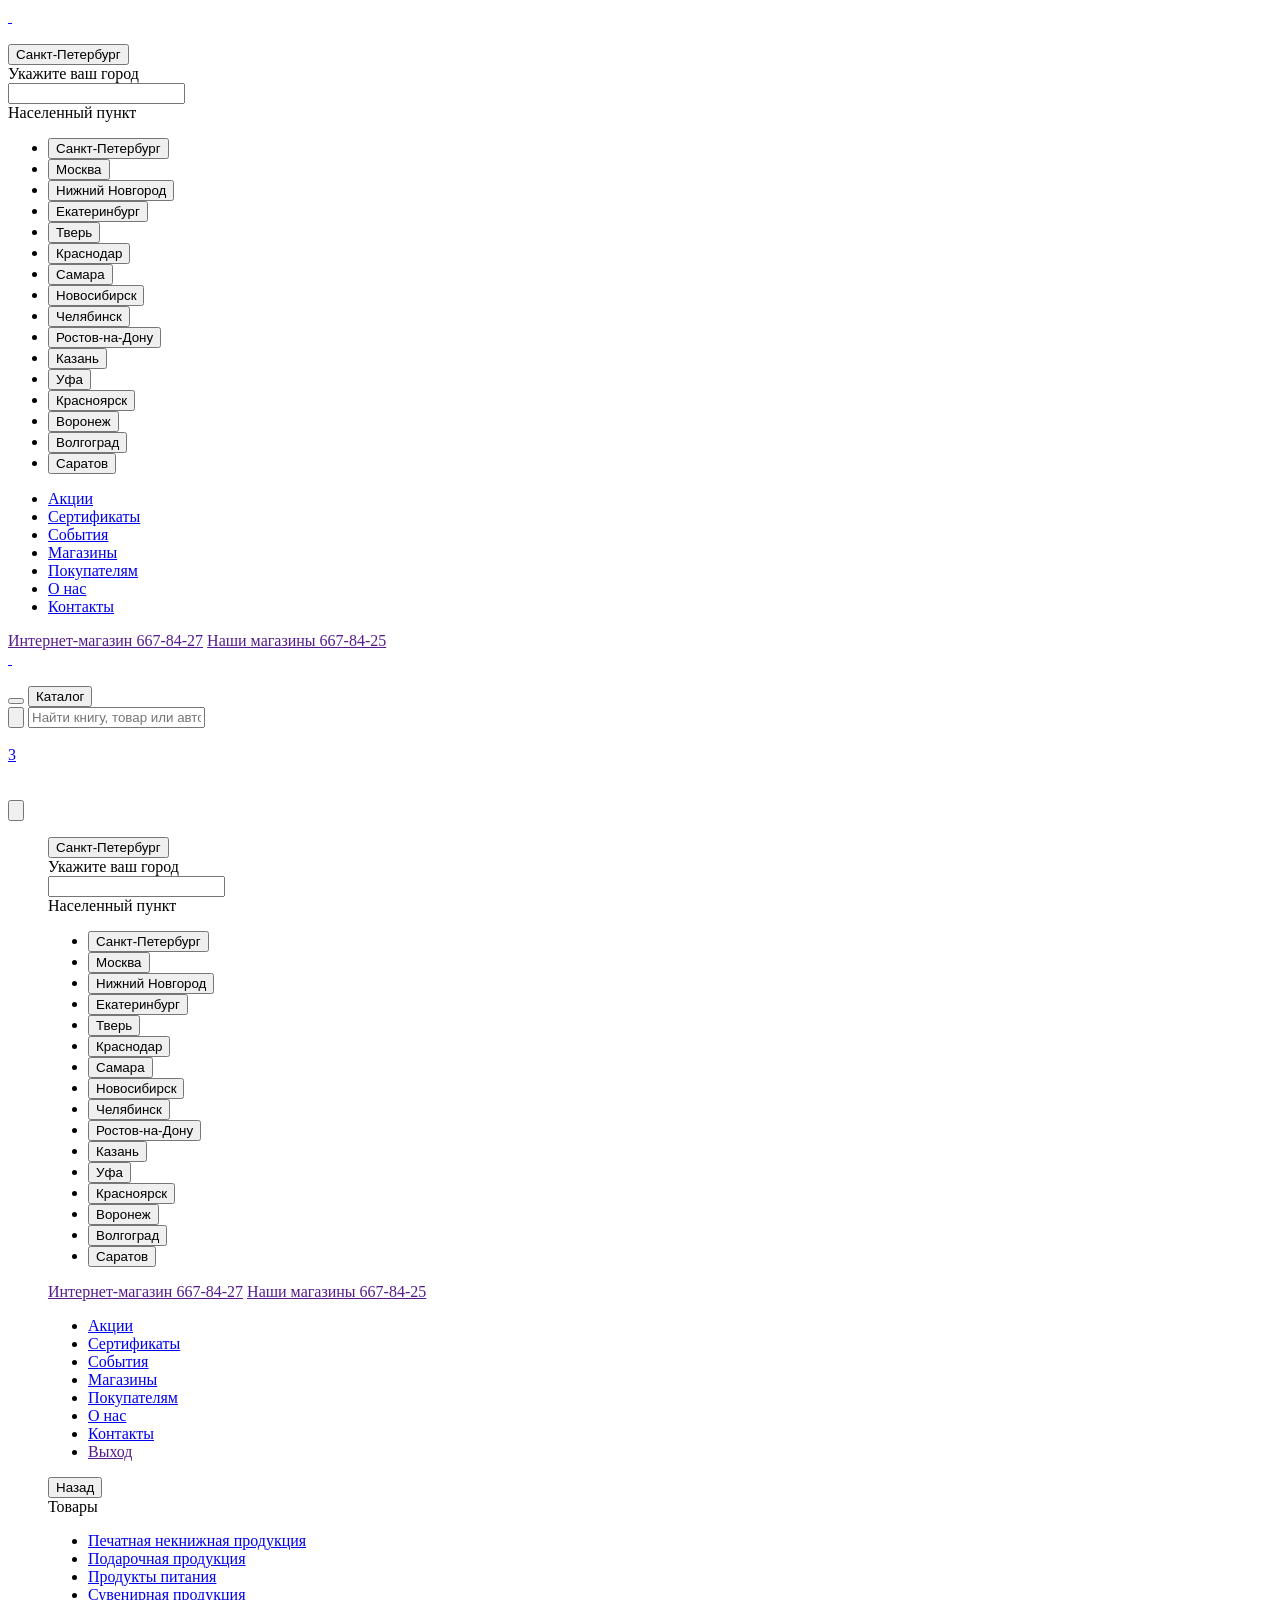
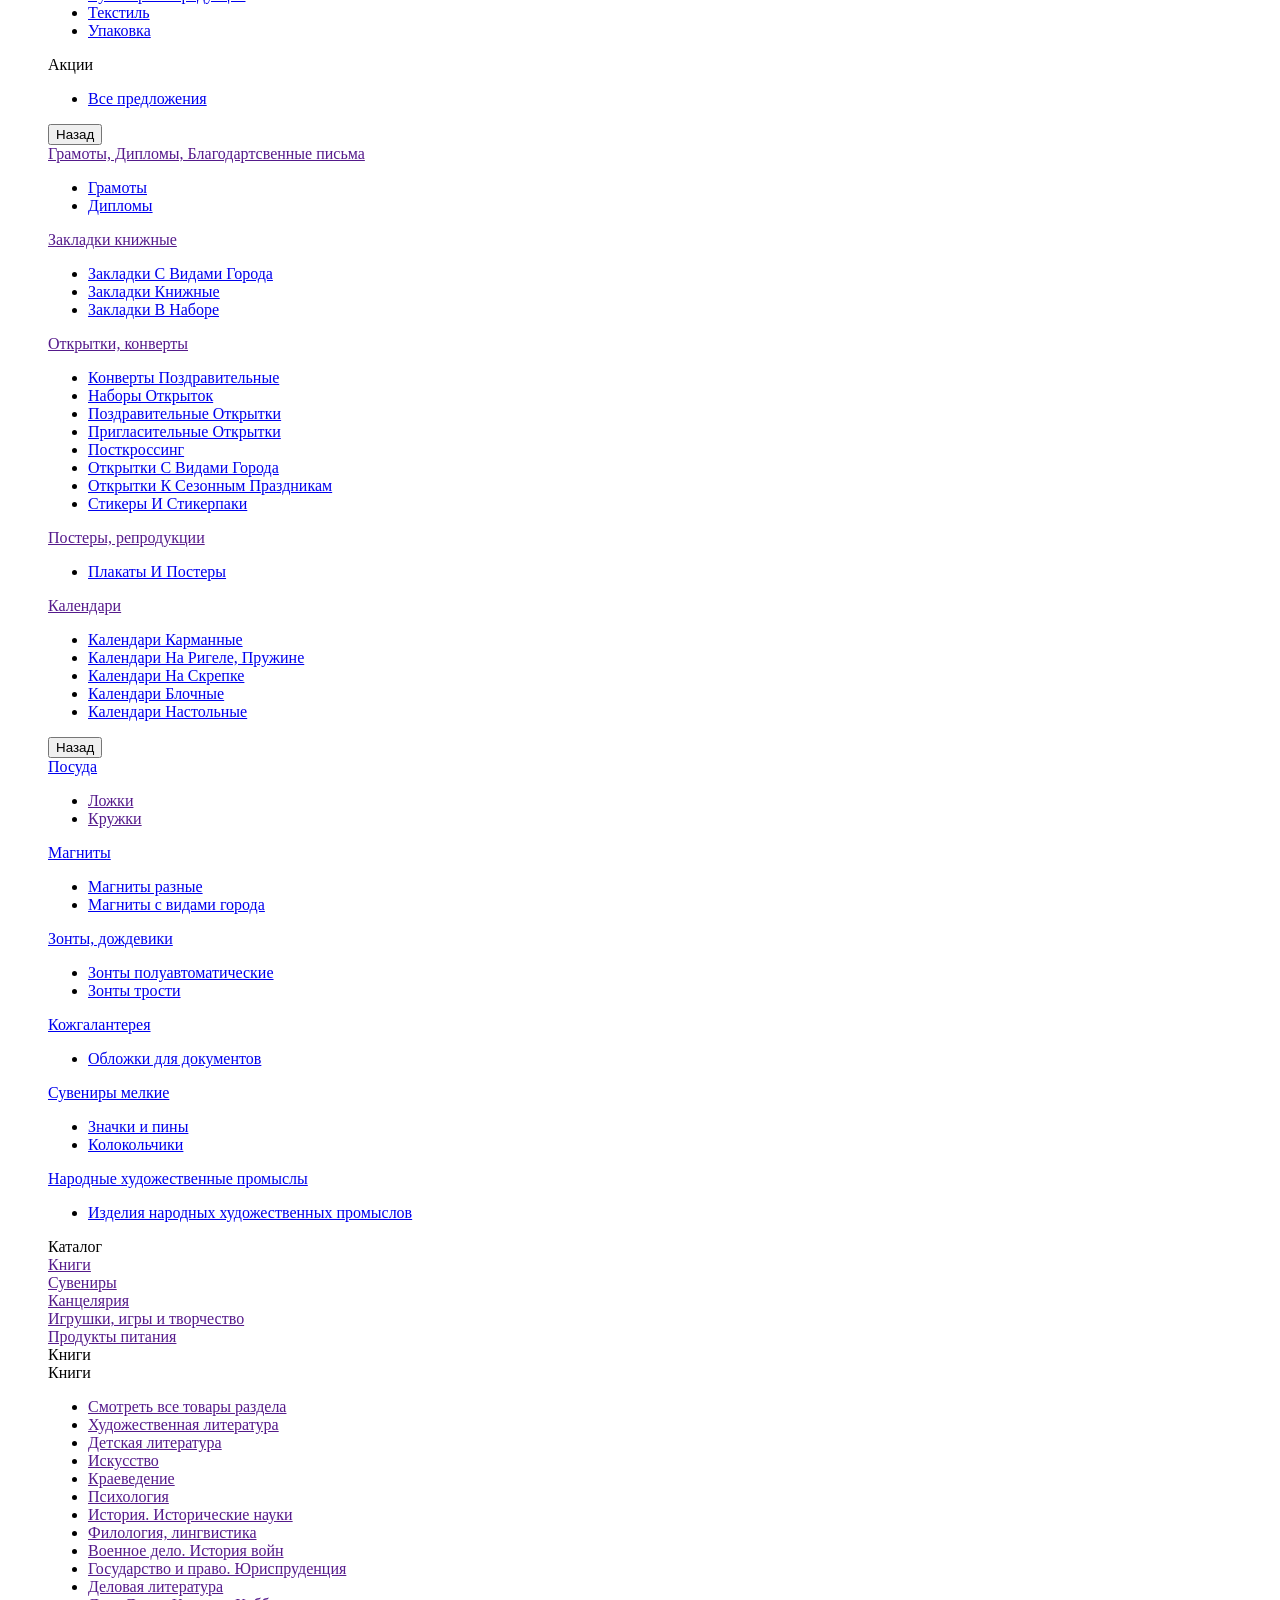
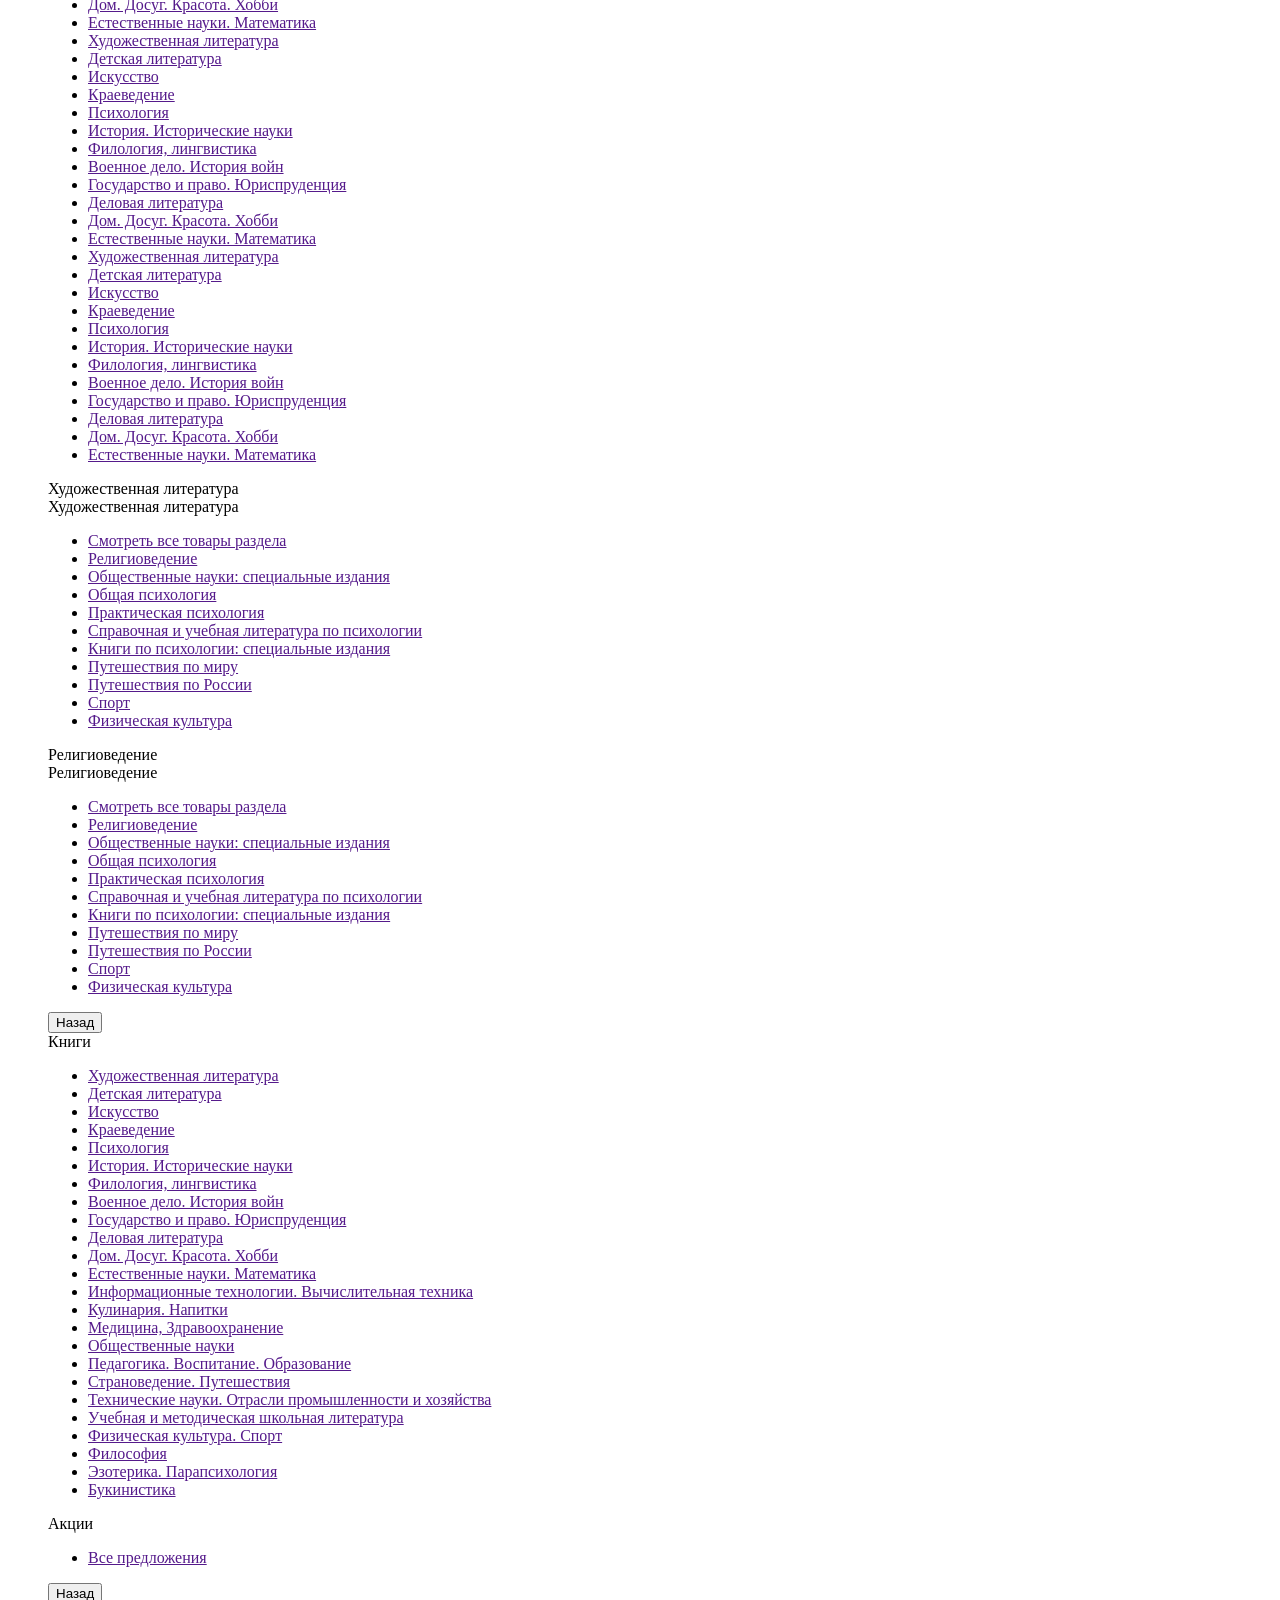
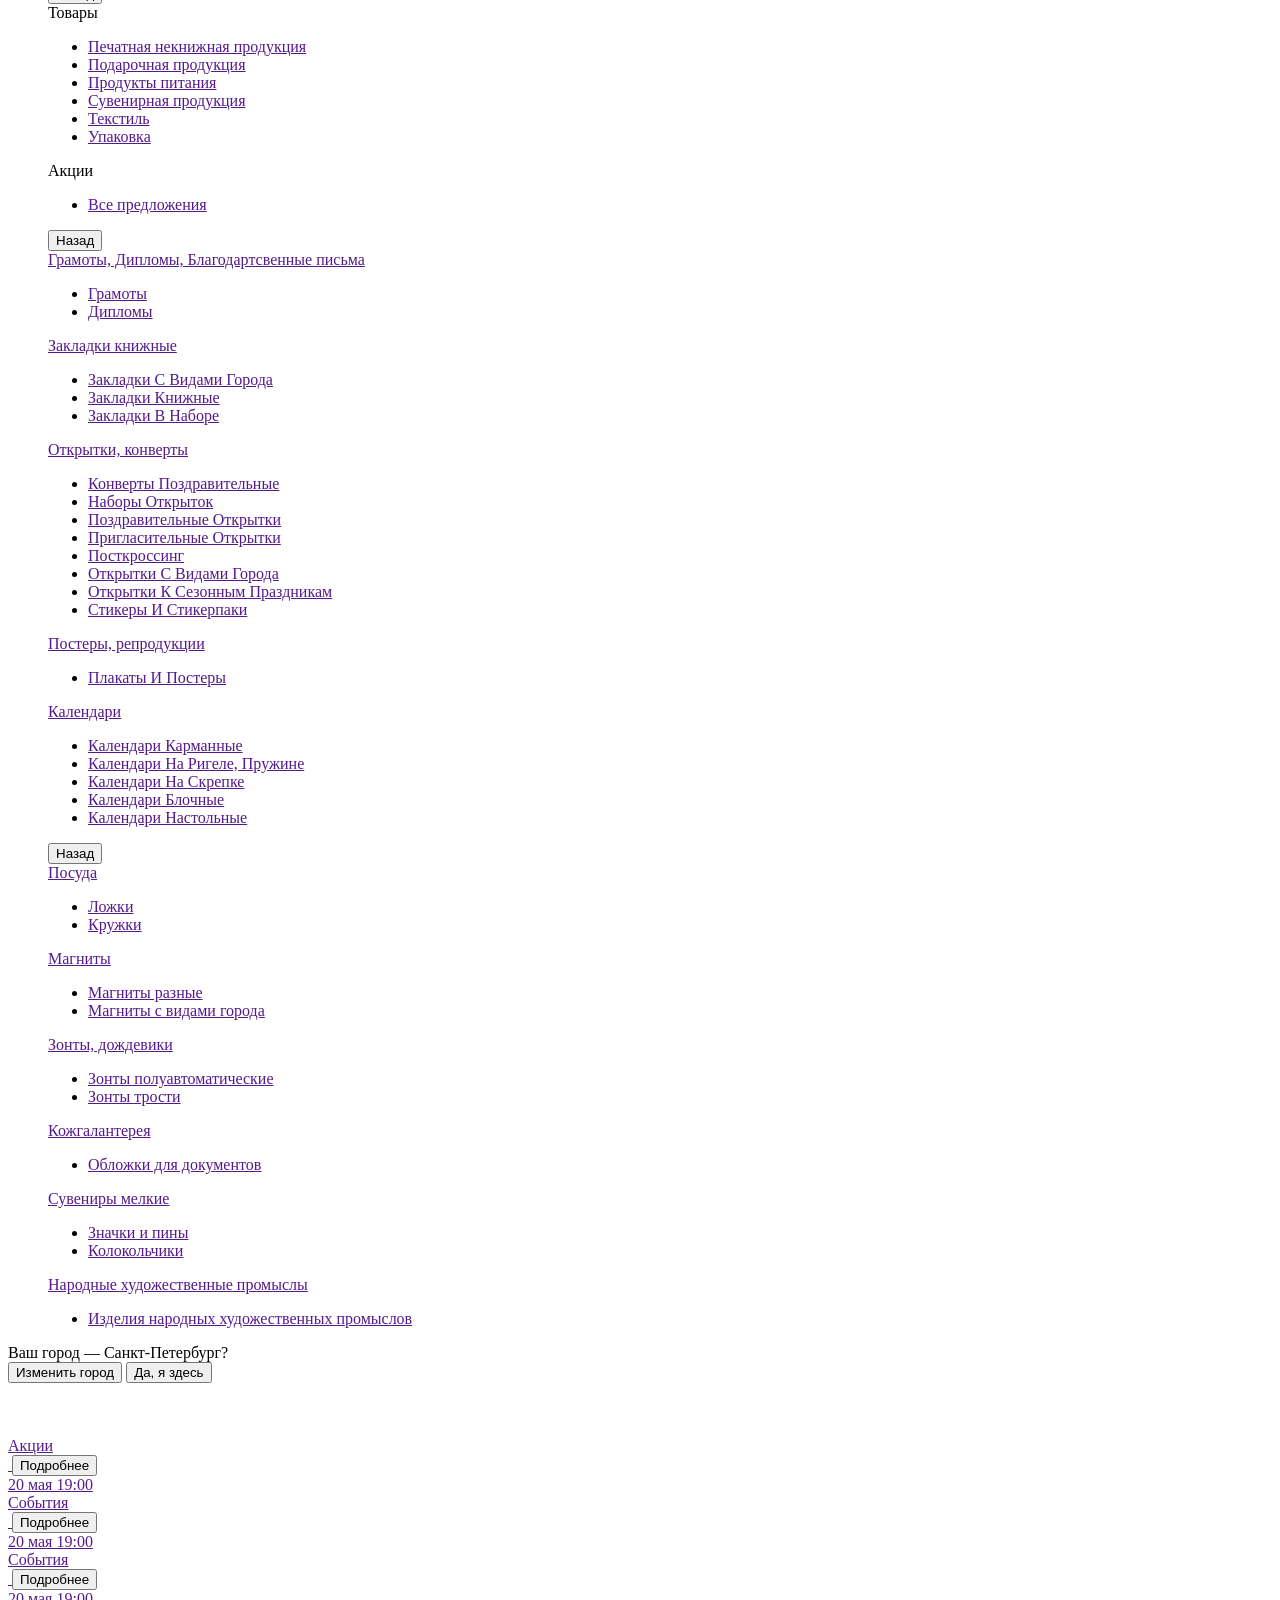
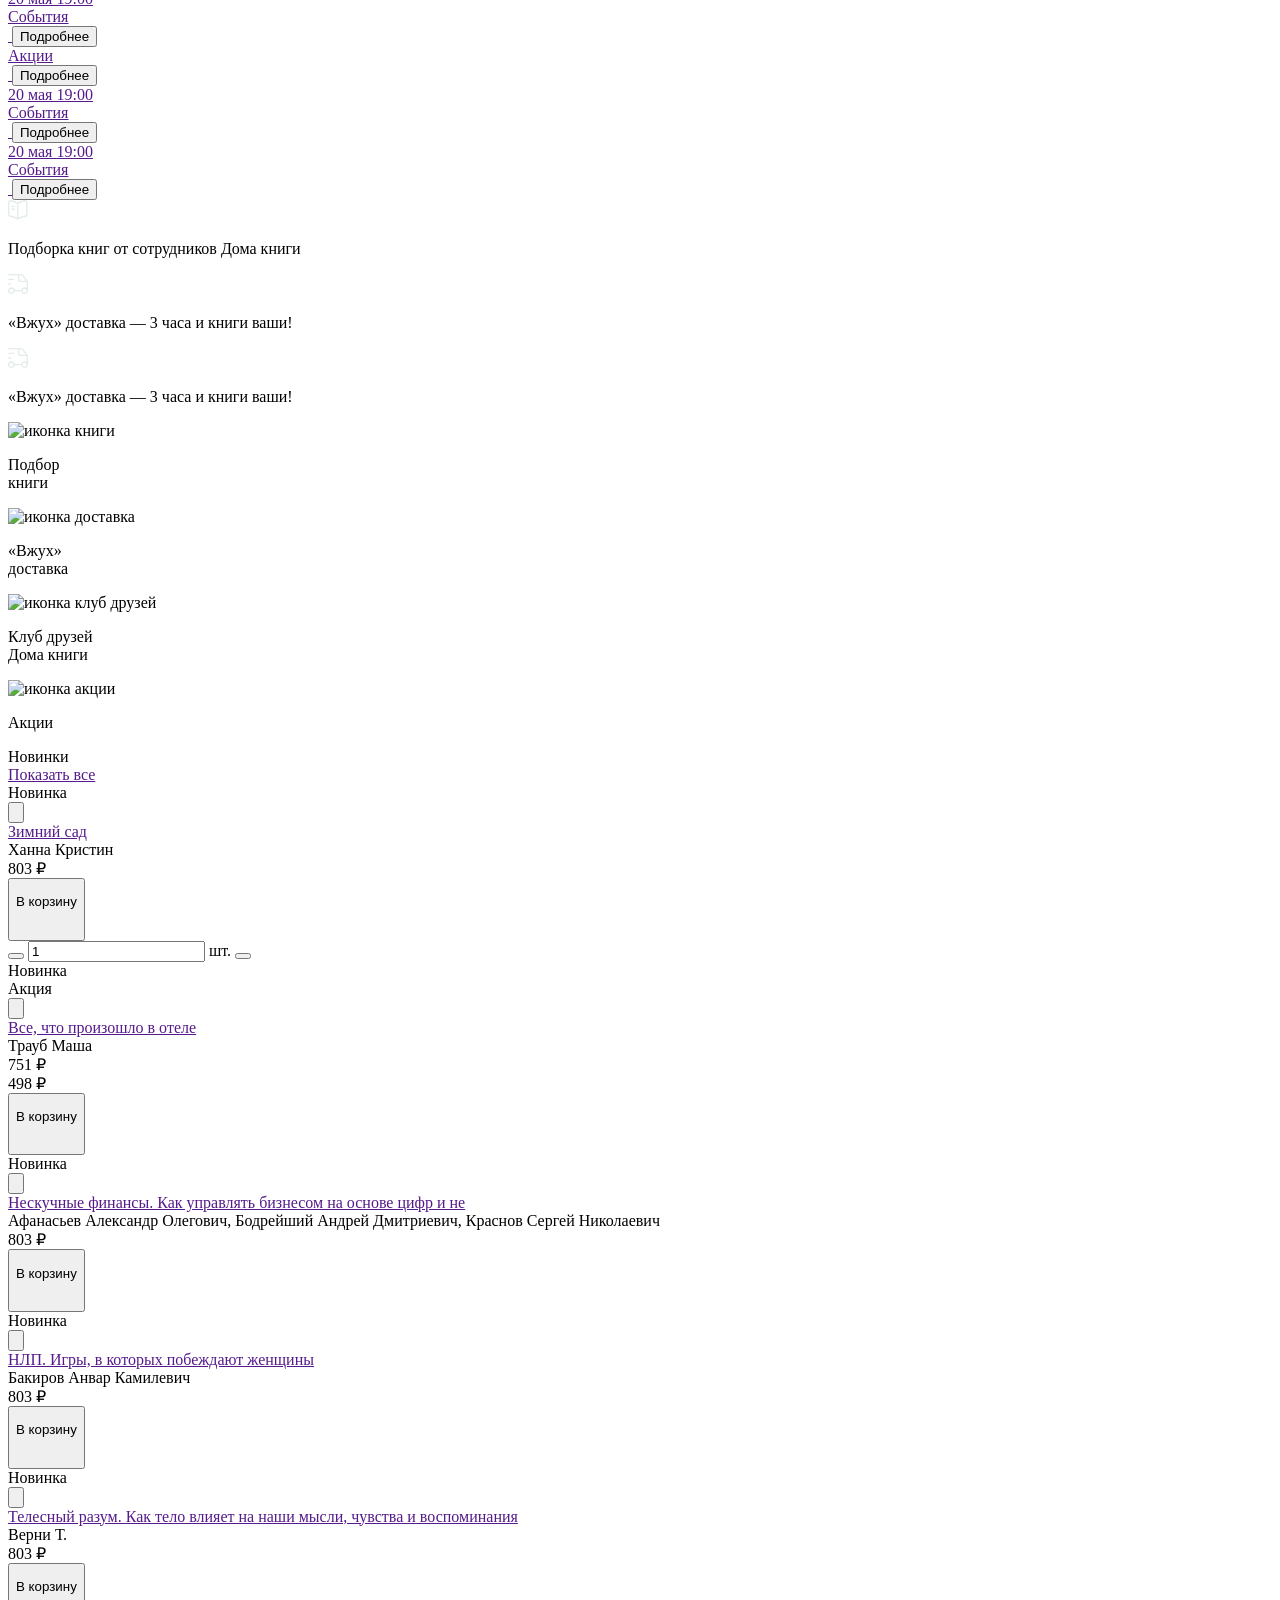
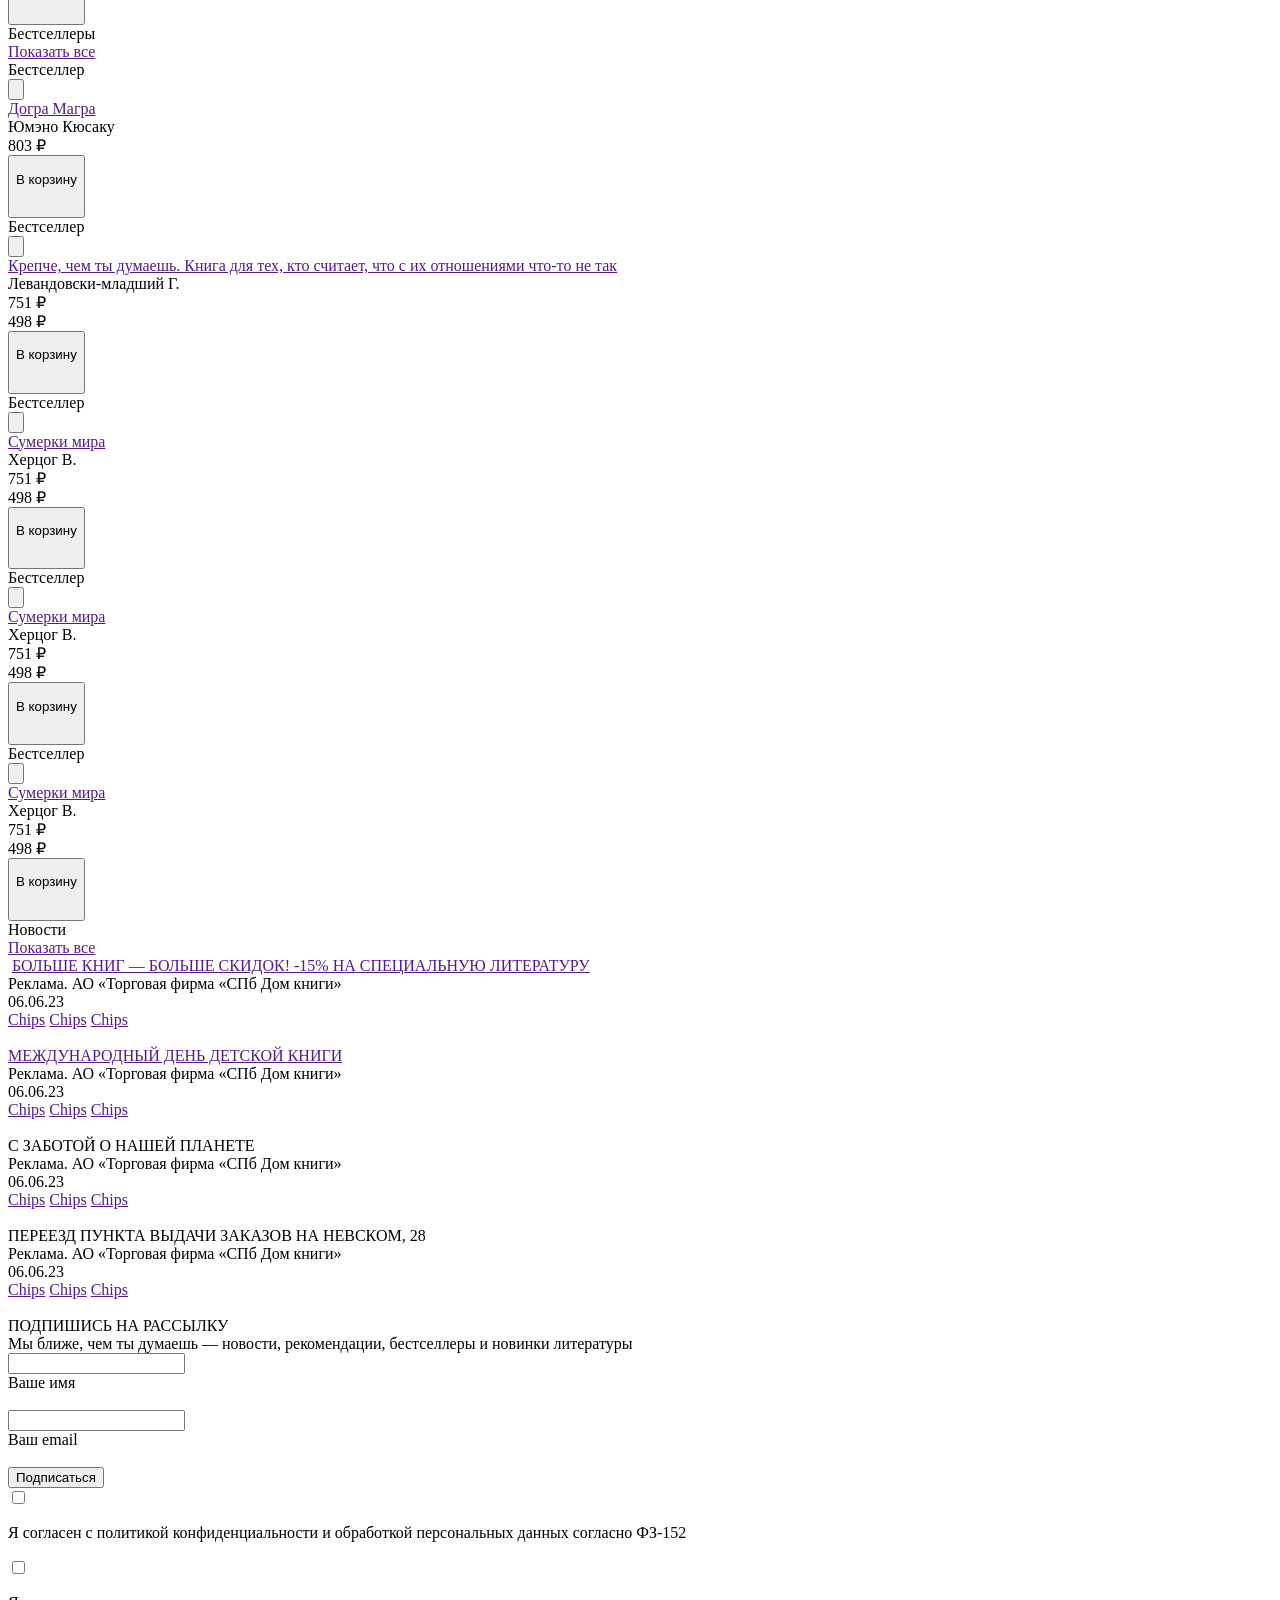
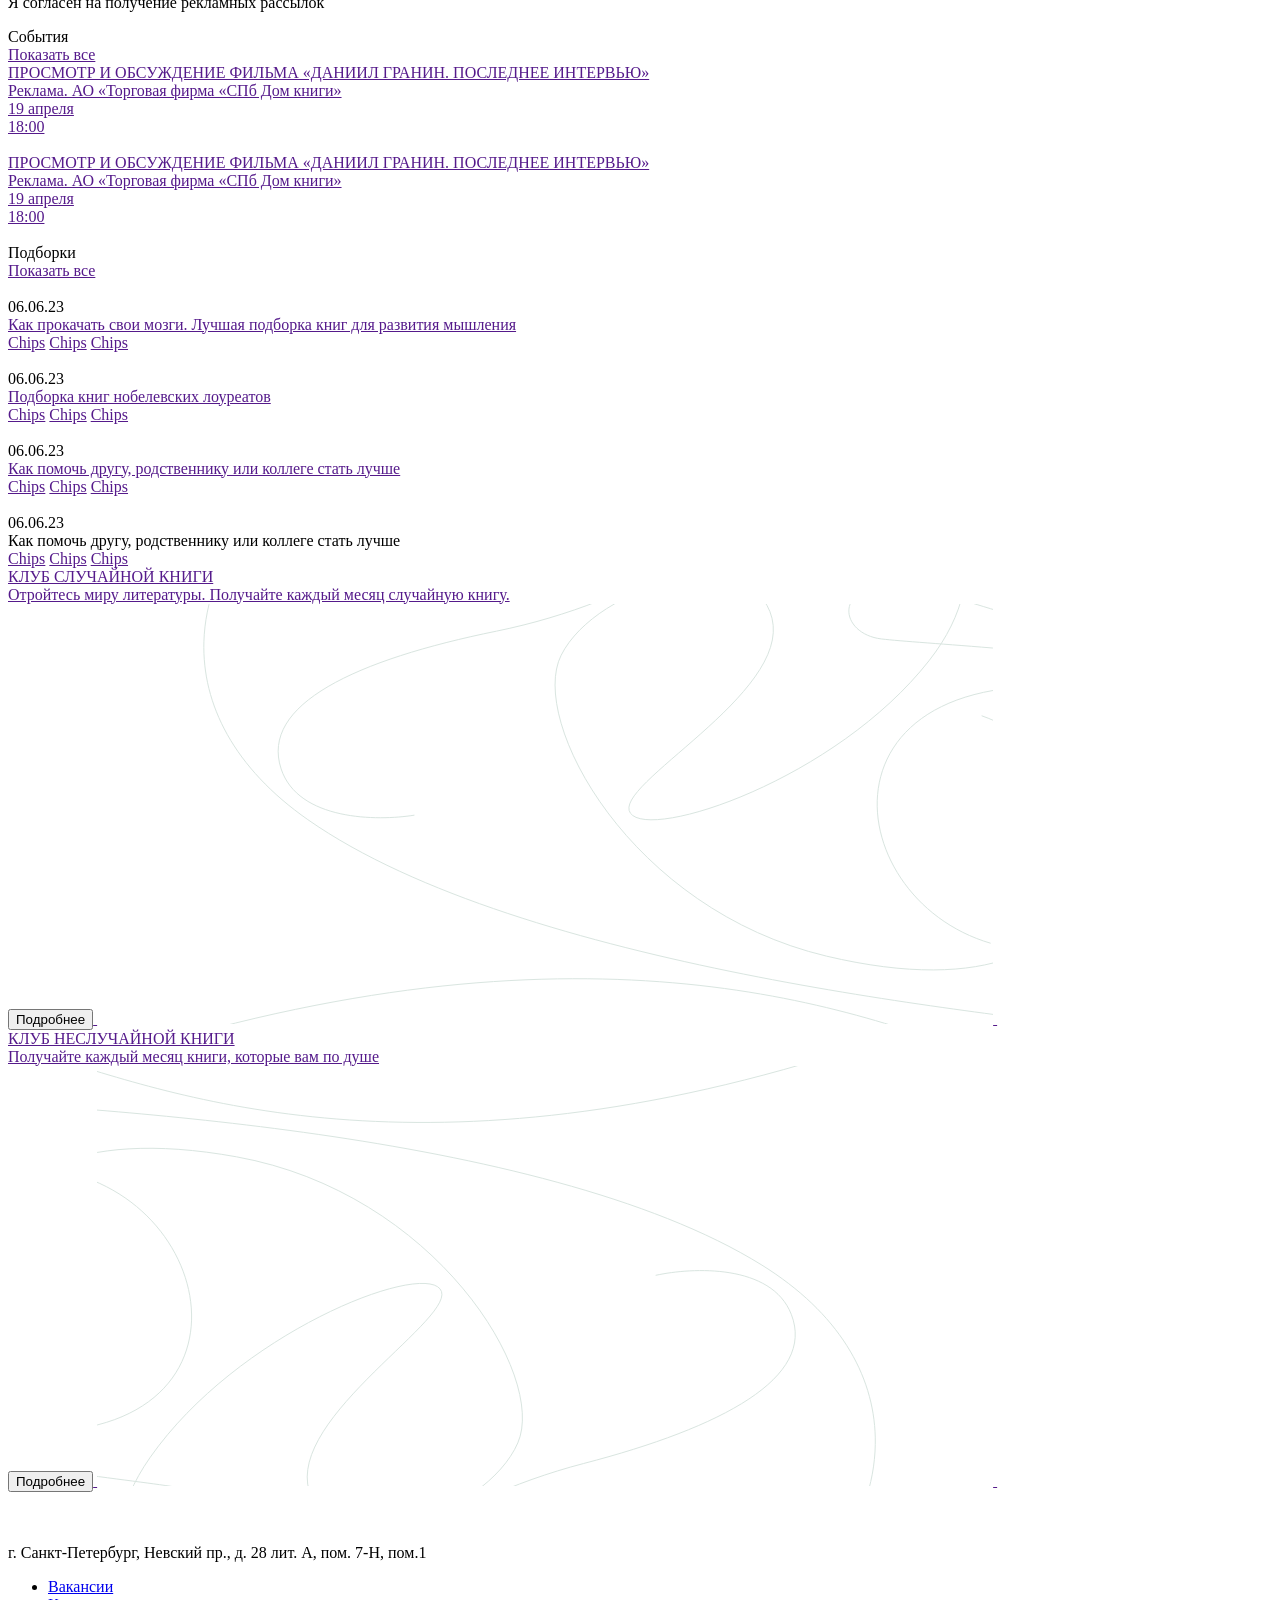
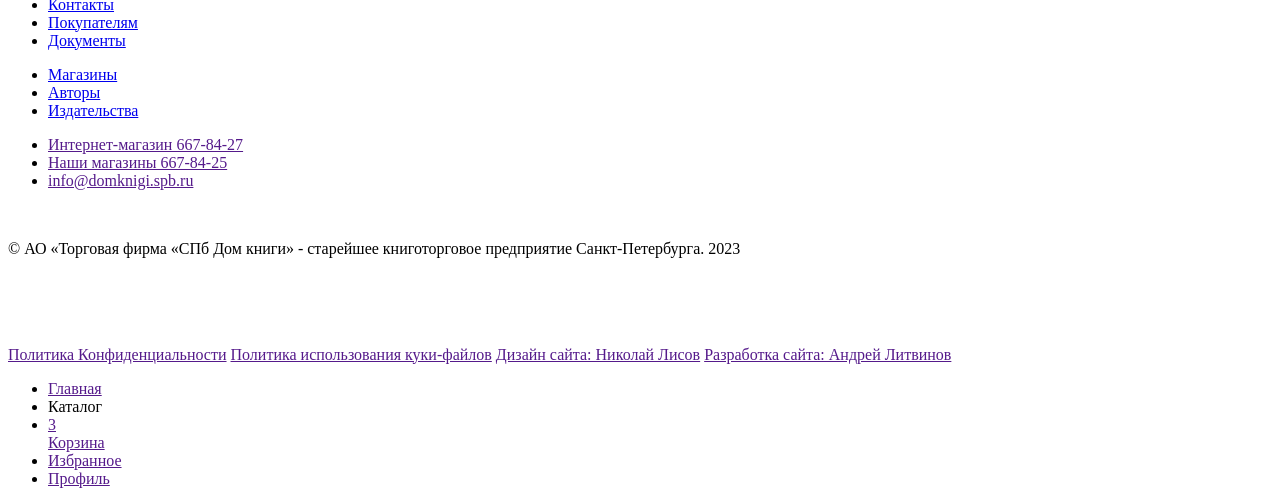
==== index.html @ 486e597c "Add files via upload" ====
<!DOCTYPE html>
<html lang="ru">
<head>
    <meta charset="UTF-8">
    <meta http-equiv="X-UA-Compatible" content="IE=edge">
    <meta name="viewport" content="width=device-width, initial-scale=1.0">
    <link rel="icon" href="favicon.ico">
    <title>Дом книги - Главная</title>
    <meta name="description" content="">
    <link rel="stylesheet" type="text/css" href="assets/css/animate.css">
    <link rel="stylesheet" type="text/css" href="assets/css/slick.css">
    <link rel="stylesheet" type="text/css" href="assets/css/suggestions.min.css">
    <link rel="stylesheet" type="text/css" href="assets/css/jquery-ui.css">
    <link rel="stylesheet" type="text/css" href="assets/css/app.min.css?v=1.55">
    <meta name="robots" content="noindex">
</head>
<body >
    <!-- <div class="info-banner text-h4 text-center text-light" id="info-banner">
    Скоро открытие нового магазина в Кронштадте!
    <div class="info-banner-close">
        
    </div>
</div> -->
    <div class="page-wrapper" id="pageWrapper">

        <div class="header-wrap">
    <header class="header">
        <div class="header-top container">
            <a href="index.html" class="header-logo header-logo--top">
                 
                    <div class="header-logo-top">
                        <img src="assets/img/logo/tt.svg" class="logo-dom" alt="">
                        <img src="assets/img/logo/ff.svg" class="logo-face" alt="">
                    </div>
                    <div class="header-logo-bottom">
                        <img src="assets/img/logo/bt.svg" class="logo-knigi" alt="">
                    </div>
                
            </a>
            <div class="header-location-wrap">
                <button class="header-location text-link">Санкт-Петербург</button>
                <div class="header-location-box">
                    <div class="text-h4">
                        Укажите ваш город
                    </div>
                    <label class="form-input header-location-input">
                        <input type="text" name="city" class="form-input__input text-ph">
                        <div class="form-input__ph text-ph">Населенный пункт</div>
                    </label>
                    <ul class="header-location-list">
                        <li><button data-city="Санкт-Петербург">Санкт-Петербург</button></li>
                        <li><button data-city="Москв">Москва</button></li>
                        <li><button data-city="Нижний Новгород">Нижний Новгород</button></li>
                        <li><button data-city="Екатеринбург">Екатеринбург</button></li>
                        <li><button data-city="Тверь">Тверь</button></li>
                        <li><button data-city="Краснодар">Краснодар</button></li>
                        <li><button data-city="Самара">Самара</button></li>
                        <li><button data-city="Новосибирск">Новосибирск</button></li>
                        <li><button data-city="Челябинск">Челябинск</button></li>
                        <li><button data-city="Ростов-на-Дону">Ростов-на-Дону</button></li>
                        <li><button data-city="Казань">Казань</button></li>
                        <li><button data-city="Уфа">Уфа</button></li>
                        <li><button data-city="Красноярск">Красноярск</button></li>
                        <li><button data-city="Воронеж">Воронеж</button></li>
                        <li><button data-city="Волгоград">Волгоград</button></li>
                        <li><button data-city="Саратов">Саратов</button></li>
                    </ul>
                </div>
            </div>
            
            <nav class="header-menu">
                <ul class="header-menu-list">
                    <li class="header-menu-link"><a href="promo.html" class="text-link">Акции</a></li>
                    <li class="header-menu-link"><a href="certificate.html" class="text-link">Сертификаты</a></li>
                    <li class="header-menu-link"><a href="events.html" class="text-link">События</a></li>
                    <li class="header-menu-link"><a href="shops.html" class="text-link">Магазины</a></li>
                    <li class="header-menu-link"><a href="customers.html" class="text-link">Покупателям</a></li>
                    <li class="header-menu-link"><a href="about.html" class="text-link">О нас</a></li>
                    <li class="header-menu-link"><a href="contacts.html" class="text-link">Контакты</a></li>
                </ul>
            </nav>
            <div class="header-phone">
                <a href="" class="header-phone-item text-link">Интернет-магазин 667-84-27</a>
                <a href="" class="header-phone-item text-link">Наши магазины 667-84-25</a>
            </div>
        </div>
        <div class="header-bottom container">
            
            <a href="index.html" class="header-logo header-logo--bottom">
                 <div class="header-logo-top">
                    <img src="assets/img/logo/tt.svg" class="logo-dom" alt="">
                    <img src="assets/img/logo/ff.svg" class="logo-face" alt="">
                </div>
                <div class="header-logo-bottom">
                    <img src="assets/img/logo/bt.svg" class="logo-knigi" alt="">
                </div>
            </a>
            
            <div class="header-buttons">
                <button class="text-btn header-btn--menu header-btn--expmenu" data-menu="main"></button>
                <button class="header-btn text-btn header-btn--expmenu" data-menu="catalog">Каталог</button>
            </div>
    
            <form action="search_success.html" class="header-search">
                <button class="header-search-btn">
                    <img class="header-search-btn-icon" src="assets/img/Icon/Search.svg" alt="">
                </button>
                <input type="text" required placeholder="Найти книгу, товар или автора" class="header-search-input">
            </form>
    
            <div class="header-right-buttons">
                <div class="header-right-btn__wrap">
                    <a href="lk-favourlist.html" class="header-right-btn">
                        <img src="assets/img/Icon/Favourires-white.svg" alt="" class="header-right-btn-icon">
                    </a>
                </div>
                <div class="header-right-btn__wrap">
                    <a href="cart.html" class="header-right-btn">
                        <div class="header-cart-count">
                            3
                        </div>
                        <img src="assets/img/Icon/Basket-white.svg" alt="" class="header-right-btn-icon">
                    </a>
                </div>
                <div class="header-right-btn__wrap">
                    <a href="lk.html" class="header-right-btn">
                        <img src="assets/img/Icon/Profile-white.svg" alt="" class="header-right-btn-icon">
                    </a>
                </div>
            </div>
            <button class="header-search__btn">
                <img src="assets/img/Icon/Search.svg" alt="">
            </button>
        </div>
    </header>

    <menu class="menu main-menu" id="menu-main">
        <div class="menu-main menu-block" data-menu="main">
            <div class="menu-main-inf">
                <div class="header-location-wrap">
                    <button class="header-location text-link">Санкт-Петербург</button>
                    <div class="header-location-box">
                        <div class="text-h4 header-location-title">
                            Укажите ваш город
                        </div>
                        <label class="form-input header-location-input">
                            <input type="text" name="city" class="form-input__input text-ph">
                            <div class="form-input__ph text-ph">Населенный пункт</div>
                        </label>
                        <ul class="header-location-list">
                            <li><button data-city="Санкт-Петербург">Санкт-Петербург</button></li>
                            <li><button data-city="Москв">Москва</button></li>
                            <li><button data-city="Нижний Новгород">Нижний Новгород</button></li>
                            <li><button data-city="Екатеринбург">Екатеринбург</button></li>
                            <li><button data-city="Тверь">Тверь</button></li>
                            <li><button data-city="Краснодар">Краснодар</button></li>
                            <li><button data-city="Самара">Самара</button></li>
                            <li><button data-city="Новосибирск">Новосибирск</button></li>
                            <li><button data-city="Челябинск">Челябинск</button></li>
                            <li><button data-city="Ростов-на-Дону">Ростов-на-Дону</button></li>
                            <li><button data-city="Казань">Казань</button></li>
                            <li><button data-city="Уфа">Уфа</button></li>
                            <li><button data-city="Красноярск">Красноярск</button></li>
                            <li><button data-city="Воронеж">Воронеж</button></li>
                            <li><button data-city="Волгоград">Волгоград</button></li>
                            <li><button data-city="Саратов">Саратов</button></li>
                        </ul>
                    </div>
                </div>
                <div class="header-phone">
                    <a href="" class="header-phone-item text-link">Интернет-магазин 667-84-27</a>
                    <a href="" class="header-phone-item text-link">Наши магазины 667-84-25</a>
                </div>
            </div>

            <ul class="menu-main__list">
                <!-- <li class="menu-main__item --hassub"><a href="" data-menu="books" class="menu-main__link">Книги</a></li>
                <li class="menu-main__item --hassub"><a href="" data-menu="items" class="menu-main__link">Товары</a></li> -->
                <li class="menu-main__item"><a href="promo.html" class="menu-main__link">Акции</a></li>
                <li class="menu-main__item"><a href="certificate.html" class="menu-main__link">Сертификаты</a></li>
                <li class="menu-main__item"><a href="events.html" class="menu-main__link">События</a></li>
                <li class="menu-main__item"><a href="shops.html" class="menu-main__link">Магазины</a></li>
                <li class="menu-main__item"><a href="customers.html" class="menu-main__link">Покупателям</a></li>
                <li class="menu-main__item"><a href="about.html" class="menu-main__link">О нас</a></li>
                <li class="menu-main__item"><a href="contacts.html" class="menu-main__link">Контакты</a></li>
                <li class="menu-main__item"><a href="" class="menu-main__link">Выход</a></li>
            </ul>
        </div>
        <div class="menu-side menu-block menu-lvl" data-menu="items">
            <button class="menu-back" data-menu="main">
                Назад
            </button>
            <div class="menu-side__block">
                <div class="menu-side__block-title text-h4 text-accent">
                    Товары
                </div>
                <ul class="menu-side__block-list">
                    <li>
                        <a href="catalog.html" data-submenu="25">
                            Печатная некнижная продукция
                        </a>
                    </li>
                    <li>
                        <a href="catalog.html" data-submenu="26">
                            Подарочная продукция
                        </a>
                    </li>
                    <li>
                        <a href="catalog.html" data-submenu="27">
                            Продукты питания
                        </a>
                    </li>
                    <li>
                        <a href="catalog.html" data-submenu="28">
                            Сувенирная продукция
                        </a>
                    </li>
                    <li>
                        <a href="catalog.html" data-submenu="29">
                            Текстиль
                        </a>
                    </li>
                    <li>
                        <a href="catalog.html" data-submenu="30">
                            Упаковка
                        </a>
                    </li>
                </ul>
            </div>
            <div class="menu-side__block">
                <div class="menu-side__block-title text-h4 text-accent">
                    Акции
                </div>
                <ul class="menu-side__block-list">
                    <li>
                        <a href="promo.html">
                            Все предложения
                        </a>
                    </li>
                </ul>
            </div>
        </div>
        <div class="menu-container menu-lvl" data-submenu="25">
            <button class="menu-back"  data-menu="items">
                Назад
            </button>
            <div class="menu-container__block">
                <a href="" class="menu-container__block-title text-h4 text-accent">
                    
Грамоты, Дипломы, Благодартсвенные письма
                </a>
                <ul class="menu-container__block-list">
                    <li><a href="catalog.html">Грамоты</a></li>
                    <li><a href="catalog.html">Дипломы</a></li>
                </ul>
            </div>
            <div class="menu-container__block">
                <a href="" class="menu-container__block-title text-h4 text-accent">
                    Закладки книжные
                </a>
                <ul class="menu-container__block-list">
                    <li><a href="catalog.html">Закладки С Видами Города</a></li>
                    <li><a href="catalog.html">Закладки Книжные</a></li>
                    <li><a href="catalog.html">Закладки В Наборе</a></li>
                </ul>
            </div>
            <div class="menu-container__block">
                <a href="" class="menu-container__block-title text-h4 text-accent">
                    Открытки, конверты
                </a>
                <ul class="menu-container__block-list">
                    <li><a href="catalog.html">Конверты Поздравительные</a></li>
                    <li><a href="catalog.html">Наборы Открыток</a></li>
                    <li><a href="catalog.html">Поздравительные Открытки</a></li>
                    <li><a href="catalog.html">Пригласительные Открытки</a></li>
                    <li><a href="catalog.html">Посткроссинг</a></li>
                    <li><a href="catalog.html">Открытки С Видами Города</a></li>
                    <li><a href="catalog.html">Открытки К Сезонным Праздникам</a></li>
                    <li><a href="catalog.html">Стикеры И Стикерпаки</a></li>
                </ul>
            </div>
            <div class="menu-container__block">
                <a href="" class="menu-container__block-title text-h4 text-accent">
                    Постеры, репродукции
                </a>
                <ul class="menu-container__block-list">
                    <li><a href="catalog.html">Плакаты И Постеры</a></li>
                </ul>
            </div>
            <div class="menu-container__block">
                <a href="" class="menu-container__block-title text-h4 text-accent">       
                    Календари
                </a>
                <ul class="menu-container__block-list">
                    <li><a href="catalog.html">Календари Карманные</a></li>
                    <li><a href="catalog.html">Календари На Ригеле, Пружине</a></li>
                    <li><a href="catalog.html">Календари На Скрепке</a></li>
                    <li><a href="catalog.html">Календари Блочные</a></li>
                    <li><a href="catalog.html">Календари Настольные</a></li>
                </ul>
            </div>
            <div class="menu-container__block --fake-block">

            </div>
        </div>
        <div class="menu-container menu-lvl" data-submenu="28">
            <button class="menu-back"  data-menu="items">
                Назад
            </button>
            <div class="menu-container__block">
                <a href="catalog.html" class="menu-container__block-title text-h4 text-accent">
                    Посуда
                </a>
                <ul class="menu-container__block-list">
                    <li><a href="">Ложки</a></li>
                    <li><a href="">Кружки</a></li>
                </ul>
            </div>
            <div class="menu-container__block">
                <a href="catalog.html" class="menu-container__block-title text-h4 text-accent">
                    Магниты
                </a>
                <ul class="menu-container__block-list">
                    <li><a href="catalog.html">Магниты разные</a></li>
                    <li><a href="catalog.html">Магниты с видами города</a></li>
                </ul>
            </div>
            <div class="menu-container__block">
                <a href="catalog.html" class="menu-container__block-title text-h4 text-accent">
                    Зонты, дождевики
                </a>
                <ul class="menu-container__block-list">
                    <li><a href="catalog.html">Зонты полуавтоматические</a></li>
                    <li><a href="catalog.html">Зонты трости</a></li>
                </ul>
            </div>
            <div class="menu-container__block">
                <a href="catalog.html" class="menu-container__block-title text-h4 text-accent">
                    Кожгалантерея
                </a>
                <ul class="menu-container__block-list">
                    <li><a href="catalog.html">Обложки для документов</a></li>
                </ul>
            </div>
            <div class="menu-container__block">
                <a href="catalog.html" class="menu-container__block-title text-h4 text-accent">
                    Сувениры мелкие
                </a>
                <ul class="menu-container__block-list">
                    <li><a href="catalog.html">Значки и пины</a></li>
                    <li><a href="catalog.html">Колокольчики</a></li>

                </ul>
            </div>
            <div class="menu-container__block">
                <a href="catalog.html" class="menu-container__block-title text-h4 text-accent">
                    Народные художественные промыслы
                </a>
                <ul class="menu-container__block-list">
                    <li><a href="catalog.html">Изделия народных художественных промыслов</a></li>
                </ul>
            </div>
        </div>
    </menu>

    <menu class="menu" id="menu-catalog" style="">
        <div class="menu-side">
            <div class="menu-head">
                <span>Каталог</span>
                <div class="menu-head-close">

                </div>
            </div>
            <div class="menu-side__block">
                <div class="menu-side__block-item active">
                    <a href="" class="text-link menu-side__block-link" data-sub-menu="1">
                        Книги
                    </a>
                </div>
                <div class="menu-side__block-item">
                    <a href="" class="text-link  menu-side__block-link" data-sub-menu="1">
                        Сувениры
                    </a>
                </div>
                <div class="menu-side__block-item">
                    <a href="" class="text-link menu-side__block-link" data-sub-menu="1">
                    Канцелярия
                    </a>
                </div>
                <div class="menu-side__block-item">
                    <a href="" class="text-link menu-side__block-link" data-sub-menu="1">
                        Игрушки, игры и творчество
                    </a>
                </div>
                <div class="menu-side__block-item">
                    <a href="" class="text-link  menu-side__block-link" data-sub-menu="1">
                        Продукты питания 
                    </a>
                </div>
            </div>
        </div>
        <div class="menu-sub active" data-sub-menu="1" data-menu-level="1">
            <div class="menu-head">
                <div class="menu-head-back"></div>
                <span>Книги</span>
                <div class="menu-head-close">

                </div>
            </div>
            <div class="menu-sub-title">
                Книги
            </div>

            <ul class="menu-sub-list">
                <li class="menu-sub-item"><a href="" class="menu-sub-link">Смотреть все товары раздела</a></li>
                <li class="menu-sub-item"><a href="" class="menu-sub-link" data-sub-menu="2">Художественная литература</a></li>
                <li class="menu-sub-item"><a href="" class="menu-sub-link" data-sub-menu="2">Детская литература</a></li>
                <li class="menu-sub-item"><a href="" class="menu-sub-link" data-sub-menu="2">Искусство</a></li>
                <li class="menu-sub-item"><a href="" class="menu-sub-link" data-sub-menu="2">Краеведение</a></li>
                <li class="menu-sub-item"><a href="" class="menu-sub-link" data-sub-menu="2">Психология</a></li>
                <li class="menu-sub-item"><a href="" class="menu-sub-link" data-sub-menu="2">История. Исторические науки</a></li>
                <li class="menu-sub-item"><a href="" class="menu-sub-link" data-sub-menu="2">Филология, лингвистика</a></li>
                <li class="menu-sub-item"><a href="" class="menu-sub-link" data-sub-menu="2">Военное дело. История войн</a></li>
                <li class="menu-sub-item"><a href="" class="menu-sub-link" data-sub-menu="2">Государство и право. Юриспруденция</a></li>
                <li class="menu-sub-item"><a href="" class="menu-sub-link" data-sub-menu="2">Деловая литература</a></li>
                <li class="menu-sub-item"><a href="" class="menu-sub-link" data-sub-menu="2">Дом. Досуг. Красота. Хобби</a></li>
                <li class="menu-sub-item"><a href="" class="menu-sub-link" data-sub-menu="2">Естественные науки. Математика</a></li>
                <li class="menu-sub-item"><a href="" class="menu-sub-link" data-sub-menu="2">Художественная литература</a></li>
                <li class="menu-sub-item"><a href="" class="menu-sub-link" data-sub-menu="2">Детская литература</a></li>
                <li class="menu-sub-item"><a href="" class="menu-sub-link" data-sub-menu="2">Искусство</a></li>
                <li class="menu-sub-item"><a href="" class="menu-sub-link" data-sub-menu="2">Краеведение</a></li>
                <li class="menu-sub-item"><a href="" class="menu-sub-link" data-sub-menu="2">Психология</a></li>
                <li class="menu-sub-item"><a href="" class="menu-sub-link" data-sub-menu="2">История. Исторические науки</a></li>
                <li class="menu-sub-item"><a href="" class="menu-sub-link" data-sub-menu="2">Филология, лингвистика</a></li>
                <li class="menu-sub-item"><a href="" class="menu-sub-link" data-sub-menu="2">Военное дело. История войн</a></li>
                <li class="menu-sub-item"><a href="" class="menu-sub-link" data-sub-menu="2">Государство и право. Юриспруденция</a></li>
                <li class="menu-sub-item"><a href="" class="menu-sub-link" data-sub-menu="2">Деловая литература</a></li>
                <li class="menu-sub-item"><a href="" class="menu-sub-link" data-sub-menu="2">Дом. Досуг. Красота. Хобби</a></li>
                <li class="menu-sub-item"><a href="" class="menu-sub-link" data-sub-menu="2">Естественные науки. Математика</a></li>
                <li class="menu-sub-item"><a href="" class="menu-sub-link" data-sub-menu="2">Художественная литература</a></li>
                <li class="menu-sub-item"><a href="" class="menu-sub-link" data-sub-menu="2">Детская литература</a></li>
                <li class="menu-sub-item"><a href="" class="menu-sub-link" data-sub-menu="2">Искусство</a></li>
                <li class="menu-sub-item"><a href="" class="menu-sub-link" data-sub-menu="2">Краеведение</a></li>
                <li class="menu-sub-item"><a href="" class="menu-sub-link" data-sub-menu="2">Психология</a></li>
                <li class="menu-sub-item"><a href="" class="menu-sub-link" data-sub-menu="2">История. Исторические науки</a></li>
                <li class="menu-sub-item"><a href="" class="menu-sub-link" data-sub-menu="2">Филология, лингвистика</a></li>
                <li class="menu-sub-item"><a href="" class="menu-sub-link" data-sub-menu="2">Военное дело. История войн</a></li>
                <li class="menu-sub-item"><a href="" class="menu-sub-link" data-sub-menu="2">Государство и право. Юриспруденция</a></li>
                <li class="menu-sub-item"><a href="" class="menu-sub-link" data-sub-menu="2">Деловая литература</a></li>
                <li class="menu-sub-item"><a href="" class="menu-sub-link" data-sub-menu="2">Дом. Досуг. Красота. Хобби</a></li>
                <li class="menu-sub-item"><a href="" class="menu-sub-link" data-sub-menu="2">Естественные науки. Математика</a></li>
                
            </ul>
        </div>
        <div class="menu-sub" data-sub-menu="2" data-menu-level="2">

            <div class="menu-head">
                <div class="menu-head-back"></div>
                <span>Художественная литература</span>
                <div class="menu-head-close">

                </div>
            </div>
            <div class="menu-sub-title">
                Художественная литература
            </div>

            <ul class="menu-sub-list">
                <li class="menu-sub-item"><a href="" class="menu-sub-link" data-sub-menu="3">Смотреть все товары раздела</a></li>
                <li class="menu-sub-item"><a href="" class="menu-sub-link" data-sub-menu="3">Религиоведение</a></li>
                <li class="menu-sub-item"><a href="" class="menu-sub-link" data-sub-menu="3">Общественные науки: специальные издания</a></li>
                <li class="menu-sub-item"><a href="" class="menu-sub-link" data-sub-menu="3">Общая психология</a></li>
                <li class="menu-sub-item"><a href="" class="menu-sub-link" data-sub-menu="3">Практическая психология</a></li>
                <li class="menu-sub-item"><a href="" class="menu-sub-link" data-sub-menu="3">Справочная и учебная литература по психологии</a></li>
                <li class="menu-sub-item"><a href="" class="menu-sub-link" data-sub-menu="3">Книги по психологии: специальные издания</a></li>
                <li class="menu-sub-item"><a href="" class="menu-sub-link" data-sub-menu="3">Путешествия по миру</a></li>
                <li class="menu-sub-item"><a href="" class="menu-sub-link" data-sub-menu="3">Путешествия по России</a></li>
                <li class="menu-sub-item"><a href="" class="menu-sub-link" data-sub-menu="3">Спорт</a></li>
                <li class="menu-sub-item"><a href="" class="menu-sub-link" data-sub-menu="3">Физическая культура</a></li>
            </ul>
        </div>
        <div class="menu-sub" data-sub-menu="3" data-menu-level="3">
            <div class="menu-head">
                <div class="menu-head-back"></div>
                <span>Религиоведение</span>
                <div class="menu-head-close">

                </div>
            </div>
            <div class="menu-sub-title">
                Религиоведение
            </div>

            <ul class="menu-sub-list">
                <li class="menu-sub-item"><a href="" class="menu-sub-link">Смотреть все товары раздела</a></li>
                <li class="menu-sub-item"><a href="" class="menu-sub-link">Религиоведение</a></li>
                <li class="menu-sub-item"><a href="" class="menu-sub-link">Общественные науки: специальные издания</a></li>
                <li class="menu-sub-item"><a href="" class="menu-sub-link">Общая психология</a></li>
                <li class="menu-sub-item"><a href="" class="menu-sub-link">Практическая психология</a></li>
                <li class="menu-sub-item"><a href="" class="menu-sub-link">Справочная и учебная литература по психологии</a></li>
                <li class="menu-sub-item"><a href="" class="menu-sub-link">Книги по психологии: специальные издания</a></li>
                <li class="menu-sub-item"><a href="" class="menu-sub-link">Путешествия по миру</a></li>
                <li class="menu-sub-item"><a href="" class="menu-sub-link">Путешествия по России</a></li>
                <li class="menu-sub-item"><a href="" class="menu-sub-link">Спорт</a></li>
                <li class="menu-sub-item"><a href="" class="menu-sub-link">Физическая культура</a></li>
            </ul>
        </div>
        <div class="menu-close">

        </div>
    </menu>

    <menu class="menu" id="menu-books">
        <div class="menu-side menu-block menu-lvl" data-menu="books">
            <button class="menu-back" data-menu="main">
                Назад
            </button>
            <div class="menu-side__block">
                <div class="menu-side__block-title text-h4 text-accent">
                    Книги
                </div>
                <ul class="menu-side__block-list">
                    <li class="strong">
                        <a href="" data-submenu="1">
                        Художественная литература
                        </a>
                    </li>
                    <li class="strong">
                        <a href="" data-submenu="2">
                            Детская литература
                        </a>
                    </li>
                    <li class="strong">
                        <a href="" data-submenu="3">
                            Искусство
                        </a>
                    </li>
                    <li class="strong">
                        <a href="" data-submenu="4">
                            Краеведение
                        </a>
                    </li>
                    <li class="strong">
                        <a href="" data-submenu="5">
                            Психология
                        </a>
                    </li>
                    <li class="strong">
                        <a href="" data-submenu="6">
                            История. Исторические науки
                        </a>
                    </li>
                    <li class="strong">
                        <a href="" data-submenu="7">
                            Филология, лингвистика
                        </a>
                    </li>
                    <li>
                        <a href="" data-submenu="8">
                            Военное дело. История войн
                        </a>
                    </li>
                    <li>
                        <a href="" data-submenu="9">
                            Государство и право. Юриспруденция
                        </a>
                    </li>
                    <li>
                        <a href="" data-submenu="10">
                            Деловая литература
                        </a>
                    </li>
                    <li>
                        <a href="" data-submenu="11">
                            Дом. Досуг. Красота. Хобби
                        </a>
                    </li>
                    <li>
                        <a href="" data-submenu="12">
                            Естественные науки. Математика
                        </a>
                    </li>
                    <li>
                        <a href="" data-submenu="13">
                            Информационные технологии. Вычислительная техника
                        </a>
                    </li>
                    <li>
                        <a href="" data-submenu="14">
                            Кулинария. Напитки
                        </a>
                    </li>
                    <li>
                        <a href="" data-submenu="15">
                            Медицина, Здравоохранение
                        </a>
                    </li>
                    <li>
                        <a href="" data-submenu="16">
                            Общественные науки
                        </a>
                    </li>
                    <li>
                        <a href="" data-submenu="17">
                            Педагогика. Воспитание. Образование
                        </a>
                    </li>
                    <li>
                        <a href="" data-submenu="18">
                            Страноведение. Путешествия
                        </a>
                    </li>
                    <li>
                        <a href="" data-submenu="19">
                            Технические науки. Отрасли промышленности и хозяйства
                        </a>
                    </li>
                    <li>
                        <a href="" data-submenu="20">
                            Учебная и методическая школьная литература
                        </a>
                    </li>
                    <li>
                        <a href="" data-submenu="21">
                            Физическая культура. Спорт
                        </a>
                    </li>
                    <li>
                        <a href="" data-submenu="22">
                            Философия
                        </a>
                    </li>
                    <li>
                        <a href="" data-submenu="23">
                            Эзотерика. Парапсихология
                        </a>
                    </li>
                    <li>
                        <a href="" data-submenu="24">
                            Букинистика
                        </a>
                    </li>
                </ul>
            </div>
            <div class="menu-side__block">
                <div class="menu-side__block-title text-h4 text-accent">
                    Акции
                </div>
                <ul class="menu-side__block-list">
                    <li>
                        <a href="">
                            Все предложения
                        </a>
                    </li>
                </ul>
            </div>
        </div>

        
    </menu>

    <menu class="menu" id="menu-items">
        <div class="menu-side menu-block menu-lvl" data-menu="items">
            <button class="menu-back" data-menu="main">
                Назад
            </button>
            <div class="menu-side__block">
                <div class="menu-side__block-title text-h4 text-accent">
                    Товары
                </div>
                <ul class="menu-side__block-list">
                    <li>
                        <a href="" data-submenu="25">
                            Печатная некнижная продукция
                        </a>
                    </li>
                    <li>
                        <a href="" data-submenu="26">
                            Подарочная продукция
                        </a>
                    </li>
                    <li>
                        <a href="" data-submenu="27">
                            Продукты питания
                        </a>
                    </li>
                    <li>
                        <a href="" data-submenu="28">
                            Сувенирная продукция
                        </a>
                    </li>
                    <li>
                        <a href="" data-submenu="29">
                            Текстиль
                        </a>
                    </li>
                    <li>
                        <a href="" data-submenu="30">
                            Упаковка
                        </a>
                    </li>
                </ul>
            </div>
            <div class="menu-side__block">
                <div class="menu-side__block-title text-h4 text-accent">
                    Акции
                </div>
                <ul class="menu-side__block-list">
                    <li>
                        <a href="">
                            Все предложения
                        </a>
                    </li>
                </ul>
            </div>
        </div>
        <div class="menu-container menu-lvl" data-submenu="25">
            <button class="menu-back"  data-menu="items">
                Назад
            </button>
            <div class="menu-container__block">
                <a href="" class="menu-container__block-title text-h4 text-accent">
                    
Грамоты, Дипломы, Благодартсвенные письма
                </a>
                <ul class="menu-container__block-list">
                    <li><a href="">Грамоты</a></li>
                    <li><a href="">Дипломы</a></li>
                </ul>
            </div>
            <div class="menu-container__block">
                <a href="" class="menu-container__block-title text-h4 text-accent">
                    Закладки книжные
                </a>
                <ul class="menu-container__block-list">
                    <li><a href="">Закладки С Видами Города</a></li>
                    <li><a href="">Закладки Книжные</a></li>
                    <li><a href="">Закладки В Наборе</a></li>
                </ul>
            </div>
            <div class="menu-container__block">
                <a href="" class="menu-container__block-title text-h4 text-accent">
                    Открытки, конверты
                </a>
                <ul class="menu-container__block-list">
                    <li><a href="">Конверты Поздравительные</a></li>
                    <li><a href="">Наборы Открыток</a></li>
                    <li><a href="">Поздравительные Открытки</a></li>
                    <li><a href="">Пригласительные Открытки</a></li>
                    <li><a href="">Посткроссинг</a></li>
                    <li><a href="">Открытки С Видами Города</a></li>
                    <li><a href="">Открытки К Сезонным Праздникам</a></li>
                    <li><a href="">Стикеры И Стикерпаки</a></li>
                </ul>
            </div>
            <div class="menu-container__block">
                <a href="" class="menu-container__block-title text-h4 text-accent">
                    Постеры, репродукции
                </a>
                <ul class="menu-container__block-list">
                    <li><a href="">Плакаты И Постеры</a></li>
                </ul>
            </div>
            <div class="menu-container__block">
                <a href="" class="menu-container__block-title text-h4 text-accent">       
                    Календари
                </a>
                <ul class="menu-container__block-list">
                    <li><a href="">Календари Карманные</a></li>
                    <li><a href="">Календари На Ригеле, Пружине</a></li>
                    <li><a href="">Календари На Скрепке</a></li>
                    <li><a href="">Календари Блочные</a></li>
                    <li><a href="">Календари Настольные</a></li>
                </ul>
            </div>
            <div class="menu-container__block --fake-block">

            </div>
        </div>
        <div class="menu-container menu-lvl" data-submenu="28">
            <button class="menu-back"  data-menu="items">
                Назад
            </button>
            <div class="menu-container__block">
                <a href="" class="menu-container__block-title text-h4 text-accent">
                    Посуда
                </a>
                <ul class="menu-container__block-list">
                    <li><a href="">Ложки</a></li>
                    <li><a href="">Кружки</a></li>
                </ul>
            </div>
            <div class="menu-container__block">
                <a href="" class="menu-container__block-title text-h4 text-accent">
                    Магниты
                </a>
                <ul class="menu-container__block-list">
                    <li><a href="">Магниты разные</a></li>
                    <li><a href="">Магниты с видами города</a></li>
                </ul>
            </div>
            <div class="menu-container__block">
                <a href="" class="menu-container__block-title text-h4 text-accent">
                    Зонты, дождевики
                </a>
                <ul class="menu-container__block-list">
                    <li><a href="">Зонты полуавтоматические</a></li>
                    <li><a href="">Зонты трости</a></li>
                </ul>
            </div>
            <div class="menu-container__block">
                <a href="" class="menu-container__block-title text-h4 text-accent">
                    Кожгалантерея
                </a>
                <ul class="menu-container__block-list">
                    <li><a href="">Обложки для документов</a></li>
                </ul>
            </div>
            <div class="menu-container__block">
                <a href="" class="menu-container__block-title text-h4 text-accent">
                    Сувениры мелкие
                </a>
                <ul class="menu-container__block-list">
                    <li><a href="">Значки и пины</a></li>
                    <li><a href="">Колокольчики</a></li>

                </ul>
            </div>
            <div class="menu-container__block">
                <a href="" class="menu-container__block-title text-h4 text-accent">
                    Народные художественные промыслы
                </a>
                <ul class="menu-container__block-list">
                    <li><a href="">Изделия народных художественных промыслов</a></li>
                </ul>
            </div>
        </div>
    </menu>


                    <div class="header-location-accept">
                    <div class="text-h4 text-accent">
                        Ваш город — Санкт-Петербург?
                    </div>
                    <div class="header-location-buttons">
                        <button class="text-btn btn btn-more text-accent change-location">Изменить город</button>
                        <button class="text-btn btn btn--dark accept-location">Да, я здесь</button>
                    </div>
                </div>
</div>
        

<div class="banner-main container">
    <div class="banner-main__slider">
        <div>
            <div class="banner-main__slider-item" style="--bg-color: #fff;">
                <a href="index.html" class="banner-main__slider-item-wrap">
                    <img class="banner-main__slider-item__bg" src="assets/img/banner-full.png" alt="">
                    <!-- <picture class="banner-main__slider-item__bg">
                        <source srcset="assets/img/banner-m.jpg" media="(max-width: 899px)">
                        <img src="assets/img/banner-full.jpg" alt="">
                    </picture> -->
                </a>
            </div>
        </div>
        <div>
            <div class="banner-main__slider-item" style="--bg-color: #fff;">
                <a href="index.html" class="banner-main__slider-item-wrap">
                    <img class="banner-main__slider-item__bg" src="assets/img/banner-full.png" alt="">
                    <!-- <picture class="banner-main__slider-item__bg">
                        <source srcset="assets/img/banner-m.jpg" media="(max-width: 899px)">
                        <img src="assets/img/banner-full.jpg" alt="">
                    </picture> -->
                </a>
            </div>
        </div>
        <div>
            <div class="banner-main__slider-item" style="--bg-color: #fff;">
                <a href="index.html" class="banner-main__slider-item-wrap">
                    <img class="banner-main__slider-item__bg" src="assets/img/banner-full.png" alt="">
                    <!-- <picture class="banner-main__slider-item__bg">
                        <source srcset="assets/img/banner-m.jpg" media="(max-width: 899px)">
                        <img src="assets/img/banner-full.jpg" alt="">
                    </picture> -->
                </a>
            </div>
        </div>
    </div>

    <div class="banner-main__arrows-lg">

    </div>

    <div class="banner-main-min-banners">
        <a href="" class="banner-main-min-banners-item">
            <div class="banner-main-min-banners-item__info">
                <div class="banner-main-min-banners-item__info-text">Акции</div>
            </div>
            <img src="assets/img/banner-min-new.png" alt="">
            <button class="button btn btn-dark"><span class="btn-text">Подробнее</span></button>
        </a>
        <div class="banner-main-min-banners-slider">
            <div>
                <a href="" class="banner-main-min-banners-item">
                    <div class="banner-main-min-banners-item__info">
                        <div class="banner-main-min-banners-item__info-text">20 мая 19:00</div>
                        <div class="banner-main-min-banners-item__info-text">События</div>
                    </div>
                    <img src="assets/img/banner-min2-new.png" alt="">
                    <button class="button btn btn-dark"><span class="btn-text">Подробнее</span></button>
                </a>
            </div>
            <div>
                <a href="" class="banner-main-min-banners-item">
                    <div class="banner-main-min-banners-item__info">
                        <div class="banner-main-min-banners-item__info-text">20 мая 19:00</div>
                        <div class="banner-main-min-banners-item__info-text">События</div>
                    </div>
                    <img src="assets/img/banner-min2-new.png" alt="">
                    <button class="button btn btn-dark"><span class="btn-text">Подробнее</span></button>
                </a>
            </div>
            <div>
                <a href="" class="banner-main-min-banners-item">
                    <div class="banner-main-min-banners-item__info">
                        <div class="banner-main-min-banners-item__info-text">20 мая 19:00</div>
                        <div class="banner-main-min-banners-item__info-text">События</div>
                    </div>
                    <img src="assets/img/banner-min2-new.png" alt="">
                    <button class="button btn btn-dark"><span class="btn-text">Подробнее</span></button>
                </a>
            </div>
        </div>
        <div class="banner-main__arrows">

        </div>
    </div>
    <div class="container banner-main__controls">
        <div class="banner-main__dots dots">

        </div>
    </div>
</div>

<div class="banner-main-min-banners-m--wrap">
    <div class="container banner-main-min-banners-m">
        <div class="banner-main-min-banners-slider-m">
            <div>
                <a href="" class="banner-main-min-banners-item">
                    <div class="banner-main-min-banners-item__info">
                        <div class="banner-main-min-banners-item__info-text">Акции</div>
                    </div>
                    <img src="assets/img/banner-min-new.png" alt="">
                    <button class="button btn btn-dark"><span class="btn-text">Подробнее</span></button>
                </a>
            </div>
            <div>
                <a href="" class="banner-main-min-banners-item">
                    <div class="banner-main-min-banners-item__info">
                        <div class="banner-main-min-banners-item__info-text">20 мая 19:00</div>
                        <div class="banner-main-min-banners-item__info-text">События</div>
                    </div>
                    <img src="assets/img/banner-min2-new.png" alt="">
                    <button class="button btn btn-dark"><span class="btn-text">Подробнее</span></button>
                </a>
            </div>
            <div>
                <a href="" class="banner-main-min-banners-item">
                    <div class="banner-main-min-banners-item__info">
                        <div class="banner-main-min-banners-item__info-text">20 мая 19:00</div>
                        <div class="banner-main-min-banners-item__info-text">События</div>
                    </div>
                    <img src="assets/img/banner-min2-new.png" alt="">
                    <button class="button btn btn-dark"><span class="btn-text">Подробнее</span></button>
                </a>
            </div>
        </div>
    </div>
</div>
<div class="banner-main-small-banners container">
    <div class="banner-main-small-banners__wrap banner-main-small-banners__wrap--desktop">
        <div class="banner-main-small-banner">
            <svg width="20" height="20" viewBox="0 0 20 20" fill="none" xmlns="http://www.w3.org/2000/svg">
                <path fill-rule="evenodd" clip-rule="evenodd"
                    d="M0 2.66393C0 1.08792 1.22034 -0.122301 2.7029 0.00988148C4.72086 0.184287 7.71331 1.24747 9.42421 2.38289L9.65501 2.5305C9.65732 2.53167 9.66695 2.53637 9.68545 2.54128C9.71023 2.54786 9.74217 2.55244 9.77778 2.55244C9.81338 2.55244 9.84533 2.54786 9.8701 2.54128C9.88764 2.53662 9.89721 2.53216 9.90013 2.53071L10.0511 2.42655C11.7623 1.27889 14.7684 0.204185 16.7868 0.0197724C16.8062 0.0180022 16.8256 0.0171158 16.8451 0.0171158H16.8731C18.336 -0.0960627 19.5556 1.09155 19.5556 2.67363V14.3758C19.5556 15.6676 18.5952 16.8545 17.3754 17.017L17.3728 17.0174L17.0766 17.0557C15.1797 17.3255 12.2114 18.3706 10.5394 19.3533C10.2929 19.5028 10.0131 19.5556 9.77209 19.5556C9.53264 19.5556 9.25943 19.5035 9.01614 19.3639L8.99065 19.3503C8.98316 19.3463 8.97574 19.3422 8.9684 19.3379C7.29528 18.3626 4.32854 17.3243 2.43822 17.055L2.43537 17.0546L2.17557 17.0164C0.957941 16.8515 0 15.666 0 14.3758V2.66393ZM2.5897 1.45916C1.90798 1.3981 1.36434 1.93283 1.36434 2.66393V14.3758C1.36434 14.9456 1.82289 15.5038 2.34942 15.574L2.35803 15.5751L2.61894 15.6136L2.62041 15.6138C4.67338 15.9065 7.79104 16.997 9.61181 18.0554L9.63715 18.0689C9.64563 18.0735 9.65402 18.0782 9.66232 18.0831C9.66232 18.0831 9.6711 18.0875 9.69033 18.0921C9.71269 18.0976 9.74104 18.1013 9.77209 18.1013C9.80322 18.1013 9.83017 18.0976 9.84993 18.0927C9.86015 18.0902 9.86614 18.0879 9.86843 18.087L9.87551 18.0826C11.6959 17.0114 14.8333 15.9066 16.9006 15.6135L16.9085 15.6124L17.2061 15.574L17.2072 15.5738C17.7333 15.5031 18.1912 14.9452 18.1912 14.3758V2.67363C18.1912 1.93985 17.645 1.4072 16.9568 1.46886C16.9378 1.47056 16.9187 1.47141 16.8996 1.47141H16.8749C15.0737 1.64372 12.301 2.63722 10.7813 3.65511L10.6197 3.76662C10.3544 3.94214 10.0464 4.00673 9.77778 4.00673C9.51092 4.00673 9.20523 3.94287 8.94111 3.7699L8.7073 3.62037C7.17961 2.60489 4.39197 1.61468 2.59178 1.45934L2.5897 1.45916Z"
                    fill="#E3ECE8" />
                <path fill-rule="evenodd" clip-rule="evenodd"
                    d="M9.77778 2.74149C10.1545 2.74149 10.4599 3.06705 10.4599 3.46864V18.0116C10.4599 18.4132 10.1545 18.7387 9.77778 18.7387C9.40103 18.7387 9.09561 18.4132 9.09561 18.0116V3.46864C9.09561 3.06705 9.40103 2.74149 9.77778 2.74149Z"
                    fill="#E3ECE8" />
                <path fill-rule="evenodd" clip-rule="evenodd"
                    d="M3.18346 6.37723C3.18346 5.97564 3.48888 5.65008 3.86563 5.65008H5.91214C6.2889 5.65008 6.59432 5.97564 6.59432 6.37723C6.59432 6.77882 6.2889 7.10438 5.91214 7.10438H3.86563C3.48888 7.10438 3.18346 6.77882 3.18346 6.37723Z"
                    fill="#E3ECE8" />
                <path fill-rule="evenodd" clip-rule="evenodd"
                    d="M3.18346 9.28582C3.18346 8.88422 3.48888 8.55867 3.86563 8.55867H6.59432C6.97107 8.55867 7.27649 8.88422 7.27649 9.28582C7.27649 9.68741 6.97107 10.013 6.59432 10.013H3.86563C3.48888 10.013 3.18346 9.68741 3.18346 9.28582Z"
                    fill="#E3ECE8" />
            </svg>
            <p class="banner-main-small-banner__text">
                Подборка книг от сотрудников Дома книги
            </p>
        </div>
        <div class="banner-main-small-banner">
            <svg width="20" height="20" viewBox="0 0 20 20" fill="none" xmlns="http://www.w3.org/2000/svg">
                <path
                    d="M0.666394 5.99784H5.66435C6.0314 5.99784 6.33074 5.69848 6.33074 5.33144C6.33074 4.9644 6.03139 4.66504 5.66435 4.66504H0.666394C0.299344 4.66504 0 4.9644 0 5.33144C0 5.69848 0.299358 5.99784 0.666394 5.99784Z"
                    fill="#E3ECE8" />
                <path
                    d="M0.666394 10.6629H2.66558C3.03263 10.6629 3.33197 10.3635 3.33197 9.99648C3.33197 9.62944 3.03261 9.33008 2.66558 9.33008H0.666394C0.299344 9.33008 0 9.62944 0 9.99648C0 10.3635 0.299358 10.6629 0.666394 10.6629Z"
                    fill="#E3ECE8" />
                <path
                    d="M19.9919 8.26637C19.9919 7.51277 19.7316 6.77346 19.2618 6.18386L15.3167 1.2495C14.6802 0.452952 13.734 0 12.7149 0H0.723801C0.350254 0 0.0339835 0.262915 0.00402909 0.600027C-0.012891 0.792657 0.0469811 0.976177 0.174532 1.11675C0.300784 1.25732 0.481697 1.33672 0.667831 1.33672H9.99735V6.00152C9.99735 7.10395 10.8941 8.00073 11.9965 8.00073H18.6605V14.005C18.1034 13.5846 17.411 13.3321 16.6613 13.3321C15.0526 13.3321 13.7055 14.4788 13.3957 15.9977H6.62879L6.47261 15.5552C5.97931 14.169 4.63353 13.2566 3.14713 13.3399C1.45513 13.4336 0.0754561 14.8328 0.00778376 16.5288C-0.0286613 17.4451 0.300634 18.3119 0.934472 18.9744C1.57094 19.6369 2.42346 20 3.33712 20C4.74018 20 6.0027 19.1071 6.47647 17.7769L6.63266 17.3344H13.3996C13.7093 18.8533 15.0551 20 16.6652 20C18.5016 20 19.9971 18.5045 19.9971 16.668V8.27435L19.9919 8.26637ZM11.9952 6.66414C11.6281 6.66414 11.3288 6.36478 11.3288 5.99774V1.33293H12.715C13.3215 1.33293 13.8981 1.60886 14.2781 2.08264L17.9433 6.66414H11.9952ZM3.33207 18.6593C2.22965 18.6593 1.33289 17.7626 1.33289 16.6601C1.33289 15.5577 2.22965 14.6609 3.33207 14.6609C4.43448 14.6609 5.33125 15.5577 5.33125 16.6601C5.33125 17.7626 4.43448 18.6593 3.33207 18.6593ZM16.66 18.6593C15.5575 18.6593 14.6608 17.7626 14.6608 16.6601C14.6608 15.5577 15.5575 14.6609 16.66 14.6609C17.7624 14.6609 18.6591 15.5577 18.6591 16.6601C18.6591 17.7626 17.7624 18.6593 16.66 18.6593Z"
                    fill="#E3ECE8" />
            </svg>
            <p class="banner-main-small-banner__text">
                «Вжух» доставка — 3 часа и книги ваши!
            </p>
        </div>
        <div class="banner-main-small-banner">
            <svg width="20" height="20" viewBox="0 0 20 20" fill="none" xmlns="http://www.w3.org/2000/svg">
                <path
                    d="M0.666394 5.99784H5.66435C6.0314 5.99784 6.33074 5.69848 6.33074 5.33144C6.33074 4.9644 6.03139 4.66504 5.66435 4.66504H0.666394C0.299344 4.66504 0 4.9644 0 5.33144C0 5.69848 0.299358 5.99784 0.666394 5.99784Z"
                    fill="#E3ECE8" />
                <path
                    d="M0.666394 10.6629H2.66558C3.03263 10.6629 3.33197 10.3635 3.33197 9.99648C3.33197 9.62944 3.03261 9.33008 2.66558 9.33008H0.666394C0.299344 9.33008 0 9.62944 0 9.99648C0 10.3635 0.299358 10.6629 0.666394 10.6629Z"
                    fill="#E3ECE8" />
                <path
                    d="M19.9919 8.26637C19.9919 7.51277 19.7316 6.77346 19.2618 6.18386L15.3167 1.2495C14.6802 0.452952 13.734 0 12.7149 0H0.723801C0.350254 0 0.0339835 0.262915 0.00402909 0.600027C-0.012891 0.792657 0.0469811 0.976177 0.174532 1.11675C0.300784 1.25732 0.481697 1.33672 0.667831 1.33672H9.99735V6.00152C9.99735 7.10395 10.8941 8.00073 11.9965 8.00073H18.6605V14.005C18.1034 13.5846 17.411 13.3321 16.6613 13.3321C15.0526 13.3321 13.7055 14.4788 13.3957 15.9977H6.62879L6.47261 15.5552C5.97931 14.169 4.63353 13.2566 3.14713 13.3399C1.45513 13.4336 0.0754561 14.8328 0.00778376 16.5288C-0.0286613 17.4451 0.300634 18.3119 0.934472 18.9744C1.57094 19.6369 2.42346 20 3.33712 20C4.74018 20 6.0027 19.1071 6.47647 17.7769L6.63266 17.3344H13.3996C13.7093 18.8533 15.0551 20 16.6652 20C18.5016 20 19.9971 18.5045 19.9971 16.668V8.27435L19.9919 8.26637ZM11.9952 6.66414C11.6281 6.66414 11.3288 6.36478 11.3288 5.99774V1.33293H12.715C13.3215 1.33293 13.8981 1.60886 14.2781 2.08264L17.9433 6.66414H11.9952ZM3.33207 18.6593C2.22965 18.6593 1.33289 17.7626 1.33289 16.6601C1.33289 15.5577 2.22965 14.6609 3.33207 14.6609C4.43448 14.6609 5.33125 15.5577 5.33125 16.6601C5.33125 17.7626 4.43448 18.6593 3.33207 18.6593ZM16.66 18.6593C15.5575 18.6593 14.6608 17.7626 14.6608 16.6601C14.6608 15.5577 15.5575 14.6609 16.66 14.6609C17.7624 14.6609 18.6591 15.5577 18.6591 16.6601C18.6591 17.7626 17.7624 18.6593 16.66 18.6593Z"
                    fill="#E3ECE8" />
            </svg>
            <p class="banner-main-small-banner__text">
                «Вжух» доставка — 3 часа и книги ваши!
            </p>
        </div>
    </div>
        <div class="banner-main-small-banners__wrap banner-main-small-banners__wrap--mobile">
        <div class="banner-main-small-banner">
            <img src="assets/img/Icon/banner-books.svg" alt="иконка книги">
            <p class="banner-main-small-banner__text">
                Подбор<br>книги
            </p>
        </div>
        <div class="banner-main-small-banner">
            <img src="assets/img/Icon/banner-box.svg" alt="иконка доставка">
            <p class="banner-main-small-banner__text">
                «Вжух»<br>доставка 
            </p>
        </div>
        <div class="banner-main-small-banner">
            <img src="assets/img/Icon/banner-friends.svg" alt="иконка клуб друзей">
            <p class="banner-main-small-banner__text">
                Клуб друзей<br>Дома книги
            </p>
        </div>
        <div class="banner-main-small-banner">
            <img src="assets/img/Icon/banner-promotion.svg" alt="иконка акции">
            <p class="banner-main-small-banner__text">
                Акции
            </p>
        </div>
    </div>
</div>
<section class="sec-gap container">
    <div class="block-header">
        <div class="text-h2 text-accent">
            Новинки
        </div>
        <a href="" class="btn-more text-btn text-accent">
            Показать все
        </a>
    </div>

    <div class="block-content product-slider--s">
        <div class="product-card product-card--s">
            <div class="product-card-badges">
                <div class="product-card-badge product-card-badge--new">
                    Новинка
                </div>
            </div>
            <button class="product-card-favour active">
                <img src="assets/img/Icon/Favourires.svg" alt="" class="svg">
            </button>
            <a href="" class="product-card__img-box">
                <img src="assets/img/products/Image.png" alt="">
            </a>
            <div class="product-card__info-box">
                <a href="" class="product-card__title text-h4">Зимний сад</a>
                <div class="product-card__author text-secondary">Ханна Кристин</div>
                <div class="product-card__ui">
                    <div class="product-card-cost">
                        <div class="product-card-cost-main">
                            <span class="product-card-cost-main__val">803</span>
                            <span class="product-card-cost-main__cur">₽</span>
                        </div>
                    </div>
                    <div class="product-card-buttons">
                        <button class="product-card-add active">
                            <p class="product-card-add__text text-btn">
                                В корзину
                            </p>
                            <img src="assets/img/Icon/Basket-white.svg" alt="" class="btn__icon">
                        </button>
                        <div class="cart__item-count product-card-counter">
                            <div class="cart__item-count__input">
                                <button type="button" class="cart__item-count__input-btn --minus"></button>
                                <label class="cart__item-count__input-inp">
                                    <input type="text" class="cart__item-count__input-box" maxlength="2" value="1"
                                        name="">
                                    <span>шт.</span>
                                </label>
                                <button type="button" class="cart__item-count__input-btn --plus"></button>
                            </div>
                        </div>
                    </div>
                </div>
            </div>
        </div>
        <div class="product-card product-card--s">
            <div class="product-card-badges">
                <div class="product-card-badge product-card-badge--new">
                    Новинка
                </div>
                <div class="product-card-badge product-card-badge--promo">
                    Акция
                </div>
            </div>
            <button class="product-card-favour">
                <img src="assets/img/Icon/Favourires.svg" alt="" class="svg">
            </button>
            <a href="" class="product-card__img-box">
                <img src="assets/img/products/Image-1.png" alt="">
            </a>
            <div class="product-card__info-box">
                <a href="" class="product-card__title text-h4">Все, что произошло в отеле</a>
                <div class="product-card__author text-secondary">Трауб Маша</div>
                <div class="product-card__ui">
                    <div class="product-card-cost">
                        <div class="product-card-cost-old">
                            <span class="product-card-cost-old__val">751</span>
                            <span class="product-card-cost-old__cur">₽</span>
                        </div>
                        <div class="product-card-cost-main product-card-cost-main--promo">
                            <span class="product-card-cost-main__val">498</span>
                            <span class="product-card-cost-main__cur">₽</span>
                        </div>
                    </div>
                    <div class="product-card-buttons">
                        <button class="product-card-add">
                            <p class="product-card-add__text text-btn">
                                В корзину
                            </p>
                            <img src="assets/img/Icon/Basket-white.svg" alt="" class="btn__icon">
                        </button>
                    </div>
                </div>
            </div>
        </div>
        <div class="product-card product-card--s">
            <div class="product-card-badges">
                <div class="product-card-badge product-card-badge--new">
                    Новинка
                </div>
            </div>
            <button class="product-card-favour">
                <img src="assets/img/Icon/Favourires.svg" alt="" class="svg">
            </button>
            <a href="" class="product-card__img-box">
                <img src="assets/img/products/Image-2.png" alt="">
            </a>
            <div class="product-card__info-box">
                <a href="" class="product-card__title text-h4">Нескучные финансы. Как управлять бизнесом на основе цифр
                    и не</a>
                <div class="product-card__author text-secondary">Афанасьев Александр Олегович, Бодрейший Андрей
                    Дмитриевич, Краснов Сергей Николаевич</div>
                <div class="product-card__ui">
                    <div class="product-card-cost">
                        <div class="product-card-cost-main">
                            <span class="product-card-cost-main__val">803</span>
                            <span class="product-card-cost-main__cur">₽</span>
                        </div>
                    </div>
                    <div class="product-card-buttons">
                        <button class="product-card-add">
                            <p class="product-card-add__text text-btn">
                                В корзину
                            </p>
                            <img src="assets/img/Icon/Basket-white.svg" alt="" class="btn__icon">
                        </button>

                    </div>
                </div>
            </div>
        </div>
        <div class="product-card product-card--s">
            <div class="product-card-badges">
                <div class="product-card-badge product-card-badge--new">
                    Новинка
                </div>
            </div>
            <button class="product-card-favour">
                <img src="assets/img/Icon/Favourires.svg" alt="" class="svg">
            </button>
            <a href="" class="product-card__img-box">
                <img src="assets/img/products/Image-3.png" alt="">
            </a>
            <div href="" class="product-card__info-box">
                <a href="" class="product-card__title text-h4">НЛП. Игры, в которых побеждают женщины</a>
                <div class="product-card__author text-secondary">Бакиров Анвар Камилевич</div>
                <div class="product-card__ui">
                    <div class="product-card-cost">
                        <div class="product-card-cost-main">
                            <span class="product-card-cost-main__val">803</span>
                            <span class="product-card-cost-main__cur">₽</span>
                        </div>
                    </div>
                    <div class="product-card-buttons">
                        <button class="product-card-add">
                            <p class="product-card-add__text text-btn">
                                В корзину
                            </p>
                            <img src="assets/img/Icon/Basket-white.svg" alt="" class="btn__icon">
                        </button>

                    </div>
                </div>
            </div>
        </div>
        <div class="product-card product-card--s">
            <div class="product-card-badges">
                <div class="product-card-badge product-card-badge--new">
                    Новинка
                </div>
            </div>
            <button class="product-card-favour">
                <img src="assets/img/Icon/Favourires.svg" alt="" class="svg">
            </button>
            <a href="" class="product-card__img-box">
                <img src="assets/img/products/Image-4.png" alt="">
            </a>
            <div class="product-card__info-box">
                <a href="" class="product-card__title text-h4">Телесный разум. Как тело влияет на наши мысли, чувства и
                    воспоминания</a>
                <div class="product-card__author text-secondary">Верни Т.</div>
                <div class="product-card__ui">
                    <div class="product-card-cost">
                        <div class="product-card-cost-main">
                            <span class="product-card-cost-main__val">803</span>
                            <span class="product-card-cost-main__cur">₽</span>
                        </div>
                    </div>
                    <div class="product-card-buttons">
                        <button class="product-card-add">
                            <p class="product-card-add__text text-btn">
                                В корзину
                            </p>
                            <img src="assets/img/Icon/Basket-white.svg" alt="" class="btn__icon">
                        </button>

                    </div>
                </div>
            </div>
        </div>
    </div>

</section>


<section class="sec-gap container">
    <div class="block-header">
        <div class="text-h2 text-accent">
            Бестселлеры
        </div>
        <a href="" class="btn-more text-btn text-accent">
            Показать все
        </a>
    </div>

    <div class="block-content product-slider--s">
        <div class="product-card product-card--s">
            <div class="product-card-badges">
                <div class="product-card-badge product-card-badge--best">
                    Бестселлер
                </div>
            </div>
            <button class="product-card-favour">
                <img src="assets/img/Icon/Favourires.svg" alt="" class="svg">
            </button>
            <a href="" class="product-card__img-box product-card__img-box--m">
                <img src="assets/img/Bestsellers/Image.png" alt="">
            </a>
            <div class="product-card__info-box">
                <a href="" class="product-card__title text-h4">Догра Магра</a>
                <div class="product-card__author text-secondary">Юмэно Кюсаку</div>
                <div class="product-card__ui">
                    <div class="product-card-cost">
                        <div class="product-card-cost-main">
                            <span class="product-card-cost-main__val">803</span>
                            <span class="product-card-cost-main__cur">₽</span>
                        </div>
                    </div>
                    <div class="product-card-buttons">
                        <button class="product-card-add">
                            <p class="product-card-add__text text-btn">
                                В корзину
                            </p>
                            <img src="assets/img/Icon/Basket-white.svg" alt="" class="btn__icon">
                        </button>

                    </div>
                </div>
            </div>
        </div>
        <div class="product-card product-card--s">
            <div class="product-card-badges">
                <div class="product-card-badge product-card-badge--best">
                    Бестселлер
                </div>
            </div>
            <button class="product-card-favour">
                <img src="assets/img/Icon/Favourires.svg" alt="" class="svg">
            </button>
            <a href="" class="product-card__img-box product-card__img-box--m">
                <img src="assets/img/Bestsellers/Image-1.png" alt="">
            </a>
            <div class="product-card__info-box">
                <a href="" class="product-card__title text-h4">Крепче, чем ты думаешь. Книга для тех, кто считает, что с
                    их отношениями что-то не так</a>
                <div class="product-card__author text-secondary">Левандовски-младший Г.</div>
                <div class="product-card__ui">
                    <div class="product-card-cost">
                        <div class="product-card-cost-old">
                            <span class="product-card-cost-old__val">751</span>
                            <span class="product-card-cost-old__cur">₽</span>
                        </div>
                        <div class="product-card-cost-main product-card-cost-main--promo">
                            <span class="product-card-cost-main__val">498</span>
                            <span class="product-card-cost-main__cur">₽</span>
                        </div>
                    </div>
                    <div class="product-card-buttons">
                        <button class="product-card-add">
                            <p class="product-card-add__text text-btn">
                                В корзину
                            </p>
                            <img src="assets/img/Icon/Basket-white.svg" alt="" class="btn__icon">
                        </button>

                    </div>
                </div>
            </div>
        </div>

        <div class="product-card product-card--s">
            <div class="product-card-badges">
                <div class="product-card-badge product-card-badge--best">
                    Бестселлер
                </div>
            </div>
            <button class="product-card-favour">
                <img src="assets/img/Icon/Favourires.svg" alt="" class="svg">
            </button>
            <a href="" class="product-card__img-box product-card__img-box--m">
                <img src="assets/img/Bestsellers/Image-2.png" alt="">
            </a>
            <div class="product-card__info-box">
                <a href="" class="product-card__title text-h4">Сумерки мира</a>
                <div class="product-card__author text-secondary">Херцог В.</div>
                <div class="product-card__ui">
                    <div class="product-card-cost">
                        <div class="product-card-cost-old">
                            <span class="product-card-cost-old__val">751</span>
                            <span class="product-card-cost-old__cur">₽</span>
                        </div>
                        <div class="product-card-cost-main product-card-cost-main--promo">
                            <span class="product-card-cost-main__val">498</span>
                            <span class="product-card-cost-main__cur">₽</span>
                        </div>
                    </div>
                    <div class="product-card-buttons">
                        <button class="product-card-add">
                            <p class="product-card-add__text text-btn">
                                В корзину
                            </p>
                            <img src="assets/img/Icon/Basket-white.svg" alt="" class="btn__icon">
                        </button>
                    </div>
                </div>
            </div>
        </div>
        <div class="product-card product-card--s">
            <div class="product-card-badges">
                <div class="product-card-badge product-card-badge--best">
                    Бестселлер
                </div>
            </div>
            <button class="product-card-favour">
                <img src="assets/img/Icon/Favourires.svg" alt="" class="svg">
            </button>
            <a href="" class="product-card__img-box product-card__img-box--m">
                <img src="assets/img/Bestsellers/Image-2.png" alt="">
            </a>
            <div class="product-card__info-box">
                <a href="" class="product-card__title text-h4">Сумерки мира</a>
                <div class="product-card__author text-secondary">Херцог В.</div>
                <div class="product-card__ui">
                    <div class="product-card-cost">
                        <div class="product-card-cost-old">
                            <span class="product-card-cost-old__val">751</span>
                            <span class="product-card-cost-old__cur">₽</span>
                        </div>
                        <div class="product-card-cost-main product-card-cost-main--promo">
                            <span class="product-card-cost-main__val">498</span>
                            <span class="product-card-cost-main__cur">₽</span>
                        </div>
                    </div>
                    <div class="product-card-buttons">
                        <button class="product-card-add">
                            <p class="product-card-add__text text-btn">
                                В корзину
                            </p>
                            <img src="assets/img/Icon/Basket-white.svg" alt="" class="btn__icon">
                        </button>
                    </div>
                </div>
            </div>
        </div>
        <div class="product-card product-card--s">
            <div class="product-card-badges">
                <div class="product-card-badge product-card-badge--best">
                    Бестселлер
                </div>
            </div>
            <button class="product-card-favour">
                <img src="assets/img/Icon/Favourires.svg" alt="" class="svg">
            </button>
            <a href="" class="product-card__img-box product-card__img-box--m">
                <img src="assets/img/Bestsellers/Image-2.png" alt="">
            </a>
            <div class="product-card__info-box">
                <a href="" class="product-card__title text-h4">Сумерки мира</a>
                <div class="product-card__author text-secondary">Херцог В.</div>
                <div class="product-card__ui">
                    <div class="product-card-cost">
                        <div class="product-card-cost-old">
                            <span class="product-card-cost-old__val">751</span>
                            <span class="product-card-cost-old__cur">₽</span>
                        </div>
                        <div class="product-card-cost-main product-card-cost-main--promo">
                            <span class="product-card-cost-main__val">498</span>
                            <span class="product-card-cost-main__cur">₽</span>
                        </div>
                    </div>
                    <div class="product-card-buttons">
                        <button class="product-card-add">
                            <p class="product-card-add__text text-btn">
                                В корзину
                            </p>
                            <img src="assets/img/Icon/Basket-white.svg" alt="" class="btn__icon">
                        </button>
                    </div>
                </div>
            </div>
        </div>
    </div>

</section>

<section class="sec-gap container">
    <div class="block-header">
        <div class="text-h2 text-accent">
            Новости
        </div>
        <a href="" class="btn-more text-btn text-accent">
            Показать все
        </a>
    </div>

    <div class="block-content news-slider">
        <div class="news-card">
            <div class="news-card-main">
                <a href="" class="news-card-img"><img src="assets/img/News/Image.png" alt=""></a>
                <a href="" class="news-card-title text-h5 text-accent">БОЛЬШЕ КНИГ — БОЛЬШЕ СКИДОК! -15% НА СПЕЦИАЛЬНУЮ
                    ЛИТЕРАТУРУ</a>
            </div>
            <div class="news-card-bottom">
                <div class="advinf">
                    Реклама. АО «Торговая фирма «СПб Дом книги»
                </div>
                <div class="news-card-date">
                    06.06.23
                </div>
                <div class="tags">
                    <a href="" class="tags-item">Chips</a>
                    <a href="" class="tags-item">Chips</a>
                    <a href="" class="tags-item">Chips</a>
                </div>
            </div>
        </div>
        <div class="news-card">
            <a href="" class="news-card-main">
                <div class="news-card-img"><img src="assets/img/News/Image-1.png" alt=""></div>
                <a href="" class="news-card-title text-h5 text-accent">МЕЖДУНАРОДНЫЙ ДЕНЬ ДЕТСКОЙ КНИГИ</a>
            </a>
            <div class="news-card-bottom">
                <div class="advinf">
                    Реклама. АО «Торговая фирма «СПб Дом книги»
                </div>
                <div class="news-card-date">
                    06.06.23
                </div>
                <div class="tags">
                    <a href="" class="tags-item">Chips</a>
                    <a href="" class="tags-item">Chips</a>
                    <a href="" class="tags-item">Chips</a>
                </div>
            </div>
        </div>
        <div class="news-card">
            <div class="news-card-main">
                <div class="news-card-img"><img src="assets/img/News/Image-2.png" alt=""></div>
                <div class="news-card-title text-h5 text-accent">С ЗАБОТОЙ О НАШЕЙ ПЛАНЕТЕ</div>
            </div>
            <div class="news-card-bottom">
                <div class="advinf">
                    Реклама. АО «Торговая фирма «СПб Дом книги»
                </div>
                <div class="news-card-date">
                    06.06.23
                </div>
                <div class="tags">
                    <a href="" class="tags-item">Chips</a>
                    <a href="" class="tags-item">Chips</a>
                    <a href="" class="tags-item">Chips</a>
                </div>
            </div>
        </div>
        <div class="news-card">
            <div class="news-card-main">
                <div class="news-card-img"><img src="assets/img/News/Image-3.png" alt=""></div>
                <div class="news-card-title text-h5 text-accent">ПЕРЕЕЗД ПУНКТА ВЫДАЧИ ЗАКАЗОВ НА НЕВСКОМ, 28</div>
            </div>
            <div class="news-card-bottom">
                <div class="advinf">
                    Реклама. АО «Торговая фирма «СПб Дом книги»
                </div>
                <div class="news-card-date">
                    06.06.23
                </div>
                <div class="tags">
                    <a href="" class="tags-item">Chips</a>
                    <a href="" class="tags-item">Chips</a>
                    <a href="" class="tags-item">Chips</a>
                </div>
            </div>
        </div>
    </div>

</section>

<section class="sec-gap container">
    <div class="subscribe">
        <div class="subscribe__c">
            <img src="assets/img/illustration.svg" alt="" class="subscribe-img">
            <div class="subscribe-title text-h2 text-h2--xl-large text-light">
                ПОДПИШИСЬ
                НА&nbsp;РАССЫЛКУ
            </div>
            <div class="subscribe-sub text-light">
                Мы ближе, чем ты думаешь — новости, рекомендации, бестселлеры и новинки литературы
            </div>
            <form action="" class="subscribe-form">
                <div class="subscribe-form-content">
                    <label class="form-input form-input--light">
                        <input type="text" class="form-input__input text-light text-ph">
                        <div class="form-input__ph text-ph text-light">Ваше имя</div>
                        <div class="form-input-icon"><img src="assets/img/Icon/name.svg" alt=""></div>
                    </label>
                    <label class="form-input form-input--light">
                        <input type="text" class="form-input__input text-light text-ph">
                        <div class="form-input__ph text-ph text-light">Ваш email</div>
                        <div class="form-input-icon"><img src="assets/img/Icon/email.svg" alt=""></div>
                    </label>
                    <button class="btn disabled btn-light text-btn text-accent subscribe-btn">
                        Подписаться
                    </button>
                </div>
                <div class="subscribe-form-agree">
                    <label class="form-choose-label">
                        <input type="checkbox" name="agree" value="ok" required class="visually-hidden check-agree" id="">
                        <p>
                            Я согласен с политикой конфиденциальности и обработкой персональных данных согласно ФЗ-152
                        </p>
                    </label>
                    <label class="form-choose-label">
                        <input type="checkbox" name="agree" value="ok" required class="visually-hidden check-agree" id="">
                        <p>
                            Я согласен на получение рекламных рассылок
                        </p>
                    </label>
                </div>
            </form>
        </div>
    </div>
</section>

<section class="sec-gap container">
    <div class="block-header">
        <div class="text-h2 text-accent">
            События
        </div>
        <a href="" class="btn-more text-btn text-accent">
            Показать все
        </a>
    </div>

    <div class="block-content event-content">

        <a href="" class="event-card event-card-lg">
            <div class="event-card-head">
                <div class="event-card-title">
                    ПРОСМОТР И ОБСУЖДЕНИЕ ФИЛЬМА «ДАНИИЛ ГРАНИН. ПОСЛЕДНЕЕ ИНТЕРВЬЮ»
                </div>
                <div class="advinf">
                    Реклама. АО «Торговая фирма «СПб Дом книги»
                </div>
            </div>
            <div class="event-card-bottom">
                <div class="event-card-date">
                    <span class="event-card-day">19</span>
                    <span class="event-card-month">апреля</span>
                </div>
                <div class="event-card-time">
                    18:00
                </div>
            </div>
            <div class="event-card-image event-card-image--circled">
                <img src="assets/img/Events/Image-box.png" alt="">
            </div>
        </a>
        <a href="" class="event-card event-card-lg">
            <div class="event-card-head">
                <div class="event-card-title">
                    ПРОСМОТР И ОБСУЖДЕНИЕ ФИЛЬМА «ДАНИИЛ ГРАНИН. ПОСЛЕДНЕЕ ИНТЕРВЬЮ»
                </div>
                <div class="advinf">
                    Реклама. АО «Торговая фирма «СПб Дом книги»
                </div>
            </div>
            <div class="event-card-bottom">
                <div class="event-card-date">
                    <span class="event-card-day">19</span>
                    <span class="event-card-month">апреля</span>
                </div>
                <div class="event-card-time">
                    18:00
                </div>
            </div>
            <div class="event-card-image event-card-image--circled">
                <img src="assets/img/Events/Image-box.png" alt="">
            </div>
        </a>
        <!-- <div class="event-card-side">
            <a href="" class="event-card">
                <div class="event-card-head">
                    <div class="event-card-title">
                        ПРЕЗЕНТАЦИЯ КНИГИ ТАНИ БОРИСОВОЙ «ПРИВЕТ, ПЕТЕРБУРГ»
                    </div>
                    <div class="advinf">
                        Реклама. АО «Торговая фирма «СПб Дом книги»
                    </div>
                </div>
                <div class="event-card-bottom">
                    <div class="event-card-date">
                        <span class="event-card-day">24</span>
                        <span class="event-card-month">апреля</span>
                    </div>
                    <div class="event-card-time">
                        13:00
                    </div>
                </div>
                <div class="event-card-image event-card-image--circled">
                    <img src="assets/img/Events/Image-box-0.png" alt="">
                </div>
            </a>
            <a href="" class="event-card">
                <div class="event-card-head">
                    <div class="event-card-title">
                        ПРЕЗЕНТАЦИЯ КНИГИ «АЗБУКА ДИКОВИННЫХ РЫБ. ДЛЯ ВЗРОСЛЫХ И ДЕТЕЙ»
                    </div>
                    <div class="advinf">
                        Реклама. АО «Торговая фирма «СПб Дом книги»
                    </div>
                </div>
                <div class="event-card-bottom">
                    <div class="event-card-date">
                        <span class="event-card-day">12</span>
                        <span class="event-card-month">апреля</span>
                    </div>
                    <div class="event-card-time">
                        16:30
                    </div>
                </div>
                <div class="event-card-image">
                    <img src="assets/img/Events/Image-box-1.png" alt="">
                </div>
            </a>
            <a href="" class="event-card">
                <div class="event-card-head">
                    <div class="event-card-title">
                        ПРЕЗЕНТАЦИЯ КНИГИ ТАНИ БОРИСОВОЙ «ПРИВЕТ, ПЕТЕРБУРГ»
                    </div>
                    <div class="advinf">
                        Реклама. АО «Торговая фирма «СПб Дом книги»
                    </div>
                </div>
                <div class="event-card-bottom">
                    <div class="event-card-date">
                        <span class="event-card-day">24</span>
                        <span class="event-card-month">апреля</span>
                    </div>
                    <div class="event-card-time">
                        13:00
                    </div>
                </div>
                <div class="event-card-image">
                    <img src="assets/img/Events/Image-box-2.png" alt="">
                </div>
            </a>
        </div> -->

    </div>

</section>

<section class="sec-gap container">
    <div class="block-header">
        <div class="text-h2 text-accent">
            Подборки
        </div>
        <a href="" class="btn-more text-btn text-accent">
            Показать все
        </a>
    </div>

    <div class="block-content selection-slider">
        <div href="" class="selection-card">
            <div class="selection-card-top">
                <a href="" class="selection-card-img"><img src="assets/img/Selection-block/Image.png" alt=""></a>
                <div class="selection-card-date">
                    06.06.23
                </div>
                <a href="" class="selection-card-title text-h4 text-accent">Как прокачать свои мозги. Лучшая подборка
                    книг для развития мышления</a>
            </div>

            <div class="tags selection-card-tags">
                <a href="" class="tags-item">Chips</a>
                <a href="" class="tags-item">Chips</a>
                <a href="" class="tags-item">Chips</a>
            </div>
        </div>
        <div class="selection-card">
            <div class="selection-card-top">
                <a href="" class="selection-card-img"><img src="assets/img/Selection-block/Image-1.png" alt=""></a>
                <div class="selection-card-date">
                    06.06.23
                </div>
                <a href="" class="selection-card-title text-h4 text-accent">Подборка книг нобелевских лоуреатов</a>
            </div>

            <div class="tags selection-card-tags">
                <a href="" class="tags-item">Chips</a>
                <a href="" class="tags-item">Chips</a>
                <a href="" class="tags-item">Chips</a>
            </div>
        </div>
        <div class="selection-card">
            <div class="selection-card-top">
                <a href="" class="selection-card-img"><img src="assets/img/Selection-block/Image-2.png" alt=""></a>
                <div class="selection-card-date">
                    06.06.23
                </div>
                <a href="" class="selection-card-title text-h4 text-accent">Как помочь другу, родственнику
                    или коллеге стать лучше</a>
            </div>

            <div class="tags selection-card-tags">
                <a href="" class="tags-item">Chips</a>
                <a href="" class="tags-item">Chips</a>
                <a href="" class="tags-item">Chips</a>
            </div>
        </div>
        <div class="selection-card">
            <div class="selection-card-top">
                <div class="selection-card-img"><img src="assets/img/Selection-block/Image-2.png" alt=""></div>
                <div class="selection-card-date">
                    06.06.23
                </div>
                <div class="selection-card-title text-h4 text-accent">Как помочь другу, родственнику
                    или коллеге стать лучше</div>
            </div>

            <div class="tags selection-card-tags">
                <a href="" class="tags-item">Chips</a>
                <a href="" class="tags-item">Chips</a>
                <a href="" class="tags-item">Chips</a>
            </div>
        </div>
    </div>

</section>

<section class="sec-gap container">
    <div class="club-block">
        <a href="" class="club-card">
            <div class="club-card-title text-h2 text-h2--xl-large">
                КЛУБ
                СЛУЧАЙНОЙ
                КНИГИ
            </div>
            <div class="club-card-desc">
                Отройтесь миру литературы. Получайте каждый месяц случайную книгу.
            </div>
            <button class="club-card-btn text-btn">
                Подробнее
            </button>
            <svg class="club-card-stripes" xmlns="http://www.w3.org/2000/svg" width="896" height="420" viewBox="0 0 896 420" fill="none">
                <g clip-path="url(#clip0_2916_5890)">
                <path d="M-482.695 783.611C-429.461 701.908 -234.764 515.637 118.154 424.177C559.301 309.853 802.277 424.202 915.137 463.406C1023.25 500.962 1027.7 430.341 977.186 421.496C902.834 408.476 425.798 366.09 210.812 215.624C-50.7152 32.5844 214.733 -297.818 632.813 -209.711" stroke="#D9E5E0"/>
                <path d="M317.442 211.137C280.11 217.234 201.183 216.525 184.126 164.907C162.806 100.384 258.942 55.7041 399.66 27.1116C540.378 -1.4809 676.546 -82.2035 673.446 -157.998" stroke="#D9E5E0"/>
                <path d="M815.68 -148.464C852.208 -119.598 906.598 -38.124 831.932 56.8442C738.599 175.555 553.429 236.941 533.434 209.205C513.439 181.47 693.609 90.2537 675.029 14.2967C656.449 -61.6603 499.95 -20.1607 464.135 51.2848C431.305 116.777 533.226 305.56 729.498 352.127C1050.42 428.267 1041.69 167.061 884.669 111.758" stroke="#D9E5E0"/>
                <path d="M2222.67 -405.571C2173.93 -321.109 1989.59 -124.582 1642.14 -14.1719C1207.82 123.841 959.012 22.7978 844.197 -10.246C734.21 -41.9006 733.586 28.8579 784.505 34.9587C859.453 43.9384 1338.08 60.4666 1560.89 199.087C1831.93 367.716 1584.74 711.989 1162.51 646.62" stroke="#D9E5E0"/>
                <path d="M976.597 595.351C938.561 568.503 879.845 490.089 949.267 391.222C1036.04 267.638 1217.62 196.328 1239.09 222.942C1260.55 249.555 1085.58 350.381 1108.24 425.222C1130.9 500.064 1284.93 450.162 1316.83 376.884C1346.07 309.713 1234.09 126.717 1035.58 90.832C711.012 32.1573 733.858 292.509 893.637 339.24" stroke="#D9E5E0"/>
                </g>
                <defs>
                <clipPath id="clip0_2916_5890">
                <rect width="896" height="420" fill="white"/>
                </clipPath>
                </defs>
                </svg>
                <img src="assets/img/book.svg" alt="" class="club-card-book">
        </a>
        <a href="" class="club-card">
            <div class="club-card-title text-h2 text-h2--xl-large">
                КЛУБ
                НЕСЛУЧАЙНОЙ
                КНИГИ
            </div>
            <div class="club-card-desc">
                Получайте каждый месяц книги,
                которые&nbsp;вам по душе
            </div>
            <button class="club-card-btn text-btn">
                Подробнее
            </button>
            <svg class="club-card-stripes" xmlns="http://www.w3.org/2000/svg" width="896" height="420" viewBox="0 0 896 420" fill="none">
                <g clip-path="url(#clip0_2916_5838)">
                <path d="M-1378.7 783.611C-1325.46 701.908 -1130.76 515.637 -777.846 424.177C-336.699 309.853 -93.7231 424.202 19.1368 463.406C127.252 500.962 131.7 430.341 81.186 421.496C6.83381 408.476 -470.202 366.09 -685.188 215.624C-946.715 32.5844 -681.267 -297.818 -263.187 -209.711" stroke="#D9E5E0"/>
                <path d="M-80.3197 -148.464C-43.7917 -119.598 10.5978 -38.124 -64.0683 56.8442C-157.401 175.555 -342.571 236.941 -362.566 209.205C-382.561 181.47 -202.391 90.2537 -220.971 14.2967C-239.551 -61.6603 -396.05 -20.1607 -431.865 51.2848C-464.695 116.777 -362.774 305.56 -166.502 352.127C154.421 428.267 145.687 167.061 -11.3311 111.758" stroke="#D9E5E0"/>
                <path d="M1326.67 -405.571C1277.93 -321.109 1093.59 -124.582 746.135 -14.1719C311.816 123.841 63.0119 22.7978 -51.8028 -10.246C-161.79 -41.9006 -162.414 28.8579 -111.495 34.9587C-36.5474 43.9384 442.083 60.4666 664.891 199.087C935.933 367.716 688.741 711.989 266.508 646.62" stroke="#D9E5E0"/>
                <path d="M558.659 209.333C595.606 201.226 674.457 197.666 694.28 248.286C719.058 311.562 625.478 361.375 486.513 397.535C347.547 433.696 215.943 521.664 223.138 597.18" stroke="#D9E5E0"/>
                <path d="M80.5966 595.351C42.5611 568.503 -16.1546 490.089 53.2667 391.222C140.043 267.638 321.623 196.328 343.089 222.942C364.554 249.555 189.581 350.381 212.241 425.222C234.901 500.064 388.926 450.162 420.826 376.884C450.066 309.713 338.086 126.717 139.583 90.832C-184.988 32.1573 -162.142 292.509 -2.36291 339.24" stroke="#D9E5E0"/>
                </g>
                <defs>
                <clipPath id="clip0_2916_5838">
                <rect width="896" height="420" fill="white"/>
                </clipPath>
                </defs>
            </svg>
            <img src="assets/img/book.svg" alt="" class="club-card-book">
        </a>
    </div>
</section>



        <footer class="footer sec-gap">
    <div class="container footer-bg">
        <div class="footer__c">
            <div class="footer-col footer-col--first">
                <div class="footer-main">
                    <a href="" class="footer-logo">
                        <svg xmlns="http://www.w3.org/2000/svg" width="108" height="48" viewBox="0 0 108 48" fill="none">
                            <path fill-rule="evenodd" clip-rule="evenodd" d="M64.3375 11.2948L64.3375 11.2979C64.3374 11.3294 64.3373 11.358 64.3373 11.3835C64.3373 11.4424 64.3388 11.5194 64.3407 11.613C64.3826 13.6679 64.5861 23.6678 51.9627 23.6678C40.3726 23.6678 40.0832 13.8813 40.0832 11.8339C40.0832 9.78652 41.0318 0 51.9627 0C64.3793 0 64.3436 9.64511 64.3375 11.2948ZM63.4304 11.3835C63.4304 7.53439 60.2131 4.13573 51.9627 4.13573C44.3311 4.13573 40.9913 8.14861 40.9913 11.8339C40.9913 15.5192 43.0537 19.5321 51.9627 19.5321C60.8718 19.5321 63.4304 15.2326 63.4304 11.3835ZM37.8088 5.26748V19.6959H39.888C39.9958 19.6959 40.0832 19.7833 40.0832 19.8912V23.4726C40.0832 23.5804 39.9958 23.6678 39.888 23.6678H15.7711C15.6633 23.6678 15.5758 23.5804 15.5758 23.4726V19.8912C15.5758 19.7833 15.6633 19.6959 15.7711 19.6959H18.723C18.8127 19.6959 18.8903 19.6373 18.9103 19.5498C19.0207 19.0681 19.2312 18.0324 19.5066 16.6772L19.5068 16.6762C19.8995 14.7435 20.4244 12.1608 20.9794 9.60794C22.2168 3.9162 27.7029 0.00568441 33.1477 0.00568441C35.0864 0.00568441 37.8088 0.681323 37.8088 5.26748ZM20.2724 19.6959H36.4888V7.08965C36.4888 5.28795 35.4988 4.67373 33.7664 4.67373C24.898 4.67373 22.4734 8.59215 21.789 11.4972C21.4124 13.0954 20.7509 16.2592 20.3412 18.2188C20.234 18.7316 20.144 19.162 20.0809 19.4603C20.0551 19.582 20.148 19.6959 20.2724 19.6959ZM22.8766 47.9999H26.008C26.1729 47.9999 26.2537 47.7852 26.1376 47.6681C25.2205 46.7432 23.8852 44.8071 23.8852 42.3655V37.1026C23.8852 37.0055 23.9638 36.9278 24.0609 36.9278H42.1252C42.2222 36.9278 42.3009 37.0063 42.3009 37.1034V42.3655C42.3009 45.1913 40.8914 46.7705 39.9359 47.6964C39.8219 47.8069 39.8993 47.9999 40.0581 47.9999H43.1868C43.2839 47.9999 43.3626 47.9212 43.3626 47.8242V25.1515C43.3626 25.0545 43.2839 24.9758 43.1868 24.9758L40.0844 24.9758C39.9233 24.9758 39.8423 25.1784 39.954 25.2944C40.8826 26.2596 42.3009 28.2338 42.3009 30.4481V32.5736C42.3009 32.6246 42.2792 32.6068 42.2445 32.5785C42.2132 32.5529 42.1712 32.5187 42.1252 32.5187H24.0609C23.9638 32.5187 23.8852 32.4402 23.8852 32.3431V30.4481C23.8852 29.0187 24.4062 26.8214 26.1454 25.3138C26.2743 25.202 26.1989 24.9755 26.0283 24.9751C25.7637 24.9746 25.4846 24.9737 25.2034 24.9729H25.2027C24.3182 24.9701 23.4128 24.9674 22.8729 24.9734C22.7771 24.9744 22.7008 25.0526 22.7008 25.1484V47.8242C22.7008 47.9212 22.7795 47.9999 22.8766 47.9999ZM0 25.1516V47.8243C0 47.9213 0.0786793 48 0.175735 48H3.40681C3.58018 48 3.65396 47.7685 3.51936 47.6593C2.57173 46.89 1.20479 45.2873 1.20479 41.9399V37.0884C1.20479 36.9913 1.28041 36.9135 1.37747 36.9135L15.1697 36.9135C16.507 36.9135 17.8749 37.258 16.507 39.7712C15.3975 41.8097 15.1543 42.2881 14.7861 43.0126C14.7004 43.1813 14.6078 43.3634 14.496 43.5816C13.9039 44.7369 12.5972 48 16.9664 48H21.4717C21.5746 48 21.6554 47.912 21.6471 47.8094C21.5919 47.1272 21.4686 46.3467 19.743 45.8313C17.436 45.1422 15.507 44.416 17.1195 41.19C17.2649 40.899 17.4118 40.6042 17.5592 40.3083L17.5599 40.3069C18.0848 39.2533 18.6161 38.1869 19.1101 37.2378C19.6855 36.1322 21.0395 32.8802 16.8745 32.8802H13.3489C13.1474 32.8802 13.1028 32.5908 13.2938 32.5267C14.7729 32.0304 16.879 31.2099 18.2526 30.0428C20.5361 28.1025 21.0037 26.2533 21.0463 25.1509C21.05 25.054 20.9721 24.9758 20.875 24.9758H14.5023C14.3344 24.9758 14.2628 25.1891 14.3915 25.297C14.9822 25.7923 15.7618 26.6108 15.7618 27.7525C15.7618 29.0699 14.1489 32.5154 8.47309 32.5154H3.98145C2.24604 32.5154 1.18278 32.1303 1.18278 29.759C1.18278 27.6679 2.29104 26.11 3.12982 25.3421C3.25882 25.2241 3.17611 24.9758 3.00122 24.9758L0.175734 24.9758C0.0786783 24.9758 0 25.0545 0 25.1516ZM47.6396 24.9758H45.042C44.9342 24.9758 44.8467 25.0589 44.8467 25.1667V47.8112C44.8467 47.919 44.9366 48 45.0445 47.9993C50.8663 47.9609 53.0442 46.1859 55.79 37.6125C57.9451 30.8833 61.94 29.2406 63.8294 29.3852C63.9262 29.3926 63.9974 29.4724 63.9974 29.5696V43.5423C63.9974 45.3279 62.961 46.8349 62.1935 47.6272C62.0657 47.7591 62.1569 47.9999 62.3405 47.9999H64.9455C65.0533 47.9999 65.1407 47.9168 65.1407 47.809V25.1658C65.1407 25.0579 65.0533 24.9756 64.9455 24.9774C61.4586 25.0356 57.9944 26.7065 55.4633 35.8949C53.6974 42.3055 50.0995 43.5783 46.2263 43.6187C46.1185 43.6198 46.0308 43.5348 46.0308 43.4269V30.5785C46.0308 28.081 46.9718 26.2724 47.7973 25.3841C47.9268 25.2447 47.8299 24.9758 47.6396 24.9758ZM87.6748 24.9758H90.2724C90.4628 24.9758 90.5597 25.2447 90.4301 25.3841C89.6047 26.2724 88.6637 28.081 88.6637 30.5785V43.4269C88.6637 43.5348 88.7513 43.6198 88.8592 43.6187C92.7324 43.5783 96.3302 42.3055 98.0961 35.8949C100.627 26.7065 104.091 25.0356 107.578 24.9774C107.686 24.9756 107.774 25.0579 107.774 25.1658V47.809C107.774 47.9168 107.686 47.9999 107.578 47.9999H104.973C104.79 47.9999 104.699 47.7591 104.826 47.6272C105.594 46.8349 106.63 45.3279 106.63 43.5423V29.5746C106.63 29.4775 106.559 29.3977 106.462 29.3902C104.573 29.2454 100.578 30.8833 98.4228 37.6125C95.677 46.1859 93.4992 47.9609 87.6773 47.9993C87.5695 48 87.4796 47.919 87.4796 47.8112V25.1667C87.4796 25.0589 87.567 24.9758 87.6748 24.9758ZM66.4313 25.1711V47.8047C66.4313 47.9126 66.5187 48 66.6265 48H69.2213C69.4028 48 69.4934 47.7664 69.3694 47.6337C68.5591 46.7668 67.5862 45.1216 67.5862 42.3984V29.2048C67.5862 29.0969 67.6706 29.0122 67.7784 29.0122H81.7757C83.702 29.0122 85.1097 29.699 85.8245 30.2256C85.9655 30.3295 86.1893 30.2312 86.1893 30.056V25.1711C86.1893 25.0632 86.1019 24.9758 85.994 24.9758H66.6265C66.5187 24.9758 66.4313 25.0632 66.4313 25.1711ZM64.5739 23.6679H72.8557C72.9635 23.6679 73.0515 23.5803 73.034 23.4739C72.9134 22.7423 72.1149 21.4402 69.5861 20.8425C66.8142 20.1873 66.3687 17.8397 66.4924 16.7477L67.9774 7.10709C68.0324 6.13799 68.7941 4.1998 71.401 4.1998C74.4841 4.1998 75.4831 6.13799 75.8131 7.10709L78.7067 15.0396L75.8608 22.4292C75.6309 23.0261 76.0715 23.6679 76.7111 23.6679H81.9629C82.5996 23.6679 83.04 23.0315 82.8157 22.4356L80.0328 15.045L82.9978 7.42007C83.4377 6.36908 84.3813 4.1998 87.1579 4.1998C89.9345 4.1998 90.499 6.13799 90.6228 7.10709L92.0665 16.7477C92.5011 19.6377 90.4012 20.3627 88.4509 21.0361C88.3214 21.0808 88.1927 21.1252 88.0654 21.1701C86.2008 21.8269 85.7934 22.919 85.8191 23.5104C85.8231 23.6029 85.9044 23.6679 85.997 23.6679H94.0673C94.1866 23.6679 94.278 23.5618 94.2604 23.4438L91.4477 4.60928C91.4409 4.58133 91.4341 4.55286 91.427 4.52392C91.0508 2.96978 90.3374 0.0231236 87.1579 0.0231236C84.3114 0.0231236 83.205 3.08056 82.7237 4.60928L79.3762 13.3013L76.1033 4.60928C76.0328 4.42358 75.9649 4.24108 75.8983 4.06224C75.03 1.73015 74.3945 0.0231236 71.401 0.0231236C67.9774 0.0231236 67.3174 3.76302 67.0286 5.63297L64.3808 23.4439C64.3633 23.5619 64.4547 23.6679 64.5739 23.6679Z" fill="#fff"/>
                        </svg>
                    </a>
                    <div class="footer-addr text-secondary text-light">
                        г.&nbsp;Санкт-Петербург, Невский пр.,
                        д.&nbsp;28 лит.&nbsp;А, пом.&nbsp;7-Н, пом.1
                    </div>
                </div>
            </div>
            <div class="footer-col">
                <ul class="footer-menu">
                    <li class="footer-menu-item"><a href="about.html#vacancy" class="footer-menu-link text-light text-link">Вакансии</a></li>
                    <li class="footer-menu-item"><a href="contacts.html" class="footer-menu-link text-light text-link">Контакты</a></li>
                    <li class="footer-menu-item"><a href="customers.html" class="footer-menu-link text-light text-link">Покупателям</a></li>
                    <li class="footer-menu-item"><a href="docs.html" class="footer-menu-link text-light text-link">Документы</a></li>
                </ul>
            </div>
            <div class="footer-col">
                <ul class="footer-menu">
                    <li class="footer-menu-item"><a href="shops.html" class="footer-menu-link text-light text-link">Магазины</a></li>
                    <li class="footer-menu-item"><a href="authors.html" class="footer-menu-link text-light text-link">Авторы</a></li>
                    <li class="footer-menu-item"><a href="publishers.html" class="footer-menu-link text-light text-link">Издательства</a></li>
                </ul>
            </div>
            <div class="footer-col footer-col--contacts">
                <ul class="footer-menu">
                    <li class="footer-menu-item"><a href="" class="footer-menu-phone text-light text-link">Интернет-магазин 667-84-27</a></li>
                    <li class="footer-menu-item"><a href="" class="footer-menu-phone text-light text-link">Наши магазины 667-84-25</a></li>
                    <li class="footer-menu-item footer-menu-item-s"><a href="" class="text-light text-link">info@domknigi.spb.ru</a></li>
                </ul>
                <div class="footer-social">
                    <a href="" class="footer-social-item"><img src="assets/img/Icon/VK.svg" alt=""></a>
                    <a href="" class="footer-social-item"><img src="assets/img/Icon/Telegram.svg" alt=""></a>
                    <a href="" class="footer-social-item"><img src="assets/img/Icon/Dzen.svg" alt=""></a></div>
            </div>
            <div class="footer-col footer-col--info">
                <p class="text-secondary text-light">
                    © АО «Торговая фирма «СПб Дом книги» - старейшее книготорговое предприятие Санкт‑Петербурга. 2023
                </p>
                <div class="footer-pay">
                    <a href="" class="footer-pay-item"><img src="assets/img/Icon/pay/Pay-system.svg" alt=""></a>
                    <a href="" class="footer-pay-item"><img src="assets/img/Icon/pay/Pay-system-1.svg" alt=""></a>
                    <a href="" class="footer-pay-item"><img src="assets/img/Icon/pay/Pay-system-2.svg" alt=""></a>
                </div>
            </div>
            <div class="footer-col--last-wrap">
                <div class="footer-col footer-col--last">
                    <iframe class="footer-rating" src="https://yandex.ru/sprav/widget/rating-badge/141826972057?type=rating" width="150" height="50" frameborder="0"></iframe>
                    <div class="footer-info-links">
                        <a href="" class="footer-info-link">Политика Конфиденциальности</a>
                        <a href="" class="footer-info-link">Политика использования куки-файлов</a>
                        <a href="" class="footer-info-link">Дизайн сайта: Николай Лисов</a>
                        <a href="" class="footer-info-link">Разработка сайта: Андрей Литвинов</a>
                    </div>
                </div>
            </div>
        
        </div>
        <!-- <div class="footer__c">
            
        </div> -->
    </div>

</footer>

<script src="assets/js/jquery-1.11.0.js"></script>
<script src="assets/js/slick.js"></script>
<script src="assets/js/jquery.suggestions.min.js"></script>
<script src="assets/js/jquery-ui.js"></script>
<script src="assets/js/app.min.js?v=1.18"></script>


        

        
    </div>

    <div class="mobile-nav">
    <ul class="container mobile-nav__list">
        <li class="mobile-nav__item active">
            <a href="" class="mobile-nav__link">
                <span class="mobile-nav__link-icon icon-Home"></span>
                <span class="mobile-nav__link-text">Главная</span>
            </a>
        </li>
        <li class="mobile-nav__item">
            <div class="mobile-nav__link" data-menu="catalog">
                <span class="mobile-nav__link-icon icon-Book"></span>
                <span class="mobile-nav__link-text">Каталог</span>
            </div>
        </li>
        <li class="mobile-nav__item">
            <a href="" class="mobile-nav__link">
                <span class="mobile-nav__link-icon icon-Basket">
                    <div class="mobile-nav-cart-count">
                        3
                    </div>
                </span>
                <span class="mobile-nav__link-text">Корзина</span>
            </a>
        </li>
        <li class="mobile-nav__item">
            <a href="" class="mobile-nav__link">
                <span class="mobile-nav__link-icon icon-Favourites"></span>
                <span class="mobile-nav__link-text">Избранное</span>
            </a>
        </li>
        <li class="mobile-nav__item">
            <a href="" class="mobile-nav__link">
                <span class="mobile-nav__link-icon icon-Profile"></span>
                <span class="mobile-nav__link-text">Профиль</span>
            </a>
        </li>
    </ul>
</div>
</body>
</html>
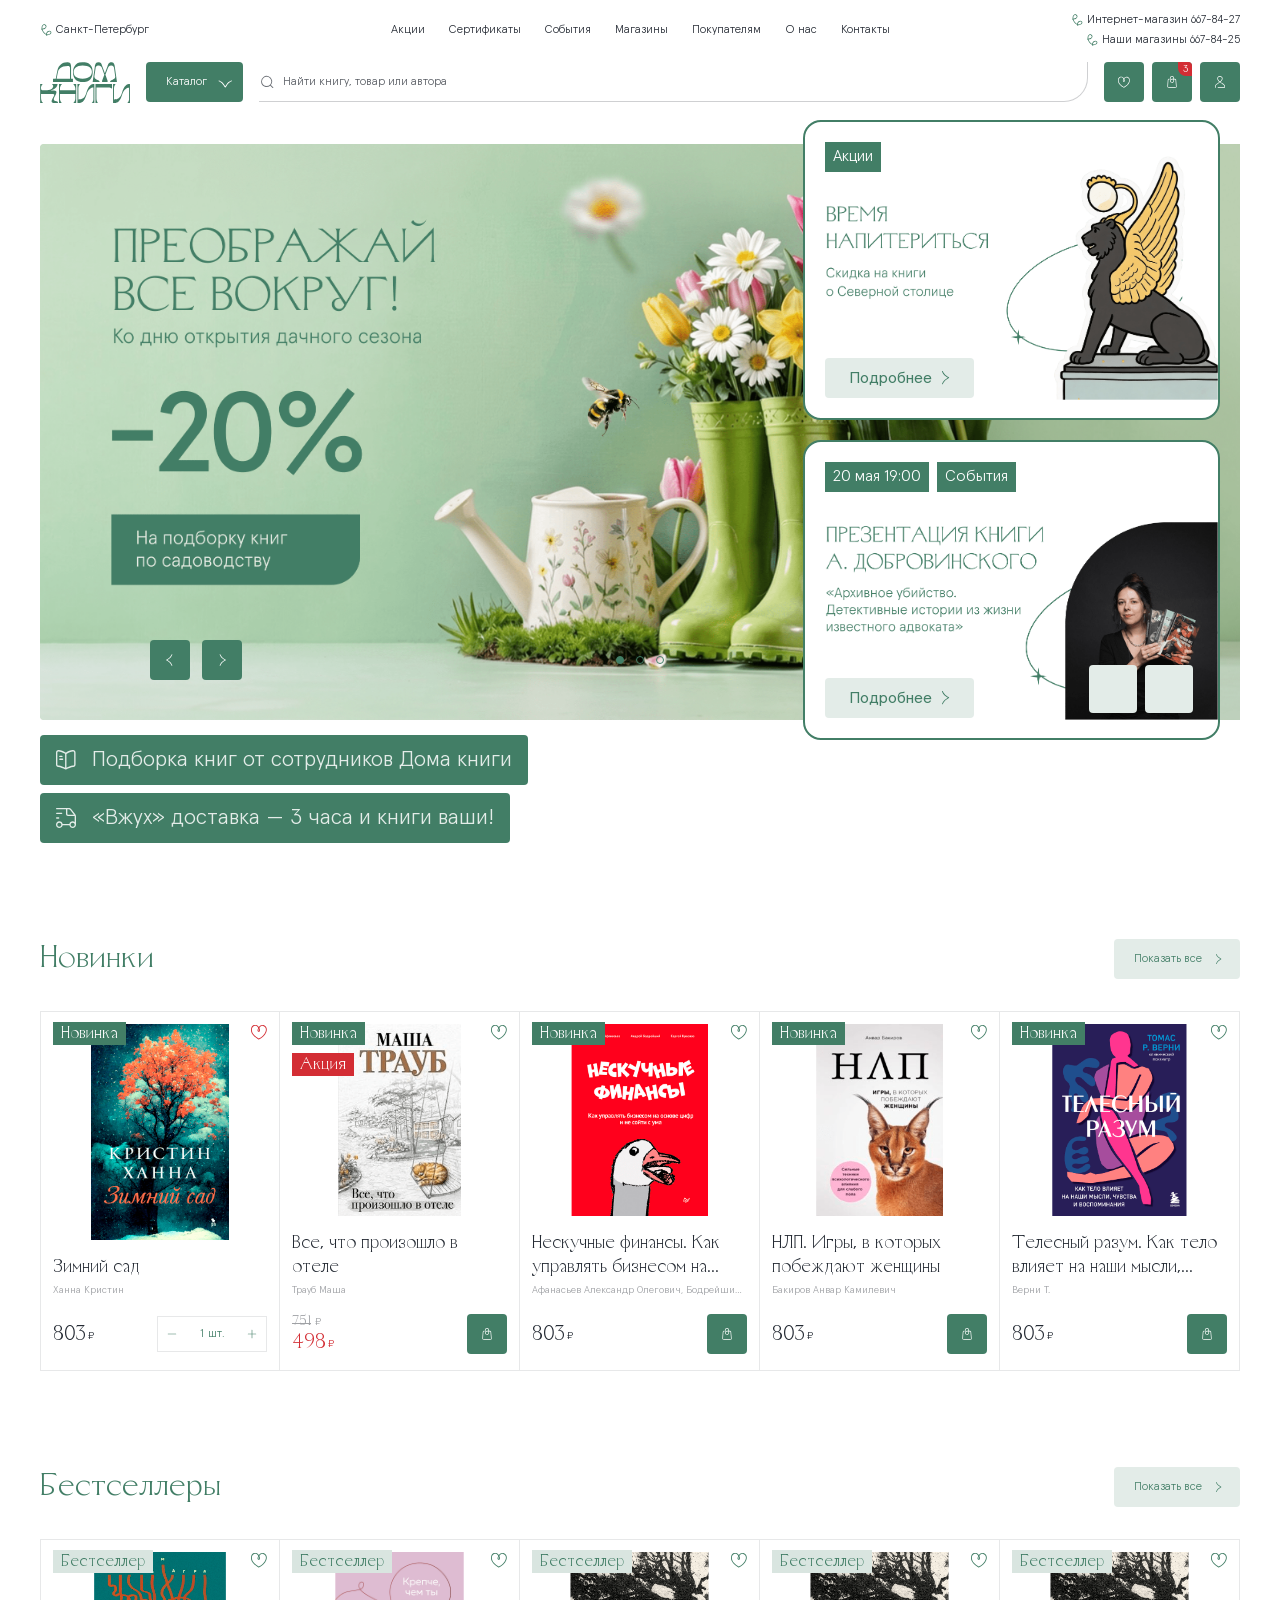
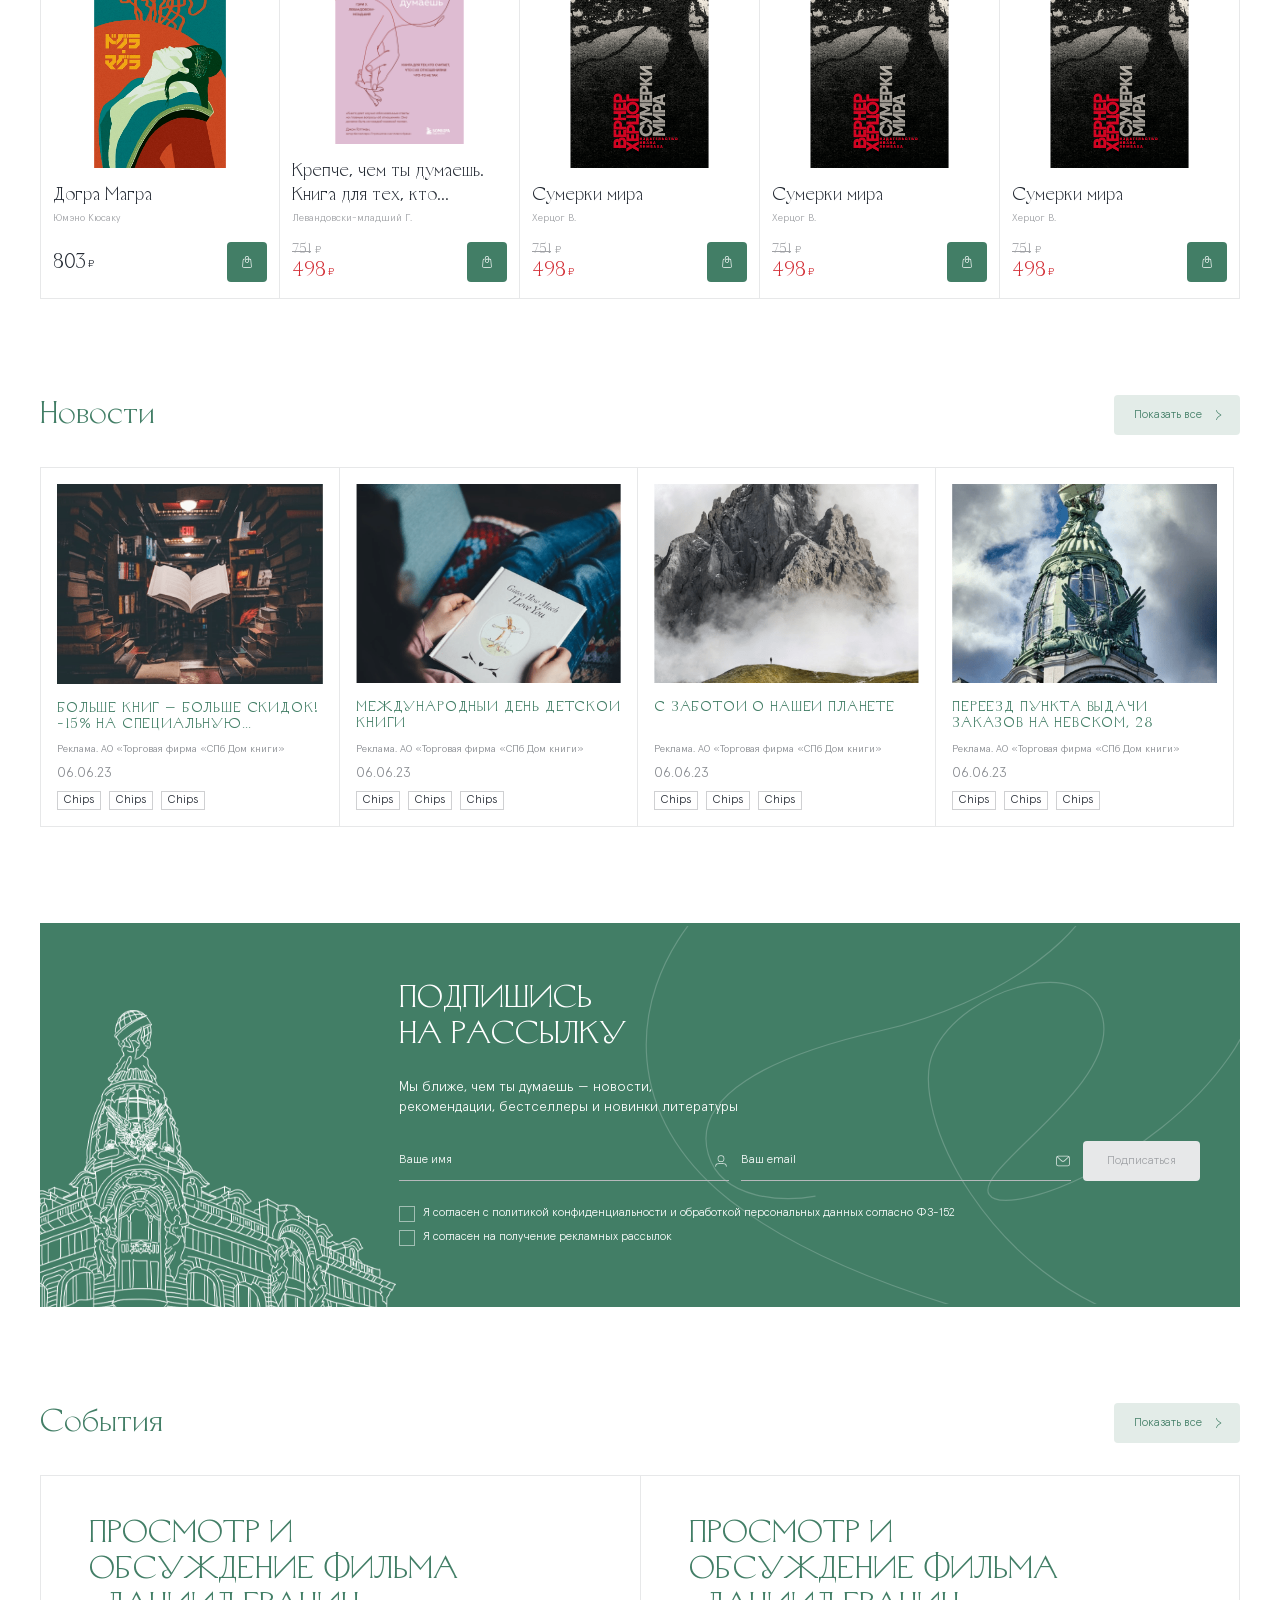
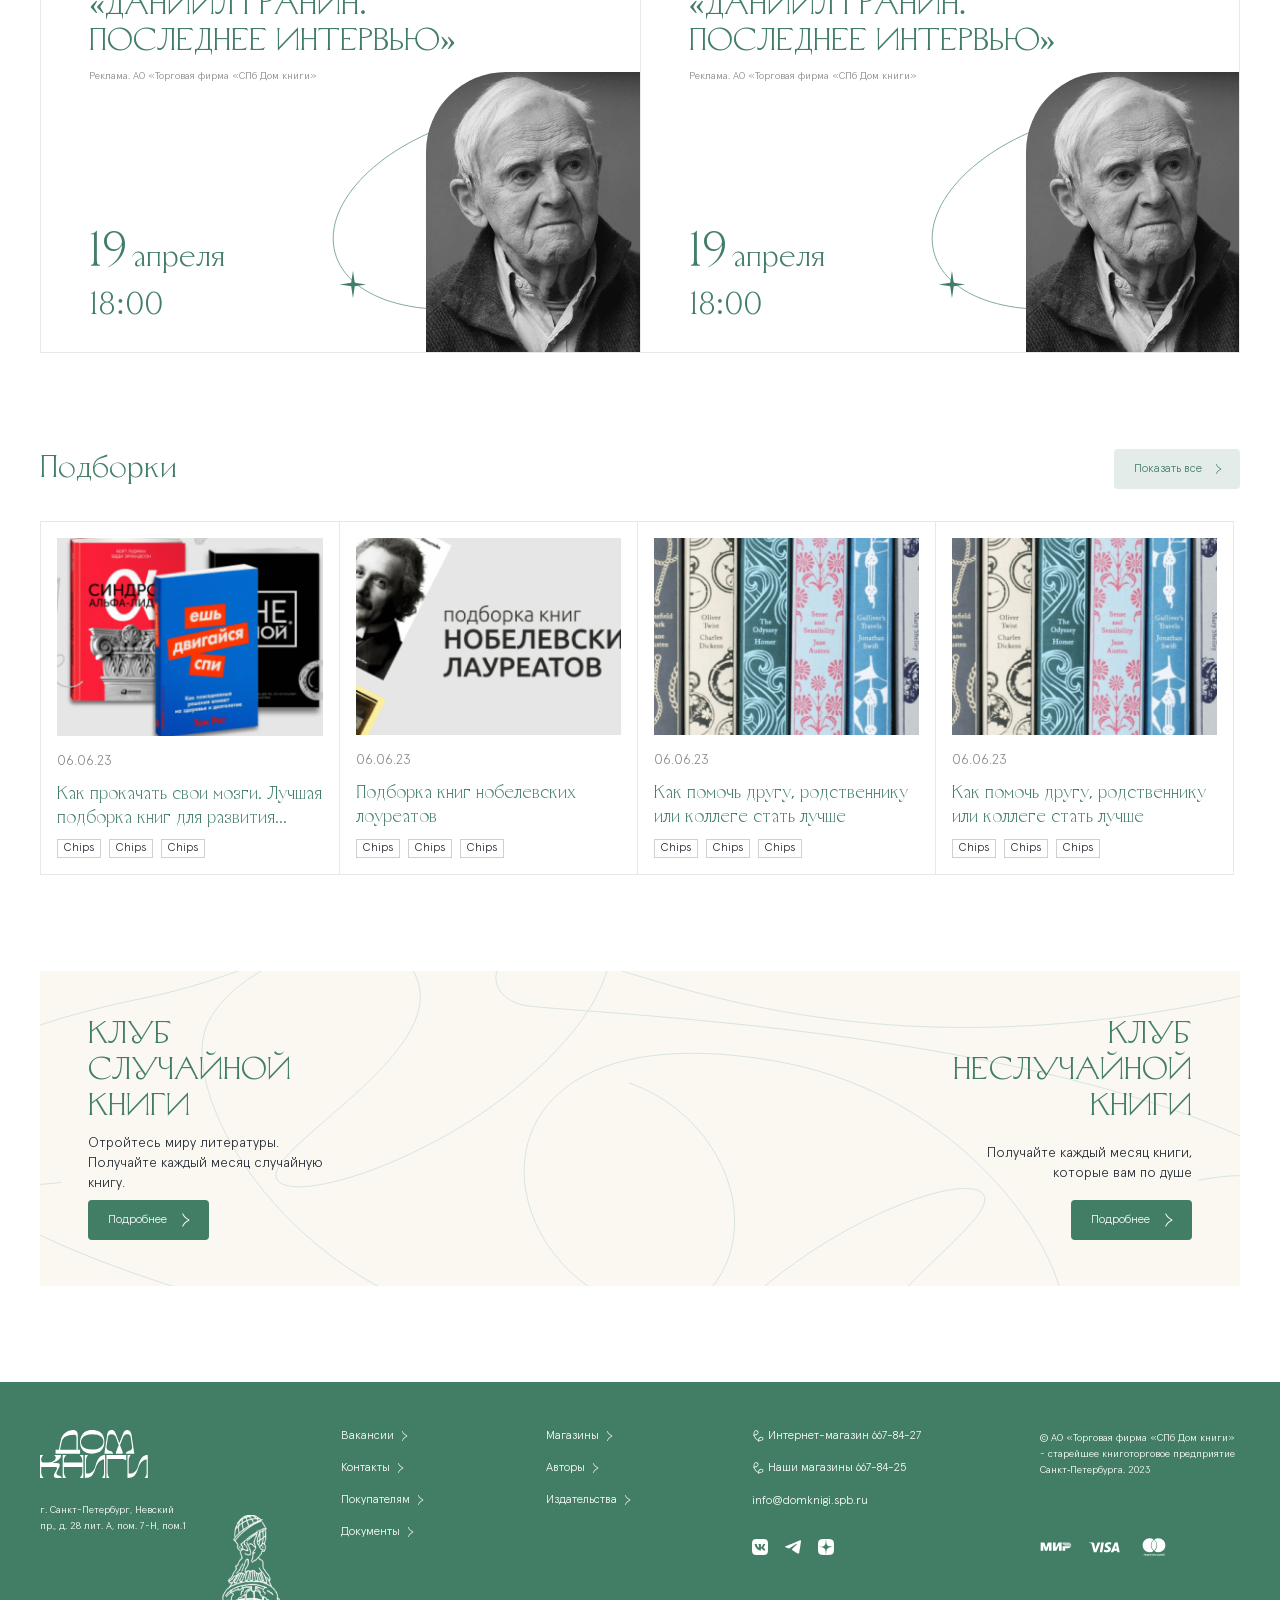
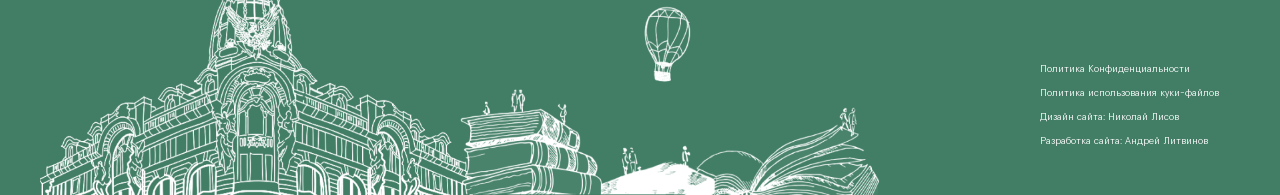
==== commit 0f95fd44: "Update index.html" ====
--- a/index.html
+++ b/index.html
@@ -1014,22 +1014,6 @@
                 «Вжух» доставка — 3 часа и книги ваши!
             </p>
         </div>
-        <div class="banner-main-small-banner">
-            <svg width="20" height="20" viewBox="0 0 20 20" fill="none" xmlns="http://www.w3.org/2000/svg">
-                <path
-                    d="M0.666394 5.99784H5.66435C6.0314 5.99784 6.33074 5.69848 6.33074 5.33144C6.33074 4.9644 6.03139 4.66504 5.66435 4.66504H0.666394C0.299344 4.66504 0 4.9644 0 5.33144C0 5.69848 0.299358 5.99784 0.666394 5.99784Z"
-                    fill="#E3ECE8" />
-                <path
-                    d="M0.666394 10.6629H2.66558C3.03263 10.6629 3.33197 10.3635 3.33197 9.99648C3.33197 9.62944 3.03261 9.33008 2.66558 9.33008H0.666394C0.299344 9.33008 0 9.62944 0 9.99648C0 10.3635 0.299358 10.6629 0.666394 10.6629Z"
-                    fill="#E3ECE8" />
-                <path
-                    d="M19.9919 8.26637C19.9919 7.51277 19.7316 6.77346 19.2618 6.18386L15.3167 1.2495C14.6802 0.452952 13.734 0 12.7149 0H0.723801C0.350254 0 0.0339835 0.262915 0.00402909 0.600027C-0.012891 0.792657 0.0469811 0.976177 0.174532 1.11675C0.300784 1.25732 0.481697 1.33672 0.667831 1.33672H9.99735V6.00152C9.99735 7.10395 10.8941 8.00073 11.9965 8.00073H18.6605V14.005C18.1034 13.5846 17.411 13.3321 16.6613 13.3321C15.0526 13.3321 13.7055 14.4788 13.3957 15.9977H6.62879L6.47261 15.5552C5.97931 14.169 4.63353 13.2566 3.14713 13.3399C1.45513 13.4336 0.0754561 14.8328 0.00778376 16.5288C-0.0286613 17.4451 0.300634 18.3119 0.934472 18.9744C1.57094 19.6369 2.42346 20 3.33712 20C4.74018 20 6.0027 19.1071 6.47647 17.7769L6.63266 17.3344H13.3996C13.7093 18.8533 15.0551 20 16.6652 20C18.5016 20 19.9971 18.5045 19.9971 16.668V8.27435L19.9919 8.26637ZM11.9952 6.66414C11.6281 6.66414 11.3288 6.36478 11.3288 5.99774V1.33293H12.715C13.3215 1.33293 13.8981 1.60886 14.2781 2.08264L17.9433 6.66414H11.9952ZM3.33207 18.6593C2.22965 18.6593 1.33289 17.7626 1.33289 16.6601C1.33289 15.5577 2.22965 14.6609 3.33207 14.6609C4.43448 14.6609 5.33125 15.5577 5.33125 16.6601C5.33125 17.7626 4.43448 18.6593 3.33207 18.6593ZM16.66 18.6593C15.5575 18.6593 14.6608 17.7626 14.6608 16.6601C14.6608 15.5577 15.5575 14.6609 16.66 14.6609C17.7624 14.6609 18.6591 15.5577 18.6591 16.6601C18.6591 17.7626 17.7624 18.6593 16.66 18.6593Z"
-                    fill="#E3ECE8" />
-            </svg>
-            <p class="banner-main-small-banner__text">
-                «Вжух» доставка — 3 часа и книги ваши!
-            </p>
-        </div>
     </div>
         <div class="banner-main-small-banners__wrap banner-main-small-banners__wrap--mobile">
         <div class="banner-main-small-banner">
@@ -1995,4 +1979,4 @@
     </ul>
 </div>
 </body>
-</html>+</html>
--- a/assets/css/suggestions.min.css
+++ b/assets/css/suggestions.min.css
@@ -0,0 +1,163 @@
+.suggestions-nowrap {
+    white-space: nowrap;
+  }
+  /**
+   * Основной INPUT
+   */
+  .suggestions-input {
+    -ms-box-sizing: border-box;
+    -moz-box-sizing: border-box;
+    -webkit-box-sizing: border-box;
+    box-sizing: border-box;
+    width: 100%;
+  }
+  .suggestions-input::-ms-clear {
+    display: none;
+  }
+  .suggestions-wrapper {
+    position: relative;
+    margin: 0;
+    padding: 0;
+    vertical-align: top;
+    -webkit-text-size-adjust: 100%;
+  }
+  /**
+   * Выпадающий блок с найденными подсказками
+   */
+  .suggestions-suggestions {
+    background: #fff;
+    box-shadow: 0 0 16px 0 rgba(73,74,82,.08);
+    -ms-box-sizing: border-box;
+    -moz-box-sizing: border-box;
+    -webkit-box-sizing: border-box;
+    box-sizing: border-box;
+    cursor: default;
+    left: 0;
+    min-width: 100%;
+    position: absolute;
+    z-index: 9999;
+    -webkit-text-size-adjust: 100%;
+  }
+  .suggestions-suggestions strong {
+    font-weight: 300;
+    color: #427E66;
+  }
+  .suggestions-suggestions{
+    font-size: 16px;
+  }
+  .suggestions-suggestions.suggestions-mobile {
+    border-style: none;
+  }
+  .suggestions-suggestions.suggestions-mobile .suggestions-suggestion {
+    border-bottom: 1px solid #ddd;
+  }
+  /**
+   * Контейнер для одной подсказки
+   */
+  .suggestions-suggestion {
+    padding: 4px 16px;
+    overflow: hidden;
+  }
+  .suggestions-suggestion:hover {
+    background: #f7f7f7;
+  }
+  /**
+   * Выбранная (активная) подсказка
+   */
+  .suggestions-selected {
+    background: #f0f0f0;
+  }
+  .suggestions-selected:hover {
+    background: #f0f0f0;
+  }
+  /**
+   * Информационный блок в верхней части выпадашки с подсказками
+   */
+  .suggestions-hint {
+    padding: 4px 4px;
+    white-space: nowrap;
+    overflow: hidden;
+    color: #777;
+    font-size: 85%;
+    line-height: 20px;
+  }
+  /**
+   * Дополнительный текст в подсказке, который идет второй строкой
+   */
+  .suggestions-subtext {
+    color: #777;
+  }
+  /**
+   * Размещает дополнительный текст в одну строку с основным текстом подсказки
+   */
+  .suggestions-subtext_inline {
+    display: inline-block;
+    min-width: 6em;
+    vertical-align: bottom;
+    margin: 0 0.5em 0 0;
+  }
+  /**
+   * Разделитель нескольких дополнительных текстов
+   */
+  .suggestions-subtext-delimiter {
+    display: inline-block;
+    width: 2px;
+  }
+  /**
+   * Выделяет подсказку
+   */
+  .suggestions-subtext_label {
+    margin: 0 0 0 0.25em;
+    -webkit-border-radius: 3px;
+    -moz-border-radius: 3px;
+    border-radius: 3px;
+    padding: 0 3px;
+    background: #f5f5f5;
+    font-size: 85%;
+  }
+  .suggestions-value[data-suggestion-status="LIQUIDATED"] {
+    position: relative;
+  }
+  .suggestions-value[data-suggestion-status="LIQUIDATED"]:after {
+    position: absolute;
+    left: 0;
+    right: 0;
+    top: 50%;
+    border-top: 1px solid rgba(0, 0, 0, 0.4);
+    content: "";
+  }
+  /**
+   * Промо-блок
+   */
+  .suggestions-promo {
+    font-size: 85%;
+    display: none;
+    color: #777;
+    padding: 4px;
+    text-align: center;
+  }
+  .suggestions-promo a {
+    color: #777;
+    display: block;
+    filter: grayscale(100%);
+    line-height: 20px;
+    text-decoration: none;
+  }
+  .suggestions-promo a:hover {
+    filter: grayscale(0);
+  }
+  .suggestions-promo svg {
+    height: 20px;
+    vertical-align: bottom;
+  }
+  @media screen and (min-width: 600px) {
+    .suggestions-promo {
+      position: absolute;
+      top: 0;
+      right: 0;
+      text-align: left;
+    }
+    .suggestions-suggestions{
+        font-size: 14px;
+      }
+  }
--- a/assets/css/app.min.css
+++ b/assets/css/app.min.css
@@ -0,0 +1 @@
+@charset "UTF-8";@-webkit-keyframes slideme{0%{left:-30px;margin-left:0}30%,to{left:110%;margin-left:80px}}@keyframes slideme{0%{left:-30px;margin-left:0}30%,to{left:110%;margin-left:80px}}@-webkit-keyframes shine{0%{opacity:.3;-webkit-transform:scale(1);transform:scale(1)}to{opacity:1;-webkit-transform:scale(1.1);transform:scale(1.1)}}@keyframes shine{0%{opacity:.3;-webkit-transform:scale(1);transform:scale(1)}to{opacity:1;-webkit-transform:scale(1.1);transform:scale(1.1)}}@-webkit-keyframes blink{0%{-webkit-transform:scale(0);transform:scale(0);opacity:1}50%{-webkit-transform:scale(1);transform:scale(1);opacity:.8}to{-webkit-transform:scale(2);transform:scale(2);opacity:0}}@keyframes blink{0%{-webkit-transform:scale(0);transform:scale(0);opacity:1}50%{-webkit-transform:scale(1);transform:scale(1);opacity:.8}to{-webkit-transform:scale(2);transform:scale(2);opacity:0}}@-webkit-keyframes nxt{0%{-webkit-transform:translateX(-.1rem);transform:translateX(-.1rem)}to{-webkit-transform:translateX(.1rem);transform:translateX(.1rem)}}@keyframes nxt{0%{-webkit-transform:translateX(-.1rem);transform:translateX(-.1rem)}to{-webkit-transform:translateX(.1rem);transform:translateX(.1rem)}}@-webkit-keyframes pulsation{0%{opacity:1;-webkit-transform:scale(0);transform:scale(0)}75%{opacity:.6;-webkit-transform:scale(.75);transform:scale(.75)}to{opacity:0;-webkit-transform:scale(1);transform:scale(1)}}@keyframes pulsation{0%{opacity:1;-webkit-transform:scale(0);transform:scale(0)}75%{opacity:.6;-webkit-transform:scale(.75);transform:scale(.75)}to{opacity:0;-webkit-transform:scale(1);transform:scale(1)}}@-webkit-keyframes floating{0%{-webkit-transform:translateY(0);transform:translateY(0)}to{-webkit-transform:translateY(-.8em);transform:translateY(-.8em)}}@keyframes floating{0%{-webkit-transform:translateY(0);transform:translateY(0)}to{-webkit-transform:translateY(-.8em);transform:translateY(-.8em)}}@-webkit-keyframes roll{0%{-webkit-transform:rotate(0deg);transform:rotate(0deg)}to{-webkit-transform:rotate(360deg);transform:rotate(360deg)}}@keyframes roll{0%{-webkit-transform:rotate(0deg);transform:rotate(0deg)}to{-webkit-transform:rotate(360deg);transform:rotate(360deg)}}@-webkit-keyframes pulse1{0%{-webkit-box-shadow:0 0 0 0 rgba(242,90,199,.6);box-shadow:0 0 0 0 rgba(242,90,199,.6)}70%{-webkit-box-shadow:0 0 0 20px transparent;box-shadow:0 0 0 20px transparent}to{-webkit-box-shadow:0 0 0 0 transparent;box-shadow:0 0 0 0 transparent}}@keyframes pulse1{0%{-webkit-box-shadow:0 0 0 0 rgba(242,90,199,.6);box-shadow:0 0 0 0 rgba(242,90,199,.6)}70%{-webkit-box-shadow:0 0 0 20px transparent;box-shadow:0 0 0 20px transparent}to{-webkit-box-shadow:0 0 0 0 transparent;box-shadow:0 0 0 0 transparent}}@-webkit-keyframes stroke{0%{stroke-dashoffset:0}to{stroke-dashoffset:1000rem}}@keyframes stroke{0%{stroke-dashoffset:0}to{stroke-dashoffset:1000rem}}@-webkit-keyframes strokeback{0%{stroke-dashoffset:1000rem}to{stroke-dashoffset:0}}@keyframes strokeback{0%{stroke-dashoffset:1000rem}to{stroke-dashoffset:0}}@font-face{font-family:"Manege Demo";src:url(../fonts/ManegeDemo-Light.woff);font-weight:300;font-style:normal;font-display:swap}@font-face{font-family:"Apercu Pro";src:url(../fonts/ApercuPro-Light.ttf);font-weight:300;font-style:normal;font-display:swap}@font-face{font-family:"Apercu Pro";src:url(../fonts/ApercuPro-Regular.ttf);font-weight:400;font-style:normal;font-display:swap}@font-face{font-family:"Apercu Pro";src:url(../fonts/ApercuPro-Medium.ttf);font-weight:500;font-style:normal;font-display:swap}.container,.container-min{max-width:1792px;width:calc(100% - 128px);margin-right:auto;margin-left:auto;padding:0;position:relative;z-index:1}.container-min{max-width:1080px}:root{--info-banner-h:0px;--app-height:100%}body{margin:0;-webkit-tap-highlight-color:transparent;width:100%;font-family:"Apercu Pro";-webkit-font-feature-settings:"clig" off,"liga" off;font-feature-settings:"clig" off,"liga" off;font-style:normal;font-weight:300;font-size:18px;line-height:24px;color:#242a33}body.fixed{overflow:hidden}body::-webkit-scrollbar{width:.4rem;background-color:#fff}body::-webkit-scrollbar-thumb{background-color:#427e66;width:.4rem}body.redTheme::-webkit-scrollbar-thumb{background-color:#a80e07}li{list-style:none}ul{padding:0}h1,h2,h3,h4,h5,h6,p,ul{margin:0}a{text-decoration:none;outline:0;color:inherit}img{-webkit-user-select:none;-moz-user-select:none;-ms-user-select:none;user-select:none}button,input{border:0;outline:0;background:0 0;padding:0;font-family:inherit}button{cursor:pointer}*{-webkit-box-sizing:border-box;box-sizing:border-box}.text-left{text-align:left}.fw-bold{font-weight:700}.fw-black{font-weight:900}.fw-normal{font-weight:400}.crossed{text-decoration:line-through}.visually-hidden{position:absolute!important;clip:rect(1px 1px 1px 1px);clip:rect(1px,1px,1px,1px);padding:0!important;border:0!important;height:1px!important;width:1px!important;overflow:hidden}.decor{position:absolute}picture img{height:100%;width:100%;-o-object-fit:contain;object-fit:contain}.slick-initialized .slick-slide,picture{display:block}.slick-initialized .slick-slide,.slick-track{height:-webkit-max-content;height:-moz-max-content;height:max-content}section{position:relative;z-index:1;width:100%}footer,header{z-index:2}input:not([type=checkbox]):not([type=radio]),select,textarea{-webkit-appearance:none;-moz-appearance:none;appearance:none}.page-wrapper{width:100%;overflow:hidden}[class*=ymaps-2-1][class*=-ground-pane]{filter:hue-rotate(180deg);-ms-filter:hue-rotate(180deg);-webkit-filter:grayscale(89%);-moz-filter:hue-rotate(180deg);-o-filter:hue-rotate(180deg)}.page-content{position:relative;z-index:2}.sec-gap{margin-top:122px}.sec-gap--min{margin-top:48px}.sec-gap--sm{margin-top:24px}.page-content{padding-top:120px;margin-top:36px}.page-wrapper{position:relative}.shop-list-arrows{position:absolute;display:-webkit-box;display:-ms-flexbox;display:flex;right:0;bottom:0;gap:8px}.formatted-text h1,.text-h1{font-size:72px;line-height:72px;color:#427e66}.formatted-text h2,.text-h2{font-size:48px;line-height:52px}.formatted-text h3,.text-h3{font-size:36px;line-height:44px}.formatted-text h4,.text-h4{font-size:28px;line-height:32px}.text-h5{font-size:20px;line-height:24px}.text-h1,.text-h2,.text-h3,.text-h4,.text-h5,.text-h6{font-family:"Manege Demo",Apercu Pro;font-style:normal;font-weight:300}.text-center{text-align:center}.text-link{font-family:"Apercu Pro";font-style:normal;font-weight:300;font-size:16px;line-height:16px;color:#242a33;-webkit-transition:all .3s;-o-transition:all .3s;transition:all .3s}.text-link:not(.text-accent):not(.text-light):hover{color:#427e66}.text-link.text-light:hover{color:#d9e5e0}.text-upper{text-transform:uppercase}.text-info{display:-webkit-box;display:-ms-flexbox;display:flex;-webkit-box-align:center;-ms-flex-align:center;align-items:center;margin-top:24px}.text-info::before{height:24px;width:24px;content:"";background-size:contain;background-repeat:no-repeat;background-image:url(../img/Icon/Alert.svg);margin-right:4px}.text-main{color:var(--absolute-1000, #242A33);-webkit-font-feature-settings:"clig" off,"liga" off;font-feature-settings:"clig" off,"liga" off;font-family:Apercu Pro;font-size:20px;font-weight:300;line-height:28px}.text-btn,.text-sub{font-style:normal;font-weight:300}.text-btn{font-family:"Apercu Pro";font-size:16px;line-height:16px;color:#fff}.text-sub{font-family:Apercu Pro;font-size:12px;line-height:12px;margin-top:8px}.formatted-text blockquote,.text-secondary{font-family:"Apercu Pro";font-style:normal;font-weight:300;font-size:14px;line-height:20px;color:#9fa1a5}.advinf,.text-ph{font-weight:300;font-size:16px;line-height:16px}.advinf{font-size:14px;margin-top:12px;line-height:20px;color:#878a8f}.text-deleted{color:#9fa1a5;-webkit-text-decoration-line:line-through;text-decoration-line:line-through}.disabled{opacity:.4}.text-justify{text-align:justify}.formatted-text{max-width:896px;margin-right:auto;margin-left:auto;line-height:36px}.formatted-text blockquote{margin:0;border-top:1px solid #427e66;border-bottom:1px solid #427e66;padding:24px 48px;color:#242a33;text-align:justify;font-family:Manege Demo;font-size:20px;line-height:32px;position:relative}.formatted-text blockquote:not(:first-child){margin-top:48px}.formatted-text blockquote:not(:last-child){margin-bottom:48px}.formatted-text blockquote::after,.formatted-text blockquote::before{content:"";position:absolute;background-image:url("data:image/svg+xml,%3Csvg xmlns='http://www.w3.org/2000/svg' width='18' height='13' viewBox='0 0 18 13' fill='none'%3E%3Cpath d='M17.031 0.727998C16.743 1.944 16.439 3.256 16.119 4.664C15.799 6.072 15.511 7.448 15.255 8.792C14.999 10.136 14.791 11.368 14.631 12.488H10.071L9.735 11.96C10.023 10.84 10.391 9.64 10.839 8.36C11.287 7.048 11.783 5.736 12.327 4.424C12.871 3.112 13.399 1.88 13.911 0.727998H17.031ZM8.151 0.727998C7.863 1.944 7.559 3.256 7.239 4.664C6.919 6.072 6.631 7.448 6.375 8.792C6.119 10.136 5.911 11.368 5.751 12.488H1.239L0.951 11.96C1.239 10.84 1.607 9.64 2.055 8.36C2.503 7.048 2.983 5.736 3.495 4.424C4.039 3.112 4.567 1.88 5.079 0.727998H8.151Z' fill='%23427E66'/%3E%3C/svg%3E");width:18px;height:13px;background-size:contain;background-repeat:no-repeat}.formatted-text blockquote::before{top:24px;left:0}.formatted-text blockquote::after{bottom:24px;right:0}.formatted-text a:not(.btn){text-decoration:underline}.formatted-text.--full{max-width:100%;width:100%;padding-left:0;padding-right:0}.formatted-text ul{margin-top:12px}.formatted-text ul li{padding-left:1.5em;position:relative}.formatted-text ul li::before,.questions-item-answ ul li::before{content:"";height:4px;width:4px;top:16px;left:12px;background-color:#242a33;position:absolute;border-radius:50%}.formatted-text ol li{list-style:auto}.formatted-text ol:last-child,.formatted-text ul:last-child,.questions-item-answ ol:last-child,.questions-item-answ ul:last-child{margin-bottom:0}.formatted-text p{text-indent:1.75em}.formatted-text p:not(:first-child){margin-top:12px}.formatted-text .article-book+p{margin-top:46px}.formatted-text h3+p:nth-child(n){margin-top:24px}.formatted-text h5{font-size:20px;line-height:24px;margin-top:24px}.formatted-text h1,.formatted-text h2,.formatted-text h3,.formatted-text h4,.formatted-text h5,.formatted-text h6{font-family:"Manege Demo";font-style:normal;font-weight:300;text-align:left}.customers__content__wrap .card-accept-list+h3:not(:first-child),.formatted-text h1:not(:first-child),.formatted-text h2:not(:first-child),.formatted-text h3:not(:first-child),.formatted-text h4:not(:first-child),.formatted-text h5:not(:first-child),.formatted-text h6:not(:first-child){margin-top:1em}.formatted-text h1.text-center,.formatted-text h2.text-center,.formatted-text h3.text-center,.formatted-text h4.text-center,.formatted-text h5.text-center,.formatted-text h6.text-center{text-align:center}.formatted-text h5+p:not(:first-child){margin-top:4px}.article-book__card.product-card p,.formatted-text h5+p{text-indent:0}.formatted-text table,.formatted-text table th{font-style:normal;font-weight:300;line-height:20px}.formatted-text table{font-size:14px;margin-top:24px;margin-bottom:24px}.formatted-text table th{color:#427e66;font-family:Manege Demo;font-size:16px}.formatted-text table td,.formatted-text table th{width:50%;padding-top:15px;padding-bottom:15px;text-align:left;vertical-align:top}.formatted-text table td:not(:first-child),.formatted-text table th:not(:first-child){padding-left:8px}.formatted-text table td:not(:last-child),.formatted-text table th:not(:last-child){padding-right:8px}.formatted-text table,.formatted-text tr{border:1px solid #e7e8e9;border-left:none;border-right:none;border-collapse:collapse}.form-input-error{font-family:"Apercu Pro";font-style:normal;font-weight:275;font-size:12px;line-height:16px;margin-top:8px}.text-light{color:#fff}.text-accent{color:#427e66}.text-alert{color:#d32d34}.info-banner{background-color:#427e66;padding-top:8px;padding-bottom:8px;position:sticky;top:0;width:100%;z-index:999999}.info-banner-close{position:absolute;right:12px;height:20px;width:20px;background-image:url("data:image/svg+xml,%3Csvg xmlns='http://www.w3.org/2000/svg' width='20' height='20' viewBox='0 0 20 20' fill='none'%3E%3Cpath fill-rule='evenodd' clip-rule='evenodd' d='M3.14645 3.14645C3.34171 2.95118 3.65829 2.95118 3.85355 3.14645L10 9.29289L16.1464 3.14645C16.3417 2.95118 16.6583 2.95118 16.8536 3.14645C17.0488 3.34171 17.0488 3.65829 16.8536 3.85355L10.7071 10L16.8536 16.1464C17.0488 16.3417 17.0488 16.6583 16.8536 16.8536C16.6583 17.0488 16.3417 17.0488 16.1464 16.8536L10 10.7071L3.85355 16.8536C3.65829 17.0488 3.34171 17.0488 3.14645 16.8536C2.95118 16.6583 2.95118 16.3417 3.14645 16.1464L9.29289 10L3.14645 3.85355C2.95118 3.65829 2.95118 3.34171 3.14645 3.14645Z' fill='white'/%3E%3C/svg%3E");background-repeat:no-repeat;background-size:contain;cursor:pointer;top:50%;-webkit-transform:translateY(-50%);-ms-transform:translateY(-50%);transform:translateY(-50%)}.btn,.btn-more{border-radius:4px;display:-webkit-box;display:-ms-flexbox;display:flex;-webkit-box-align:center;-ms-flex-align:center;align-items:center}.btn-more{padding:14px 20px 14px 24px;background-color:#e3ece8;-ms-flex-negative:0;flex-shrink:0;-webkit-transition:all .3s;-o-transition:all .3s;transition:all .3s}.btn--arrow-right::after,.btn-more::after{content:"";height:16px;width:16px;margin-left:10px;background-size:contain;background-image:url(../img/Icon/Chevron-Right.svg)}.btn-more:hover{background-color:#bdd2ca}.btn{height:48px;-webkit-box-pack:center;-ms-flex-pack:center;justify-content:center;width:-webkit-max-content;width:-moz-max-content;width:max-content;text-decoration:none}.btn__icon{height:16px;width:16px}.btn--dark{background-color:#427e66;padding-left:24px;padding-right:24px;-webkit-transition:all .3s;-o-transition:all .3s;transition:all .3s}.btn--dark:hover{background-color:#689885}.btn--arrow-right{padding-right:20px}.btn--arrow-right::after{margin-left:8px;background-repeat:no-repeat;background-image:url(../img/Icon/Chevron-Right-white.svg)}.btn-light{border-radius:4px;height:48px;padding:0 32px;display:-webkit-box;display:-ms-flexbox;display:flex;-webkit-box-align:center;-ms-flex-align:center;align-items:center;background:#e3ece8;-webkit-transition:all .3s;-o-transition:all .3s;transition:all .3s}.btn-light:hover{background-color:#bdd2ca}.btn-dark,.btn-light,.dots ul{-webkit-box-pack:center;-ms-flex-pack:center;justify-content:center}.btn-dark{display:-webkit-box;display:-ms-flexbox;height:48px;padding:0 32px;display:flex;-webkit-box-align:center;-ms-flex-align:center;align-items:center;border-radius:4px;background:#427e66;color:#fff;width:-webkit-max-content;width:-moz-max-content;width:max-content;-webkit-transition:all .3s;-o-transition:all .3s;transition:all .3s}.btn-dark:hover{background-color:#84ab9b}.redTheme{background:#999}.redTheme .btn,.redTheme .header-btn,.redTheme .header-right-btn{background-color:#a80d08}.redTheme .btn:hover,.redTheme .header-btn:hover,.redTheme .header-right-btn:hover{background-color:#bb0f09}.dots button,.slider-arrow{-webkit-transition:all .3s;-o-transition:all .3s;transition:all .3s}.slider-arrow{width:48px;height:48px;border-radius:4px;background:#427e66;display:-webkit-box;display:-ms-flexbox;display:flex;background-size:16px;background-repeat:no-repeat;background-position:center;background-image:url(../img/Icon/Chevron-Right-white.svg);pointer-events:all}.slider-arrow--prev{-webkit-transform:scaleX(-1);-ms-transform:scaleX(-1);transform:scaleX(-1)}.slider-arrow:hover{background-color:#689885}.slider-arrow--light{background-color:#e3ece8;background-image:url(../img/Icon/Chevron-Right.svg)}.slider-arrow--light:hover{background-color:#bdd2ca}.dots ul{font-size:0;gap:12px}.dots button{font-size:0;height:8px;width:8px;border-radius:50%;border:1px solid #427e66}.dots .slick-active button,.dots button:hover{background-color:#427e66}.dots ul,.tags,.tags-item{display:-webkit-box;display:-ms-flexbox;display:flex}.tags{gap:12px;margin-top:12px}.tags-item{-webkit-box-pack:center;-ms-flex-pack:center;justify-content:center;-webkit-box-align:center;-ms-flex-align:center;align-items:center;padding:6px 12px;border:1px solid #cfd0d2;color:#242a33;font-size:16px;font-weight:300;line-height:16px;-webkit-transition:all .5s;-o-transition:all .5s;transition:all .5s}.tags-item:hover{border:1px solid #427e66;background:#f5f8f7;color:#427e66}.tags-item:focus{border:1px solid #427e66;background:#d9e5e0;color:#427e66}.breadcumbs{display:-webkit-box;display:-ms-flexbox;display:flex;padding-bottom:29px}.breadcumbs-item:not(:last-child)::after{content:"";-ms-flex-negative:0;flex-shrink:0;height:16px;width:16px;margin-right:16px;margin-left:16px;display:inline-block;background-size:contain;background-repeat:no-repeat;background-image:url(../img/Icon/Chevron-Right-dark.svg);position:relative;top:3px}.pagination,.pagination-list{display:-webkit-box;display:-ms-flexbox;display:flex}.pagination{margin-top:19px;width:100%;-webkit-box-pack:center;-ms-flex-pack:center;justify-content:center;-webkit-box-align:center;-ms-flex-align:center;align-items:center}.pagination-list{font-size:20px;font-style:normal;font-weight:300;line-height:28px;gap:24px;padding-left:36px;padding-right:36px;margin-left:8px;margin-right:8px;color:#427e66}.pagination-arrow,.pagination-list a.current{display:-webkit-box;display:-ms-flexbox;display:flex;-webkit-box-pack:center;-ms-flex-pack:center;justify-content:center;-webkit-box-align:center;-ms-flex-align:center;align-items:center;position:relative}.pagination-list a.current{color:#fff;padding-left:14px;padding-right:14px}.pagination-list a.current::before{height:auto;aspect-ratio:1/1;width:100%;background-color:#427e66;border-radius:50%;content:"";position:absolute;top:50%;left:50%;-webkit-transform:translate(-50%,-50%);-ms-transform:translate(-50%,-50%);transform:translate(-50%,-50%);z-index:-1}.pagination-arrow{height:48px;width:48px;-ms-flex-negative:0;flex-shrink:0;padding:16px;gap:8px;border-radius:4px;-webkit-transition:all .5s;-o-transition:all .5s;transition:all .5s}.pagination-arrow--prev{-webkit-transform:scaleX(-1);-ms-transform:scaleX(-1);transform:scaleX(-1)}.pagination-arrow:hover{background-color:#e3ece8}.pagination-arrow:focus{background-color:#bdd2ca}.pagination-arrow::after{content:"";position:absolute;top:50%;left:50%;-webkit-transform:translate(-50%,-50%);-ms-transform:translate(-50%,-50%);transform:translate(-50%,-50%);height:16px;width:16px;background-size:contain;background-repeat:no-repeat;background-image:url(../img/Icon/Chevron-Right.svg)}.tab-list{display:-webkit-box;display:-ms-flexbox;display:flex}.tab-item{padding:18px 36px;cursor:pointer;text-align:center;border-radius:0 0 24px 0;border-right:1px solid #cfd0d2;border-bottom:1px solid #cfd0d2;background:#fff;display:-webkit-inline-box;display:-ms-inline-flexbox;display:inline-flex;position:relative;-webkit-box-pack:center;-ms-flex-pack:center;justify-content:center;font-family:Manege Demo;font-size:20px;font-style:normal;font-weight:300;line-height:24px;-webkit-transition:all .3s;-o-transition:all .3s;transition:all .3s}.tab-item:not(:first-child){padding-left:60px;margin-left:-24px}.tab-item:first-child{border-radius:24px 0}.tab-item.active{color:#427e66;border-color:#427e66;background-color:#e3ece8}.tab-item:hover{color:#427e66}.tab-item[disabled]{border-color:#cfd0d2!important;color:#cfd0d2;pointer-events:none;cursor:no-drop}.tab-mobile{display:none}.tab-content:not(.active){display:none}.share--wrap::after{font-size:10px;padding:2px 4px;background-color:#bdd2ca;border-radius:4px;content:"Скопировано!";position:absolute;bottom:-10px;left:50%;-webkit-transform:translate(-50%,100%);-ms-transform:translate(-50%,100%);transform:translate(-50%,100%);color:#427e66}.share--wrap:not(.active)::after{opacity:0;pointer-events:none}.share-list{position:absolute;display:none;z-index:10;right:0;width:-webkit-max-content;width:-moz-max-content;width:max-content}.share__btn{display:-webkit-box;display:-ms-flexbox;display:flex;-webkit-box-pack:center;-ms-flex-pack:center;justify-content:center;-webkit-box-align:center;-ms-flex-align:center;align-items:center;height:48px;width:48px;border-radius:4px;background:#e3ece8;margin-top:12px;-webkit-transition:all .3s;-o-transition:all .3s;transition:all .3s}.share__btn:hover{background-color:#bdd2ca}.share--wrap,.share__btn{position:relative}.page-head__back{display:-webkit-box;display:-ms-flexbox;display:flex;-webkit-box-align:center;-ms-flex-align:center;align-items:center;color:#242a33;position:absolute;bottom:0;left:0;-webkit-transition:all .3s;-o-transition:all .3s;transition:all .3s}.page-head__back::before{content:"";height:16px;width:16px;margin-right:8px;background-size:contain;background-repeat:no-repeat;background-image:url(../img/Icon/Chevron-Left.svg)}.auth-form-agree a,.form-choose-label p a:hover,.header-location-list button:hover,.header-location-list label:hover,.page-head__back:hover,.subscribe-success-popup__ins-list li span{color:#427e66}.page-head{position:relative}.person-info{display:-webkit-box;display:-ms-flexbox;display:flex;-webkit-box-align:center;-ms-flex-align:center;align-items:center;margin-top:24px;padding-bottom:16px}.person-info__img{width:96px;height:96px;border-radius:50%;overflow:hidden;margin-right:24px;-ms-flex-negative:0;flex-shrink:0}.person-info__img img{height:100%;width:100%;-o-object-fit:cover;object-fit:cover}.person-info__desc,.person-info__name{font-family:Manege Demo;font-size:28px;font-style:normal;font-weight:300;line-height:32px}.person-info__desc{font-family:Apercu Pro;font-size:14px;line-height:20px;margin-top:8px}.article-book{border:1px solid #cfd0d2;background:#edf3f0;padding:48px;margin-top:24px;margin-bottom:12px;display:-webkit-box;display:-ms-flexbox;display:flex;gap:48px}.article-book__card.product-card{height:540px;min-width:360px;max-width:360px;min-height:540px;max-height:540px;background-color:#fff}.article-book__card.product-card a{text-decoration:none!important}.article-book--l{-webkit-box-orient:horizontal;-webkit-box-direction:reverse;-ms-flex-direction:row-reverse;flex-direction:row-reverse}.article-book--r h1,.article-book--r h2,.article-book--r h3,.article-book--r h4,.article-book--r h5,.article-book--r h6{text-align:right}.article-book+.article-book{margin-top:12px}.page-404-img{width:1080px;height:360px;display:block}.page-404-btn,.page-404-img{margin-right:auto;margin-left:auto;margin-top:72px}.tech-page-content{height:720px;background:#f5f8f7;padding:72px;display:-webkit-box;display:-ms-flexbox;display:flex;-webkit-box-pack:center;-ms-flex-pack:center;justify-content:center;-webkit-box-align:center;-ms-flex-align:center;align-items:center;-webkit-box-orient:vertical;-webkit-box-direction:normal;-ms-flex-direction:column;flex-direction:column;position:relative;overflow:hidden}.tech-page__img{margin-right:auto;margin-left:auto;width:480px}.tech-page-sub{margin-top:24px}.tech-page-btn{margin-top:48px}.tech-page-btn-wrap .tech-page-btn{width:100%}.tech-page-btn-wrap .tech-page-btn:not(:first-child){margin-top:8px}.tech-page-btn,.tech-page-sub,.tech-page-title{position:relative;z-index:2}.tech-page-img{position:absolute;top:50%;left:50%;-webkit-transform:translate(-50%,-50%);-ms-transform:translate(-50%,-50%);transform:translate(-50%,-50%);width:1137.722px}.tech-page-content--bg{background-size:1137px auto;background-repeat:no-repeat;background-position:center;background-image:url(../img/bg1.png)}.subscribe-success{background:#f5f8f7;padding:72px;text-align:center}.subscribe-success__img{margin-right:auto;margin-left:auto;width:480px}.subscribe-success-title{margin-top:38px;margin-bottom:36px}.subscribe-success-form{margin-top:36px}.subscribe-success-form__line{display:-webkit-box;display:-ms-flexbox;display:flex;-webkit-box-pack:center;-ms-flex-pack:center;justify-content:center;gap:36px}.subscribe-success-form .form-choose-label:nth-child(n){margin-bottom:0}.subscribe-success-form__btn{margin-right:auto;margin-left:auto;margin-top:36px}.subscribe-success-reg{display:-webkit-box;display:-ms-flexbox;display:flex;-webkit-box-pack:center;-ms-flex-pack:center;justify-content:center;-webkit-box-align:center;-ms-flex-align:center;align-items:center;margin-top:24px}.subscribe-success-reg::after{margin-left:8px;background-position:center;background-image:url(../img/Icon/Chevron-Right-dark.svg)}.subscribe-success-popup{margin:auto;position:relative;background-color:#fff;padding:48px;-webkit-box-shadow:0 0 16px 0 rgba(73,74,82,.08);box-shadow:0 0 16px 0 rgba(73,74,82,.08);width:480px}.subscribe-success-popup__img{width:100%;max-width:360px;margin-right:auto;margin-left:auto;display:block;height:auto;margin-bottom:36px}.subscribe-success-popup__sub{font-family:Apercu Pro;font-size:14px;font-style:normal;font-weight:300;line-height:20px;margin-top:8px;text-align:center}.subscribe-success-popup__ins,.subscribe-success-popup__ins-list{color:#242a33;font-size:14px;font-style:normal;font-weight:300;line-height:20px}.subscribe-success-popup__ins{text-align:center;margin-top:24px}.subscribe-success-popup__ins-list{margin-top:8px}.subscribe-success-popup__ins-list li{position:relative;left:1.5em;padding-right:1.5em}.subscribe-success-popup__ins-list li::before{height:3px;width:3px;border-radius:50%;content:"";position:absolute;top:8px;left:-13px;background-color:#6f7379}.popup,.popup-wrap{width:100%;height:100%}.popup{background-color:rgba(66,126,102,.4);top:0;left:0;position:fixed;z-index:9999999;display:none}.popup-wrap{overflow:auto;padding:17px;display:-webkit-box;display:-ms-flexbox;display:flex;padding-top:1rem;padding-bottom:1rem}.popup-msg{width:480px;max-width:calc(100vw - 34px);margin:auto;position:relative;padding:48px;background-color:#fff;-webkit-box-shadow:0 0 16px 0 rgba(73,74,82,.08);box-shadow:0 0 16px 0 rgba(73,74,82,.08)}.popup-msg-text{margin:24px 0}.popup-msg-buttons{display:-webkit-box;display:-ms-flexbox;display:flex;-webkit-box-pack:justify;-ms-flex-pack:justify;justify-content:space-between}.popup-msg-buttons .btn{width:calc(50% - 4px)}.close{height:24px;width:24px;position:absolute;background-image:url(../img/Icon/Close.svg);top:24px;right:24px;background-size:contain;background-repeat:no-repeat;cursor:pointer}.reg-required{position:relative;width:450px;padding:48px;margin:auto;background-color:#fff;background-size:cover}.reg-required-buttons{display:-webkit-box;display:-ms-flexbox;display:flex;margin-top:24px;-webkit-box-pack:center;-ms-flex-pack:center;justify-content:center;gap:12px}.page-form-wrap{width:360px;margin-right:auto;margin-left:auto;margin-top:72px}.auth-form{width:100%}.auth-form-social,.auth-form-switch,.auth-form-switch--back{display:-webkit-box;display:-ms-flexbox;display:flex;-webkit-box-pack:center;-ms-flex-pack:center;justify-content:center}.auth-form-switch,.auth-form-switch--back{-webkit-box-align:center;-ms-flex-align:center;align-items:center;margin:24px auto 0}.auth-form-switch--back::before,.auth-form-switch::after,.subscribe-success-reg::after{height:16px;width:16px;background-size:contain;content:"";background-repeat:no-repeat}.auth-form-switch::after{margin-left:8px;background-image:url(../img/Icon/Chevron-Right-dark.svg)}.auth-form-switch--back::before{margin-right:8px;background-image:url(../img/Icon/Chevron-Left-dark.svg)}.auth-form-social{margin-top:36px}.auth-form-social__item:not(:last-child),.ui-datepicker .ui-datepicker-title select:not(:last-child){margin-right:8px}.auth-form-social__link{display:-webkit-box;display:-ms-flexbox;display:flex;height:48px;width:48px;-webkit-box-pack:center;-ms-flex-pack:center;justify-content:center;-webkit-box-align:center;-ms-flex-align:center;align-items:center;gap:8px;border-radius:4px;background:#e3ece8;-webkit-transition:all .3s;-o-transition:all .3s;transition:all .3s}.auth-form-social__link img{height:16px;width:16px}.auth-form-social__link:hover{background-color:#bdd2ca}.auth-form-form,.auth-form-tabs{margin-top:36px}.auth-form-tabs .tab-item{-webkit-box-flex:1;-ms-flex-positive:1;flex-grow:1}.auth-form .form-input{margin-bottom:12px}.auth-form-btn{width:100%;margin-top:24px}.auth-form-agree{font-family:Apercu Pro;font-size:14px;font-style:normal;font-weight:300;line-height:20px;margin-top:16px;text-align:center}.auth-form-forgot{margin-top:24px;text-align:center;display:-webkit-box;display:-ms-flexbox;display:flex;margin-right:auto;margin-left:auto}.auth-form-msg{font-family:Apercu Pro;font-size:16px;font-weight:300;line-height:100%;letter-spacing:0;text-align:center;margin-top:16px}.auth-form-msg:empty{margin-top:0}.auth-form-success{color:#13a463}.auth-form-error{color:#de3500}.shop-map{margin:auto;width:1280px;background-color:#fff;padding:72px 0 72px 128px;position:relative}.shop-map-wrap{position:relative;width:1045px}.shop-map-content{width:100%;height:100%;-o-object-fit:cover;object-fit:cover;position:absolute;top:0;left:0}.shop-map-content .active{z-index:3}.shop-map-d{position:absolute;display:-webkit-box;display:-ms-flexbox;display:flex}.shop-map-d.--hor{-webkit-box-orient:vertical;-webkit-box-direction:normal;-ms-flex-direction:column;flex-direction:column}.shop-map-d--1{bottom:265px;left:25px}.shop-map-d--2{bottom:142px;left:5px}.shop-map-d--3{bottom:196px;left:152px}.shop-map-d--4{bottom:33px;left:243px}.shop-map-d--5{top:34px;left:318px}.shop-map-d--6{top:119px;left:692px}.shop-map-d--7{top:145px;right:45px}.shop-map-d--8{top:315px;right:19px}.shop-map-d--9{top:167px;right:5px}.shop-map-d--10{top:235px;right:5px}.shop-map-d--11{top:331px;right:79px}.shop-map-d--12{top:138px;left:420px}.shop-map-d--13{top:138px;left:510px}.shop-map-d--14{top:138px;left:318px}.shop-map-d--15{left:308px;top:68px}.shop-map-d--16{left:644px;top:303px}.shop-map-d--17{left:824px;top:373px}.shop-map-d--18{left:875px;top:373px}.shop-map-d--19{left:827px;top:388px}.shop-map-d--20{right:309px;bottom:34px}.shop-map-d--21{right:221px;bottom:34px}.shop-map-d--22{right:163px;bottom:65px}.shop-map-d--23{right:250px;bottom:209px}.shop-map-d--24{left:612px;top:184px}.shop-map-d--25{top:141px;left:653px}.shop-map-d--26{top:155px;left:784px}.shop-map-d--27{right:211px;top:35px}.shop-map-d--28{right:79px;bottom:217px}.shop-map-d--29{right:79px;bottom:136px}.shop-map-d--30{right:79px;bottom:40px}.shop-map-d--31{left:258px;bottom:10px}.shop-map-d--32{left:361px;bottom:10px}.shop-map-d--33{left:458px;bottom:10px}.shop-map-d--34{left:555px;bottom:10px}.shop-map-d--35{left:733px;bottom:10px}.shop-map-d--36{left:65px;bottom:18px}.shop-map-d--37{right:381px;bottom:10px}.shop-map-d--38{right:209px;bottom:10px}.shop-map-d--39{right:149px;bottom:10px}.shop-map-d--40{top:34px;right:173px}.shop-map-d--41{top:34px;right:73px}.shop-map-d--42{top:34px;right:23px}.shop-map-d--43{top:283px;left:189px}.shop-map-d--44{bottom:33px;left:175px}.shop-map-d--45{right:5px;top:46px}.shop-map-d--46{right:5px;top:211px}.shop-map-d--47{top:393px;left:5px}.shop-map-d--48{top:290px;left:5px}.shop-map-d--49{top:260px;left:160px}.shop-map-d--50{right:121px;bottom:203px}.shop-map-d--51{left:609px;top:310px}.shop-map-d--52{left:626px;top:229px}.shop-map-d--53{left:633px;top:203px}.shop-map-d--54{top:265px;left:784px}.shop-map-d--55{top:222px;left:794px;border-bottom:2px solid #427e66}.shop-map-d--56{bottom:257px;left:16px}.shop-map-d--57{bottom:229px;left:5px}.shop-map-d--58{bottom:113px;left:5px}.shop-map-d--59{bottom:55px;left:5px}.shop-map-d--59 .shop-map-shelve-hor-m,.shop-map-d--60 .shop-map-shelve-hor-m{width:7px;height:13px;background-size:contain;background-repeat:no-repeat;margin-top:-1px;position:relative}.shop-map-d--60{bottom:12px;left:29px;-webkit-transform:rotate(-45deg);-ms-transform:rotate(-45deg);transform:rotate(-45deg)}.shop-map-d--60 .shop-map-shelve-hor-m{width:9px;height:17px}.shop-map-d--62{bottom:10px;left:245px}.shop-map-d--63{bottom:10px;left:369px}.shop-map-d--64{bottom:10px;left:492px}.shop-map-d--65{bottom:10px;left:593px}.shop-map-d--66{bottom:20px;left:685px}.shop-map-d--67{bottom:152px;left:685px}.shop-map-d--68{bottom:180px;left:587px}.shop-map-d--69{bottom:180px;left:485px}.shop-map-d--70{bottom:182px;left:320px}.shop-map-d--70 .shop-map-shelve{width:18.4px;height:8.8px;background-size:contain;background-repeat:no-repeat}.shop-map-d--71{bottom:180px;left:230px}.shop-map-d--72{bottom:219px;left:485px}.shop-map-d--73{bottom:219px;left:587px}.shop-map-d--74{bottom:219px;left:382px}.shop-map-d--75{bottom:229px;left:381px}.shop-map-d--76{left:381px;top:35px}.shop-map-d--77{left:407px;top:35px}.shop-map-d--78{left:682px;top:168px}.shop-map-d--79{left:683px;top:35px}.shop-map-d--80{left:692px;top:325px}.shop-map-d--81{bottom:150px;left:723px}.shop-map-d--82{bottom:178px;left:734px}.shop-map-d--82 .shop-map-shelve--usm,.shop-map-d--86 .shop-map-shelve--usm{width:15.3px;height:9.9px;background-size:contain}.shop-map-d--83{bottom:178px;left:890px}.shop-map-d--84{bottom:13px;left:956px}.shop-map-d--85{bottom:10px;left:770px}.shop-map-d--86{bottom:10px;left:870px}.shop-map-d--87{bottom:10px;left:53px}.shop-map-d--88{bottom:25px;left:140px}.shop-map-d--89{bottom:64px;left:151px}.shop-map-d--90{bottom:128px;left:152px}.shop-map-d--91{bottom:138px;left:145px}.shop-map-d--92{bottom:192px;left:671px}.shop-map-d--93{left:694px;top:405px}.shop-map-i{background-image:url("data:image/svg+xml,%3Csvg xmlns='http://www.w3.org/2000/svg' width='20' height='31' viewBox='0 0 20 31' fill='none'%3E%3Cpath fill-rule='evenodd' clip-rule='evenodd' d='M20 1H0V7V25V31H20V25V7V1Z' fill='white'/%3E%3Cpath fill-rule='evenodd' clip-rule='evenodd' d='M19 2H1V7H19V2ZM1 24V8H19V24H1ZM1 25H19V30H1V25ZM0 7V25V31H20V25V7V1H0V7ZM9 20V12H4V10H16V12H11V20H16V22H4V20H9Z' fill='%23427E66'/%3E%3C/svg%3E");width:20px;height:31px;position:absolute}.shop-map-i--1{top:257px;left:782px}.shop-map-i--2{top:257px;left:844px}.shop-map-i--3{top:257px;left:895px}.shop-map-shelve,.shop-map-shelve--m{background-image:url("data:image/svg+xml,%3Csvg width='23' height='11' viewBox='0 0 23 11' fill='none' xmlns='http://www.w3.org/2000/svg'%3E%3Cpath d='M0 11L-4.80825e-07 0L23 -1.00536e-06L23 11L0 11Z' fill='white' /%3E%3Cpath fill-rule='evenodd' clip-rule='evenodd' d='M1 1L1 10L22 10L22 0.999999L1 1ZM0 11L23 11L23 -1.00536e-06L-4.80825e-07 0L0 11Z' fill='%23427E66' /%3E%3C/svg%3E");width:23px;height:11px;background-size:contain;margin-left:-1px;position:relative}.shop-map-shelve--m{background-image:url("data:image/svg+xml,%3Csvg width='17' height='7' viewBox='0 0 17 7' fill='none' xmlns='http://www.w3.org/2000/svg'%3E%3Cpath d='M0 7L-3.0598e-07 0L17 -7.43094e-07L17 7L0 7Z' fill='white' /%3E%3Cpath fill-rule='evenodd' clip-rule='evenodd' d='M1 1L1 6L16 6L16 0.999999L1 1ZM0 7L17 7L17 -7.43094e-07L-3.0598e-07 0L0 7Z' fill='%23427E66' /%3E%3C/svg%3E");width:17px;height:7px}.shop-map-shelve--s{background-image:url("data:image/svg+xml,%3Csvg xmlns='http://www.w3.org/2000/svg' width='19' height='10' viewBox='0 0 19 10' fill='none'%3E%3Crect width='10' height='18.9269' transform='translate(0 10) rotate(-90)' fill='white'/%3E%3Cpath fill-rule='evenodd' clip-rule='evenodd' d='M-4.37114e-08 9L-4.37114e-07 0L1 -4.37113e-08L1 9L17.9268 9L17.9268 10L1 10L0 10L-4.37114e-08 9ZM17.9269 10L17.9269 1.70066e-07L18.9269 1.26354e-07L18.9269 10L17.9269 10Z' fill='%23427E66'/%3E%3C/svg%3E");width:19px;height:10px;margin-left:-1px;position:relative}.shop-map-shelve--sm,.shop-map-shelve--ush,.shop-map-shelve--usm{background-image:url("data:image/svg+xml,%3Csvg xmlns='http://www.w3.org/2000/svg' width='20' height='11' viewBox='0 0 20 11' fill='none'%3E%3Cpath d='M20 0L20 11L-4.80825e-07 11L0 -7.0733e-07L20 0Z' fill='white'/%3E%3Cpath fill-rule='evenodd' clip-rule='evenodd' d='M19 10L19 1L1 0.999999L1 10L19 10ZM20 0L0 -7.0733e-07L-4.80825e-07 11L20 11L20 0Z' fill='%23427E66'/%3E%3C/svg%3E");width:20px;height:11px;margin-left:-1px;position:relative}.shop-map-shelve--ush,.shop-map-shelve--usm{background-image:url("data:image/svg+xml,%3Csvg xmlns='http://www.w3.org/2000/svg' width='17' height='11' viewBox='0 0 17 11' fill='none'%3E%3Cpath d='M17 0L17 11L-4.80825e-07 11L0 -6.0123e-07L17 0Z' fill='white'/%3E%3Cpath fill-rule='evenodd' clip-rule='evenodd' d='M16 10L16 1L1 0.999999L1 10L16 10ZM17 0L0 -6.0123e-07L-4.80825e-07 11L17 11L17 0Z' fill='%23427E66'/%3E%3C/svg%3E");width:17px}.shop-map-shelve--ush{background-image:url("data:image/svg+xml,%3Csvg xmlns='http://www.w3.org/2000/svg' width='17' height='9' viewBox='0 0 17 9' fill='none'%3E%3Cpath d='M17 0L17 9L-3.93403e-07 9L0 -6.0123e-07L17 0Z' fill='white'/%3E%3Cpath fill-rule='evenodd' clip-rule='evenodd' d='M16 8L16 1L1 0.999999L1 8L16 8ZM17 0L0 -6.0123e-07L-3.93403e-07 9L17 9L17 0Z' fill='%23427E66'/%3E%3C/svg%3E");height:9px}.shop-map-shelve-hor,.shop-map-shelve-hor-m{background-image:url("data:image/svg+xml,%3Csvg width='11' height='20' viewBox='0 0 11 20' fill='none' xmlns='http://www.w3.org/2000/svg'%3E%3Cpath d='M0 0H11V20H0V0Z' fill='white' /%3E%3Cpath fill-rule='evenodd' clip-rule='evenodd' d='M10 1H1V19H10V1ZM0 0V20H11V0H0Z' fill='%23427E66' /%3E%3C/svg%3E");width:11px;height:20px;margin-top:-1px;position:relative}.shop-map-shelve-hor-m{background-image:url("data:image/svg+xml,%3Csvg xmlns='http://www.w3.org/2000/svg' width='10' height='18' viewBox='0 0 10 18' fill='none'%3E%3Cpath d='M0 0H10V18H0V0Z' fill='white'/%3E%3Cpath fill-rule='evenodd' clip-rule='evenodd' d='M9 1H1V17H9V1ZM0 0V18H10V0H0Z' fill='%23427E66'/%3E%3C/svg%3E");width:10px;height:18px}.shop-map-shelve-hor-sm{background-image:url("data:image/svg+xml,%3Csvg xmlns='http://www.w3.org/2000/svg' width='7' height='15' viewBox='0 0 7 15' fill='none'%3E%3Cpath d='M0 0H7V15H0V0Z' fill='white'/%3E%3Cpath fill-rule='evenodd' clip-rule='evenodd' d='M6 0.882353H1V14.1176H6V0.882353ZM0 0V15H7V0H0Z' fill='%23427E66'/%3E%3C/svg%3E");width:7px;height:15px;margin-top:-1px}.shop-map-shelve-hor-lg{width:9px;height:33px;background-image:url("data:image/svg+xml,%3Csvg xmlns='http://www.w3.org/2000/svg' width='9' height='33' viewBox='0 0 9 33' fill='none'%3E%3Cpath d='M0 0L9 0L9 33L0 33L0 0Z' fill='white'/%3E%3Cpath fill-rule='evenodd' clip-rule='evenodd' d='M8 1L1 1L1 32L8 32L8 1ZM0 0L0 33L9 33L9 0L0 0Z' fill='%23427E66'/%3E%3C/svg%3E")}.shop-map-shelve--h{background-image:url("data:image/svg+xml,%3Csvg width='23' height='7' viewBox='0 0 23 7' fill='none' xmlns='http://www.w3.org/2000/svg'%3E%3Cpath d='M0 7L-3.0598e-07 9.53674e-07L23 -5.16876e-08L23 7L0 7Z' fill='white' /%3E%3Cpath fill-rule='evenodd' clip-rule='evenodd' d='M1 1L1 6L22 6L22 1L1 1ZM0 7L23 7L23 -5.16876e-08L-3.0598e-07 9.53674e-07L0 7Z' fill='%23427E66' /%3E%3C/svg%3E");height:7px;width:23px;background-size:contain;position:absolute}.shop-map-shelve--h--0{top:-7px;left:5px}.shop-map-shelve--h--1{left:442px;bottom:33px}.shop-map-shelve--h--2{left:526px;bottom:33px}.shop-map-shelve--h--3{left:428px;bottom:206px}.shop-map-shelve--h--4{left:518px;bottom:206px}.shop-map-shelve--h--5{top:350px;left:414px}.shop-map-shelve--h--6{top:350px;left:444px}.shop-map-shelve--h--7{left:505px;top:350px}.shop-map-shelve--h--8{left:535px;top:350px}.shop-map-shelve--h--9{top:180px;left:416px}.shop-map-shelve--h--10{top:180px;left:445px}.shop-map-shelve--h--11{left:506px;top:180px}.shop-map-shelve--h--12{left:535px;top:180px}.shop-map-shelve--h--13{left:582px;top:287px}.shop-map-shelve--h--14{left:510px;top:287px}.shop-map-shelve--h--15{left:437px;top:287px}.shop-map-shelve--v{background-size:contain;position:absolute;background-image:url("data:image/svg+xml,%3Csvg xmlns='http://www.w3.org/2000/svg' width='7' height='35' viewBox='0 0 7 35' fill='none'%3E%3Crect x='6.5' y='34.5' width='6' height='34' transform='rotate(-180 6.5 34.5)' fill='white' stroke='%23427E66'/%3E%3C/svg%3E");width:7px;height:35px}.shop-map-shelve--v--1{left:414px;bottom:212px}.shop-map-shelve--v--2{left:460px;bottom:212px}.shop-map-shelve--v--3{left:505px;bottom:212px}.shop-map-shelve--v--4{left:551px;bottom:212px}.shop-map-shelve--v--5{left:646px;bottom:188px}.shop-map-shelve--v--6{left:585px;bottom:188px}.shop-map-shelve--v--7{left:546px;bottom:188px;z-index:2}.shop-map-shelve--v--8{left:483px;bottom:188px;z-index:2}.shop-map-shelve--v--9{left:443px;bottom:184px;z-index:2}.shop-map-shelve--vh{background-size:contain;position:absolute;background-image:url("data:image/svg+xml,%3Csvg xmlns='http://www.w3.org/2000/svg' width='7' height='44' viewBox='0 0 7 44' fill='none'%3E%3Cpath d='M0 0L7.00001 1.22392e-06L7 44L-7.6932e-06 44L0 0Z' fill='white'/%3E%3Cpath fill-rule='evenodd' clip-rule='evenodd' d='M6.00001 1L1 1L0.999992 43L6 43L6.00001 1ZM0 0L-7.6932e-06 44L7 44L7.00001 1.22392e-06L0 0Z' fill='%23427E66'/%3E%3C/svg%3E");width:7px;height:44px}.shop-map-shelve--vh--1{left:416px;top:138px}.shop-map-shelve--vh--2{left:461px;top:138px}.shop-map-shelve--vh--3{left:506px;top:138px}.shop-map-shelve--vh--4{left:551px;top:138px}.shop-map-sh{position:absolute;background-image:url("data:image/svg+xml,%3Csvg width='20' height='43' viewBox='0 0 20 43' fill='none' xmlns='http://www.w3.org/2000/svg'%3E%3Cpath d='M0 0H20V43H0V0Z' fill='white' /%3E%3Cpath fill-rule='evenodd' clip-rule='evenodd' d='M4.5 1H9.5V42H4.5V1ZM10.5 0H9.5H4.5H3.5H0V43H20V0H16.5H15.5H10.5ZM15.5 1H10.5V42H15.5V1ZM16.5 42H19V1H16.5V42ZM3.5 1V42H1V1H3.5Z' fill='%23427E66' /%3E%3C/svg%3E");width:20px;height:43px}.shop-map-sh--1{bottom:152px;left:226px}.shop-map-sh--2{top:187px;right:163px}.shop-map-sh--3{top:187px;right:123px}.shop-map-sh--4{top:187px;right:83px}.shop-map-sh--5{top:187px;right:43px}.shop-map-sh--6{top:257px;right:163px}.shop-map-sh--7{top:257px;right:123px}.shop-map-sh--8{top:257px;right:83px}.shop-map-sh--9{top:257px;right:43px}.shop-map-sh--10{bottom:44px;left:452px}.shop-map-sh--11{bottom:44px;left:499px}.shop-map-sh--12{bottom:44px;left:546px}.shop-map-d4{background-image:url("data:image/svg+xml,%3Csvg width='13' height='47' viewBox='0 0 13 47' fill='none' xmlns='http://www.w3.org/2000/svg'%3E%3Cpath fill-rule='evenodd' clip-rule='evenodd' d='M1 0H12V3H13V44H12V47H1V44H0V3H1V0Z' fill='white' /%3E%3Cpath fill-rule='evenodd' clip-rule='evenodd' d='M11 1H2V3H11V1ZM1 0V3H0V44H1V47H12V44H13V3H12V0H1ZM11 44H7H6H2V46H11V44ZM12 43V24H7V43H12ZM6 43V24H1V43H6ZM7 4H12V23H7V4ZM1 4H6V23H1V4Z' fill='%23427E66' /%3E%3C/svg%3E");width:13px;height:47px;position:absolute}.shop-map-d4--1{left:388px;bottom:55px}.shop-map-d4--2{left:420px;bottom:55px}.shop-map-d4--3{left:452px;bottom:55px}.shop-map-d4--4{left:484px;bottom:55px}.shop-map-d4--5{left:516px;bottom:55px}.shop-map-d4--6{left:548px;bottom:55px}.shop-map-d4--7{top:71px;left:345px}.shop-map-d4--8{top:71px;left:396px}.shop-map-d4--9{top:71px;left:447px}.shop-map-d4--10{top:71px;left:498px}.shop-map-d4--11{bottom:128px;left:231px}.shop-map-d4--12{bottom:128px;left:269px}.shop-map-d4--13{bottom:128px;left:307px}.shop-map-d4--14{bottom:45px;left:231px}.shop-map-d4--15{bottom:45px;left:269px}.shop-map-d4--16{bottom:45px;left:307px}.shop-map-d4--17{bottom:45px;right:347px}.shop-map-d4--18{bottom:45px;right:309px}.shop-map-d4--19{bottom:45px;right:271px}.shop-map-d4--20{bottom:45px;right:233px}.shop-map-d4--21{bottom:45px;right:195px}.shop-map-d4--22{bottom:45px;right:158px}.shop-map-d4--23{bottom:45px;right:120px}.shop-map-d4--24{bottom:125px;right:195px}.shop-map-d4--25{bottom:125px;right:158px}.shop-map-d4--26{bottom:125px;right:120px}.shop-map-d4--27{bottom:40px;left:244px}.shop-map-d4--28{bottom:40px;left:284px}.shop-map-d4--29{bottom:40px;left:323px}.shop-map-d4--30{bottom:40px;left:362px}.shop-map-d4--31{bottom:40px;left:401px}.shop-map-d4--41{bottom:40px;left:441px}.shop-map-d4--42{bottom:40px;left:481px}.shop-map-d4--43{bottom:40px;left:521px}.shop-map-d4--32{bottom:40px;left:596px}.shop-map-d4--33{bottom:53px;left:806px}.shop-map-d4--34{bottom:53px;left:878px}.shop-map-d4--35{bottom:53px;left:914px}.shop-map-d4--36{bottom:259px;left:424px}.shop-map-d4--37{bottom:259px;left:491px}.shop-map-d4--38{bottom:259px;left:528px}.shop-map-d4--39{bottom:259px;left:595px}.shop-map-d4--40{bottom:259px;left:632px}.shop-map-d6{background-image:url("data:image/svg+xml,%3Csvg xmlns='http://www.w3.org/2000/svg' width='58' height='58' viewBox='0 0 58 58' fill='none'%3E%3Cpath fill-rule='evenodd' clip-rule='evenodd' d='M48.7904 0.707107L56.5685 8.48528L54.4472 10.6066L55.1543 11.3137L11.3137 55.1543L10.6066 54.4472L8.48527 56.5685L0.707094 48.7904L2.82841 46.669L2.12131 45.9619L45.9619 2.12132L46.669 2.82843L48.7904 0.707107Z' fill='white'/%3E%3Cpath fill-rule='evenodd' clip-rule='evenodd' d='M55.1543 8.48528L48.7904 2.12132L47.3761 3.53553L53.7401 9.8995L55.1543 8.48528ZM48.7904 0.707107L46.669 2.82843L45.9619 2.12132L2.12131 45.9619L2.82841 46.669L0.707094 48.7904L8.48527 56.5685L10.6066 54.4472L11.3137 55.1543L55.1543 11.3137L54.4472 10.6066L56.5685 8.48528L48.7904 0.707107ZM9.89948 53.7401L3.53552 47.3762L2.12131 48.7904L8.48527 55.1543L9.89948 53.7401ZM11.3137 53.7401L24.7487 40.3051L21.2132 36.7696L7.77816 50.2046L11.3137 53.7401ZM7.07106 49.4975L20.5061 36.0624L16.9706 32.5269L3.53552 45.9619L7.07106 49.4975ZM50.2046 7.77817L53.7401 11.3137L40.3051 24.7487L36.7695 21.2132L50.2046 7.77817ZM45.9619 3.53553L49.4975 7.07107L36.0624 20.5061L32.5269 16.9706L45.9619 3.53553ZM36.0624 21.9203L39.598 25.4558L25.4558 39.598L21.9203 36.0624L36.0624 21.9203ZM21.2132 35.3553L35.3553 21.2132L31.8198 17.6777L17.6777 31.8198L21.2132 35.3553Z' fill='%23427E66'/%3E%3C/svg%3E");height:57px;width:57px;position:absolute}.shop-map-d6.--rev{background-image:url("data:image/svg+xml,%3Csvg xmlns='http://www.w3.org/2000/svg' width='52' height='63' viewBox='0 0 52 63' fill='none'%3E%3Cpath fill-rule='evenodd' clip-rule='evenodd' d='M1.43025 7.76476L10.2101 1.13803L12.0174 3.53255L12.8156 2.93012L50.1662 52.4168L49.3681 53.0192L51.1754 55.4137L42.3955 62.0404L40.5882 59.6459L39.79 60.2484L2.43937 10.7617L3.23754 10.1593L1.43025 7.76476Z' fill='white'/%3E%3Cpath fill-rule='evenodd' clip-rule='evenodd' d='M10.0144 2.53863L2.83085 7.9605L4.03571 9.55684L11.2193 4.13498L10.0144 2.53863ZM1.43025 7.76476L3.23754 10.1593L2.43937 10.7617L39.79 60.2484L40.5882 59.6459L42.3955 62.0404L51.1754 55.4137L49.3681 53.0192L50.1662 52.4168L12.8156 2.93012L12.0174 3.53255L10.2101 1.13803L1.43025 7.76476ZM48.5699 53.6216L41.3864 59.0435L42.5912 60.6398L49.7748 55.218L48.5699 53.6216ZM48.7656 52.221L37.3195 37.0558L33.3286 40.0679L44.7748 55.2332L48.7656 52.221ZM43.9766 55.8356L32.5305 40.6703L28.5396 43.6825L39.9858 58.8478L43.9766 55.8356ZM8.629 7.34287L12.6199 4.33072L24.066 19.496L20.0752 22.5081L8.629 7.34287ZM3.83997 10.9574L7.83083 7.9453L19.277 23.1106L15.2861 26.1227L3.83997 10.9574ZM20.6776 23.3063L24.6685 20.2942L36.7171 36.2576L32.7262 39.2697L20.6776 23.3063ZM31.928 39.8722L19.8794 23.9087L15.8886 26.9209L27.9372 42.8843L31.928 39.8722Z' fill='%23427E66'/%3E%3C/svg%3E");width:52px;height:63px}.shop-map-d6--1{bottom:80px;left:56px}.shop-map-d6--2{bottom:50px;left:85px}.shop-map-d6--3{bottom:52px;left:371px}.shop-map-d6--4{bottom:52px;left:410px}.shop-map-d6--5{bottom:52px;left:449px}.shop-map-d6--6{bottom:52px;left:488px}.shop-map-d6--7{bottom:52px;left:527px}.shop-map-d6--8{bottom:52px;left:566px}.shop-map-d6--9{bottom:52px;left:605px}.shop-map-ds{width:13px;height:68px;background-image:url("data:image/svg+xml,%3Csvg xmlns='http://www.w3.org/2000/svg' width='13' height='68' viewBox='0 0 13 68' fill='none'%3E%3Cpath fill-rule='evenodd' clip-rule='evenodd' d='M1 0H12V3H13V65H12V68H1V65H0V3H1V0Z' fill='white'/%3E%3Cpath fill-rule='evenodd' clip-rule='evenodd' d='M11 1H2V3H11V1ZM1 0V3H0V65H1V68H12V65H13V3H12V0H1ZM11 65H2V67H11V65ZM12 64V45H7V64H12ZM6 64V45H1V64H6ZM7 4H12V23H7V4ZM1 4H6V23H1V4ZM7 24H12V44H7V24ZM6 44V24H1V44H6Z' fill='%23427E66'/%3E%3C/svg%3E");background-size:contain;position:absolute}.shop-map-ds--1{left:424px;top:69px}.shop-map-ds--2{top:69px;left:491px}.shop-map-ds--3{left:528px;top:69px}.shop-map-ds--4{top:69px;left:595px}.shop-map-ds--5{top:69px;left:632px}.shop-map-df,.shop-map-tooltip::after{background-image:url("data:image/svg+xml,%3Csvg xmlns='http://www.w3.org/2000/svg' width='16' height='36' viewBox='0 0 16 36' fill='none'%3E%3Crect x='3.5' y='0.5' width='9' height='35' fill='white' stroke='%23427E66'/%3E%3Crect x='0.5' y='1.5' width='3' height='34' fill='white' stroke='%23427E66'/%3E%3Crect x='12.5' y='1.5' width='3' height='34' fill='white' stroke='%23427E66'/%3E%3Crect y='18' width='16' height='1' fill='%23427E66'/%3E%3C/svg%3E");width:16px;height:36px;position:absolute}.shop-map-df--1{left:432px;bottom:246px}.shop-map-df--2{left:523px;bottom:246px}.shop-map-df--3,.shop-map-df--4{left:434px;top:180px;background-image:url("data:image/svg+xml,%3Csvg xmlns='http://www.w3.org/2000/svg' width='16' height='36' viewBox='0 0 16 36' fill='none'%3E%3Crect x='3.5' y='0.5' width='9' height='35' fill='white' stroke='%23427E66' transform='rotate(180, 8, 18)'/%3E%3Crect x='0.5' y='0.5' width='3' height='34' fill='white' stroke='%23427E66' transform='rotate(180, 8, 18)'/%3E%3Crect x='12.5' y='0.5' width='3' height='34' fill='white' stroke='%23427E66' transform='rotate(180, 8, 18)'/%3E%3Crect x='0' y='17' width='16' height='1' fill='%23427E66' transform='rotate(180, 8, 18)'/%3E%3C/svg%3E")}.shop-map-df--4{left:524px}.shop-map-sv{background-image:url("data:image/svg+xml,%3Csvg xmlns='http://www.w3.org/2000/svg' width='43' height='20' viewBox='0 0 43 20' fill='none'%3E%3Cpath d='M43 0L43 20L-8.74228e-07 20L0 -1.87959e-06L43 0Z' fill='white'/%3E%3Cpath fill-rule='evenodd' clip-rule='evenodd' d='M42 4.5L42 9.5L1 9.5L1 4.5L42 4.5ZM43 10.5L43 9.5L43 4.5L43 3.5L43 0L0 -1.87959e-06L-8.74228e-07 20L43 20L43 16.5L43 15.5L43 10.5ZM42 15.5L42 10.5L1 10.5L0.999999 15.5L42 15.5ZM0.999999 16.5L0.999999 19L42 19L42 16.5L0.999999 16.5ZM42 3.5L1 3.5L1 0.999998L42 1L42 3.5Z' fill='%23427E66'/%3E%3C/svg%3E");width:43px;height:20px;position:absolute}.shop-map-sv--1{top:61px;right:145px}.shop-map-sv--2{top:103px;right:145px}.shop-map-sv--3{top:143px;right:145px}.shop-map-sv--4{top:185px;right:145px}.shop-map-sv--5{top:61px;right:46px}.shop-map-sv--6{top:103px;right:46px}.shop-map-dv{background-image:url("data:image/svg+xml,%3Csvg xmlns='http://www.w3.org/2000/svg' width='16' height='20' viewBox='0 0 16 20' fill='none'%3E%3Cpath fill-rule='evenodd' clip-rule='evenodd' d='M3 0H13V1H16V19H13V20H3V19H0V1H3V0Z' fill='white'/%3E%3Cpath fill-rule='evenodd' clip-rule='evenodd' d='M12 1H4V19H12V1ZM13 1V0H3V1H0V19H3V20H13V19H16V1H13ZM13 2V18H15V2H13ZM1 2H3V18H1V2Z' fill='%23427E66'/%3E%3C/svg%3E");width:16px;height:20px;position:relative}.shop-map-dfr{background-image:url("data:image/svg+xml,%3Csvg xmlns='http://www.w3.org/2000/svg' width='13' height='27' viewBox='0 0 13 27' fill='none'%3E%3Cpath fill-rule='evenodd' clip-rule='evenodd' d='M11 1H2V3H11V1ZM1 0V3H0V24H1V27H12V24H13V3H12V0H1ZM11 24H7H6H2V26H11V24ZM12 23V4H7V23H12ZM6 23V4H1V23H6Z' fill='%23427E66'/%3E%3C/svg%3E");background-size:contain;position:absolute;width:13px;height:27px}.shop-map-dfr--1{top:0;left:0}.shop-map-d4a{background-image:url("data:image/svg+xml,%3Csvg xmlns='http://www.w3.org/2000/svg' width='42' height='42' viewBox='0 0 42 42' fill='none'%3E%3Cpath fill-rule='evenodd' clip-rule='evenodd' d='M33.2337 7.55191e-05L41.0119 7.77825L38.8906 9.89957L39.5977 10.6067L10.6063 39.5981L9.89919 38.8909L7.77787 41.0123L-0.00030005 33.2341L2.12102 31.1128L1.41391 30.4057L30.4053 1.41429L31.1124 2.1214L33.2337 7.55191e-05Z' fill='white'/%3E%3Cpath fill-rule='evenodd' clip-rule='evenodd' d='M39.5977 7.77825L33.2337 1.41429L31.8195 2.8285L38.1835 9.19246L39.5977 7.77825ZM33.2337 7.55191e-05L31.1124 2.1214L30.4053 1.41429L1.41391 30.4057L2.12102 31.1128L-0.00030005 33.2341L7.77787 41.0123L9.89919 38.8909L10.6063 39.5981L39.5977 10.6067L38.8906 9.89957L41.0119 7.77825L33.2337 7.55191e-05ZM9.19209 38.1838L6.36366 35.3554L5.65655 34.6483L2.82813 31.8199L1.41391 33.2341L7.77787 39.5981L9.19209 38.1838ZM10.6063 38.1838L24.0413 24.7488L20.5058 21.2133L7.07077 34.6483L10.6063 38.1838ZM6.36366 33.9412L19.7987 20.5062L16.2632 16.9706L2.82813 30.4057L6.36366 33.9412ZM34.6479 7.07114L38.1835 10.6067L24.7484 24.0417L21.2129 20.5062L34.6479 7.07114ZM30.4053 2.8285L33.9408 6.36404L20.5058 19.7991L16.9703 16.2635L30.4053 2.8285Z' fill='%23427E66'/%3E%3C/svg%3E");height:42px;width:42px;position:absolute;background-size:contain}.shop-map-d4a--1{left:50px;top:400px}.shop-map-d4a--2{left:50px;top:350px}.shop-map-d4a--3{left:50px;top:300px}.shop-map-d4a--4{left:50px;top:250px}.shop-map-d2a{background-image:url("data:image/svg+xml,%3Csvg xmlns='http://www.w3.org/2000/svg' width='29' height='29' viewBox='0 0 29 29' fill='none'%3E%3Cpath fill-rule='evenodd' clip-rule='evenodd' d='M20.1568 0.707107L27.935 8.48528L25.8137 10.6066L26.5208 11.3137L11.6715 26.163L10.9644 25.4558L8.84311 27.5772L1.06493 19.799L3.18625 17.6777L2.47914 16.9706L17.3284 2.12132L18.0355 2.82843L20.1568 0.707107Z' fill='white'/%3E%3Cpath fill-rule='evenodd' clip-rule='evenodd' d='M26.5208 8.48528L20.1568 2.12132L18.7426 3.53553L25.1066 9.89949L26.5208 8.48528ZM20.1568 0.707107L18.0355 2.82843L17.3284 2.12132L2.47914 16.9706L3.18625 17.6777L1.06493 19.799L8.84311 27.5772L10.9644 25.4558L11.6715 26.163L26.5208 11.3137L25.8137 10.6066L27.935 8.48528L20.1568 0.707107ZM10.2573 24.7487L7.42889 21.9203L6.72179 21.2132L3.89336 18.3848L2.47914 19.799L8.84311 26.163L10.2573 24.7487ZM11.6715 24.7487L25.1066 11.3137L21.571 7.77817L8.136 21.2132L11.6715 24.7487ZM7.42889 20.5061L20.8639 7.07107L17.3284 3.53553L3.89336 16.9706L7.42889 20.5061Z' fill='%23427E66'/%3E%3C/svg%3E");height:29px;width:29px;position:absolute;background-size:contain}.shop-map-d2a--1{left:50px;top:200px}.shop-map-d2{background-image:url("data:image/svg+xml,%3Csvg xmlns='http://www.w3.org/2000/svg' width='13' height='27' viewBox='0 0 13 27' fill='none'%3E%3Cpath fill-rule='evenodd' clip-rule='evenodd' d='M1 0H12V3H13V24H12V27H1V24H0V3H1V0Z' fill='white'/%3E%3Cpath fill-rule='evenodd' clip-rule='evenodd' d='M11 1H2V3H11V1ZM1 0V3H0V24H1V27H12V24H13V3H12V0H1ZM11 24H7H6H2V26H11V24ZM12 23V4H7V23H12ZM6 23V4H1V23H6Z' fill='%23427E66'/%3E%3C/svg%3E");width:13px;height:27px;position:absolute;background-size:contain}.shop-map-d2--1{bottom:40px;left:561px}.shop-map-tooltip{border-radius:8px;padding:20px;width:320px;background-color:rgba(255,255,255,.95);position:absolute;top:-16px;left:50%;-webkit-transform:translate(-50%,-100%);-ms-transform:translate(-50%,-100%);transform:translate(-50%,-100%)}.shop-map-tooltip::after{background-image:url("data:image/svg+xml,%3Csvg width='16' height='8' viewBox='0 0 16 8' fill='none' xmlns='http://www.w3.org/2000/svg'%3E%3Cpath opacity='0.95' d='M0 0L16 1.90798e-07L7.9841 8L0 0Z' fill='white' /%3E%3C/svg%3E");height:8px;bottom:-8px;left:50%;-webkit-transform:translateX(-50%);-ms-transform:translateX(-50%);transform:translateX(-50%);content:""}.shop-map-tooltip-inf{display:-webkit-box;display:-ms-flexbox;display:flex}.shop-map-tooltip-img{border:1px solid #e7e8e9;width:58px;height:63px;-ms-flex-negative:0;flex-shrink:0;margin-left:16px;padding:10px}.shop-map-tooltip-img img{width:100%;height:100%;-o-object-fit:contain;object-fit:contain}.shop-map-tooltip-adr{text-align:center;margin-top:29px}.shop-map-tooltip .text-secondary{color:#242a33}.shop-map-svg{margin-top:29px;width:1045px}.shop-map-svg .zone{pointer-events:none;fill:#e3ece8}.shop-map-svg .zone_active{fill:#84ab9b}.shop-map-svg--3{width:972px}.shop-map-d--5 .shop-map-shelve{width:19.4px;height:9px}.shop-map-bg{position:absolute;width:20px;height:57px;background:#fff;border:1px solid #427e66}.shop-map-bg--1{left:694px;top:155px}.shop-map-bg--2{left:735px;top:155px}.shop-map-i.active{background-image:url("data:image/svg+xml,%3Csvg xmlns='http://www.w3.org/2000/svg' width='20' height='31' viewBox='0 0 20 31' fill='none'%3E%3Cpath fill-rule='evenodd' clip-rule='evenodd' d='M20 1H0V7V25V31H20V25V7V1Z' fill='%23FFF4B3'/%3E%3Cpath fill-rule='evenodd' clip-rule='evenodd' d='M19 2H1V7H19V2ZM1 24V8H19V24H1ZM1 25H19V30H1V25ZM0 7V25V31H20V25V7V1H0V7ZM9 20V12H4V10H16V12H11V20H16V22H4V20H9Z' fill='%23427E66'/%3E%3C/svg%3E")}.shop-map-shelve.active{background-image:url("data:image/svg+xml,%3Csvg width='23' height='11' viewBox='0 0 23 11' fill='none' xmlns='http://www.w3.org/2000/svg'%3E%3Cpath d='M0 11L-4.80825e-07 0L23 -1.00536e-06L23 11L0 11Z' fill='%23FFF4B3' /%3E%3Cpath fill-rule='evenodd' clip-rule='evenodd' d='M1 1L1 10L22 10L22 0.999999L1 1ZM0 11L23 11L23 -1.00536e-06L-4.80825e-07 0L0 11Z' fill='%23427E66' /%3E%3C/svg%3E")}.shop-map-shelve--m.active{background-image:url("data:image/svg+xml,%3Csvg width='17' height='7' viewBox='0 0 17 7' fill='none' xmlns='http://www.w3.org/2000/svg'%3E%3Cpath d='M0 7L-3.0598e-07 0L17 -7.43094e-07L17 7L0 7Z' fill='%23FFF4B3' /%3E%3Cpath fill-rule='evenodd' clip-rule='evenodd' d='M1 1L1 6L16 6L16 0.999999L1 1ZM0 7L17 7L17 -7.43094e-07L-3.0598e-07 0L0 7Z' fill='%23427E66' /%3E%3C/svg%3E")}.shop-map-shelve--s.active{background-image:url("data:image/svg+xml,%3Csvg xmlns='http://www.w3.org/2000/svg' width='19' height='10' viewBox='0 0 19 10' fill='none'%3E%3Crect width='10' height='18.9269' transform='translate(0 10) rotate(-90)' fill='%23FFF4B3'/%3E%3Cpath fill-rule='evenodd' clip-rule='evenodd' d='M-4.37114e-08 9L-4.37114e-07 0L1 -4.37113e-08L1 9L17.9268 9L17.9268 10L1 10L0 10L-4.37114e-08 9ZM17.9269 10L17.9269 1.70066e-07L18.9269 1.26354e-07L18.9269 10L17.9269 10Z' fill='%23427E66'/%3E%3C/svg%3E")}.shop-map-shelve--sm.active{background-image:url("data:image/svg+xml,%3Csvg xmlns='http://www.w3.org/2000/svg' width='20' height='11' viewBox='0 0 20 11' fill='none'%3E%3Cpath d='M20 0L20 11L-4.80825e-07 11L0 -7.0733e-07L20 0Z' fill='%23FFF4B3'/%3E%3Cpath fill-rule='evenodd' clip-rule='evenodd' d='M19 10L19 1L1 0.999999L1 10L19 10ZM20 0L0 -7.0733e-07L-4.80825e-07 11L20 11L20 0Z' fill='%23427E66'/%3E%3C/svg%3E")}.shop-map-shelve--usm.active{background-image:url("data:image/svg+xml,%3Csvg xmlns='http://www.w3.org/2000/svg' width='17' height='11' viewBox='0 0 17 11' fill='none'%3E%3Cpath d='M17 0L17 11L-4.80825e-07 11L0 -6.0123e-07L17 0Z' fill='%23FFF4B3'/%3E%3Cpath fill-rule='evenodd' clip-rule='evenodd' d='M16 10L16 1L1 0.999999L1 10L16 10ZM17 0L0 -6.0123e-07L-4.80825e-07 11L17 11L17 0Z' fill='%23427E66'/%3E%3C/svg%3E")}.shop-map-shelve--ush.active{background-image:url("data:image/svg+xml,%3Csvg xmlns='http://www.w3.org/2000/svg' width='17' height='9' viewBox='0 0 17 9' fill='none'%3E%3Cpath d='M17 0L17 9L-3.93403e-07 9L0 -6.0123e-07L17 0Z' fill='%23FFF4B3'/%3E%3Cpath fill-rule='evenodd' clip-rule='evenodd' d='M16 8L16 1L1 0.999999L1 8L16 8ZM17 0L0 -6.0123e-07L-3.93403e-07 9L17 9L17 0Z' fill='%23427E66'/%3E%3C/svg%3E")}.shop-map-shelve-hor.active{background-image:url("data:image/svg+xml,%3Csvg width='11' height='20' viewBox='0 0 11 20' fill='none' xmlns='http://www.w3.org/2000/svg'%3E%3Cpath d='M0 0H11V20H0V0Z' fill='%23FFF4B3' /%3E%3Cpath fill-rule='evenodd' clip-rule='evenodd' d='M10 1H1V19H10V1ZM0 0V20H11V0H0Z' fill='%23427E66' /%3E%3C/svg%3E")}.shop-map-shelve-hor-m.active{background-image:url("data:image/svg+xml,%3Csvg xmlns='http://www.w3.org/2000/svg' width='10' height='18' viewBox='0 0 10 18' fill='none'%3E%3Cpath d='M0 0H10V18H0V0Z' fill='%23FFF4B3'/%3E%3Cpath fill-rule='evenodd' clip-rule='evenodd' d='M9 1H1V17H9V1ZM0 0V18H10V0H0Z' fill='%23427E66'/%3E%3C/svg%3E")}.shop-map-shelve-hor-sm.active{background-image:url("data:image/svg+xml,%3Csvg xmlns='http://www.w3.org/2000/svg' width='7' height='15' viewBox='0 0 7 15' fill='none'%3E%3Cpath d='M0 0H7V15H0V0Z' fill='%23FFF4B3'/%3E%3Cpath fill-rule='evenodd' clip-rule='evenodd' d='M6 0.882353H1V14.1176H6V0.882353ZM0 0V15H7V0H0Z' fill='%23427E66'/%3E%3C/svg%3E")}.shop-map-shelve-hor-lg.active{background-image:url("data:image/svg+xml,%3Csvg xmlns='http://www.w3.org/2000/svg' width='9' height='33' viewBox='0 0 9 33' fill='none'%3E%3Cpath d='M0 0L9 0L9 33L0 33L0 0Z' fill='%23FFF4B3'/%3E%3Cpath fill-rule='evenodd' clip-rule='evenodd' d='M8 1L1 1L1 32L8 32L8 1ZM0 0L0 33L9 33L9 0L0 0Z' fill='%23427E66'/%3E%3C/svg%3E")}.shop-map-shelve--h.active{background-image:url("data:image/svg+xml,%3Csvg width='23' height='7' viewBox='0 0 23 7' fill='none' xmlns='http://www.w3.org/2000/svg'%3E%3Cpath d='M0 7L-3.0598e-07 9.53674e-07L23 -5.16876e-08L23 7L0 7Z' fill='%23FFF4B3' /%3E%3Cpath fill-rule='evenodd' clip-rule='evenodd' d='M1 1L1 6L22 6L22 1L1 1ZM0 7L23 7L23 -5.16876e-08L-3.0598e-07 9.53674e-07L0 7Z' fill='%23427E66' /%3E%3C/svg%3E")}.shop-map-shelve--v.active{background-image:url("data:image/svg+xml,%3Csvg xmlns='http://www.w3.org/2000/svg' width='7' height='35' viewBox='0 0 7 35' fill='none'%3E%3Crect x='6.5' y='34.5' width='6' height='34' transform='rotate(-180 6.5 34.5)' fill='%23FFF4B3' stroke='%23427E66'/%3E%3C/svg%3E")}.shop-map-shelve--vh.active{background-image:url("data:image/svg+xml,%3Csvg xmlns='http://www.w3.org/2000/svg' width='7' height='44' viewBox='0 0 7 44' fill='none'%3E%3Cpath d='M0 0L7.00001 1.22392e-06L7 44L-7.6932e-06 44L0 0Z' fill='%23FFF4B3'/%3E%3Cpath fill-rule='evenodd' clip-rule='evenodd' d='M6.00001 1L1 1L0.999992 43L6 43L6.00001 1ZM0 0L-7.6932e-06 44L7 44L7.00001 1.22392e-06L0 0Z' fill='%23427E66'/%3E%3C/svg%3E")}.shop-map-sh.active{background-image:url("data:image/svg+xml,%3Csvg width='20' height='43' viewBox='0 0 20 43' fill='none' xmlns='http://www.w3.org/2000/svg'%3E%3Cpath d='M0 0H20V43H0V0Z' fill='%23FFF4B3' /%3E%3Cpath fill-rule='evenodd' clip-rule='evenodd' d='M4.5 1H9.5V42H4.5V1ZM10.5 0H9.5H4.5H3.5H0V43H20V0H16.5H15.5H10.5ZM15.5 1H10.5V42H15.5V1ZM16.5 42H19V1H16.5V42ZM3.5 1V42H1V1H3.5Z' fill='%23427E66' /%3E%3C/svg%3E")}.shop-map-d4.active{background-image:url("data:image/svg+xml,%3Csvg width='13' height='47' viewBox='0 0 13 47' fill='none' xmlns='http://www.w3.org/2000/svg'%3E%3Cpath fill-rule='evenodd' clip-rule='evenodd' d='M1 0H12V3H13V44H12V47H1V44H0V3H1V0Z' fill='%23FFF4B3' /%3E%3Cpath fill-rule='evenodd' clip-rule='evenodd' d='M11 1H2V3H11V1ZM1 0V3H0V44H1V47H12V44H13V3H12V0H1ZM11 44H7H6H2V46H11V44ZM12 43V24H7V43H12ZM6 43V24H1V43H6ZM7 4H12V23H7V4ZM1 4H6V23H1V4Z' fill='%23427E66' /%3E%3C/svg%3E")}.shop-map-d6.active{background-image:url("data:image/svg+xml,%3Csvg xmlns='http://www.w3.org/2000/svg' width='58' height='58' viewBox='0 0 58 58' fill='none'%3E%3Cpath fill-rule='evenodd' clip-rule='evenodd' d='M48.7904 0.707107L56.5685 8.48528L54.4472 10.6066L55.1543 11.3137L11.3137 55.1543L10.6066 54.4472L8.48527 56.5685L0.707094 48.7904L2.82841 46.669L2.12131 45.9619L45.9619 2.12132L46.669 2.82843L48.7904 0.707107Z' fill='%23FFF4B3'/%3E%3Cpath fill-rule='evenodd' clip-rule='evenodd' d='M55.1543 8.48528L48.7904 2.12132L47.3761 3.53553L53.7401 9.8995L55.1543 8.48528ZM48.7904 0.707107L46.669 2.82843L45.9619 2.12132L2.12131 45.9619L2.82841 46.669L0.707094 48.7904L8.48527 56.5685L10.6066 54.4472L11.3137 55.1543L55.1543 11.3137L54.4472 10.6066L56.5685 8.48528L48.7904 0.707107ZM9.89948 53.7401L3.53552 47.3762L2.12131 48.7904L8.48527 55.1543L9.89948 53.7401ZM11.3137 53.7401L24.7487 40.3051L21.2132 36.7696L7.77816 50.2046L11.3137 53.7401ZM7.07106 49.4975L20.5061 36.0624L16.9706 32.5269L3.53552 45.9619L7.07106 49.4975ZM50.2046 7.77817L53.7401 11.3137L40.3051 24.7487L36.7695 21.2132L50.2046 7.77817ZM45.9619 3.53553L49.4975 7.07107L36.0624 20.5061L32.5269 16.9706L45.9619 3.53553ZM36.0624 21.9203L39.598 25.4558L25.4558 39.598L21.9203 36.0624L36.0624 21.9203ZM21.2132 35.3553L35.3553 21.2132L31.8198 17.6777L17.6777 31.8198L21.2132 35.3553Z' fill='%23427E66'/%3E%3C/svg%3E")}.shop-map-d6.--rev.active{background-image:url("data:image/svg+xml,%3Csvg xmlns='http://www.w3.org/2000/svg' width='52' height='63' viewBox='0 0 52 63' fill='none'%3E%3Cpath fill-rule='evenodd' clip-rule='evenodd' d='M1.43025 7.76476L10.2101 1.13803L12.0174 3.53255L12.8156 2.93012L50.1662 52.4168L49.3681 53.0192L51.1754 55.4137L42.3955 62.0404L40.5882 59.6459L39.79 60.2484L2.43937 10.7617L3.23754 10.1593L1.43025 7.76476Z' fill='%23FFF4B3'/%3E%3Cpath fill-rule='evenodd' clip-rule='evenodd' d='M10.0144 2.53863L2.83085 7.9605L4.03571 9.55684L11.2193 4.13498L10.0144 2.53863ZM1.43025 7.76476L3.23754 10.1593L2.43937 10.7617L39.79 60.2484L40.5882 59.6459L42.3955 62.0404L51.1754 55.4137L49.3681 53.0192L50.1662 52.4168L12.8156 2.93012L12.0174 3.53255L10.2101 1.13803L1.43025 7.76476ZM48.5699 53.6216L41.3864 59.0435L42.5912 60.6398L49.7748 55.218L48.5699 53.6216ZM48.7656 52.221L37.3195 37.0558L33.3286 40.0679L44.7748 55.2332L48.7656 52.221ZM43.9766 55.8356L32.5305 40.6703L28.5396 43.6825L39.9858 58.8478L43.9766 55.8356ZM8.629 7.34287L12.6199 4.33072L24.066 19.496L20.0752 22.5081L8.629 7.34287ZM3.83997 10.9574L7.83083 7.9453L19.277 23.1106L15.2861 26.1227L3.83997 10.9574ZM20.6776 23.3063L24.6685 20.2942L36.7171 36.2576L32.7262 39.2697L20.6776 23.3063ZM31.928 39.8722L19.8794 23.9087L15.8886 26.9209L27.9372 42.8843L31.928 39.8722Z' fill='%23427E66'/%3E%3C/svg%3E")}.shop-map-df.active{background-image:url("data:image/svg+xml,%3Csvg xmlns='http://www.w3.org/2000/svg' width='16' height='36' viewBox='0 0 16 36' fill='none'%3E%3Crect x='3.5' y='0.5' width='9' height='35' fill='%23FFF4B3' stroke='%23427E66'/%3E%3Crect x='0.5' y='1.5' width='3' height='34' fill='%23FFF4B3' stroke='%23427E66'/%3E%3Crect x='12.5' y='1.5' width='3' height='34' fill='%23FFF4B3' stroke='%23427E66'/%3E%3Crect y='18' width='16' height='1' fill='%23427E66'/%3E%3C/svg%3E")}.shop-map-sv.active{background-image:url("data:image/svg+xml,%3Csvg xmlns='http://www.w3.org/2000/svg' width='43' height='20' viewBox='0 0 43 20' fill='none'%3E%3Cpath d='M43 0L43 20L-8.74228e-07 20L0 -1.87959e-06L43 0Z' fill='%23FFF4B3'/%3E%3Cpath fill-rule='evenodd' clip-rule='evenodd' d='M42 4.5L42 9.5L1 9.5L1 4.5L42 4.5ZM43 10.5L43 9.5L43 4.5L43 3.5L43 0L0 -1.87959e-06L-8.74228e-07 20L43 20L43 16.5L43 15.5L43 10.5ZM42 15.5L42 10.5L1 10.5L0.999999 15.5L42 15.5ZM0.999999 16.5L0.999999 19L42 19L42 16.5L0.999999 16.5ZM42 3.5L1 3.5L1 0.999998L42 1L42 3.5Z' fill='%23427E66'/%3E%3C/svg%3E")}.shop-map-dv.active{background-image:url("data:image/svg+xml,%3Csvg xmlns='http://www.w3.org/2000/svg' width='16' height='20' viewBox='0 0 16 20' fill='none'%3E%3Cpath fill-rule='evenodd' clip-rule='evenodd' d='M3 0H13V1H16V19H13V20H3V19H0V1H3V0Z' fill='%23FFF4B3'/%3E%3Cpath fill-rule='evenodd' clip-rule='evenodd' d='M12 1H4V19H12V1ZM13 1V0H3V1H0V19H3V20H13V19H16V1H13ZM13 2V18H15V2H13ZM1 2H3V18H1V2Z' fill='%23427E66'/%3E%3C/svg%3E")}.form-input{height:48px;border-bottom:1px solid #b7b9bc;padding:20px 0 12px;position:relative;display:block}.form-input:has(.form-input__input[disabled]){opacity:.4}.form-input:has(.dt)::after{background-image:url("data:image/svg+xml,%3Csvg xmlns='http://www.w3.org/2000/svg' width='20' height='20' viewBox='0 0 20 20' fill='none'%3E%3Cpath fill-rule='evenodd' clip-rule='evenodd' d='M6.5 1.5C6.77614 1.5 7 1.72386 7 2V2.9H13V2C13 1.72386 13.2239 1.5 13.5 1.5C13.7761 1.5 14 1.72386 14 2V2.9H14.9C16.3359 2.9 17.5 4.06406 17.5 5.5V14.6C17.5 16.0359 16.3359 17.2 14.9 17.2H5.1C3.66406 17.2 2.5 16.0359 2.5 14.6V5.5C2.5 4.06406 3.66406 2.9 5.1 2.9H6V2C6 1.72386 6.22386 1.5 6.5 1.5ZM5.1 3.9C4.21634 3.9 3.5 4.61634 3.5 5.5V6.4H16.5V5.5C16.5 4.61634 15.7837 3.9 14.9 3.9H5.1ZM16.5 7.4H3.5V14.6C3.5 15.4837 4.21634 16.2 5.1 16.2H14.9C15.7837 16.2 16.5 15.4837 16.5 14.6V7.4ZM5.65 10.4C5.65 10.1239 5.87386 9.9 6.15 9.9H6.85C7.12614 9.9 7.35 10.1239 7.35 10.4C7.35 10.6761 7.12614 10.9 6.85 10.9H6.15C5.87386 10.9 5.65 10.6761 5.65 10.4ZM9.15 10.4C9.15 10.1239 9.37386 9.9 9.65 9.9H10.35C10.6261 9.9 10.85 10.1239 10.85 10.4C10.85 10.6761 10.6261 10.9 10.35 10.9H9.65C9.37386 10.9 9.15 10.6761 9.15 10.4ZM12.65 10.4C12.65 10.1239 12.8739 9.9 13.15 9.9H13.85C14.1261 9.9 14.35 10.1239 14.35 10.4C14.35 10.6761 14.1261 10.9 13.85 10.9H13.15C12.8739 10.9 12.65 10.6761 12.65 10.4ZM5.65 13.2C5.65 12.9239 5.87386 12.7 6.15 12.7H6.85C7.12614 12.7 7.35 12.9239 7.35 13.2C7.35 13.4761 7.12614 13.7 6.85 13.7H6.15C5.87386 13.7 5.65 13.4761 5.65 13.2ZM9.15 13.2C9.15 12.9239 9.37386 12.7 9.65 12.7H10.35C10.6261 12.7 10.85 12.9239 10.85 13.2C10.85 13.4761 10.6261 13.7 10.35 13.7H9.65C9.37386 13.7 9.15 13.4761 9.15 13.2ZM12.65 13.2C12.65 12.9239 12.8739 12.7 13.15 12.7H13.85C14.1261 12.7 14.35 12.9239 14.35 13.2C14.35 13.4761 14.1261 13.7 13.85 13.7H13.15C12.8739 13.7 12.65 13.4761 12.65 13.2Z' fill='%236F7379'/%3E%3C/svg%3E");height:20px;width:20px;right:0;top:50%;-webkit-transform:translateY(-50%);-ms-transform:translateY(-50%);transform:translateY(-50%);content:"";position:absolute;background-size:contain}.form-input--light{border-bottom:1px solid #b7b9bc;color:#fff}.form-input__ph{position:absolute;top:50%;-webkit-transform:translateY(-50%);-ms-transform:translateY(-50%);transform:translateY(-50%);-webkit-transition:all .3s;-o-transition:all .3s;transition:all .3s}.form-input__input{display:block;width:calc(100% - 48px);height:20px;outline:0}.form-input-icon{position:absolute;top:50%;right:0;-webkit-transform:translateY(-50%);-ms-transform:translateY(-50%);transform:translateY(-50%);height:20px;width:20px}.form-input-icon img{height:100%;width:100%}.form-input__input.filled+*+.form-input__ph,.form-input__input.filled+.form-input__ph,.form-input__input:focus+*+.form-input__ph,.form-input__input:focus+.form-input__ph{font-size:12px;line-height:16px;top:3px;-webkit-transform:translateY(0);-ms-transform:translateY(0);transform:translateY(0)}.form-input__pass-toggle{position:absolute;top:50%;right:0;-webkit-transform:translateY(-50%);-ms-transform:translateY(-50%);transform:translateY(-50%);height:20px;width:20px;background-size:contain;background-repeat:no-repeat;background-image:url("data:image/svg+xml,%3Csvg xmlns='http://www.w3.org/2000/svg' width='21' height='20' viewBox='0 0 21 20' fill='none'%3E%3Cpath fill-rule='evenodd' clip-rule='evenodd' d='M7.41406 4.75636C7.54865 5.03209 7.43424 5.36472 7.15851 5.49931C5.47055 6.32327 3.69219 7.7246 2.65149 9.47743C2.41012 9.88395 2.41012 10.381 2.65149 10.7875C4.39254 13.7198 7.13541 15.5556 10.1687 15.5556C12.3398 15.5556 14.355 14.6183 15.967 13.0124C16.1844 12.7959 16.5361 12.7965 16.7526 13.0139C16.9692 13.2313 16.9685 13.583 16.7511 13.7996C14.9631 15.5809 12.6762 16.6667 10.1687 16.6667C6.65449 16.6667 3.58743 14.5402 1.69611 11.3547C1.24713 10.5985 1.24713 9.66637 1.69611 8.91017C2.87462 6.92523 4.84259 5.39338 6.67112 4.50081C6.94685 4.36621 7.27947 4.48063 7.41406 4.75636ZM10.1687 8.44594C9.17725 8.44594 8.40566 9.21843 8.40566 10.1324C8.40566 11.0464 9.17725 11.8189 10.1687 11.8189C11.1601 11.8189 11.9316 11.0464 11.9316 10.1324C11.9316 9.21843 11.1601 8.44594 10.1687 8.44594ZM7.29458 10.1324C7.29458 8.56991 8.59907 7.33483 10.1687 7.33483C11.7382 7.33483 13.0427 8.56991 13.0427 10.1324C13.0427 11.6949 11.7382 12.93 10.1687 12.93C8.59907 12.93 7.29458 11.6949 7.29458 10.1324Z' fill='%236F7379'/%3E%3Cpath fill-rule='evenodd' clip-rule='evenodd' d='M9.69292 4.4445C9.69292 4.13768 9.94164 3.88895 10.2485 3.88895C12.103 3.88895 13.7332 4.3254 15.1611 5.22804C16.5847 6.12798 17.7742 7.47034 18.7847 9.23255C19.2546 10.052 19.2546 11.0592 18.7847 11.8786C18.6321 12.1448 18.2926 12.2368 18.0265 12.0842C17.7603 11.9315 17.6683 11.592 17.8209 11.3259C18.0945 10.8488 18.0945 10.2624 17.8209 9.78528C16.8755 8.13663 15.8006 6.94678 14.5674 6.16723C13.3385 5.39038 11.9195 5.00006 10.2485 5.00006C9.94164 5.00006 9.69292 4.75133 9.69292 4.4445Z' fill='%236F7379'/%3E%3Cpath fill-rule='evenodd' clip-rule='evenodd' d='M5.39313 2.95968C5.59952 2.73265 5.95088 2.71592 6.1779 2.92231L18.3999 14.0334C18.6269 14.2398 18.6436 14.5912 18.4372 14.8182C18.2309 15.0452 17.8795 15.062 17.6525 14.8556L5.4305 3.74447C5.20348 3.53808 5.18675 3.18672 5.39313 2.95968Z' fill='%236F7379'/%3E%3C/svg%3E")}.form-input__pass-toggle.active{background-image:url("data:image/svg+xml,%3Csvg xmlns='http://www.w3.org/2000/svg' width='21' height='20' viewBox='0 0 21 20' fill='none'%3E%3Cpath fill-rule='evenodd' clip-rule='evenodd' d='M10.2639 4.44449C7.20447 4.44449 4.41093 6.32218 2.65397 9.32162C2.40755 9.74231 2.40755 10.2577 2.65397 10.6784C4.41094 13.6778 7.2045 15.5556 10.2639 15.5556C13.3214 15.5556 16.0844 13.6799 17.8426 10.6784C18.089 10.2577 18.089 9.74231 17.8426 9.32162C16.0844 6.32011 13.3214 4.44449 10.2639 4.44449ZM1.69667 8.75952C3.60268 5.50563 6.72068 3.33337 10.2639 3.33337C13.8092 3.33337 16.8951 5.50778 18.7998 8.75952C19.2496 9.52729 19.2496 10.4727 18.7999 11.2405C16.8951 14.4923 13.8092 16.6667 10.2639 16.6667C6.7207 16.6667 3.60268 14.4943 1.69668 11.2405C1.24694 10.4727 1.24694 9.5273 1.69667 8.75952ZM10.2639 8.27812C9.30129 8.27812 8.59943 9.01852 8.59943 10C8.59943 10.9815 9.30129 11.7219 10.2639 11.7219C11.2267 11.7219 11.9288 10.9814 11.9288 10C11.9288 9.01863 11.2267 8.27812 10.2639 8.27812ZM7.48965 10C7.48965 8.45023 8.64403 7.16701 10.2639 7.16701C11.8837 7.16701 13.0385 8.45012 13.0385 10C13.0385 11.5499 11.8837 12.833 10.2639 12.833C8.64403 12.833 7.48965 11.5498 7.48965 10Z' fill='%236F7379'/%3E%3C/svg%3E")}.ui-datepicker td a,.ui-datepicker td span{height:40px;width:40px;display:-webkit-box;display:-ms-flexbox;display:flex;-webkit-box-align:center;-ms-flex-align:center;align-items:center;font-family:Apercu Pro;font-size:16px;font-style:normal;font-weight:300;line-height:16px;text-align:center;-webkit-box-pack:center;-ms-flex-pack:center;justify-content:center}.ui-button,.ui-state-default,.ui-widget-content .ui-state-default,.ui-widget-header .ui-state-default,html .ui-button.ui-state-disabled:active,html .ui-button.ui-state-disabled:hover{border:0;border-radius:4px;background-color:transparent;font-weight:300}.ui-button:hover,.ui-state-default:hover,.ui-widget-content .ui-state-default:hover,.ui-widget-header .ui-state-default:hover,html .ui-button.ui-state-disabled:active:hover,html .ui-button.ui-state-disabled:hover:hover{background-color:#f5f8f7;color:#242a33}.ui-state-active.ui-state-default{background-color:#427e66;color:#fff}.ui-datepicker-today .ui-state-default{border:1px solid #427e66;color:#242a33}.ui-widget.ui-widget-content{padding:16px;border:0;border-radius:4px;background:#fff;width:auto;-webkit-box-shadow:0 0 16px 0 rgba(73,74,82,.08),0 8px 16px 0 rgba(73,74,82,.16);box-shadow:0 0 16px 0 rgba(73,74,82,.08),0 8px 16px 0 rgba(73,74,82,.16)}.ui-datepicker table{margin:0;border-spacing:0}.ui-datepicker .ui-datepicker-title select,.ui-datepicker table th{-webkit-font-feature-settings:"clig" off,"liga" off;font-feature-settings:"clig" off,"liga" off;font-family:Apercu Pro;font-size:16px;font-style:normal;font-weight:300;line-height:16px}.ui-datepicker table th{color:rgba(36,42,51,.42);text-align:center}.ui-datepicker .ui-datepicker-next:hover,.ui-datepicker .ui-datepicker-prev:hover,.ui-widget-header{background-color:#fff;border:0}.ui-datepicker .ui-datepicker-title select{padding:6px 12px;color:#242a33;border:0;border-radius:4px;background:var(--accent-green-200, #F5F8F7)}.ui-datepicker .ui-datepicker-next,.ui-datepicker .ui-datepicker-prev{height:16px;width:16px;display:-webkit-box;display:-ms-flexbox;display:flex;background-size:contain;margin-top:.5em;cursor:pointer;background-color:#fff;border:0}.ui-datepicker .ui-datepicker-prev{background-image:url("data:image/svg+xml,%3Csvg xmlns='http://www.w3.org/2000/svg' width='16' height='16' viewBox='0 0 16 16' fill='none'%3E%3Cpath fill-rule='evenodd' clip-rule='evenodd' d='M5.92854 8.47144C5.66819 8.21109 5.66819 7.78898 5.92854 7.52863L9.12854 4.32863C9.38889 4.06828 9.811 4.06828 10.0713 4.32863C10.3317 4.58898 10.3317 5.01109 10.0713 5.27144L7.34275 8.00003L10.0713 10.7286C10.3317 10.989 10.3317 11.4111 10.0713 11.6714C9.811 11.9318 9.38889 11.9318 9.12854 11.6714L5.92854 8.47144Z' fill='%23212A33'/%3E%3C/svg%3E")}.ui-datepicker .ui-datepicker-next{background-image:url("data:image/svg+xml,%3Csvg xmlns='http://www.w3.org/2000/svg' width='16' height='16' viewBox='0 0 16 16' fill='none'%3E%3Cpath fill-rule='evenodd' clip-rule='evenodd' d='M10.2667 7.99997C10.2667 8.17678 10.1965 8.34635 10.0715 8.47137L6.87146 11.6714C6.61111 11.9317 6.189 11.9317 5.92865 11.6714C5.6683 11.411 5.6683 10.9889 5.92865 10.7286L8.65725 7.99997L5.92865 5.27137C5.6683 5.01102 5.6683 4.58891 5.92865 4.32856C6.189 4.06821 6.61111 4.06821 6.87146 4.32856L10.0715 7.52856C10.1965 7.65359 10.2667 7.82316 10.2667 7.99997Z' fill='%23212A33'/%3E%3C/svg%3E")}.form-choose-label{cursor:pointer;display:-webkit-box;display:-ms-flexbox;display:flex}.form-choose-label:not(:last-child){margin-bottom:12px}.form-choose-label p{color:#242a33;-webkit-font-feature-settings:"clig" off,"liga" off;font-feature-settings:"clig" off,"liga" off;font-family:Apercu Pro;font-size:16px;font-style:normal;font-weight:300;line-height:16px;display:-webkit-box;display:-ms-flexbox;display:flex;-webkit-box-align:center;-ms-flex-align:center;align-items:center}.form-choose-label p a{-webkit-transition:all .3s;-o-transition:all .3s;transition:all .3s;text-decoration:underline}.form-choose-label input[type=checkbox]+p::before,.form-choose-label input[type=radio]+p::before{width:24px;height:24px;border:1px solid #a1bfb3;content:"";-ms-flex-negative:0;flex-shrink:0;margin-right:12px;-webkit-box-sizing:border-box;box-sizing:border-box;background-size:12px;background-repeat:no-repeat;background-position:center}.form-choose-label input[type=radio]+p::before{border-radius:50%}.form-choose-label input[type=checkbox]:checked+p::before{background-image:url("data:image/svg+xml,%3Csvg xmlns='http://www.w3.org/2000/svg' width='13' height='9' viewBox='0 0 13 9' fill='none'%3E%3Cpath fill-rule='evenodd' clip-rule='evenodd' d='M11.9295 0.904403C12.1825 1.11845 12.214 1.49704 12 1.75L5.25803 8.58757C5.14965 8.71566 4.99258 8.79252 4.82494 8.79949C4.65729 8.80646 4.49438 8.74292 4.37574 8.62428L0.175736 4.42428C-0.0585787 4.18996 -0.0585787 3.81006 0.175736 3.57575C0.410051 3.34143 0.78995 3.34143 1.02426 3.57575L4.76318 7.31466L11.0839 0.974869C11.298 0.721905 11.6766 0.690356 11.9295 0.904403Z' fill='%23427E66'/%3E%3C/svg%3E")}.form-choose-label input[type=radio]:checked+p::before{background-image:url("data:image/svg+xml,%3Csvg xmlns='http://www.w3.org/2000/svg' width='12' height='12' viewBox='0 0 12 12' fill='none'%3E%3Ccircle cx='6' cy='6' r='6' fill='%23427E66'/%3E%3C/svg%3E")}.form-vars{position:relative}.form-vars__head{width:100%;padding-top:16px;padding-bottom:16px;display:-webkit-box;display:-ms-flexbox;cursor:pointer;font-family:Apercu Pro;font-size:16px;font-style:normal;font-weight:300;line-height:16px;border-bottom:1px solid #cfd0d2;display:flex;-webkit-box-align:center;-ms-flex-align:center;align-items:center}.form-vars__head::after,.form-vars__ph{-webkit-transition:all .3s;-o-transition:all .3s;transition:all .3s}.form-vars__head::after{content:"";height:20px;width:20px;margin-left:auto;background-size:contain;background-image:url("data:image/svg+xml,%3Csvg xmlns='http://www.w3.org/2000/svg' width='16' height='16' viewBox='0 0 16 16' fill='none'%3E%3Cpath fill-rule='evenodd' clip-rule='evenodd' d='M12.8008 5.99997C12.957 6.15618 12.957 6.40944 12.8008 6.56565L8.28363 11.0828C8.20862 11.1578 8.10688 11.2 8.00079 11.2C7.8947 11.2 7.79296 11.1578 7.71795 11.0828L3.20078 6.56565C3.04457 6.40944 3.04457 6.15618 3.20078 5.99997C3.35699 5.84376 3.61026 5.84376 3.76647 5.99997L8.00079 10.2343L12.2351 5.99997C12.3913 5.84376 12.6446 5.84376 12.8008 5.99997Z' fill='%236F7379'/%3E%3C/svg%3E")}.form-vars__head.active::after,.header-btn.active::after{-webkit-transform:rotate(180deg);-ms-transform:rotate(180deg);transform:rotate(180deg)}.form-vars__ph{position:absolute;top:50%;-webkit-transform:translateY(-50%);-ms-transform:translateY(-50%);transform:translateY(-50%)}.form-vars__head.filled .form-vars__ph,.form-vars__head:has(p:not(:empty)) .form-vars__ph{font-size:12px;line-height:16px;top:3px;-webkit-transform:translateY(0);-ms-transform:translateY(0);transform:translateY(0)}.form-vars__ph:not(:empty)+.form-vars__val{position:relative;top:4px}.form-vars__val{overflow:hidden;display:-webkit-box;-webkit-line-clamp:1;-webkit-box-orient:vertical}.form-vars__list{position:absolute;background:var(--background-primary, #FFF);-webkit-box-shadow:0 4px 8px 0 rgba(73,74,82,.08);box-shadow:0 4px 8px 0 rgba(73,74,82,.08);width:100%;margin-top:8px;overflow:hidden;display:none;z-index:20}.form-vars__list-item{cursor:pointer;display:-webkit-box;display:-ms-flexbox;display:flex;padding:14px 24px;color:#242a33;-o-text-overflow:ellipsis;text-overflow:ellipsis;white-space:nowrap;font-family:Apercu Pro;font-size:16px;font-style:normal;font-weight:300;line-height:16px;-webkit-transition:all .3s;-o-transition:all .3s;transition:all .3s}.form-vars__list-item:hover{background-color:#e3ece8}.form-ta,.form-ta__ta{width:100%;display:block;height:100%}.form-ta{position:relative}.form-ta__ta{background-color:transparent;resize:none;border:0;outline:0;border-bottom:1px solid #cfd0d2;font-family:inherit;margin-top:26px}.form-ta__ph{position:absolute;top:23px}.form-ta__ta.filled+*+.form-ta__ph,.form-ta__ta.filled+.form-ta__ph,.form-ta__ta:focus+*+.form-ta__ph,.form-ta__ta:focus+.form-ta__ph{font-size:12px;line-height:16px;top:3px;-webkit-transform:translateY(0);-ms-transform:translateY(0);transform:translateY(0)}.form-img-label{width:120px;height:120px;display:-webkit-box;display:-ms-flexbox;display:flex;-webkit-box-pack:center;-ms-flex-pack:center;justify-content:center;-webkit-box-align:center;-ms-flex-align:center;align-items:center;-webkit-box-orient:vertical;-webkit-box-direction:normal;-ms-flex-direction:column;flex-direction:column;border-radius:4px;border:1px solid #cfd0d2;cursor:pointer;color:#6f7379;text-align:center;font-family:Apercu Pro;font-size:12px;font-style:normal;font-weight:300;line-height:16px}.form-img-label__icon{height:24px;width:24px}.form-img-label p{margin-top:12px}.form-image-prev{display:-webkit-box;display:-ms-flexbox;display:flex;gap:16px;margin-top:12px;-ms-flex-wrap:wrap;flex-wrap:wrap}.form-image-prev:empty{margin-top:0}.img-div{height:96px;width:96px;position:relative;-ms-flex-negative:0;flex-shrink:0}.img-div::-webkit-scrollbar{width:0}.img-div::-webkit-scrollbar-thumb{width:0}.banner-main__slider-item__bg img,.img-div img{height:100%;width:100%;-o-object-fit:cover;object-fit:cover}.img-delete{position:absolute;height:40px;width:40px;top:0;right:0;background-color:#d9e5e0;background-size:16px;background-repeat:no-repeat;background-position:center;background-image:url(../img/Icon/Close.svg)}.header-bottom,.header-top{display:-webkit-box;display:-ms-flexbox;display:flex}.header-top{padding-top:22px;padding-bottom:28px;z-index:20;-webkit-box-align:center;-ms-flex-align:center;align-items:center;-webkit-transition:all .3s;-o-transition:all .3s;transition:all .3s;-webkit-box-pack:justify;-ms-flex-pack:justify;justify-content:space-between}.header-bottom{gap:24px;-webkit-box-align:start;-ms-flex-align:start;align-items:flex-start}.header-menu{-ms-flex-negative:0;flex-shrink:0}.header-menu-link,.header-menu-list{display:-webkit-box;display:-ms-flexbox;display:flex}.header-menu-list{gap:36px}.header-menu-link{-webkit-box-align:center;-ms-flex-align:center;align-items:center}.header-menu-link--expand::after{content:"";height:16px;width:16px;margin-left:10px;background-size:contain;background-image:url(../img/Icon/Chevron-Down.svg)}.header-phone{width:300px}.header-phone-item{display:-webkit-box;display:-ms-flexbox;display:flex;-webkit-box-pack:end;-ms-flex-pack:end;justify-content:flex-end;-webkit-box-align:center;-ms-flex-align:center;align-items:center}.header-phone-item:not(:first-child){margin-top:8px}.header-location{width:300px;display:-webkit-box;display:-ms-flexbox;display:flex;-webkit-box-align:center;-ms-flex-align:center;align-items:center}.header-location-wrap{position:relative}.header-location-box{width:420px;left:0;background:#fff;-webkit-box-shadow:0 0 16px 0 rgba(73,74,82,.08);box-shadow:0 0 16px 0 rgba(73,74,82,.08)}.header-location-accept,.header-location-box{padding:36px;position:absolute;top:42px;display:none}.header-location-input{width:100%;display:block;margin-top:24px}.header-location-list{margin-top:18px;display:-webkit-box;display:-ms-flexbox;display:flex;-ms-flex-wrap:wrap;flex-wrap:wrap;margin-bottom:-7px;-webkit-box-pack:justify;-ms-flex-pack:justify;justify-content:space-between}.header-location-list li{width:46.5%;margin-bottom:7px}.header-location-list button,.header-location-list label{color:#242a33;-webkit-font-feature-settings:"clig" off,"liga" off;font-feature-settings:"clig" off,"liga" off;font-size:16px;cursor:pointer;font-style:normal;font-weight:300;line-height:16px;text-align:left}.header-location-accept{-webkit-box-shadow:0 0 16px 0 rgba(73,74,82,.08);box-shadow:0 0 16px 0 rgba(73,74,82,.08);background:#fff;width:420px;z-index:10}.header-location-accept .text-h4{font-size:25px}.header-location-buttons{gap:8px;display:-webkit-box;display:-ms-flexbox;display:flex;margin-top:24px}.catalog-filters-buttons button,.header-location-buttons .btn{-webkit-box-flex:1;-ms-flex-positive:1;flex-grow:1}.header-location-accept{left:36px}.header-btn,.header-buttons{display:-webkit-box;display:-ms-flexbox;display:flex}.header-btn{border-radius:4px;padding:16px 19px 16px 24px;background-color:#427e66;-webkit-transition:all .3s;-o-transition:all .3s;transition:all .3s}.header-btn:not(:last-child){margin-right:8px}.header-btn::after{-webkit-transition:all .5s;-o-transition:all .5s;transition:all .5s;content:"";height:16px;width:16px;margin-left:10px;background-size:contain;background-image:url(../img/Icon/Chevron-Down-white.svg)}.header-btn:hover{background-color:#689885}.header-btn.active{background-color:#84ab9b}.header-btn--menu{height:40px;width:40px;border-radius:4px;margin-right:6px;position:relative;display:none;background-color:#427e66}.header-btn--menu::before{height:12px;width:12px;background-size:contain;background-repeat:no-repeat;background-image:url(../img/Icon/menu-white.svg);content:"";top:50%;left:50%;-webkit-transform:translate(-50%,-50%);-ms-transform:translate(-50%,-50%);transform:translate(-50%,-50%);position:absolute}.header-btn--menu:hover{background-color:#689885}.header-btn--menu.active{background-color:#84ab9b}.header-btn--menu.active::before{background-image:url(../img/Icon/Close-white.svg)}.header-right-btn,.header-right-buttons{display:-webkit-box;display:-ms-flexbox;display:flex}.header-right-btn{border-radius:4px;position:relative;overflow:hidden;-webkit-box-pack:center;-ms-flex-pack:center;justify-content:center;-webkit-box-align:center;-ms-flex-align:center;align-items:center;width:48px;height:48px;background-color:#427e66;-webkit-transition:all .3s;-o-transition:all .3s;transition:all .3s}.header-right-btn__wrap:not(:last-child){margin-right:8px}.header-right-btn-icon{height:16px;width:16px}.header-right-btn:hover{background-color:#689885}.header-search,.header-search-input{-webkit-box-flex:1;-ms-flex-positive:1;flex-grow:1;height:48px;display:-webkit-box;display:-ms-flexbox;display:flex}.header-search{border-width:0 1px 1px 0;border-style:solid;border-color:#cfd0d2;border-radius:0 0 36px 0;-webkit-box-align:center;-ms-flex-align:center;align-items:center;padding-right:16px}.header-search-input{font-family:"Apercu Pro";font-style:normal;font-weight:300;font-size:16px;line-height:16px;color:#575b62}.header-search-input::-webkit-input-placeholder{color:#575b62}.header-search-input::-moz-placeholder{color:#575b62}.header-search-input:-ms-input-placeholder{color:#575b62}.header-search-input::-ms-input-placeholder{color:#575b62}.header-search-input::placeholder{color:#575b62}.header-search-btn{width:20px;height:20px;margin-right:12px}.header-search-btn-icon{height:100%;width:100%}.header-search__btn{display:none;-webkit-transition:all .5s;-o-transition:all .5s;transition:all .5s}.header-logo{width:108px}.header-logo-top{display:-webkit-box;display:-ms-flexbox;display:flex;-webkit-box-align:center;-ms-flex-align:center;align-items:center}.header-logo--top{display:none}.logo-dom{width:72.2%;margin-left:13.9%;-webkit-transition:all .3s;-o-transition:all .3s;transition:all .3s}.logo-dom,.logo-face,.logo-knigi{-ms-flex-negative:0;flex-shrink:0}.logo-knigi{width:100%;margin-top:2px}.logo-face{width:19.9%;margin-left:5%;opacity:0;-webkit-transition:all .5s;-o-transition:all .5s;transition:all .5s}.header-logo:hover .logo-dom{margin-left:6%}.header-logo:hover .logo-face{opacity:1;margin-left:2%}.redTheme .logo-dom *,.redTheme .logo-dom path,.redTheme .logo-face *,.redTheme .logo-face path,.redTheme .logo-knigi *,.redTheme .logo-knigi path{fill:#fff}.redTheme .scrolled .logo-dom *,.redTheme .scrolled .logo-dom path,.redTheme .scrolled .logo-face *,.redTheme .scrolled .logo-face path,.redTheme .scrolled .logo-knigi *,.redTheme .scrolled .logo-knigi path{fill:#bb0f09}.redTheme .text-link:not(.text-accent):not(.text-light):hover{color:#bb0f09}.header-location::before,.header-phone-item::before{content:"";height:16px;width:16px;background-size:contain;background-repeat:no-repeat;background-image:url(../img/Icon/Phone.svg);margin-right:8px}.redTheme .header-location::before,.redTheme .header-phone-item::before{background-image:url(../img/Icon/Phone-r.svg)}.header{padding-bottom:1rem}.header-cart-count,.header-wrap{display:-webkit-box;display:-ms-flexbox;display:flex}.header-wrap{position:fixed;top:var(--info-banner-h);left:50%;-webkit-transform:translateX(-50%);-ms-transform:translateX(-50%);transform:translateX(-50%);width:100%;z-index:550;-webkit-box-orient:vertical;-webkit-box-direction:normal;-ms-flex-direction:column;flex-direction:column;-webkit-transition:background .5s;-o-transition:background .5s;transition:background .5s}.header-wrap.s--opened .header,.header-wrap.scrolled .header{background-color:#fff}.header-wrap.s--opened .header-top,.header-wrap.scrolled .header-top{height:0;overflow:hidden;padding:0;margin-bottom:30px}.header-wrap.menu-opened{position:fixed;top:0;height:100vh;z-index:2000000;padding-bottom:0}.header-wrap.menu-opened .header{background-color:#fff;padding-bottom:16px}.header-wrap.filters-opened{position:absolute!important}.header-cart-count{border-radius:0 0 0 12px;background:var(--accent-red-1000, #D32D34);position:absolute;top:0;right:0;-webkit-box-pack:center;-ms-flex-pack:center;justify-content:center;-webkit-box-align:center;-ms-flex-align:center;align-items:center;color:#fff;-webkit-font-feature-settings:"clig" off,"liga" off;font-feature-settings:"clig" off,"liga" off;font-family:Apercu Pro;font-size:12px;font-style:normal;font-weight:300;line-height:12px;height:20px;width:20px}.banner-main{margin-top:160px;position:relative;min-height:calc($banner_height_desktop - 300);height:calc(100vh - var(--info-banner-h));max-height:32.25vw}.banner-main__slider{position:absolute;top:0;left:0;width:100%}.banner-main__slider-item{min-height:calc($banner_height_desktop - 300);height:calc(100vh - var(--info-banner-h));max-height:32.25vw;position:relative;background-color:var(--bg-color)}.banner-main__slider-item-wrap{position:absolute;height:100%;width:100%;top:0;left:0}.banner-main__slider-item__bg{height:100%;width:100%;position:absolute;bottom:0;left:0;-o-object-fit:cover;object-fit:cover;pointer-events:none;-o-object-position:left;object-position:left;background-position:center top}.banner-main__slider-text{display:-webkit-box;display:-ms-flexbox;display:flex;-webkit-box-pack:center;-ms-flex-pack:center;justify-content:center}.banner-main__slider-text-side{font-family:"Manege Demo";font-style:normal;font-weight:300;font-size:36px;line-height:44px;color:#427e66}.banner-main__slider-text-side:first-child{padding-top:20px}.banner-main__slider-text-side:last-child{-ms-flex-item-align:end;align-self:flex-end;padding-bottom:40px}.banner-main__slider-title{font-family:"Manege Demo";font-style:normal;font-weight:300;font-size:120px;line-height:120px;color:#427e66;margin-right:26px;margin-left:26px;text-align:center}.banner-main__controls{bottom:48px;left:50%;-webkit-transform:translateX(-50%);-ms-transform:translateX(-50%);transform:translateX(-50%);position:absolute;pointer-events:none}.banner-main__arrows,.banner-main__arrows-lg{display:-webkit-box;display:-ms-flexbox;display:flex;gap:8px}.banner-main__arrows-lg{gap:12px;position:absolute;bottom:40px;left:110px}.banner-main__dots{position:absolute;top:50%;left:50%;-webkit-transform:translate(-50%,-50%);-ms-transform:translate(-50%,-50%);transform:translate(-50%,-50%);pointer-events:all}.banner-main__btn{margin-left:auto}.banner-main__btn-wrap{position:absolute;bottom:48px;left:50%;-webkit-transform:translateX(-50%);-ms-transform:translateX(-50%);transform:translateX(-50%)}.banner-main-min-banners{position:absolute;display:-webkit-box;display:-ms-flexbox;display:flex;-webkit-box-orient:vertical;-webkit-box-direction:normal;-ms-flex-direction:column;flex-direction:column;gap:20px;top:20px;right:120px}.banner-main-min-banners-slider{width:536px}.banner-main-min-banners-item{position:relative;border:2px solid #427e66;border-radius:18px;width:536px;height:338px;background:#fff;display:block;overflow:hidden}.banner-main-min-banners-item img,.product-card__img-box img{height:100%;width:100%;-o-object-fit:contain;object-fit:contain}.banner-main-min-banners-item .btn{position:absolute;bottom:27px;left:27px;background:#e3ece8}.banner-main-min-banners-item .btn span{gap:10px;color:#427e66;line-height:0}.banner-main-min-banners-item .btn span::after{content:"";display:inline-block;width:8px;height:14px}.banner-main-min-banners-item .btn:hover{background:#427e66}.banner-main-min-banners-item .btn:hover span{color:#e3ece8}.banner-main-min-banners .banner-main__arrows .slider-arrow:hover,.banner-main-min-banners-item .btn:hover span::after{background-image:url(../img/Icon/Chevron-Right-white.svg);background-repeat:no-repeat;background-position:center;background-size:14px 14px}.banner-main-min-banners-item__info{position:absolute;top:27px;left:27px;display:-webkit-box;display:-ms-flexbox;display:flex;gap:8px;-ms-flex-wrap:wrap;flex-wrap:wrap}.banner-main-min-banners-item .btn,.banner-main-min-banners-item .btn span,.banner-main-min-banners-item__info-text{display:-webkit-box;display:-ms-flexbox;display:flex;-webkit-box-pack:center;-ms-flex-pack:center;justify-content:center;-webkit-box-align:center;-ms-flex-align:center;align-items:center}.banner-main-min-banners-item .btn span,.banner-main-min-banners-item__info-text{font-size:16px}.banner-main-min-banners-item__info-text{width:-webkit-max-content;width:-moz-max-content;width:max-content;min-height:30px;font-weight:300;line-height:137%;color:#fff;background:#427e66;padding:4px 8px}.banner-main-min-banners .banner-main__arrows{position:absolute;right:27px;bottom:27px}.banner-main-min-banners .banner-main__arrows .slider-arrow,.banner-main-min-banners-item .btn span::after{background-image:url("data:image/svg+xml,%3Csvg width='8' height='14' viewBox='0 0 8 14' xmlns='http://www.w3.org/2000/svg'%3E%3Cpath fill-rule='evenodd' clip-rule='evenodd' d='M7.11252 6.66678C7.11252 6.82011 7.03341 6.96278 6.90364 7.04455L6.47786 7.30989C4.93386 8.273 3.97386 8.87167 3.1943 9.605C2.36186 10.3881 1.72275 11.3397 0.842301 13.1108C0.789729 13.2163 0.697402 13.2966 0.58563 13.334C0.473859 13.3714 0.351798 13.3629 0.246301 13.3103C0.140804 13.2578 0.0605115 13.1654 0.0230876 13.0537C-0.0143363 12.9419 -0.00582629 12.8198 0.0467455 12.7143C0.945857 10.9068 1.64097 9.84589 2.5863 8.95656C3.40452 8.18678 4.40141 7.55655 5.82852 6.66678C4.40141 5.777 3.40497 5.14678 2.58675 4.38055C1.64141 3.49433 0.946746 2.44011 0.0476343 0.643665C0.0214575 0.591516 0.00580873 0.534721 0.00158119 0.476524C-0.00264634 0.418327 0.00463027 0.359867 0.0229956 0.304482C0.041361 0.249097 0.0704551 0.197872 0.108617 0.153731C0.14678 0.10959 0.193263 0.0733978 0.245412 0.047221C0.297561 0.0210442 0.354356 0.00539527 0.412553 0.00116774C0.470751 -0.00305979 0.52921 0.00421681 0.584595 0.0225822C0.63998 0.0409475 0.691206 0.070042 0.735347 0.108204C0.779488 0.146367 0.81568 0.192849 0.841856 0.244999C1.72186 2.005 2.36097 2.95033 3.19386 3.73078C3.97297 4.461 4.93208 5.05967 6.47386 6.021L6.90319 6.28944C6.96718 6.32943 7.01993 6.38506 7.05647 6.45107C7.09302 6.51709 7.1126 6.59132 7.11252 6.66678Z' fill='%23427E66'/%3E%3C/svg%3E");background-size:8px 14px;background-repeat:no-repeat;background-position:center}.banner-main-min-banners .banner-main__arrows .slider-arrow{height:48px;width:48px;background:#e3ece8}.banner-main-min-banners .banner-main__arrows .slider-arrow:hover{background:#427e66;background-size:15px 15px}.banner-main-min-banners-m{display:none}.banner-main__controls{-webkit-box-pack:center;-ms-flex-pack:center;justify-content:center}.banner-main__slider-btn{height:40px;width:40px;bottom:40px;left:120px;position:absolute;border-radius:4px;background-color:#427e66;background-image:url(../img/Icon/Chevron-Right-white.svg);background-size:16px;background-position:center;background-repeat:no-repeat;-webkit-transition:all .5s;-o-transition:all .5s;transition:all .5s}.banner-main__slider-btn:hover{background-color:#84ab9b}.banner-main-small-banners{display:-webkit-box;display:-ms-flexbox;display:flex;margin-top:15px;-webkit-box-pack:start;-ms-flex-pack:start;justify-content:flex-start}.banner-main-small-banners__wrap{display:-webkit-box;display:-ms-flexbox;display:flex;gap:8px;-ms-flex-wrap:wrap;flex-wrap:wrap;width:-webkit-fit-content;width:-moz-fit-content;width:fit-content;max-width:min(70%,calc(100% - 536px - 120px - 20px))}.banner-main-small-banners .banner-main-small-banner{display:-webkit-box;display:-ms-flexbox;display:flex;-webkit-box-pack:center;-ms-flex-pack:center;justify-content:center;-webkit-box-align:center;-ms-flex-align:center;align-items:center;gap:16px;background:#427e66;border-radius:4px;padding:13px 16px}.banner-main-small-banners .banner-main-small-banner svg{width:20px;height:20px}.banner-main-small-banners .banner-main-small-banner__text{color:#e3ece8;font-size:22px}.block-header{-webkit-box-align:center;-ms-flex-align:center;align-items:center;-webkit-box-pack:justify;-ms-flex-pack:justify;justify-content:space-between}.block-content,.block-header,.product-card{display:-webkit-box;display:-ms-flexbox;display:flex}.block-content{margin-top:48px}.product-card{border:1px solid #e7e8e9;-webkit-transition:border-color .3s;-o-transition:border-color .3s;transition:border-color .3s;position:relative;padding:16px;-webkit-box-orient:vertical;-webkit-box-direction:normal;-ms-flex-direction:column;flex-direction:column;-webkit-box-pack:justify;-ms-flex-pack:justify;justify-content:space-between}.product-card-counter{margin-left:auto;-webkit-box-flex:1;-ms-flex-positive:1;flex-grow:1}.product-card-counter .cart__item-count__input{width:165px;margin-right:0}.product-card--s{width:20%;height:540px}.product-card--s:not(:first-child){margin-left:-1px;width:calc(20% + 1px)}.product-card--f{width:360px;min-height:540px;-ms-flex-negative:0;flex-shrink:0;display:-webkit-box!important;display:-ms-flexbox!important;display:flex!important}.product-card--f:not(:first-child){margin-left:-1px}.product-card--c{height:540px}.product-card--m{width:33.3333%}.product-card--m:not(:first-child){margin-left:-1px;width:calc(33.3333% + 1px)}.product-card__img-box{padding:32px 8px;height:332px;display:block;-webkit-box-flex:1;-ms-flex-positive:1;flex-grow:1}.product-card__info-box{padding-top:16px}.product-card__title{display:block;width:100%;overflow:hidden;display:-webkit-box;-webkit-line-clamp:2;-webkit-box-orient:vertical;text-decoration:none;text-align:left}.product-card__author{-o-text-overflow:ellipsis;text-overflow:ellipsis;overflow:hidden;width:100%;white-space:nowrap}.product-card-cost,.product-card__ui{display:-webkit-box;display:-ms-flexbox;display:flex}.product-card__ui{margin-top:25px;-webkit-box-pack:justify;-ms-flex-pack:justify;justify-content:space-between;-webkit-box-align:center;-ms-flex-align:center;align-items:center}.product-card-cost{height:48px;-webkit-box-orient:vertical;-webkit-box-direction:normal;-ms-flex-direction:column;flex-direction:column;-webkit-box-pack:center;-ms-flex-pack:center;justify-content:center}.product-card-cost--flex{-webkit-box-align:center;-ms-flex-align:center;align-items:center;gap:12px;-webkit-box-orient:horizontal;-webkit-box-direction:reverse;-ms-flex-direction:row-reverse;flex-direction:row-reverse;-webkit-box-pack:end;-ms-flex-pack:end;justify-content:flex-end}.product-card-cost-main{font-weight:300;leading-trim:both;text-edge:cap;font-size:32px}.product-card-cost-main--promo{color:#d32d34}.product-card-cost-main__val{font-family:"Manege Demo";font-style:normal;line-height:100%}.product-card-cost-main__cur{margin-left:-3px;font-family:"Apercu Pro";font-style:normal;font-size:.5em;line-height:1.5em;position:relative;top:-1px}.product-card-cost-old{font-weight:300;leading-trim:both;text-edge:cap;color:#9fa1a5;font-size:20px;line-height:0;position:relative}.product-card-cost-old__val{font-family:"Manege Demo";font-style:normal;line-height:100%;position:relative}.product-card-cost-old__val::after{content:"";position:absolute;width:100%;top:58%;left:0;height:1px;background-color:#9fa1a5}.product-card-cost-old__cur{font-family:"Apercu Pro";font-style:normal;font-size:.7em;line-height:1.5em}.product-card-add,.product-card-buttons{display:-webkit-box;display:-ms-flexbox;display:flex}.product-card-add{height:48px;-webkit-box-pack:center;-ms-flex-pack:center;justify-content:center;-webkit-box-align:center;-ms-flex-align:center;align-items:center;padding-left:16px;padding-right:16px;background-color:#427e66;border-radius:4px;-webkit-transition:all .3s;-o-transition:all .3s;transition:all .3s}.product-card-add.active{display:none}.product-card-add__text{margin:0;max-width:0;overflow:hidden;-webkit-transition:all .35s linear;-o-transition:all .35s linear;transition:all .35s linear;white-space:nowrap}.product-card-add:hover{background-color:#689885}.product-card:hover{border-color:#427e66;z-index:2}.product-card-favour{position:absolute;top:16px;right:16px}.product-card-favour img,.product-card-favour svg{height:24px;width:24px}.product-card-favour path,.product-card-favour svg{-webkit-transition:all .5s;-o-transition:all .5s;transition:all .5s}.product-card-favour.active path,.product-card-favour.active svg,.product-card-favour:hover path,.product-card-favour:hover svg{fill:#d32d34}.product-card-badge,.product-card-badges{display:-webkit-box;display:-ms-flexbox;display:flex}.product-card-badges{position:absolute;top:16px;left:16px;-webkit-box-orient:vertical;-webkit-box-direction:normal;-ms-flex-direction:column;flex-direction:column;-webkit-box-align:start;-ms-flex-align:start;align-items:flex-start;z-index:3}.product-card-badge{padding:0 8px;height:27px;-webkit-box-align:center;-ms-flex-align:center;align-items:center;font-family:"Manege Demo";font-style:normal;font-weight:300;font-size:16px;line-height:20px;leading-trim:both;text-edge:cap;color:#fff;margin-bottom:8px}.product-card-badge--new{background-color:#427e66}.product-card-badge--promo{background-color:#d32d34}.product-card-badge--best{color:#427e66;background-color:#d9e5e0}.product-card-stockout{width:100px;font-family:Manege Demo;font-size:20px;font-weight:300;line-height:24px}.product-slider--f{display:block}.product-slider--f:not(.slick-initialized){display:-webkit-box;display:-ms-flexbox;display:flex}.product-slider--f .slick-list{overflow:visible}.product-card__img-box{position:relative}.product-card__img-box img{position:absolute;top:0;left:0}.product-card-favour{z-index:3}.news-card{padding:24px;width:25%;-webkit-transition:all .3s;-o-transition:all .3s;transition:all .3s;position:relative;display:-webkit-box;display:-ms-flexbox;display:flex;-webkit-box-pack:justify;-ms-flex-pack:justify;justify-content:space-between;-webkit-box-orient:vertical;-webkit-box-direction:normal;-ms-flex-direction:column;flex-direction:column;border:1px solid #e7e8e9}.news-card:hover{background-color:#fbf7f1}.news-card:not(:first-child){width:calc(25% - 1px);margin-left:-1px}.news-card-img{height:auto;aspect-ratio:400/300;display:block}.news-card-img img{height:100%;width:100%;-o-object-fit:cover;object-fit:cover}.news-card-title{margin-top:24px;width:100%;overflow:hidden;display:-webkit-box;-webkit-line-clamp:2;-webkit-box-orient:vertical;letter-spacing:.06em}.news-card-advinf,.news-card-date{font-weight:300;margin-top:12px;color:#878a8f}.news-card-advinf{font-family:Apercu Pro;font-size:14px;font-style:normal;line-height:20px}.news-card-date{font-size:20px;line-height:28px}.event-card,.news-content{display:-webkit-box;display:-ms-flexbox;display:flex}.news-content{-ms-flex-wrap:wrap;flex-wrap:wrap;margin-top:48px}.event-card{-webkit-box-flex:1;-ms-flex-positive:1;flex-grow:1;border:1px solid #e7e8e9;overflow:hidden;position:relative;-webkit-transition:all .3s;-o-transition:all .3s;transition:all .3s;padding:24px 24px 12px;height:100%;-webkit-box-orient:vertical;-webkit-box-direction:normal;-ms-flex-direction:column;flex-direction:column;-webkit-box-pack:justify;-ms-flex-pack:justify;justify-content:space-between}.event-card:not(:first-child){margin-top:-1px}.event-card:hover,a.event-card--pg:hover{background-color:#fbf7f1}.event-card-title{display:-webkit-box;display:-ms-flexbox;display:flex;-webkit-box-pack:justify;-ms-flex-pack:justify;justify-content:space-between;font-size:28px;line-height:32px;max-width:480px}.event-card-date,.event-card-time,.event-card-title{font-family:"Manege Demo";font-style:normal;font-weight:300;color:#427e66}.event-card-time{font-size:28px;line-height:32px;margin-left:32px}.event-card-date{width:124px}.event-card-day{font-size:48px}.event-card-month{font-size:20px;margin-left:8px}.event-card-image{position:absolute;bottom:0;right:0;width:122px;height:160px}.event-card-image img{height:100%;width:100%;-o-object-fit:cover;object-fit:cover;position:relative;z-index:2}.event-card-image--circled img{border-radius:50px 0 0 0}.event-card-image::before{content:"";position:absolute;background-image:url("data:image/svg+xml,%3Csvg xmlns='http://www.w3.org/2000/svg' width='188' height='153' viewBox='0 0 188 153' fill='none'%3E%3Cpath d='M24.5554 111.608L25.5784 118.365L32.1695 119.413L25.5784 120.462L24.5554 127.219L23.5325 120.462L16.9414 119.413L23.5325 118.365L24.5554 111.608Z' fill='%23427E66'/%3E%3Cpath d='M192.321 52.1861C195.986 66.2004 189.495 81.6797 175.83 95.4024C162.176 109.114 141.429 120.988 116.821 127.743C92.2138 134.498 68.4515 134.842 49.9343 129.961C31.4022 125.077 18.2262 114.996 14.5607 100.982C10.8953 86.9675 17.386 71.4881 31.0513 57.7654C44.7058 44.0537 65.4523 32.1796 90.0599 25.4247C114.668 18.6699 138.43 18.3262 156.947 23.2066C175.479 28.091 188.655 38.1718 192.321 52.1861Z' stroke='%23427E66'/%3E%3C/svg%3E");width:188px;height:153px;background-size:contain;right:0;bottom:6px}.event-card-bottom{display:-webkit-box;display:-ms-flexbox;display:flex;-webkit-box-align:end;-ms-flex-align:end;align-items:flex-end;-ms-flex-wrap:wrap;flex-wrap:wrap;max-width:calc(100% - 260px);gap:10px 90px}.event-card--pg,.event-card--pg-inf,.event-card-side{-webkit-box-orient:vertical;-webkit-box-direction:normal;-ms-flex-direction:column;flex-direction:column;display:-webkit-box;display:-ms-flexbox;display:flex}.event-card-side{width:calc(50% + 1px);margin-left:-1px}.event-card--pg,.event-card--pg-inf{-webkit-box-pack:justify;-ms-flex-pack:justify;justify-content:space-between}.event-card--pg{width:50%;border:1px solid var(--absolute-200, #E7E8E9);position:relative;padding:36px 36px 342px;height:640px;overflow:hidden}.event-card--pg-inf{-webkit-box-flex:1;-ms-flex-positive:1;flex-grow:1}.event-card--pg:nth-child(n+3){margin-top:-1px}.club-card path,a.event-card--pg{-webkit-transition:all .3s;-o-transition:all .3s;transition:all .3s}.event-card-bottom--pg{width:100%;-webkit-box-pack:justify;-ms-flex-pack:justify;justify-content:space-between}.event-card-image--pg{width:243.81px;height:320px}.event-card-image--pg::before{width:411.429px;height:304.762px;right:-36px;bottom:14px}.event-card-image--pg.event-card-image--circled img{border-radius:90px 0 0 0}.event-card--final,.event-card--final::before{position:absolute;top:50%;left:50%;-webkit-transform:translate(-50%,-50%);-ms-transform:translate(-50%,-50%);transform:translate(-50%,-50%)}.event-card--final{width:100%;text-align:center}.event-card--final::before{content:"";width:480px;height:355.556px;background-size:contain;background-image:url("data:image/svg+xml,%3Csvg xmlns='http://www.w3.org/2000/svg' width='481' height='356' viewBox='0 0 481 356' fill='none'%3E%3Cpath d='M56.4633 259.529L58.8502 275.295L74.2294 277.742L58.8502 280.189L56.4633 295.955L54.0764 280.189L38.6973 277.742L54.0764 275.295L56.4633 259.529Z' fill='%23427E66'/%3E%3Cpath d='M465.97 97.4375L467.402 106.897L476.63 108.365L467.402 109.833L465.97 119.293L464.538 109.833L455.311 108.365L464.538 106.897L465.97 97.4375Z' fill='%23427E66'/%3E%3Cpath d='M448.558 120.703C457.197 153.732 441.872 190.086 409.904 222.189C377.947 254.28 329.429 282.038 271.919 297.824C214.409 313.611 158.844 314.424 115.506 303.002C72.1525 291.576 41.1379 267.941 32.4992 234.913C23.8605 201.884 39.185 165.53 71.1531 133.427C103.11 101.336 151.628 73.5782 209.138 57.7916C266.648 42.0049 322.213 41.1916 365.552 52.614C408.905 64.0403 439.919 87.6746 448.558 120.703Z' stroke='%23427E66'/%3E%3C/svg%3E")}.event-card--pg:has(.event-card--final){padding:0;-webkit-box-flex:1;-ms-flex-positive:1;flex-grow:1}.selection-card{padding:24px;width:25%;-webkit-transition:all .3s;-o-transition:all .3s;transition:all .3s;position:relative;display:-webkit-box;display:-ms-flexbox;display:flex;-webkit-box-orient:vertical;-webkit-box-direction:normal;-ms-flex-direction:column;flex-direction:column;-webkit-box-pack:justify;-ms-flex-pack:justify;justify-content:space-between;border:1px solid #e7e8e9}.selection-card:hover{background-color:#fbf7f1}.selection-card:not(:first-child){width:calc(25% - 1px);margin-left:-1px}.selection-card-img{height:auto;aspect-ratio:400/300;display:block}.selection-card-img img{height:100%;width:100%;-o-object-fit:cover;object-fit:cover}.selection-card-title{margin-top:12px;width:100%;overflow:hidden;display:-webkit-box;-webkit-line-clamp:2;-webkit-box-orient:vertical}.selection-card-tags{margin-top:12px}.selection-card-date{color:#878a8f;-webkit-font-feature-settings:"clig" off,"liga" off;font-feature-settings:"clig" off,"liga" off;font-size:20px;font-weight:300;line-height:28px;margin-top:20px}.subscribe{background-color:#427e66;padding-top:55px;padding-bottom:59px;padding-right:57px;background-image:url("data:image/svg+xml,%3Csvg xmlns='http://www.w3.org/2000/svg' width='1000' height='315' viewBox='0 0 1000 315' fill='none'%3E%3Cpath d='M110.44 654.471C146.088 593.194 276.466 453.491 512.795 384.896C808.206 299.153 970.913 384.915 1046.49 414.318C1118.89 442.485 1121.87 389.519 1088.04 382.885C1038.25 373.121 718.806 341.331 574.843 228.481C399.713 91.2017 577.468 -156.6 857.433 -90.5199' stroke='%23689885'/%3E%3Cpath d='M646.247 225.116C621.248 229.689 568.394 229.157 556.973 190.444C542.696 142.052 607.073 108.542 701.303 87.0971C795.534 65.6528 886.718 5.11078 884.642 -51.7352' stroke='%23689885'/%3E%3Cpath d='M979.888 -44.5849C1004.35 -22.9354 1040.77 38.1703 990.771 109.396C928.272 198.429 804.274 244.469 790.884 223.667C777.494 202.866 898.144 134.454 885.702 77.4858C873.26 20.5181 768.462 51.6428 744.479 105.227C722.494 154.346 790.745 295.934 922.177 330.858C1137.08 387.964 1131.23 192.059 1026.09 150.582' stroke='%23689885'/%3E%3C/svg%3E");background-size:contain;background-repeat:no-repeat;background-position:right center;display:-webkit-box;display:-ms-flexbox;display:flex;-webkit-box-pack:end;-ms-flex-pack:end;justify-content:flex-end}.subscribe-form-agree{margin-top:24px}.subscribe-form-agree p{color:#fff}.subscribe-form-agree .form-choose-label input[type=checkbox]:checked+p::before{background-image:url("data:image/svg+xml,%3Csvg xmlns='http://www.w3.org/2000/svg' width='13' height='9' viewBox='0 0 13 9' fill='none'%3E%3Cpath fill-rule='evenodd' clip-rule='evenodd' d='M11.9295 0.904403C12.1825 1.11845 12.214 1.49704 12 1.75L5.25803 8.58757C5.14965 8.71566 4.99258 8.79252 4.82494 8.79949C4.65729 8.80646 4.49438 8.74292 4.37574 8.62428L0.175736 4.42428C-0.0585787 4.18996 -0.0585787 3.81006 0.175736 3.57575C0.410051 3.34143 0.78995 3.34143 1.02426 3.57575L4.76318 7.31466L11.0839 0.974869C11.298 0.721905 11.6766 0.690356 11.9295 0.904403Z' fill='%23fff'/%3E%3C/svg%3E")}.subscribe-form-agree-text{margin-top:12px;font-size:16px;color:#fff}.subscribe-img{position:absolute;bottom:0;right:1050px;width:701px;pointer-events:none}.subscribe-title{max-width:400px;text-transform:uppercase}.subscribe-sub{margin-top:36px;max-width:450px;font-size:20px;line-height:28px}.subscribe-form-content{margin-top:38px;display:-webkit-box;display:-ms-flexbox;display:flex;gap:12px;position:relative;z-index:2}.subscribe-btn.disabled{opacity:1;background-color:#e7e8e9;color:#9fa1a5}.subscribe .form-input{width:330px}.club-block{-ms-flex-wrap:wrap;flex-wrap:wrap;gap:8px 0}.club-block,.page-club-links,.page-club-links .tab-item{display:-webkit-box;display:-ms-flexbox;display:flex}.page-club-links{margin-bottom:48px;width:100%}.page-club-links .tab-item{-webkit-box-flex:1;-ms-flex-positive:1;flex-grow:1;-webkit-box-pack:center;-ms-flex-pack:center;justify-content:center;-webkit-box-align:center;-ms-flex-align:center;align-items:center;width:50%}.page-club-links::-webkit-scrollbar{width:0}.page-club-links::-webkit-scrollbar-thumb{width:0}.club-info{margin-top:36px;padding:36px;background-color:#f5f8f7}.club-info__content{display:-webkit-box;display:-ms-flexbox;display:flex;-webkit-box-pack:justify;-ms-flex-pack:justify;justify-content:space-between}.club-info-item{width:312px}.club-info-text{margin-top:16px}.club-info-btn{margin-top:24px}.club-card{height:420px;width:50%;background:#fbf7f1;position:relative;padding:41px 64px 48px;-webkit-transition:all .3s;-o-transition:all .3s;transition:all .3s;display:-webkit-box;display:-ms-flexbox;display:flex;-webkit-box-orient:vertical;-webkit-box-direction:normal;-ms-flex-direction:column;flex-direction:column;-webkit-box-pack:justify;-ms-flex-pack:justify;justify-content:space-between;overflow:hidden}.club-card-title{color:#427e66;max-width:410px}.club-card-desc{max-width:320px;font-size:20px;font-style:normal;font-weight:300;line-height:28px}.club-card-stripes{position:absolute;top:0;right:0;pointer-events:none}.club-card:nth-child(2) .club-card-stripes{right:unset;left:0}.club-card-btn{padding:0 20px 0 24px;background-color:#427e66;color:#fff;border-radius:4px;height:48px;display:-webkit-box;display:-ms-flexbox;display:flex;-webkit-box-align:center;-ms-flex-align:center;align-items:center;width:-webkit-max-content;width:-moz-max-content;width:max-content}.club-card-btn::after{content:"";height:16px;width:16px;margin-left:10px;background-size:contain;background-image:url(../img/Icon/Chevron-Right-white.svg)}.club-card:nth-child(even){-webkit-box-align:end;-ms-flex-align:end;align-items:flex-end;text-align:right}.club-card:hover path{stroke:#689885}.club-card-btn,.club-card-desc,.club-card-title{position:relative;z-index:4}.club-card-book{position:absolute;bottom:0;left:84px;opacity:0}.club-card:nth-child(odd) .club-card-book{left:unset;right:84px}.club-card:hover .club-card-book{opacity:1}.footer{background-color:#427e66}.footer__c{display:-webkit-box;display:-ms-flexbox;display:flex;-webkit-box-pack:justify;-ms-flex-pack:justify;justify-content:space-between;-ms-flex-wrap:wrap;flex-wrap:wrap;position:relative;z-index:2}.footer-bg{padding-top:64px;padding-bottom:64px;position:relative}.footer-bg::before{width:1258px;height:420px;content:"";position:absolute;left:0;bottom:0;background-image:url(../img/BG.png);background-repeat:no-repeat;max-width:72vw;background-size:contain;background-position:bottom center}.footer-logo svg{width:144px;height:64px}.footer-addr{margin-top:30px;max-width:207px}.footer-menu-item:not(:last-child){margin-bottom:28px}.footer-menu-item-s{margin-top:-7px}.footer-menu-link,.footer-menu-phone{display:-webkit-box;display:-ms-flexbox;display:flex;-webkit-box-align:center;-ms-flex-align:center;align-items:center}.footer-menu-link::after,.footer-menu-phone::before{content:"";height:16px;width:16px;background-size:contain}.footer-menu-link::after{background-image:url(../img/Icon/Chevron-Right-white.svg);margin-left:8px}.footer-menu-phone::before{background-image:url(../img/Icon/Phone-white.svg);margin-right:8px}.footer-menu-s{line-height:10px}.footer-col{display:-webkit-box;display:-ms-flexbox;display:flex;-webkit-box-orient:vertical;-webkit-box-direction:normal;-ms-flex-direction:column;flex-direction:column;-webkit-box-pack:justify;-ms-flex-pack:justify;justify-content:space-between}.footer-col--info{width:299px}.footer-col--first{margin-right:50px}.footer-col--last{width:299px;margin-left:auto;margin-right:0}.footer-col--last-wrap{width:100%}.footer-pay{margin-top:86px}.footer-pay-item:not(:last-child){margin-right:12px}.footer-rating{margin-top:33px}.footer-info-links{margin-top:45px}.footer-info-link{font-family:"Apercu Pro";font-style:normal;font-weight:300;font-size:12px;line-height:12px;color:#fff;display:block;-webkit-transition:all .3s;-o-transition:all .3s;transition:all .3s}.footer-info-link:not(:last-child){margin-bottom:16px}.footer-info-link:hover{color:#d9e5e0}.footer-social{height:44px;-webkit-box-align:center;-ms-flex-align:center;align-items:center;margin-top:47px;padding-top:4px}.footer-social-item:not(:last-child){margin-right:12px}.about__content__wrap h2,.footer-social-item{line-height:100%}.redTheme .footer{background:#a80e07}.redTheme .text-link.text-light:hover{color:#e5d9e0}.mobile-nav,.mobile-nav__list{-webkit-box-pack:justify;-ms-flex-pack:justify;justify-content:space-between}.mobile-nav{width:100%;padding:12px 0 24px;-webkit-box-align:start;-ms-flex-align:start;align-items:flex-start;background:var(--background-primary, #FFF);-webkit-box-shadow:0 -8px 16px 0 rgba(0,0,0,.1);box-shadow:0 -8px 16px 0 rgba(0,0,0,.1);position:sticky;bottom:0;left:0;z-index:100;display:none}.mobile-nav__list{display:-webkit-box;display:-ms-flexbox;display:flex}.mobile-nav__item{width:48px}.mobile-nav__link,.mobile-nav__link-icon{display:-webkit-box;display:-ms-flexbox;display:flex;-webkit-box-align:center;-ms-flex-align:center;align-items:center}.mobile-nav__link{width:100%;max-width:48px;-webkit-box-orient:vertical;-webkit-box-direction:normal;-ms-flex-direction:column;flex-direction:column}.mobile-nav__link-icon{-webkit-box-pack:center;-ms-flex-pack:center;justify-content:center;height:48px;width:48px;background-color:#e3ece8;border-radius:4px;position:relative;overflow:hidden}.mobile-nav__link-icon::before{width:16px;height:16px;background-size:contain;background-repeat:no-repeat;content:"";position:absolute}.mobile-nav__link-icon.icon-Home::before{background-image:url(../img/Icon/Home.svg)}.mobile-nav__link-icon.icon-Book::before{background-image:url(../img/Icon/Book.svg)}.mobile-nav__link-icon.icon-Basket::before{background-image:url(../img/Icon/Basket.svg)}.mobile-nav__link-icon.icon-Favourites::before{background-image:url(../img/Icon/Favourires.svg)}.mobile-nav__link-icon.icon-Profile::before{background-image:url(../img/Icon/Profile.svg)}.mobile-nav-cart-count,.mobile-nav__link-text{font-family:Apercu Pro;font-style:normal;font-weight:300;line-height:12px}.mobile-nav__link-text{color:#242a33;text-align:center;font-size:10px;margin-top:8px}.mobile-nav-cart-count{border-radius:0 0 0 12px;background:var(--accent-red-1000, #D32D34);z-index:2;position:absolute;top:0;right:0;display:-webkit-box;display:-ms-flexbox;display:flex;-webkit-box-pack:center;-ms-flex-pack:center;justify-content:center;-webkit-box-align:center;-ms-flex-align:center;align-items:center;color:#fff;-webkit-font-feature-settings:"clig" off,"liga" off;font-feature-settings:"clig" off,"liga" off;font-size:12px;height:20px;width:20px}.mobile-nav__item.active .mobile-nav__link-text{color:#d32d34}.mobile-nav__item.active .mobile-nav__link-icon{background-color:#427e66}.mobile-nav__item.active .mobile-nav__link-icon.icon-Home::before{background-image:url(../img/Icon/Home-white.svg)}.mobile-nav__item.active .mobile-nav__link-icon.icon-Book::before{background-image:url(../img/Icon/Book-white.svg)}.mobile-nav__item.active .mobile-nav__link-icon.icon-Basket::before{background-image:url(../img/Icon/Basket-white.svg)}.mobile-nav__item.active .mobile-nav__link-icon.icon-Favourites::before{background-image:url(../img/Icon/Favourires-white.svg)}.mobile-nav__item.active .mobile-nav__link-icon.icon-Profile::before{background-image:url(../img/Icon/Profile-white.svg)}.menu{background-color:rgba(0,0,0,.25);border-top:#e7e8e9 1px solid;-webkit-box-flex:1;-ms-flex-positive:1;flex-grow:1;padding-left:0;margin:0;max-height:100%;height:0;display:none}.menu-side{background:#edf3f0;width:320px;-ms-flex-negative:0;flex-shrink:0;height:100%;border-right:#e7e8e9 1px solid;overflow:auto}.menu-side__block{border-bottom:#e7e8e9 1px solid;padding-top:44px;padding-bottom:36px}.menu-side__block-list{margin-top:24px;margin-left:-48px}.menu-side__block-list li.strong a{font-weight:500}.menu-side__block-link,.menu-side__block-list a{padding:12px 24px 12px 48px;display:-webkit-box;display:-ms-flexbox;display:flex;-webkit-box-align:center;-ms-flex-align:center;align-items:center;-webkit-box-pack:justify;-ms-flex-pack:justify;justify-content:space-between}.menu-side__block-list a{color:#242a33;font-size:16px;line-height:20px;font-weight:300;-webkit-transition:all .3s;-o-transition:all .3s;transition:all .3s}.menu-side__block-list a:hover{background-color:#e3ece8}.menu-side__block-item.active .menu-side__block-link::after,.menu-side__block-item:hover .menu-side__block-link::after,.menu-side__block-list a:hover::after{opacity:1}.menu-container__block-list a::after,.menu-side__block-link::after,.menu-side__block-list a::after{height:16px;width:16px;content:"";background-size:contain;background-repeat:no-repeat;-ms-flex-negative:0;flex-shrink:0;opacity:0}.menu-container__block-list a::after,.menu-side__block-list a::after{-webkit-transition:all .3s;-o-transition:all .3s;transition:all .3s;margin-left:10px;background-image:url(../img/Icon/Chevron-Right-dark.svg)}.menu-side__block-list a.active{color:#427e66;background-color:#d9e5e0}.menu-side__block-list a.active::after{opacity:1;background-image:url(../img/Icon/Chevron-Right.svg)}.menu-side__block-link{gap:8px}.menu-side__block-link::after{background-image:url("data:image/svg+xml,%3Csvg xmlns='http://www.w3.org/2000/svg' width='16' height='16' viewBox='0 0 16 16' fill='none'%3E%3Cg clip-path='url(%23clip0_2001_10534)'%3E%3Cpath fill-rule='evenodd' clip-rule='evenodd' d='M12.4412 8C12.4412 8.15349 12.3622 8.29613 12.2322 8.37738C12.0855 8.46907 11.9437 8.55754 11.8065 8.64313C10.2628 9.60609 9.30281 10.205 8.52318 10.9383C7.69055 11.7215 7.05155 12.6727 6.17097 14.4441C6.06165 14.664 5.79506 14.7535 5.57551 14.644C5.35597 14.5345 5.26661 14.2675 5.37593 14.0476C6.27461 12.2398 6.96967 11.1792 7.91519 10.2898C8.73344 9.52015 9.73019 8.88991 11.1571 8C9.7302 7.11014 8.73377 6.4804 7.91576 5.71368C6.9704 4.82758 6.27527 3.77325 5.37645 1.9771C5.26655 1.75748 5.3552 1.49021 5.57445 1.38012C5.79371 1.27004 6.06054 1.35884 6.17044 1.57845C7.05088 3.33786 7.68982 4.28353 8.5226 5.0641C9.30178 5.79443 10.2611 6.39285 11.8023 7.35424C11.9408 7.44065 12.084 7.52999 12.2322 7.62263C12.3622 7.70388 12.4412 7.84652 12.4412 8Z' fill='%23427E66'/%3E%3C/g%3E%3Cdefs%3E%3CclipPath id='clip0_2001_10534'%3E%3Crect width='16' height='16' fill='white'/%3E%3C/clipPath%3E%3C/defs%3E%3C/svg%3E")}.menu-side__block-item,.menu-side__block-link,.menu-side__block-link::after{-webkit-transition:all .5s;-o-transition:all .5s;transition:all .5s}.menu-side__block-item.active,.menu-side__block-item:hover{background-color:#d9e5e0}.menu-side__block-item.active .menu-side__block-link{color:#427e66}.menu-side::-webkit-scrollbar{width:.4rem;background-color:#d9e5e0}.menu-side::-webkit-scrollbar-thumb{background-color:#427e66;width:.4rem}.menu-container{overflow:auto;max-height:100%;display:-webkit-box;display:-ms-flexbox;display:flex;-webkit-box-flex:1;-ms-flex-positive:1;flex-grow:1;-ms-flex-wrap:wrap;flex-wrap:wrap;-ms-flex-line-pack:start;align-content:flex-start;position:relative}.menu-container:not(.active){display:none}.menu-container::-webkit-scrollbar{width:.4rem;background-color:#fff}.menu-container::-webkit-scrollbar-thumb{background-color:#427e66;width:.4rem}.menu-container__block{padding:48px 0 24px;width:33.333333%;border-bottom:#e7e8e9 1px solid;border-right:#e7e8e9 1px solid;min-height:346px}.menu-container__block-title{padding-right:48px;padding-left:48px;display:block}.menu-container__block-list{margin-top:24px}.menu-container__block-list a{display:-webkit-box;display:-ms-flexbox;display:flex;-webkit-box-align:center;-ms-flex-align:center;align-items:center;-webkit-box-pack:justify;-ms-flex-pack:justify;justify-content:space-between;padding:12px 24px 12px 48px;color:#242a33;font-size:16px;font-weight:300;line-height:20px;-webkit-transition:all .3s;-o-transition:all .3s;transition:all .3s}.menu-container__block-list a:hover{background-color:#e3ece8;color:#242a33}.menu-container__block-list a:hover::after,.menu-sub-item.active .menu-sub-link::after,.menu-sub-link:hover::after{opacity:1}.menu-main{width:100%;overflow:auto;-webkit-box-flex:1;-ms-flex-positive:1;flex-grow:1;-ms-flex-wrap:wrap;flex-wrap:wrap;-ms-flex-line-pack:start;align-content:flex-start;position:relative}.menu-main-inf,.menu-main__item.--hassub{display:none}.menu-main::-webkit-scrollbar{width:.4rem;background-color:#fff}.menu-main::-webkit-scrollbar-thumb{background-color:#427e66;width:.4rem}.menu-main__item{font-family:Manege Demo;font-size:24px;font-style:normal;font-weight:300;color:#427e66;line-height:27px;border-bottom:1px solid #e7e8e9}.menu-main__list{width:100%;border-top:1px solid #e7e8e9}.menu-main__link{display:-webkit-box;display:-ms-flexbox;display:flex;padding:32px;-webkit-box-align:center;-ms-flex-align:center;align-items:center;-webkit-box-pack:justify;-ms-flex-pack:justify;justify-content:space-between}.menu-main__link::after{content:"";height:20px;width:20px;-ms-flex-negative:0;flex-shrink:0;background-size:contain;background-image:url(../img/Icon/Chevron-Right.svg)}.menu-back,.menu-block{display:none}.menu-sub{padding-top:44px;background-color:#fff;width:320px;border-right:2px solid #bdd2ca;overflow:auto}.menu-sub:not(.active){display:none}.menu-sub-list{padding-top:8px}.menu-sub-link,.menu-sub-title{padding:12px 24px;font-weight:500;font-size:16px;line-height:125%;color:#427e66}.menu-sub-link{display:-webkit-box;display:-ms-flexbox;display:flex;-webkit-box-pack:justify;-ms-flex-pack:justify;justify-content:space-between;-webkit-box-align:center;-ms-flex-align:center;align-items:center;font-weight:275;color:#242a33;gap:8px}.menu-sub-link::after{height:16px;width:16px;content:"";background-image:url("data:image/svg+xml,%3Csvg xmlns='http://www.w3.org/2000/svg' width='16' height='16' viewBox='0 0 16 16' fill='none'%3E%3Cg clip-path='url(%23clip0_2001_10534)'%3E%3Cpath fill-rule='evenodd' clip-rule='evenodd' d='M12.4412 8C12.4412 8.15349 12.3622 8.29613 12.2322 8.37738C12.0855 8.46907 11.9437 8.55754 11.8065 8.64313C10.2628 9.60609 9.30281 10.205 8.52318 10.9383C7.69055 11.7215 7.05155 12.6727 6.17097 14.4441C6.06165 14.664 5.79506 14.7535 5.57551 14.644C5.35597 14.5345 5.26661 14.2675 5.37593 14.0476C6.27461 12.2398 6.96967 11.1792 7.91519 10.2898C8.73344 9.52015 9.73019 8.88991 11.1571 8C9.7302 7.11014 8.73377 6.4804 7.91576 5.71368C6.9704 4.82758 6.27527 3.77325 5.37645 1.9771C5.26655 1.75748 5.3552 1.49021 5.57445 1.38012C5.79371 1.27004 6.06054 1.35884 6.17044 1.57845C7.05088 3.33786 7.68982 4.28353 8.5226 5.0641C9.30178 5.79443 10.2611 6.39285 11.8023 7.35424C11.9408 7.44065 12.084 7.52999 12.2322 7.62263C12.3622 7.70388 12.4412 7.84652 12.4412 8Z' fill='%23427E66'/%3E%3C/g%3E%3Cdefs%3E%3CclipPath id='clip0_2001_10534'%3E%3Crect width='16' height='16' fill='white'/%3E%3C/clipPath%3E%3C/defs%3E%3C/svg%3E");background-size:contain;background-repeat:no-repeat;-ms-flex-negative:0;flex-shrink:0;opacity:0}.menu-sub-item.active .menu-sub-link,.menu-sub-link:hover{color:#427e66}.menu-sub-item,.menu-sub-link,.menu-sub-link::after{-webkit-transition:all .5s;-o-transition:all .5s;transition:all .5s}.menu-sub-item.active{background:#d9e5e0}.menu-sub::-webkit-scrollbar{width:.4rem;background-color:#d9e5e0}.menu-sub::-webkit-scrollbar-thumb{background-color:#427e66;width:.4rem}.menu-close{border-radius:100px;width:48px;height:48px;background-color:#fff;background-image:url("data:image/svg+xml,%3Csvg width='23' height='23' viewBox='0 0 23 23' fill='none' xmlns='http://www.w3.org/2000/svg'%3E%3Cpath fill-rule='evenodd' clip-rule='evenodd' d='M0.234315 0.234315C0.546734 -0.0781049 1.05327 -0.0781049 1.36569 0.234315L11.2 10.0686L21.0343 0.234315C21.3467 -0.0781049 21.8533 -0.0781049 22.1657 0.234315C22.4781 0.546734 22.4781 1.05327 22.1657 1.36569L12.3314 11.2L22.1657 21.0343C22.4781 21.3467 22.4781 21.8533 22.1657 22.1657C21.8533 22.4781 21.3467 22.4781 21.0343 22.1657L11.2 12.3314L1.36569 22.1657C1.05327 22.4781 0.546734 22.4781 0.234315 22.1657C-0.0781049 21.8533 -0.0781049 21.3467 0.234315 21.0343L10.0686 11.2L0.234315 1.36569C-0.0781049 1.05327 -0.0781049 0.546734 0.234315 0.234315Z' fill='%23427E66' /%3E%3C/svg%3E");background-size:23px;background-position:center;background-repeat:no-repeat;margin:24px;cursor:pointer;-ms-flex-negative:0;flex-shrink:0}.menu-head{display:none}.main-menu{background-color:#fff}.catalog-container{display:-webkit-box;display:-ms-flexbox;display:flex;-webkit-box-align:start;-ms-flex-align:start;align-items:flex-start;width:100%}.catalog-container.active{z-index:99999;position:relative}.catalog-filters{width:360px;border:1px solid var(--absolute-200, #E7E8E9);-ms-flex-negative:0;flex-shrink:0}.catalog-filters__block--static{padding:24px}.catalog-filters__block:not(:last-child){border-bottom:1px solid var(--absolute-200, #E7E8E9)}.catalog-filters__head{padding:24px;font-family:Manege Demo;cursor:pointer;color:#242a33;font-size:20px;font-weight:300;line-height:24px;display:-webkit-box;display:-ms-flexbox;display:flex;-webkit-box-align:center;-ms-flex-align:center;align-items:center;-webkit-box-pack:justify;-ms-flex-pack:justify;justify-content:space-between}.catalog-filters-toggle-btn::after,.catalog-filters__head::after{content:"";margin-left:8px;background-size:contain;background-repeat:no-repeat}.catalog-filters__head::after{width:18px;height:18px;background-image:url(../img/Icon/Chevron-Down-dark.svg);-webkit-transform:rotate(180deg);-ms-transform:rotate(180deg);transform:rotate(180deg);-webkit-transition:all .5s;-o-transition:all .5s;transition:all .5s}.catalog-filters__head.closed::after{-webkit-transform:rotate(0deg);-ms-transform:rotate(0deg);transform:rotate(0deg)}.catalog-filters__box{padding:0 24px 24px}.catalog-filters-toggle{display:-webkit-box;display:-ms-flexbox;display:flex;-webkit-box-pack:justify;-ms-flex-pack:justify;justify-content:space-between}.catalog-filters-toggle-btn{width:152px;color:#427e66;-webkit-box-pack:center;-ms-flex-pack:center;justify-content:center;-webkit-box-align:center;-ms-flex-align:center;align-items:center;padding-left:0;padding-right:0}.catalog-filters-toggle-btn::after{width:16px;height:16px;-ms-flex-negative:0;flex-shrink:0;background-image:url(../img/Icon/Chevron-Down.svg);-webkit-transition:all .3s;-o-transition:all .3s;transition:all .3s}.catalog-filters-toggle-btn.active{background-color:#427e66;color:#fff}.catalog-filters-toggle-btn.active::after{-webkit-transform:rotate(180deg);-ms-transform:rotate(180deg);transform:rotate(180deg);background-image:url(../img/Icon/Chevron-Down-white.svg)}.catalog-filters-toggle-btn,.catalog-filters__flex,.catalog-filters__s-list p{display:-webkit-box;display:-ms-flexbox;display:flex}.catalog-filters__flex{-webkit-box-pack:justify;-ms-flex-pack:justify;justify-content:space-between}.catalog-filters__cost{width:calc(50% - 4px)}.catalog-filters__search{border-radius:0 0 30px 0;border-right:1px solid #cfd0d2;border-bottom:1px solid #cfd0d2;max-width:100%;padding-left:32px;position:relative}.catalog-filters__search::before{height:20px;width:20px;content:"";position:absolute;left:0;top:50%;-webkit-transform:translateY(-50%);-ms-transform:translateY(-50%);transform:translateY(-50%);background-size:contain;background-position:center;background-repeat:no-repeat;background-image:url(../img/Icon/Search.svg)}.catalog-filters__s-list{color:#242a33;-webkit-font-feature-settings:"clig" off,"liga" off;font-feature-settings:"clig" off,"liga" off;font-family:Apercu Pro;font-size:16px;font-weight:300;line-height:16px}.catalog-filters__s-list p{-webkit-box-align:center;-ms-flex-align:center;align-items:center;margin-top:12px;cursor:pointer;-webkit-transition:all .3s;-o-transition:all .3s;transition:all .3s}.catalog-filters__s-list p:first-child{margin-top:24px}.catalog-filters__s-list p::before{width:16px;height:16px;content:"";margin-right:8px;background-size:contain;background-image:url(../img/Icon/Close-dark.svg)}.catalog-filters__s-list p:hover,.catalog-filters__sub-cat a:hover{color:#427e66}.catalog-filters__s-list p:hover::before{background-image:url(../img/Icon/Close.svg)}.catalog-filters-buttons{display:-webkit-box;display:-ms-flexbox;display:flex;gap:8px}.catalog-filters__sub-cat{color:#242a33;font-family:Manege Demo;font-size:14px;font-style:normal;font-weight:300;line-height:20px;margin-top:12px;display:none}.catalog-filters__sub-cat a{display:-webkit-box;display:-ms-flexbox;display:flex;padding:12px 0;-webkit-transition:all .3s;-o-transition:all .3s;transition:all .3s}.catalog-filters__sort{display:none}.catalog-filters__sort-block{margin-top:24px}.catalog-filters-btn{display:none;margin-bottom:16px}.catalog-content{-webkit-box-flex:1;-ms-flex-positive:1;flex-grow:1;margin-left:-1px;width:100%}.catalog-list,.catalog__not-found{width:100%;display:-webkit-box;display:-ms-flexbox;display:flex}.catalog-list{-ms-flex-wrap:wrap;flex-wrap:wrap}.catalog__not-found{-webkit-box-pack:center;-ms-flex-pack:center;justify-content:center;-webkit-box-align:center;-ms-flex-align:center;align-items:center;position:relative}.catalog__not-found-img{width:100%;height:auto}.cart-head,.cart-head__info{display:-webkit-box;display:-ms-flexbox;display:flex;-webkit-box-align:center;-ms-flex-align:center;align-items:center}.cart-head{-webkit-box-pack:justify;-ms-flex-pack:justify;justify-content:space-between;z-index:10}.cart-head__info{gap:6px 24px}.cart-head__cost,.cart-head__currency{-webkit-font-feature-settings:"clig" off,"liga" off;font-feature-settings:"clig" off,"liga" off;font-family:Manege Demo;font-size:20px;font-style:normal;font-weight:300;line-height:100%}.cart-head__currency{font-size:12px}.cart-head__share{padding:0 20px 0 24px;gap:8px}.cart-head__share::after{height:16px;width:16px;background-image:url(../img/Icon/Share.svg);background-repeat:no-repeat;background-position:center;content:"";background-size:contain}.cart-head__share.active{background-color:#a1bfb3;color:#fff}.cart-head__share.active::after{background-image:url(../img/Icon/Close-white.svg)}.cart__item{border-top:1px solid #e7e8e9;width:100%;padding-top:24px;position:relative;padding-bottom:15px}.cart__item-top+.cart__item-main{margin-top:24px}.cart__item-main{display:-webkit-box;display:-ms-flexbox;display:flex;-webkit-box-pack:justify;-ms-flex-pack:justify;justify-content:space-between}.cart__item-head{width:37.3%}.cart__item-head,.cart__item-top{display:-webkit-box;display:-ms-flexbox;display:flex}.cart__item-img,.cart__item-label{width:180px;-ms-flex-negative:0;flex-shrink:0}.cart__item-img{height:180px;padding:24px;border:1px solid #e7e8e9}.cart__item-img img{height:100%;width:100%;-o-object-fit:contain;object-fit:contain}.cart__item__favour{display:-webkit-box;display:-ms-flexbox;display:flex;-webkit-box-align:center;-ms-flex-align:center;align-items:center;cursor:pointer}.cart__item__favour-icon{height:24px;width:24px;-ms-flex-negative:0;flex-shrink:0;margin-right:12px}.cart__item__favour.active .cart__item__favour-icon,.cart__item__favour.active .cart__item__favour-icon path,.cart__item__favour:hover .cart__item__favour-icon,.cart__item__favour:hover .cart__item__favour-icon path{fill:#d32d34}.cart__item-name,.cart__item__favour{margin-left:36px}.cart__item-author{margin-top:12px}.cart__item-count,.cart__item-summary{display:-webkit-box;display:-ms-flexbox;display:flex}.cart__item-summary{-webkit-box-align:start;-ms-flex-align:start;align-items:flex-start;width:25.1%;-webkit-box-pack:justify;-ms-flex-pack:justify;justify-content:space-between}.cart__item-count{-webkit-box-align:center;-ms-flex-align:center;align-items:center}.cart__item-count--v{margin-top:14px}.cart__item-count__input{width:133px;height:48px;padding:0 20px;margin-right:24px;border:1px solid #e7e8e9;display:-webkit-box;display:-ms-flexbox;display:flex;-webkit-box-align:center;-ms-flex-align:center;align-items:center;-webkit-box-pack:justify;-ms-flex-pack:justify;justify-content:space-between}.cart__item-count__input-btn,.cart__item-delete::after{width:16px;height:16px;background-size:contain;-ms-flex-negative:0;flex-shrink:0}.cart__item-count__input-btn{-webkit-box-pack:center;-ms-flex-pack:center;justify-content:center}.cart__item-count__input-btn.--minus{background-image:url(../img/Icon/Minus.svg)}.cart__item-count__input-btn.--plus{background-image:url(../img/Icon/Plus.svg)}.cart__item-count__input-btn,.cart__item-count__input-inp{display:-webkit-box;display:-ms-flexbox;display:flex;-webkit-box-align:center;-ms-flex-align:center;align-items:center}.cart__item-count__input-inp *{color:#427e66;font-family:Apercu Pro;font-size:16px;font-style:normal;font-weight:300;line-height:100%}.cart__item-count__input-inp input{width:-webkit-max-content;width:-moz-max-content;width:max-content;display:block}.cart__item-delete{font-size:16px;font-weight:300;line-height:16px;display:-webkit-box;display:-ms-flexbox;display:flex;-webkit-box-align:center;-ms-flex-align:center;align-items:center;cursor:pointer;-webkit-transition:.3s;-o-transition:.3s;transition:.3s}.cart__item-delete:hover,.product-page__params-val a:hover{color:#427e66}.cart__item-delete::after{content:"";margin-left:8px;background-repeat:no-repeat;background-image:url(../img/Icon/Close.svg)}.cart__item-available{margin-top:24px}.cart__item-cost{width:222px}.cart__item-add-info{display:-webkit-box;display:-ms-flexbox;display:flex;margin-top:-20px}.cart__item-version{margin-top:8px}.cart__item-id{padding-left:216px;width:37.3%}.cart__item-title{display:block;width:100%;overflow:hidden;display:-webkit-box;-webkit-line-clamp:2;-webkit-box-orient:vertical}.cart-summary{display:-webkit-box;display:-ms-flexbox;display:flex;border-top:1px solid #e7e8e9;border-bottom:1px solid #e7e8e9}.cart-summary__block{width:50%}.cart-summary__block:not(:last-child){border-right:1px solid #e7e8e9}.cart-summary__ttl{padding:45px 0 42px 48px;display:-webkit-box;display:-ms-flexbox;display:flex;-webkit-box-pack:justify;-ms-flex-pack:justify;justify-content:space-between;-webkit-box-align:end;-ms-flex-align:end;align-items:flex-end}.cart-summary__ttl-info{-webkit-box-flex:1;-ms-flex-positive:1;flex-grow:1;height:100%;-webkit-box-orient:vertical;-webkit-box-direction:normal;-ms-flex-direction:column;flex-direction:column}.cart-summary__points,.cart-summary__points-item,.cart-summary__ttl-info{display:-webkit-box;display:-ms-flexbox;display:flex}.cart-summary__points{margin-top:35px;-webkit-box-flex:1;-ms-flex-positive:1;flex-grow:1;-webkit-box-orient:vertical;-webkit-box-direction:normal;-ms-flex-direction:column;flex-direction:column;-webkit-box-pack:justify;-ms-flex-pack:justify;justify-content:space-between}.cart-summary__points-item{-webkit-box-align:center;-ms-flex-align:center;align-items:center}.cart-summary__points-item__dash{display:none;margin-left:8px;margin-right:8px;border-bottom:#b7b9bc dashed 1px;-webkit-box-flex:1;-ms-flex-positive:1;flex-grow:1;-ms-flex-negative:0;flex-shrink:0;-ms-flex-item-align:end;align-self:flex-end;margin-bottom:6px}.cart-summary__points-item__val{margin-left:12px}.cart-summary__points-item:not(:last-child){margin-bottom:13px}.cart-summary__points-item__cost{-webkit-box-orient:horizontal;-webkit-box-direction:normal;-ms-flex-direction:row;flex-direction:row;gap:4px 12px;height:auto;-webkit-box-align:end;-ms-flex-align:end;align-items:flex-end}.cart-summary__btn{margin-bottom:5px}.cart-summary__block-add{padding-top:48px;padding-bottom:48px;display:-webkit-box;display:-ms-flexbox;display:flex;-webkit-box-align:center;-ms-flex-align:center;align-items:center;-webkit-box-pack:justify;-ms-flex-pack:justify;justify-content:space-between;padding-right:48px}.cart-summary__block-add:not(:last-child){border-bottom:1px solid #e7e8e9}.cart-summary__block-add__head{width:280px;margin-right:48px;-ms-flex-negative:0;flex-shrink:0}.cart-pack{-ms-flex-wrap:wrap;flex-wrap:wrap}.cart-pack-out{display:-webkit-box;display:-ms-flexbox;display:flex;-webkit-box-align:center;-ms-flex-align:center;align-items:center;-webkit-box-pack:justify;-ms-flex-pack:justify;justify-content:space-between;width:100%}.cart-pack-item-list{width:100%;display:none}.cart-pack-item-list.active{display:block}.cart-pack-item-cost{-ms-flex-negative:0;flex-shrink:0}.cart-pack__wrap{display:-webkit-box;display:-ms-flexbox;display:flex;-webkit-box-align:center;-ms-flex-align:center;align-items:center;-webkit-box-pack:justify;-ms-flex-pack:justify;justify-content:space-between;-webkit-box-flex:1;-ms-flex-positive:1;flex-grow:1}.cart-pack__cost:not(.active),.cart-pack__count:not(.active){display:none!important}.cart-pack__cost{width:90px;text-align:right}.cart-pack__cost .product-card-cost--flex{-webkit-box-pack:start;-ms-flex-pack:start;justify-content:flex-start}.cart-pack__cost.--m{display:none}.cart-pack .cart__item-count__input{margin-right:0}.cart-pack__cost,.cart-promo__input,.cart-promo__wrap{-webkit-box-flex:1;-ms-flex-positive:1;flex-grow:1}.cart-promo__wrap{display:-webkit-box;display:-ms-flexbox;display:flex;-webkit-box-align:center;-ms-flex-align:center;align-items:center;gap:12px}.cart-promo__input{width:0}.cart-promo__text a{text-decoration:underline;color:#427e66}.cart-promo__cancel,.product-page__tags{display:-webkit-box;display:-ms-flexbox;display:flex;-webkit-box-align:center;-ms-flex-align:center;align-items:center}.cart-promo__cancel{padding-left:20px;padding-right:24px}.cart-promo__cancel::before{-ms-flex-negative:0;flex-shrink:0;height:16px;width:16px;margin-right:8px;background-size:contain;background-position:center;background-image:url(../img/Icon/cancel.svg);content:""}.product-page__tags{padding-top:5px}.product-page__tags-title{color:#575b62;text-align:center;font-size:16px;font-style:normal;font-weight:500;line-height:20px;margin-right:12px}.product-page__main{margin-top:22px;display:-ms-grid;display:grid;-ms-grid-columns:calc(100% - 496px) 448px;grid-template-columns:calc(100% - 496px) 448px;gap:0 48px;width:100%;z-index:10}.product-page__right{width:448px;-ms-flex-negative:0;flex-shrink:0;-ms-grid-row-span:2;grid-row:span 2}.product-page__left{-webkit-box-flex:1;-ms-flex-positive:1;flex-grow:1;width:calc(100% - 496px)}.product-page__cost{display:-webkit-box;display:-ms-flexbox;display:flex;-webkit-box-align:end;-ms-flex-align:end;align-items:flex-end;gap:12px;margin-top:-7px}.product-page__cost-main__cur,.product-page__cost-main__val{font-family:Manege Demo;font-size:64px;font-style:normal;font-weight:300;line-height:100%;display:inline}.product-page__cost-main__cur{-webkit-font-feature-settings:"clig" off,"liga" off;font-feature-settings:"clig" off,"liga" off;font-family:Apercu Pro;font-size:36px;line-height:24px;margin-left:4px}.product-page__cost-old{color:#9fa1a5;margin-bottom:6px}.product-page__cost-old__val{font-family:Manege Demo;font-size:32px;font-style:normal;font-weight:300;line-height:100%;position:relative;display:inline}.product-page__cost-old__val::after{content:"";position:absolute;width:100%;top:50%;left:0;height:2px;background-color:#9fa1a5}.product-page__cost-old__cur{-webkit-font-feature-settings:"clig" off,"liga" off;font-feature-settings:"clig" off,"liga" off;font-family:Apercu Pro;font-size:18px;font-style:normal;font-weight:300;line-height:24px;display:inline}.product-page__stockout{font-family:Manege Demo;font-size:48px;font-style:normal;font-weight:300;line-height:100%;display:inline}.product-page__var{margin-top:8px}.product-page__ui{margin-top:12px;display:-webkit-box;display:-ms-flexbox;display:flex;width:100%;-ms-flex-wrap:wrap;flex-wrap:wrap;gap:8px}.product-page__ui-input{width:100%;margin-right:0}.product-page__btn{width:100%;gap:8px}.product-page__btn-enable{-webkit-box-flex:1;-ms-flex-positive:1;flex-grow:1}.product-page__btn-share{padding:0;width:48px;background-size:16px;background-repeat:no-repeat;background-position:center;background-image:url(../img/Icon/Share.svg)}.product-page__btn-share.active{background-image:url(../img/Icon/Close-white.svg);background-color:#a1bfb3}.product-page__btn-favour{gap:8px;padding-left:20px;padding-right:24px}.product-page__params{margin-top:36px}.product-page__params-item{display:-webkit-box;display:-ms-flexbox;display:flex;-webkit-box-pack:justify;-ms-flex-pack:justify;justify-content:space-between}.product-page__params-item:not(:last-child){margin-bottom:12px}.product-page__params-val--small{font-size:16px;line-height:20px}.product-page__params-val.--copy{display:-webkit-box;display:-ms-flexbox;display:flex;-webkit-box-align:center;-ms-flex-align:center;align-items:center;cursor:pointer;position:relative}.product-page__params-val.--copy::after{height:24px;width:24px;background-size:contain;background-image:url("data:image/svg+xml,%3Csvg xmlns='http://www.w3.org/2000/svg' width='24' height='24' viewBox='0 0 24 24' fill='none'%3E%3Cpath fill-rule='evenodd' clip-rule='evenodd' d='M2.66797 4.66659C2.66797 2.83633 4.12968 1.33325 5.95648 1.33325H11.2002C13.027 1.33325 14.4887 2.83633 14.4887 4.66659V5.11103C14.4887 5.47922 14.1902 5.7777 13.822 5.7777C13.4538 5.7777 13.1554 5.47922 13.1554 5.11103V4.66659C13.1554 3.55132 12.2694 2.66659 11.2002 2.66659H5.95648C4.88727 2.66659 4.0013 3.55132 4.0013 4.66659V11.7777C4.0013 12.893 4.88727 13.7777 5.95648 13.7777H6.33103C6.69922 13.7777 6.9977 14.0762 6.9977 14.4444C6.9977 14.8126 6.69922 15.111 6.33103 15.111H5.95648C4.12968 15.111 2.66797 13.6079 2.66797 11.7777V4.66659ZM9.51391 12.074C9.51391 10.2437 10.9756 8.74066 12.8024 8.74066H18.0461C19.8729 8.74066 21.3346 10.2437 21.3346 12.074V19.3333C21.3346 21.1635 19.8729 22.6666 18.0461 22.6666H12.8024C10.9756 22.6666 9.51391 21.1635 9.51391 19.3333V12.074ZM12.8024 10.074C11.7332 10.074 10.8472 10.9587 10.8472 12.074V19.3333C10.8472 20.4485 11.7332 21.3333 12.8024 21.3333H18.0461C19.1153 21.3333 20.0013 20.4485 20.0013 19.3333V12.074C20.0013 10.9587 19.1153 10.074 18.0461 10.074H12.8024Z' fill='%239FA1A5'/%3E%3C/svg%3E");content:"";margin-left:8px}.product-page__params-val.--copy::before{font-size:10px;padding:2px 4px;background-color:#bdd2ca;border-radius:4px;content:"Скопировано!";position:absolute;left:50%;top:0;-webkit-transform:translate(-50%,-100%);-ms-transform:translate(-50%,-100%);transform:translate(-50%,-100%);color:#427e66;line-height:130%}.product-page__params-val.--copy:not(.active)::before{opacity:0;pointer-events:none}.product-page__params-val a{-webkit-transition:all .5s;-o-transition:all .5s;transition:all .5s}.product-page__params-name,.product-page__params-val{width:calc(50% - 12px)}.product-page__params-social{display:-webkit-box;display:-ms-flexbox;display:flex;-webkit-box-align:center;-ms-flex-align:center;align-items:center}.product-page__params-social-link{margin-right:12px}.product-page__gallery{display:-webkit-box;display:-ms-flexbox;display:flex;width:100%}.product-page__gallery-preview{width:96px;margin-right:12px;-ms-flex-negative:0;flex-shrink:0;height:600px;overflow:hidden}.product-page__gallery-preview-item{height:120px;width:100%;border:1px solid #e7e8e9;margin-bottom:12px;cursor:pointer;padding:12px;display:-webkit-box;display:-ms-flexbox;display:flex;-webkit-box-pack:center;-ms-flex-pack:center;justify-content:center;-webkit-box-align:center;-ms-flex-align:center;align-items:center}.product-page__gallery-preview-item img{width:100%;max-height:100%;-o-object-fit:contain;object-fit:contain}.slick-current .product-page__gallery-preview-item{border-color:#427e66}.product-page__gallery-preview .slick-list{overflow:visible}.product-page__gallery-main{width:0;height:600px;border:1px solid #e7e8e9;padding:48px;position:relative;-webkit-box-flex:1;-ms-flex-positive:1;flex-grow:1}.product-page__gallery-main .slick-list,.product-page__gallery-main .slick-slide,.product-page__gallery-main .slick-track{height:100%}.product-page__gallery__badges{position:absolute;top:24px;right:24px;-webkit-box-align:end;-ms-flex-align:end;align-items:flex-end;display:-webkit-box;display:-ms-flexbox;display:flex;-webkit-box-orient:vertical;-webkit-box-direction:normal;-ms-flex-direction:column;flex-direction:column}.product-page__gallery-slider{width:100%;height:100%}.product-page__gallery-slider__img{height:100%;-o-object-fit:contain;object-fit:contain;margin-right:auto;margin-left:auto;display:block}.product-page__gallery-slider .slick-slide{display:-webkit-box;display:-ms-flexbox;display:flex;-webkit-box-pack:center;-ms-flex-pack:center;justify-content:center;-webkit-box-align:center;-ms-flex-align:center;align-items:center}.product-page__gallery-dots{position:absolute;bottom:13px;left:50%;-webkit-transform:translateX(-50%);-ms-transform:translateX(-50%);transform:translateX(-50%)}.product-page__tabs{margin-top:48px}.product-page__tabs .tab-item{width:278.4px;padding-right:0;padding-left:0}.product-page__tabs .tab-item:not(:first-child){padding-left:24px}.product-page__tabs-content{margin-top:36px}.product-page__tabs-content:not(.active){display:none}.product-page__desc{font-size:20px;font-style:normal;font-weight:300;line-height:36px;text-align:justify}.product-page__desc p{text-indent:1.75em}.product-page__enable-row{display:-webkit-box;display:-ms-flexbox;display:flex;-webkit-box-pack:justify;-ms-flex-pack:justify;justify-content:space-between;padding-top:15px;padding-bottom:15px;border-bottom:1px solid #e7e8e9;-ms-flex-wrap:wrap;flex-wrap:wrap}.product-page__enable-row--head{font-family:Manege Demo;font-size:16px;font-style:normal;font-weight:300;line-height:20px;color:#575b62;padding-top:0}.product-page__enable-cell{width:calc(20% - 19.2px);font-size:14px;font-style:normal;font-weight:300;line-height:20px}.product-page__enable-cell--show{font-size:16px;font-style:normal;font-weight:300;line-height:16px;-webkit-text-decoration-line:underline;text-decoration-line:underline;cursor:pointer}.product-page__enable-cell--show:hover{color:#427e66}.product-page__enable-cell--where{display:none}.product-page__enable-cell-price{display:-webkit-box;display:-ms-flexbox;display:flex}.product-page__enable-cell-price__val{font-family:Manege Demo;font-size:20px;font-style:normal;font-weight:300;line-height:100%}.product-page__enable-cell-price__cur{font-size:14px;font-style:normal;font-weight:300;line-height:20px;margin-left:6px}.product-page__enable-cell-title{font-size:12px;font-weight:300;line-height:12px;font-family:Manege Demo;margin-bottom:4px;display:none;color:#575b62}.product-page__reviews-block{background-color:#f5f8f7}.product-page__reviews-block:not(:first-child){margin-top:12px}.product-page__reviews-empty{padding:36px;position:relative}.product-page__reviews-empty__title{max-width:305px}.product-page__reviews-empty__btn{margin-top:24px;gap:8px;padding-left:20px;padding-right:24px}.product-page__reviews-empty__img{position:absolute;bottom:0;right:36px;width:540px}.product-page__reviews-write{padding:24px;position:relative;background-color:#f5f8f7}.product-page__reviews-write__img{position:absolute;bottom:0;right:24px;width:216px}.product-page__reviews-form{position:relative;padding:48px;display:none}.product-page__reviews-form-close{position:absolute;top:24px;right:24px;height:24px;width:24px;background-size:contain;background-repeat:no-repeat;background-image:url(../img/Icon/Close.svg);cursor:pointer}.product-page__reviews-form__content{margin-top:36px;display:-webkit-box;display:-ms-flexbox;display:flex;gap:24px;padding-bottom:22px}.product-page__reviews-form__inf{width:240px;-ms-flex-negative:0;flex-shrink:0}.product-page__reviews-form-input{width:100%}.product-page__reviews-form-vars{margin-top:19px}.product-page__reviews-form__main{width:100%;position:relative}.product-page__reviews-form-ta .form-ta__ta{margin-top:0;padding-top:24px}.product-page__reviews-hint{color:#6f7379;font-family:Apercu Pro;font-size:12px;font-style:normal;font-weight:300;line-height:16px;position:absolute;bottom:-22px;left:0}.product-page__reviews-btn{margin-top:24px}.product-page__reviews-item{padding:36px}.product-page__reviews-item__head{margin-top:16px;display:-webkit-box;display:-ms-flexbox;display:flex;-webkit-box-align:center;-ms-flex-align:center;align-items:center;-webkit-box-pack:justify;-ms-flex-pack:justify;justify-content:space-between}.product-page__reviews-item__main{margin-top:16px}.product-page__reviews-rate{display:-webkit-box;display:-ms-flexbox;display:flex;gap:6px}.product-page__reviews-rate__star{background-color:#edf3f0;height:48px;width:48px;background-size:24px;background-repeat:no-repeat;background-position:center;background-image:url("data:image/svg+xml,%3Csvg xmlns='http://www.w3.org/2000/svg' width='24' height='24' viewBox='0 0 24 24' fill='none'%3E%3Cpath fill-rule='evenodd' clip-rule='evenodd' d='M10.6178 2.99593C11.1722 1.66802 13.0534 1.66802 13.6078 2.99593L15.5451 7.63682C15.5697 7.69578 15.6238 7.73728 15.6871 7.74585L20.8211 8.44072C22.2255 8.6308 22.7261 10.4052 21.6281 11.3012L17.6753 14.5268C17.6221 14.5702 17.5982 14.64 17.6137 14.7069L18.8768 20.165C19.2117 21.6125 17.584 22.7098 16.3678 21.8562L12.2162 18.9424C12.1542 18.8988 12.0715 18.8988 12.0094 18.9424L7.85776 21.8562C6.64161 22.7098 5.01385 21.6126 5.3488 20.165L6.61178 14.7069C6.62725 14.64 6.60337 14.5702 6.55022 14.5268L2.59748 11.3012C1.4995 10.4052 2.00008 8.6308 3.40445 8.44072L8.53855 7.74585C8.60187 7.73728 8.6559 7.69578 8.68051 7.63682L10.6178 2.99593ZM12.2789 3.55066C12.2173 3.40311 12.0083 3.40311 11.9467 3.55066L10.0094 8.19155C9.78784 8.72224 9.30156 9.09571 8.73168 9.17284L3.59759 9.86771C3.44154 9.88883 3.38593 10.086 3.50792 10.1855L7.46066 13.4112C7.93904 13.8016 8.15391 14.43 8.01471 15.0315L6.75174 20.4897C6.73987 20.5409 6.747 20.5745 6.75723 20.5986C6.76921 20.6268 6.79229 20.6564 6.82649 20.6795C6.8607 20.7026 6.89682 20.7128 6.92746 20.7134C6.95362 20.7138 6.98742 20.7078 7.03051 20.6776L11.1821 17.7637C11.7407 17.3717 12.4849 17.3717 13.0435 17.7637L17.1951 20.6775C17.2381 20.7078 17.2719 20.7138 17.2981 20.7133C17.3287 20.7128 17.3649 20.7025 17.3991 20.6795C17.4333 20.6564 17.4564 20.6268 17.4683 20.5986C17.4786 20.5745 17.4857 20.5409 17.4738 20.4896L16.2108 15.0315C16.0716 14.43 16.2864 13.8016 16.7648 13.4112L20.7177 10.1855C20.8397 10.086 20.784 9.88883 20.628 9.86771L15.4939 9.17284C14.9241 9.09571 14.4378 8.72224 14.2162 8.19155L12.2789 3.55066Z' fill='%23B7B9BC'/%3E%3C/svg%3E")}.product-page__reviews-rate--1s .product-page__reviews-rate__star:nth-child(1),.product-page__reviews-rate--2s .product-page__reviews-rate__star:nth-child(-n+2),.product-page__reviews-rate--3s .product-page__reviews-rate__star:nth-child(-n+3),.product-page__reviews-rate--4s .product-page__reviews-rate__star:nth-child(-n+4),.product-page__reviews-rate--5s .product-page__reviews-rate__star:nth-child(-n+5){background-color:#d9e5e0;background-image:url("data:image/svg+xml,%3Csvg xmlns='http://www.w3.org/2000/svg' width='21' height='21' viewBox='0 0 21 21' fill='none'%3E%3Cpath fill-rule='evenodd' clip-rule='evenodd' d='M8.61784 0.995928C9.17217 -0.331977 11.0534 -0.331975 11.6078 0.995929L13.5451 5.63682C13.5697 5.69578 13.6238 5.73728 13.6871 5.74585L18.8211 6.44072C20.2255 6.6308 20.7261 8.40521 19.6281 9.30122L15.6753 12.5268C15.6221 12.5702 15.5982 12.64 15.6137 12.7069L16.8768 18.165C17.2117 19.6125 15.584 20.7098 14.3678 19.8562L10.2162 16.9424C10.1542 16.8988 10.0715 16.8988 10.0094 16.9424L5.85776 19.8562C4.64161 20.7098 3.01385 19.6126 3.3488 18.165L4.61178 12.7069C4.62725 12.64 4.60337 12.5702 4.55022 12.5268L0.597483 9.30121C-0.500501 8.40519 7.52449e-05 6.6308 1.40445 6.44072L6.53855 5.74585C6.60187 5.73728 6.6559 5.69578 6.68051 5.63682L8.61784 0.995928ZM10.2789 1.55066C10.2173 1.40311 10.0083 1.40311 9.9467 1.55066L8.00938 6.19155C7.78784 6.72224 7.30156 7.09571 6.73168 7.17284L1.59759 7.86771C1.44154 7.88883 1.38593 8.08599 1.50792 8.18554L5.46066 11.4112C5.93904 11.8016 6.15391 12.43 6.01471 13.0315L4.75174 18.4897C4.73987 18.5409 4.747 18.5745 4.75723 18.5986C4.76921 18.6268 4.79229 18.6564 4.82649 18.6795C4.8607 18.7026 4.89682 18.7128 4.92746 18.7134C4.95362 18.7138 4.98742 18.7078 5.03051 18.6776L9.18215 15.7637C9.74067 15.3717 10.4849 15.3717 11.0435 15.7637L15.1951 18.6775C15.2381 18.7078 15.2719 18.7138 15.2981 18.7133C15.3287 18.7128 15.3649 18.7025 15.3991 18.6795C15.4333 18.6564 15.4564 18.6268 15.4683 18.5986C15.4786 18.5745 15.4857 18.5409 15.4738 18.4896L14.2108 13.0315C14.0716 12.43 14.2864 11.8016 14.7648 11.4112L18.7177 8.18554C18.8397 8.08598 18.784 7.88883 18.628 7.86771L13.4939 7.17284C12.9241 7.09571 12.4378 6.72224 12.2162 6.19155L10.2789 1.55066Z' fill='%23427E66'/%3E%3C/svg%3E")}.product-page__reviews-slider{margin-bottom:36px}.product-page__reviews-slider .slick-slide{margin-right:16px}.product-page__reviews-slider__wrap{position:relative}.product-page__reviews-slider__wrap .slider-arrow{position:absolute;bottom:24px;z-index:4}.product-page__reviews-slider__wrap .slider-arrow--next{right:24px}.product-page__reviews-slider__wrap .slider-arrow--prev{right:80px}.product-page__reviews-img{width:auto;height:360px;-o-object-fit:cover;object-fit:cover}.order-main{display:-webkit-box;display:-ms-flexbox;display:flex;border-top:1px solid #e7e8e9;border-bottom:1px solid #e7e8e9;margin-top:54px;-ms-flex-wrap:wrap;flex-wrap:wrap}.order-main__block{width:50%;padding-top:48px;padding-bottom:48px}.order-main__block:first-child{padding-right:48px;border-right:1px solid #e7e8e9}.order-main__block:nth-child(2){padding-left:48px}.order-main__block-sec:not(:last-child){position:relative;padding-bottom:48px}.order-main__block-sec:not(:last-child)::after{bottom:0;content:"";position:absolute;left:50%;-webkit-transform:translateX(-50%);-ms-transform:translateX(-50%);transform:translateX(-50%);width:calc(100% + 96px);border-bottom:1px solid #e7e8e9}.order-main__block-sec:not(:first-child){padding-top:48px}.order-tabs{margin-top:34px}.order-form-group{display:-webkit-box;display:-ms-flexbox;display:flex;-ms-flex-wrap:wrap;flex-wrap:wrap;gap:24px;margin-top:36px}.order-form-item{width:calc(33.333333% - 16px)}.order-form-item:has(.text-ph){display:-webkit-box;display:-ms-flexbox;display:flex;-webkit-box-align:center;-ms-flex-align:center;align-items:center}.order-form-item.order-form-item--full{width:100%}.order-form-item.order-form-item--lg{width:calc(66.666666% - 8px)}.order-form-check{margin-top:36px}.order-form-check+.order-form-group,.order-form-contact+.order-form-group{margin-top:24px}.order-form-location{margin-top:24px;position:relative;z-index:2}.order-form-vars{margin-top:14px}.order-item-list,.order-item-list__title{margin-top:36px}.order-item-list__title+.order-item-list{margin-top:12px}.order-item-list__item{display:-webkit-box;display:-ms-flexbox;display:flex;-webkit-box-align:center;-ms-flex-align:center;align-items:center;padding-top:9px;padding-bottom:12px;border-top:1px solid #e7e8e9;gap:36px}.order-item-list__item:last-child{padding-bottom:4px}.order-item-list__item.deleted .order-item-list__len,.order-item-list__item.deleted .order-item-list__name{opacity:.5}.order-item-list__name{font-size:14px;font-weight:300;line-height:20px;-webkit-box-flex:1;-ms-flex-positive:1;flex-grow:1}.order-item-list__delete,.order-item-list__return{color:#242a33;-ms-flex-negative:0;flex-shrink:0;display:-webkit-box;display:-ms-flexbox;display:flex;-webkit-box-align:center;-ms-flex-align:center;align-items:center;gap:8px;-webkit-transition:all .3s;-o-transition:all .3s;transition:all .3s}.order-item-list__delete:hover,.order-item-list__return:hover{color:#427e66}.order-item-list__len{-ms-flex-negative:0;flex-shrink:0}.order-form-pay-type{margin-top:36px}.order-form-pay-type .form-choose-label:not(:last-child){margin-bottom:24px}.order-pay-add{margin-top:48px}.order-pay-add__title{font-family:Manege Demo;font-size:20px;font-style:normal;font-weight:300;line-height:24px}.order-pay-add__block,.order-pay-add__ui{display:-webkit-box;display:-ms-flexbox;display:flex}.order-pay-add__block{margin-top:18px;-webkit-box-align:end;-ms-flex-align:end;align-items:flex-end;width:100%}.order-pay-add__ui{width:360px;gap:8px}.order-pay-add__input{width:0;-webkit-box-flex:1;-ms-flex-positive:1;flex-grow:1}.order-pay-bonuses{font-family:Manege Demo;font-size:48px;font-style:normal;font-weight:300;line-height:100%;margin-left:auto}.order-pay-bonuses__text{font-size:20px;line-height:24px;margin-left:13px}.order-pay-bonuses:not(:first-child){margin-left:36px}.order-pay-bonuses.--last{margin-left:auto}.order-pay-bonuses-back{margin-left:36px}.order-form-contact{margin-top:36px;font-family:Manege Demo;font-size:20px;font-style:normal;font-weight:300;line-height:24px}.order-form-point{display:-webkit-box;display:-ms-flexbox;display:flex;gap:24px;-ms-flex-wrap:wrap;flex-wrap:wrap;margin-top:24px}.order-form-point__choose{width:412px}.order-form-point-btn{padding-left:20px;padding-right:24px;gap:8px;-ms-flex-negative:0;flex-shrink:0}.order-form-point__val:not(:empty){margin-top:18px}.order-form-point__val{font-family:Apercu Pro;font-size:16px;font-style:normal;font-weight:300;line-height:16px}.order-form-point__sum{display:-webkit-box;display:-ms-flexbox;display:flex}.order-form-point__sum:not(:empty){margin-top:36px}.order-form-point__sum__item{display:-webkit-box;display:-ms-flexbox;display:flex;font-family:Apercu Pro;font-size:16px;font-style:normal;font-weight:300;line-height:16px}.order-form-point__sum__item:not(:last-child){margin-right:36px}.order-form-point__sum__name{margin-right:12px}.order-form-point__sum__cost-val{font-family:Manege Demo;font-size:20px;font-style:normal;font-weight:300;line-height:100%}.order-pay-cert,.order-pay-cert__list{display:-webkit-box;display:-ms-flexbox;display:flex}.order-pay-cert{width:100%;background:var(--accent-green-200, #F5F8F7);margin-top:18px;padding:24px 36px 24px 24px;position:relative;-webkit-box-pack:justify;-ms-flex-pack:justify;justify-content:space-between}.order-pay-cert__list{gap:36px 120px;-ms-flex-wrap:wrap;flex-wrap:wrap}.order-pay-cert__item-btn{-ms-flex-item-align:center;-ms-grid-row-align:center;align-self:center;position:relative;z-index:2;margin-left:64px}.order-pay-cert__item-val{color:#427e66;font-family:Manege Demo;font-size:32px;font-weight:300;line-height:100%;margin-top:12px}.order-pay-cert__item-cost-cur,.order-pay-cert__item-name{font-family:Manege Demo;font-size:16px;font-style:normal;font-weight:300;line-height:20px}.order-pay-cert__item-cost-cur{font-family:Apercu Pro;font-size:18px;line-height:24px}.order-pay-cert__item__img{position:absolute;bottom:0;right:0;width:239.619px;pointer-events:none}.order-form-cour{margin-top:24px;display:-webkit-box;display:-ms-flexbox;display:flex;-webkit-box-pack:justify;-ms-flex-pack:justify;justify-content:space-between;-ms-flex-wrap:wrap;flex-wrap:wrap}.order-form-cour__choose,.order-form-cour__input{width:calc(50% - 12px)}.order-form .form-vars__head{padding-bottom:11px}.order-form-cour__sum:not(:empty){margin-top:20px}.cart-pack__checkbox--bonuses{-ms-flex-item-align:center;-ms-grid-row-align:center;align-self:center;margin-left:24px}.order-pay-add{position:relative}.order-bonuses-banner{padding:46px;background-color:#e3ece8;display:block;margin-top:32px;margin-right:0;position:relative}.order-bonuses-banner p{color:#242a33;margin-top:16px}.order-bonuses-banner::before{content:"";background-image:url("data:image/svg+xml,%3Csvg xmlns='http://www.w3.org/2000/svg' width='16' height='16' viewBox='0 0 16 16' fill='none'%3E%3Cg clip-path='url(%23clip0_9575_74006)'%3E%3Cpath fill-rule='evenodd' clip-rule='evenodd' d='M12.4393 7.99986C12.4393 8.15335 12.3603 8.29599 12.2303 8.37724C12.0836 8.46894 11.9418 8.5574 11.8046 8.64299C10.2609 9.60596 9.30089 10.2048 8.52125 10.9382C7.68863 11.7214 7.04962 12.6726 6.16905 14.444C6.05973 14.6639 5.79313 14.7534 5.57359 14.6439C5.35404 14.5344 5.26469 14.2674 5.37401 14.0474C6.27268 12.2396 6.96774 11.1791 7.91327 10.2897C8.73152 9.52001 9.72826 8.88977 11.1552 7.99987C9.72828 7.11001 8.73184 6.48026 7.91384 5.71354C6.96848 4.82745 6.27335 3.77311 5.37453 1.97696C5.26463 1.75734 5.35328 1.49007 5.57253 1.37999C5.79178 1.2699 6.05862 1.3587 6.16852 1.57832C7.04895 3.33772 7.6879 4.28339 8.52068 5.06396C9.29986 5.79429 10.2592 6.39271 11.8003 7.3541C11.9389 7.44051 12.0821 7.52985 12.2303 7.62249C12.3603 7.70374 12.4393 7.84638 12.4393 7.99986Z' fill='%23242A33'/%3E%3C/g%3E%3Cdefs%3E%3CclipPath id='clip0_9575_74006'%3E%3Crect width='16' height='16' fill='white'/%3E%3C/clipPath%3E%3C/defs%3E%3C/svg%3E");height:16px;width:16px;position:absolute;top:50%;right:46px;-webkit-transform:translateY(-50%);-ms-transform:translateY(-50%);transform:translateY(-50%)}.order-pay-add{padding-right:36px;padding-bottom:36px}.order-pay-add__block{-ms-flex-wrap:wrap;flex-wrap:wrap;gap:24px}.order-final{padding-top:44px}.order-final-content{display:-webkit-box;display:-ms-flexbox;display:flex;-ms-flex-wrap:wrap;flex-wrap:wrap;margin-top:57px}.order-final-block{width:50%}.order-final-block:last-child{padding-left:48px}.order-final-send{display:-webkit-box;display:-ms-flexbox;display:flex;-webkit-box-align:center;-ms-flex-align:center;align-items:center}.order-final-send .form-choose-label p::before{-ms-flex-item-align:start;align-self:flex-start}.order-final-btn{-ms-flex-negative:0;flex-shrink:0;margin-left:64px}.order-final-list{display:-webkit-box;display:-ms-flexbox;display:flex;gap:36px}.order-final-itm{-ms-flex-negative:0;flex-shrink:0}.order-final-itm__name{color:#878a8f}.order-final-itm__cost{margin-top:10px}.order-final-itm__cost-val{font-family:Manege Demo;font-size:32px;font-style:normal;font-weight:300;line-height:100%}.order-final-itm__cost-cur{font-size:18px;font-style:normal;font-weight:300;line-height:24px}.order-final-summary{-webkit-box-pack:justify;-ms-flex-pack:justify;justify-content:space-between;-webkit-box-align:center;-ms-flex-align:center;align-items:center;padding-right:45px;-ms-flex-wrap:wrap;flex-wrap:wrap}.order-final-summary,.order-final-ttl,.profile-tabs{display:-webkit-box;display:-ms-flexbox;display:flex}.order-final-ttl{-webkit-box-align:end;-ms-flex-align:end;align-items:flex-end;gap:12px;padding-top:13px;-ms-flex-negative:0;flex-shrink:0}.profile-tabs{gap:8px}.profile-tabs__item{width:20%}.profile-tabs__item.active{background-color:#427e66;color:#fff}.profile-tabs+.sec-gap--min{margin-top:67px}.profile-user{margin-top:48px;display:-webkit-box;display:-ms-flexbox;display:flex}.profile-user-block{width:25%;padding-left:48px;padding-right:48px}.profile-user-block:not(:last-child){border-right:1px solid #e7e8e9}.profile-user-block:first-child{padding-left:0}.profile-user-block:last-child{padding-right:0}.profile-user-form{width:50%;padding-right:46px}.profile-user-form__content{display:-webkit-box;display:-ms-flexbox;display:flex;-ms-flex-wrap:wrap;flex-wrap:wrap;gap:24px;width:100%;margin-top:41px}.profile-user .form-vars__head{padding-bottom:12px}.profile-form-item{width:calc(33.333333% - 16px)}.profile-form-item--g{-webkit-box-flex:1;-ms-flex-positive:1;flex-grow:1}.profile-form-btn{margin-top:24px}.profile-user-form-btn{width:267px}.profile-form-pass{width:100%}.profile-user-social__list{margin-top:41px}.profile-user-social-btn,.profile-user-social__item{display:-webkit-box;display:-ms-flexbox;display:flex;-webkit-box-align:center;-ms-flex-align:center;align-items:center}.profile-user-social-btn{color:#427e66;padding-left:20px;padding-right:24px}.profile-user-social-btn.--vk::before,.profile-user-social-btn.--yandex::before{height:16px;width:16px;content:"";margin-right:8px;background-image:url(../img/Icon/vk-color.svg);background-size:contain}.profile-user-social-btn.--yandex::before{background-image:url(../img/Icon/yandex-color.svg)}.profile-user-social-btn.active{color:#fff;background-color:#427e66}.profile-user-social-btn.active.--vk::before{background-image:url(../img/Icon/vk.svg)}.profile-user-social-btn.active.--yandex::before{background-image:url(../img/Icon/yandex.svg)}.profile-user-social-btn.disabled{opacity:1;background-color:#e7e8e9;color:#9fa1a5}.profile-user-social-btn:hover+.profile-user-social__item-hint{display:block}.profile-user-social__item{position:relative;width:-webkit-max-content;width:-moz-max-content;width:max-content}.profile-user-social__item:not(:last-child){margin-bottom:12px}.profile-user-social__item-hint{position:absolute;width:360px;padding:24px;-webkit-box-align:center;-ms-flex-align:center;align-items:center;-ms-flex-item-align:stretch;-ms-grid-row-align:stretch;align-self:stretch;border-radius:8px;left:71px;bottom:0;display:none;-webkit-transform:translateY(100%);-ms-transform:translateY(100%);transform:translateY(100%);background:#fff;-webkit-box-shadow:0 0 16px 0 rgba(73,74,82,.08),0 8px 16px 0 rgba(73,74,82,.16);box-shadow:0 0 16px 0 rgba(73,74,82,.08),0 8px 16px 0 rgba(73,74,82,.16)}.profile-user-social__item-hint::before{background-image:url("data:image/svg+xml,%3Csvg xmlns='http://www.w3.org/2000/svg' width='17' height='8' viewBox='0 0 17 8' fill='none'%3E%3Cpath d='M16.5 8L0.5 8L8.5159 -3.48996e-07L16.5 8Z' fill='white'/%3E%3C/svg%3E");height:8px;width:16px;top:-8px;content:"";left:24px;position:absolute}.profile-user-social-btn__disconnect{margin-left:24px;display:-webkit-box;display:-ms-flexbox;display:flex;-webkit-box-align:center;-ms-flex-align:center;align-items:center}.profile-user-social-btn__disconnect::before{width:16px;height:16px;margin-right:8px;content:"";background-image:url("data:image/svg+xml,%3Csvg xmlns='http://www.w3.org/2000/svg' width='12' height='12' viewBox='0 0 12 12' fill='none'%3E%3Cpath fill-rule='evenodd' clip-rule='evenodd' d='M8.7494 9.17439C8.01256 9.81331 7.05104 10.2 5.99922 10.2C3.67962 10.2 1.79922 8.31955 1.79922 5.99995C1.79922 4.94813 2.18586 3.98661 2.82478 3.24977L8.7494 9.17439ZM9.17366 8.75013L3.24904 2.82551C3.98588 2.1866 4.9474 1.79995 5.99922 1.79995C8.31882 1.79995 10.1992 3.68036 10.1992 5.99995C10.1992 7.05177 9.81257 8.01329 9.17366 8.75013ZM10.7992 5.99995C10.7992 8.65092 8.65019 10.8 5.99922 10.8C3.34825 10.8 1.19922 8.65092 1.19922 5.99995C1.19922 3.34898 3.34825 1.19995 5.99922 1.19995C8.65019 1.19995 10.7992 3.34898 10.7992 5.99995Z' fill='%23242A33'/%3E%3C/svg%3E");background-size:contain;background-repeat:no-repeat}.profile-user-social-btn__disconnect:hover::before{background-image:url("data:image/svg+xml,%3Csvg xmlns='http://www.w3.org/2000/svg' width='12' height='12' viewBox='0 0 12 12' fill='none'%3E%3Cpath fill-rule='evenodd' clip-rule='evenodd' d='M8.7494 9.17439C8.01256 9.81331 7.05104 10.2 5.99922 10.2C3.67962 10.2 1.79922 8.31955 1.79922 5.99995C1.79922 4.94813 2.18586 3.98661 2.82478 3.24977L8.7494 9.17439ZM9.17366 8.75013L3.24904 2.82551C3.98588 2.1866 4.9474 1.79995 5.99922 1.79995C8.31882 1.79995 10.1992 3.68036 10.1992 5.99995C10.1992 7.05177 9.81257 8.01329 9.17366 8.75013ZM10.7992 5.99995C10.7992 8.65092 8.65019 10.8 5.99922 10.8C3.34825 10.8 1.19922 8.65092 1.19922 5.99995C1.19922 3.34898 3.34825 1.19995 5.99922 1.19995C8.65019 1.19995 10.7992 3.34898 10.7992 5.99995Z' fill='%23427E66'/%3E%3C/svg%3E")}.profile-favour,.profile-orders__block{margin-top:48px}.profile-favour-tabs .tab-item{width:33.333333%;-webkit-box-flex:1;-ms-flex-positive:1;flex-grow:1}.profile-orders-title{font-family:Manege Demo;font-size:20px;font-style:normal;font-weight:300;line-height:24px}.profile-orders-list{margin-top:24px}.profile-orders-item__head{display:-webkit-box;display:-ms-flexbox;display:flex;padding-top:36px;padding-bottom:36px;-webkit-box-align:center;-ms-flex-align:center;align-items:center;border-bottom:1px solid var(--absolute-200, #E7E8E9)}.profile-orders-item:first-child .profile-orders-item__head{border-top:1px solid var(--absolute-200, #E7E8E9)}.profile-orders-item__hidden{display:none;border-bottom:1px solid var(--absolute-200, #E7E8E9)}.profile-orders-item__num{width:12%}.profile-orders-item__num-val{color:var(--accent-green-1000, #427E66);-webkit-font-feature-settings:"clig" off,"liga" off;font-feature-settings:"clig" off,"liga" off;font-family:Manege Demo;font-size:28px;font-style:normal;font-weight:300;line-height:32px}.profile-orders-item-exp{height:24px;width:24px;background-size:contain;background-repeat:no-repeat;background-image:url(../img/Icon/Chevron-Down-dark.svg);-webkit-transition:all .5s;-o-transition:all .5s;transition:all .5s;margin-left:auto}.profile-orders-item-exp.active{-webkit-transform:rotate(180deg);-ms-transform:rotate(180deg);transform:rotate(180deg)}.profile-orders-item__date{display:-webkit-box;display:-ms-flexbox;display:flex;-webkit-box-align:center;-ms-flex-align:center;align-items:center;width:15.5%}.profile-orders-item__date::before,.profile-orders-item__status::before{content:"";height:24px;width:24px;margin-right:4px;background-size:contain;background-repeat:no-repeat}.profile-orders-item__date::before{background-image:url("data:image/svg+xml,%3Csvg xmlns='http://www.w3.org/2000/svg' width='24' height='24' viewBox='0 0 24 24' fill='none'%3E%3Cpath fill-rule='evenodd' clip-rule='evenodd' d='M7.8 1.80005C8.13137 1.80005 8.4 2.06868 8.4 2.40005V3.48005H15.6V2.40005C15.6 2.06868 15.8686 1.80005 16.2 1.80005C16.5314 1.80005 16.8 2.06868 16.8 2.40005V3.48005H17.88C19.6031 3.48005 21 4.87692 21 6.60005V17.52C21 19.2432 19.6031 20.64 17.88 20.64H6.12C4.39687 20.64 3 19.2432 3 17.52V6.60005C3 4.87692 4.39687 3.48005 6.12 3.48005H7.2V2.40005C7.2 2.06868 7.46863 1.80005 7.8 1.80005ZM6.12 4.68005C5.05961 4.68005 4.2 5.53966 4.2 6.60005V7.68005H19.8V6.60005C19.8 5.53966 18.9404 4.68005 17.88 4.68005H6.12ZM19.8 8.88005H4.2V17.52C4.2 18.5804 5.05961 19.4401 6.12 19.4401H17.88C18.9404 19.4401 19.8 18.5804 19.8 17.52V8.88005ZM6.78 12.48C6.78 12.1487 7.04863 11.88 7.38 11.88H8.22C8.55137 11.88 8.82 12.1487 8.82 12.48C8.82 12.8114 8.55137 13.08 8.22 13.08H7.38C7.04863 13.08 6.78 12.8114 6.78 12.48ZM10.98 12.48C10.98 12.1487 11.2486 11.88 11.58 11.88H12.42C12.7514 11.88 13.02 12.1487 13.02 12.48C13.02 12.8114 12.7514 13.08 12.42 13.08H11.58C11.2486 13.08 10.98 12.8114 10.98 12.48ZM15.18 12.48C15.18 12.1487 15.4486 11.88 15.78 11.88H16.62C16.9514 11.88 17.22 12.1487 17.22 12.48C17.22 12.8114 16.9514 13.08 16.62 13.08H15.78C15.4486 13.08 15.18 12.8114 15.18 12.48ZM6.78 15.84C6.78 15.5087 7.04863 15.24 7.38 15.24H8.22C8.55137 15.24 8.82 15.5087 8.82 15.84C8.82 16.1714 8.55137 16.44 8.22 16.44H7.38C7.04863 16.44 6.78 16.1714 6.78 15.84ZM10.98 15.84C10.98 15.5087 11.2486 15.24 11.58 15.24H12.42C12.7514 15.24 13.02 15.5087 13.02 15.84C13.02 16.1714 12.7514 16.44 12.42 16.44H11.58C11.2486 16.44 10.98 16.1714 10.98 15.84ZM15.18 15.84C15.18 15.5087 15.4486 15.24 15.78 15.24H16.62C16.9514 15.24 17.22 15.5087 17.22 15.84C17.22 16.1714 16.9514 16.44 16.62 16.44H15.78C15.4486 16.44 15.18 16.1714 15.18 15.84Z' fill='%23242A33'/%3E%3C/svg%3E");-ms-flex-negative:0;flex-shrink:0}.profile-orders-item__date-val{margin-left:16px}.profile-orders-item__bonuses{width:22.5%;margin-top:-.5em}.profile-orders-item__bonuses-val{color:var(--accent-green-1000, #427E66);-webkit-font-feature-settings:"clig" off,"liga" off;font-feature-settings:"clig" off,"liga" off;font-family:Manege Demo;font-size:32px;font-style:normal;font-weight:300;line-height:100%}.profile-orders-item__cost{margin-top:-.5em;width:17%}.profile-orders-item__status{display:-webkit-box;display:-ms-flexbox;display:flex;-webkit-box-align:center;-ms-flex-align:center;align-items:center;width:16%}.profile-orders-item__status::before{background-image:url("data:image/svg+xml,%3Csvg xmlns='http://www.w3.org/2000/svg' width='24' height='24' viewBox='0 0 24 24' fill='none'%3E%3Cpath fill-rule='evenodd' clip-rule='evenodd' d='M11.9984 16.9637C12.3298 16.9637 12.5984 16.6951 12.5984 16.3637V11.2001C12.5984 10.8687 12.3298 10.6001 11.9984 10.6001C11.6671 10.6001 11.3984 10.8687 11.3984 11.2001V16.3637C11.3984 16.6951 11.6671 16.9637 11.9984 16.9637ZM11.9984 6.6001C11.6671 6.6001 11.3984 6.86873 11.3984 7.2001V8.0001C11.3984 8.33147 11.6671 8.6001 11.9984 8.6001C12.3298 8.6001 12.5984 8.33147 12.5984 8.0001V7.2001C12.5984 6.86873 12.3298 6.6001 11.9984 6.6001ZM11.9984 3.6001C16.6376 3.6001 20.3984 7.3609 20.3984 12.0001C20.3984 16.6393 16.6376 20.4001 11.9984 20.4001C7.35924 20.4001 3.59844 16.6393 3.59844 12.0001C3.59844 7.3609 7.35924 3.6001 11.9984 3.6001ZM11.9984 2.4001C17.3004 2.4001 21.5984 6.69816 21.5984 12.0001C21.5984 17.302 17.3004 21.6001 11.9984 21.6001C6.6965 21.6001 2.39844 17.302 2.39844 12.0001C2.39844 6.69816 6.6965 2.4001 11.9984 2.4001Z' fill='%23242A33'/%3E%3C/svg%3E")}.profile-orders-item__btn{margin-left:auto}.profile-orders-item__btn-wrap{margin-right:5%}.profile-orders-item__btn:not(:last-child){margin-bottom:8px}.profile-orders-item__btn .btn::before{content:"";height:16px;width:16px;margin-right:8px;-ms-flex-negative:0;flex-shrink:0;background-image:url("data:image/svg+xml,%3Csvg xmlns='http://www.w3.org/2000/svg' width='13' height='12' viewBox='0 0 13 12' fill='none'%3E%3Cpath fill-rule='evenodd' clip-rule='evenodd' d='M9.25013 9.17464C8.51329 9.81355 7.55177 10.2002 6.49995 10.2002C4.18036 10.2002 2.29995 8.31979 2.29995 6.0002C2.29995 4.94837 2.6866 3.98685 3.32551 3.25002L9.25013 9.17464ZM9.67439 8.75037L3.74977 2.82575C4.48661 2.18684 5.44813 1.8002 6.49995 1.8002C8.81955 1.8002 10.7 3.6806 10.7 6.0002C10.7 7.05202 10.3133 8.01354 9.67439 8.75037ZM11.3 6.0002C11.3 8.65116 9.15092 10.8002 6.49995 10.8002C3.84898 10.8002 1.69995 8.65116 1.69995 6.0002C1.69995 3.34923 3.84898 1.2002 6.49995 1.2002C9.15092 1.2002 11.3 3.34923 11.3 6.0002Z' fill='%23427E66'/%3E%3C/svg%3E");background-size:contain;background-repeat:no-repeat}.profile-orders-item__btn--pay.btn{width:100%}.profile-orders-item__btn--pay.btn::before{background-image:url("data:image/svg+xml,%3Csvg xmlns='http://www.w3.org/2000/svg' xmlns:xlink='http://www.w3.org/1999/xlink' fill='%23427E66' version='1.1' id='Uploaded to svgrepo.com' width='800px' height='800px' viewBox='0 0 32 32' xml:space='preserve'%3E%3Cpath class='puchipuchi_een' d='M1,24c0,1.1,0.9,2,2,2h26c1.1,0,2-0.9,2-2V12H1V24z M4,19h12c0.552,0,1,0.448,1,1s-0.448,1-1,1H4 c-0.552,0-1-0.448-1-1S3.448,19,4,19z M4,22h5c0.552,0,1,0.448,1,1s-0.448,1-1,1H4c-0.552,0-1-0.448-1-1S3.448,22,4,22z M31,8v1H1V8 c0-1.1,0.9-2,2-2h26C30.1,6,31,6.9,31,8z'/%3E%3C/svg%3E")}.profile-orders-item__details{display:-webkit-box;display:-ms-flexbox;display:flex;margin-top:20px;margin-bottom:20px}.profile-orders-item__details-i-val{margin-top:8px}.profile-orders-item__details-i.--delivery{width:12%}.profile-orders-item__details-i.--market{width:38%;padding-right:12px}.profile-bonus{margin-top:48px}.profile-bonus__info{background-color:#427e66;background-image:url("data:image/svg+xml,%3Csvg xmlns='http://www.w3.org/2000/svg' width='896' height='240' viewBox='0 0 896 240' fill='none'%3E%3Cg clip-path='url(%23clip0_3904_24721)'%3E%3Cpath d='M-1378.7 783.611C-1325.46 701.908 -1130.76 515.637 -777.846 424.177C-336.699 309.853 -93.7231 424.202 19.1368 463.406C127.252 500.962 131.7 430.341 81.186 421.496C6.83381 408.476 -470.202 366.09 -685.188 215.624C-946.715 32.5844 -681.267 -297.818 -263.187 -209.711' stroke='%23689885'/%3E%3Cpath d='M-80.3192 -148.464C-43.7912 -119.598 10.5982 -38.124 -64.0678 56.8442C-157.4 175.555 -342.57 236.941 -362.566 209.205C-382.561 181.47 -202.391 90.2537 -220.971 14.2967C-239.55 -61.6603 -396.049 -20.1607 -431.864 51.2848C-464.695 116.777 -362.773 305.56 -166.502 352.127C154.421 428.267 145.687 167.061 -11.3306 111.758' stroke='%23689885'/%3E%3Cpath d='M1326.67 -405.571C1277.93 -321.109 1093.59 -124.582 746.135 -14.1719C311.816 123.841 63.0119 22.7978 -51.8028 -10.246C-161.79 -41.9006 -162.414 28.8579 -111.495 34.9587C-36.5474 43.9384 442.083 60.4666 664.891 199.087C935.933 367.716 688.741 711.989 266.508 646.62' stroke='%23689885'/%3E%3Cpath d='M558.661 209.333C595.608 201.226 674.459 197.666 694.282 248.286C719.06 311.562 625.48 361.375 486.515 397.535C347.549 433.696 215.945 521.664 223.14 597.18' stroke='%23689885'/%3E%3Cpath d='M80.5946 595.351C42.5591 568.503 -16.1566 490.089 53.2647 391.222C140.041 267.638 321.621 196.328 343.087 222.942C364.553 249.555 189.579 350.381 212.239 425.222C234.899 500.064 388.925 450.162 420.824 376.884C450.064 309.713 338.084 126.717 139.581 90.832C-184.99 32.1573 -162.144 292.509 -2.36486 339.24' stroke='%23689885'/%3E%3C/g%3E%3Cdefs%3E%3CclipPath id='clip0_3904_24721'%3E%3Crect width='896' height='420' fill='white'/%3E%3C/clipPath%3E%3C/defs%3E%3C/svg%3E");background-size:contain;background-repeat:no-repeat;padding:48px 72px;display:-webkit-box;display:-ms-flexbox;display:flex;-webkit-box-align:center;-ms-flex-align:center;align-items:center;color:#fff;-webkit-box-pack:justify;-ms-flex-pack:justify;justify-content:space-between;-ms-flex-wrap:wrap;flex-wrap:wrap}.profile-bonus__info-head{max-width:475px;line-height:48px}.profile-bonus__info-list{display:-webkit-box;display:-ms-flexbox;display:flex;gap:54px;position:relative;top:42px}.profile-bonus__info-list__item{max-width:292px}.profile-bonus__info-list__item:last-child{max-width:288px}.profile-bonus__info-list-val{font-family:Manege Demo;font-size:28px;font-style:normal;font-weight:300;line-height:32px}.profile-bonus__info-list-val span{font-size:48px;font-style:normal;font-weight:300;line-height:48px}.profile-bonus__info-list-text{margin-top:24px;color:#fff}.profile-bonus__table{margin-top:48px;display:-webkit-box;display:-ms-flexbox;display:flex;-ms-flex-wrap:wrap;flex-wrap:wrap}.profile-bonus__col{width:33.333333%}.profile-bonus__col:not(:first-child){border-left:1px solid #e7e8e9;padding-left:48px}.profile-bonus__col:not(:last-child){padding-right:18px}.profile-bonus__content{margin-top:36px}.profile-bonus__count{font-family:Manege Demo;font-weight:300}.profile-bonus__count-val{font-size:72px;line-height:100%}.profile-bonus__count-text{font-size:28px;margin-left:.7em}.profile-bonus__attach{margin-top:36px}.profile-bonus__attach-title{font-family:Manege Demo;font-size:20px;font-style:normal;font-weight:300;line-height:24px}.profile-bonus__ui,.questions-item-answ ul{margin-top:24px}.profile-bonus__hist{max-height:228px;overflow:auto}.profile-bonus__hist-itm:not(:last-child){margin-bottom:12px}.profile-bonus__hist::-webkit-scrollbar{width:4px;background-color:#f4f4f4}.profile-bonus__hist::-webkit-scrollbar-thumb{background-color:#b7b9bc;width:4px}.profile-bonus__inf li{position:relative;padding-left:1.5em}.profile-bonus__inf li::before{height:4px;width:4px;background-color:#242a33;border-radius:50%;content:"";position:absolute;left:16px;top:12px}.profile-bonus__inf li:not(:last-child){margin-bottom:.5em}.profile-bonus__card{margin-top:36px}.profile-bonus__card img{width:360px}.profile-sub__newsletter{padding:48px;background-color:#f5f8f7}.profile-sub__newsletter-group{margin-top:24px;display:-webkit-box;display:-ms-flexbox;display:flex;gap:36px}.profile-sub__newsletter-group .form-choose-label:not(:last-child){margin-bottom:0}.profile-sub__newsletter-btn{margin-top:24px;padding-left:32px;padding-right:32px}.profile-sub{margin-top:48px}.profile-sub__tabs{display:-webkit-box;display:-ms-flexbox;display:flex;margin-top:24px;-webkit-box-pack:justify;-ms-flex-pack:justify;justify-content:space-between}.profile-sub__tab-item{width:calc(50% - 6px);background-color:#427e66;gap:8px}.profile-sub__tab-item .btn__icon{-webkit-transition:all .3s;-o-transition:all .3s;transition:all .3s}.profile-sub__tab-item.active{background-color:#e3ece8;color:#427e66}.profile-sub__tab-item.active path,.profile-sub__tab-item.active svg{fill:#427e66}.profile-sub__club-btn.active .btn__icon,.profile-sub__tab-item.active .btn__icon{-webkit-transform:rotate(180deg);-ms-transform:rotate(180deg);transform:rotate(180deg)}.profile-sub__tab-content{margin-top:96px}.profile-sub__tab-content:not(.active){display:none}.profile-sub__club-info{color:#fff;margin-top:36px;background-color:#427e66;padding:48px 48px 48px 72px;display:-webkit-box;display:-ms-flexbox;display:flex;font-family:Manege Demo;font-size:36px;font-style:normal;font-weight:300;line-height:44px;position:relative;-webkit-box-pack:justify;-ms-flex-pack:justify;justify-content:space-between;background-image:url("data:image/svg+xml,%3Csvg xmlns='http://www.w3.org/2000/svg' width='896' height='240' viewBox='0 0 896 240' fill='none'%3E%3Cg clip-path='url(%23clip0_3904_24721)'%3E%3Cpath d='M-1378.7 783.611C-1325.46 701.908 -1130.76 515.637 -777.846 424.177C-336.699 309.853 -93.7231 424.202 19.1368 463.406C127.252 500.962 131.7 430.341 81.186 421.496C6.83381 408.476 -470.202 366.09 -685.188 215.624C-946.715 32.5844 -681.267 -297.818 -263.187 -209.711' stroke='%23689885'/%3E%3Cpath d='M-80.3192 -148.464C-43.7912 -119.598 10.5982 -38.124 -64.0678 56.8442C-157.4 175.555 -342.57 236.941 -362.566 209.205C-382.561 181.47 -202.391 90.2537 -220.971 14.2967C-239.55 -61.6603 -396.049 -20.1607 -431.864 51.2848C-464.695 116.777 -362.773 305.56 -166.502 352.127C154.421 428.267 145.687 167.061 -11.3306 111.758' stroke='%23689885'/%3E%3Cpath d='M1326.67 -405.571C1277.93 -321.109 1093.59 -124.582 746.135 -14.1719C311.816 123.841 63.0119 22.7978 -51.8028 -10.246C-161.79 -41.9006 -162.414 28.8579 -111.495 34.9587C-36.5474 43.9384 442.083 60.4666 664.891 199.087C935.933 367.716 688.741 711.989 266.508 646.62' stroke='%23689885'/%3E%3Cpath d='M558.661 209.333C595.608 201.226 674.459 197.666 694.282 248.286C719.06 311.562 625.48 361.375 486.515 397.535C347.549 433.696 215.945 521.664 223.14 597.18' stroke='%23689885'/%3E%3Cpath d='M80.5946 595.351C42.5591 568.503 -16.1566 490.089 53.2647 391.222C140.041 267.638 321.621 196.328 343.087 222.942C364.553 249.555 189.579 350.381 212.239 425.222C234.899 500.064 388.925 450.162 420.824 376.884C450.064 309.713 338.084 126.717 139.581 90.832C-184.99 32.1573 -162.144 292.509 -2.36486 339.24' stroke='%23689885'/%3E%3C/g%3E%3Cdefs%3E%3CclipPath id='clip0_3904_24721'%3E%3Crect width='896' height='420' fill='white'/%3E%3C/clipPath%3E%3C/defs%3E%3C/svg%3E");background-size:contain;background-repeat:no-repeat}.profile-sub__club-info::before{position:absolute;bottom:0;right:0;background-image:url("data:image/svg+xml,%3Csvg xmlns='http://www.w3.org/2000/svg' width='297' height='242' viewBox='0 0 297 242' fill='none'%3E%3Cpath fill-rule='evenodd' clip-rule='evenodd' d='M250.125 0.43386C239.457 3.45159 212.143 15.9256 187.722 41.7668C175.534 54.6643 167.535 64.7854 162.487 72.2054C159.963 75.9152 158.174 78.9541 156.967 81.3309C155.765 83.6955 155.122 85.4393 154.922 86.5497L154.91 86.617C125.389 88.6534 63.8881 93.4564 45.7355 96.9857C27.3864 100.553 14.9058 104.034 10.9394 105.336L10.429 105.504L10.5394 106.03L11.01 108.271C8.30502 108.506 4.86774 109.512 2.54984 111.914C1.25772 113.253 0.326628 115.014 0.0707437 117.274C-0.184101 119.525 0.234243 122.235 1.57587 125.482C3.7644 130.778 7.76144 142.116 12.6484 155.98C15.0838 162.888 17.7403 170.424 20.504 178.151C28.8031 201.355 38.0658 226.272 45.1714 240.965C56.5066 264.403 81.347 321.851 92.354 347.655L92.5813 348.188L93.1217 347.979C105.589 343.172 134.888 330.516 152.236 318.363C163.011 310.815 175.475 303.598 186.108 298.172C191.423 295.459 196.275 293.197 200.222 291.566C204.193 289.924 207.187 288.949 208.817 288.765C209.834 288.649 210.804 288.516 211.694 288.393C212.302 288.31 212.873 288.231 213.396 288.167C214.726 288.004 215.825 287.922 216.764 288.016C217.452 288.084 218.04 288.246 218.558 288.534L225.168 303.132L225.46 303.776L225.805 303.545L225.836 303.622L226.444 303.22C250.607 287.199 287.062 262.927 317.896 242.175C333.313 231.8 347.326 222.303 357.695 215.159C362.879 211.587 367.155 208.601 370.241 206.386C371.783 205.279 373.032 204.362 373.949 203.659C374.843 202.975 375.476 202.455 375.735 202.157C377.594 200.012 377.549 197.619 376.779 195.578C376.02 193.565 374.546 191.842 373.421 190.862L373.095 190.578L372.722 190.798L367.668 193.788C356.042 177.4 331.222 138.732 320.333 108.476C309.264 77.7204 305.597 34.746 305.151 17.0982L305.129 16.2254L304.322 16.5588L292.211 21.5636C292.028 19.558 291.881 17.7319 291.768 16.1095L291.694 15.0615L290.829 15.6571L269.248 30.5094C269.02 25.8486 269.013 21.9531 269.145 19.035L269.205 17.6884L268.164 18.5446L248.53 34.6915C248.152 30.308 247.915 26.4252 247.816 23.1302C247.664 18.0755 247.838 14.4625 248.291 12.5446C249.808 6.13129 250.646 2.26687 250.876 1.13034L251.071 0.166016L250.125 0.43386ZM234.514 296.425C258.197 280.701 289.917 259.559 317.226 241.18C332.642 230.805 346.651 221.311 357.014 214.171C362.196 210.6 366.465 207.619 369.541 205.411C371.08 204.306 372.317 203.398 373.22 202.707C374.146 201.997 374.667 201.556 374.828 201.371C376.323 199.646 376.315 197.75 375.656 196.002C375.055 194.405 373.918 192.977 372.951 192.057L368.367 194.768L368.609 195.108L368.079 195.449L229.591 284.511L234.514 296.425ZM228.566 285.171L228.291 284.507L225.618 278.037L225.42 277.558L225.392 277.549L218.249 275.346L218.465 274.645C218.368 274.677 218.269 274.709 218.168 274.743L218.035 275.022L217.943 274.817C216.881 275.169 215.639 275.594 214.239 276.086L219.5 287.706C219.607 287.778 219.712 287.855 219.815 287.938C220.666 288.618 221.348 289.619 221.92 291.003L221.93 291.027L221.94 291.052L221.951 291.077L221.961 291.102L221.971 291.127L221.982 291.152L221.992 291.177L222.002 291.202L222.013 291.227L222.023 291.252L222.033 291.277L222.044 291.302L222.054 291.327L222.064 291.353L222.075 291.378L222.085 291.403L222.096 291.428L222.106 291.453L222.116 291.478L222.127 291.504L222.137 291.529L222.148 291.554L222.158 291.579L222.169 291.605L222.179 291.63L222.19 291.655L222.2 291.681L222.211 291.706L222.221 291.732L222.232 291.757L222.242 291.782L222.253 291.808L222.263 291.833L222.274 291.859L222.284 291.884L222.295 291.91L222.305 291.935L222.316 291.961L222.326 291.986L222.337 292.012L222.348 292.038L222.358 292.063L222.369 292.089L222.379 292.114L222.39 292.14L222.4 292.166L222.411 292.191L222.422 292.217L222.432 292.243L222.443 292.268L222.454 292.294L222.464 292.32L222.475 292.346L222.485 292.371L222.496 292.397L222.507 292.423L222.517 292.449L222.528 292.474L222.539 292.5L222.549 292.526L222.56 292.552L222.571 292.578L222.581 292.604L222.592 292.629L222.603 292.655L222.613 292.681L222.624 292.707L222.635 292.733L222.646 292.759L222.656 292.785L222.667 292.811L222.678 292.837L222.688 292.863L222.699 292.888L222.71 292.914L222.721 292.94L222.731 292.966L222.742 292.992L222.753 293.018L222.764 293.044L222.774 293.07L222.785 293.096L222.796 293.122L222.807 293.148L222.817 293.174L222.828 293.2L222.839 293.226L222.85 293.253L222.86 293.279L222.871 293.305L222.882 293.331L222.893 293.357L222.903 293.383L222.914 293.409L222.925 293.435L222.936 293.461L222.947 293.487L222.957 293.513L222.968 293.539L222.979 293.565L222.99 293.592L223 293.618L223.011 293.644L223.022 293.67L223.033 293.696L223.044 293.722L223.054 293.748L223.065 293.774L223.076 293.8L223.087 293.827L223.098 293.853L223.108 293.879L223.119 293.905L223.13 293.931L223.141 293.957L223.152 293.983L223.162 294.01L223.173 294.036L223.184 294.062L223.195 294.088L223.206 294.114L223.216 294.14L223.227 294.166L223.238 294.192L223.249 294.219L223.26 294.245L223.27 294.271L223.281 294.297L223.292 294.323L223.303 294.349L223.314 294.375L223.324 294.401L223.335 294.428L223.346 294.454L223.357 294.48L223.368 294.506L223.378 294.532L223.389 294.558L223.4 294.584L223.411 294.61L223.421 294.636L223.432 294.662L223.443 294.689L223.454 294.715L223.465 294.741L223.475 294.767L223.486 294.793L223.497 294.819L223.508 294.845L223.518 294.871L223.529 294.897L223.54 294.923L223.551 294.949L223.561 294.975L223.572 295.001L223.583 295.027L223.594 295.053L223.604 295.079L223.615 295.105L223.626 295.131L223.637 295.157L223.647 295.183L223.658 295.209L223.669 295.235L223.68 295.261L223.69 295.287L223.701 295.313L223.712 295.339L223.722 295.365L223.733 295.391L223.744 295.416L223.754 295.442L223.765 295.468L223.776 295.494L223.787 295.52L223.797 295.546L223.808 295.572L223.819 295.597L223.829 295.623L223.84 295.649L223.851 295.675L223.861 295.701L223.872 295.726L223.882 295.752L223.893 295.778L223.904 295.804L223.914 295.829L223.925 295.855L223.936 295.881L223.946 295.906L223.957 295.932L223.967 295.958L223.978 295.983L223.989 296.009L223.999 296.035L224.01 296.06L224.02 296.086L224.031 296.111L224.041 296.137L224.052 296.162L224.063 296.188L224.073 296.213L224.084 296.239L224.094 296.264L224.105 296.29L224.115 296.315L224.126 296.341L224.136 296.366L224.147 296.392L224.157 296.417L224.168 296.442L224.178 296.468L224.189 296.493L224.199 296.518L224.21 296.544L224.22 296.569L224.23 296.594L224.241 296.619L224.251 296.645L224.262 296.67L224.272 296.695L224.283 296.72L224.293 296.745L224.303 296.771L224.314 296.796L224.324 296.821L224.334 296.846L224.345 296.871L224.355 296.896L224.366 296.921L224.376 296.946L224.386 296.971L224.396 296.996L224.407 297.021L224.417 297.046L224.427 297.071L224.438 297.095L224.448 297.12L224.458 297.145L224.468 297.17L224.479 297.195L224.489 297.22L224.499 297.244L224.509 297.269L224.52 297.294L224.53 297.318L224.54 297.343L224.55 297.368L224.56 297.392L224.57 297.417L224.581 297.441L224.591 297.466L224.601 297.49L224.611 297.515L224.621 297.539L224.631 297.564L224.641 297.588L224.651 297.613L224.661 297.637L224.671 297.661L224.682 297.686L224.692 297.71L224.702 297.734L224.712 297.758L224.722 297.783L224.732 297.807L224.742 297.831L224.752 297.855L224.761 297.879L224.771 297.903L224.781 297.927L224.791 297.951L224.801 297.975L224.811 297.999L224.821 298.023L224.831 298.047L224.841 298.071L224.851 298.095L224.86 298.119L224.87 298.142L224.88 298.166L224.89 298.19L224.9 298.214L224.909 298.237L224.919 298.261L224.929 298.284L224.939 298.308L224.948 298.332L224.958 298.355L224.968 298.379L224.978 298.402L224.987 298.425L224.997 298.449L225.007 298.472L225.016 298.495L225.026 298.519L225.035 298.542L225.045 298.565L225.055 298.588L225.064 298.612L225.074 298.635L225.083 298.658L225.093 298.681L225.102 298.704L225.112 298.727L225.121 298.75L225.131 298.773L225.14 298.796L225.15 298.819L225.159 298.841L225.169 298.864L225.178 298.887L225.187 298.91L225.197 298.932L225.206 298.955L225.215 298.978L225.225 299L225.234 299.023L225.243 299.045L225.253 299.068L225.262 299.09L225.271 299.113L225.28 299.135L225.29 299.157L225.299 299.18L225.308 299.202L225.317 299.224L225.326 299.246L225.336 299.268L225.345 299.29L225.354 299.313L225.363 299.335L225.372 299.357L225.381 299.378L225.39 299.4L225.399 299.422L225.408 299.444L225.417 299.466L225.426 299.488L225.435 299.509L225.444 299.531L225.453 299.553L225.462 299.574L225.471 299.596L225.48 299.617L225.489 299.639L225.497 299.66L225.506 299.681L225.515 299.703L225.524 299.724L225.533 299.745L225.541 299.767L225.55 299.788L225.559 299.809L225.568 299.83L225.576 299.851L225.585 299.872L225.594 299.893L225.602 299.914L225.611 299.935L225.62 299.956L225.628 299.976L225.637 299.997L225.645 300.018L225.654 300.038L225.662 300.059L225.671 300.08L225.679 300.1L225.688 300.121L225.696 300.141L225.705 300.161L225.713 300.182L225.721 300.202L225.73 300.222L225.738 300.242L225.746 300.262L225.755 300.283L225.763 300.303L225.771 300.323L225.779 300.343L225.788 300.363L225.796 300.382L225.804 300.402L225.812 300.422L225.82 300.442L225.829 300.461L225.837 300.481L225.845 300.501L225.853 300.52L225.861 300.54L225.869 300.559L225.877 300.578L225.885 300.598L225.893 300.617L225.901 300.636L225.909 300.655L225.917 300.674L225.924 300.694L225.932 300.713L225.94 300.732L225.948 300.75L225.956 300.769L225.964 300.788L225.971 300.807L225.979 300.826L225.987 300.844L225.994 300.863L226.002 300.881L226.01 300.9L226.017 300.918L226.025 300.937L226.033 300.955L226.04 300.973L226.048 300.992L226.055 301.01L226.063 301.028L226.07 301.046L226.078 301.064L226.085 301.082L226.092 301.1L226.1 301.118L226.107 301.136L226.115 301.153L226.122 301.171L226.129 301.189L226.136 301.206L226.144 301.224L226.151 301.241L226.158 301.259L226.165 301.276L226.172 301.293L226.179 301.311L226.187 301.328L226.194 301.345L226.201 301.362L226.208 301.379L226.215 301.396L226.222 301.413L226.229 301.43L226.236 301.447L226.243 301.463L226.249 301.48L226.256 301.497L226.263 301.513L226.27 301.53L226.277 301.546L226.284 301.562L226.29 301.579L226.297 301.595L226.304 301.611L226.31 301.627L226.317 301.643L226.324 301.659L226.33 301.675L226.337 301.691L226.343 301.707L226.35 301.723L226.355 301.734L233.45 296.991L228.566 285.171ZM217.857 286.986L213.104 276.489C203.498 279.915 187.549 286.155 171.779 293.987C152.058 303.781 116.261 325.844 100.817 335.659L100.194 336.055L99.9336 335.365C96.2267 325.567 87.1276 300.898 80.3855 280.607C77.0278 270.502 64.4303 241.254 50.0261 208.757C35.6295 176.278 19.4483 140.597 8.9415 117.654L8.66631 117.053L9.29094 116.837C10.1422 116.543 11.2485 116.17 12.5769 115.733L11.2585 109.454C8.7047 109.65 5.50015 110.585 3.4133 112.747C2.29716 113.904 1.48806 115.422 1.26312 117.409C1.03714 119.405 1.39734 121.908 2.68491 125.023C4.88578 130.349 8.90299 141.745 13.8006 155.639L13.8013 155.64C16.2333 162.539 18.8824 170.054 21.6339 177.747C29.9376 200.963 39.1791 225.818 46.2517 240.442C57.5242 263.751 82.1149 320.604 93.2301 346.651C105.969 341.7 134.571 329.273 151.547 317.38C162.377 309.793 174.891 302.549 185.562 297.103C190.898 294.38 195.779 292.103 199.764 290.457C203.724 288.82 206.862 287.778 208.682 287.572C209.702 287.457 210.622 287.33 211.488 287.21L211.489 287.21L211.489 287.21L211.492 287.21H211.492C212.1 287.126 212.681 287.046 213.25 286.976C214.591 286.812 215.803 286.714 216.882 286.821C217.218 286.855 217.543 286.908 217.857 286.986ZM229.126 283.384L366.901 194.78C355.351 178.544 330.217 139.482 319.204 108.882C308.249 78.4427 304.518 36.2017 303.975 18.0005L292.327 22.814C294.394 44.6297 300.381 85.6693 312.133 117.68C325.248 153.404 340.898 183.966 347.074 194.766L347.35 195.248L346.89 195.56L226.532 277.107L226.727 277.579L229.126 283.384ZM13.7243 115.358C20.5568 113.135 32.1297 109.576 44.9723 106.216C59.9592 102.295 115.573 93.317 148.001 88.306C116.657 90.5504 62.7011 94.9097 45.9645 98.1637C28.3835 101.582 16.2261 104.916 11.8248 106.312L13.7243 115.358ZM45.276 107.377C61.3791 103.164 124.829 93.0473 155.453 88.3755C165.867 119.61 187.496 185.409 194.733 210.849C202.076 236.662 212.862 263.438 217.451 273.716C209.113 276.488 190.055 283.571 171.246 292.913C151.721 302.609 116.557 324.253 100.796 334.251C96.9402 324.033 88.1062 300.038 81.5243 280.229C78.1435 270.054 65.5145 240.739 51.1231 208.271C36.8495 176.069 20.8224 140.721 10.3083 117.757C15.8546 115.865 29.619 111.473 45.276 107.377ZM218.98 274.316L218.734 273.552C222.926 264.762 229.958 250.948 237.558 237.716C245.257 224.313 253.499 211.579 259.948 205.234C272.985 192.404 287.806 176.842 293.588 170.664L293.953 170.274L293.609 169.866C284.815 159.453 265.415 130.259 258.301 96.9753C253.842 76.1145 250.87 56.9646 249.249 42.0342C249.017 39.8954 248.813 37.8437 248.636 35.8863L248.769 36.0485L267.897 20.3177C267.466 35.6431 270.444 72.3763 285.866 107.74C301.34 143.223 315.333 163.786 320.848 170.19C312.072 177.969 298.413 190.519 285.373 203.414C272.121 216.517 259.464 230.016 253.238 239.227C241.116 257.16 229.783 271.2 225.372 276.287L218.98 274.316ZM345.757 194.878L228.741 274.16C234.169 267.612 243.917 255.159 254.232 239.899C260.383 230.799 272.958 217.377 286.216 204.267C299.462 191.17 313.349 178.425 322.09 170.692L322.541 170.293L322.14 169.843C317.043 164.136 302.8 143.568 286.966 107.26C274.71 79.1576 270.359 50.174 269.323 31.915L290.646 17.2395C292.117 36.9057 298.085 82.8984 311.006 118.094C323.957 153.369 339.373 183.622 345.757 194.878ZM188.594 42.591C212.154 17.6608 238.407 5.28126 249.494 1.87145C249.118 3.6288 248.34 7.12442 247.124 12.2684C246.63 14.3572 246.465 18.1145 246.617 23.1663C246.769 28.2397 247.244 34.6774 248.056 42.1637C249.682 57.1373 252.661 76.3277 257.127 97.2261C264.203 130.332 283.319 159.379 292.349 170.231C286.335 176.647 271.863 191.826 259.106 204.378C252.525 210.854 244.21 223.727 236.518 237.118C229.149 249.947 222.315 263.318 218.072 272.156C213.265 261.218 202.969 235.413 195.888 210.52C188.533 184.668 166.351 117.242 156.132 86.6162C156.332 85.6621 156.911 84.0905 158.036 81.8744C159.216 79.553 160.977 76.5584 163.479 72.8804C168.484 65.5247 176.439 55.4534 188.594 42.591ZM202.695 57.4707C207.146 54.0682 210.618 52.2513 211.757 51.7807L211.299 50.6717C210.039 51.1921 206.476 53.0695 201.966 56.5174C197.466 59.9583 186.558 69.4584 181.679 73.7673L182.473 74.6668C187.363 70.3481 198.236 60.8802 202.695 57.4707ZM233.908 68.5926C227.362 71.9866 211.635 80.8961 201.076 89.3811C190.53 97.8562 179.946 110.822 175.976 116.244L175.008 115.535C179.006 110.076 189.661 97.0153 200.324 88.4457C210.976 79.8862 226.786 70.9336 233.356 67.5272L233.908 68.5926ZM206.814 103.567C217.261 94.9421 227.964 89.0812 234.476 85.67L233.919 84.607C227.386 88.0294 216.594 93.9362 206.05 102.641C195.495 111.356 185.028 124.734 181.111 130.333L182.094 131.021C185.985 125.459 196.38 112.182 206.814 103.567ZM240.585 100.458C234.06 103.842 223.332 109.648 212.815 118.107C202.31 126.556 191.77 139.486 187.816 144.894L186.847 144.186C190.828 138.741 201.44 125.716 212.063 117.172C222.675 108.637 233.488 102.787 240.032 99.393L240.585 100.458ZM219.146 133.389C229.521 124.598 240.199 118.682 246.699 115.244L246.138 114.183C239.616 117.634 228.846 123.598 218.37 132.473C207.883 141.358 197.56 155.088 193.707 160.842L194.704 161.51C198.531 155.795 208.782 142.169 219.146 133.389ZM255.234 151.755C247.264 155.048 243.746 157.511 233.049 166.049C222.398 174.55 211.692 187.529 207.673 192.956L206.709 192.242C210.755 186.778 221.533 173.705 232.3 165.111C243.02 156.555 246.645 154.005 254.775 150.645L255.234 151.755ZM222.817 150.58C232.247 140.937 242.202 133.905 248.274 129.775L247.599 128.783C241.509 132.926 231.474 140.011 221.959 149.741C212.434 159.481 203.455 173.673 200.153 179.553L201.199 180.141C204.479 174.301 213.398 160.212 222.817 150.58ZM263.604 166.872C257.532 171.002 247.577 178.034 238.147 187.677C228.728 197.309 219.809 211.399 216.529 217.238L215.483 216.65C218.785 210.771 227.764 196.579 237.289 186.838C246.804 177.108 256.839 170.023 262.929 165.88L263.604 166.872ZM48.9262 145.027L130.981 126.267L130.714 125.098L48.6587 143.857L48.9262 145.027ZM144.512 154.908L65.9646 185.716L65.5265 184.599L144.074 153.791L144.512 154.908ZM75.5295 208.865L153.931 177.687L153.488 176.572L75.0861 207.75L75.5295 208.865ZM125.775 211.743C111.855 217.496 94.2845 227.635 87.2379 231.988L86.6073 230.967C93.6718 226.603 111.307 216.424 125.317 210.634C139.33 204.844 157.844 200.086 165.35 198.429L165.609 199.601C158.131 201.251 139.694 205.992 125.775 211.743ZM54.5858 168.892C63.8071 164.783 86.152 155.312 101.795 150.277C117.442 145.241 130.6 142.543 135.202 141.826L135.018 140.641C130.35 141.368 117.131 144.08 101.427 149.135C85.7199 154.19 63.3264 163.684 54.0974 167.796L54.5858 168.892ZM137.514 229.476C122.94 236.29 102.619 248.554 94.2752 253.838L93.6331 252.824C101.985 247.535 122.359 235.237 137.006 228.389C151.648 221.543 164.315 217.491 168.841 216.316L169.143 217.478C164.69 218.634 152.093 222.66 137.514 229.476ZM103.765 276.802C112.108 271.519 132.429 259.255 147.004 252.44C161.582 245.624 174.18 241.598 178.632 240.442L178.331 239.281C173.804 240.456 161.138 244.507 146.495 251.353C131.849 258.201 111.474 270.499 103.123 275.789L103.765 276.802ZM151.125 276.371C138.052 282.302 119.949 293.259 112.527 298L111.881 296.989C119.313 292.241 137.474 281.246 150.629 275.278C163.778 269.312 175.243 265.971 179.358 265.041L179.623 266.211C175.59 267.122 164.202 270.438 151.125 276.371Z' fill='%23689885'/%3E%3C/svg%3E");pointer-events:none;content:"";width:297px;height:242px;background-size:contain;background-repeat:no-repeat}.profile-sub__club-info p{-ms-flex-negative:0;flex-shrink:0;position:relative;z-index:2}.profile-sub__club-info p:first-child{width:40%}.profile-sub__club-info p:nth-child(2){width:28%}.profile-sub__club-btn{-ms-flex-item-align:end;align-self:flex-end;gap:8px;padding-left:20px;padding-right:24px;position:relative;z-index:1;margin-left:auto}.profile-sub__club-btn-wrap{-ms-flex-item-align:end;align-self:flex-end;width:150px}.profile-sub__club-btn .btn__icon{-webkit-transition:all .3s;-o-transition:all .3s;transition:all .3s}.profile-sub__club-hidden{margin-top:48px;position:relative;border-bottom:1px solid var(--absolute-200, #E7E8E9);padding-bottom:48px;display:none}.profile-sub__club-hidden::after,.profile-sub__club-hidden::before{background-image:url("data:image/svg+xml,%3Csvg xmlns='http://www.w3.org/2000/svg' width='26' height='19' viewBox='0 0 26 19' fill='none'%3E%3Cpath d='M25.0465 0.591997C24.6145 2.416 24.1585 4.384 23.6785 6.496C23.1985 8.608 22.7665 10.672 22.3825 12.688C21.9985 14.704 21.6865 16.552 21.4465 18.232H14.6065L14.1025 17.44C14.5345 15.76 15.0865 13.96 15.7585 12.04C16.4305 10.072 17.1745 8.104 17.9905 6.136C18.8065 4.168 19.5985 2.32 20.3665 0.591997H25.0465ZM11.7265 0.591997C11.2945 2.416 10.8385 4.384 10.3585 6.496C9.8785 8.608 9.4465 10.672 9.0625 12.688C8.6785 14.704 8.3665 16.552 8.1265 18.232H1.3585L0.9265 17.44C1.3585 15.76 1.9105 13.96 2.5825 12.04C3.2545 10.072 3.9745 8.104 4.7425 6.136C5.5585 4.168 6.3505 2.32 7.1185 0.591997H11.7265Z' fill='%23427E66'/%3E%3C/svg%3E");background-size:contain;background-repeat:no-repeat;width:26px;height:26px;content:"";position:absolute;top:0}.profile-sub__club-hidden::before{left:0}.profile-sub__club-hidden::after{right:0}.profile-sub__club-hidden-btn{position:absolute;bottom:48px;gap:8px;right:48px;padding-left:24px;padding-right:20px}.profile-sub__club-plans{display:-webkit-box;display:-ms-flexbox;display:flex;margin:48px 0;-ms-flex-wrap:wrap;flex-wrap:wrap}.profile-sub__club-plans__item{width:33.333333%;position:relative}.profile-sub__club-plans__item:not(:last-child){border-right:1px solid #e7e8e9}.profile-sub__club-plans__item:not(:first-child){padding-left:48px}.profile-sub__club-plans__item:not(:last-child){padding-right:48px}.profile-sub__club-plans__c,.profile-sub__current-info__item-len span{font-size:48px;line-height:100%}.profile-sub__club-plans__m{font-size:28px;line-height:32px;margin-left:.5em}.profile-sub__club-plans__name{color:#427e66;font-family:Manege Demo;font-style:normal;font-weight:300}.profile-sub__club-plans__inf{margin-top:24px;display:-webkit-box;display:-ms-flexbox;display:flex;-webkit-box-pack:justify;-ms-flex-pack:justify;justify-content:space-between;-ms-flex-wrap:wrap;flex-wrap:wrap;-webkit-box-align:center;-ms-flex-align:center;align-items:center}.profile-sub__club-plans__desc{max-width:240px}.profile-sub__club-plans__cost{margin-bottom:1em;-webkit-box-flex:1;-ms-flex-positive:1;flex-grow:1;width:calc(100% - 240px);display:-webkit-box;display:-ms-flexbox;display:flex;-webkit-box-pack:end;-ms-flex-pack:end;justify-content:flex-end;-webkit-box-align:end;-ms-flex-align:end;align-items:flex-end}.profile-sub__club-plans__cost--val{font-family:Manege Demo;font-size:32px;font-style:normal;font-weight:300;line-height:100%}.profile-sub__club-plans__cost--cur{font-size:18px;font-style:normal;font-weight:300;line-height:24px}.profile-sub__club-plans__btn{margin-top:36px}.profile-sub__current-info{margin-top:36px;border-top:1px solid #e7e8e9;border-bottom:1px solid #e7e8e9;padding-top:48px;display:-webkit-box;display:-ms-flexbox;display:flex;padding-bottom:48px;-ms-flex-wrap:wrap;flex-wrap:wrap}.profile-sub__current-info__item{width:50%}.profile-sub__current-info__item:first-child{padding-right:48px;border-right:1px solid #e7e8e9}.profile-sub__current-info__item:last-child{padding-left:48px}.profile-sub__current-info__item-len{font-family:Manege Demo;font-size:28px;font-weight:300;line-height:32px}.profile-sub__current-info__item-bt,.profile-sub__current-info__item-hint{display:-webkit-box;display:-ms-flexbox;display:flex;-webkit-box-align:center;-ms-flex-align:center;align-items:center}.profile-sub__current-info__item-bt{margin-top:24px;-webkit-box-pack:justify;-ms-flex-pack:justify;justify-content:space-between}.profile-sub__current-info__item-hint{font-family:Manege Demo;font-size:28px;font-style:normal;font-weight:300;line-height:32px;max-width:611px}.profile-sub__current-info__item-hint::before{background-image:url("data:image/svg+xml,%3Csvg xmlns='http://www.w3.org/2000/svg' width='120' height='120' viewBox='0 0 120 120' fill='none'%3E%3Cpath fill-rule='evenodd' clip-rule='evenodd' d='M60 35.1818C61.6569 35.1818 63 36.525 63 38.1818V64C63 65.6569 61.6569 67 60 67C58.3431 67 57 65.6569 57 64V38.1818C57 36.525 58.3431 35.1818 60 35.1818ZM60 87C58.3431 87 57 85.6569 57 84V80C57 78.3431 58.3431 77 60 77C61.6569 77 63 78.3431 63 80V84C63 85.6569 61.6569 87 60 87ZM60 102C83.196 102 102 83.196 102 60C102 36.804 83.196 18 60 18C36.804 18 18 36.804 18 60C18 83.196 36.804 102 60 102ZM60 108C86.5097 108 108 86.5097 108 60C108 33.4903 86.5097 12 60 12C33.4903 12 12 33.4903 12 60C12 86.5097 33.4903 108 60 108Z' fill='%23D9E5E0'/%3E%3C/svg%3E");background-size:contain;background-repeat:no-repeat;content:"";width:120px;height:120px;margin-right:56px;-ms-flex-negative:0;flex-shrink:0}.profile-sub-form{padding:72px;width:1200px;margin:auto;background-color:#fff;position:relative}.profile-sub-form .close{top:36px;right:36px;width:36px;height:36px}.profile-sub-form-preference{margin-top:36px}.profile-sub-form-preference__content{margin-top:24px;display:-webkit-box;display:-ms-flexbox;display:flex;-webkit-box-pack:justify;-ms-flex-pack:justify;justify-content:space-between;-ms-flex-wrap:wrap;flex-wrap:wrap;-webkit-box-orient:vertical;-webkit-box-direction:normal;-ms-flex-direction:column;flex-direction:column;max-height:200px}.profile-sub-form-preference__content .form-choose-label:not(:last-child){margin-bottom:16px}.profile-sub-form-delivery{margin-top:32px}.profile-sub-form-delivery-content{margin-top:24px;display:-webkit-box;display:-ms-flexbox;display:flex;gap:24px}.profile-sub-form-delivery-type{width:180px}.profile-sub-form-delivery .form-vars__head{padding-bottom:12px}.profile-sub-form-details{display:none}.profile-sub-form-details.active{display:-webkit-box;display:-ms-flexbox;display:flex;gap:24px;-webkit-box-flex:1;-ms-flex-positive:1;flex-grow:1}.profile-sub-form-details .form-input,.profile-sub-form-details .profile-sub-form-point{width:40%;-webkit-box-flex:1;-ms-flex-positive:1;flex-grow:1}.profile-sub-form-final,.profile-sub-form-final-pay{display:-webkit-box;display:-ms-flexbox;display:flex;-webkit-box-align:center;-ms-flex-align:center;align-items:center}.profile-sub-form-final{padding-top:24px;padding-bottom:24px;border-top:1px solid #e7e8e9;border-bottom:1px solid #e7e8e9;margin-top:48px;-webkit-box-pack:justify;-ms-flex-pack:justify;justify-content:space-between}.profile-sub-form-final-pay{-ms-flex-negative:0;flex-shrink:0}.profile-sub-form-final-cost{margin-right:36px}.profile-sub-form-final-cost-val{font-family:Manege Demo;font-size:32px;font-style:normal;font-weight:300;line-height:100%}.profile-sub-form-final-cost-cur{font-size:18px;font-style:normal;font-weight:300;line-height:24px}.promo-tabs{-webkit-box-pack:center;-ms-flex-pack:center;justify-content:center;margin-top:48px}.promo-tabs .tab-item{width:420px}.promo-content{display:-webkit-box;display:-ms-flexbox;display:flex;-ms-flex-wrap:wrap;flex-wrap:wrap;margin-top:48px}.promo-card{padding:24px;border:1px solid #e7e8e9;-webkit-transition:all .3s;-o-transition:all .3s;transition:all .3s}.promo-card:hover{background-color:#fbf7f1}.promo-card:nth-child(n+5){margin-top:-1px}.promo-card-img{width:100%;height:auto;aspect-ratio:400/300}.promo-card-img img{height:100%;width:100%;-o-object-fit:cover;object-fit:cover}.promo-card-title{font-family:Manege Demo;font-size:20px;font-style:normal;font-weight:300;line-height:24px;margin-top:21px;display:-webkit-box;-webkit-line-clamp:2;-webkit-box-orient:vertical;overflow:hidden}.promo-card-date{color:#878a8f;margin-top:12px}.promo-single{margin-top:3px;padding-top:48px;padding-bottom:48px;border-top:1px solid #e7e8e9;border-bottom:1px solid #e7e8e9}.promo-single__adv,.promo-single__date{font-family:Manege Demo;font-size:16px;font-style:normal;font-weight:300;line-height:20px;margin-top:48px}.promo-single__date{font-size:28px;line-height:32px;margin-top:39px;color:#6f7379}.cert-tabs{margin-top:48px}.cert-tabs .tab-item{width:50%;-webkit-box-flex:1;-ms-flex-positive:1;flex-grow:1}.cert__el-img{padding:48px;margin-top:24px;height:360px;background-color:#427e66;color:#fff;background-image:url("data:image/svg+xml,%3Csvg xmlns='http://www.w3.org/2000/svg' width='768' height='360' viewBox='0 0 768 360' fill='none'%3E%3Cg clip-path='url(%23clip0_6431_60068)'%3E%3Cpath d='M1949.74 671.666C1904.11 601.635 1737.23 441.975 1434.73 363.581C1056.6 265.588 848.335 363.602 751.598 397.206C658.928 429.397 655.115 368.864 698.413 361.282C762.143 350.123 1171.03 313.792 1355.31 184.821C1579.47 27.9297 1351.94 -255.272 993.59 -179.752' stroke='%23689885'/%3E%3Cpath d='M836.845 -127.255C805.535 -102.512 758.916 -32.6773 822.915 48.724C902.915 150.476 1061.63 203.093 1078.77 179.319C1095.91 155.546 941.478 77.3607 957.403 12.2547C973.329 -52.8513 1107.47 -17.2802 1138.17 43.9588C1166.31 100.095 1078.95 261.909 910.716 301.823C635.639 367.087 643.125 143.196 777.712 95.7934' stroke='%23689885'/%3E%3Cpath d='M-369.144 -347.631C-327.369 -275.235 -169.363 -106.784 128.456 -12.1465C500.729 106.15 713.99 19.5418 812.403 -8.78147C906.678 -35.9139 907.212 24.7362 863.567 29.9654C799.327 37.6623 389.072 51.8294 198.094 170.647C-34.2281 315.186 177.651 610.277 539.565 554.246' stroke='%23689885'/%3E%3Cpath d='M289.149 179.429C257.48 172.48 189.894 169.429 172.903 212.818C151.665 267.054 231.876 309.751 350.989 340.745C470.103 371.74 582.906 447.141 576.739 511.869' stroke='%23689885'/%3E%3Cpath d='M698.917 510.301C731.519 487.288 781.847 420.077 722.343 335.333C647.963 229.405 492.323 168.282 473.924 191.093C455.525 213.905 605.502 300.327 586.08 364.477C566.657 428.626 434.635 385.853 407.293 323.044C382.229 265.468 478.213 108.615 648.358 77.8564C926.561 27.5638 906.979 250.722 770.026 290.777' stroke='%23689885'/%3E%3C/g%3E%3Cdefs%3E%3CclipPath id='clip0_6431_60068'%3E%3Crect width='768' height='360' fill='white' transform='matrix(-1 0 0 1 768 0)'/%3E%3C/clipPath%3E%3C/defs%3E%3C/svg%3E");background-size:contain;background-position:top right;background-repeat:no-repeat;display:-webkit-box;display:-ms-flexbox;display:flex;-webkit-box-pack:justify;-ms-flex-pack:justify;justify-content:space-between;position:relative}.cert__el-img__picture{width:540px;position:absolute;bottom:0;left:0}.cert__el-img__cost{-ms-flex-item-align:end;align-self:flex-end;font-family:Manege Demo;font-weight:300}.cert__el-img__cost-val{font-size:48px;line-height:100%}.cert__el-img__cost-cur{font-size:28px;line-height:32px}.cert__add{display:-webkit-box;display:-ms-flexbox;display:flex;-webkit-box-pack:center;-ms-flex-pack:center;justify-content:center;margin-top:36px;gap:12px}.cert__add-vars{width:240px}.cert__add-vars .form-vars__head{padding-bottom:11px}.cert__add-btn{width:240px;gap:8px;padding-left:20px;padding-right:24px}.cert__real-img{margin-top:48px;width:366px;height:auto;margin-right:auto;margin-left:auto;display:block}.cert-slider-wrap{margin-top:48px;padding-bottom:16px}.cert-slider .slick-slide{margin-right:8px}.cert-slider-img{width:240px;height:240px;background-size:cover}.cert-slider-nav{position:relative}.cert-slider__arrows{margin-top:24px;display:-webkit-box;display:-ms-flexbox;display:flex;-webkit-box-pack:justify;-ms-flex-pack:justify;justify-content:space-between}.cert-slider__dots{position:absolute;width:100%;top:50%;left:50%;-webkit-transform:translate(-50%,-12%);-ms-transform:translate(-50%,-12%);transform:translate(-50%,-12%);pointer-events:none}.cert-slider__dots button{pointer-events:all}.questions{margin-top:36px;border-top:1px solid #cfd0d2}.questions-item{border-bottom:1px solid #d6d7da}.questions-item-answ{display:none;padding-bottom:24px}.questions-item-answ ul li{padding-left:1.5em;position:relative}.questions-item-answ ul li:not(:first-child){margin-top:.65em}.questions-item-answ ol li{list-style:auto}.questions-item-head{display:-webkit-box;display:-ms-flexbox;display:flex;-webkit-box-align:center;-ms-flex-align:center;align-items:center;-webkit-box-pack:justify;-ms-flex-pack:justify;justify-content:space-between;cursor:pointer;padding-top:24px;padding-bottom:24px;-webkit-transition:all .3s;-o-transition:all .3s;transition:all .3s}.questions-item-btn{width:24px;height:24px;margin-left:16px;-ms-flex-negative:0;flex-shrink:0;position:relative}.questions-item-btn::after,.questions-item-btn::before{background-color:#242a33;content:"";position:absolute;top:50%;left:50%;-webkit-transform:translate(-50%,-50%);-ms-transform:translate(-50%,-50%);transform:translate(-50%,-50%);border-radius:2px}.questions-item-btn::before{width:2px;height:80%;-webkit-transition:all .3s;-o-transition:all .3s;transition:all .3s}.questions-item-btn::after{height:2px;width:80%}.questions-item-head.active .questions-item-btn::before{height:0}.event-single-info,.events-content{margin-top:72px;display:-webkit-box;display:-ms-flexbox;display:flex;-ms-flex-wrap:wrap;flex-wrap:wrap}.event-single-info{margin-top:36px;-webkit-box-pack:justify;-ms-flex-pack:justify;justify-content:space-between;color:#6f7379;gap:16px;font-weight:500}.page-single{margin-top:3px;padding-top:48px;padding-bottom:48px;border-top:1px solid #e7e8e9;border-bottom:1px solid #e7e8e9}.page-single__adv,.page-single__date{font-family:Manege Demo;font-size:16px;font-style:normal;font-weight:300;line-height:20px;margin-top:48px}.page-single__date{font-size:28px;line-height:32px;margin-top:39px;color:#6f7379}.page-single__img,.tsokol-gallery .tsokol-gallery-slide-item img{width:100%;height:auto}.page-single__share{margin-top:18px;gap:8px;padding-left:24px;padding-right:20px}.page-single .share--wrap{width:-webkit-max-content;width:-moz-max-content;width:max-content}.page-single .text-h1{margin-top:45px}.page-single__article{margin-top:48px;max-width:100%;padding-right:0}.vacancy-single-info{display:-webkit-box;display:-ms-flexbox;display:flex;-webkit-box-pack:justify;-ms-flex-pack:justify;justify-content:space-between;color:#6f7379;margin-top:36px;-ms-flex-wrap:wrap;flex-wrap:wrap;gap:16px}.page-search{padding-top:24px;padding-bottom:24px;border-bottom:1px solid #e7e8e9}.page-search__content{display:-webkit-box;display:-ms-flexbox;display:flex;width:896px;margin-right:auto;margin-left:auto}.page-search-sort{width:240px;-ms-flex-negative:0;flex-shrink:0;margin-right:24px}.page-search-sort .form-vars__head{padding-bottom:11px}.page-form{margin-top:48px}.page-form__content{margin-top:24px}.page-form__line{display:-webkit-box;display:-ms-flexbox;display:flex;gap:24px}.page-form-input{width:calc(50% - 12px)}.page-form__details,.page-form__file{display:-webkit-box;display:-ms-flexbox;display:flex}.page-form__details{margin-top:24px;-webkit-box-pack:justify;-ms-flex-pack:justify;justify-content:space-between}.page-form__file{width:144px;height:144px;-webkit-box-pack:center;-ms-flex-pack:center;justify-content:center;-webkit-box-align:center;-ms-flex-align:center;align-items:center;border-radius:4px;border:1px solid #cfd0d2;-ms-flex-negative:0;flex-shrink:0;position:relative;cursor:pointer}.page-form__file::before{content:"";height:24px;width:24px;background-size:contain;background-repeat:no-repeat;position:absolute;top:50%;left:50%;-webkit-transform:translate(-50%,-50%);-ms-transform:translate(-50%,-50%);transform:translate(-50%,-50%);background-image:url(../img/Icon/upd.svg)}.page-form__file-wrap{-ms-flex-negative:0;flex-shrink:0;margin-left:24px}.page-form__ta{height:118px}.page-form__caption{color:#6f7379;margin-top:8px;font-size:12px;line-height:16px}.page-form-send{display:-webkit-box;display:-ms-flexbox;display:flex;margin-top:24px;-webkit-box-align:center;-ms-flex-align:center;align-items:center}.page-form-btn{-ms-flex-negative:0;flex-shrink:0;margin-left:24px}.page-s-form,.page-s-form-input{-webkit-box-flex:1;-ms-flex-positive:1;flex-grow:1;height:48px;display:-webkit-box;display:-ms-flexbox;display:flex}.page-s-form{border-width:0 1px 1px 0;border-style:solid;border-color:#cfd0d2;border-radius:0 0 36px 0;-webkit-box-align:center;-ms-flex-align:center;align-items:center;padding-right:16px;max-width:896px;margin-right:auto;margin-left:auto}.page-s-form-input{font-family:"Apercu Pro";font-style:normal;font-weight:300;font-size:16px;line-height:16px;color:#575b62}.page-s-form-input::-webkit-input-placeholder{color:#575b62}.page-s-form-input::-moz-placeholder{color:#575b62}.page-s-form-input:-ms-input-placeholder{color:#575b62}.page-s-form-input::-ms-input-placeholder{color:#575b62}.page-s-form-input::placeholder{color:#575b62}.page-s-form-btn{width:20px;height:20px;margin-right:12px}.page-s-form-btn-icon{height:100%;width:100%}.shop-list{margin-top:48px}.shop-list:not(.slick-initialized){display:-webkit-box;display:-ms-flexbox;display:flex}.shop-list:not(.slick-initialized) .shop-list__item{min-width:-webkit-max-content;min-width:-moz-max-content;min-width:max-content;-webkit-box-flex:1;-ms-flex-positive:1;flex-grow:1}.slick-slide:first-child .shop-list__item{padding-left:0}.shop-list .slick-track{display:-webkit-box!important;display:-ms-flexbox!important;display:flex!important}.shop-list .slick-slide{height:auto}.shop-list__item{border-top:1px solid #e7e8e9;border-right:1px solid #e7e8e9;border-bottom:1px solid #e7e8e9;padding:48px;height:auto}.shop-list__item:first-child{padding-left:0}.shop-list__item-params{margin-top:36px}.shop-list__item-params-li{margin-top:24px;display:-webkit-box;display:-ms-flexbox;display:flex;-webkit-box-align:center;-ms-flex-align:center;align-items:center}.shop-list__item-icon img{height:16px;width:16px}.shop-list__item-text{font-family:Apercu Pro;font-size:16px;font-style:normal;font-weight:300;line-height:16px;margin-left:8px}.map{margin-top:48px;height:720px}.shop-map-tooltip{-webkit-filter:drop-shadow(0 8px 16px rgba(73,74,82,.16)) drop-shadow(0 0 16px rgba(73,74,82,.08));filter:drop-shadow(0 8px 16px rgba(73,74,82,.16)) drop-shadow(0 0 16px rgba(73,74,82,.08))}.customers__tabs{margin-top:48px}.customers__tabs::-webkit-scrollbar{width:0}.customers__tabs::-webkit-scrollbar-thumb{width:0}.customers__tabs .tab-item{padding-left:0;padding-right:0;-webkit-box-flex:1;-ms-flex-positive:1;flex-grow:1}.customers__tabs .tab-item:not(:first-child){padding-left:24px}.customers__content__wrap{margin-top:48px;border-top:1px solid #e7e8e9;padding-top:48px}.about__content__wrap h2:first-child,.customers__content__wrap h2:first-child{margin-bottom:32px}.customers__content__wrap h3:not(:first-child),.customers__content__wrap h4:not(:first-child){margin-top:1.5em}.customers__content__wrap h3:not(.text-center),.customers__content__wrap h4:not(.text-center){color:#427e66}.customers__content__wrap h3.text-center,.customers__content__wrap h4.text-center{margin-bottom:1em}.card-accept-list{display:-webkit-box;display:-ms-flexbox;display:flex;-webkit-box-align:center;-ms-flex-align:center;align-items:center}.card-accept-list img{max-width:72px;display:block;height:auto;margin-right:16px}.card-img{margin-top:12px;width:327px;height:auto}.cards-visual{display:-webkit-box;display:-ms-flexbox;display:flex;-ms-flex-wrap:wrap;flex-wrap:wrap;border-top:1px solid #e7e8e9;border-bottom:1px solid #e7e8e9;margin-top:12px}.cards-visual-item{width:50%;padding-top:32px;padding-bottom:32px}.cards-visual-item img{width:366px;height:auto;display:block;margin:auto}.cards-visual-item:first-child{border-right:1px solid #e7e8e9}.about__tabs{margin-top:48px;-webkit-box-pack:center;-ms-flex-pack:center;justify-content:center}.about__tabs::-webkit-scrollbar{width:0}.about__tabs::-webkit-scrollbar-thumb{width:0}.about__tabs .tab-item:not(:first-child){padding-left:60px}.about__content__wrap{margin-top:48px;border-top:1px solid #e7e8e9;padding-top:48px}.about__slider-nav,.about__slider__arrows{display:-webkit-box;display:-ms-flexbox;display:flex}.about__slider-nav{margin-top:24px;height:48px;position:relative;-webkit-box-align:center;-ms-flex-align:center;align-items:center;-webkit-box-pack:center;-ms-flex-pack:center;justify-content:center}.about__slider__arrows{width:100%;-webkit-box-pack:justify;-ms-flex-pack:justify;justify-content:space-between;left:0;top:0;position:absolute;pointer-events:none}.about__slide{height:540px;width:100%;-o-object-fit:cover;object-fit:cover}.about__slider-nav+.formatted-text{margin-top:72px}.about__employers__block{padding-bottom:48px;border-bottom:1px #e7e8e9 solid;display:-webkit-box;display:-ms-flexbox;display:flex}.about__employers__block:not(:first-child){padding-top:48px}.about__employers__block__title{width:412px;-ms-flex-negative:0;flex-shrink:0;margin-right:36px}.about__employers__block-content{-webkit-box-flex:1;-ms-flex-positive:1;flex-grow:1;display:-webkit-box;display:-ms-flexbox;display:flex;-ms-flex-wrap:wrap;flex-wrap:wrap;gap:36px}.about__employers__card{display:-webkit-box;display:-ms-flexbox;display:flex;-webkit-box-align:center;-ms-flex-align:center;align-items:center}.about__employers__item{width:calc(33.3333% - 24px)}.about__employers-img{height:36px;width:36px;-o-object-fit:cover;object-fit:cover;margin-right:12px;-ms-flex-negative:0;flex-shrink:0}.about__employers__item:hover .about__employers__full{opacity:1;pointer-events:all}.about__employers__full{-webkit-transition:all .3s;-o-transition:all .3s;transition:all .3s;width:540px;padding:36px;-webkit-box-shadow:0 4px 8px 0 rgba(73,74,82,.08);box-shadow:0 4px 8px 0 rgba(73,74,82,.08);background-color:#fbf7f1;opacity:0;pointer-events:none;position:absolute;-webkit-transform:translateX(-128px) translateY(-64px);-ms-transform:translateX(-128px) translateY(-64px);transform:translateX(-128px) translateY(-64px)}.about__employers__full-head{display:-webkit-box;display:-ms-flexbox;display:flex;-webkit-box-align:end;-ms-flex-align:end;align-items:flex-end}.about__employers__full-name{margin-left:24px}.about__employers__full-img,.vacancy-card-place::before{height:120px;width:120px;-ms-flex-negative:0;flex-shrink:0}.about__employers__full-img img{-o-object-fit:cover;object-fit:cover;height:100%;width:100%}.about__employers__full-text{margin-top:36px;color:#242a33;text-align:justify;-webkit-font-feature-settings:"clig" off,"liga" off;font-feature-settings:"clig" off,"liga" off;font-family:Apercu Pro;font-size:20px;font-style:normal;font-weight:300;line-height:36px}.about__employers__full-text p{text-indent:1.75em}.about__vacancy-list{display:-webkit-box;display:-ms-flexbox;display:flex;-ms-flex-wrap:wrap;flex-wrap:wrap;margin-top:-49px}.vacancy-card{border:1px solid #e7e8e9;overflow:hidden;position:relative;-webkit-transition:all .3s;-o-transition:all .3s;transition:all .3s;padding:24px;width:25%;display:block}.vacancy-card:hover{background-color:#fbf7f1}.vacancy-card-place,.vacancy-card-title{display:-webkit-box;display:-ms-flexbox;display:flex}.vacancy-card-title{-webkit-box-pack:justify;-ms-flex-pack:justify;justify-content:space-between;margin-top:24px}.vacancy-card-place{-webkit-box-align:center;-ms-flex-align:center;align-items:center;color:#427e66;font-size:12px;font-weight:300;line-height:12px;margin-top:12px}.vacancy-card-place::before{width:12px;height:12px;content:"";margin-right:4px;background-size:contain;background-repeat:no-repeat;background-image:url(../img/Icon/Location.svg)}.vacancy-card-img{vertical-align:bottom;width:100%;height:auto;aspect-ratio:400/240}.contacts-table{margin-top:48px;border-bottom:1px solid #e7e8e9}.contacts-table__inf,.contacts-table__item{display:-webkit-box;display:-ms-flexbox;display:flex;-webkit-box-pack:justify;-ms-flex-pack:justify;justify-content:space-between;-webkit-box-align:center;-ms-flex-align:center;align-items:center}.contacts-table__item{padding-top:48px;padding-bottom:48px;border-top:1px solid #e7e8e9}.contacts-table__inf{-webkit-box-flex:1;-ms-flex-positive:1;flex-grow:1;gap:24px}.contacts-table__inf-item:not(:last-child){width:35%}.contacts-table__inf-item:last-child{width:250px;-ms-flex-negative:0;flex-shrink:0}.contacts-table__title{width:27.5%;margin-right:24px}.contacts-mail,.contacts-phone,.contacts-uptime{display:-webkit-box;display:-ms-flexbox;display:flex;-webkit-box-align:center;-ms-flex-align:center;align-items:center;font-family:Apercu Pro;font-size:20px;font-style:normal;font-weight:300;line-height:28px}.contacts-mail::before,.contacts-phone::before,.contacts-uptime::before{width:24px;height:24px;content:"";margin-right:8px;background-size:contain;background-repeat:no-repeat;background-position:center}.contacts-phone::before{background-image:url(../img/Icon/Phone.svg)}.contacts-mail::before{background-image:url(../img/Icon/email2.svg)}.contacts-uptime::before{background-image:url(../img/Icon/Time.svg)}.contacts-req{margin-top:48px;padding:48px;background-color:#fbf7f1;background-image:url("data:image/svg+xml,%3Csvg xmlns='http://www.w3.org/2000/svg' width='896' height='188' viewBox='0 0 896 188' fill='none'%3E%3Cg clip-path='url(%23clip0_4502_42782)'%3E%3Cpath d='M-1378.7 783.611C-1325.46 701.908 -1130.76 515.637 -777.846 424.177C-336.699 309.853 -93.7231 424.202 19.1368 463.406C127.252 500.962 131.7 430.341 81.186 421.496C6.83381 408.476 -470.202 366.09 -685.188 215.624C-946.715 32.5844 -681.267 -297.818 -263.187 -209.711' stroke='%23E3ECE8'/%3E%3Cpath d='M-80.3192 -148.465C-43.7912 -119.599 10.5982 -38.1245 -64.0678 56.8437C-157.4 175.554 -342.57 236.94 -362.566 209.205C-382.561 181.47 -202.391 90.2532 -220.971 14.2962C-239.55 -61.6608 -396.049 -20.1612 -431.864 51.2843C-464.695 116.776 -362.773 305.56 -166.502 352.126C154.421 428.267 145.687 167.061 -11.3306 111.758' stroke='%23E3ECE8'/%3E%3Cpath d='M1326.67 -405.571C1277.93 -321.109 1093.59 -124.582 746.135 -14.1719C311.816 123.841 63.0119 22.7978 -51.8028 -10.246C-161.79 -41.9006 -162.414 28.8579 -111.495 34.9587C-36.5474 43.9384 442.083 60.4666 664.891 199.087C935.933 367.716 688.741 711.989 266.508 646.62' stroke='%23E3ECE8'/%3E%3Cpath d='M558.661 209.333C595.608 201.226 674.459 197.666 694.282 248.286C719.06 311.562 625.48 361.375 486.515 397.535C347.549 433.696 215.945 521.664 223.14 597.18' stroke='%23E3ECE8'/%3E%3Cpath d='M80.5946 595.352C42.5591 568.503 -16.1566 490.089 53.2647 391.222C140.041 267.639 321.621 196.329 343.087 222.942C364.553 249.556 189.579 350.382 212.239 425.223C234.899 500.064 388.925 450.162 420.824 376.885C450.064 309.713 338.084 126.717 139.581 90.8325C-184.99 32.1578 -162.144 292.509 -2.36486 339.24' stroke='%23E3ECE8'/%3E%3C/g%3E%3Cdefs%3E%3CclipPath id='clip0_4502_42782'%3E%3Crect width='896' height='420' fill='white'/%3E%3C/clipPath%3E%3C/defs%3E%3C/svg%3E");background-size:896px auto;background-position:bottom left;background-repeat:no-repeat}.contacts-req__content{display:-webkit-box;display:-ms-flexbox;display:flex;-webkit-box-pack:justify;-ms-flex-pack:justify;justify-content:space-between;margin-top:32px;-ms-flex-wrap:wrap;flex-wrap:wrap;gap:36px 0}.contacts-req__block:first-child .contacts-req__item:not(:first-child){margin-top:12px}.contacts-req__item:not(:first-child){margin-top:16px}.contacts-req__addr,.contacts-req__mail,.contacts-req__phone{display:-webkit-box;display:-ms-flexbox;display:flex;max-width:390px}.contacts-req__addr::before,.contacts-req__mail::before,.contacts-req__phone::before{content:"";height:24px;width:24px;-ms-flex-negative:0;flex-shrink:0;margin-right:8px;background-size:contain;background-repeat:no-repeat;background-position:center;margin-top:4px}.contacts-req__phone::before{background-image:url(../img/Icon/Phone.svg)}.contacts-req__mail::before{background-image:url(../img/Icon/email2.svg)}.contacts-req__addr::before{background-image:url(../img/Icon/Location.svg)}.term-search{margin-top:48px;border-top:1px solid #e7e8e9;border-bottom:1px solid #e7e8e9;padding-top:24px;padding-bottom:24px;overflow:hidden}.term-search__head{position:relative}.term-search-back{display:-webkit-box;display:-ms-flexbox;display:flex}.term-search-arrows{display:none;margin-top:12px}.term-search__form,.term-search__form-input{-webkit-box-flex:1;-ms-flex-positive:1;flex-grow:1;height:48px;display:-webkit-box;display:-ms-flexbox;display:flex}.term-search__form{border-width:0 1px 1px 0;border-style:solid;border-color:#cfd0d2;border-radius:0 0 36px 0;-webkit-box-align:center;-ms-flex-align:center;align-items:center;padding-right:16px;max-width:896px;margin-right:auto;margin-left:auto}.term-search__form-input{font-family:"Apercu Pro";font-style:normal;font-weight:300;font-size:16px;line-height:16px;color:#575b62}.term-search__form-input::-webkit-input-placeholder{color:#575b62}.term-search__form-input::-moz-placeholder{color:#575b62}.term-search__form-input:-ms-input-placeholder{color:#575b62}.term-search__form-input::-ms-input-placeholder{color:#575b62}.term-search__form-input::placeholder{color:#575b62}.term-search__form-btn{width:20px;height:20px;margin-right:12px}.docs-item-icon img,.term-search__form-btn-icon{height:100%;width:100%}.term-search-alphabet{margin-top:24px;width:100%}.term-search-alphabet-line{display:-webkit-box;display:-ms-flexbox;display:flex;width:100%}.term-search-alphabet-line:not(:first-child){margin-top:-1px}.term-search-alphabet-item{display:-webkit-box;display:-ms-flexbox;-webkit-box-pack:center;-ms-flex-pack:center;-webkit-box-align:center;-ms-flex-align:center;display:flex;width:3.333333%;-webkit-box-flex:1;-ms-flex-positive:1;flex-grow:1;height:auto;aspect-ratio:60/57;-webkit-box-orient:vertical;-webkit-box-direction:normal;-ms-flex-direction:column;flex-direction:column;justify-content:center;align-items:center;color:#427e66;border:1px solid #e7e8e9;font-family:Manege Demo;font-size:36px;font-style:normal;font-weight:300;-webkit-transition:all .3s;-o-transition:all .3s;transition:all .3s}.term-search-alphabet-item:not(:first-child){margin-left:-1px}.term-search-alphabet-item.active,.term-search-alphabet-item:hover:not(:empty){background:#edf3f0}.term-search__content{margin-top:42px;border-bottom:1px solid #e7e8e9;padding-bottom:36px}.term-search-list{margin-top:24px;-webkit-column-count:4;-moz-column-count:4;column-count:4}.term-search-item{font-family:Apercu Pro;font-size:16px;font-style:normal;font-weight:300;line-height:16px;margin-bottom:12px}.term-search-link{-webkit-transition:all .3s;-o-transition:all .3s;transition:all .3s}.docs-item:hover .docs-item-name,.term-search-link:hover{color:#427e66}.docs-content,.term-search__c-list,.text-h2+.term-search-list{margin-top:48px}.docs-content{border-top:1px solid #e7e8e9;border-bottom:1px solid #e7e8e9}.docs-list{max-width:896px;margin-right:auto;margin-left:auto}.docs-item{display:-webkit-box;display:-ms-flexbox;display:flex}.docs-item:not(:last-child){border-bottom:1px solid #e7e8e9}.docs-item-date,.docs-item-inf{display:-webkit-box;display:-ms-flexbox;display:flex}.docs-item-date{padding-top:21px;padding-bottom:21px;width:239px;border-right:1px solid #e7e8e9;-ms-flex-negative:0;flex-shrink:0;-webkit-box-orient:vertical;-webkit-box-direction:normal;-ms-flex-direction:column;flex-direction:column;-webkit-box-pack:center;-ms-flex-pack:center;justify-content:center}.docs-item-inf{-webkit-box-align:center;-ms-flex-align:center;align-items:center;padding:21px 24px}.docs-item-icon{width:68px;height:96px;margin-right:24px;-ms-flex-negative:0;flex-shrink:0}.docs-item-name{-webkit-transition:all .3s;-o-transition:all .3s;transition:all .3s}.docs-item-y{color:#878a8f;font-family:Manege Demo;font-size:16px;font-style:normal;font-weight:300;line-height:20px}.docs-item-dwrap{margin-top:8px}.docs-item-d,.docs-item-m{font-family:Manege Demo;font-size:48px;font-style:normal;font-weight:300;line-height:48px}.docs-item-m{font-size:20px;line-height:24px;margin-left:8px}.selections-content{border-top:1px solid #e7e8e9;margin-top:48px}.selections-list{display:-webkit-box;display:-ms-flexbox;display:flex;-ms-flex-wrap:wrap;flex-wrap:wrap}.selections-list .selection-card{margin-top:-1px}.selections-list .selection-card:nth-child(n){width:100%;margin-left:0}.selection-page-tags{margin-top:24px}.author-info{display:-webkit-box;display:-ms-flexbox;display:flex;gap:77px;-webkit-box-align:center;-ms-flex-align:center;align-items:center;margin-top:108px;padding-left:64px;padding-right:64px}.author-img{border-radius:145px 0 0 0;width:419px;height:533px;-ms-flex-negative:0;flex-shrink:0;overflow:hidden}.author-img img{height:100%;width:100%;-o-object-fit:cover;object-fit:cover}.author-text{font-weight:300;font-size:22px;line-height:177%;text-align:justify;color:#000}.author-text p:not(:first-child){margin-top:1em}@font-face{font-family:"Montserrat";src:url(../fonts/Montserrat-Bold.ttf);font-weight:700;font-style:normal;font-display:swap}@font-face{font-family:"Montserrat";src:url(../fonts/Montserrat-Light.ttf);font-weight:300;font-style:normal;font-display:swap}@font-face{font-family:"Gilroy";src:url(../fonts/Gilroy-Regular_0.ttf);font-weight:400;font-style:normal;font-display:swap}.tsokol-place{margin-top:53px;padding-top:105px;padding-bottom:105px;background-image:url(../img/tsokol/bg-1.png);background-size:cover;background-repeat:no-repeat;color:#fff;font-family:"Montserrat";text-align:center}.tsokol-place__content{background:rgba(168,13,8,.8);border-radius:22px;padding:90px 120px 60px}.tsokol-place__title{font-weight:700;font-size:50px;line-height:134%;text-transform:uppercase}.tsokol-place__text{font-weight:400;font-size:35px;line-height:125%;text-align:center;font-family:"Gilroy";max-width:1300px;margin:.3em auto 1.2em}.tsokol-place__text.--2{font-size:32px;line-height:128%;max-width:1030px;margin-right:auto;margin-left:auto}.tsokol-place__subtitle,.tsokol-sec-title{font-weight:700;line-height:131%;text-transform:uppercase;text-align:center}.tsokol-place__subtitle{font-size:35px;margin-top:4rem;max-width:1250px;margin-right:auto;margin-left:auto}.tsokol-sec-title{font-size:70px;color:#a80e07;font-family:"Montserrat"}.tsokol-stat{padding-top:90px;padding-bottom:40px}.tsokol-stat__content{margin-top:73px;display:-webkit-box;display:-ms-flexbox;display:flex;-ms-flex-wrap:wrap;flex-wrap:wrap;gap:40px 0}.tsokol-stat__item{width:33.333%}.tsokol-stat__item-val{font-weight:800;font-size:70px;line-height:166%;color:#a80d08;font-family:"Montserrat";width:388px;height:133px;background-image:url("data:image/svg+xml,%3Csvg width='388' height='133' viewBox='0 0 388 133' fill='none' xmlns='http://www.w3.org/2000/svg'%3E%3Cpath fill-rule='evenodd' clip-rule='evenodd' d='M201.887 3.36883C201.9 3.32668 201.887 3.30795 201.874 3.2377L196.561 2.81154C198.173 2.43689 201.285 2.849 202.778 3.10657C203.774 3.27985 207.685 2.8771 206.014 3.89802C205.032 4.50214 205.529 3.57957 205.222 4.57706C206.781 5.01728 206.578 4.37101 207.285 5.12499L207.894 4.86273C208.582 4.60048 207.979 5.1203 208.477 4.60985L207.193 4.23052C207.979 3.71069 208.824 4.13685 209.643 4.43189C211.248 5.00791 211.189 5.86492 213.155 4.57706C214.556 4.94703 213.22 4.844 215.179 4.92361L216.522 6.28171C217.347 6.11312 216.895 5.93985 218.015 6.07097C217.727 6.42689 217.871 6.28171 217.354 6.51587L218.009 6.80154C216.797 7.39629 218.113 7.15277 217.275 7.43376C215.86 7.90675 217.327 6.43626 215.755 6.84837C215.356 6.9514 215.415 7.05442 215.107 7.1996C214.085 6.48777 212.395 6.55333 210.809 6.19273C210.357 6.54397 210.587 6.57675 210.311 6.98886L208.569 6.78749C208.674 7.38224 208.72 7.04974 209.27 7.16214C210.331 7.37756 209.945 7.11062 211.157 7.33073C212.336 7.54147 212.034 7.88333 213.246 7.80372C214.281 7.73816 216.161 7.74284 216.856 7.95826C218.395 8.44062 217.72 8.08939 219.358 8.2814C220.812 8.44999 220.301 8.60453 221.762 8.48745C223.76 8.32354 222.666 8.64668 223.623 8.74034C224.605 8.83869 225.11 8.65604 226.21 9.11499C225.856 9.40534 226.21 9.20865 225.712 9.35851C224.422 9.74252 222.574 9.20865 221.363 8.95576C219.705 8.60921 220.288 9.12435 219.024 8.88083C218.664 8.81059 218.113 8.27671 217.55 9.14309C218.552 9.74252 218.579 8.79185 220.373 10.3466C221.801 10.445 221.762 10.3982 222.509 9.90175C224.789 9.9439 224.612 10.5293 225.784 10.6745L226.452 10.7634C227.553 10.8992 225.961 10.7166 227.199 10.6932C227.907 10.6791 227.468 11.021 230.435 10.8524C230.435 10.3232 230.291 10.6698 230.94 10.2155C231.85 10.267 231.968 10.2155 232.558 10.4544C233.239 10.7307 233.115 10.5761 233.023 11.1662C233.481 11.1287 233.527 11.0444 233.92 11.1849L234.333 11.4425C234.372 11.4612 234.412 11.4893 234.451 11.5034C235.303 11.8874 237.707 11.8265 238.709 11.6673C238.709 11.6673 239.076 11.5923 239.128 11.5736C239.521 11.4238 239.574 11.1568 239.836 10.9273L241.421 11.4846L241.146 12.4306C241.611 12.3838 242.286 12.3089 242.757 12.2433C242.666 11.7094 242.554 12.2761 242.521 11.5315C244.002 11.7469 246.766 11.5877 246.825 11.597C247.441 11.7094 247.231 11.981 248.574 12.0232C250.029 12.0653 249.374 12.145 250.474 12.3276C251.064 12.0794 251.011 11.9623 251.804 11.9108C251.712 13.5546 251.339 13.1659 250.703 13.8636C252.374 14.1821 251.195 13.3298 253.179 13.2548C253.514 13.8168 252.97 13.6623 253.389 14.3507C254.057 14.449 254.208 14.3273 254.811 14.243C255.715 14.5708 254.902 14.3273 255.407 14.5755C255.767 14.7534 255.046 14.5755 255.95 14.7769C256.337 14.8611 257.149 14.908 257.582 14.9408C257.09 14.6926 256.828 14.7815 256.252 14.5848C255.4 14.2945 256.271 14.2196 254.614 13.9058L255.046 13.2361C254.228 13.0347 253.966 12.9926 254.038 12.4681C255.007 12.2901 256.311 12.5477 256.887 12.5336C258.649 12.4775 257.713 12.0419 259.54 12.7397C258.983 13.3064 258.898 12.8802 258.564 13.3532L260.405 13.9901C260.451 13.9714 260.503 13.9386 260.529 13.9245C260.556 13.9105 260.621 13.8777 260.654 13.859L261.171 13.5452C260.936 12.9504 260.117 13.0582 261.184 12.7163C261.859 13.5124 261.289 13.4234 263.458 13.6997L263.87 13.5265C264.525 13.2455 264.873 12.9083 265.744 13.0207C265.96 13.2548 265.77 13.0254 265.829 13.2455C266.111 14.3039 266.877 13.3953 268.43 13.386C268.449 13.4141 268.443 13.4609 268.443 13.4796C268.646 14.3413 269.262 13.8777 269.157 14.5755C268.213 14.7534 268.541 14.2851 267.801 14.0463C267.29 14.627 267.938 15.0672 266.419 15.2639C265.364 15.011 266.032 15.1328 265.305 14.6879C265.01 14.5052 264.781 14.332 264.198 14.4631L264.827 15.0297C264.316 15.4138 264.689 15.203 264.388 15.5917L264.041 15.9898L265.606 16.3972C267.349 17.3057 267.257 17.0763 268.318 17.0154C269.176 16.9639 269.222 17.095 270.166 17.0294L270.414 17.4275C270.519 17.6242 270.414 17.5633 270.565 17.7506C270.703 17.7085 270.88 17.465 271.024 17.3385C271.659 17.5446 271.436 17.5118 271.653 17.5867C272.006 17.7038 271.731 17.6616 272.255 17.7225L272.144 16.7953L269.845 16.3316C270.709 15.7088 271.915 16.8093 271.901 15.8774C271.901 15.5636 271.397 15.5027 270.873 15.2358C270.932 15.0251 271.115 14.6317 271.292 14.5052C271.508 14.3507 271.273 14.0838 272.144 14.4771C272.399 14.5895 271.921 14.7675 273.061 14.7769C273.651 14.7815 273.605 14.6645 274.057 14.5567C275.734 14.1493 275.052 14.7815 276.205 14.8003C277.555 14.8237 277.738 13.6201 279.959 14.8424C280.64 15.2171 280.103 15.3669 281.361 15.47C281.734 15.1375 281.629 15.2358 281.793 14.7769C282.71 15.0485 281.852 14.8096 282.579 15.1094C282.946 14.8003 282.795 14.7253 283.221 14.5146L283.85 15.1094L285.507 15.2405L285.959 15.9055C286.038 15.9055 288.855 15.2826 288.029 16.4815C289.536 16.711 288.789 16.444 288.914 16.8842C288.272 17.0809 287.499 16.8842 286.772 16.7953C286.005 16.7063 285.265 16.6126 284.505 16.5283C282.56 16.3129 282.435 16.6782 280.653 16.3691C279.848 16.2286 279.278 16.1771 278.465 16.0975C276.055 15.854 277.057 15.3716 272.936 15.6947C273.087 16.1958 272.969 15.6385 273.343 16.1209C273.985 16.9498 274.26 16.9358 275.714 17.3947L275.989 17.493C276.815 17.7413 277.574 17.5586 278.19 17.2261C278.216 17.2121 278.275 17.198 278.302 17.1559C278.328 17.1137 278.374 17.1044 278.413 17.0856C280.483 17.568 280.47 17.2823 282.199 17.4603C282.71 17.9473 282.507 18.4016 284.112 17.9098C282.979 17.774 283.503 17.9098 283.339 17.5961C284.525 17.2589 284.499 17.7647 285.16 18.0269C286.352 17.479 287.053 18.1627 288.639 18.4484C289.248 18.5608 289.805 18.6451 290.571 18.6966C291.796 18.7715 291.082 18.809 292.019 19.0713C292.176 19.1134 296.106 19.5958 296.12 19.6004C296.526 19.6192 297.083 19.5442 298.072 19.6379C299.611 19.7878 298.818 19.7175 299.65 20.036C300.522 19.4599 300.882 19.8112 302.454 19.9095C303.057 19.947 303.568 19.8814 303.751 19.8955C304.616 19.9751 303.732 19.9329 304.701 20.1905C305.729 19.6894 305.035 19.9142 305.369 18.7809C307.197 19.0478 307.472 19.6145 308.841 19.666C309.49 19.6894 309.306 19.6332 309.955 19.6566C311.016 19.6941 313.839 20.1109 314.39 20.523C313.924 20.982 315.025 20.2748 314.154 20.6307C313.774 20.7853 313.656 20.6822 313.414 20.9304C314.075 21.2255 313.708 20.8883 314.154 21.3332C314.907 20.804 314.023 20.8883 315.713 21.0288C315.451 21.5346 314.979 21.5392 314.625 21.9186C315.379 22.1293 315.47 22.031 316.407 22.0263C316.584 22.0263 317.337 22.0544 317.35 22.0544C318.032 22.0357 317.678 22.2323 318.065 21.8905C317.875 21.5252 318.169 21.8577 317.632 21.6563C316.709 21.3098 315.169 20.804 315.909 20.0032C316.466 20.0688 316.84 20.2842 317.193 20.5277C317.737 20.9023 317.527 20.9211 317.999 21.2583C318.569 21.1833 318.117 21.2676 318.484 21.0616C318.523 21.0428 318.634 20.9773 318.667 20.9211C318.687 20.8836 318.713 20.8696 318.752 20.8461C319.486 21.0803 320.39 21.1271 321.084 21.1505C322.414 21.1974 322.362 21.3753 322.912 20.8134C325.27 21.483 327.17 21.1365 329.613 21.4503C329.653 21.4222 329.699 21.38 329.725 21.3613C329.751 21.3426 329.803 21.3004 329.836 21.277L330.373 21.0101C330.91 21.2864 330.727 21.2536 331.055 21.6095C331.618 21.6376 331.742 21.5908 332.162 21.5205L333.092 21.366C334.415 21.3472 333.105 21.5486 334.166 21.4784C334.749 21.4409 334.002 21.5346 334.546 21.3894C335.902 21.0241 333.773 21.4081 334.972 21.2536C335.358 21.661 336.315 21.8577 336.695 22.2136C335.941 22.6117 334.579 22.2745 333.341 22.2323L334.264 23.0238C334.743 22.9535 336.348 22.9629 336.891 23.1128C336.597 23.4031 336.538 23.2392 335.856 23.361C335.961 23.8152 335.941 23.5061 336.066 23.8621C334.284 23.8621 334.743 23.2345 331.546 23.5811C331.284 24.4428 331.893 24.3772 332.352 24.4709C332.679 24.5364 333.852 24.691 334.323 24.8736C332.987 25.5527 331.199 24.3678 330.288 24.2133L329.699 24.4662C329.699 24.4662 329.607 24.513 329.581 24.5271L329.345 24.6535C328.336 24.2367 329.312 24.2273 327.891 24.1524L327.995 25.0188C328.054 25.1124 328.408 25.4028 328.461 25.4403C328.716 25.6135 328.703 25.5808 329.03 25.74C328.703 26.6017 327.792 26.4659 330.596 26.7188C330.4 27.2339 330.334 27.7912 329.686 27.9738C328.199 28.4 329.201 27.6132 328.303 28.0534C328.709 28.2454 328.998 28.133 329.6 28.4328C329.548 28.4421 329.476 28.4515 329.437 28.4515L328.906 28.4655C328.664 28.4515 328.539 28.4281 328.31 28.4C327.773 28.3344 327.347 28.2782 326.79 28.2267C327.144 28.962 327.294 28.3157 327.439 29.0088C327.53 29.463 327.452 29.8377 326.915 29.7534L326.659 29.6738C326.659 29.6738 326.567 29.641 326.541 29.6363C325.683 29.4911 326.954 29.3413 326.246 29.6316C325.185 30.0672 327.065 30.7041 328.939 30.4793C329.496 30.4137 330.432 29.7347 331.042 30.7649L329.325 30.9335L329.83 31.2941C331.657 31.0647 330.963 31.1349 332.26 31.5985C333.164 31.9217 334.291 31.8186 335.352 32.0341C335.896 33.336 335.797 32.6944 337.501 33.4624C338.385 33.3126 337.389 33.4811 338.044 33.2938C338.405 33.1908 337.907 33.247 338.568 33.1627C338.929 33.3781 338.726 33.2095 339.164 33.3875C339.446 33.4999 339.616 33.5889 339.793 33.6825L339.361 34.1227C338.234 34.104 338.156 33.9354 337.573 33.8324L336.21 33.7949C334.965 33.9635 333.721 33.3453 333.78 34.6145C334.409 34.7222 334.88 34.7315 335.339 34.7877C335.81 34.8486 336.374 34.9282 336.852 34.9938L337.14 35.523C338.09 35.5792 337.514 35.4246 338.464 35.5745C340.127 35.8367 342.243 35.8742 343.966 36.1177C345.224 36.2957 345.623 36.7453 346.436 37.0122C348.421 37.6678 353.511 37.0684 355.947 37.2417C357.952 37.3822 360.271 37.2698 362.498 37.4056C363.232 37.7709 363.062 37.9207 363.972 38.2158C364.765 38.1221 365.033 37.916 366.121 37.916C367.948 37.916 369.344 37.3026 370.542 37.7943C371.879 38.3422 371.944 38.2298 372.134 38.5108C371.623 38.951 371.754 38.6747 370.719 38.7122C370.064 38.7356 369.979 38.8854 369.396 38.7824C369.062 38.7215 369.075 38.6372 368.689 38.5904C367.437 38.4359 368.479 38.9791 366.599 38.7122C364.87 38.4686 364.673 38.4686 363.061 38.567C360.978 38.6888 362.105 38.6045 360.415 38.2907L359.911 39.1992L360.539 39.5551C361.208 39.9579 360.369 39.6956 361.103 39.8783C362.78 39.7752 362.236 39.3912 364.404 39.6581C365.741 39.8221 368.217 39.602 369.959 39.8595L371.643 40.2295C372.652 40.5854 373.936 40.5667 374.663 41.1802C372.835 41.3066 374.126 41.3253 373.189 41.9201C372.403 42.1917 365.046 41.7047 363.258 42.1542C362.544 42.3322 362.832 42.5664 360.382 42.4774C359.544 42.4446 358.863 42.2713 358.542 42.2479C357.723 42.1917 358.207 42.4352 357.238 42.4352C356.039 42.4352 356.982 42.3603 356.432 42.3369C355.993 42.3182 356.399 42.3275 355.941 42.3978C355.05 42.5383 355.319 42.4165 354.316 42.4399C353.484 42.4586 353.589 42.5945 352.751 42.6272C348.519 42.7911 350.805 42.3369 348.755 43.3812C348.905 43.6903 348.82 43.4561 348.912 43.6154L349.639 44.4911C349.639 44.4911 349.685 44.5473 349.705 44.5707C349.908 44.8002 349.606 44.5473 349.881 44.8236C350.274 45.2123 351.349 45.5495 352.325 45.5963C353.124 45.6338 353.288 45.3809 354.198 45.8071C353.687 46.4112 353.445 46.177 352.22 46.0506C351.63 46.3035 351.912 46.3924 351.912 46.3924C350.799 46.2941 349.58 46.3363 348.604 46.0834C348.342 45.4699 349.004 45.7555 346.213 45.5167C346.187 45.5354 346.167 45.5729 346.154 45.587L346.003 45.7977C345.912 45.9288 346.089 45.7883 345.866 46.0131L342.125 45.7321C341.831 45.3247 342.44 45.2919 341.693 44.8564C341.071 44.9079 340.18 45.0016 339.649 45.3996L341.411 45.5073C341.077 45.8352 341.293 45.6104 340.881 45.7883C339.774 46.2566 341.058 45.5354 340.448 45.9288C341.326 46.1396 341.503 46.0834 342.342 46.1208C343.128 46.1583 342.833 46.2566 343.835 46.4346C346.521 46.9076 352.797 46.3784 354.644 47.3291C354.054 47.6569 354.663 47.4649 353.766 47.5258C353.53 47.5398 353.229 47.5398 352.901 47.5585C351.198 47.6663 348.892 47.507 347.071 47.4789C345.735 47.4602 344.556 47.5023 343.298 47.4602C341.994 47.418 340.645 47.3244 339.256 47.2869C338.188 47.6943 339.322 47.4508 338.647 47.7131C338.333 47.8348 338.614 47.7505 338.215 47.8067C336.675 48.0222 338.667 47.6662 337.704 47.8208L337.691 48.4764C339.079 48.542 339.328 48.4436 340.455 48.8417C342.079 49.4177 341.307 48.8651 342.073 49.7362C342.754 49.7174 342.695 49.7081 343.128 49.5114C343.291 49.8345 343.37 49.9797 344.104 50.0031C344.929 50.0312 344.536 50.0312 345.06 49.6706C345.971 50.0453 345.689 50.0125 347.045 50.1296L352.849 49.8907C353.131 50.3169 352.862 50.3543 354.153 50.3965C354.853 50.4199 354.945 50.3216 355.659 50.2888C356.655 50.2373 358.004 50.2654 358.299 50.8976C358.804 50.8601 358.673 50.7056 359.315 50.6353L359.74 51.0709C359.812 51.0709 362.354 50.6728 363.061 51.3144L362.308 51.4642C362.223 51.4689 361.666 51.4783 361.588 51.4783C360.743 51.4783 360.887 51.6516 360.494 51.2254C359.891 51.8202 360.074 51.5204 359.36 51.8623C359.229 51.9232 359.144 52.3353 359.046 52.0918C359.039 52.0684 358.993 52.1573 358.961 52.1854L362.348 53.0144C362.701 53.1267 362.865 53.1267 363.265 53.3468C363.127 54.0306 361.463 54.3584 362.655 54.9625L365.033 55.6931C365.741 55.5245 365.518 55.3887 366.311 55.3699C367.346 55.3465 366.56 55.5432 367.706 55.473C368.413 55.4261 368.263 55.295 369.317 55.4589C370.189 55.5947 370.569 55.8242 370.601 55.7961C370.634 55.7727 370.7 55.8242 370.739 55.8429C369.534 56.3721 369.94 55.5901 368.774 55.8757C367.863 56.1005 367.83 56.3066 367.765 56.8639C366.167 56.8311 363.324 56.1473 360.454 56.1192C360.435 56.1567 360.553 56.2831 360.69 56.5735C359.033 56.3628 358.26 56.3112 356.727 56.5548C356.046 56.1661 356.327 56.0162 354.978 56.2129C354.27 56.3159 353.589 56.3487 353.124 56.2785C351.788 56.0677 349.849 56.1661 349.246 56.0865C348.493 55.9881 348.991 55.9319 348.211 55.8102C347.379 55.679 347.674 55.7961 347.137 55.7914C346.455 55.7914 346.527 55.7493 345.938 55.7118C343.842 55.5807 345.453 55.8102 344.012 55.4027C343.173 55.1639 343.704 55.3512 342.997 55.3044C342.322 55.2622 342.001 55.014 341.241 54.808L340.592 55.3325C340.592 55.3325 340.534 55.3887 340.494 55.4121C336.793 54.8782 338.025 55.4215 337.081 55.4636C336.131 55.3465 335.077 54.7611 334.297 54.9297C333.531 55.0936 334.002 55.2482 333.079 55.2622L324.943 54.897C324.766 55.4777 325.414 55.7774 324.628 55.7774L327.799 56.0209C328.559 56.4143 328.172 56.7608 329.581 56.9762L332.031 56.8077C332.876 57.1308 331.939 56.9201 332.758 57.2338C334.022 56.7983 333.321 56.7842 334.546 57.2666L335.516 57.5429C335.391 58.1704 335.326 58.133 334.762 58.4702C333.524 58.3484 333.944 58.2173 333.852 57.8895C332.607 57.8145 332.692 57.6366 331.887 57.6085C330.904 57.571 330.91 57.6787 329.744 57.4914C330.157 57.8005 330.583 57.9082 331.29 58.1002L329.928 58.2173C330.092 58.6481 331.173 58.6387 331.834 58.8261C332.797 59.0977 334.002 59.3038 334.749 59.7252C334.592 60.2919 334.245 60.1186 333.924 60.7368C335.064 60.9756 335.372 60.8211 336.276 61.0412C338.064 61.472 340.252 61.6359 342.217 61.6125C343.023 61.6032 345.65 61.8935 346.41 62.034C347.641 62.2635 346.848 61.931 348.159 62.0668C349.2 62.1745 348.06 62.1885 349.108 62.1932C349.135 62.1932 349.593 62.1323 349.934 62.123L349.167 61.8326C346.58 61.2004 346.56 61.856 344.903 61.664C342.708 61.4111 342.826 60.9944 341.726 60.8866C340.848 60.8023 340.894 60.9663 339.97 60.985C337.638 61.0271 335.968 61.1067 335.725 59.5801C337.704 59.6082 339.433 60.2919 340.068 60.2966C340.599 60.2966 340.134 60.1139 341.221 60.3715C343.187 60.8304 342.027 60.2404 343.586 60.2825L349.01 60.6853C351.499 60.9756 349.181 61.3362 354.552 61.1161C355.751 61.0693 355.79 61.4533 356.766 61.7296C357.231 61.3315 356.596 61.5376 357.323 61.3128C357.592 61.2285 357.742 61.2098 358.103 61.2894C358.646 61.4065 358.692 61.6687 359.262 61.9216L362.544 61.6313C363.533 61.6875 364.837 62.0246 366.022 61.7905C366.442 60.8023 363.939 61.0693 362.963 60.882C361.706 60.6384 362.636 60.6665 361.326 60.5916C359.203 60.4698 357.231 59.7721 355.037 59.6222C353.183 59.4958 353.176 59.7252 351.316 59.2429C350.536 59.477 350.962 59.5894 349.947 59.5988C349.547 59.5988 348.499 59.4864 348.073 59.4255C346.868 59.2569 345.676 59.0555 344.398 58.9619C342.957 58.8589 342.361 58.9619 340.704 58.6575C338.876 58.325 337.055 59.004 336.459 57.6366C336.217 57.0793 336.636 57.2291 336.944 56.6812C338.169 56.8732 338.352 56.714 339.387 57.0699C342.571 58.1704 343.449 57.5242 344.615 57.7536C348.519 58.5076 346.678 58.0627 349.829 57.955C351.807 57.8895 353.176 58.4889 354.683 58.606C356.209 58.2969 353.602 58.9197 355.109 58.4514C355.148 58.4374 355.201 58.4186 355.24 58.4093C355.279 58.3999 355.332 58.3812 355.378 58.3718C355.574 58.3297 355.915 58.3109 356.229 58.325C356.891 58.3531 357.389 58.4514 358.063 58.517L356.609 58.8214C356.589 58.7933 356.504 58.8542 356.452 58.8729C358.345 59.004 360.238 58.6668 362.249 58.8823L362.131 59.3037C362.826 59.4302 362.714 59.5145 363.173 59.5801C364.044 59.7065 363.579 59.5379 364.247 59.5566C364.85 59.5707 365.151 59.8376 365.774 59.8704C366.258 59.8938 366.042 59.8845 366.324 59.8189L365.937 59.6175C365.354 59.3365 363.206 58.9385 363.199 58.9338C363.179 58.8916 363.094 58.8963 363.055 58.8729C363.965 58.6856 363.533 58.8308 364.391 58.9806C367.758 59.5613 365.826 59.4161 367.451 59.9313C368.957 60.409 371.086 60.0671 372.429 60.6712C372.075 60.9007 372.37 60.7274 371.866 60.8351L371.224 60.9335C371.99 61.3643 378.01 62.4274 379.504 62.418C382.995 62.3946 382.137 62.9004 382.792 63.4764C383.172 63.8042 383.578 63.6871 384.175 63.9634C383.958 64.1554 384.011 64.0805 383.762 64.221L383.408 64.3896C384.463 65.1248 386.055 65.5323 387.81 65.9818C387.758 66.6375 387.371 67.2416 387.47 67.6397C387.699 68.5482 387.994 68.3843 388 68.7449C388 68.9509 387.961 68.9603 387.895 69.171C387.515 69.2834 387.319 69.3162 386.939 69.4099C386.015 69.6487 385.878 70.2528 384.731 70.4636L384.404 71.3815C383.605 71.522 382.157 71.4658 381.056 71.6203C380.133 71.7514 380.421 71.6859 379.327 71.7046C377.178 71.7467 373.53 72.4914 371.512 72.6084C370.156 72.688 368.708 72.6834 367.568 73.1142C364.097 74.4161 367.405 73.5638 364.444 74.2943C363.848 74.4395 363.546 74.4676 362.957 74.5753C362.184 74.7205 360.874 75.0624 360.435 75.3293C359.747 75.0062 360.12 74.8235 359.151 74.847C358.745 74.8563 358.175 75.0015 357.886 75.2076C358.528 75.5166 359.033 75.4042 359.97 75.5307C359.78 76.4673 359.138 76.7202 357.893 76.8841C357.474 78.1392 357.271 77.5725 355.902 78.083C352.528 79.3427 354.048 78.7011 350.635 79.31C349.272 79.5535 349.108 79.4598 347.694 79.5769C347.51 80.0265 347.68 79.5347 347.831 80.1295C345.224 80.0218 346.174 79.6893 345.394 79.6705C343.966 79.6378 345.872 80.7477 338.45 80.2372L336.675 80.2653C336.276 80.3215 336.38 80.3215 336.236 80.373C336.878 81.2722 337.055 80.6774 338.47 80.8601C339.485 80.9912 339.132 81.6562 339.125 82.1339C338.215 82.1994 338.431 82.0121 337.835 82.2837C337.887 82.855 337.586 82.4898 338.464 82.7801C341.326 83.7308 339.865 82.7333 343.429 83.595C345.263 84.0399 344.051 83.6184 345.604 83.6418C344.949 84.2225 345.073 83.6044 345.185 84.2647C344.484 84.1616 344.529 84.1195 343.946 84.0492C343.069 84.7423 343.324 84.0539 343.278 84.8454C343.259 85.2247 343.259 85.3746 343.665 85.6415L343.907 85.7633C343.494 86.6249 343.272 87.304 344.844 87.4539C347.988 87.7489 346.475 87.9549 349.063 88.4139C350.137 88.6059 350.595 87.7583 351.454 87.7536C352.534 87.7536 351.932 87.8191 352.096 87.983L352.279 88.4045C352.954 88.2921 353.399 88.3249 354.251 88.4935C354.624 89.2896 354.297 89.0414 355.004 89.6174C354.454 90.0389 354.886 90.0577 354.146 90.4136C354.749 90.7227 354.827 90.4838 355.266 91.0271C354.388 91.4392 354.421 90.9474 353.622 91.4111L354.834 91.7014L353.707 92.2587L354.257 92.6006C355.083 93.1017 354.565 93.3171 356.15 93.3546C356.262 92.6802 355.921 92.0246 357.683 92.4226C358.044 93.1907 357.212 93.3124 358.895 93.6543C360.69 94.0196 359.989 93.7011 360.52 94.5441L361.489 94.5815C361.909 94.2256 361.83 94.057 362.492 93.6449C363.35 93.762 363.16 93.7152 363.494 94.0711C363.828 94.4317 363.92 94.3099 363.828 94.7595C362.917 94.9047 363.795 94.516 362.616 94.7642C361.869 94.9187 362.57 94.708 362.144 95.2372C361.404 95.1482 361.123 95.003 360.677 94.8204C359.616 94.9936 360.566 95.0358 359.511 95.106C358.928 95.1435 358.745 95.0264 358.116 95.0967C357.487 96.0052 358.587 95.3917 358.037 96.244C357.67 96.8154 357.448 96.5438 357.415 97.3773C357.939 97.649 357.565 97.5366 358.168 97.7333C359.347 98.1173 360.494 97.7754 360.913 97.9861C360.605 98.2859 360.664 98.1782 360.061 98.3795C359.446 98.5856 358.81 98.5856 358.201 98.7214C358.463 99.0679 358.856 99.096 359.419 99.3255C359.78 99.4754 359.609 99.3911 359.786 99.5035C358.98 100.253 358.705 100.192 358.994 101.227C359.989 101.466 360.297 101.147 360.736 101.489C361.234 101.878 360.526 101.84 360.441 102.585C361.162 103.049 361.476 102.622 361.548 103.503L360.173 103.685C360.264 104.173 360.461 104.388 361.018 104.697C362 105.25 362.013 104.814 362.793 105.231C363.33 105.517 363.225 105.83 363.566 106.205C364.221 106.926 363.513 106.598 364.614 107.01L364.156 108.228C365.453 108.401 366.049 108.074 367.156 107.971C368.59 107.83 367.798 107.971 368.02 108.139C366.586 108.355 364.647 108.537 363.225 108.888C362.957 109.764 363.055 110.808 362.839 111.366C362.551 112.12 360.834 112.195 361.312 112.972C361.922 113.286 362.184 113.089 363.055 113.052C364.476 112.991 365.282 112.733 366.651 112.565L368.191 112.448C367.955 113.019 366.507 113.253 365.715 113.3C364.47 113.375 363.101 114.232 361.529 114.522C360.533 113.951 360.461 113.637 359.072 114.129C358.175 114.447 358.62 113.984 358.378 114.555C359.197 114.887 359.026 114.592 359.773 114.714C360.232 114.789 360.042 114.742 360.284 114.878C359.642 115.52 359.904 115.065 359.066 115.346C358.076 115.674 359.21 115.618 358.057 115.866C357.893 115.899 356.747 115.941 356.445 115.904C355.397 115.773 355.967 115.955 355.541 115.417C354.415 115.829 354.736 115.833 351.27 115.281C351.362 114.527 351.192 114.251 351.558 113.468C352.227 113.712 352.096 113.932 352.489 114.368C351.912 114.808 352.076 114.4 351.958 114.906L353.262 115.037C353.648 114.709 353.818 114.644 354.021 114.119C353.249 113.913 353.373 114.143 352.816 113.768C353.235 112.935 353.17 113.614 353.832 113.113C352.993 112.71 353.504 113.351 351.938 113.183C350.825 113.061 351.224 112.794 350.045 113.108C350.314 113.187 350.34 113.173 350.635 113.281C351.106 113.454 350.844 113.356 351.034 113.468L348.899 113.984L349.639 114.583C350.202 114.934 350.039 114.691 350.432 114.986C351.041 115.44 350.268 115.67 352.148 115.777C351.827 115.988 351.644 116.025 351.683 116.208C353.235 116.85 357.218 116.231 358.214 117.065C356.478 117.519 357.408 117.496 356.419 117.669C356.295 117.693 355.875 117.702 355.751 117.711C355.135 118.33 355.705 118.344 354.126 118.32C352.548 118.297 350.989 118.058 349.416 117.777C348.355 117.59 348.571 117.758 347.281 117.613C346.102 117.477 346.141 117.323 345.08 117.173L337.658 116.433C337.769 116.873 337.802 116.798 337.605 117.327C339.381 117.576 348.571 117.988 349.384 118.423C348.093 118.414 346.482 118.156 345.152 118.128C342.859 118.077 340.501 117.725 336.845 117.618C335.634 117.58 334.127 117.079 333.577 117.711C334.651 117.852 336.367 117.875 337.265 118.17C337.297 118.18 337.356 118.259 337.389 118.236C337.422 118.212 337.474 118.278 337.507 118.306L334.022 118.709C333.511 118.667 333.334 118.582 332.81 118.587C331.775 118.601 332.908 118.545 332.024 118.709C329.725 119.13 331.533 119.13 328.952 119.355C328.081 119.43 325.1 120.161 324.569 120.535C325.277 120.61 325.958 120.694 326.515 120.648C328.107 120.521 327.419 120.259 328.899 120.783C329.771 121.093 329.993 120.854 331.179 120.84C332.018 120.83 332.057 120.83 332.876 120.76C333.452 120.709 334.16 120.662 334.579 120.905C333.996 121.271 333.341 121.21 332.365 121.102C332.777 121.505 332.574 121.35 333.295 121.388C334.107 121.43 334.356 121.491 335.031 121.645C334.651 122.057 335.404 121.982 334.16 121.992C333.727 121.992 333.446 121.865 332.941 121.828C332.037 121.762 332.05 121.959 330.806 121.898C330.707 121.458 331.179 121.898 330.721 121.439C329.98 121.359 329.974 121.453 329.522 121.622C328.958 121.837 328.559 121.725 327.786 121.823C326.22 122.02 326.187 122.216 325.211 121.411C324.831 121.701 325.1 121.58 324.949 121.823C324.943 121.837 324.897 121.907 324.897 121.893C324.897 121.879 324.871 121.945 324.845 121.964C324.294 121.898 323.613 121.893 323.168 121.837C321.785 121.669 322.86 121.8 322.021 121.434L320.613 121.917C320.58 121.889 320.573 121.842 320.567 121.818C320.56 121.8 320.534 121.748 320.528 121.725L320.567 121.336C319.381 121.303 318.916 120.98 318.464 121.481C318.143 121.832 318.575 121.636 317.999 122.029C317.888 122.104 317.691 122.095 317.403 122.324L318.392 122.704C318.045 122.975 318.359 122.736 318.025 122.924C317.979 122.952 317.829 123.022 317.783 123.05C316.781 123.593 316.237 123.795 315.018 124.08L314.724 124.137C313.623 124.394 314.488 124.118 313.748 124.661L314.344 125.04C314.376 125.017 314.449 125.092 314.488 125.12C313.302 125.2 313.636 124.825 312.857 125.275C312.018 125.757 312.706 125.57 311.396 125.705C310.728 125.776 310.25 125.865 309.549 125.883C308.9 125.902 308.127 125.757 307.885 126.071C308.645 126.436 309.666 126.192 310.498 126.314C311.514 126.464 310.787 126.3 311.153 126.544C306.575 126.567 308.979 126.67 306.502 127.092C303.345 127.625 304.138 128.267 302.677 128.258C301.622 128.253 300.784 128.136 299.853 128.197L296.126 128.216C293.637 128.108 296.021 128.745 292.667 128.328C291.606 128.197 291.58 128.497 289.968 128.347C288.802 128.239 288.298 128.08 287.211 128.155C285.979 128.239 285.278 127.963 284.656 128.024C283.961 128.089 284.446 128.173 283.614 128.22C282.101 128.309 280.725 127.789 279.297 127.93C278.302 128.028 277.666 127.967 276.513 127.827C275.517 127.7 274.699 127.719 274.063 127.522C272.956 127.185 273.022 127.171 271.535 126.965C271.299 127.251 271.312 127.274 270.866 127.532C269.039 127.448 270.126 127.405 268.986 126.876C268.947 126.857 268.901 126.839 268.862 126.82L267.945 126.567C267.191 126.473 267.388 126.497 266.897 126.581C267.25 126.946 266.956 126.637 267.309 126.815L267.742 127.017C267.781 126.993 267.853 127.059 267.899 127.092C266.667 127.284 267.002 126.956 265.809 126.928C265.187 126.914 264.65 127.026 263.811 126.96C262.606 126.862 262.508 126.979 261.689 126.923C260.942 126.871 260.719 126.576 260.398 126.277C259.645 126.436 259.462 126.633 258.427 126.291C257.857 126.099 257.627 125.776 256.782 125.766C255.236 125.748 254.725 126.263 253.179 125.527C251.837 126.146 252.249 125.228 249.439 125.42C248.908 125.457 247.847 125.448 247.251 125.42C246.288 125.382 245.987 125.232 245.076 125.204C243.871 125.172 241.604 125.092 240.609 125.003C238.991 124.858 238.178 124.553 236.351 124.652C232.813 124.834 234.451 124.539 232.649 124.483C231.136 124.436 229.826 124.366 228.352 124.338C225.876 124.291 222.267 123.504 219.928 124.019C220.452 124.221 220.314 124.09 220.845 124.202C222.057 124.46 222.673 124.46 223.668 124.741C225.431 125.237 225.614 124.876 227.271 125.246L229.885 125.612C230.442 125.602 230.35 125.677 231.051 125.776C231.575 125.846 232.171 125.616 232.957 125.719C233.829 125.832 233.422 125.921 234.418 125.79C234.903 126.291 234.3 125.949 234.942 126.202C236.069 125.94 234.68 125.846 236.076 125.926C236.528 125.954 236.835 126.108 237.294 126.164C238.336 126.291 240.556 126.216 241.762 126.558C242.2 126.684 242.24 126.815 242.587 126.942C242.954 127.078 243.111 127.078 243.629 126.942C244.65 126.675 243.511 126.722 244.565 126.684L245.253 127.27C246.131 127.167 245.443 127.195 245.889 127.129L247.638 127.293C248.018 127.344 249.485 127.373 250.297 127.438C251.28 127.518 252.223 127.644 253.193 127.752C255.177 127.967 254.09 127.602 255.544 127.696C256.081 127.729 256.239 127.846 256.645 127.836L260.032 127.691C260.543 127.691 262.337 127.855 262.92 127.92C264.224 128.075 263.202 127.906 263.975 128.23C264.493 128.445 263.949 128.365 264.932 128.473L265.429 127.963C266.17 128.038 266.242 128.061 266.753 128.375C267.827 129.035 265.816 128.08 266.975 128.515C267.021 128.497 267.074 128.468 267.1 128.454C267.126 128.44 267.191 128.408 267.224 128.393C267.264 128.375 267.421 128.295 267.46 128.276C267.571 128.22 267.676 128.159 267.781 128.108C268.462 128.164 269.183 128.187 269.583 128.361C269.353 129.419 269.406 128.492 268.836 128.988C269.976 129.386 270.054 129.157 270.657 129.728C271.102 130.15 271.155 130.515 271.659 130.735C271.79 130.66 272.229 130.557 272.098 130.103C271.947 129.578 272.039 129.864 271.397 129.546C271.954 129.41 271.692 129.438 272.412 129.578C272.707 129.976 272.878 130.267 273.166 130.674L276.179 130.974C275.976 131.531 275.917 131.391 276.068 131.868C277.155 131.999 277.928 131.868 278.963 131.99C280.883 132.215 280.378 131.896 281.525 131.948C283.123 132.023 285.108 132.318 286.706 132.21C286.444 132.899 286.267 132.702 285.147 132.618C283.778 132.515 284.256 132.65 283.228 132.716C281.924 132.796 282.887 132.458 281.688 132.515C281.02 132.547 280.686 132.856 280.208 132.96C279.173 133.18 273.847 132.131 272.183 132.679L271.495 132.103C271.187 132.154 270.703 132.21 270.46 132.266C270.126 132.341 269.831 132.566 269.458 132.561C268.089 132.365 267.86 132.234 266.884 131.911C266.622 132.135 267.82 132.426 266.15 132.369C265.213 132.337 265.03 132.06 264.375 131.873C262.953 131.47 262.816 131.831 261.591 131.831L257.162 131.494C257.051 131.484 256.579 131.405 256.402 131.4L254.509 131.447C253.677 131.395 253.494 131.391 252.963 131.644C253.749 131.714 254.85 131.775 255.426 132.009C255.132 132.332 255.4 132.121 254.791 132.271C252.832 132.763 251.856 132.529 249.695 132.444C246.963 132.341 248.81 132.112 246.786 132.529C246.111 132.669 244.251 132.421 243.373 132.327L242.96 131.69C241.179 132.196 240.202 132.112 238.001 131.845C235.145 131.498 232.093 131.775 229.256 131.349C227.71 131.114 227.592 131.461 226.773 131.203C225.155 130.693 226.308 131.082 224.487 131.035C223.878 131.016 223.387 130.918 222.863 130.904C221.887 130.871 222.863 131.049 221.743 130.927L221.467 130.389C219.653 130.304 219.81 130.74 218.159 130.688C216.24 130.627 214.904 130.819 214.556 130.796C213.521 130.726 213.783 130.529 212.794 130.501C211.936 130.473 212.106 130.627 211.026 130.52C209.283 130.346 209.886 129.691 208.451 129.63C208.215 130.145 208.392 129.602 208.792 130.262L206.663 129.897L206.145 130.552C205.425 130.393 205.746 130.117 205.287 129.831C204.422 129.906 204.645 130.028 204.075 130.07C203.466 130.112 203.4 130.004 202.752 130.028C201.697 130.065 201.723 130.426 200.577 130.028C200.073 129.855 200.02 129.719 199.162 129.733C197.669 129.756 198.474 130.515 197.852 129.99C197.393 129.602 197.95 129.546 197.407 129.157C196.843 129.382 197.066 129.396 196.837 129.953C196.234 129.883 195.697 129.855 195.238 129.869C194.819 129.883 194.878 129.883 194.583 129.925C193.777 130.042 192.546 130.009 191.255 129.887C191.033 129.578 190.921 129.293 190.43 129.035C189.696 129.204 190.43 129.054 189.801 129.265L188.563 129.616C187.666 129.841 185.976 130.103 185.425 129.466C184.672 129.705 185.124 129.892 184.161 129.747C182.661 129.517 183.702 128.609 181.901 128.618C180.938 128.623 181.18 129.035 180.355 128.543C179.896 127.794 180.735 128.117 181.082 127.803C179.582 127.298 176.968 127.686 175.842 127.246L176.11 127.846C177.099 127.897 176.405 127.789 177.42 127.71C178.265 128.295 177.217 128.145 179.792 128.679C179.726 129.218 179.87 129.068 179.936 129.508C179.857 129.527 179.988 129.719 179.143 129.616C178.475 129.536 178.979 129.424 178.403 129.185C177.682 128.885 179.13 129.457 178.102 129.091C177.44 128.857 177.152 128.361 176.215 128.272C175.37 128.192 175.507 128.389 175.029 127.888L173.876 128.286C174.322 128.623 174.689 128.609 174.82 129.049C172.841 128.885 173.215 128.515 171.688 128.436C171.073 127.504 170.706 127.452 169.153 128.436C167.954 128.122 168.878 128.122 166.998 128.056C166.729 127.494 165.937 126.942 165.911 126.909L165.799 126.736C165.059 126.909 165.55 126.928 164.659 127.012C164.489 126.806 164.64 126.993 164.555 126.712L164.764 125.86C164.935 125.663 164.142 125.429 165.282 125.565C167.07 125.776 164.548 125.762 165.852 126.183C166.461 126.38 166.919 126.127 167.07 125.907C167.103 125.855 167.149 125.846 167.201 125.822C167.234 125.846 167.286 125.869 167.306 125.879C167.332 125.888 167.391 125.921 167.417 125.935C167.856 126.141 166.939 125.733 167.66 126.043C168.387 126.356 168.813 126.469 169.677 126.539C172.501 126.768 170.319 127.11 171.446 127.209C171.295 127.082 171.243 127.593 171.433 127.026C171.57 126.619 171.433 127.026 171.584 126.773C171.767 126.455 171.787 126.427 171.898 126.038C172.671 126.103 172.985 126.319 173.562 126.249C173.686 125.574 173.739 126.038 172.913 125.832C172.239 125.663 172.514 125.63 171.937 125.654H171.132C169.861 125.499 170.391 125.134 169.081 125.218C168.053 125.284 166.133 125.27 165.465 125.064C163.939 124.586 164.574 124.928 162.963 124.741C161.64 124.586 161.928 124.422 160.559 124.539C158.502 124.717 159.727 124.343 158.554 124.277C157.617 124.226 156.831 124.268 156.019 123.898C156.93 123.144 159.766 123.851 161.129 124.104C162.354 124.333 162.092 123.963 163.127 124.108C165.046 124.375 163.854 124.371 165.079 123.72C164.24 123.575 163.769 123.729 163.166 123.546C162.196 123.256 161.784 121.706 159.687 123.144C158.901 123.074 158.685 123.125 158.056 122.924C157.46 122.736 157.65 122.708 156.694 122.535C156.831 122.924 157.008 122.807 157.414 123.134C156.864 123.256 156.844 123.35 156.464 122.961L155.98 122.273C154.971 122.249 155.79 122.423 154.643 122.226C153.923 122.104 152.691 121.912 152.03 122.287L151.375 122.811C150.104 122.713 149.167 122.708 149.291 121.861L148.191 121.907L148.217 121.322C147.66 121.425 146.488 121.224 145.525 121.275L142.944 121.42L142.472 122.123L140.9 121.533L141.162 120.587C140.716 120.629 140.002 120.713 139.564 120.769C139.695 121.238 139.773 120.807 139.799 121.477C138.758 121.331 137.788 121.261 136.812 121.308C134.474 121.416 136.007 121.58 134.919 121.167C134.067 120.849 133.76 121.064 132.561 120.854C130.89 120.563 131.997 121.013 130.517 121.097C130.55 120.68 130.648 120.282 130.825 119.898C131.146 119.233 131.238 119.547 131.617 119.135C129.973 118.835 131.139 119.641 129.056 119.767C128.853 118.695 129.633 119.645 128.814 118.615C127.91 118.568 128.237 118.718 127.15 118.732C126.698 118.086 126.285 118.166 124.733 118.063C125.309 118.315 125.558 118.259 126.351 118.339C126.567 118.943 126.541 118.868 127.694 119.098L127.274 119.763C128.296 120.015 128.349 120.011 128.322 120.596L125.44 120.47C123.704 120.526 124.575 120.971 122.787 120.259C123.318 119.739 122.905 120.226 123.35 119.908C123.599 119.734 123.554 119.856 123.717 119.556C123.324 119.439 123.036 119.425 122.591 119.276C122.368 119.201 121.955 119.013 121.726 118.924C121.621 119.004 121.431 119.154 121.339 119.304C120.973 119.898 122.361 119.875 121.136 120.278C120.527 119.58 121.235 119.594 118.863 119.294L117.73 119.791C117.193 120.015 117.343 120.076 116.577 119.969C116.544 119.931 116.531 119.842 116.525 119.819C116.256 118.704 115.372 119.603 113.891 119.613L113.806 119.229C113.505 118.611 113.046 119.201 113.158 118.419C113.8 118.301 113.479 118.287 113.898 118.526C113.937 118.55 114.107 118.699 114.166 118.742C114.402 118.91 114.016 118.788 114.507 118.938C115.201 118.175 114.232 118.564 115.549 117.697C117.239 117.941 116.97 118.77 118.123 118.531L117.619 117.978L118.28 117.004C116.629 116.77 116.741 116.452 115.339 115.993C114.966 115.871 112.588 115.955 111.86 115.932L111.671 115.407C110.537 116.002 111.395 115.449 110.059 115.276L110.183 116.166C110.688 116.339 111.867 116.484 112.273 116.7C111.566 116.957 110.557 116.419 110.387 117.004C110.269 117.412 110.93 117.505 111.448 117.749L110.668 118.718C109.882 118.498 110.242 118.451 109.836 118.306C108.919 117.988 108.657 118.536 107.609 118.545C106.115 118.419 107.491 118.479 106.548 118.297C104.773 117.95 104.55 119.379 102.349 118.152C101.589 117.73 102.355 117.604 100.829 117.533L100.508 118.212C99.6237 117.955 100.462 118.184 99.7285 117.88C99.4141 118.152 99.4141 118.311 99.021 118.461C98.3201 117.632 98.4642 117.913 96.7938 117.749L96.3418 117.084C95.2085 117.028 95.9881 117.482 94.6517 117.192C93.977 117.046 94.0621 116.84 94.2783 116.508C92.8109 116.288 93.5119 116.527 93.3874 116.105C94.3307 115.819 98.1629 116.662 99.8792 116.498C100.999 116.391 102.873 116.784 104.045 116.915C105.513 117.079 104.687 117.145 105.834 117.332C106.587 117.454 109.122 117.332 109.555 117.192C108.559 116.733 109.148 117.032 108.749 116.527L108.271 116.18C108.238 116.161 108.186 116.143 108.146 116.124C108.113 116.105 108.061 116.082 108.028 116.063C107.596 115.833 108.048 115.918 107.242 115.679C105.742 115.239 104.904 115.346 103.882 115.908C101.785 115.426 101.379 115.73 99.9512 115.478C99.8202 115.267 99.8464 115.136 99.6958 114.92C97.7502 114.677 98.9162 115.248 98.89 115.51C97.2065 115.449 97.7502 115.473 97.3572 114.925C96.0012 115.089 97.1541 115.581 94.9596 114.822C93.5446 114.33 91.8087 114.302 90.3413 113.974C89.588 113.806 87.1446 113.576 86.2406 113.478C84.2688 113.258 84.3474 113.534 82.6311 112.963C81.5699 113.646 81.0262 113.131 79.2182 113.117C77.4953 113.103 78.7465 113.07 77.3971 112.719C77.004 113.042 77.3709 112.883 76.7813 113.099L77.0171 113.506C77.0761 113.848 77.0171 113.867 76.9123 114.208C74.3641 113.857 74.9668 113.398 73.5452 113.365C72.1958 113.333 70.7546 113.276 69.6214 112.949C68.5536 112.644 68.6322 113.019 67.9051 112.48C68.285 112.101 68.4684 112.499 68.8746 112.073C68.0099 111.698 68.1474 111.961 67.8789 111.984C67.8265 111.984 67.774 112.003 67.7216 112.003L67.191 112.026C67.0404 112.026 66.7259 111.989 66.5753 111.975C66.8438 111.473 67.322 111.464 67.6627 111.08C66.7194 110.926 65.8285 111.047 65.1603 110.958C64.5838 110.883 63.9812 110.518 63.2213 110.635C63.2933 110.874 64.3349 111.263 64.8066 111.408L65.3896 111.605C65.7237 111.754 66.0643 111.984 66.3263 112.19C66.667 112.457 66.8504 112.522 66.6342 112.935C65.8809 112.967 66.3198 113.061 65.6451 112.799C65.514 112.747 65.4158 112.677 65.3044 112.611C64.7673 112.288 64.7345 112.049 64.2956 111.745C63.7388 111.82 64.1777 111.736 63.8109 111.942C63.7715 111.961 63.6995 112.302 63.6274 112.082C63.6274 112.064 63.5816 112.134 63.5423 112.157C62.7496 111.89 62.0946 111.862 61.0792 111.806C59.6184 111.726 60.0049 111.759 59.2843 112.227C58.7209 111.975 57.5352 111.712 56.7754 111.689C56.474 111.68 56.1006 111.731 55.6879 111.731L56.1072 112.092C56.3496 112.288 56.1465 112.003 56.4347 112.359C55.819 112.476 55.5569 112.316 55.3211 112.11L54.666 111.623C54.404 111.473 54.3909 111.506 54.2271 111.342C53.8144 111.694 54.0699 111.473 53.7162 111.651L52.4977 111.459C52.4715 111.483 52.4453 111.52 52.4322 111.539L51.9344 111.956C50.9452 111.502 51.7247 111.136 49.9953 111.502C49.9757 111.502 49.3927 111.619 49.3796 111.619C48.6 111.68 49.2682 111.619 48.6459 111.6L47.3227 111.745C46.8051 111.188 45.7505 111.249 45.6981 110.668C46.7527 110.476 47.6371 110.804 48.79 110.785C48.8228 110.378 48.6131 110.579 48.1873 110.153L48.0367 109.975C47.3489 110.073 46.3793 109.975 45.5081 109.891C46.0649 109.628 46.2156 109.699 46.4514 109.333C46.6217 109.066 46.2483 109.333 46.589 109.113C47.4275 109.272 47.9974 109.558 48.9865 109.6C50.6701 109.67 50.7225 109.385 50.9583 108.973L49.5695 108.5C49.0258 108.284 48.6328 108.378 47.9843 108.125C48.5083 107.849 49.3534 107.952 50.2705 108.125C51.6854 108.397 50.3556 108.495 52.0195 108.785C52.8253 108.392 52.2816 108.579 52.7532 108.13C53.2249 108.504 53.4148 108.804 54.404 108.846C54.4564 108.294 54.0503 108.626 54.6595 108.036L53.952 107.619C53.5983 107.39 53.7096 107.46 53.2773 107.263C53.631 106.345 54.273 106.505 51.7116 106.289C52.0719 105.264 51.9802 105.601 52.6418 104.936C53.9978 104.95 53.5524 105.339 54.0175 104.903L52.6025 104.561C53.2445 104.397 54.6333 104.702 55.5242 104.781C55.046 103.803 54.7184 104.842 55.046 103.147C56.402 103.344 55.2032 103.54 55.9958 103.404C56.4871 103.32 56.7819 102.37 53.7293 102.505C52.6877 102.552 51.9082 103.301 51.2793 102.234L52.989 102.07L52.6156 101.723C51.7509 101.728 52.3143 101.953 51.2007 101.803C50.3294 101.686 50.6439 101.606 50.074 101.4C49.1307 101.063 48.0301 101.185 46.9689 100.96C46.7396 100.426 47.0606 100.389 46.3138 100.075C45.9404 99.9156 45.3116 99.7329 44.8203 99.5409C44.1324 99.644 44.6696 99.7189 43.7525 99.836L42.5275 99.3115L42.9533 98.8759C44.7482 98.8806 44.0407 99.3068 46.209 99.1616C47.2964 99.0867 48.5738 99.6252 48.5542 98.3702L45.2723 98.0096C44.984 97.5834 45.4622 98.0096 45.1871 97.471L41.7807 97.0636C40.8243 97.0308 39.4618 97.0683 38.1582 96.8482C37.0511 96.6608 36.3043 96.0146 35.4658 95.8834C32.7997 95.4713 31.6991 95.7898 30.5659 95.7945L25.0895 95.7008C23.8579 95.6914 22.574 95.6633 21.349 95.6446C18.9776 95.6071 19.934 95.4058 18.5387 94.8625C17.5627 94.8157 17.1958 95.0873 16.1346 95.0686C14.7327 95.0452 15.1978 95.0498 14.0515 95.2887C12.4465 95.6212 12.2042 95.2465 10.9006 94.7923C10.1472 94.53 10.4879 94.9281 10.1931 94.4832C10.6713 94.0523 10.5927 94.3146 11.5818 94.2771C12.2828 94.249 12.3155 94.1039 12.9182 94.2116C13.9401 94.3895 13.4357 94.4457 13.9139 94.4176C14.8965 94.3661 14.117 94.0523 15.7154 94.2771C17.4185 94.5207 17.6413 94.5253 19.2397 94.4317C21.3948 94.3005 20.2943 94.4083 21.8927 94.708L22.4168 93.7995L21.3686 93.111C19.9406 93.2656 19.4886 93.5325 17.9099 93.3358H16.0691C15.1323 93.378 11.7194 93.1345 10.6713 92.7645C9.79349 92.4554 9.8328 92.5912 8.90259 92.3852C8.45059 92.2868 8.0903 92.0995 7.51383 91.9403C8.1296 91.6967 8.0903 91.9122 8.54885 91.6265C9.09911 91.2846 8.34578 91.3689 9.30874 91.0505C10.0621 90.9709 10.7761 91.1488 11.7194 91.0973C13.8942 90.9802 15.997 91.0645 18.2701 90.9334C20.0585 90.8304 19.5017 90.334 22.3185 90.5353C23.1177 90.5915 23.157 90.7554 23.9234 90.7601C24.6702 90.7648 23.7662 90.8116 24.3296 90.7039C25.8493 90.4136 25.3056 90.4979 25.9542 90.8351C26.7861 90.2918 26.3079 90.5166 27.5984 90.5494C28.7251 90.5775 28.4565 90.4651 29.2361 90.3902C29.8387 90.334 30.5266 90.4136 31.2209 90.3761C31.7843 90.3433 32.2625 90.2403 32.8914 90.2356C33.7757 88.9899 33.0814 89.9406 33.3041 88.7604L32.387 88.5169C32.7211 87.7629 32.911 88.3109 32.0267 87.9128C30.5135 87.2337 29.0723 87.6318 28.1159 87.1963C28.6924 86.4938 28.712 86.9106 29.8846 86.9153C31.1751 86.9247 30.4086 86.6015 30.4086 86.5922C32.0791 86.7701 33.2255 86.461 34.0312 87.2899L35.8851 87.482L36.3043 87.1448C36.6384 86.9621 36.0947 87.0886 36.7039 86.9996L40.4902 87.3227L40.6212 88.1376C41.5842 88.0861 42.1607 87.8191 42.9271 87.6646C43.9359 87.4585 44.591 87.9924 44.7941 87.2384L42.8157 86.9949C42.6127 87.201 42.6978 87.5101 42.7044 87.4679C42.7044 87.4492 42.6847 87.5288 42.6585 87.5569L40.8112 87.4866L40.8309 86.9715C39.8614 86.7046 40.3199 86.9762 39.5666 86.831C39.1866 86.7608 39.1473 86.6811 38.4726 86.5734C36.9201 86.3205 34.7649 86.2644 33.2517 86.3065C30.2056 86.3955 28.5024 86.7186 26.0197 86.8123C23.1635 86.92 22.7246 87.3696 21.7289 86.5641C24.5916 86.5968 27.2446 86.4751 30.0877 86.1707C28.9544 85.9974 27.998 86.1051 27.7687 85.5244C29.3736 85.2434 31.0834 85.5244 32.7931 85.5104C33.9133 85.501 33.9067 85.3652 35.3872 85.4729C36.5467 85.5572 36.6318 85.5713 37.5817 85.4027C37.5293 84.5316 36.8022 84.5738 35.551 84.5925H33.5202C31.9546 84.4426 31.5026 84.5644 30.8344 84.3302C29.806 83.9696 29.8125 83.8104 28.2142 83.8291C27.6835 84.2085 28.3779 84.2178 27.6246 84.4192C27.094 84.1289 27.2708 84.1429 27.1595 83.6465L20.8773 82.9066C20.2485 82.8457 19.8227 82.8831 19.0628 82.752C18.3291 82.6256 17.7854 82.4242 17.2286 82.4242C16.3442 82.4242 16.7962 82.7239 15.9315 82.2416C15.021 81.7311 14.0449 81.5204 13.0165 81.2253L13.3833 80.565C13.7763 80.2513 13.416 80.7711 13.8942 80.27C13.6388 79.7408 13.5536 80.1904 13.4816 79.6003C14.1694 79.4879 13.7632 79.6237 14.51 79.5722C15.9643 79.4739 18.6959 78.9259 19.9799 78.6824C19.4493 78.3593 19.0235 78.5091 18.1588 78.2656C17.543 78.0923 17.5758 77.891 17.0321 77.5585C16.508 77.5678 16.1281 77.6428 15.5647 77.5866C13.6977 77.3946 13.023 77.8301 11.6015 77.1604C12.8854 76.6031 12.2762 77.4367 13.7174 77.0902C14.51 76.8982 14.5297 76.6265 14.6083 76.0927L16.6521 76.4579L16.7831 75.91C15.4075 75.5447 15.6629 75.6946 14.7065 75.2029L15.3747 75.1373C15.3747 75.1373 15.925 75.1701 16.1018 75.1701L16.318 74.5425C15.4402 74.7111 15.3289 74.7486 14.2021 74.7954L14.117 74.5988C13.9336 74.1632 13.6912 74.0508 13.2981 73.6481C12.512 73.7183 11.9618 74.0087 11.2412 73.7792L10.5272 73.442C8.83708 72.7068 10.1734 72.5757 10.3503 71.6718L7.94618 71.2691C8.38508 71.1098 7.48108 71.1848 8.65366 71.1567C9.37424 71.1379 9.65592 71.3065 10.4224 71.3112L10.6844 70.4074C11.3788 70.1873 11.7784 70 12.1976 69.4848C11.1167 69.3584 10.9923 69.4708 10.0228 69.2272C9.19737 69.0212 8.97465 68.979 7.99859 68.8666C8.30647 68.6138 9.00085 68.5903 8.44404 68.2953C8.01169 68.0705 7.93308 68.1642 7.42868 68.0471L6.90462 67.8972L7.51383 66.7967L6.39366 66.5438C6.59673 66.2488 6.55088 66.3846 7.00288 66.1504C6.7343 65.8039 6.66224 65.9022 6.36091 65.5744C7.17975 65.5978 8.08375 65.6634 8.77158 65.4386L9.0074 65.3215C9.86555 65.5791 9.32839 65.5885 10.0359 65.5838L13.9074 65.6213L13.3636 64.9094C12.3483 64.7736 12.44 64.9375 12.0469 64.9141C11.6146 64.8907 11.9028 64.8439 11.0905 64.694C10.2913 64.5488 8.82398 64.605 8.20166 64.2585C8.87639 63.748 10.5075 64.2491 11.6146 64.3053C12.4138 64.3475 14.0122 64.4786 14.4511 64.118L14.0187 63.9447C13.9663 63.9307 13.9074 63.9166 13.8484 63.9072C13.7698 63.8932 13.2261 63.8557 13.0623 63.8417L13.3702 62.7599C15.0603 62.329 15.9053 61.4673 18.0802 61.6032C18.6042 60.4558 19.6196 60.8211 21.4603 60.9709L21.6896 60.8023C22.1744 60.4933 21.6372 60.6478 22.2923 60.5541C22.6198 60.5073 23.2225 60.5541 23.5369 60.5354C24.6571 60.4792 24.5916 60.2357 25.3646 59.9172C26.9957 60.1092 29.1575 60.4933 30.6314 60.0437C31.0768 59.9079 30.9 60.0015 31.103 59.7721C31.4961 59.3318 30.7689 59.9219 31.1947 59.5473C31.6402 59.5613 32.197 59.5192 32.328 59.5285C33.5071 59.6128 33.0093 59.7814 34.7321 59.6971C35.5706 59.655 36.0488 59.7721 36.8153 59.7674C37.2476 59.7674 37.9223 59.6456 38.4136 59.5754C38.263 58.9713 37.5555 59.1633 38.5578 58.236C39.3373 58.2735 40.5426 58.4795 41.3091 58.6481C44.5713 59.3693 45.4426 57.8473 47.5519 58.3999C48.1808 58.5638 47.5781 58.3718 48.0236 58.6153C49.3272 59.3178 47.1523 58.3718 48.3708 58.8167C50.1198 58.62 48.6656 58.236 50.9059 58.4748C51.2727 57.8098 51.2989 58.2032 51.1024 57.7396C50.9059 57.2713 50.8142 57.6506 51.2269 57.0559C51.7182 57.0699 52.3667 57.1355 52.8384 57.2291C53.6048 57.3837 53.3035 57.4071 53.8865 57.5382C54.3778 57.6506 56.2513 57.8192 56.6312 57.7115C56.5002 57.3837 56.2841 57.4258 55.7862 57.2947C54.2075 56.8685 54.8625 55.7493 53.12 56.2363L53.9389 56.6531C54.6202 56.9435 54.4433 56.7608 54.5874 57.1355C53.7489 56.9575 53.3624 56.8732 52.3536 56.7374C52.216 56.5033 52.1374 56.2223 51.954 55.8991C51.0762 55.7399 50.8273 55.7446 50.3818 56.0958C50.8863 56.7561 50.9911 56.0584 51.2465 56.6859C51.1679 56.6953 46.6872 56.3581 46.1304 56.1848C44.3879 55.6416 48.207 55.871 46.1632 55.4355C45.4557 55.2857 44.008 55.1826 43.4643 55.295C43.8246 55.9319 44.8268 55.2107 45.174 55.9647C44.6565 56.0677 43.3267 55.9413 42.6847 55.7867C41.82 55.5807 42.2589 55.3091 42.2196 55.1826C42.1148 54.8595 42.5799 55.2295 42.0297 54.9485C41.2436 54.8782 40.2348 54.8595 39.5207 54.7752C38.3219 54.6347 38.7477 54.4661 37.7455 54.2366C36.2192 53.8854 34.0378 53.9276 33.101 53.6278L33.3761 52.8645C32.5638 52.9254 32.518 53.2017 32.138 53.6231C31.4371 53.5201 31.352 53.4218 31.031 53.4171C30.4087 53.4077 31.1882 53.4171 30.6248 53.4686C28.9609 53.6138 27.3822 53.1595 26.7468 53.0331C26.1703 52.916 26.6878 53.0471 25.9607 53.0565C25.417 53.0659 24.3361 52.916 23.7007 52.8504C24.251 52.3774 23.7138 52.8458 24.4213 52.5179C24.5981 52.4383 24.8274 52.354 24.8864 52.1901C25.0502 51.7546 24.3689 51.7499 23.6155 51.6984C23.55 51.7405 23.1504 52.0449 23.1504 52.2744L23.4714 52.9535C22.9736 52.902 22.7312 52.8645 22.2857 52.7896C22.2661 52.7896 21.8468 52.7099 21.8075 52.7099C21.5193 52.6865 21.421 52.724 21.3817 52.724C20.4646 52.7849 16.0429 52.1714 14.6083 52.0637C12.0273 51.867 10.0752 51.3987 7.73656 51.113C7.41557 51.0755 6.75395 51.1692 6.21679 51.0193L7.34352 50.6119C7.34352 50.6119 7.44833 50.6026 7.48108 50.5651C7.50728 50.5276 7.56624 50.5276 7.61865 50.5183L10.7892 51.2348C11.6604 51.3284 12.9771 51.2816 14.3594 51.4502C15.8857 51.6375 19.4558 52.2791 20.9297 52.2697C22.0958 52.2604 21.1983 52.34 21.7748 52.162C21.4014 51.7078 21.873 51.9138 20.7398 51.8248C18.1915 51.6235 20.4908 51.3378 17.8836 50.9866L17.7002 51.1973C17.7002 51.1973 17.6609 51.2488 17.6544 51.2582C17.6478 51.2676 17.6085 51.3284 17.6085 51.3144C17.6085 51.3003 17.5889 51.3518 17.5692 51.3659C16.6849 51.0896 16.4621 51.2441 15.7547 51.0521L15.3092 50.921C14.4183 50.7103 13.475 50.5745 12.7675 50.2701C13.8287 49.7924 13.4226 50.1623 14.6738 50.345L19.3903 50.8742C20.7922 50.9444 19.9668 50.9913 20.8708 51.2441C21.4341 51.4034 22.2333 51.2582 22.9212 51.2676C24.5064 51.291 26.2882 51.7874 27.5525 51.7967C28.7186 51.8061 28.5024 51.8857 29.426 51.9794L29.7208 51.6047C29.0264 51.291 28.7841 51.6047 27.5263 51.4736C25.1746 51.2395 26.1507 50.5276 23.1177 50.5276C19.2265 50.5276 19.7965 50.3028 18.2701 49.7924L14.8834 49.2866C14.4052 49.2491 14.1497 49.2585 13.5995 49.1648C13.1868 49.0946 12.7806 48.9916 12.4924 48.9541C11.929 48.8792 11.929 49.0009 11.4639 48.7527C11.6736 48.1533 11.9945 48.1392 13.1868 48.1205C13.6912 48.4811 13.344 48.4671 13.9467 48.6403L14.3594 48.0877L16.5211 48.4998L16.1346 48.9354C16.9272 49.0852 16.9731 49.0524 17.4906 48.7387L19.3248 48.7761L18.7352 48.0034C16.3311 47.685 16.5932 47.9753 16.2132 47.1417C15.224 47.0574 15.0734 47.6194 13.1213 47.1371C12.2631 46.9263 11.4508 46.5423 10.6909 46.3082L9.95726 46.7484C9.14497 46.5657 9.61007 46.5517 8.81088 46.3878C8.32613 46.2894 8.21476 46.3222 7.52039 46.2332C7.90033 45.3668 7.48108 45.0952 5.81719 45.32C6.2823 45.6338 6.57053 45.5589 7.2125 46.0834C6.78015 46.2332 7.68415 46.1583 6.59018 46.2379C5.92856 46.2847 5.74514 45.9663 5.26038 45.8586C5.04421 45.8117 3.6358 45.7602 2.83661 45.6244C2.58768 45.2591 2.65319 45.498 2.99383 45.2591C1.67713 44.9641 3.2362 45.0344 1.55267 44.6691C0.589708 44.463 0.615911 44.6831 -0.00640869 44.2429C0.524201 44.0884 6.60328 45.0905 7.40902 45.1889C7.78897 44.8658 7.52039 44.2242 8.81743 45.039C9.25633 45.3153 9.30874 45.5682 10.4682 45.3996C10.7499 44.4443 9.87865 45.9148 10.049 44.5614C11.3919 44.6457 13.5667 44.7299 14.3856 45.3106C15.2503 45.1702 14.5755 45.1561 15.5974 45.114C15.9839 46.1536 16.2132 45.5776 17.3792 45.231L20.4253 45.8024C21.1001 45.8773 21.1656 45.7555 21.873 45.7321C22.4233 45.7134 22.8098 45.7134 23.3994 45.7228C23.7859 45.4605 23.3339 45.5448 23.7269 45.3153C27.2184 45.512 24.2575 46.2754 29.0068 45.9288C29.8387 45.8679 29.9829 45.7977 30.2383 45.4511C29.3343 44.9126 26.452 45.0999 25.2794 45.0765C24.7357 44.6644 25.2598 44.641 24.5457 44.5192C23.3142 44.3085 24.3689 44.4536 23.7466 44.7393C23.1308 45.0156 22.7967 44.9079 22.4168 44.8096C21.218 44.4864 21.4538 44.6363 21.218 44.7112L22.0172 45.1936C21.2376 45.128 20.5694 45.217 19.8882 45.0063C19.9406 44.3506 20.2092 45.0437 20.1043 44.1867C21.1525 44.4349 21.1328 44.6316 21.8992 44.1446C21.2114 43.6809 21.4538 43.9853 20.7529 43.8495C19.5934 43.6294 20.6284 43.6997 19.7899 43.4749L19.2724 43.7605C19.4493 44.6222 19.7637 43.6997 19.7179 44.6035C18.827 44.5098 19.1283 44.5333 18.4667 44.3038C18.1588 43.606 18.7614 44.4771 18.5322 43.6763C16.8552 43.6201 17.4382 44.3319 16.0625 43.1564C14.8638 43.2829 14.9293 43.222 13.7043 43.2314L13.344 42.7303C12.0273 42.6788 12.6955 42.8567 11.608 42.379L10.5927 42.6694C10.2258 41.9295 10.0031 41.7515 8.62091 41.4003C8.0641 41.2598 5.92856 40.8383 5.55516 40.9039C6.17748 41.1895 5.9089 41.0818 6.35435 41.4565C7.42212 41.5595 8.29992 41.1942 8.5554 41.9669C7.25836 42.173 5.39795 41.6438 4.5529 41.0724C4.53325 41.0912 4.52015 41.1286 4.5136 41.138C4.50705 41.1474 4.48084 41.1895 4.47429 41.2036C4.30397 41.4096 4.38913 41.5267 3.87163 41.433C3.38032 41.3441 3.39997 41.1755 3.21655 40.8617C2.758 40.0515 2.48287 40.4871 1.55267 39.7565L2.38461 39.438C2.38461 39.438 2.48942 39.4334 2.51562 39.4006C2.54183 39.3678 2.60733 39.3772 2.64664 39.3631C2.48287 38.8433 3.16415 38.4218 2.53528 37.9254C2.38461 37.8036 2.41736 37.8458 2.25359 37.71C1.49371 37.0731 2.31255 38.1174 2.10293 37.5461C3.43273 37.0918 7.69726 37.1761 9.24978 37.6538C10.1734 37.9395 9.92451 38.2392 10.5861 38.4593L11.1691 37.8879L12.761 38.2064C12.571 38.5061 12.4269 38.67 12.5907 38.8714C13.0623 38.8152 13.7501 38.8199 14.1432 38.7215C14.5035 38.6326 14.3921 38.5061 15.1454 38.389C17.6675 38.005 16.6849 38.2954 17.7526 38.4265C18.1784 37.045 18.0081 37.5227 17.1238 37.0169C16.6521 37.1855 16.2198 37.3353 15.8136 37.5695C15.093 37.4056 14.1497 37.0918 13.2523 37.0497C12.4662 37.0122 13.3309 37.0356 12.6758 37.0824L3.36722 36.2863C3.92403 35.7618 5.4307 35.9585 6.68844 35.9304C7.89378 35.9023 9.23668 35.8883 10.5206 35.9023C11.7718 35.9164 13.2457 36.0241 14.4969 36.0428C16.318 36.0709 17.0845 36.2114 18.8073 36.38C19.4034 36.0334 18.8532 36.4643 18.9842 35.8367C20.3926 35.9866 22.2399 36.0803 23.9562 36.1739C24.9126 36.2254 25.9279 36.4315 26.714 36.3425C28.1683 36.1786 27.7949 36.3285 29.1902 36.4081C30.1532 36.4643 30.6969 36.3472 31.935 36.5298C33.684 36.7874 33.9985 37.6772 35.6623 37.2651C36.3305 37.1012 36.8153 37.1012 37.4507 36.867C37.2018 36.7265 35.3283 36.0896 35.04 36.0334C34.1033 36.1739 34.9811 36.2301 33.7561 36.3051C32.4328 36.3894 30.258 35.715 29.2492 35.729L22.2726 35.2607C23.5369 34.7924 24.2313 35.5839 25.0567 35.0172C24.7292 34.4833 25.3842 34.8673 24.2051 34.6332C23.3666 34.4693 21.8403 34.3522 21.2049 34.1368C21.6307 33.7902 21.6307 34.0525 22.3971 34.1508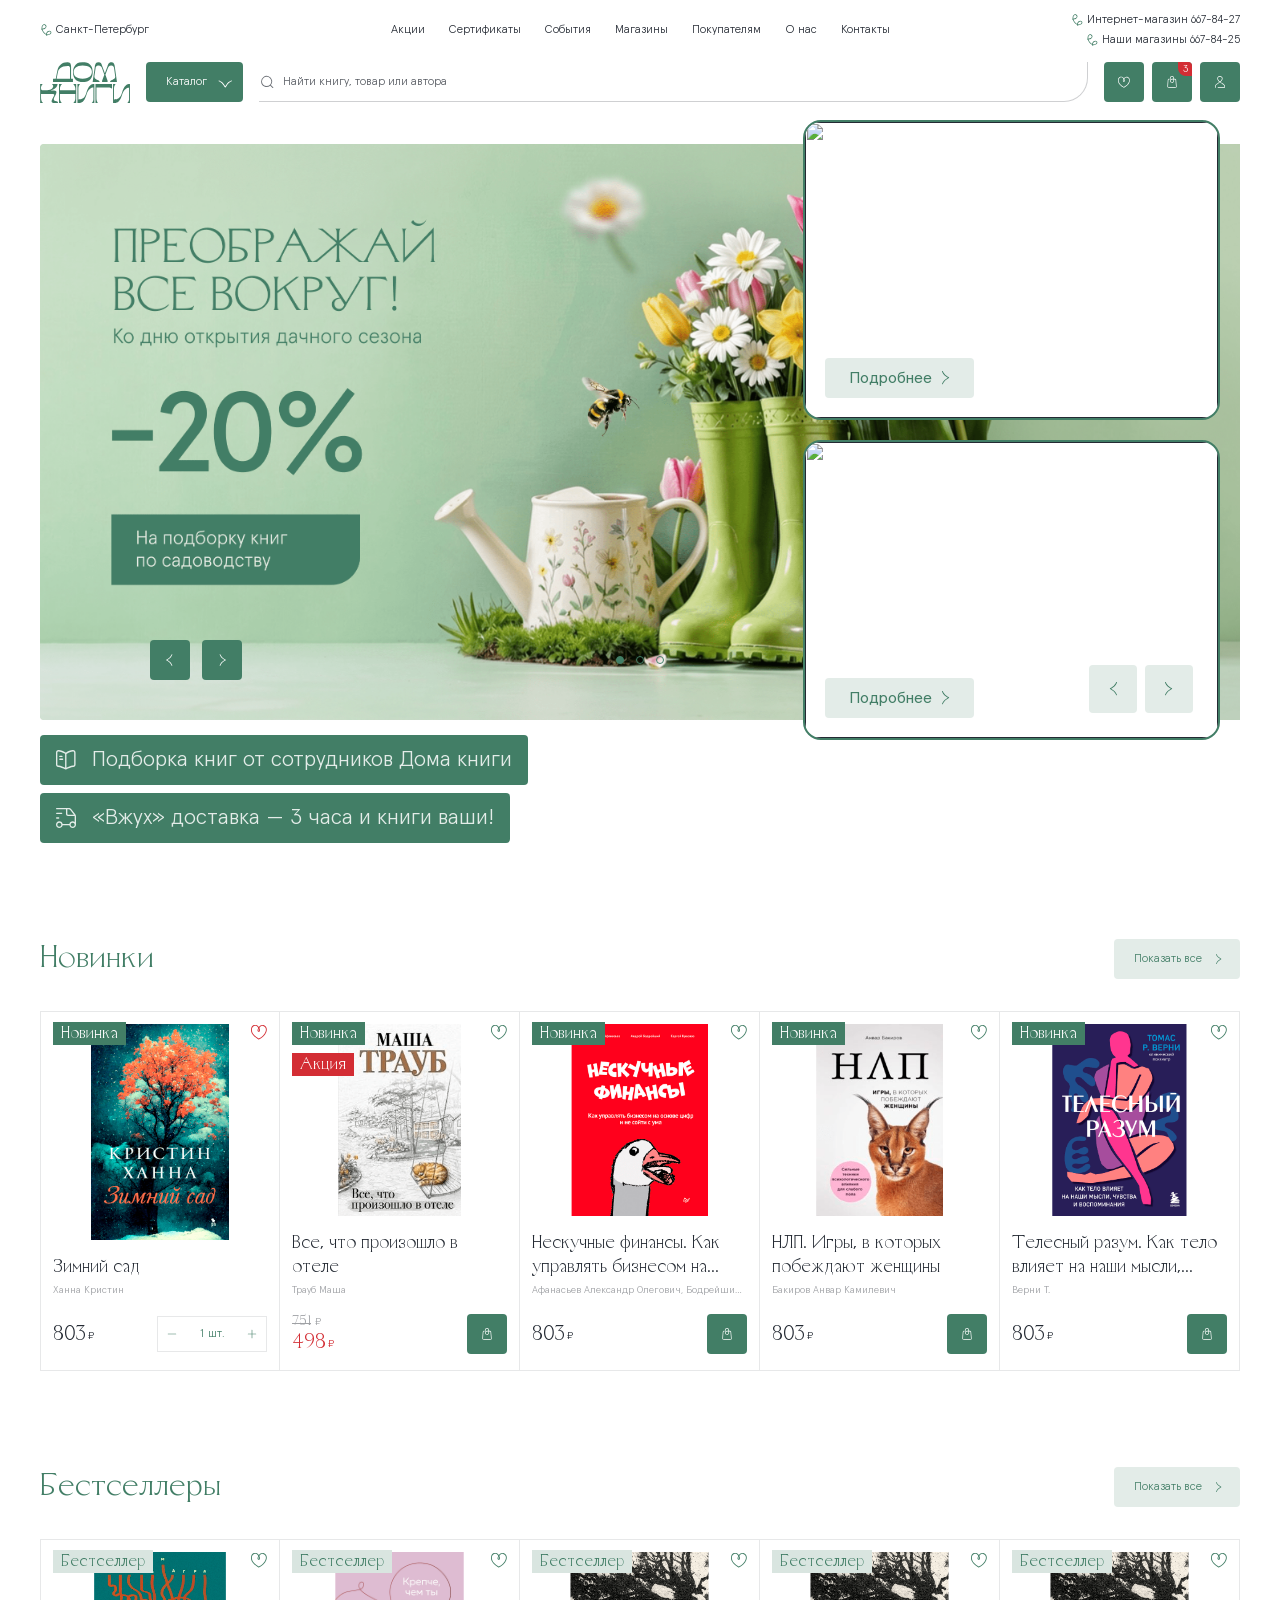
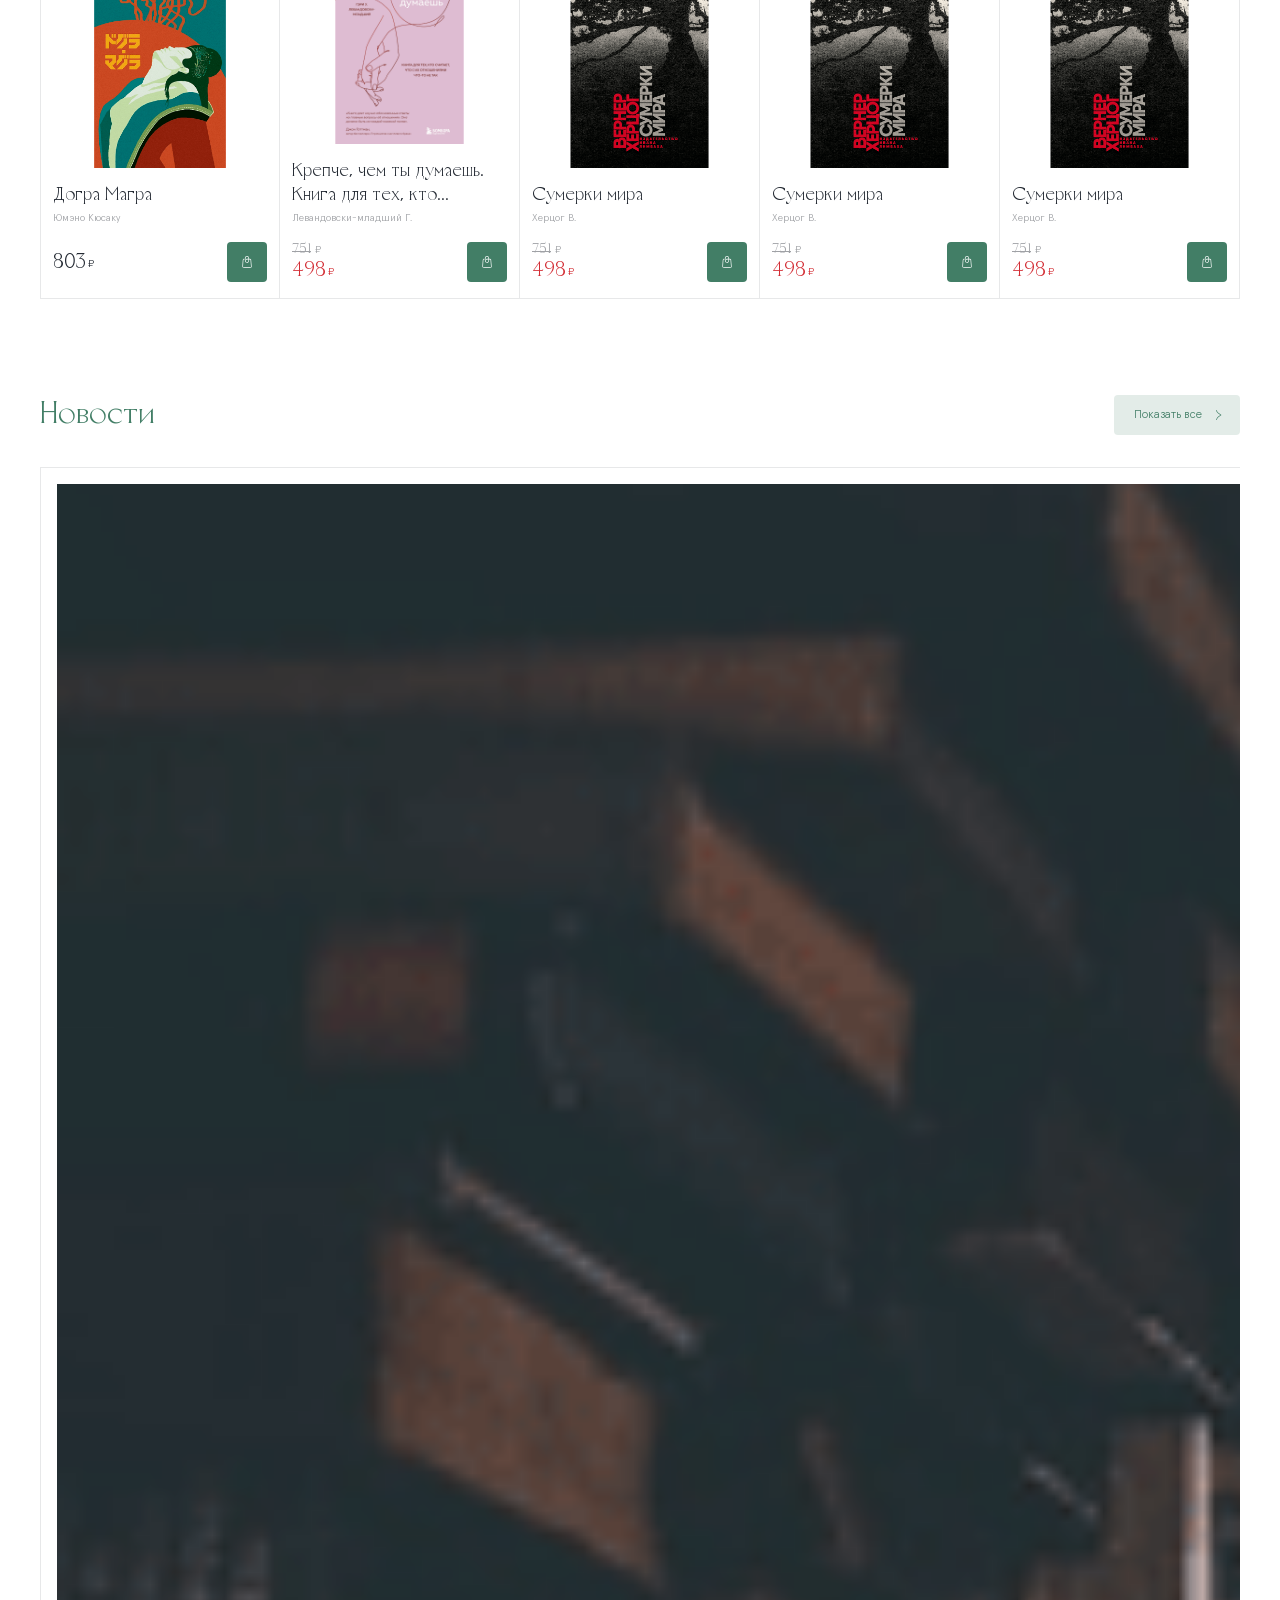
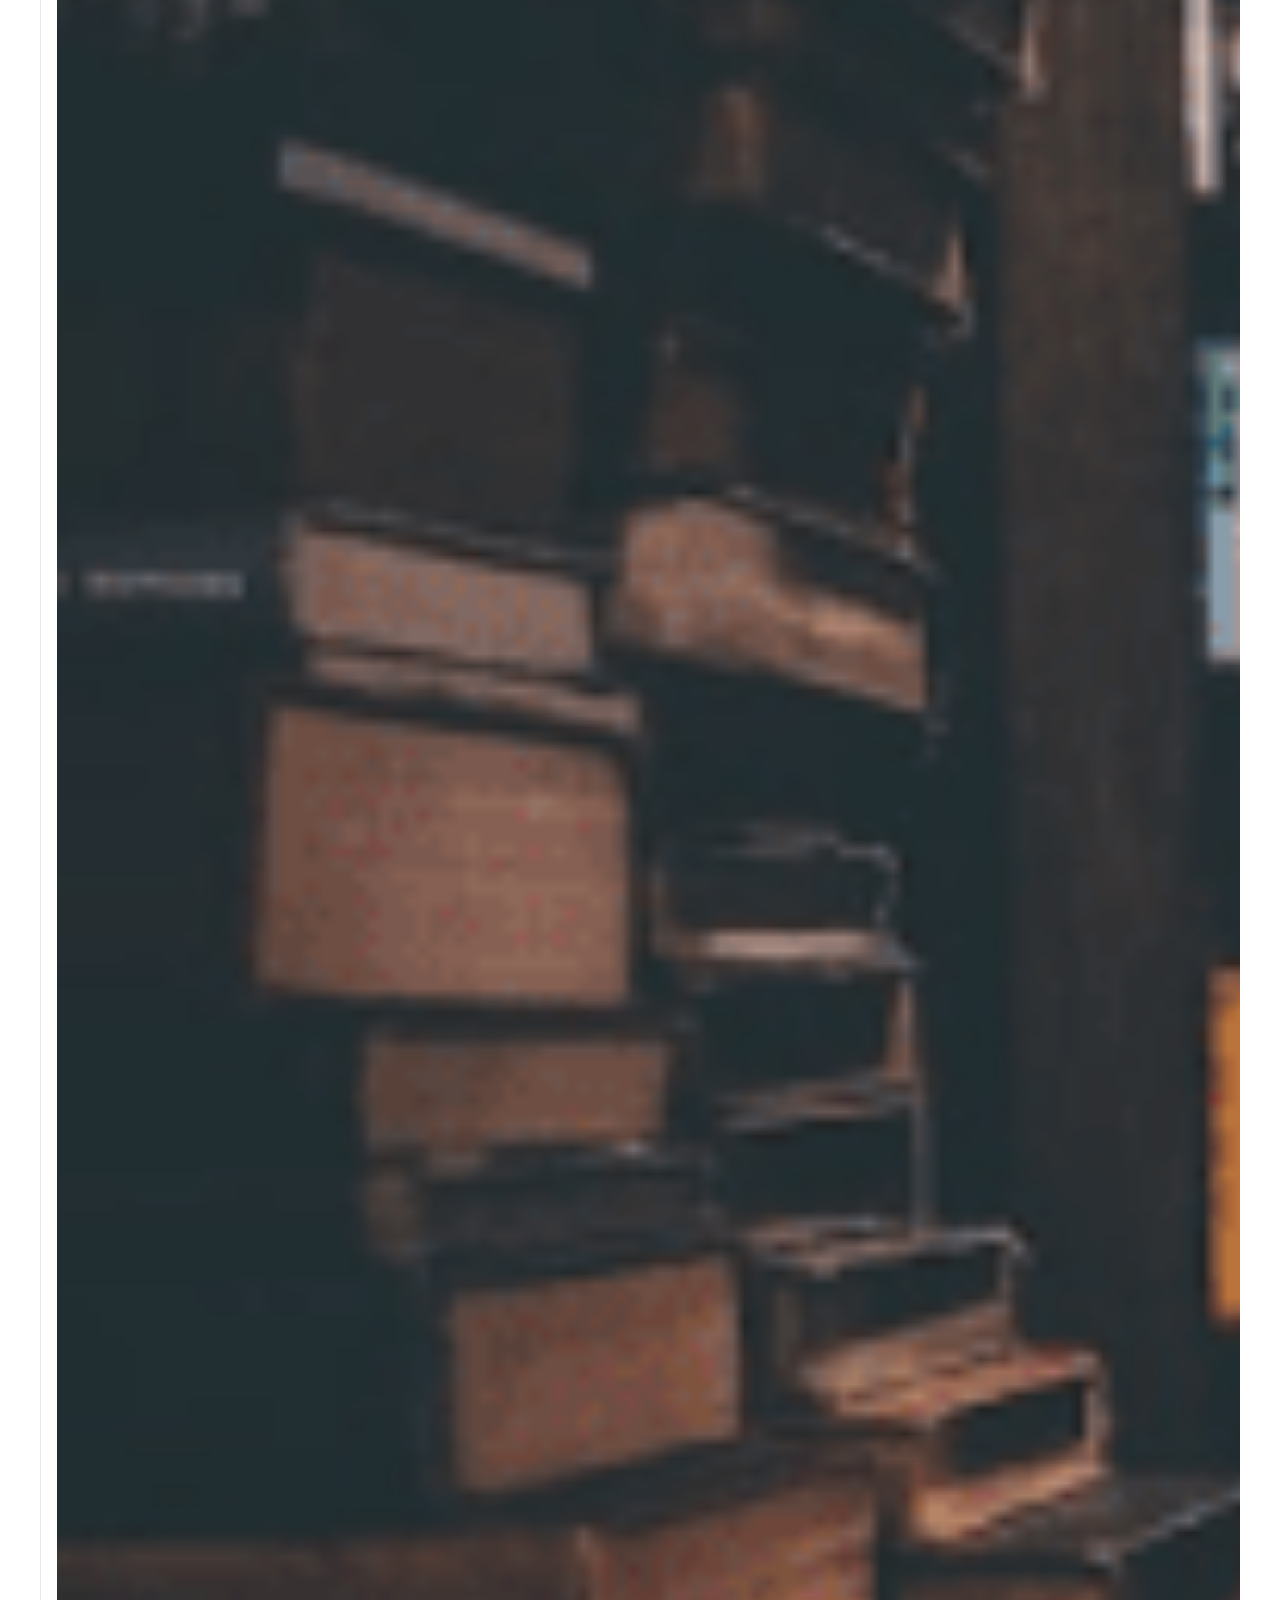
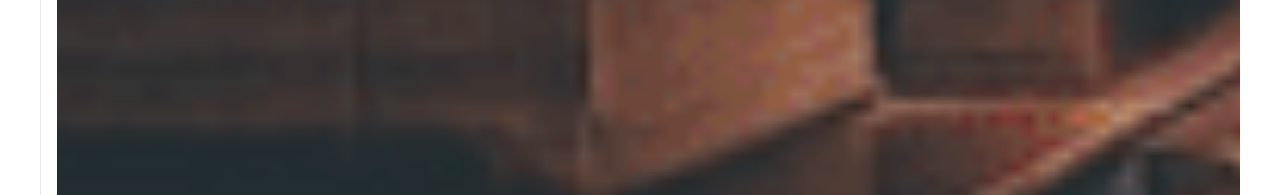
==== commit 36384061: "Add files via upload" ====
--- a/index.html
+++ b/index.html
@@ -893,40 +893,25 @@
 
     <div class="banner-main-min-banners">
         <a href="" class="banner-main-min-banners-item">
-            <div class="banner-main-min-banners-item__info">
-                <div class="banner-main-min-banners-item__info-text">Акции</div>
-            </div>
-            <img src="assets/img/banner-min-new.png" alt="">
+            <img src="assets/img/banner-min-new1.png" alt="">
             <button class="button btn btn-dark"><span class="btn-text">Подробнее</span></button>
         </a>
         <div class="banner-main-min-banners-slider">
             <div>
                 <a href="" class="banner-main-min-banners-item">
-                    <div class="banner-main-min-banners-item__info">
-                        <div class="banner-main-min-banners-item__info-text">20 мая 19:00</div>
-                        <div class="banner-main-min-banners-item__info-text">События</div>
-                    </div>
-                    <img src="assets/img/banner-min2-new.png" alt="">
+                    <img src="assets/img/banner-min2-new2.png" alt="">
                     <button class="button btn btn-dark"><span class="btn-text">Подробнее</span></button>
                 </a>
             </div>
             <div>
                 <a href="" class="banner-main-min-banners-item">
-                    <div class="banner-main-min-banners-item__info">
-                        <div class="banner-main-min-banners-item__info-text">20 мая 19:00</div>
-                        <div class="banner-main-min-banners-item__info-text">События</div>
-                    </div>
-                    <img src="assets/img/banner-min2-new.png" alt="">
+                    <img src="assets/img/banner-min-new1.png" alt="">
                     <button class="button btn btn-dark"><span class="btn-text">Подробнее</span></button>
                 </a>
             </div>
             <div>
                 <a href="" class="banner-main-min-banners-item">
-                    <div class="banner-main-min-banners-item__info">
-                        <div class="banner-main-min-banners-item__info-text">20 мая 19:00</div>
-                        <div class="banner-main-min-banners-item__info-text">События</div>
-                    </div>
-                    <img src="assets/img/banner-min2-new.png" alt="">
+                    <img src="assets/img/banner-min2-new2.png" alt="">
                     <button class="button btn btn-dark"><span class="btn-text">Подробнее</span></button>
                 </a>
             </div>
@@ -947,30 +932,19 @@
         <div class="banner-main-min-banners-slider-m">
             <div>
                 <a href="" class="banner-main-min-banners-item">
-                    <div class="banner-main-min-banners-item__info">
-                        <div class="banner-main-min-banners-item__info-text">Акции</div>
-                    </div>
-                    <img src="assets/img/banner-min-new.png" alt="">
+                    <img src="assets/img/banner-min-new1.png" alt="">
                     <button class="button btn btn-dark"><span class="btn-text">Подробнее</span></button>
                 </a>
             </div>
             <div>
                 <a href="" class="banner-main-min-banners-item">
-                    <div class="banner-main-min-banners-item__info">
-                        <div class="banner-main-min-banners-item__info-text">20 мая 19:00</div>
-                        <div class="banner-main-min-banners-item__info-text">События</div>
-                    </div>
-                    <img src="assets/img/banner-min2-new.png" alt="">
+                    <img src="assets/img/banner-min-new1.png" alt="">
                     <button class="button btn btn-dark"><span class="btn-text">Подробнее</span></button>
                 </a>
             </div>
             <div>
                 <a href="" class="banner-main-min-banners-item">
-                    <div class="banner-main-min-banners-item__info">
-                        <div class="banner-main-min-banners-item__info-text">20 мая 19:00</div>
-                        <div class="banner-main-min-banners-item__info-text">События</div>
-                    </div>
-                    <img src="assets/img/banner-min2-new.png" alt="">
+                    <img src="assets/img/banner-min2-new2.png" alt="">
                     <button class="button btn btn-dark"><span class="btn-text">Подробнее</span></button>
                 </a>
             </div>
@@ -979,7 +953,7 @@
 </div>
 <div class="banner-main-small-banners container">
     <div class="banner-main-small-banners__wrap banner-main-small-banners__wrap--desktop">
-        <div class="banner-main-small-banner">
+        <a href="#" class="banner-main-small-banner">
             <svg width="20" height="20" viewBox="0 0 20 20" fill="none" xmlns="http://www.w3.org/2000/svg">
                 <path fill-rule="evenodd" clip-rule="evenodd"
                     d="M0 2.66393C0 1.08792 1.22034 -0.122301 2.7029 0.00988148C4.72086 0.184287 7.71331 1.24747 9.42421 2.38289L9.65501 2.5305C9.65732 2.53167 9.66695 2.53637 9.68545 2.54128C9.71023 2.54786 9.74217 2.55244 9.77778 2.55244C9.81338 2.55244 9.84533 2.54786 9.8701 2.54128C9.88764 2.53662 9.89721 2.53216 9.90013 2.53071L10.0511 2.42655C11.7623 1.27889 14.7684 0.204185 16.7868 0.0197724C16.8062 0.0180022 16.8256 0.0171158 16.8451 0.0171158H16.8731C18.336 -0.0960627 19.5556 1.09155 19.5556 2.67363V14.3758C19.5556 15.6676 18.5952 16.8545 17.3754 17.017L17.3728 17.0174L17.0766 17.0557C15.1797 17.3255 12.2114 18.3706 10.5394 19.3533C10.2929 19.5028 10.0131 19.5556 9.77209 19.5556C9.53264 19.5556 9.25943 19.5035 9.01614 19.3639L8.99065 19.3503C8.98316 19.3463 8.97574 19.3422 8.9684 19.3379C7.29528 18.3626 4.32854 17.3243 2.43822 17.055L2.43537 17.0546L2.17557 17.0164C0.957941 16.8515 0 15.666 0 14.3758V2.66393ZM2.5897 1.45916C1.90798 1.3981 1.36434 1.93283 1.36434 2.66393V14.3758C1.36434 14.9456 1.82289 15.5038 2.34942 15.574L2.35803 15.5751L2.61894 15.6136L2.62041 15.6138C4.67338 15.9065 7.79104 16.997 9.61181 18.0554L9.63715 18.0689C9.64563 18.0735 9.65402 18.0782 9.66232 18.0831C9.66232 18.0831 9.6711 18.0875 9.69033 18.0921C9.71269 18.0976 9.74104 18.1013 9.77209 18.1013C9.80322 18.1013 9.83017 18.0976 9.84993 18.0927C9.86015 18.0902 9.86614 18.0879 9.86843 18.087L9.87551 18.0826C11.6959 17.0114 14.8333 15.9066 16.9006 15.6135L16.9085 15.6124L17.2061 15.574L17.2072 15.5738C17.7333 15.5031 18.1912 14.9452 18.1912 14.3758V2.67363C18.1912 1.93985 17.645 1.4072 16.9568 1.46886C16.9378 1.47056 16.9187 1.47141 16.8996 1.47141H16.8749C15.0737 1.64372 12.301 2.63722 10.7813 3.65511L10.6197 3.76662C10.3544 3.94214 10.0464 4.00673 9.77778 4.00673C9.51092 4.00673 9.20523 3.94287 8.94111 3.7699L8.7073 3.62037C7.17961 2.60489 4.39197 1.61468 2.59178 1.45934L2.5897 1.45916Z"
@@ -997,8 +971,8 @@
             <p class="banner-main-small-banner__text">
                 Подборка книг от сотрудников Дома книги
             </p>
-        </div>
-        <div class="banner-main-small-banner">
+        </a>
+        <a href="#" class="banner-main-small-banner">
             <svg width="20" height="20" viewBox="0 0 20 20" fill="none" xmlns="http://www.w3.org/2000/svg">
                 <path
                     d="M0.666394 5.99784H5.66435C6.0314 5.99784 6.33074 5.69848 6.33074 5.33144C6.33074 4.9644 6.03139 4.66504 5.66435 4.66504H0.666394C0.299344 4.66504 0 4.9644 0 5.33144C0 5.69848 0.299358 5.99784 0.666394 5.99784Z"
@@ -1013,33 +987,33 @@
             <p class="banner-main-small-banner__text">
                 «Вжух» доставка — 3 часа и книги ваши!
             </p>
-        </div>
+        </a>
     </div>
         <div class="banner-main-small-banners__wrap banner-main-small-banners__wrap--mobile">
-        <div class="banner-main-small-banner">
+        <a href="#" class="banner-main-small-banner">
             <img src="assets/img/Icon/banner-books.svg" alt="иконка книги">
             <p class="banner-main-small-banner__text">
                 Подбор<br>книги
             </p>
-        </div>
-        <div class="banner-main-small-banner">
+        </a>
+        <a href="#" class="banner-main-small-banner">
             <img src="assets/img/Icon/banner-box.svg" alt="иконка доставка">
             <p class="banner-main-small-banner__text">
                 «Вжух»<br>доставка 
             </p>
-        </div>
-        <div class="banner-main-small-banner">
+        </a>
+        <a href="#" class="banner-main-small-banner">
             <img src="assets/img/Icon/banner-friends.svg" alt="иконка клуб друзей">
             <p class="banner-main-small-banner__text">
                 Клуб друзей<br>Дома книги
             </p>
-        </div>
-        <div class="banner-main-small-banner">
+        </a>
+        <a href="#" class="banner-main-small-banner">
             <img src="assets/img/Icon/banner-promotion.svg" alt="иконка акции">
             <p class="banner-main-small-banner__text">
                 Акции
             </p>
-        </div>
+        </a>
     </div>
 </div>
 <section class="sec-gap container">
@@ -1979,4 +1953,4 @@
     </ul>
 </div>
 </body>
-</html>
+</html>
--- a/assets/css/app.min.css
+++ b/assets/css/app.min.css
@@ -1 +1 @@
-@charset "UTF-8";@-webkit-keyframes slideme{0%{left:-30px;margin-left:0}30%,to{left:110%;margin-left:80px}}@keyframes slideme{0%{left:-30px;margin-left:0}30%,to{left:110%;margin-left:80px}}@-webkit-keyframes shine{0%{opacity:.3;-webkit-transform:scale(1);transform:scale(1)}to{opacity:1;-webkit-transform:scale(1.1);transform:scale(1.1)}}@keyframes shine{0%{opacity:.3;-webkit-transform:scale(1);transform:scale(1)}to{opacity:1;-webkit-transform:scale(1.1);transform:scale(1.1)}}@-webkit-keyframes blink{0%{-webkit-transform:scale(0);transform:scale(0);opacity:1}50%{-webkit-transform:scale(1);transform:scale(1);opacity:.8}to{-webkit-transform:scale(2);transform:scale(2);opacity:0}}@keyframes blink{0%{-webkit-transform:scale(0);transform:scale(0);opacity:1}50%{-webkit-transform:scale(1);transform:scale(1);opacity:.8}to{-webkit-transform:scale(2);transform:scale(2);opacity:0}}@-webkit-keyframes nxt{0%{-webkit-transform:translateX(-.1rem);transform:translateX(-.1rem)}to{-webkit-transform:translateX(.1rem);transform:translateX(.1rem)}}@keyframes nxt{0%{-webkit-transform:translateX(-.1rem);transform:translateX(-.1rem)}to{-webkit-transform:translateX(.1rem);transform:translateX(.1rem)}}@-webkit-keyframes pulsation{0%{opacity:1;-webkit-transform:scale(0);transform:scale(0)}75%{opacity:.6;-webkit-transform:scale(.75);transform:scale(.75)}to{opacity:0;-webkit-transform:scale(1);transform:scale(1)}}@keyframes pulsation{0%{opacity:1;-webkit-transform:scale(0);transform:scale(0)}75%{opacity:.6;-webkit-transform:scale(.75);transform:scale(.75)}to{opacity:0;-webkit-transform:scale(1);transform:scale(1)}}@-webkit-keyframes floating{0%{-webkit-transform:translateY(0);transform:translateY(0)}to{-webkit-transform:translateY(-.8em);transform:translateY(-.8em)}}@keyframes floating{0%{-webkit-transform:translateY(0);transform:translateY(0)}to{-webkit-transform:translateY(-.8em);transform:translateY(-.8em)}}@-webkit-keyframes roll{0%{-webkit-transform:rotate(0deg);transform:rotate(0deg)}to{-webkit-transform:rotate(360deg);transform:rotate(360deg)}}@keyframes roll{0%{-webkit-transform:rotate(0deg);transform:rotate(0deg)}to{-webkit-transform:rotate(360deg);transform:rotate(360deg)}}@-webkit-keyframes pulse1{0%{-webkit-box-shadow:0 0 0 0 rgba(242,90,199,.6);box-shadow:0 0 0 0 rgba(242,90,199,.6)}70%{-webkit-box-shadow:0 0 0 20px transparent;box-shadow:0 0 0 20px transparent}to{-webkit-box-shadow:0 0 0 0 transparent;box-shadow:0 0 0 0 transparent}}@keyframes pulse1{0%{-webkit-box-shadow:0 0 0 0 rgba(242,90,199,.6);box-shadow:0 0 0 0 rgba(242,90,199,.6)}70%{-webkit-box-shadow:0 0 0 20px transparent;box-shadow:0 0 0 20px transparent}to{-webkit-box-shadow:0 0 0 0 transparent;box-shadow:0 0 0 0 transparent}}@-webkit-keyframes stroke{0%{stroke-dashoffset:0}to{stroke-dashoffset:1000rem}}@keyframes stroke{0%{stroke-dashoffset:0}to{stroke-dashoffset:1000rem}}@-webkit-keyframes strokeback{0%{stroke-dashoffset:1000rem}to{stroke-dashoffset:0}}@keyframes strokeback{0%{stroke-dashoffset:1000rem}to{stroke-dashoffset:0}}@font-face{font-family:"Manege Demo";src:url(../fonts/ManegeDemo-Light.woff);font-weight:300;font-style:normal;font-display:swap}@font-face{font-family:"Apercu Pro";src:url(../fonts/ApercuPro-Light.ttf);font-weight:300;font-style:normal;font-display:swap}@font-face{font-family:"Apercu Pro";src:url(../fonts/ApercuPro-Regular.ttf);font-weight:400;font-style:normal;font-display:swap}@font-face{font-family:"Apercu Pro";src:url(../fonts/ApercuPro-Medium.ttf);font-weight:500;font-style:normal;font-display:swap}.container,.container-min{max-width:1792px;width:calc(100% - 128px);margin-right:auto;margin-left:auto;padding:0;position:relative;z-index:1}.container-min{max-width:1080px}:root{--info-banner-h:0px;--app-height:100%}body{margin:0;-webkit-tap-highlight-color:transparent;width:100%;font-family:"Apercu Pro";-webkit-font-feature-settings:"clig" off,"liga" off;font-feature-settings:"clig" off,"liga" off;font-style:normal;font-weight:300;font-size:18px;line-height:24px;color:#242a33}body.fixed{overflow:hidden}body::-webkit-scrollbar{width:.4rem;background-color:#fff}body::-webkit-scrollbar-thumb{background-color:#427e66;width:.4rem}body.redTheme::-webkit-scrollbar-thumb{background-color:#a80e07}li{list-style:none}ul{padding:0}h1,h2,h3,h4,h5,h6,p,ul{margin:0}a{text-decoration:none;outline:0;color:inherit}img{-webkit-user-select:none;-moz-user-select:none;-ms-user-select:none;user-select:none}button,input{border:0;outline:0;background:0 0;padding:0;font-family:inherit}button{cursor:pointer}*{-webkit-box-sizing:border-box;box-sizing:border-box}.text-left{text-align:left}.fw-bold{font-weight:700}.fw-black{font-weight:900}.fw-normal{font-weight:400}.crossed{text-decoration:line-through}.visually-hidden{position:absolute!important;clip:rect(1px 1px 1px 1px);clip:rect(1px,1px,1px,1px);padding:0!important;border:0!important;height:1px!important;width:1px!important;overflow:hidden}.decor{position:absolute}picture img{height:100%;width:100%;-o-object-fit:contain;object-fit:contain}.slick-initialized .slick-slide,picture{display:block}.slick-initialized .slick-slide,.slick-track{height:-webkit-max-content;height:-moz-max-content;height:max-content}section{position:relative;z-index:1;width:100%}footer,header{z-index:2}input:not([type=checkbox]):not([type=radio]),select,textarea{-webkit-appearance:none;-moz-appearance:none;appearance:none}.page-wrapper{width:100%;overflow:hidden}[class*=ymaps-2-1][class*=-ground-pane]{filter:hue-rotate(180deg);-ms-filter:hue-rotate(180deg);-webkit-filter:grayscale(89%);-moz-filter:hue-rotate(180deg);-o-filter:hue-rotate(180deg)}.page-content{position:relative;z-index:2}.sec-gap{margin-top:122px}.sec-gap--min{margin-top:48px}.sec-gap--sm{margin-top:24px}.page-content{padding-top:120px;margin-top:36px}.page-wrapper{position:relative}.shop-list-arrows{position:absolute;display:-webkit-box;display:-ms-flexbox;display:flex;right:0;bottom:0;gap:8px}.formatted-text h1,.text-h1{font-size:72px;line-height:72px;color:#427e66}.formatted-text h2,.text-h2{font-size:48px;line-height:52px}.formatted-text h3,.text-h3{font-size:36px;line-height:44px}.formatted-text h4,.text-h4{font-size:28px;line-height:32px}.text-h5{font-size:20px;line-height:24px}.text-h1,.text-h2,.text-h3,.text-h4,.text-h5,.text-h6{font-family:"Manege Demo",Apercu Pro;font-style:normal;font-weight:300}.text-center{text-align:center}.text-link{font-family:"Apercu Pro";font-style:normal;font-weight:300;font-size:16px;line-height:16px;color:#242a33;-webkit-transition:all .3s;-o-transition:all .3s;transition:all .3s}.text-link:not(.text-accent):not(.text-light):hover{color:#427e66}.text-link.text-light:hover{color:#d9e5e0}.text-upper{text-transform:uppercase}.text-info{display:-webkit-box;display:-ms-flexbox;display:flex;-webkit-box-align:center;-ms-flex-align:center;align-items:center;margin-top:24px}.text-info::before{height:24px;width:24px;content:"";background-size:contain;background-repeat:no-repeat;background-image:url(../img/Icon/Alert.svg);margin-right:4px}.text-main{color:var(--absolute-1000, #242A33);-webkit-font-feature-settings:"clig" off,"liga" off;font-feature-settings:"clig" off,"liga" off;font-family:Apercu Pro;font-size:20px;font-weight:300;line-height:28px}.text-btn,.text-sub{font-style:normal;font-weight:300}.text-btn{font-family:"Apercu Pro";font-size:16px;line-height:16px;color:#fff}.text-sub{font-family:Apercu Pro;font-size:12px;line-height:12px;margin-top:8px}.formatted-text blockquote,.text-secondary{font-family:"Apercu Pro";font-style:normal;font-weight:300;font-size:14px;line-height:20px;color:#9fa1a5}.advinf,.text-ph{font-weight:300;font-size:16px;line-height:16px}.advinf{font-size:14px;margin-top:12px;line-height:20px;color:#878a8f}.text-deleted{color:#9fa1a5;-webkit-text-decoration-line:line-through;text-decoration-line:line-through}.disabled{opacity:.4}.text-justify{text-align:justify}.formatted-text{max-width:896px;margin-right:auto;margin-left:auto;line-height:36px}.formatted-text blockquote{margin:0;border-top:1px solid #427e66;border-bottom:1px solid #427e66;padding:24px 48px;color:#242a33;text-align:justify;font-family:Manege Demo;font-size:20px;line-height:32px;position:relative}.formatted-text blockquote:not(:first-child){margin-top:48px}.formatted-text blockquote:not(:last-child){margin-bottom:48px}.formatted-text blockquote::after,.formatted-text blockquote::before{content:"";position:absolute;background-image:url("data:image/svg+xml,%3Csvg xmlns='http://www.w3.org/2000/svg' width='18' height='13' viewBox='0 0 18 13' fill='none'%3E%3Cpath d='M17.031 0.727998C16.743 1.944 16.439 3.256 16.119 4.664C15.799 6.072 15.511 7.448 15.255 8.792C14.999 10.136 14.791 11.368 14.631 12.488H10.071L9.735 11.96C10.023 10.84 10.391 9.64 10.839 8.36C11.287 7.048 11.783 5.736 12.327 4.424C12.871 3.112 13.399 1.88 13.911 0.727998H17.031ZM8.151 0.727998C7.863 1.944 7.559 3.256 7.239 4.664C6.919 6.072 6.631 7.448 6.375 8.792C6.119 10.136 5.911 11.368 5.751 12.488H1.239L0.951 11.96C1.239 10.84 1.607 9.64 2.055 8.36C2.503 7.048 2.983 5.736 3.495 4.424C4.039 3.112 4.567 1.88 5.079 0.727998H8.151Z' fill='%23427E66'/%3E%3C/svg%3E");width:18px;height:13px;background-size:contain;background-repeat:no-repeat}.formatted-text blockquote::before{top:24px;left:0}.formatted-text blockquote::after{bottom:24px;right:0}.formatted-text a:not(.btn){text-decoration:underline}.formatted-text.--full{max-width:100%;width:100%;padding-left:0;padding-right:0}.formatted-text ul{margin-top:12px}.formatted-text ul li{padding-left:1.5em;position:relative}.formatted-text ul li::before,.questions-item-answ ul li::before{content:"";height:4px;width:4px;top:16px;left:12px;background-color:#242a33;position:absolute;border-radius:50%}.formatted-text ol li{list-style:auto}.formatted-text ol:last-child,.formatted-text ul:last-child,.questions-item-answ ol:last-child,.questions-item-answ ul:last-child{margin-bottom:0}.formatted-text p{text-indent:1.75em}.formatted-text p:not(:first-child){margin-top:12px}.formatted-text .article-book+p{margin-top:46px}.formatted-text h3+p:nth-child(n){margin-top:24px}.formatted-text h5{font-size:20px;line-height:24px;margin-top:24px}.formatted-text h1,.formatted-text h2,.formatted-text h3,.formatted-text h4,.formatted-text h5,.formatted-text h6{font-family:"Manege Demo";font-style:normal;font-weight:300;text-align:left}.customers__content__wrap .card-accept-list+h3:not(:first-child),.formatted-text h1:not(:first-child),.formatted-text h2:not(:first-child),.formatted-text h3:not(:first-child),.formatted-text h4:not(:first-child),.formatted-text h5:not(:first-child),.formatted-text h6:not(:first-child){margin-top:1em}.formatted-text h1.text-center,.formatted-text h2.text-center,.formatted-text h3.text-center,.formatted-text h4.text-center,.formatted-text h5.text-center,.formatted-text h6.text-center{text-align:center}.formatted-text h5+p:not(:first-child){margin-top:4px}.article-book__card.product-card p,.formatted-text h5+p{text-indent:0}.formatted-text table,.formatted-text table th{font-style:normal;font-weight:300;line-height:20px}.formatted-text table{font-size:14px;margin-top:24px;margin-bottom:24px}.formatted-text table th{color:#427e66;font-family:Manege Demo;font-size:16px}.formatted-text table td,.formatted-text table th{width:50%;padding-top:15px;padding-bottom:15px;text-align:left;vertical-align:top}.formatted-text table td:not(:first-child),.formatted-text table th:not(:first-child){padding-left:8px}.formatted-text table td:not(:last-child),.formatted-text table th:not(:last-child){padding-right:8px}.formatted-text table,.formatted-text tr{border:1px solid #e7e8e9;border-left:none;border-right:none;border-collapse:collapse}.form-input-error{font-family:"Apercu Pro";font-style:normal;font-weight:275;font-size:12px;line-height:16px;margin-top:8px}.text-light{color:#fff}.text-accent{color:#427e66}.text-alert{color:#d32d34}.info-banner{background-color:#427e66;padding-top:8px;padding-bottom:8px;position:sticky;top:0;width:100%;z-index:999999}.info-banner-close{position:absolute;right:12px;height:20px;width:20px;background-image:url("data:image/svg+xml,%3Csvg xmlns='http://www.w3.org/2000/svg' width='20' height='20' viewBox='0 0 20 20' fill='none'%3E%3Cpath fill-rule='evenodd' clip-rule='evenodd' d='M3.14645 3.14645C3.34171 2.95118 3.65829 2.95118 3.85355 3.14645L10 9.29289L16.1464 3.14645C16.3417 2.95118 16.6583 2.95118 16.8536 3.14645C17.0488 3.34171 17.0488 3.65829 16.8536 3.85355L10.7071 10L16.8536 16.1464C17.0488 16.3417 17.0488 16.6583 16.8536 16.8536C16.6583 17.0488 16.3417 17.0488 16.1464 16.8536L10 10.7071L3.85355 16.8536C3.65829 17.0488 3.34171 17.0488 3.14645 16.8536C2.95118 16.6583 2.95118 16.3417 3.14645 16.1464L9.29289 10L3.14645 3.85355C2.95118 3.65829 2.95118 3.34171 3.14645 3.14645Z' fill='white'/%3E%3C/svg%3E");background-repeat:no-repeat;background-size:contain;cursor:pointer;top:50%;-webkit-transform:translateY(-50%);-ms-transform:translateY(-50%);transform:translateY(-50%)}.btn,.btn-more{border-radius:4px;display:-webkit-box;display:-ms-flexbox;display:flex;-webkit-box-align:center;-ms-flex-align:center;align-items:center}.btn-more{padding:14px 20px 14px 24px;background-color:#e3ece8;-ms-flex-negative:0;flex-shrink:0;-webkit-transition:all .3s;-o-transition:all .3s;transition:all .3s}.btn--arrow-right::after,.btn-more::after{content:"";height:16px;width:16px;margin-left:10px;background-size:contain;background-image:url(../img/Icon/Chevron-Right.svg)}.btn-more:hover{background-color:#bdd2ca}.btn{height:48px;-webkit-box-pack:center;-ms-flex-pack:center;justify-content:center;width:-webkit-max-content;width:-moz-max-content;width:max-content;text-decoration:none}.btn__icon{height:16px;width:16px}.btn--dark{background-color:#427e66;padding-left:24px;padding-right:24px;-webkit-transition:all .3s;-o-transition:all .3s;transition:all .3s}.btn--dark:hover{background-color:#689885}.btn--arrow-right{padding-right:20px}.btn--arrow-right::after{margin-left:8px;background-repeat:no-repeat;background-image:url(../img/Icon/Chevron-Right-white.svg)}.btn-light{border-radius:4px;height:48px;padding:0 32px;display:-webkit-box;display:-ms-flexbox;display:flex;-webkit-box-align:center;-ms-flex-align:center;align-items:center;background:#e3ece8;-webkit-transition:all .3s;-o-transition:all .3s;transition:all .3s}.btn-light:hover{background-color:#bdd2ca}.btn-dark,.btn-light,.dots ul{-webkit-box-pack:center;-ms-flex-pack:center;justify-content:center}.btn-dark{display:-webkit-box;display:-ms-flexbox;height:48px;padding:0 32px;display:flex;-webkit-box-align:center;-ms-flex-align:center;align-items:center;border-radius:4px;background:#427e66;color:#fff;width:-webkit-max-content;width:-moz-max-content;width:max-content;-webkit-transition:all .3s;-o-transition:all .3s;transition:all .3s}.btn-dark:hover{background-color:#84ab9b}.redTheme{background:#999}.redTheme .btn,.redTheme .header-btn,.redTheme .header-right-btn{background-color:#a80d08}.redTheme .btn:hover,.redTheme .header-btn:hover,.redTheme .header-right-btn:hover{background-color:#bb0f09}.dots button,.slider-arrow{-webkit-transition:all .3s;-o-transition:all .3s;transition:all .3s}.slider-arrow{width:48px;height:48px;border-radius:4px;background:#427e66;display:-webkit-box;display:-ms-flexbox;display:flex;background-size:16px;background-repeat:no-repeat;background-position:center;background-image:url(../img/Icon/Chevron-Right-white.svg);pointer-events:all}.slider-arrow--prev{-webkit-transform:scaleX(-1);-ms-transform:scaleX(-1);transform:scaleX(-1)}.slider-arrow:hover{background-color:#689885}.slider-arrow--light{background-color:#e3ece8;background-image:url(../img/Icon/Chevron-Right.svg)}.slider-arrow--light:hover{background-color:#bdd2ca}.dots ul{font-size:0;gap:12px}.dots button{font-size:0;height:8px;width:8px;border-radius:50%;border:1px solid #427e66}.dots .slick-active button,.dots button:hover{background-color:#427e66}.dots ul,.tags,.tags-item{display:-webkit-box;display:-ms-flexbox;display:flex}.tags{gap:12px;margin-top:12px}.tags-item{-webkit-box-pack:center;-ms-flex-pack:center;justify-content:center;-webkit-box-align:center;-ms-flex-align:center;align-items:center;padding:6px 12px;border:1px solid #cfd0d2;color:#242a33;font-size:16px;font-weight:300;line-height:16px;-webkit-transition:all .5s;-o-transition:all .5s;transition:all .5s}.tags-item:hover{border:1px solid #427e66;background:#f5f8f7;color:#427e66}.tags-item:focus{border:1px solid #427e66;background:#d9e5e0;color:#427e66}.breadcumbs{display:-webkit-box;display:-ms-flexbox;display:flex;padding-bottom:29px}.breadcumbs-item:not(:last-child)::after{content:"";-ms-flex-negative:0;flex-shrink:0;height:16px;width:16px;margin-right:16px;margin-left:16px;display:inline-block;background-size:contain;background-repeat:no-repeat;background-image:url(../img/Icon/Chevron-Right-dark.svg);position:relative;top:3px}.pagination,.pagination-list{display:-webkit-box;display:-ms-flexbox;display:flex}.pagination{margin-top:19px;width:100%;-webkit-box-pack:center;-ms-flex-pack:center;justify-content:center;-webkit-box-align:center;-ms-flex-align:center;align-items:center}.pagination-list{font-size:20px;font-style:normal;font-weight:300;line-height:28px;gap:24px;padding-left:36px;padding-right:36px;margin-left:8px;margin-right:8px;color:#427e66}.pagination-arrow,.pagination-list a.current{display:-webkit-box;display:-ms-flexbox;display:flex;-webkit-box-pack:center;-ms-flex-pack:center;justify-content:center;-webkit-box-align:center;-ms-flex-align:center;align-items:center;position:relative}.pagination-list a.current{color:#fff;padding-left:14px;padding-right:14px}.pagination-list a.current::before{height:auto;aspect-ratio:1/1;width:100%;background-color:#427e66;border-radius:50%;content:"";position:absolute;top:50%;left:50%;-webkit-transform:translate(-50%,-50%);-ms-transform:translate(-50%,-50%);transform:translate(-50%,-50%);z-index:-1}.pagination-arrow{height:48px;width:48px;-ms-flex-negative:0;flex-shrink:0;padding:16px;gap:8px;border-radius:4px;-webkit-transition:all .5s;-o-transition:all .5s;transition:all .5s}.pagination-arrow--prev{-webkit-transform:scaleX(-1);-ms-transform:scaleX(-1);transform:scaleX(-1)}.pagination-arrow:hover{background-color:#e3ece8}.pagination-arrow:focus{background-color:#bdd2ca}.pagination-arrow::after{content:"";position:absolute;top:50%;left:50%;-webkit-transform:translate(-50%,-50%);-ms-transform:translate(-50%,-50%);transform:translate(-50%,-50%);height:16px;width:16px;background-size:contain;background-repeat:no-repeat;background-image:url(../img/Icon/Chevron-Right.svg)}.tab-list{display:-webkit-box;display:-ms-flexbox;display:flex}.tab-item{padding:18px 36px;cursor:pointer;text-align:center;border-radius:0 0 24px 0;border-right:1px solid #cfd0d2;border-bottom:1px solid #cfd0d2;background:#fff;display:-webkit-inline-box;display:-ms-inline-flexbox;display:inline-flex;position:relative;-webkit-box-pack:center;-ms-flex-pack:center;justify-content:center;font-family:Manege Demo;font-size:20px;font-style:normal;font-weight:300;line-height:24px;-webkit-transition:all .3s;-o-transition:all .3s;transition:all .3s}.tab-item:not(:first-child){padding-left:60px;margin-left:-24px}.tab-item:first-child{border-radius:24px 0}.tab-item.active{color:#427e66;border-color:#427e66;background-color:#e3ece8}.tab-item:hover{color:#427e66}.tab-item[disabled]{border-color:#cfd0d2!important;color:#cfd0d2;pointer-events:none;cursor:no-drop}.tab-mobile{display:none}.tab-content:not(.active){display:none}.share--wrap::after{font-size:10px;padding:2px 4px;background-color:#bdd2ca;border-radius:4px;content:"Скопировано!";position:absolute;bottom:-10px;left:50%;-webkit-transform:translate(-50%,100%);-ms-transform:translate(-50%,100%);transform:translate(-50%,100%);color:#427e66}.share--wrap:not(.active)::after{opacity:0;pointer-events:none}.share-list{position:absolute;display:none;z-index:10;right:0;width:-webkit-max-content;width:-moz-max-content;width:max-content}.share__btn{display:-webkit-box;display:-ms-flexbox;display:flex;-webkit-box-pack:center;-ms-flex-pack:center;justify-content:center;-webkit-box-align:center;-ms-flex-align:center;align-items:center;height:48px;width:48px;border-radius:4px;background:#e3ece8;margin-top:12px;-webkit-transition:all .3s;-o-transition:all .3s;transition:all .3s}.share__btn:hover{background-color:#bdd2ca}.share--wrap,.share__btn{position:relative}.page-head__back{display:-webkit-box;display:-ms-flexbox;display:flex;-webkit-box-align:center;-ms-flex-align:center;align-items:center;color:#242a33;position:absolute;bottom:0;left:0;-webkit-transition:all .3s;-o-transition:all .3s;transition:all .3s}.page-head__back::before{content:"";height:16px;width:16px;margin-right:8px;background-size:contain;background-repeat:no-repeat;background-image:url(../img/Icon/Chevron-Left.svg)}.auth-form-agree a,.form-choose-label p a:hover,.header-location-list button:hover,.header-location-list label:hover,.page-head__back:hover,.subscribe-success-popup__ins-list li span{color:#427e66}.page-head{position:relative}.person-info{display:-webkit-box;display:-ms-flexbox;display:flex;-webkit-box-align:center;-ms-flex-align:center;align-items:center;margin-top:24px;padding-bottom:16px}.person-info__img{width:96px;height:96px;border-radius:50%;overflow:hidden;margin-right:24px;-ms-flex-negative:0;flex-shrink:0}.person-info__img img{height:100%;width:100%;-o-object-fit:cover;object-fit:cover}.person-info__desc,.person-info__name{font-family:Manege Demo;font-size:28px;font-style:normal;font-weight:300;line-height:32px}.person-info__desc{font-family:Apercu Pro;font-size:14px;line-height:20px;margin-top:8px}.article-book{border:1px solid #cfd0d2;background:#edf3f0;padding:48px;margin-top:24px;margin-bottom:12px;display:-webkit-box;display:-ms-flexbox;display:flex;gap:48px}.article-book__card.product-card{height:540px;min-width:360px;max-width:360px;min-height:540px;max-height:540px;background-color:#fff}.article-book__card.product-card a{text-decoration:none!important}.article-book--l{-webkit-box-orient:horizontal;-webkit-box-direction:reverse;-ms-flex-direction:row-reverse;flex-direction:row-reverse}.article-book--r h1,.article-book--r h2,.article-book--r h3,.article-book--r h4,.article-book--r h5,.article-book--r h6{text-align:right}.article-book+.article-book{margin-top:12px}.page-404-img{width:1080px;height:360px;display:block}.page-404-btn,.page-404-img{margin-right:auto;margin-left:auto;margin-top:72px}.tech-page-content{height:720px;background:#f5f8f7;padding:72px;display:-webkit-box;display:-ms-flexbox;display:flex;-webkit-box-pack:center;-ms-flex-pack:center;justify-content:center;-webkit-box-align:center;-ms-flex-align:center;align-items:center;-webkit-box-orient:vertical;-webkit-box-direction:normal;-ms-flex-direction:column;flex-direction:column;position:relative;overflow:hidden}.tech-page__img{margin-right:auto;margin-left:auto;width:480px}.tech-page-sub{margin-top:24px}.tech-page-btn{margin-top:48px}.tech-page-btn-wrap .tech-page-btn{width:100%}.tech-page-btn-wrap .tech-page-btn:not(:first-child){margin-top:8px}.tech-page-btn,.tech-page-sub,.tech-page-title{position:relative;z-index:2}.tech-page-img{position:absolute;top:50%;left:50%;-webkit-transform:translate(-50%,-50%);-ms-transform:translate(-50%,-50%);transform:translate(-50%,-50%);width:1137.722px}.tech-page-content--bg{background-size:1137px auto;background-repeat:no-repeat;background-position:center;background-image:url(../img/bg1.png)}.subscribe-success{background:#f5f8f7;padding:72px;text-align:center}.subscribe-success__img{margin-right:auto;margin-left:auto;width:480px}.subscribe-success-title{margin-top:38px;margin-bottom:36px}.subscribe-success-form{margin-top:36px}.subscribe-success-form__line{display:-webkit-box;display:-ms-flexbox;display:flex;-webkit-box-pack:center;-ms-flex-pack:center;justify-content:center;gap:36px}.subscribe-success-form .form-choose-label:nth-child(n){margin-bottom:0}.subscribe-success-form__btn{margin-right:auto;margin-left:auto;margin-top:36px}.subscribe-success-reg{display:-webkit-box;display:-ms-flexbox;display:flex;-webkit-box-pack:center;-ms-flex-pack:center;justify-content:center;-webkit-box-align:center;-ms-flex-align:center;align-items:center;margin-top:24px}.subscribe-success-reg::after{margin-left:8px;background-position:center;background-image:url(../img/Icon/Chevron-Right-dark.svg)}.subscribe-success-popup{margin:auto;position:relative;background-color:#fff;padding:48px;-webkit-box-shadow:0 0 16px 0 rgba(73,74,82,.08);box-shadow:0 0 16px 0 rgba(73,74,82,.08);width:480px}.subscribe-success-popup__img{width:100%;max-width:360px;margin-right:auto;margin-left:auto;display:block;height:auto;margin-bottom:36px}.subscribe-success-popup__sub{font-family:Apercu Pro;font-size:14px;font-style:normal;font-weight:300;line-height:20px;margin-top:8px;text-align:center}.subscribe-success-popup__ins,.subscribe-success-popup__ins-list{color:#242a33;font-size:14px;font-style:normal;font-weight:300;line-height:20px}.subscribe-success-popup__ins{text-align:center;margin-top:24px}.subscribe-success-popup__ins-list{margin-top:8px}.subscribe-success-popup__ins-list li{position:relative;left:1.5em;padding-right:1.5em}.subscribe-success-popup__ins-list li::before{height:3px;width:3px;border-radius:50%;content:"";position:absolute;top:8px;left:-13px;background-color:#6f7379}.popup,.popup-wrap{width:100%;height:100%}.popup{background-color:rgba(66,126,102,.4);top:0;left:0;position:fixed;z-index:9999999;display:none}.popup-wrap{overflow:auto;padding:17px;display:-webkit-box;display:-ms-flexbox;display:flex;padding-top:1rem;padding-bottom:1rem}.popup-msg{width:480px;max-width:calc(100vw - 34px);margin:auto;position:relative;padding:48px;background-color:#fff;-webkit-box-shadow:0 0 16px 0 rgba(73,74,82,.08);box-shadow:0 0 16px 0 rgba(73,74,82,.08)}.popup-msg-text{margin:24px 0}.popup-msg-buttons{display:-webkit-box;display:-ms-flexbox;display:flex;-webkit-box-pack:justify;-ms-flex-pack:justify;justify-content:space-between}.popup-msg-buttons .btn{width:calc(50% - 4px)}.close{height:24px;width:24px;position:absolute;background-image:url(../img/Icon/Close.svg);top:24px;right:24px;background-size:contain;background-repeat:no-repeat;cursor:pointer}.reg-required{position:relative;width:450px;padding:48px;margin:auto;background-color:#fff;background-size:cover}.reg-required-buttons{display:-webkit-box;display:-ms-flexbox;display:flex;margin-top:24px;-webkit-box-pack:center;-ms-flex-pack:center;justify-content:center;gap:12px}.page-form-wrap{width:360px;margin-right:auto;margin-left:auto;margin-top:72px}.auth-form{width:100%}.auth-form-social,.auth-form-switch,.auth-form-switch--back{display:-webkit-box;display:-ms-flexbox;display:flex;-webkit-box-pack:center;-ms-flex-pack:center;justify-content:center}.auth-form-switch,.auth-form-switch--back{-webkit-box-align:center;-ms-flex-align:center;align-items:center;margin:24px auto 0}.auth-form-switch--back::before,.auth-form-switch::after,.subscribe-success-reg::after{height:16px;width:16px;background-size:contain;content:"";background-repeat:no-repeat}.auth-form-switch::after{margin-left:8px;background-image:url(../img/Icon/Chevron-Right-dark.svg)}.auth-form-switch--back::before{margin-right:8px;background-image:url(../img/Icon/Chevron-Left-dark.svg)}.auth-form-social{margin-top:36px}.auth-form-social__item:not(:last-child),.ui-datepicker .ui-datepicker-title select:not(:last-child){margin-right:8px}.auth-form-social__link{display:-webkit-box;display:-ms-flexbox;display:flex;height:48px;width:48px;-webkit-box-pack:center;-ms-flex-pack:center;justify-content:center;-webkit-box-align:center;-ms-flex-align:center;align-items:center;gap:8px;border-radius:4px;background:#e3ece8;-webkit-transition:all .3s;-o-transition:all .3s;transition:all .3s}.auth-form-social__link img{height:16px;width:16px}.auth-form-social__link:hover{background-color:#bdd2ca}.auth-form-form,.auth-form-tabs{margin-top:36px}.auth-form-tabs .tab-item{-webkit-box-flex:1;-ms-flex-positive:1;flex-grow:1}.auth-form .form-input{margin-bottom:12px}.auth-form-btn{width:100%;margin-top:24px}.auth-form-agree{font-family:Apercu Pro;font-size:14px;font-style:normal;font-weight:300;line-height:20px;margin-top:16px;text-align:center}.auth-form-forgot{margin-top:24px;text-align:center;display:-webkit-box;display:-ms-flexbox;display:flex;margin-right:auto;margin-left:auto}.auth-form-msg{font-family:Apercu Pro;font-size:16px;font-weight:300;line-height:100%;letter-spacing:0;text-align:center;margin-top:16px}.auth-form-msg:empty{margin-top:0}.auth-form-success{color:#13a463}.auth-form-error{color:#de3500}.shop-map{margin:auto;width:1280px;background-color:#fff;padding:72px 0 72px 128px;position:relative}.shop-map-wrap{position:relative;width:1045px}.shop-map-content{width:100%;height:100%;-o-object-fit:cover;object-fit:cover;position:absolute;top:0;left:0}.shop-map-content .active{z-index:3}.shop-map-d{position:absolute;display:-webkit-box;display:-ms-flexbox;display:flex}.shop-map-d.--hor{-webkit-box-orient:vertical;-webkit-box-direction:normal;-ms-flex-direction:column;flex-direction:column}.shop-map-d--1{bottom:265px;left:25px}.shop-map-d--2{bottom:142px;left:5px}.shop-map-d--3{bottom:196px;left:152px}.shop-map-d--4{bottom:33px;left:243px}.shop-map-d--5{top:34px;left:318px}.shop-map-d--6{top:119px;left:692px}.shop-map-d--7{top:145px;right:45px}.shop-map-d--8{top:315px;right:19px}.shop-map-d--9{top:167px;right:5px}.shop-map-d--10{top:235px;right:5px}.shop-map-d--11{top:331px;right:79px}.shop-map-d--12{top:138px;left:420px}.shop-map-d--13{top:138px;left:510px}.shop-map-d--14{top:138px;left:318px}.shop-map-d--15{left:308px;top:68px}.shop-map-d--16{left:644px;top:303px}.shop-map-d--17{left:824px;top:373px}.shop-map-d--18{left:875px;top:373px}.shop-map-d--19{left:827px;top:388px}.shop-map-d--20{right:309px;bottom:34px}.shop-map-d--21{right:221px;bottom:34px}.shop-map-d--22{right:163px;bottom:65px}.shop-map-d--23{right:250px;bottom:209px}.shop-map-d--24{left:612px;top:184px}.shop-map-d--25{top:141px;left:653px}.shop-map-d--26{top:155px;left:784px}.shop-map-d--27{right:211px;top:35px}.shop-map-d--28{right:79px;bottom:217px}.shop-map-d--29{right:79px;bottom:136px}.shop-map-d--30{right:79px;bottom:40px}.shop-map-d--31{left:258px;bottom:10px}.shop-map-d--32{left:361px;bottom:10px}.shop-map-d--33{left:458px;bottom:10px}.shop-map-d--34{left:555px;bottom:10px}.shop-map-d--35{left:733px;bottom:10px}.shop-map-d--36{left:65px;bottom:18px}.shop-map-d--37{right:381px;bottom:10px}.shop-map-d--38{right:209px;bottom:10px}.shop-map-d--39{right:149px;bottom:10px}.shop-map-d--40{top:34px;right:173px}.shop-map-d--41{top:34px;right:73px}.shop-map-d--42{top:34px;right:23px}.shop-map-d--43{top:283px;left:189px}.shop-map-d--44{bottom:33px;left:175px}.shop-map-d--45{right:5px;top:46px}.shop-map-d--46{right:5px;top:211px}.shop-map-d--47{top:393px;left:5px}.shop-map-d--48{top:290px;left:5px}.shop-map-d--49{top:260px;left:160px}.shop-map-d--50{right:121px;bottom:203px}.shop-map-d--51{left:609px;top:310px}.shop-map-d--52{left:626px;top:229px}.shop-map-d--53{left:633px;top:203px}.shop-map-d--54{top:265px;left:784px}.shop-map-d--55{top:222px;left:794px;border-bottom:2px solid #427e66}.shop-map-d--56{bottom:257px;left:16px}.shop-map-d--57{bottom:229px;left:5px}.shop-map-d--58{bottom:113px;left:5px}.shop-map-d--59{bottom:55px;left:5px}.shop-map-d--59 .shop-map-shelve-hor-m,.shop-map-d--60 .shop-map-shelve-hor-m{width:7px;height:13px;background-size:contain;background-repeat:no-repeat;margin-top:-1px;position:relative}.shop-map-d--60{bottom:12px;left:29px;-webkit-transform:rotate(-45deg);-ms-transform:rotate(-45deg);transform:rotate(-45deg)}.shop-map-d--60 .shop-map-shelve-hor-m{width:9px;height:17px}.shop-map-d--62{bottom:10px;left:245px}.shop-map-d--63{bottom:10px;left:369px}.shop-map-d--64{bottom:10px;left:492px}.shop-map-d--65{bottom:10px;left:593px}.shop-map-d--66{bottom:20px;left:685px}.shop-map-d--67{bottom:152px;left:685px}.shop-map-d--68{bottom:180px;left:587px}.shop-map-d--69{bottom:180px;left:485px}.shop-map-d--70{bottom:182px;left:320px}.shop-map-d--70 .shop-map-shelve{width:18.4px;height:8.8px;background-size:contain;background-repeat:no-repeat}.shop-map-d--71{bottom:180px;left:230px}.shop-map-d--72{bottom:219px;left:485px}.shop-map-d--73{bottom:219px;left:587px}.shop-map-d--74{bottom:219px;left:382px}.shop-map-d--75{bottom:229px;left:381px}.shop-map-d--76{left:381px;top:35px}.shop-map-d--77{left:407px;top:35px}.shop-map-d--78{left:682px;top:168px}.shop-map-d--79{left:683px;top:35px}.shop-map-d--80{left:692px;top:325px}.shop-map-d--81{bottom:150px;left:723px}.shop-map-d--82{bottom:178px;left:734px}.shop-map-d--82 .shop-map-shelve--usm,.shop-map-d--86 .shop-map-shelve--usm{width:15.3px;height:9.9px;background-size:contain}.shop-map-d--83{bottom:178px;left:890px}.shop-map-d--84{bottom:13px;left:956px}.shop-map-d--85{bottom:10px;left:770px}.shop-map-d--86{bottom:10px;left:870px}.shop-map-d--87{bottom:10px;left:53px}.shop-map-d--88{bottom:25px;left:140px}.shop-map-d--89{bottom:64px;left:151px}.shop-map-d--90{bottom:128px;left:152px}.shop-map-d--91{bottom:138px;left:145px}.shop-map-d--92{bottom:192px;left:671px}.shop-map-d--93{left:694px;top:405px}.shop-map-i{background-image:url("data:image/svg+xml,%3Csvg xmlns='http://www.w3.org/2000/svg' width='20' height='31' viewBox='0 0 20 31' fill='none'%3E%3Cpath fill-rule='evenodd' clip-rule='evenodd' d='M20 1H0V7V25V31H20V25V7V1Z' fill='white'/%3E%3Cpath fill-rule='evenodd' clip-rule='evenodd' d='M19 2H1V7H19V2ZM1 24V8H19V24H1ZM1 25H19V30H1V25ZM0 7V25V31H20V25V7V1H0V7ZM9 20V12H4V10H16V12H11V20H16V22H4V20H9Z' fill='%23427E66'/%3E%3C/svg%3E");width:20px;height:31px;position:absolute}.shop-map-i--1{top:257px;left:782px}.shop-map-i--2{top:257px;left:844px}.shop-map-i--3{top:257px;left:895px}.shop-map-shelve,.shop-map-shelve--m{background-image:url("data:image/svg+xml,%3Csvg width='23' height='11' viewBox='0 0 23 11' fill='none' xmlns='http://www.w3.org/2000/svg'%3E%3Cpath d='M0 11L-4.80825e-07 0L23 -1.00536e-06L23 11L0 11Z' fill='white' /%3E%3Cpath fill-rule='evenodd' clip-rule='evenodd' d='M1 1L1 10L22 10L22 0.999999L1 1ZM0 11L23 11L23 -1.00536e-06L-4.80825e-07 0L0 11Z' fill='%23427E66' /%3E%3C/svg%3E");width:23px;height:11px;background-size:contain;margin-left:-1px;position:relative}.shop-map-shelve--m{background-image:url("data:image/svg+xml,%3Csvg width='17' height='7' viewBox='0 0 17 7' fill='none' xmlns='http://www.w3.org/2000/svg'%3E%3Cpath d='M0 7L-3.0598e-07 0L17 -7.43094e-07L17 7L0 7Z' fill='white' /%3E%3Cpath fill-rule='evenodd' clip-rule='evenodd' d='M1 1L1 6L16 6L16 0.999999L1 1ZM0 7L17 7L17 -7.43094e-07L-3.0598e-07 0L0 7Z' fill='%23427E66' /%3E%3C/svg%3E");width:17px;height:7px}.shop-map-shelve--s{background-image:url("data:image/svg+xml,%3Csvg xmlns='http://www.w3.org/2000/svg' width='19' height='10' viewBox='0 0 19 10' fill='none'%3E%3Crect width='10' height='18.9269' transform='translate(0 10) rotate(-90)' fill='white'/%3E%3Cpath fill-rule='evenodd' clip-rule='evenodd' d='M-4.37114e-08 9L-4.37114e-07 0L1 -4.37113e-08L1 9L17.9268 9L17.9268 10L1 10L0 10L-4.37114e-08 9ZM17.9269 10L17.9269 1.70066e-07L18.9269 1.26354e-07L18.9269 10L17.9269 10Z' fill='%23427E66'/%3E%3C/svg%3E");width:19px;height:10px;margin-left:-1px;position:relative}.shop-map-shelve--sm,.shop-map-shelve--ush,.shop-map-shelve--usm{background-image:url("data:image/svg+xml,%3Csvg xmlns='http://www.w3.org/2000/svg' width='20' height='11' viewBox='0 0 20 11' fill='none'%3E%3Cpath d='M20 0L20 11L-4.80825e-07 11L0 -7.0733e-07L20 0Z' fill='white'/%3E%3Cpath fill-rule='evenodd' clip-rule='evenodd' d='M19 10L19 1L1 0.999999L1 10L19 10ZM20 0L0 -7.0733e-07L-4.80825e-07 11L20 11L20 0Z' fill='%23427E66'/%3E%3C/svg%3E");width:20px;height:11px;margin-left:-1px;position:relative}.shop-map-shelve--ush,.shop-map-shelve--usm{background-image:url("data:image/svg+xml,%3Csvg xmlns='http://www.w3.org/2000/svg' width='17' height='11' viewBox='0 0 17 11' fill='none'%3E%3Cpath d='M17 0L17 11L-4.80825e-07 11L0 -6.0123e-07L17 0Z' fill='white'/%3E%3Cpath fill-rule='evenodd' clip-rule='evenodd' d='M16 10L16 1L1 0.999999L1 10L16 10ZM17 0L0 -6.0123e-07L-4.80825e-07 11L17 11L17 0Z' fill='%23427E66'/%3E%3C/svg%3E");width:17px}.shop-map-shelve--ush{background-image:url("data:image/svg+xml,%3Csvg xmlns='http://www.w3.org/2000/svg' width='17' height='9' viewBox='0 0 17 9' fill='none'%3E%3Cpath d='M17 0L17 9L-3.93403e-07 9L0 -6.0123e-07L17 0Z' fill='white'/%3E%3Cpath fill-rule='evenodd' clip-rule='evenodd' d='M16 8L16 1L1 0.999999L1 8L16 8ZM17 0L0 -6.0123e-07L-3.93403e-07 9L17 9L17 0Z' fill='%23427E66'/%3E%3C/svg%3E");height:9px}.shop-map-shelve-hor,.shop-map-shelve-hor-m{background-image:url("data:image/svg+xml,%3Csvg width='11' height='20' viewBox='0 0 11 20' fill='none' xmlns='http://www.w3.org/2000/svg'%3E%3Cpath d='M0 0H11V20H0V0Z' fill='white' /%3E%3Cpath fill-rule='evenodd' clip-rule='evenodd' d='M10 1H1V19H10V1ZM0 0V20H11V0H0Z' fill='%23427E66' /%3E%3C/svg%3E");width:11px;height:20px;margin-top:-1px;position:relative}.shop-map-shelve-hor-m{background-image:url("data:image/svg+xml,%3Csvg xmlns='http://www.w3.org/2000/svg' width='10' height='18' viewBox='0 0 10 18' fill='none'%3E%3Cpath d='M0 0H10V18H0V0Z' fill='white'/%3E%3Cpath fill-rule='evenodd' clip-rule='evenodd' d='M9 1H1V17H9V1ZM0 0V18H10V0H0Z' fill='%23427E66'/%3E%3C/svg%3E");width:10px;height:18px}.shop-map-shelve-hor-sm{background-image:url("data:image/svg+xml,%3Csvg xmlns='http://www.w3.org/2000/svg' width='7' height='15' viewBox='0 0 7 15' fill='none'%3E%3Cpath d='M0 0H7V15H0V0Z' fill='white'/%3E%3Cpath fill-rule='evenodd' clip-rule='evenodd' d='M6 0.882353H1V14.1176H6V0.882353ZM0 0V15H7V0H0Z' fill='%23427E66'/%3E%3C/svg%3E");width:7px;height:15px;margin-top:-1px}.shop-map-shelve-hor-lg{width:9px;height:33px;background-image:url("data:image/svg+xml,%3Csvg xmlns='http://www.w3.org/2000/svg' width='9' height='33' viewBox='0 0 9 33' fill='none'%3E%3Cpath d='M0 0L9 0L9 33L0 33L0 0Z' fill='white'/%3E%3Cpath fill-rule='evenodd' clip-rule='evenodd' d='M8 1L1 1L1 32L8 32L8 1ZM0 0L0 33L9 33L9 0L0 0Z' fill='%23427E66'/%3E%3C/svg%3E")}.shop-map-shelve--h{background-image:url("data:image/svg+xml,%3Csvg width='23' height='7' viewBox='0 0 23 7' fill='none' xmlns='http://www.w3.org/2000/svg'%3E%3Cpath d='M0 7L-3.0598e-07 9.53674e-07L23 -5.16876e-08L23 7L0 7Z' fill='white' /%3E%3Cpath fill-rule='evenodd' clip-rule='evenodd' d='M1 1L1 6L22 6L22 1L1 1ZM0 7L23 7L23 -5.16876e-08L-3.0598e-07 9.53674e-07L0 7Z' fill='%23427E66' /%3E%3C/svg%3E");height:7px;width:23px;background-size:contain;position:absolute}.shop-map-shelve--h--0{top:-7px;left:5px}.shop-map-shelve--h--1{left:442px;bottom:33px}.shop-map-shelve--h--2{left:526px;bottom:33px}.shop-map-shelve--h--3{left:428px;bottom:206px}.shop-map-shelve--h--4{left:518px;bottom:206px}.shop-map-shelve--h--5{top:350px;left:414px}.shop-map-shelve--h--6{top:350px;left:444px}.shop-map-shelve--h--7{left:505px;top:350px}.shop-map-shelve--h--8{left:535px;top:350px}.shop-map-shelve--h--9{top:180px;left:416px}.shop-map-shelve--h--10{top:180px;left:445px}.shop-map-shelve--h--11{left:506px;top:180px}.shop-map-shelve--h--12{left:535px;top:180px}.shop-map-shelve--h--13{left:582px;top:287px}.shop-map-shelve--h--14{left:510px;top:287px}.shop-map-shelve--h--15{left:437px;top:287px}.shop-map-shelve--v{background-size:contain;position:absolute;background-image:url("data:image/svg+xml,%3Csvg xmlns='http://www.w3.org/2000/svg' width='7' height='35' viewBox='0 0 7 35' fill='none'%3E%3Crect x='6.5' y='34.5' width='6' height='34' transform='rotate(-180 6.5 34.5)' fill='white' stroke='%23427E66'/%3E%3C/svg%3E");width:7px;height:35px}.shop-map-shelve--v--1{left:414px;bottom:212px}.shop-map-shelve--v--2{left:460px;bottom:212px}.shop-map-shelve--v--3{left:505px;bottom:212px}.shop-map-shelve--v--4{left:551px;bottom:212px}.shop-map-shelve--v--5{left:646px;bottom:188px}.shop-map-shelve--v--6{left:585px;bottom:188px}.shop-map-shelve--v--7{left:546px;bottom:188px;z-index:2}.shop-map-shelve--v--8{left:483px;bottom:188px;z-index:2}.shop-map-shelve--v--9{left:443px;bottom:184px;z-index:2}.shop-map-shelve--vh{background-size:contain;position:absolute;background-image:url("data:image/svg+xml,%3Csvg xmlns='http://www.w3.org/2000/svg' width='7' height='44' viewBox='0 0 7 44' fill='none'%3E%3Cpath d='M0 0L7.00001 1.22392e-06L7 44L-7.6932e-06 44L0 0Z' fill='white'/%3E%3Cpath fill-rule='evenodd' clip-rule='evenodd' d='M6.00001 1L1 1L0.999992 43L6 43L6.00001 1ZM0 0L-7.6932e-06 44L7 44L7.00001 1.22392e-06L0 0Z' fill='%23427E66'/%3E%3C/svg%3E");width:7px;height:44px}.shop-map-shelve--vh--1{left:416px;top:138px}.shop-map-shelve--vh--2{left:461px;top:138px}.shop-map-shelve--vh--3{left:506px;top:138px}.shop-map-shelve--vh--4{left:551px;top:138px}.shop-map-sh{position:absolute;background-image:url("data:image/svg+xml,%3Csvg width='20' height='43' viewBox='0 0 20 43' fill='none' xmlns='http://www.w3.org/2000/svg'%3E%3Cpath d='M0 0H20V43H0V0Z' fill='white' /%3E%3Cpath fill-rule='evenodd' clip-rule='evenodd' d='M4.5 1H9.5V42H4.5V1ZM10.5 0H9.5H4.5H3.5H0V43H20V0H16.5H15.5H10.5ZM15.5 1H10.5V42H15.5V1ZM16.5 42H19V1H16.5V42ZM3.5 1V42H1V1H3.5Z' fill='%23427E66' /%3E%3C/svg%3E");width:20px;height:43px}.shop-map-sh--1{bottom:152px;left:226px}.shop-map-sh--2{top:187px;right:163px}.shop-map-sh--3{top:187px;right:123px}.shop-map-sh--4{top:187px;right:83px}.shop-map-sh--5{top:187px;right:43px}.shop-map-sh--6{top:257px;right:163px}.shop-map-sh--7{top:257px;right:123px}.shop-map-sh--8{top:257px;right:83px}.shop-map-sh--9{top:257px;right:43px}.shop-map-sh--10{bottom:44px;left:452px}.shop-map-sh--11{bottom:44px;left:499px}.shop-map-sh--12{bottom:44px;left:546px}.shop-map-d4{background-image:url("data:image/svg+xml,%3Csvg width='13' height='47' viewBox='0 0 13 47' fill='none' xmlns='http://www.w3.org/2000/svg'%3E%3Cpath fill-rule='evenodd' clip-rule='evenodd' d='M1 0H12V3H13V44H12V47H1V44H0V3H1V0Z' fill='white' /%3E%3Cpath fill-rule='evenodd' clip-rule='evenodd' d='M11 1H2V3H11V1ZM1 0V3H0V44H1V47H12V44H13V3H12V0H1ZM11 44H7H6H2V46H11V44ZM12 43V24H7V43H12ZM6 43V24H1V43H6ZM7 4H12V23H7V4ZM1 4H6V23H1V4Z' fill='%23427E66' /%3E%3C/svg%3E");width:13px;height:47px;position:absolute}.shop-map-d4--1{left:388px;bottom:55px}.shop-map-d4--2{left:420px;bottom:55px}.shop-map-d4--3{left:452px;bottom:55px}.shop-map-d4--4{left:484px;bottom:55px}.shop-map-d4--5{left:516px;bottom:55px}.shop-map-d4--6{left:548px;bottom:55px}.shop-map-d4--7{top:71px;left:345px}.shop-map-d4--8{top:71px;left:396px}.shop-map-d4--9{top:71px;left:447px}.shop-map-d4--10{top:71px;left:498px}.shop-map-d4--11{bottom:128px;left:231px}.shop-map-d4--12{bottom:128px;left:269px}.shop-map-d4--13{bottom:128px;left:307px}.shop-map-d4--14{bottom:45px;left:231px}.shop-map-d4--15{bottom:45px;left:269px}.shop-map-d4--16{bottom:45px;left:307px}.shop-map-d4--17{bottom:45px;right:347px}.shop-map-d4--18{bottom:45px;right:309px}.shop-map-d4--19{bottom:45px;right:271px}.shop-map-d4--20{bottom:45px;right:233px}.shop-map-d4--21{bottom:45px;right:195px}.shop-map-d4--22{bottom:45px;right:158px}.shop-map-d4--23{bottom:45px;right:120px}.shop-map-d4--24{bottom:125px;right:195px}.shop-map-d4--25{bottom:125px;right:158px}.shop-map-d4--26{bottom:125px;right:120px}.shop-map-d4--27{bottom:40px;left:244px}.shop-map-d4--28{bottom:40px;left:284px}.shop-map-d4--29{bottom:40px;left:323px}.shop-map-d4--30{bottom:40px;left:362px}.shop-map-d4--31{bottom:40px;left:401px}.shop-map-d4--41{bottom:40px;left:441px}.shop-map-d4--42{bottom:40px;left:481px}.shop-map-d4--43{bottom:40px;left:521px}.shop-map-d4--32{bottom:40px;left:596px}.shop-map-d4--33{bottom:53px;left:806px}.shop-map-d4--34{bottom:53px;left:878px}.shop-map-d4--35{bottom:53px;left:914px}.shop-map-d4--36{bottom:259px;left:424px}.shop-map-d4--37{bottom:259px;left:491px}.shop-map-d4--38{bottom:259px;left:528px}.shop-map-d4--39{bottom:259px;left:595px}.shop-map-d4--40{bottom:259px;left:632px}.shop-map-d6{background-image:url("data:image/svg+xml,%3Csvg xmlns='http://www.w3.org/2000/svg' width='58' height='58' viewBox='0 0 58 58' fill='none'%3E%3Cpath fill-rule='evenodd' clip-rule='evenodd' d='M48.7904 0.707107L56.5685 8.48528L54.4472 10.6066L55.1543 11.3137L11.3137 55.1543L10.6066 54.4472L8.48527 56.5685L0.707094 48.7904L2.82841 46.669L2.12131 45.9619L45.9619 2.12132L46.669 2.82843L48.7904 0.707107Z' fill='white'/%3E%3Cpath fill-rule='evenodd' clip-rule='evenodd' d='M55.1543 8.48528L48.7904 2.12132L47.3761 3.53553L53.7401 9.8995L55.1543 8.48528ZM48.7904 0.707107L46.669 2.82843L45.9619 2.12132L2.12131 45.9619L2.82841 46.669L0.707094 48.7904L8.48527 56.5685L10.6066 54.4472L11.3137 55.1543L55.1543 11.3137L54.4472 10.6066L56.5685 8.48528L48.7904 0.707107ZM9.89948 53.7401L3.53552 47.3762L2.12131 48.7904L8.48527 55.1543L9.89948 53.7401ZM11.3137 53.7401L24.7487 40.3051L21.2132 36.7696L7.77816 50.2046L11.3137 53.7401ZM7.07106 49.4975L20.5061 36.0624L16.9706 32.5269L3.53552 45.9619L7.07106 49.4975ZM50.2046 7.77817L53.7401 11.3137L40.3051 24.7487L36.7695 21.2132L50.2046 7.77817ZM45.9619 3.53553L49.4975 7.07107L36.0624 20.5061L32.5269 16.9706L45.9619 3.53553ZM36.0624 21.9203L39.598 25.4558L25.4558 39.598L21.9203 36.0624L36.0624 21.9203ZM21.2132 35.3553L35.3553 21.2132L31.8198 17.6777L17.6777 31.8198L21.2132 35.3553Z' fill='%23427E66'/%3E%3C/svg%3E");height:57px;width:57px;position:absolute}.shop-map-d6.--rev{background-image:url("data:image/svg+xml,%3Csvg xmlns='http://www.w3.org/2000/svg' width='52' height='63' viewBox='0 0 52 63' fill='none'%3E%3Cpath fill-rule='evenodd' clip-rule='evenodd' d='M1.43025 7.76476L10.2101 1.13803L12.0174 3.53255L12.8156 2.93012L50.1662 52.4168L49.3681 53.0192L51.1754 55.4137L42.3955 62.0404L40.5882 59.6459L39.79 60.2484L2.43937 10.7617L3.23754 10.1593L1.43025 7.76476Z' fill='white'/%3E%3Cpath fill-rule='evenodd' clip-rule='evenodd' d='M10.0144 2.53863L2.83085 7.9605L4.03571 9.55684L11.2193 4.13498L10.0144 2.53863ZM1.43025 7.76476L3.23754 10.1593L2.43937 10.7617L39.79 60.2484L40.5882 59.6459L42.3955 62.0404L51.1754 55.4137L49.3681 53.0192L50.1662 52.4168L12.8156 2.93012L12.0174 3.53255L10.2101 1.13803L1.43025 7.76476ZM48.5699 53.6216L41.3864 59.0435L42.5912 60.6398L49.7748 55.218L48.5699 53.6216ZM48.7656 52.221L37.3195 37.0558L33.3286 40.0679L44.7748 55.2332L48.7656 52.221ZM43.9766 55.8356L32.5305 40.6703L28.5396 43.6825L39.9858 58.8478L43.9766 55.8356ZM8.629 7.34287L12.6199 4.33072L24.066 19.496L20.0752 22.5081L8.629 7.34287ZM3.83997 10.9574L7.83083 7.9453L19.277 23.1106L15.2861 26.1227L3.83997 10.9574ZM20.6776 23.3063L24.6685 20.2942L36.7171 36.2576L32.7262 39.2697L20.6776 23.3063ZM31.928 39.8722L19.8794 23.9087L15.8886 26.9209L27.9372 42.8843L31.928 39.8722Z' fill='%23427E66'/%3E%3C/svg%3E");width:52px;height:63px}.shop-map-d6--1{bottom:80px;left:56px}.shop-map-d6--2{bottom:50px;left:85px}.shop-map-d6--3{bottom:52px;left:371px}.shop-map-d6--4{bottom:52px;left:410px}.shop-map-d6--5{bottom:52px;left:449px}.shop-map-d6--6{bottom:52px;left:488px}.shop-map-d6--7{bottom:52px;left:527px}.shop-map-d6--8{bottom:52px;left:566px}.shop-map-d6--9{bottom:52px;left:605px}.shop-map-ds{width:13px;height:68px;background-image:url("data:image/svg+xml,%3Csvg xmlns='http://www.w3.org/2000/svg' width='13' height='68' viewBox='0 0 13 68' fill='none'%3E%3Cpath fill-rule='evenodd' clip-rule='evenodd' d='M1 0H12V3H13V65H12V68H1V65H0V3H1V0Z' fill='white'/%3E%3Cpath fill-rule='evenodd' clip-rule='evenodd' d='M11 1H2V3H11V1ZM1 0V3H0V65H1V68H12V65H13V3H12V0H1ZM11 65H2V67H11V65ZM12 64V45H7V64H12ZM6 64V45H1V64H6ZM7 4H12V23H7V4ZM1 4H6V23H1V4ZM7 24H12V44H7V24ZM6 44V24H1V44H6Z' fill='%23427E66'/%3E%3C/svg%3E");background-size:contain;position:absolute}.shop-map-ds--1{left:424px;top:69px}.shop-map-ds--2{top:69px;left:491px}.shop-map-ds--3{left:528px;top:69px}.shop-map-ds--4{top:69px;left:595px}.shop-map-ds--5{top:69px;left:632px}.shop-map-df,.shop-map-tooltip::after{background-image:url("data:image/svg+xml,%3Csvg xmlns='http://www.w3.org/2000/svg' width='16' height='36' viewBox='0 0 16 36' fill='none'%3E%3Crect x='3.5' y='0.5' width='9' height='35' fill='white' stroke='%23427E66'/%3E%3Crect x='0.5' y='1.5' width='3' height='34' fill='white' stroke='%23427E66'/%3E%3Crect x='12.5' y='1.5' width='3' height='34' fill='white' stroke='%23427E66'/%3E%3Crect y='18' width='16' height='1' fill='%23427E66'/%3E%3C/svg%3E");width:16px;height:36px;position:absolute}.shop-map-df--1{left:432px;bottom:246px}.shop-map-df--2{left:523px;bottom:246px}.shop-map-df--3,.shop-map-df--4{left:434px;top:180px;background-image:url("data:image/svg+xml,%3Csvg xmlns='http://www.w3.org/2000/svg' width='16' height='36' viewBox='0 0 16 36' fill='none'%3E%3Crect x='3.5' y='0.5' width='9' height='35' fill='white' stroke='%23427E66' transform='rotate(180, 8, 18)'/%3E%3Crect x='0.5' y='0.5' width='3' height='34' fill='white' stroke='%23427E66' transform='rotate(180, 8, 18)'/%3E%3Crect x='12.5' y='0.5' width='3' height='34' fill='white' stroke='%23427E66' transform='rotate(180, 8, 18)'/%3E%3Crect x='0' y='17' width='16' height='1' fill='%23427E66' transform='rotate(180, 8, 18)'/%3E%3C/svg%3E")}.shop-map-df--4{left:524px}.shop-map-sv{background-image:url("data:image/svg+xml,%3Csvg xmlns='http://www.w3.org/2000/svg' width='43' height='20' viewBox='0 0 43 20' fill='none'%3E%3Cpath d='M43 0L43 20L-8.74228e-07 20L0 -1.87959e-06L43 0Z' fill='white'/%3E%3Cpath fill-rule='evenodd' clip-rule='evenodd' d='M42 4.5L42 9.5L1 9.5L1 4.5L42 4.5ZM43 10.5L43 9.5L43 4.5L43 3.5L43 0L0 -1.87959e-06L-8.74228e-07 20L43 20L43 16.5L43 15.5L43 10.5ZM42 15.5L42 10.5L1 10.5L0.999999 15.5L42 15.5ZM0.999999 16.5L0.999999 19L42 19L42 16.5L0.999999 16.5ZM42 3.5L1 3.5L1 0.999998L42 1L42 3.5Z' fill='%23427E66'/%3E%3C/svg%3E");width:43px;height:20px;position:absolute}.shop-map-sv--1{top:61px;right:145px}.shop-map-sv--2{top:103px;right:145px}.shop-map-sv--3{top:143px;right:145px}.shop-map-sv--4{top:185px;right:145px}.shop-map-sv--5{top:61px;right:46px}.shop-map-sv--6{top:103px;right:46px}.shop-map-dv{background-image:url("data:image/svg+xml,%3Csvg xmlns='http://www.w3.org/2000/svg' width='16' height='20' viewBox='0 0 16 20' fill='none'%3E%3Cpath fill-rule='evenodd' clip-rule='evenodd' d='M3 0H13V1H16V19H13V20H3V19H0V1H3V0Z' fill='white'/%3E%3Cpath fill-rule='evenodd' clip-rule='evenodd' d='M12 1H4V19H12V1ZM13 1V0H3V1H0V19H3V20H13V19H16V1H13ZM13 2V18H15V2H13ZM1 2H3V18H1V2Z' fill='%23427E66'/%3E%3C/svg%3E");width:16px;height:20px;position:relative}.shop-map-dfr{background-image:url("data:image/svg+xml,%3Csvg xmlns='http://www.w3.org/2000/svg' width='13' height='27' viewBox='0 0 13 27' fill='none'%3E%3Cpath fill-rule='evenodd' clip-rule='evenodd' d='M11 1H2V3H11V1ZM1 0V3H0V24H1V27H12V24H13V3H12V0H1ZM11 24H7H6H2V26H11V24ZM12 23V4H7V23H12ZM6 23V4H1V23H6Z' fill='%23427E66'/%3E%3C/svg%3E");background-size:contain;position:absolute;width:13px;height:27px}.shop-map-dfr--1{top:0;left:0}.shop-map-d4a{background-image:url("data:image/svg+xml,%3Csvg xmlns='http://www.w3.org/2000/svg' width='42' height='42' viewBox='0 0 42 42' fill='none'%3E%3Cpath fill-rule='evenodd' clip-rule='evenodd' d='M33.2337 7.55191e-05L41.0119 7.77825L38.8906 9.89957L39.5977 10.6067L10.6063 39.5981L9.89919 38.8909L7.77787 41.0123L-0.00030005 33.2341L2.12102 31.1128L1.41391 30.4057L30.4053 1.41429L31.1124 2.1214L33.2337 7.55191e-05Z' fill='white'/%3E%3Cpath fill-rule='evenodd' clip-rule='evenodd' d='M39.5977 7.77825L33.2337 1.41429L31.8195 2.8285L38.1835 9.19246L39.5977 7.77825ZM33.2337 7.55191e-05L31.1124 2.1214L30.4053 1.41429L1.41391 30.4057L2.12102 31.1128L-0.00030005 33.2341L7.77787 41.0123L9.89919 38.8909L10.6063 39.5981L39.5977 10.6067L38.8906 9.89957L41.0119 7.77825L33.2337 7.55191e-05ZM9.19209 38.1838L6.36366 35.3554L5.65655 34.6483L2.82813 31.8199L1.41391 33.2341L7.77787 39.5981L9.19209 38.1838ZM10.6063 38.1838L24.0413 24.7488L20.5058 21.2133L7.07077 34.6483L10.6063 38.1838ZM6.36366 33.9412L19.7987 20.5062L16.2632 16.9706L2.82813 30.4057L6.36366 33.9412ZM34.6479 7.07114L38.1835 10.6067L24.7484 24.0417L21.2129 20.5062L34.6479 7.07114ZM30.4053 2.8285L33.9408 6.36404L20.5058 19.7991L16.9703 16.2635L30.4053 2.8285Z' fill='%23427E66'/%3E%3C/svg%3E");height:42px;width:42px;position:absolute;background-size:contain}.shop-map-d4a--1{left:50px;top:400px}.shop-map-d4a--2{left:50px;top:350px}.shop-map-d4a--3{left:50px;top:300px}.shop-map-d4a--4{left:50px;top:250px}.shop-map-d2a{background-image:url("data:image/svg+xml,%3Csvg xmlns='http://www.w3.org/2000/svg' width='29' height='29' viewBox='0 0 29 29' fill='none'%3E%3Cpath fill-rule='evenodd' clip-rule='evenodd' d='M20.1568 0.707107L27.935 8.48528L25.8137 10.6066L26.5208 11.3137L11.6715 26.163L10.9644 25.4558L8.84311 27.5772L1.06493 19.799L3.18625 17.6777L2.47914 16.9706L17.3284 2.12132L18.0355 2.82843L20.1568 0.707107Z' fill='white'/%3E%3Cpath fill-rule='evenodd' clip-rule='evenodd' d='M26.5208 8.48528L20.1568 2.12132L18.7426 3.53553L25.1066 9.89949L26.5208 8.48528ZM20.1568 0.707107L18.0355 2.82843L17.3284 2.12132L2.47914 16.9706L3.18625 17.6777L1.06493 19.799L8.84311 27.5772L10.9644 25.4558L11.6715 26.163L26.5208 11.3137L25.8137 10.6066L27.935 8.48528L20.1568 0.707107ZM10.2573 24.7487L7.42889 21.9203L6.72179 21.2132L3.89336 18.3848L2.47914 19.799L8.84311 26.163L10.2573 24.7487ZM11.6715 24.7487L25.1066 11.3137L21.571 7.77817L8.136 21.2132L11.6715 24.7487ZM7.42889 20.5061L20.8639 7.07107L17.3284 3.53553L3.89336 16.9706L7.42889 20.5061Z' fill='%23427E66'/%3E%3C/svg%3E");height:29px;width:29px;position:absolute;background-size:contain}.shop-map-d2a--1{left:50px;top:200px}.shop-map-d2{background-image:url("data:image/svg+xml,%3Csvg xmlns='http://www.w3.org/2000/svg' width='13' height='27' viewBox='0 0 13 27' fill='none'%3E%3Cpath fill-rule='evenodd' clip-rule='evenodd' d='M1 0H12V3H13V24H12V27H1V24H0V3H1V0Z' fill='white'/%3E%3Cpath fill-rule='evenodd' clip-rule='evenodd' d='M11 1H2V3H11V1ZM1 0V3H0V24H1V27H12V24H13V3H12V0H1ZM11 24H7H6H2V26H11V24ZM12 23V4H7V23H12ZM6 23V4H1V23H6Z' fill='%23427E66'/%3E%3C/svg%3E");width:13px;height:27px;position:absolute;background-size:contain}.shop-map-d2--1{bottom:40px;left:561px}.shop-map-tooltip{border-radius:8px;padding:20px;width:320px;background-color:rgba(255,255,255,.95);position:absolute;top:-16px;left:50%;-webkit-transform:translate(-50%,-100%);-ms-transform:translate(-50%,-100%);transform:translate(-50%,-100%)}.shop-map-tooltip::after{background-image:url("data:image/svg+xml,%3Csvg width='16' height='8' viewBox='0 0 16 8' fill='none' xmlns='http://www.w3.org/2000/svg'%3E%3Cpath opacity='0.95' d='M0 0L16 1.90798e-07L7.9841 8L0 0Z' fill='white' /%3E%3C/svg%3E");height:8px;bottom:-8px;left:50%;-webkit-transform:translateX(-50%);-ms-transform:translateX(-50%);transform:translateX(-50%);content:""}.shop-map-tooltip-inf{display:-webkit-box;display:-ms-flexbox;display:flex}.shop-map-tooltip-img{border:1px solid #e7e8e9;width:58px;height:63px;-ms-flex-negative:0;flex-shrink:0;margin-left:16px;padding:10px}.shop-map-tooltip-img img{width:100%;height:100%;-o-object-fit:contain;object-fit:contain}.shop-map-tooltip-adr{text-align:center;margin-top:29px}.shop-map-tooltip .text-secondary{color:#242a33}.shop-map-svg{margin-top:29px;width:1045px}.shop-map-svg .zone{pointer-events:none;fill:#e3ece8}.shop-map-svg .zone_active{fill:#84ab9b}.shop-map-svg--3{width:972px}.shop-map-d--5 .shop-map-shelve{width:19.4px;height:9px}.shop-map-bg{position:absolute;width:20px;height:57px;background:#fff;border:1px solid #427e66}.shop-map-bg--1{left:694px;top:155px}.shop-map-bg--2{left:735px;top:155px}.shop-map-i.active{background-image:url("data:image/svg+xml,%3Csvg xmlns='http://www.w3.org/2000/svg' width='20' height='31' viewBox='0 0 20 31' fill='none'%3E%3Cpath fill-rule='evenodd' clip-rule='evenodd' d='M20 1H0V7V25V31H20V25V7V1Z' fill='%23FFF4B3'/%3E%3Cpath fill-rule='evenodd' clip-rule='evenodd' d='M19 2H1V7H19V2ZM1 24V8H19V24H1ZM1 25H19V30H1V25ZM0 7V25V31H20V25V7V1H0V7ZM9 20V12H4V10H16V12H11V20H16V22H4V20H9Z' fill='%23427E66'/%3E%3C/svg%3E")}.shop-map-shelve.active{background-image:url("data:image/svg+xml,%3Csvg width='23' height='11' viewBox='0 0 23 11' fill='none' xmlns='http://www.w3.org/2000/svg'%3E%3Cpath d='M0 11L-4.80825e-07 0L23 -1.00536e-06L23 11L0 11Z' fill='%23FFF4B3' /%3E%3Cpath fill-rule='evenodd' clip-rule='evenodd' d='M1 1L1 10L22 10L22 0.999999L1 1ZM0 11L23 11L23 -1.00536e-06L-4.80825e-07 0L0 11Z' fill='%23427E66' /%3E%3C/svg%3E")}.shop-map-shelve--m.active{background-image:url("data:image/svg+xml,%3Csvg width='17' height='7' viewBox='0 0 17 7' fill='none' xmlns='http://www.w3.org/2000/svg'%3E%3Cpath d='M0 7L-3.0598e-07 0L17 -7.43094e-07L17 7L0 7Z' fill='%23FFF4B3' /%3E%3Cpath fill-rule='evenodd' clip-rule='evenodd' d='M1 1L1 6L16 6L16 0.999999L1 1ZM0 7L17 7L17 -7.43094e-07L-3.0598e-07 0L0 7Z' fill='%23427E66' /%3E%3C/svg%3E")}.shop-map-shelve--s.active{background-image:url("data:image/svg+xml,%3Csvg xmlns='http://www.w3.org/2000/svg' width='19' height='10' viewBox='0 0 19 10' fill='none'%3E%3Crect width='10' height='18.9269' transform='translate(0 10) rotate(-90)' fill='%23FFF4B3'/%3E%3Cpath fill-rule='evenodd' clip-rule='evenodd' d='M-4.37114e-08 9L-4.37114e-07 0L1 -4.37113e-08L1 9L17.9268 9L17.9268 10L1 10L0 10L-4.37114e-08 9ZM17.9269 10L17.9269 1.70066e-07L18.9269 1.26354e-07L18.9269 10L17.9269 10Z' fill='%23427E66'/%3E%3C/svg%3E")}.shop-map-shelve--sm.active{background-image:url("data:image/svg+xml,%3Csvg xmlns='http://www.w3.org/2000/svg' width='20' height='11' viewBox='0 0 20 11' fill='none'%3E%3Cpath d='M20 0L20 11L-4.80825e-07 11L0 -7.0733e-07L20 0Z' fill='%23FFF4B3'/%3E%3Cpath fill-rule='evenodd' clip-rule='evenodd' d='M19 10L19 1L1 0.999999L1 10L19 10ZM20 0L0 -7.0733e-07L-4.80825e-07 11L20 11L20 0Z' fill='%23427E66'/%3E%3C/svg%3E")}.shop-map-shelve--usm.active{background-image:url("data:image/svg+xml,%3Csvg xmlns='http://www.w3.org/2000/svg' width='17' height='11' viewBox='0 0 17 11' fill='none'%3E%3Cpath d='M17 0L17 11L-4.80825e-07 11L0 -6.0123e-07L17 0Z' fill='%23FFF4B3'/%3E%3Cpath fill-rule='evenodd' clip-rule='evenodd' d='M16 10L16 1L1 0.999999L1 10L16 10ZM17 0L0 -6.0123e-07L-4.80825e-07 11L17 11L17 0Z' fill='%23427E66'/%3E%3C/svg%3E")}.shop-map-shelve--ush.active{background-image:url("data:image/svg+xml,%3Csvg xmlns='http://www.w3.org/2000/svg' width='17' height='9' viewBox='0 0 17 9' fill='none'%3E%3Cpath d='M17 0L17 9L-3.93403e-07 9L0 -6.0123e-07L17 0Z' fill='%23FFF4B3'/%3E%3Cpath fill-rule='evenodd' clip-rule='evenodd' d='M16 8L16 1L1 0.999999L1 8L16 8ZM17 0L0 -6.0123e-07L-3.93403e-07 9L17 9L17 0Z' fill='%23427E66'/%3E%3C/svg%3E")}.shop-map-shelve-hor.active{background-image:url("data:image/svg+xml,%3Csvg width='11' height='20' viewBox='0 0 11 20' fill='none' xmlns='http://www.w3.org/2000/svg'%3E%3Cpath d='M0 0H11V20H0V0Z' fill='%23FFF4B3' /%3E%3Cpath fill-rule='evenodd' clip-rule='evenodd' d='M10 1H1V19H10V1ZM0 0V20H11V0H0Z' fill='%23427E66' /%3E%3C/svg%3E")}.shop-map-shelve-hor-m.active{background-image:url("data:image/svg+xml,%3Csvg xmlns='http://www.w3.org/2000/svg' width='10' height='18' viewBox='0 0 10 18' fill='none'%3E%3Cpath d='M0 0H10V18H0V0Z' fill='%23FFF4B3'/%3E%3Cpath fill-rule='evenodd' clip-rule='evenodd' d='M9 1H1V17H9V1ZM0 0V18H10V0H0Z' fill='%23427E66'/%3E%3C/svg%3E")}.shop-map-shelve-hor-sm.active{background-image:url("data:image/svg+xml,%3Csvg xmlns='http://www.w3.org/2000/svg' width='7' height='15' viewBox='0 0 7 15' fill='none'%3E%3Cpath d='M0 0H7V15H0V0Z' fill='%23FFF4B3'/%3E%3Cpath fill-rule='evenodd' clip-rule='evenodd' d='M6 0.882353H1V14.1176H6V0.882353ZM0 0V15H7V0H0Z' fill='%23427E66'/%3E%3C/svg%3E")}.shop-map-shelve-hor-lg.active{background-image:url("data:image/svg+xml,%3Csvg xmlns='http://www.w3.org/2000/svg' width='9' height='33' viewBox='0 0 9 33' fill='none'%3E%3Cpath d='M0 0L9 0L9 33L0 33L0 0Z' fill='%23FFF4B3'/%3E%3Cpath fill-rule='evenodd' clip-rule='evenodd' d='M8 1L1 1L1 32L8 32L8 1ZM0 0L0 33L9 33L9 0L0 0Z' fill='%23427E66'/%3E%3C/svg%3E")}.shop-map-shelve--h.active{background-image:url("data:image/svg+xml,%3Csvg width='23' height='7' viewBox='0 0 23 7' fill='none' xmlns='http://www.w3.org/2000/svg'%3E%3Cpath d='M0 7L-3.0598e-07 9.53674e-07L23 -5.16876e-08L23 7L0 7Z' fill='%23FFF4B3' /%3E%3Cpath fill-rule='evenodd' clip-rule='evenodd' d='M1 1L1 6L22 6L22 1L1 1ZM0 7L23 7L23 -5.16876e-08L-3.0598e-07 9.53674e-07L0 7Z' fill='%23427E66' /%3E%3C/svg%3E")}.shop-map-shelve--v.active{background-image:url("data:image/svg+xml,%3Csvg xmlns='http://www.w3.org/2000/svg' width='7' height='35' viewBox='0 0 7 35' fill='none'%3E%3Crect x='6.5' y='34.5' width='6' height='34' transform='rotate(-180 6.5 34.5)' fill='%23FFF4B3' stroke='%23427E66'/%3E%3C/svg%3E")}.shop-map-shelve--vh.active{background-image:url("data:image/svg+xml,%3Csvg xmlns='http://www.w3.org/2000/svg' width='7' height='44' viewBox='0 0 7 44' fill='none'%3E%3Cpath d='M0 0L7.00001 1.22392e-06L7 44L-7.6932e-06 44L0 0Z' fill='%23FFF4B3'/%3E%3Cpath fill-rule='evenodd' clip-rule='evenodd' d='M6.00001 1L1 1L0.999992 43L6 43L6.00001 1ZM0 0L-7.6932e-06 44L7 44L7.00001 1.22392e-06L0 0Z' fill='%23427E66'/%3E%3C/svg%3E")}.shop-map-sh.active{background-image:url("data:image/svg+xml,%3Csvg width='20' height='43' viewBox='0 0 20 43' fill='none' xmlns='http://www.w3.org/2000/svg'%3E%3Cpath d='M0 0H20V43H0V0Z' fill='%23FFF4B3' /%3E%3Cpath fill-rule='evenodd' clip-rule='evenodd' d='M4.5 1H9.5V42H4.5V1ZM10.5 0H9.5H4.5H3.5H0V43H20V0H16.5H15.5H10.5ZM15.5 1H10.5V42H15.5V1ZM16.5 42H19V1H16.5V42ZM3.5 1V42H1V1H3.5Z' fill='%23427E66' /%3E%3C/svg%3E")}.shop-map-d4.active{background-image:url("data:image/svg+xml,%3Csvg width='13' height='47' viewBox='0 0 13 47' fill='none' xmlns='http://www.w3.org/2000/svg'%3E%3Cpath fill-rule='evenodd' clip-rule='evenodd' d='M1 0H12V3H13V44H12V47H1V44H0V3H1V0Z' fill='%23FFF4B3' /%3E%3Cpath fill-rule='evenodd' clip-rule='evenodd' d='M11 1H2V3H11V1ZM1 0V3H0V44H1V47H12V44H13V3H12V0H1ZM11 44H7H6H2V46H11V44ZM12 43V24H7V43H12ZM6 43V24H1V43H6ZM7 4H12V23H7V4ZM1 4H6V23H1V4Z' fill='%23427E66' /%3E%3C/svg%3E")}.shop-map-d6.active{background-image:url("data:image/svg+xml,%3Csvg xmlns='http://www.w3.org/2000/svg' width='58' height='58' viewBox='0 0 58 58' fill='none'%3E%3Cpath fill-rule='evenodd' clip-rule='evenodd' d='M48.7904 0.707107L56.5685 8.48528L54.4472 10.6066L55.1543 11.3137L11.3137 55.1543L10.6066 54.4472L8.48527 56.5685L0.707094 48.7904L2.82841 46.669L2.12131 45.9619L45.9619 2.12132L46.669 2.82843L48.7904 0.707107Z' fill='%23FFF4B3'/%3E%3Cpath fill-rule='evenodd' clip-rule='evenodd' d='M55.1543 8.48528L48.7904 2.12132L47.3761 3.53553L53.7401 9.8995L55.1543 8.48528ZM48.7904 0.707107L46.669 2.82843L45.9619 2.12132L2.12131 45.9619L2.82841 46.669L0.707094 48.7904L8.48527 56.5685L10.6066 54.4472L11.3137 55.1543L55.1543 11.3137L54.4472 10.6066L56.5685 8.48528L48.7904 0.707107ZM9.89948 53.7401L3.53552 47.3762L2.12131 48.7904L8.48527 55.1543L9.89948 53.7401ZM11.3137 53.7401L24.7487 40.3051L21.2132 36.7696L7.77816 50.2046L11.3137 53.7401ZM7.07106 49.4975L20.5061 36.0624L16.9706 32.5269L3.53552 45.9619L7.07106 49.4975ZM50.2046 7.77817L53.7401 11.3137L40.3051 24.7487L36.7695 21.2132L50.2046 7.77817ZM45.9619 3.53553L49.4975 7.07107L36.0624 20.5061L32.5269 16.9706L45.9619 3.53553ZM36.0624 21.9203L39.598 25.4558L25.4558 39.598L21.9203 36.0624L36.0624 21.9203ZM21.2132 35.3553L35.3553 21.2132L31.8198 17.6777L17.6777 31.8198L21.2132 35.3553Z' fill='%23427E66'/%3E%3C/svg%3E")}.shop-map-d6.--rev.active{background-image:url("data:image/svg+xml,%3Csvg xmlns='http://www.w3.org/2000/svg' width='52' height='63' viewBox='0 0 52 63' fill='none'%3E%3Cpath fill-rule='evenodd' clip-rule='evenodd' d='M1.43025 7.76476L10.2101 1.13803L12.0174 3.53255L12.8156 2.93012L50.1662 52.4168L49.3681 53.0192L51.1754 55.4137L42.3955 62.0404L40.5882 59.6459L39.79 60.2484L2.43937 10.7617L3.23754 10.1593L1.43025 7.76476Z' fill='%23FFF4B3'/%3E%3Cpath fill-rule='evenodd' clip-rule='evenodd' d='M10.0144 2.53863L2.83085 7.9605L4.03571 9.55684L11.2193 4.13498L10.0144 2.53863ZM1.43025 7.76476L3.23754 10.1593L2.43937 10.7617L39.79 60.2484L40.5882 59.6459L42.3955 62.0404L51.1754 55.4137L49.3681 53.0192L50.1662 52.4168L12.8156 2.93012L12.0174 3.53255L10.2101 1.13803L1.43025 7.76476ZM48.5699 53.6216L41.3864 59.0435L42.5912 60.6398L49.7748 55.218L48.5699 53.6216ZM48.7656 52.221L37.3195 37.0558L33.3286 40.0679L44.7748 55.2332L48.7656 52.221ZM43.9766 55.8356L32.5305 40.6703L28.5396 43.6825L39.9858 58.8478L43.9766 55.8356ZM8.629 7.34287L12.6199 4.33072L24.066 19.496L20.0752 22.5081L8.629 7.34287ZM3.83997 10.9574L7.83083 7.9453L19.277 23.1106L15.2861 26.1227L3.83997 10.9574ZM20.6776 23.3063L24.6685 20.2942L36.7171 36.2576L32.7262 39.2697L20.6776 23.3063ZM31.928 39.8722L19.8794 23.9087L15.8886 26.9209L27.9372 42.8843L31.928 39.8722Z' fill='%23427E66'/%3E%3C/svg%3E")}.shop-map-df.active{background-image:url("data:image/svg+xml,%3Csvg xmlns='http://www.w3.org/2000/svg' width='16' height='36' viewBox='0 0 16 36' fill='none'%3E%3Crect x='3.5' y='0.5' width='9' height='35' fill='%23FFF4B3' stroke='%23427E66'/%3E%3Crect x='0.5' y='1.5' width='3' height='34' fill='%23FFF4B3' stroke='%23427E66'/%3E%3Crect x='12.5' y='1.5' width='3' height='34' fill='%23FFF4B3' stroke='%23427E66'/%3E%3Crect y='18' width='16' height='1' fill='%23427E66'/%3E%3C/svg%3E")}.shop-map-sv.active{background-image:url("data:image/svg+xml,%3Csvg xmlns='http://www.w3.org/2000/svg' width='43' height='20' viewBox='0 0 43 20' fill='none'%3E%3Cpath d='M43 0L43 20L-8.74228e-07 20L0 -1.87959e-06L43 0Z' fill='%23FFF4B3'/%3E%3Cpath fill-rule='evenodd' clip-rule='evenodd' d='M42 4.5L42 9.5L1 9.5L1 4.5L42 4.5ZM43 10.5L43 9.5L43 4.5L43 3.5L43 0L0 -1.87959e-06L-8.74228e-07 20L43 20L43 16.5L43 15.5L43 10.5ZM42 15.5L42 10.5L1 10.5L0.999999 15.5L42 15.5ZM0.999999 16.5L0.999999 19L42 19L42 16.5L0.999999 16.5ZM42 3.5L1 3.5L1 0.999998L42 1L42 3.5Z' fill='%23427E66'/%3E%3C/svg%3E")}.shop-map-dv.active{background-image:url("data:image/svg+xml,%3Csvg xmlns='http://www.w3.org/2000/svg' width='16' height='20' viewBox='0 0 16 20' fill='none'%3E%3Cpath fill-rule='evenodd' clip-rule='evenodd' d='M3 0H13V1H16V19H13V20H3V19H0V1H3V0Z' fill='%23FFF4B3'/%3E%3Cpath fill-rule='evenodd' clip-rule='evenodd' d='M12 1H4V19H12V1ZM13 1V0H3V1H0V19H3V20H13V19H16V1H13ZM13 2V18H15V2H13ZM1 2H3V18H1V2Z' fill='%23427E66'/%3E%3C/svg%3E")}.form-input{height:48px;border-bottom:1px solid #b7b9bc;padding:20px 0 12px;position:relative;display:block}.form-input:has(.form-input__input[disabled]){opacity:.4}.form-input:has(.dt)::after{background-image:url("data:image/svg+xml,%3Csvg xmlns='http://www.w3.org/2000/svg' width='20' height='20' viewBox='0 0 20 20' fill='none'%3E%3Cpath fill-rule='evenodd' clip-rule='evenodd' d='M6.5 1.5C6.77614 1.5 7 1.72386 7 2V2.9H13V2C13 1.72386 13.2239 1.5 13.5 1.5C13.7761 1.5 14 1.72386 14 2V2.9H14.9C16.3359 2.9 17.5 4.06406 17.5 5.5V14.6C17.5 16.0359 16.3359 17.2 14.9 17.2H5.1C3.66406 17.2 2.5 16.0359 2.5 14.6V5.5C2.5 4.06406 3.66406 2.9 5.1 2.9H6V2C6 1.72386 6.22386 1.5 6.5 1.5ZM5.1 3.9C4.21634 3.9 3.5 4.61634 3.5 5.5V6.4H16.5V5.5C16.5 4.61634 15.7837 3.9 14.9 3.9H5.1ZM16.5 7.4H3.5V14.6C3.5 15.4837 4.21634 16.2 5.1 16.2H14.9C15.7837 16.2 16.5 15.4837 16.5 14.6V7.4ZM5.65 10.4C5.65 10.1239 5.87386 9.9 6.15 9.9H6.85C7.12614 9.9 7.35 10.1239 7.35 10.4C7.35 10.6761 7.12614 10.9 6.85 10.9H6.15C5.87386 10.9 5.65 10.6761 5.65 10.4ZM9.15 10.4C9.15 10.1239 9.37386 9.9 9.65 9.9H10.35C10.6261 9.9 10.85 10.1239 10.85 10.4C10.85 10.6761 10.6261 10.9 10.35 10.9H9.65C9.37386 10.9 9.15 10.6761 9.15 10.4ZM12.65 10.4C12.65 10.1239 12.8739 9.9 13.15 9.9H13.85C14.1261 9.9 14.35 10.1239 14.35 10.4C14.35 10.6761 14.1261 10.9 13.85 10.9H13.15C12.8739 10.9 12.65 10.6761 12.65 10.4ZM5.65 13.2C5.65 12.9239 5.87386 12.7 6.15 12.7H6.85C7.12614 12.7 7.35 12.9239 7.35 13.2C7.35 13.4761 7.12614 13.7 6.85 13.7H6.15C5.87386 13.7 5.65 13.4761 5.65 13.2ZM9.15 13.2C9.15 12.9239 9.37386 12.7 9.65 12.7H10.35C10.6261 12.7 10.85 12.9239 10.85 13.2C10.85 13.4761 10.6261 13.7 10.35 13.7H9.65C9.37386 13.7 9.15 13.4761 9.15 13.2ZM12.65 13.2C12.65 12.9239 12.8739 12.7 13.15 12.7H13.85C14.1261 12.7 14.35 12.9239 14.35 13.2C14.35 13.4761 14.1261 13.7 13.85 13.7H13.15C12.8739 13.7 12.65 13.4761 12.65 13.2Z' fill='%236F7379'/%3E%3C/svg%3E");height:20px;width:20px;right:0;top:50%;-webkit-transform:translateY(-50%);-ms-transform:translateY(-50%);transform:translateY(-50%);content:"";position:absolute;background-size:contain}.form-input--light{border-bottom:1px solid #b7b9bc;color:#fff}.form-input__ph{position:absolute;top:50%;-webkit-transform:translateY(-50%);-ms-transform:translateY(-50%);transform:translateY(-50%);-webkit-transition:all .3s;-o-transition:all .3s;transition:all .3s}.form-input__input{display:block;width:calc(100% - 48px);height:20px;outline:0}.form-input-icon{position:absolute;top:50%;right:0;-webkit-transform:translateY(-50%);-ms-transform:translateY(-50%);transform:translateY(-50%);height:20px;width:20px}.form-input-icon img{height:100%;width:100%}.form-input__input.filled+*+.form-input__ph,.form-input__input.filled+.form-input__ph,.form-input__input:focus+*+.form-input__ph,.form-input__input:focus+.form-input__ph{font-size:12px;line-height:16px;top:3px;-webkit-transform:translateY(0);-ms-transform:translateY(0);transform:translateY(0)}.form-input__pass-toggle{position:absolute;top:50%;right:0;-webkit-transform:translateY(-50%);-ms-transform:translateY(-50%);transform:translateY(-50%);height:20px;width:20px;background-size:contain;background-repeat:no-repeat;background-image:url("data:image/svg+xml,%3Csvg xmlns='http://www.w3.org/2000/svg' width='21' height='20' viewBox='0 0 21 20' fill='none'%3E%3Cpath fill-rule='evenodd' clip-rule='evenodd' d='M7.41406 4.75636C7.54865 5.03209 7.43424 5.36472 7.15851 5.49931C5.47055 6.32327 3.69219 7.7246 2.65149 9.47743C2.41012 9.88395 2.41012 10.381 2.65149 10.7875C4.39254 13.7198 7.13541 15.5556 10.1687 15.5556C12.3398 15.5556 14.355 14.6183 15.967 13.0124C16.1844 12.7959 16.5361 12.7965 16.7526 13.0139C16.9692 13.2313 16.9685 13.583 16.7511 13.7996C14.9631 15.5809 12.6762 16.6667 10.1687 16.6667C6.65449 16.6667 3.58743 14.5402 1.69611 11.3547C1.24713 10.5985 1.24713 9.66637 1.69611 8.91017C2.87462 6.92523 4.84259 5.39338 6.67112 4.50081C6.94685 4.36621 7.27947 4.48063 7.41406 4.75636ZM10.1687 8.44594C9.17725 8.44594 8.40566 9.21843 8.40566 10.1324C8.40566 11.0464 9.17725 11.8189 10.1687 11.8189C11.1601 11.8189 11.9316 11.0464 11.9316 10.1324C11.9316 9.21843 11.1601 8.44594 10.1687 8.44594ZM7.29458 10.1324C7.29458 8.56991 8.59907 7.33483 10.1687 7.33483C11.7382 7.33483 13.0427 8.56991 13.0427 10.1324C13.0427 11.6949 11.7382 12.93 10.1687 12.93C8.59907 12.93 7.29458 11.6949 7.29458 10.1324Z' fill='%236F7379'/%3E%3Cpath fill-rule='evenodd' clip-rule='evenodd' d='M9.69292 4.4445C9.69292 4.13768 9.94164 3.88895 10.2485 3.88895C12.103 3.88895 13.7332 4.3254 15.1611 5.22804C16.5847 6.12798 17.7742 7.47034 18.7847 9.23255C19.2546 10.052 19.2546 11.0592 18.7847 11.8786C18.6321 12.1448 18.2926 12.2368 18.0265 12.0842C17.7603 11.9315 17.6683 11.592 17.8209 11.3259C18.0945 10.8488 18.0945 10.2624 17.8209 9.78528C16.8755 8.13663 15.8006 6.94678 14.5674 6.16723C13.3385 5.39038 11.9195 5.00006 10.2485 5.00006C9.94164 5.00006 9.69292 4.75133 9.69292 4.4445Z' fill='%236F7379'/%3E%3Cpath fill-rule='evenodd' clip-rule='evenodd' d='M5.39313 2.95968C5.59952 2.73265 5.95088 2.71592 6.1779 2.92231L18.3999 14.0334C18.6269 14.2398 18.6436 14.5912 18.4372 14.8182C18.2309 15.0452 17.8795 15.062 17.6525 14.8556L5.4305 3.74447C5.20348 3.53808 5.18675 3.18672 5.39313 2.95968Z' fill='%236F7379'/%3E%3C/svg%3E")}.form-input__pass-toggle.active{background-image:url("data:image/svg+xml,%3Csvg xmlns='http://www.w3.org/2000/svg' width='21' height='20' viewBox='0 0 21 20' fill='none'%3E%3Cpath fill-rule='evenodd' clip-rule='evenodd' d='M10.2639 4.44449C7.20447 4.44449 4.41093 6.32218 2.65397 9.32162C2.40755 9.74231 2.40755 10.2577 2.65397 10.6784C4.41094 13.6778 7.2045 15.5556 10.2639 15.5556C13.3214 15.5556 16.0844 13.6799 17.8426 10.6784C18.089 10.2577 18.089 9.74231 17.8426 9.32162C16.0844 6.32011 13.3214 4.44449 10.2639 4.44449ZM1.69667 8.75952C3.60268 5.50563 6.72068 3.33337 10.2639 3.33337C13.8092 3.33337 16.8951 5.50778 18.7998 8.75952C19.2496 9.52729 19.2496 10.4727 18.7999 11.2405C16.8951 14.4923 13.8092 16.6667 10.2639 16.6667C6.7207 16.6667 3.60268 14.4943 1.69668 11.2405C1.24694 10.4727 1.24694 9.5273 1.69667 8.75952ZM10.2639 8.27812C9.30129 8.27812 8.59943 9.01852 8.59943 10C8.59943 10.9815 9.30129 11.7219 10.2639 11.7219C11.2267 11.7219 11.9288 10.9814 11.9288 10C11.9288 9.01863 11.2267 8.27812 10.2639 8.27812ZM7.48965 10C7.48965 8.45023 8.64403 7.16701 10.2639 7.16701C11.8837 7.16701 13.0385 8.45012 13.0385 10C13.0385 11.5499 11.8837 12.833 10.2639 12.833C8.64403 12.833 7.48965 11.5498 7.48965 10Z' fill='%236F7379'/%3E%3C/svg%3E")}.ui-datepicker td a,.ui-datepicker td span{height:40px;width:40px;display:-webkit-box;display:-ms-flexbox;display:flex;-webkit-box-align:center;-ms-flex-align:center;align-items:center;font-family:Apercu Pro;font-size:16px;font-style:normal;font-weight:300;line-height:16px;text-align:center;-webkit-box-pack:center;-ms-flex-pack:center;justify-content:center}.ui-button,.ui-state-default,.ui-widget-content .ui-state-default,.ui-widget-header .ui-state-default,html .ui-button.ui-state-disabled:active,html .ui-button.ui-state-disabled:hover{border:0;border-radius:4px;background-color:transparent;font-weight:300}.ui-button:hover,.ui-state-default:hover,.ui-widget-content .ui-state-default:hover,.ui-widget-header .ui-state-default:hover,html .ui-button.ui-state-disabled:active:hover,html .ui-button.ui-state-disabled:hover:hover{background-color:#f5f8f7;color:#242a33}.ui-state-active.ui-state-default{background-color:#427e66;color:#fff}.ui-datepicker-today .ui-state-default{border:1px solid #427e66;color:#242a33}.ui-widget.ui-widget-content{padding:16px;border:0;border-radius:4px;background:#fff;width:auto;-webkit-box-shadow:0 0 16px 0 rgba(73,74,82,.08),0 8px 16px 0 rgba(73,74,82,.16);box-shadow:0 0 16px 0 rgba(73,74,82,.08),0 8px 16px 0 rgba(73,74,82,.16)}.ui-datepicker table{margin:0;border-spacing:0}.ui-datepicker .ui-datepicker-title select,.ui-datepicker table th{-webkit-font-feature-settings:"clig" off,"liga" off;font-feature-settings:"clig" off,"liga" off;font-family:Apercu Pro;font-size:16px;font-style:normal;font-weight:300;line-height:16px}.ui-datepicker table th{color:rgba(36,42,51,.42);text-align:center}.ui-datepicker .ui-datepicker-next:hover,.ui-datepicker .ui-datepicker-prev:hover,.ui-widget-header{background-color:#fff;border:0}.ui-datepicker .ui-datepicker-title select{padding:6px 12px;color:#242a33;border:0;border-radius:4px;background:var(--accent-green-200, #F5F8F7)}.ui-datepicker .ui-datepicker-next,.ui-datepicker .ui-datepicker-prev{height:16px;width:16px;display:-webkit-box;display:-ms-flexbox;display:flex;background-size:contain;margin-top:.5em;cursor:pointer;background-color:#fff;border:0}.ui-datepicker .ui-datepicker-prev{background-image:url("data:image/svg+xml,%3Csvg xmlns='http://www.w3.org/2000/svg' width='16' height='16' viewBox='0 0 16 16' fill='none'%3E%3Cpath fill-rule='evenodd' clip-rule='evenodd' d='M5.92854 8.47144C5.66819 8.21109 5.66819 7.78898 5.92854 7.52863L9.12854 4.32863C9.38889 4.06828 9.811 4.06828 10.0713 4.32863C10.3317 4.58898 10.3317 5.01109 10.0713 5.27144L7.34275 8.00003L10.0713 10.7286C10.3317 10.989 10.3317 11.4111 10.0713 11.6714C9.811 11.9318 9.38889 11.9318 9.12854 11.6714L5.92854 8.47144Z' fill='%23212A33'/%3E%3C/svg%3E")}.ui-datepicker .ui-datepicker-next{background-image:url("data:image/svg+xml,%3Csvg xmlns='http://www.w3.org/2000/svg' width='16' height='16' viewBox='0 0 16 16' fill='none'%3E%3Cpath fill-rule='evenodd' clip-rule='evenodd' d='M10.2667 7.99997C10.2667 8.17678 10.1965 8.34635 10.0715 8.47137L6.87146 11.6714C6.61111 11.9317 6.189 11.9317 5.92865 11.6714C5.6683 11.411 5.6683 10.9889 5.92865 10.7286L8.65725 7.99997L5.92865 5.27137C5.6683 5.01102 5.6683 4.58891 5.92865 4.32856C6.189 4.06821 6.61111 4.06821 6.87146 4.32856L10.0715 7.52856C10.1965 7.65359 10.2667 7.82316 10.2667 7.99997Z' fill='%23212A33'/%3E%3C/svg%3E")}.form-choose-label{cursor:pointer;display:-webkit-box;display:-ms-flexbox;display:flex}.form-choose-label:not(:last-child){margin-bottom:12px}.form-choose-label p{color:#242a33;-webkit-font-feature-settings:"clig" off,"liga" off;font-feature-settings:"clig" off,"liga" off;font-family:Apercu Pro;font-size:16px;font-style:normal;font-weight:300;line-height:16px;display:-webkit-box;display:-ms-flexbox;display:flex;-webkit-box-align:center;-ms-flex-align:center;align-items:center}.form-choose-label p a{-webkit-transition:all .3s;-o-transition:all .3s;transition:all .3s;text-decoration:underline}.form-choose-label input[type=checkbox]+p::before,.form-choose-label input[type=radio]+p::before{width:24px;height:24px;border:1px solid #a1bfb3;content:"";-ms-flex-negative:0;flex-shrink:0;margin-right:12px;-webkit-box-sizing:border-box;box-sizing:border-box;background-size:12px;background-repeat:no-repeat;background-position:center}.form-choose-label input[type=radio]+p::before{border-radius:50%}.form-choose-label input[type=checkbox]:checked+p::before{background-image:url("data:image/svg+xml,%3Csvg xmlns='http://www.w3.org/2000/svg' width='13' height='9' viewBox='0 0 13 9' fill='none'%3E%3Cpath fill-rule='evenodd' clip-rule='evenodd' d='M11.9295 0.904403C12.1825 1.11845 12.214 1.49704 12 1.75L5.25803 8.58757C5.14965 8.71566 4.99258 8.79252 4.82494 8.79949C4.65729 8.80646 4.49438 8.74292 4.37574 8.62428L0.175736 4.42428C-0.0585787 4.18996 -0.0585787 3.81006 0.175736 3.57575C0.410051 3.34143 0.78995 3.34143 1.02426 3.57575L4.76318 7.31466L11.0839 0.974869C11.298 0.721905 11.6766 0.690356 11.9295 0.904403Z' fill='%23427E66'/%3E%3C/svg%3E")}.form-choose-label input[type=radio]:checked+p::before{background-image:url("data:image/svg+xml,%3Csvg xmlns='http://www.w3.org/2000/svg' width='12' height='12' viewBox='0 0 12 12' fill='none'%3E%3Ccircle cx='6' cy='6' r='6' fill='%23427E66'/%3E%3C/svg%3E")}.form-vars{position:relative}.form-vars__head{width:100%;padding-top:16px;padding-bottom:16px;display:-webkit-box;display:-ms-flexbox;cursor:pointer;font-family:Apercu Pro;font-size:16px;font-style:normal;font-weight:300;line-height:16px;border-bottom:1px solid #cfd0d2;display:flex;-webkit-box-align:center;-ms-flex-align:center;align-items:center}.form-vars__head::after,.form-vars__ph{-webkit-transition:all .3s;-o-transition:all .3s;transition:all .3s}.form-vars__head::after{content:"";height:20px;width:20px;margin-left:auto;background-size:contain;background-image:url("data:image/svg+xml,%3Csvg xmlns='http://www.w3.org/2000/svg' width='16' height='16' viewBox='0 0 16 16' fill='none'%3E%3Cpath fill-rule='evenodd' clip-rule='evenodd' d='M12.8008 5.99997C12.957 6.15618 12.957 6.40944 12.8008 6.56565L8.28363 11.0828C8.20862 11.1578 8.10688 11.2 8.00079 11.2C7.8947 11.2 7.79296 11.1578 7.71795 11.0828L3.20078 6.56565C3.04457 6.40944 3.04457 6.15618 3.20078 5.99997C3.35699 5.84376 3.61026 5.84376 3.76647 5.99997L8.00079 10.2343L12.2351 5.99997C12.3913 5.84376 12.6446 5.84376 12.8008 5.99997Z' fill='%236F7379'/%3E%3C/svg%3E")}.form-vars__head.active::after,.header-btn.active::after{-webkit-transform:rotate(180deg);-ms-transform:rotate(180deg);transform:rotate(180deg)}.form-vars__ph{position:absolute;top:50%;-webkit-transform:translateY(-50%);-ms-transform:translateY(-50%);transform:translateY(-50%)}.form-vars__head.filled .form-vars__ph,.form-vars__head:has(p:not(:empty)) .form-vars__ph{font-size:12px;line-height:16px;top:3px;-webkit-transform:translateY(0);-ms-transform:translateY(0);transform:translateY(0)}.form-vars__ph:not(:empty)+.form-vars__val{position:relative;top:4px}.form-vars__val{overflow:hidden;display:-webkit-box;-webkit-line-clamp:1;-webkit-box-orient:vertical}.form-vars__list{position:absolute;background:var(--background-primary, #FFF);-webkit-box-shadow:0 4px 8px 0 rgba(73,74,82,.08);box-shadow:0 4px 8px 0 rgba(73,74,82,.08);width:100%;margin-top:8px;overflow:hidden;display:none;z-index:20}.form-vars__list-item{cursor:pointer;display:-webkit-box;display:-ms-flexbox;display:flex;padding:14px 24px;color:#242a33;-o-text-overflow:ellipsis;text-overflow:ellipsis;white-space:nowrap;font-family:Apercu Pro;font-size:16px;font-style:normal;font-weight:300;line-height:16px;-webkit-transition:all .3s;-o-transition:all .3s;transition:all .3s}.form-vars__list-item:hover{background-color:#e3ece8}.form-ta,.form-ta__ta{width:100%;display:block;height:100%}.form-ta{position:relative}.form-ta__ta{background-color:transparent;resize:none;border:0;outline:0;border-bottom:1px solid #cfd0d2;font-family:inherit;margin-top:26px}.form-ta__ph{position:absolute;top:23px}.form-ta__ta.filled+*+.form-ta__ph,.form-ta__ta.filled+.form-ta__ph,.form-ta__ta:focus+*+.form-ta__ph,.form-ta__ta:focus+.form-ta__ph{font-size:12px;line-height:16px;top:3px;-webkit-transform:translateY(0);-ms-transform:translateY(0);transform:translateY(0)}.form-img-label{width:120px;height:120px;display:-webkit-box;display:-ms-flexbox;display:flex;-webkit-box-pack:center;-ms-flex-pack:center;justify-content:center;-webkit-box-align:center;-ms-flex-align:center;align-items:center;-webkit-box-orient:vertical;-webkit-box-direction:normal;-ms-flex-direction:column;flex-direction:column;border-radius:4px;border:1px solid #cfd0d2;cursor:pointer;color:#6f7379;text-align:center;font-family:Apercu Pro;font-size:12px;font-style:normal;font-weight:300;line-height:16px}.form-img-label__icon{height:24px;width:24px}.form-img-label p{margin-top:12px}.form-image-prev{display:-webkit-box;display:-ms-flexbox;display:flex;gap:16px;margin-top:12px;-ms-flex-wrap:wrap;flex-wrap:wrap}.form-image-prev:empty{margin-top:0}.img-div{height:96px;width:96px;position:relative;-ms-flex-negative:0;flex-shrink:0}.img-div::-webkit-scrollbar{width:0}.img-div::-webkit-scrollbar-thumb{width:0}.banner-main__slider-item__bg img,.img-div img{height:100%;width:100%;-o-object-fit:cover;object-fit:cover}.img-delete{position:absolute;height:40px;width:40px;top:0;right:0;background-color:#d9e5e0;background-size:16px;background-repeat:no-repeat;background-position:center;background-image:url(../img/Icon/Close.svg)}.header-bottom,.header-top{display:-webkit-box;display:-ms-flexbox;display:flex}.header-top{padding-top:22px;padding-bottom:28px;z-index:20;-webkit-box-align:center;-ms-flex-align:center;align-items:center;-webkit-transition:all .3s;-o-transition:all .3s;transition:all .3s;-webkit-box-pack:justify;-ms-flex-pack:justify;justify-content:space-between}.header-bottom{gap:24px;-webkit-box-align:start;-ms-flex-align:start;align-items:flex-start}.header-menu{-ms-flex-negative:0;flex-shrink:0}.header-menu-link,.header-menu-list{display:-webkit-box;display:-ms-flexbox;display:flex}.header-menu-list{gap:36px}.header-menu-link{-webkit-box-align:center;-ms-flex-align:center;align-items:center}.header-menu-link--expand::after{content:"";height:16px;width:16px;margin-left:10px;background-size:contain;background-image:url(../img/Icon/Chevron-Down.svg)}.header-phone{width:300px}.header-phone-item{display:-webkit-box;display:-ms-flexbox;display:flex;-webkit-box-pack:end;-ms-flex-pack:end;justify-content:flex-end;-webkit-box-align:center;-ms-flex-align:center;align-items:center}.header-phone-item:not(:first-child){margin-top:8px}.header-location{width:300px;display:-webkit-box;display:-ms-flexbox;display:flex;-webkit-box-align:center;-ms-flex-align:center;align-items:center}.header-location-wrap{position:relative}.header-location-box{width:420px;left:0;background:#fff;-webkit-box-shadow:0 0 16px 0 rgba(73,74,82,.08);box-shadow:0 0 16px 0 rgba(73,74,82,.08)}.header-location-accept,.header-location-box{padding:36px;position:absolute;top:42px;display:none}.header-location-input{width:100%;display:block;margin-top:24px}.header-location-list{margin-top:18px;display:-webkit-box;display:-ms-flexbox;display:flex;-ms-flex-wrap:wrap;flex-wrap:wrap;margin-bottom:-7px;-webkit-box-pack:justify;-ms-flex-pack:justify;justify-content:space-between}.header-location-list li{width:46.5%;margin-bottom:7px}.header-location-list button,.header-location-list label{color:#242a33;-webkit-font-feature-settings:"clig" off,"liga" off;font-feature-settings:"clig" off,"liga" off;font-size:16px;cursor:pointer;font-style:normal;font-weight:300;line-height:16px;text-align:left}.header-location-accept{-webkit-box-shadow:0 0 16px 0 rgba(73,74,82,.08);box-shadow:0 0 16px 0 rgba(73,74,82,.08);background:#fff;width:420px;z-index:10}.header-location-accept .text-h4{font-size:25px}.header-location-buttons{gap:8px;display:-webkit-box;display:-ms-flexbox;display:flex;margin-top:24px}.catalog-filters-buttons button,.header-location-buttons .btn{-webkit-box-flex:1;-ms-flex-positive:1;flex-grow:1}.header-location-accept{left:36px}.header-btn,.header-buttons{display:-webkit-box;display:-ms-flexbox;display:flex}.header-btn{border-radius:4px;padding:16px 19px 16px 24px;background-color:#427e66;-webkit-transition:all .3s;-o-transition:all .3s;transition:all .3s}.header-btn:not(:last-child){margin-right:8px}.header-btn::after{-webkit-transition:all .5s;-o-transition:all .5s;transition:all .5s;content:"";height:16px;width:16px;margin-left:10px;background-size:contain;background-image:url(../img/Icon/Chevron-Down-white.svg)}.header-btn:hover{background-color:#689885}.header-btn.active{background-color:#84ab9b}.header-btn--menu{height:40px;width:40px;border-radius:4px;margin-right:6px;position:relative;display:none;background-color:#427e66}.header-btn--menu::before{height:12px;width:12px;background-size:contain;background-repeat:no-repeat;background-image:url(../img/Icon/menu-white.svg);content:"";top:50%;left:50%;-webkit-transform:translate(-50%,-50%);-ms-transform:translate(-50%,-50%);transform:translate(-50%,-50%);position:absolute}.header-btn--menu:hover{background-color:#689885}.header-btn--menu.active{background-color:#84ab9b}.header-btn--menu.active::before{background-image:url(../img/Icon/Close-white.svg)}.header-right-btn,.header-right-buttons{display:-webkit-box;display:-ms-flexbox;display:flex}.header-right-btn{border-radius:4px;position:relative;overflow:hidden;-webkit-box-pack:center;-ms-flex-pack:center;justify-content:center;-webkit-box-align:center;-ms-flex-align:center;align-items:center;width:48px;height:48px;background-color:#427e66;-webkit-transition:all .3s;-o-transition:all .3s;transition:all .3s}.header-right-btn__wrap:not(:last-child){margin-right:8px}.header-right-btn-icon{height:16px;width:16px}.header-right-btn:hover{background-color:#689885}.header-search,.header-search-input{-webkit-box-flex:1;-ms-flex-positive:1;flex-grow:1;height:48px;display:-webkit-box;display:-ms-flexbox;display:flex}.header-search{border-width:0 1px 1px 0;border-style:solid;border-color:#cfd0d2;border-radius:0 0 36px 0;-webkit-box-align:center;-ms-flex-align:center;align-items:center;padding-right:16px}.header-search-input{font-family:"Apercu Pro";font-style:normal;font-weight:300;font-size:16px;line-height:16px;color:#575b62}.header-search-input::-webkit-input-placeholder{color:#575b62}.header-search-input::-moz-placeholder{color:#575b62}.header-search-input:-ms-input-placeholder{color:#575b62}.header-search-input::-ms-input-placeholder{color:#575b62}.header-search-input::placeholder{color:#575b62}.header-search-btn{width:20px;height:20px;margin-right:12px}.header-search-btn-icon{height:100%;width:100%}.header-search__btn{display:none;-webkit-transition:all .5s;-o-transition:all .5s;transition:all .5s}.header-logo{width:108px}.header-logo-top{display:-webkit-box;display:-ms-flexbox;display:flex;-webkit-box-align:center;-ms-flex-align:center;align-items:center}.header-logo--top{display:none}.logo-dom{width:72.2%;margin-left:13.9%;-webkit-transition:all .3s;-o-transition:all .3s;transition:all .3s}.logo-dom,.logo-face,.logo-knigi{-ms-flex-negative:0;flex-shrink:0}.logo-knigi{width:100%;margin-top:2px}.logo-face{width:19.9%;margin-left:5%;opacity:0;-webkit-transition:all .5s;-o-transition:all .5s;transition:all .5s}.header-logo:hover .logo-dom{margin-left:6%}.header-logo:hover .logo-face{opacity:1;margin-left:2%}.redTheme .logo-dom *,.redTheme .logo-dom path,.redTheme .logo-face *,.redTheme .logo-face path,.redTheme .logo-knigi *,.redTheme .logo-knigi path{fill:#fff}.redTheme .scrolled .logo-dom *,.redTheme .scrolled .logo-dom path,.redTheme .scrolled .logo-face *,.redTheme .scrolled .logo-face path,.redTheme .scrolled .logo-knigi *,.redTheme .scrolled .logo-knigi path{fill:#bb0f09}.redTheme .text-link:not(.text-accent):not(.text-light):hover{color:#bb0f09}.header-location::before,.header-phone-item::before{content:"";height:16px;width:16px;background-size:contain;background-repeat:no-repeat;background-image:url(../img/Icon/Phone.svg);margin-right:8px}.redTheme .header-location::before,.redTheme .header-phone-item::before{background-image:url(../img/Icon/Phone-r.svg)}.header{padding-bottom:1rem}.header-cart-count,.header-wrap{display:-webkit-box;display:-ms-flexbox;display:flex}.header-wrap{position:fixed;top:var(--info-banner-h);left:50%;-webkit-transform:translateX(-50%);-ms-transform:translateX(-50%);transform:translateX(-50%);width:100%;z-index:550;-webkit-box-orient:vertical;-webkit-box-direction:normal;-ms-flex-direction:column;flex-direction:column;-webkit-transition:background .5s;-o-transition:background .5s;transition:background .5s}.header-wrap.s--opened .header,.header-wrap.scrolled .header{background-color:#fff}.header-wrap.s--opened .header-top,.header-wrap.scrolled .header-top{height:0;overflow:hidden;padding:0;margin-bottom:30px}.header-wrap.menu-opened{position:fixed;top:0;height:100vh;z-index:2000000;padding-bottom:0}.header-wrap.menu-opened .header{background-color:#fff;padding-bottom:16px}.header-wrap.filters-opened{position:absolute!important}.header-cart-count{border-radius:0 0 0 12px;background:var(--accent-red-1000, #D32D34);position:absolute;top:0;right:0;-webkit-box-pack:center;-ms-flex-pack:center;justify-content:center;-webkit-box-align:center;-ms-flex-align:center;align-items:center;color:#fff;-webkit-font-feature-settings:"clig" off,"liga" off;font-feature-settings:"clig" off,"liga" off;font-family:Apercu Pro;font-size:12px;font-style:normal;font-weight:300;line-height:12px;height:20px;width:20px}.banner-main{margin-top:160px;position:relative;min-height:calc($banner_height_desktop - 300);height:calc(100vh - var(--info-banner-h));max-height:32.25vw}.banner-main__slider{position:absolute;top:0;left:0;width:100%}.banner-main__slider-item{min-height:calc($banner_height_desktop - 300);height:calc(100vh - var(--info-banner-h));max-height:32.25vw;position:relative;background-color:var(--bg-color)}.banner-main__slider-item-wrap{position:absolute;height:100%;width:100%;top:0;left:0}.banner-main__slider-item__bg{height:100%;width:100%;position:absolute;bottom:0;left:0;-o-object-fit:cover;object-fit:cover;pointer-events:none;-o-object-position:left;object-position:left;background-position:center top}.banner-main__slider-text{display:-webkit-box;display:-ms-flexbox;display:flex;-webkit-box-pack:center;-ms-flex-pack:center;justify-content:center}.banner-main__slider-text-side{font-family:"Manege Demo";font-style:normal;font-weight:300;font-size:36px;line-height:44px;color:#427e66}.banner-main__slider-text-side:first-child{padding-top:20px}.banner-main__slider-text-side:last-child{-ms-flex-item-align:end;align-self:flex-end;padding-bottom:40px}.banner-main__slider-title{font-family:"Manege Demo";font-style:normal;font-weight:300;font-size:120px;line-height:120px;color:#427e66;margin-right:26px;margin-left:26px;text-align:center}.banner-main__controls{bottom:48px;left:50%;-webkit-transform:translateX(-50%);-ms-transform:translateX(-50%);transform:translateX(-50%);position:absolute;pointer-events:none}.banner-main__arrows,.banner-main__arrows-lg{display:-webkit-box;display:-ms-flexbox;display:flex;gap:8px}.banner-main__arrows-lg{gap:12px;position:absolute;bottom:40px;left:110px}.banner-main__dots{position:absolute;top:50%;left:50%;-webkit-transform:translate(-50%,-50%);-ms-transform:translate(-50%,-50%);transform:translate(-50%,-50%);pointer-events:all}.banner-main__btn{margin-left:auto}.banner-main__btn-wrap{position:absolute;bottom:48px;left:50%;-webkit-transform:translateX(-50%);-ms-transform:translateX(-50%);transform:translateX(-50%)}.banner-main-min-banners{position:absolute;display:-webkit-box;display:-ms-flexbox;display:flex;-webkit-box-orient:vertical;-webkit-box-direction:normal;-ms-flex-direction:column;flex-direction:column;gap:20px;top:20px;right:120px}.banner-main-min-banners-slider{width:536px}.banner-main-min-banners-item{position:relative;border:2px solid #427e66;border-radius:18px;width:536px;height:338px;background:#fff;display:block;overflow:hidden}.banner-main-min-banners-item img,.product-card__img-box img{height:100%;width:100%;-o-object-fit:contain;object-fit:contain}.banner-main-min-banners-item .btn{position:absolute;bottom:27px;left:27px;background:#e3ece8}.banner-main-min-banners-item .btn span{gap:10px;color:#427e66;line-height:0}.banner-main-min-banners-item .btn span::after{content:"";display:inline-block;width:8px;height:14px}.banner-main-min-banners-item .btn:hover{background:#427e66}.banner-main-min-banners-item .btn:hover span{color:#e3ece8}.banner-main-min-banners .banner-main__arrows .slider-arrow:hover,.banner-main-min-banners-item .btn:hover span::after{background-image:url(../img/Icon/Chevron-Right-white.svg);background-repeat:no-repeat;background-position:center;background-size:14px 14px}.banner-main-min-banners-item__info{position:absolute;top:27px;left:27px;display:-webkit-box;display:-ms-flexbox;display:flex;gap:8px;-ms-flex-wrap:wrap;flex-wrap:wrap}.banner-main-min-banners-item .btn,.banner-main-min-banners-item .btn span,.banner-main-min-banners-item__info-text{display:-webkit-box;display:-ms-flexbox;display:flex;-webkit-box-pack:center;-ms-flex-pack:center;justify-content:center;-webkit-box-align:center;-ms-flex-align:center;align-items:center}.banner-main-min-banners-item .btn span,.banner-main-min-banners-item__info-text{font-size:16px}.banner-main-min-banners-item__info-text{width:-webkit-max-content;width:-moz-max-content;width:max-content;min-height:30px;font-weight:300;line-height:137%;color:#fff;background:#427e66;padding:4px 8px}.banner-main-min-banners .banner-main__arrows{position:absolute;right:27px;bottom:27px}.banner-main-min-banners .banner-main__arrows .slider-arrow,.banner-main-min-banners-item .btn span::after{background-image:url("data:image/svg+xml,%3Csvg width='8' height='14' viewBox='0 0 8 14' xmlns='http://www.w3.org/2000/svg'%3E%3Cpath fill-rule='evenodd' clip-rule='evenodd' d='M7.11252 6.66678C7.11252 6.82011 7.03341 6.96278 6.90364 7.04455L6.47786 7.30989C4.93386 8.273 3.97386 8.87167 3.1943 9.605C2.36186 10.3881 1.72275 11.3397 0.842301 13.1108C0.789729 13.2163 0.697402 13.2966 0.58563 13.334C0.473859 13.3714 0.351798 13.3629 0.246301 13.3103C0.140804 13.2578 0.0605115 13.1654 0.0230876 13.0537C-0.0143363 12.9419 -0.00582629 12.8198 0.0467455 12.7143C0.945857 10.9068 1.64097 9.84589 2.5863 8.95656C3.40452 8.18678 4.40141 7.55655 5.82852 6.66678C4.40141 5.777 3.40497 5.14678 2.58675 4.38055C1.64141 3.49433 0.946746 2.44011 0.0476343 0.643665C0.0214575 0.591516 0.00580873 0.534721 0.00158119 0.476524C-0.00264634 0.418327 0.00463027 0.359867 0.0229956 0.304482C0.041361 0.249097 0.0704551 0.197872 0.108617 0.153731C0.14678 0.10959 0.193263 0.0733978 0.245412 0.047221C0.297561 0.0210442 0.354356 0.00539527 0.412553 0.00116774C0.470751 -0.00305979 0.52921 0.00421681 0.584595 0.0225822C0.63998 0.0409475 0.691206 0.070042 0.735347 0.108204C0.779488 0.146367 0.81568 0.192849 0.841856 0.244999C1.72186 2.005 2.36097 2.95033 3.19386 3.73078C3.97297 4.461 4.93208 5.05967 6.47386 6.021L6.90319 6.28944C6.96718 6.32943 7.01993 6.38506 7.05647 6.45107C7.09302 6.51709 7.1126 6.59132 7.11252 6.66678Z' fill='%23427E66'/%3E%3C/svg%3E");background-size:8px 14px;background-repeat:no-repeat;background-position:center}.banner-main-min-banners .banner-main__arrows .slider-arrow{height:48px;width:48px;background:#e3ece8}.banner-main-min-banners .banner-main__arrows .slider-arrow:hover{background:#427e66;background-size:15px 15px}.banner-main-min-banners-m{display:none}.banner-main__controls{-webkit-box-pack:center;-ms-flex-pack:center;justify-content:center}.banner-main__slider-btn{height:40px;width:40px;bottom:40px;left:120px;position:absolute;border-radius:4px;background-color:#427e66;background-image:url(../img/Icon/Chevron-Right-white.svg);background-size:16px;background-position:center;background-repeat:no-repeat;-webkit-transition:all .5s;-o-transition:all .5s;transition:all .5s}.banner-main__slider-btn:hover{background-color:#84ab9b}.banner-main-small-banners{display:-webkit-box;display:-ms-flexbox;display:flex;margin-top:15px;-webkit-box-pack:start;-ms-flex-pack:start;justify-content:flex-start}.banner-main-small-banners__wrap{display:-webkit-box;display:-ms-flexbox;display:flex;gap:8px;-ms-flex-wrap:wrap;flex-wrap:wrap;width:-webkit-fit-content;width:-moz-fit-content;width:fit-content;max-width:min(70%,calc(100% - 536px - 120px - 20px))}.banner-main-small-banners .banner-main-small-banner{display:-webkit-box;display:-ms-flexbox;display:flex;-webkit-box-pack:center;-ms-flex-pack:center;justify-content:center;-webkit-box-align:center;-ms-flex-align:center;align-items:center;gap:16px;background:#427e66;border-radius:4px;padding:13px 16px}.banner-main-small-banners .banner-main-small-banner svg{width:20px;height:20px}.banner-main-small-banners .banner-main-small-banner__text{color:#e3ece8;font-size:22px}.block-header{-webkit-box-align:center;-ms-flex-align:center;align-items:center;-webkit-box-pack:justify;-ms-flex-pack:justify;justify-content:space-between}.block-content,.block-header,.product-card{display:-webkit-box;display:-ms-flexbox;display:flex}.block-content{margin-top:48px}.product-card{border:1px solid #e7e8e9;-webkit-transition:border-color .3s;-o-transition:border-color .3s;transition:border-color .3s;position:relative;padding:16px;-webkit-box-orient:vertical;-webkit-box-direction:normal;-ms-flex-direction:column;flex-direction:column;-webkit-box-pack:justify;-ms-flex-pack:justify;justify-content:space-between}.product-card-counter{margin-left:auto;-webkit-box-flex:1;-ms-flex-positive:1;flex-grow:1}.product-card-counter .cart__item-count__input{width:165px;margin-right:0}.product-card--s{width:20%;height:540px}.product-card--s:not(:first-child){margin-left:-1px;width:calc(20% + 1px)}.product-card--f{width:360px;min-height:540px;-ms-flex-negative:0;flex-shrink:0;display:-webkit-box!important;display:-ms-flexbox!important;display:flex!important}.product-card--f:not(:first-child){margin-left:-1px}.product-card--c{height:540px}.product-card--m{width:33.3333%}.product-card--m:not(:first-child){margin-left:-1px;width:calc(33.3333% + 1px)}.product-card__img-box{padding:32px 8px;height:332px;display:block;-webkit-box-flex:1;-ms-flex-positive:1;flex-grow:1}.product-card__info-box{padding-top:16px}.product-card__title{display:block;width:100%;overflow:hidden;display:-webkit-box;-webkit-line-clamp:2;-webkit-box-orient:vertical;text-decoration:none;text-align:left}.product-card__author{-o-text-overflow:ellipsis;text-overflow:ellipsis;overflow:hidden;width:100%;white-space:nowrap}.product-card-cost,.product-card__ui{display:-webkit-box;display:-ms-flexbox;display:flex}.product-card__ui{margin-top:25px;-webkit-box-pack:justify;-ms-flex-pack:justify;justify-content:space-between;-webkit-box-align:center;-ms-flex-align:center;align-items:center}.product-card-cost{height:48px;-webkit-box-orient:vertical;-webkit-box-direction:normal;-ms-flex-direction:column;flex-direction:column;-webkit-box-pack:center;-ms-flex-pack:center;justify-content:center}.product-card-cost--flex{-webkit-box-align:center;-ms-flex-align:center;align-items:center;gap:12px;-webkit-box-orient:horizontal;-webkit-box-direction:reverse;-ms-flex-direction:row-reverse;flex-direction:row-reverse;-webkit-box-pack:end;-ms-flex-pack:end;justify-content:flex-end}.product-card-cost-main{font-weight:300;leading-trim:both;text-edge:cap;font-size:32px}.product-card-cost-main--promo{color:#d32d34}.product-card-cost-main__val{font-family:"Manege Demo";font-style:normal;line-height:100%}.product-card-cost-main__cur{margin-left:-3px;font-family:"Apercu Pro";font-style:normal;font-size:.5em;line-height:1.5em;position:relative;top:-1px}.product-card-cost-old{font-weight:300;leading-trim:both;text-edge:cap;color:#9fa1a5;font-size:20px;line-height:0;position:relative}.product-card-cost-old__val{font-family:"Manege Demo";font-style:normal;line-height:100%;position:relative}.product-card-cost-old__val::after{content:"";position:absolute;width:100%;top:58%;left:0;height:1px;background-color:#9fa1a5}.product-card-cost-old__cur{font-family:"Apercu Pro";font-style:normal;font-size:.7em;line-height:1.5em}.product-card-add,.product-card-buttons{display:-webkit-box;display:-ms-flexbox;display:flex}.product-card-add{height:48px;-webkit-box-pack:center;-ms-flex-pack:center;justify-content:center;-webkit-box-align:center;-ms-flex-align:center;align-items:center;padding-left:16px;padding-right:16px;background-color:#427e66;border-radius:4px;-webkit-transition:all .3s;-o-transition:all .3s;transition:all .3s}.product-card-add.active{display:none}.product-card-add__text{margin:0;max-width:0;overflow:hidden;-webkit-transition:all .35s linear;-o-transition:all .35s linear;transition:all .35s linear;white-space:nowrap}.product-card-add:hover{background-color:#689885}.product-card:hover{border-color:#427e66;z-index:2}.product-card-favour{position:absolute;top:16px;right:16px}.product-card-favour img,.product-card-favour svg{height:24px;width:24px}.product-card-favour path,.product-card-favour svg{-webkit-transition:all .5s;-o-transition:all .5s;transition:all .5s}.product-card-favour.active path,.product-card-favour.active svg,.product-card-favour:hover path,.product-card-favour:hover svg{fill:#d32d34}.product-card-badge,.product-card-badges{display:-webkit-box;display:-ms-flexbox;display:flex}.product-card-badges{position:absolute;top:16px;left:16px;-webkit-box-orient:vertical;-webkit-box-direction:normal;-ms-flex-direction:column;flex-direction:column;-webkit-box-align:start;-ms-flex-align:start;align-items:flex-start;z-index:3}.product-card-badge{padding:0 8px;height:27px;-webkit-box-align:center;-ms-flex-align:center;align-items:center;font-family:"Manege Demo";font-style:normal;font-weight:300;font-size:16px;line-height:20px;leading-trim:both;text-edge:cap;color:#fff;margin-bottom:8px}.product-card-badge--new{background-color:#427e66}.product-card-badge--promo{background-color:#d32d34}.product-card-badge--best{color:#427e66;background-color:#d9e5e0}.product-card-stockout{width:100px;font-family:Manege Demo;font-size:20px;font-weight:300;line-height:24px}.product-slider--f{display:block}.product-slider--f:not(.slick-initialized){display:-webkit-box;display:-ms-flexbox;display:flex}.product-slider--f .slick-list{overflow:visible}.product-card__img-box{position:relative}.product-card__img-box img{position:absolute;top:0;left:0}.product-card-favour{z-index:3}.news-card{padding:24px;width:25%;-webkit-transition:all .3s;-o-transition:all .3s;transition:all .3s;position:relative;display:-webkit-box;display:-ms-flexbox;display:flex;-webkit-box-pack:justify;-ms-flex-pack:justify;justify-content:space-between;-webkit-box-orient:vertical;-webkit-box-direction:normal;-ms-flex-direction:column;flex-direction:column;border:1px solid #e7e8e9}.news-card:hover{background-color:#fbf7f1}.news-card:not(:first-child){width:calc(25% - 1px);margin-left:-1px}.news-card-img{height:auto;aspect-ratio:400/300;display:block}.news-card-img img{height:100%;width:100%;-o-object-fit:cover;object-fit:cover}.news-card-title{margin-top:24px;width:100%;overflow:hidden;display:-webkit-box;-webkit-line-clamp:2;-webkit-box-orient:vertical;letter-spacing:.06em}.news-card-advinf,.news-card-date{font-weight:300;margin-top:12px;color:#878a8f}.news-card-advinf{font-family:Apercu Pro;font-size:14px;font-style:normal;line-height:20px}.news-card-date{font-size:20px;line-height:28px}.event-card,.news-content{display:-webkit-box;display:-ms-flexbox;display:flex}.news-content{-ms-flex-wrap:wrap;flex-wrap:wrap;margin-top:48px}.event-card{-webkit-box-flex:1;-ms-flex-positive:1;flex-grow:1;border:1px solid #e7e8e9;overflow:hidden;position:relative;-webkit-transition:all .3s;-o-transition:all .3s;transition:all .3s;padding:24px 24px 12px;height:100%;-webkit-box-orient:vertical;-webkit-box-direction:normal;-ms-flex-direction:column;flex-direction:column;-webkit-box-pack:justify;-ms-flex-pack:justify;justify-content:space-between}.event-card:not(:first-child){margin-top:-1px}.event-card:hover,a.event-card--pg:hover{background-color:#fbf7f1}.event-card-title{display:-webkit-box;display:-ms-flexbox;display:flex;-webkit-box-pack:justify;-ms-flex-pack:justify;justify-content:space-between;font-size:28px;line-height:32px;max-width:480px}.event-card-date,.event-card-time,.event-card-title{font-family:"Manege Demo";font-style:normal;font-weight:300;color:#427e66}.event-card-time{font-size:28px;line-height:32px;margin-left:32px}.event-card-date{width:124px}.event-card-day{font-size:48px}.event-card-month{font-size:20px;margin-left:8px}.event-card-image{position:absolute;bottom:0;right:0;width:122px;height:160px}.event-card-image img{height:100%;width:100%;-o-object-fit:cover;object-fit:cover;position:relative;z-index:2}.event-card-image--circled img{border-radius:50px 0 0 0}.event-card-image::before{content:"";position:absolute;background-image:url("data:image/svg+xml,%3Csvg xmlns='http://www.w3.org/2000/svg' width='188' height='153' viewBox='0 0 188 153' fill='none'%3E%3Cpath d='M24.5554 111.608L25.5784 118.365L32.1695 119.413L25.5784 120.462L24.5554 127.219L23.5325 120.462L16.9414 119.413L23.5325 118.365L24.5554 111.608Z' fill='%23427E66'/%3E%3Cpath d='M192.321 52.1861C195.986 66.2004 189.495 81.6797 175.83 95.4024C162.176 109.114 141.429 120.988 116.821 127.743C92.2138 134.498 68.4515 134.842 49.9343 129.961C31.4022 125.077 18.2262 114.996 14.5607 100.982C10.8953 86.9675 17.386 71.4881 31.0513 57.7654C44.7058 44.0537 65.4523 32.1796 90.0599 25.4247C114.668 18.6699 138.43 18.3262 156.947 23.2066C175.479 28.091 188.655 38.1718 192.321 52.1861Z' stroke='%23427E66'/%3E%3C/svg%3E");width:188px;height:153px;background-size:contain;right:0;bottom:6px}.event-card-bottom{display:-webkit-box;display:-ms-flexbox;display:flex;-webkit-box-align:end;-ms-flex-align:end;align-items:flex-end;-ms-flex-wrap:wrap;flex-wrap:wrap;max-width:calc(100% - 260px);gap:10px 90px}.event-card--pg,.event-card--pg-inf,.event-card-side{-webkit-box-orient:vertical;-webkit-box-direction:normal;-ms-flex-direction:column;flex-direction:column;display:-webkit-box;display:-ms-flexbox;display:flex}.event-card-side{width:calc(50% + 1px);margin-left:-1px}.event-card--pg,.event-card--pg-inf{-webkit-box-pack:justify;-ms-flex-pack:justify;justify-content:space-between}.event-card--pg{width:50%;border:1px solid var(--absolute-200, #E7E8E9);position:relative;padding:36px 36px 342px;height:640px;overflow:hidden}.event-card--pg-inf{-webkit-box-flex:1;-ms-flex-positive:1;flex-grow:1}.event-card--pg:nth-child(n+3){margin-top:-1px}.club-card path,a.event-card--pg{-webkit-transition:all .3s;-o-transition:all .3s;transition:all .3s}.event-card-bottom--pg{width:100%;-webkit-box-pack:justify;-ms-flex-pack:justify;justify-content:space-between}.event-card-image--pg{width:243.81px;height:320px}.event-card-image--pg::before{width:411.429px;height:304.762px;right:-36px;bottom:14px}.event-card-image--pg.event-card-image--circled img{border-radius:90px 0 0 0}.event-card--final,.event-card--final::before{position:absolute;top:50%;left:50%;-webkit-transform:translate(-50%,-50%);-ms-transform:translate(-50%,-50%);transform:translate(-50%,-50%)}.event-card--final{width:100%;text-align:center}.event-card--final::before{content:"";width:480px;height:355.556px;background-size:contain;background-image:url("data:image/svg+xml,%3Csvg xmlns='http://www.w3.org/2000/svg' width='481' height='356' viewBox='0 0 481 356' fill='none'%3E%3Cpath d='M56.4633 259.529L58.8502 275.295L74.2294 277.742L58.8502 280.189L56.4633 295.955L54.0764 280.189L38.6973 277.742L54.0764 275.295L56.4633 259.529Z' fill='%23427E66'/%3E%3Cpath d='M465.97 97.4375L467.402 106.897L476.63 108.365L467.402 109.833L465.97 119.293L464.538 109.833L455.311 108.365L464.538 106.897L465.97 97.4375Z' fill='%23427E66'/%3E%3Cpath d='M448.558 120.703C457.197 153.732 441.872 190.086 409.904 222.189C377.947 254.28 329.429 282.038 271.919 297.824C214.409 313.611 158.844 314.424 115.506 303.002C72.1525 291.576 41.1379 267.941 32.4992 234.913C23.8605 201.884 39.185 165.53 71.1531 133.427C103.11 101.336 151.628 73.5782 209.138 57.7916C266.648 42.0049 322.213 41.1916 365.552 52.614C408.905 64.0403 439.919 87.6746 448.558 120.703Z' stroke='%23427E66'/%3E%3C/svg%3E")}.event-card--pg:has(.event-card--final){padding:0;-webkit-box-flex:1;-ms-flex-positive:1;flex-grow:1}.selection-card{padding:24px;width:25%;-webkit-transition:all .3s;-o-transition:all .3s;transition:all .3s;position:relative;display:-webkit-box;display:-ms-flexbox;display:flex;-webkit-box-orient:vertical;-webkit-box-direction:normal;-ms-flex-direction:column;flex-direction:column;-webkit-box-pack:justify;-ms-flex-pack:justify;justify-content:space-between;border:1px solid #e7e8e9}.selection-card:hover{background-color:#fbf7f1}.selection-card:not(:first-child){width:calc(25% - 1px);margin-left:-1px}.selection-card-img{height:auto;aspect-ratio:400/300;display:block}.selection-card-img img{height:100%;width:100%;-o-object-fit:cover;object-fit:cover}.selection-card-title{margin-top:12px;width:100%;overflow:hidden;display:-webkit-box;-webkit-line-clamp:2;-webkit-box-orient:vertical}.selection-card-tags{margin-top:12px}.selection-card-date{color:#878a8f;-webkit-font-feature-settings:"clig" off,"liga" off;font-feature-settings:"clig" off,"liga" off;font-size:20px;font-weight:300;line-height:28px;margin-top:20px}.subscribe{background-color:#427e66;padding-top:55px;padding-bottom:59px;padding-right:57px;background-image:url("data:image/svg+xml,%3Csvg xmlns='http://www.w3.org/2000/svg' width='1000' height='315' viewBox='0 0 1000 315' fill='none'%3E%3Cpath d='M110.44 654.471C146.088 593.194 276.466 453.491 512.795 384.896C808.206 299.153 970.913 384.915 1046.49 414.318C1118.89 442.485 1121.87 389.519 1088.04 382.885C1038.25 373.121 718.806 341.331 574.843 228.481C399.713 91.2017 577.468 -156.6 857.433 -90.5199' stroke='%23689885'/%3E%3Cpath d='M646.247 225.116C621.248 229.689 568.394 229.157 556.973 190.444C542.696 142.052 607.073 108.542 701.303 87.0971C795.534 65.6528 886.718 5.11078 884.642 -51.7352' stroke='%23689885'/%3E%3Cpath d='M979.888 -44.5849C1004.35 -22.9354 1040.77 38.1703 990.771 109.396C928.272 198.429 804.274 244.469 790.884 223.667C777.494 202.866 898.144 134.454 885.702 77.4858C873.26 20.5181 768.462 51.6428 744.479 105.227C722.494 154.346 790.745 295.934 922.177 330.858C1137.08 387.964 1131.23 192.059 1026.09 150.582' stroke='%23689885'/%3E%3C/svg%3E");background-size:contain;background-repeat:no-repeat;background-position:right center;display:-webkit-box;display:-ms-flexbox;display:flex;-webkit-box-pack:end;-ms-flex-pack:end;justify-content:flex-end}.subscribe-form-agree{margin-top:24px}.subscribe-form-agree p{color:#fff}.subscribe-form-agree .form-choose-label input[type=checkbox]:checked+p::before{background-image:url("data:image/svg+xml,%3Csvg xmlns='http://www.w3.org/2000/svg' width='13' height='9' viewBox='0 0 13 9' fill='none'%3E%3Cpath fill-rule='evenodd' clip-rule='evenodd' d='M11.9295 0.904403C12.1825 1.11845 12.214 1.49704 12 1.75L5.25803 8.58757C5.14965 8.71566 4.99258 8.79252 4.82494 8.79949C4.65729 8.80646 4.49438 8.74292 4.37574 8.62428L0.175736 4.42428C-0.0585787 4.18996 -0.0585787 3.81006 0.175736 3.57575C0.410051 3.34143 0.78995 3.34143 1.02426 3.57575L4.76318 7.31466L11.0839 0.974869C11.298 0.721905 11.6766 0.690356 11.9295 0.904403Z' fill='%23fff'/%3E%3C/svg%3E")}.subscribe-form-agree-text{margin-top:12px;font-size:16px;color:#fff}.subscribe-img{position:absolute;bottom:0;right:1050px;width:701px;pointer-events:none}.subscribe-title{max-width:400px;text-transform:uppercase}.subscribe-sub{margin-top:36px;max-width:450px;font-size:20px;line-height:28px}.subscribe-form-content{margin-top:38px;display:-webkit-box;display:-ms-flexbox;display:flex;gap:12px;position:relative;z-index:2}.subscribe-btn.disabled{opacity:1;background-color:#e7e8e9;color:#9fa1a5}.subscribe .form-input{width:330px}.club-block{-ms-flex-wrap:wrap;flex-wrap:wrap;gap:8px 0}.club-block,.page-club-links,.page-club-links .tab-item{display:-webkit-box;display:-ms-flexbox;display:flex}.page-club-links{margin-bottom:48px;width:100%}.page-club-links .tab-item{-webkit-box-flex:1;-ms-flex-positive:1;flex-grow:1;-webkit-box-pack:center;-ms-flex-pack:center;justify-content:center;-webkit-box-align:center;-ms-flex-align:center;align-items:center;width:50%}.page-club-links::-webkit-scrollbar{width:0}.page-club-links::-webkit-scrollbar-thumb{width:0}.club-info{margin-top:36px;padding:36px;background-color:#f5f8f7}.club-info__content{display:-webkit-box;display:-ms-flexbox;display:flex;-webkit-box-pack:justify;-ms-flex-pack:justify;justify-content:space-between}.club-info-item{width:312px}.club-info-text{margin-top:16px}.club-info-btn{margin-top:24px}.club-card{height:420px;width:50%;background:#fbf7f1;position:relative;padding:41px 64px 48px;-webkit-transition:all .3s;-o-transition:all .3s;transition:all .3s;display:-webkit-box;display:-ms-flexbox;display:flex;-webkit-box-orient:vertical;-webkit-box-direction:normal;-ms-flex-direction:column;flex-direction:column;-webkit-box-pack:justify;-ms-flex-pack:justify;justify-content:space-between;overflow:hidden}.club-card-title{color:#427e66;max-width:410px}.club-card-desc{max-width:320px;font-size:20px;font-style:normal;font-weight:300;line-height:28px}.club-card-stripes{position:absolute;top:0;right:0;pointer-events:none}.club-card:nth-child(2) .club-card-stripes{right:unset;left:0}.club-card-btn{padding:0 20px 0 24px;background-color:#427e66;color:#fff;border-radius:4px;height:48px;display:-webkit-box;display:-ms-flexbox;display:flex;-webkit-box-align:center;-ms-flex-align:center;align-items:center;width:-webkit-max-content;width:-moz-max-content;width:max-content}.club-card-btn::after{content:"";height:16px;width:16px;margin-left:10px;background-size:contain;background-image:url(../img/Icon/Chevron-Right-white.svg)}.club-card:nth-child(even){-webkit-box-align:end;-ms-flex-align:end;align-items:flex-end;text-align:right}.club-card:hover path{stroke:#689885}.club-card-btn,.club-card-desc,.club-card-title{position:relative;z-index:4}.club-card-book{position:absolute;bottom:0;left:84px;opacity:0}.club-card:nth-child(odd) .club-card-book{left:unset;right:84px}.club-card:hover .club-card-book{opacity:1}.footer{background-color:#427e66}.footer__c{display:-webkit-box;display:-ms-flexbox;display:flex;-webkit-box-pack:justify;-ms-flex-pack:justify;justify-content:space-between;-ms-flex-wrap:wrap;flex-wrap:wrap;position:relative;z-index:2}.footer-bg{padding-top:64px;padding-bottom:64px;position:relative}.footer-bg::before{width:1258px;height:420px;content:"";position:absolute;left:0;bottom:0;background-image:url(../img/BG.png);background-repeat:no-repeat;max-width:72vw;background-size:contain;background-position:bottom center}.footer-logo svg{width:144px;height:64px}.footer-addr{margin-top:30px;max-width:207px}.footer-menu-item:not(:last-child){margin-bottom:28px}.footer-menu-item-s{margin-top:-7px}.footer-menu-link,.footer-menu-phone{display:-webkit-box;display:-ms-flexbox;display:flex;-webkit-box-align:center;-ms-flex-align:center;align-items:center}.footer-menu-link::after,.footer-menu-phone::before{content:"";height:16px;width:16px;background-size:contain}.footer-menu-link::after{background-image:url(../img/Icon/Chevron-Right-white.svg);margin-left:8px}.footer-menu-phone::before{background-image:url(../img/Icon/Phone-white.svg);margin-right:8px}.footer-menu-s{line-height:10px}.footer-col{display:-webkit-box;display:-ms-flexbox;display:flex;-webkit-box-orient:vertical;-webkit-box-direction:normal;-ms-flex-direction:column;flex-direction:column;-webkit-box-pack:justify;-ms-flex-pack:justify;justify-content:space-between}.footer-col--info{width:299px}.footer-col--first{margin-right:50px}.footer-col--last{width:299px;margin-left:auto;margin-right:0}.footer-col--last-wrap{width:100%}.footer-pay{margin-top:86px}.footer-pay-item:not(:last-child){margin-right:12px}.footer-rating{margin-top:33px}.footer-info-links{margin-top:45px}.footer-info-link{font-family:"Apercu Pro";font-style:normal;font-weight:300;font-size:12px;line-height:12px;color:#fff;display:block;-webkit-transition:all .3s;-o-transition:all .3s;transition:all .3s}.footer-info-link:not(:last-child){margin-bottom:16px}.footer-info-link:hover{color:#d9e5e0}.footer-social{height:44px;-webkit-box-align:center;-ms-flex-align:center;align-items:center;margin-top:47px;padding-top:4px}.footer-social-item:not(:last-child){margin-right:12px}.about__content__wrap h2,.footer-social-item{line-height:100%}.redTheme .footer{background:#a80e07}.redTheme .text-link.text-light:hover{color:#e5d9e0}.mobile-nav,.mobile-nav__list{-webkit-box-pack:justify;-ms-flex-pack:justify;justify-content:space-between}.mobile-nav{width:100%;padding:12px 0 24px;-webkit-box-align:start;-ms-flex-align:start;align-items:flex-start;background:var(--background-primary, #FFF);-webkit-box-shadow:0 -8px 16px 0 rgba(0,0,0,.1);box-shadow:0 -8px 16px 0 rgba(0,0,0,.1);position:sticky;bottom:0;left:0;z-index:100;display:none}.mobile-nav__list{display:-webkit-box;display:-ms-flexbox;display:flex}.mobile-nav__item{width:48px}.mobile-nav__link,.mobile-nav__link-icon{display:-webkit-box;display:-ms-flexbox;display:flex;-webkit-box-align:center;-ms-flex-align:center;align-items:center}.mobile-nav__link{width:100%;max-width:48px;-webkit-box-orient:vertical;-webkit-box-direction:normal;-ms-flex-direction:column;flex-direction:column}.mobile-nav__link-icon{-webkit-box-pack:center;-ms-flex-pack:center;justify-content:center;height:48px;width:48px;background-color:#e3ece8;border-radius:4px;position:relative;overflow:hidden}.mobile-nav__link-icon::before{width:16px;height:16px;background-size:contain;background-repeat:no-repeat;content:"";position:absolute}.mobile-nav__link-icon.icon-Home::before{background-image:url(../img/Icon/Home.svg)}.mobile-nav__link-icon.icon-Book::before{background-image:url(../img/Icon/Book.svg)}.mobile-nav__link-icon.icon-Basket::before{background-image:url(../img/Icon/Basket.svg)}.mobile-nav__link-icon.icon-Favourites::before{background-image:url(../img/Icon/Favourires.svg)}.mobile-nav__link-icon.icon-Profile::before{background-image:url(../img/Icon/Profile.svg)}.mobile-nav-cart-count,.mobile-nav__link-text{font-family:Apercu Pro;font-style:normal;font-weight:300;line-height:12px}.mobile-nav__link-text{color:#242a33;text-align:center;font-size:10px;margin-top:8px}.mobile-nav-cart-count{border-radius:0 0 0 12px;background:var(--accent-red-1000, #D32D34);z-index:2;position:absolute;top:0;right:0;display:-webkit-box;display:-ms-flexbox;display:flex;-webkit-box-pack:center;-ms-flex-pack:center;justify-content:center;-webkit-box-align:center;-ms-flex-align:center;align-items:center;color:#fff;-webkit-font-feature-settings:"clig" off,"liga" off;font-feature-settings:"clig" off,"liga" off;font-size:12px;height:20px;width:20px}.mobile-nav__item.active .mobile-nav__link-text{color:#d32d34}.mobile-nav__item.active .mobile-nav__link-icon{background-color:#427e66}.mobile-nav__item.active .mobile-nav__link-icon.icon-Home::before{background-image:url(../img/Icon/Home-white.svg)}.mobile-nav__item.active .mobile-nav__link-icon.icon-Book::before{background-image:url(../img/Icon/Book-white.svg)}.mobile-nav__item.active .mobile-nav__link-icon.icon-Basket::before{background-image:url(../img/Icon/Basket-white.svg)}.mobile-nav__item.active .mobile-nav__link-icon.icon-Favourites::before{background-image:url(../img/Icon/Favourires-white.svg)}.mobile-nav__item.active .mobile-nav__link-icon.icon-Profile::before{background-image:url(../img/Icon/Profile-white.svg)}.menu{background-color:rgba(0,0,0,.25);border-top:#e7e8e9 1px solid;-webkit-box-flex:1;-ms-flex-positive:1;flex-grow:1;padding-left:0;margin:0;max-height:100%;height:0;display:none}.menu-side{background:#edf3f0;width:320px;-ms-flex-negative:0;flex-shrink:0;height:100%;border-right:#e7e8e9 1px solid;overflow:auto}.menu-side__block{border-bottom:#e7e8e9 1px solid;padding-top:44px;padding-bottom:36px}.menu-side__block-list{margin-top:24px;margin-left:-48px}.menu-side__block-list li.strong a{font-weight:500}.menu-side__block-link,.menu-side__block-list a{padding:12px 24px 12px 48px;display:-webkit-box;display:-ms-flexbox;display:flex;-webkit-box-align:center;-ms-flex-align:center;align-items:center;-webkit-box-pack:justify;-ms-flex-pack:justify;justify-content:space-between}.menu-side__block-list a{color:#242a33;font-size:16px;line-height:20px;font-weight:300;-webkit-transition:all .3s;-o-transition:all .3s;transition:all .3s}.menu-side__block-list a:hover{background-color:#e3ece8}.menu-side__block-item.active .menu-side__block-link::after,.menu-side__block-item:hover .menu-side__block-link::after,.menu-side__block-list a:hover::after{opacity:1}.menu-container__block-list a::after,.menu-side__block-link::after,.menu-side__block-list a::after{height:16px;width:16px;content:"";background-size:contain;background-repeat:no-repeat;-ms-flex-negative:0;flex-shrink:0;opacity:0}.menu-container__block-list a::after,.menu-side__block-list a::after{-webkit-transition:all .3s;-o-transition:all .3s;transition:all .3s;margin-left:10px;background-image:url(../img/Icon/Chevron-Right-dark.svg)}.menu-side__block-list a.active{color:#427e66;background-color:#d9e5e0}.menu-side__block-list a.active::after{opacity:1;background-image:url(../img/Icon/Chevron-Right.svg)}.menu-side__block-link{gap:8px}.menu-side__block-link::after{background-image:url("data:image/svg+xml,%3Csvg xmlns='http://www.w3.org/2000/svg' width='16' height='16' viewBox='0 0 16 16' fill='none'%3E%3Cg clip-path='url(%23clip0_2001_10534)'%3E%3Cpath fill-rule='evenodd' clip-rule='evenodd' d='M12.4412 8C12.4412 8.15349 12.3622 8.29613 12.2322 8.37738C12.0855 8.46907 11.9437 8.55754 11.8065 8.64313C10.2628 9.60609 9.30281 10.205 8.52318 10.9383C7.69055 11.7215 7.05155 12.6727 6.17097 14.4441C6.06165 14.664 5.79506 14.7535 5.57551 14.644C5.35597 14.5345 5.26661 14.2675 5.37593 14.0476C6.27461 12.2398 6.96967 11.1792 7.91519 10.2898C8.73344 9.52015 9.73019 8.88991 11.1571 8C9.7302 7.11014 8.73377 6.4804 7.91576 5.71368C6.9704 4.82758 6.27527 3.77325 5.37645 1.9771C5.26655 1.75748 5.3552 1.49021 5.57445 1.38012C5.79371 1.27004 6.06054 1.35884 6.17044 1.57845C7.05088 3.33786 7.68982 4.28353 8.5226 5.0641C9.30178 5.79443 10.2611 6.39285 11.8023 7.35424C11.9408 7.44065 12.084 7.52999 12.2322 7.62263C12.3622 7.70388 12.4412 7.84652 12.4412 8Z' fill='%23427E66'/%3E%3C/g%3E%3Cdefs%3E%3CclipPath id='clip0_2001_10534'%3E%3Crect width='16' height='16' fill='white'/%3E%3C/clipPath%3E%3C/defs%3E%3C/svg%3E")}.menu-side__block-item,.menu-side__block-link,.menu-side__block-link::after{-webkit-transition:all .5s;-o-transition:all .5s;transition:all .5s}.menu-side__block-item.active,.menu-side__block-item:hover{background-color:#d9e5e0}.menu-side__block-item.active .menu-side__block-link{color:#427e66}.menu-side::-webkit-scrollbar{width:.4rem;background-color:#d9e5e0}.menu-side::-webkit-scrollbar-thumb{background-color:#427e66;width:.4rem}.menu-container{overflow:auto;max-height:100%;display:-webkit-box;display:-ms-flexbox;display:flex;-webkit-box-flex:1;-ms-flex-positive:1;flex-grow:1;-ms-flex-wrap:wrap;flex-wrap:wrap;-ms-flex-line-pack:start;align-content:flex-start;position:relative}.menu-container:not(.active){display:none}.menu-container::-webkit-scrollbar{width:.4rem;background-color:#fff}.menu-container::-webkit-scrollbar-thumb{background-color:#427e66;width:.4rem}.menu-container__block{padding:48px 0 24px;width:33.333333%;border-bottom:#e7e8e9 1px solid;border-right:#e7e8e9 1px solid;min-height:346px}.menu-container__block-title{padding-right:48px;padding-left:48px;display:block}.menu-container__block-list{margin-top:24px}.menu-container__block-list a{display:-webkit-box;display:-ms-flexbox;display:flex;-webkit-box-align:center;-ms-flex-align:center;align-items:center;-webkit-box-pack:justify;-ms-flex-pack:justify;justify-content:space-between;padding:12px 24px 12px 48px;color:#242a33;font-size:16px;font-weight:300;line-height:20px;-webkit-transition:all .3s;-o-transition:all .3s;transition:all .3s}.menu-container__block-list a:hover{background-color:#e3ece8;color:#242a33}.menu-container__block-list a:hover::after,.menu-sub-item.active .menu-sub-link::after,.menu-sub-link:hover::after{opacity:1}.menu-main{width:100%;overflow:auto;-webkit-box-flex:1;-ms-flex-positive:1;flex-grow:1;-ms-flex-wrap:wrap;flex-wrap:wrap;-ms-flex-line-pack:start;align-content:flex-start;position:relative}.menu-main-inf,.menu-main__item.--hassub{display:none}.menu-main::-webkit-scrollbar{width:.4rem;background-color:#fff}.menu-main::-webkit-scrollbar-thumb{background-color:#427e66;width:.4rem}.menu-main__item{font-family:Manege Demo;font-size:24px;font-style:normal;font-weight:300;color:#427e66;line-height:27px;border-bottom:1px solid #e7e8e9}.menu-main__list{width:100%;border-top:1px solid #e7e8e9}.menu-main__link{display:-webkit-box;display:-ms-flexbox;display:flex;padding:32px;-webkit-box-align:center;-ms-flex-align:center;align-items:center;-webkit-box-pack:justify;-ms-flex-pack:justify;justify-content:space-between}.menu-main__link::after{content:"";height:20px;width:20px;-ms-flex-negative:0;flex-shrink:0;background-size:contain;background-image:url(../img/Icon/Chevron-Right.svg)}.menu-back,.menu-block{display:none}.menu-sub{padding-top:44px;background-color:#fff;width:320px;border-right:2px solid #bdd2ca;overflow:auto}.menu-sub:not(.active){display:none}.menu-sub-list{padding-top:8px}.menu-sub-link,.menu-sub-title{padding:12px 24px;font-weight:500;font-size:16px;line-height:125%;color:#427e66}.menu-sub-link{display:-webkit-box;display:-ms-flexbox;display:flex;-webkit-box-pack:justify;-ms-flex-pack:justify;justify-content:space-between;-webkit-box-align:center;-ms-flex-align:center;align-items:center;font-weight:275;color:#242a33;gap:8px}.menu-sub-link::after{height:16px;width:16px;content:"";background-image:url("data:image/svg+xml,%3Csvg xmlns='http://www.w3.org/2000/svg' width='16' height='16' viewBox='0 0 16 16' fill='none'%3E%3Cg clip-path='url(%23clip0_2001_10534)'%3E%3Cpath fill-rule='evenodd' clip-rule='evenodd' d='M12.4412 8C12.4412 8.15349 12.3622 8.29613 12.2322 8.37738C12.0855 8.46907 11.9437 8.55754 11.8065 8.64313C10.2628 9.60609 9.30281 10.205 8.52318 10.9383C7.69055 11.7215 7.05155 12.6727 6.17097 14.4441C6.06165 14.664 5.79506 14.7535 5.57551 14.644C5.35597 14.5345 5.26661 14.2675 5.37593 14.0476C6.27461 12.2398 6.96967 11.1792 7.91519 10.2898C8.73344 9.52015 9.73019 8.88991 11.1571 8C9.7302 7.11014 8.73377 6.4804 7.91576 5.71368C6.9704 4.82758 6.27527 3.77325 5.37645 1.9771C5.26655 1.75748 5.3552 1.49021 5.57445 1.38012C5.79371 1.27004 6.06054 1.35884 6.17044 1.57845C7.05088 3.33786 7.68982 4.28353 8.5226 5.0641C9.30178 5.79443 10.2611 6.39285 11.8023 7.35424C11.9408 7.44065 12.084 7.52999 12.2322 7.62263C12.3622 7.70388 12.4412 7.84652 12.4412 8Z' fill='%23427E66'/%3E%3C/g%3E%3Cdefs%3E%3CclipPath id='clip0_2001_10534'%3E%3Crect width='16' height='16' fill='white'/%3E%3C/clipPath%3E%3C/defs%3E%3C/svg%3E");background-size:contain;background-repeat:no-repeat;-ms-flex-negative:0;flex-shrink:0;opacity:0}.menu-sub-item.active .menu-sub-link,.menu-sub-link:hover{color:#427e66}.menu-sub-item,.menu-sub-link,.menu-sub-link::after{-webkit-transition:all .5s;-o-transition:all .5s;transition:all .5s}.menu-sub-item.active{background:#d9e5e0}.menu-sub::-webkit-scrollbar{width:.4rem;background-color:#d9e5e0}.menu-sub::-webkit-scrollbar-thumb{background-color:#427e66;width:.4rem}.menu-close{border-radius:100px;width:48px;height:48px;background-color:#fff;background-image:url("data:image/svg+xml,%3Csvg width='23' height='23' viewBox='0 0 23 23' fill='none' xmlns='http://www.w3.org/2000/svg'%3E%3Cpath fill-rule='evenodd' clip-rule='evenodd' d='M0.234315 0.234315C0.546734 -0.0781049 1.05327 -0.0781049 1.36569 0.234315L11.2 10.0686L21.0343 0.234315C21.3467 -0.0781049 21.8533 -0.0781049 22.1657 0.234315C22.4781 0.546734 22.4781 1.05327 22.1657 1.36569L12.3314 11.2L22.1657 21.0343C22.4781 21.3467 22.4781 21.8533 22.1657 22.1657C21.8533 22.4781 21.3467 22.4781 21.0343 22.1657L11.2 12.3314L1.36569 22.1657C1.05327 22.4781 0.546734 22.4781 0.234315 22.1657C-0.0781049 21.8533 -0.0781049 21.3467 0.234315 21.0343L10.0686 11.2L0.234315 1.36569C-0.0781049 1.05327 -0.0781049 0.546734 0.234315 0.234315Z' fill='%23427E66' /%3E%3C/svg%3E");background-size:23px;background-position:center;background-repeat:no-repeat;margin:24px;cursor:pointer;-ms-flex-negative:0;flex-shrink:0}.menu-head{display:none}.main-menu{background-color:#fff}.catalog-container{display:-webkit-box;display:-ms-flexbox;display:flex;-webkit-box-align:start;-ms-flex-align:start;align-items:flex-start;width:100%}.catalog-container.active{z-index:99999;position:relative}.catalog-filters{width:360px;border:1px solid var(--absolute-200, #E7E8E9);-ms-flex-negative:0;flex-shrink:0}.catalog-filters__block--static{padding:24px}.catalog-filters__block:not(:last-child){border-bottom:1px solid var(--absolute-200, #E7E8E9)}.catalog-filters__head{padding:24px;font-family:Manege Demo;cursor:pointer;color:#242a33;font-size:20px;font-weight:300;line-height:24px;display:-webkit-box;display:-ms-flexbox;display:flex;-webkit-box-align:center;-ms-flex-align:center;align-items:center;-webkit-box-pack:justify;-ms-flex-pack:justify;justify-content:space-between}.catalog-filters-toggle-btn::after,.catalog-filters__head::after{content:"";margin-left:8px;background-size:contain;background-repeat:no-repeat}.catalog-filters__head::after{width:18px;height:18px;background-image:url(../img/Icon/Chevron-Down-dark.svg);-webkit-transform:rotate(180deg);-ms-transform:rotate(180deg);transform:rotate(180deg);-webkit-transition:all .5s;-o-transition:all .5s;transition:all .5s}.catalog-filters__head.closed::after{-webkit-transform:rotate(0deg);-ms-transform:rotate(0deg);transform:rotate(0deg)}.catalog-filters__box{padding:0 24px 24px}.catalog-filters-toggle{display:-webkit-box;display:-ms-flexbox;display:flex;-webkit-box-pack:justify;-ms-flex-pack:justify;justify-content:space-between}.catalog-filters-toggle-btn{width:152px;color:#427e66;-webkit-box-pack:center;-ms-flex-pack:center;justify-content:center;-webkit-box-align:center;-ms-flex-align:center;align-items:center;padding-left:0;padding-right:0}.catalog-filters-toggle-btn::after{width:16px;height:16px;-ms-flex-negative:0;flex-shrink:0;background-image:url(../img/Icon/Chevron-Down.svg);-webkit-transition:all .3s;-o-transition:all .3s;transition:all .3s}.catalog-filters-toggle-btn.active{background-color:#427e66;color:#fff}.catalog-filters-toggle-btn.active::after{-webkit-transform:rotate(180deg);-ms-transform:rotate(180deg);transform:rotate(180deg);background-image:url(../img/Icon/Chevron-Down-white.svg)}.catalog-filters-toggle-btn,.catalog-filters__flex,.catalog-filters__s-list p{display:-webkit-box;display:-ms-flexbox;display:flex}.catalog-filters__flex{-webkit-box-pack:justify;-ms-flex-pack:justify;justify-content:space-between}.catalog-filters__cost{width:calc(50% - 4px)}.catalog-filters__search{border-radius:0 0 30px 0;border-right:1px solid #cfd0d2;border-bottom:1px solid #cfd0d2;max-width:100%;padding-left:32px;position:relative}.catalog-filters__search::before{height:20px;width:20px;content:"";position:absolute;left:0;top:50%;-webkit-transform:translateY(-50%);-ms-transform:translateY(-50%);transform:translateY(-50%);background-size:contain;background-position:center;background-repeat:no-repeat;background-image:url(../img/Icon/Search.svg)}.catalog-filters__s-list{color:#242a33;-webkit-font-feature-settings:"clig" off,"liga" off;font-feature-settings:"clig" off,"liga" off;font-family:Apercu Pro;font-size:16px;font-weight:300;line-height:16px}.catalog-filters__s-list p{-webkit-box-align:center;-ms-flex-align:center;align-items:center;margin-top:12px;cursor:pointer;-webkit-transition:all .3s;-o-transition:all .3s;transition:all .3s}.catalog-filters__s-list p:first-child{margin-top:24px}.catalog-filters__s-list p::before{width:16px;height:16px;content:"";margin-right:8px;background-size:contain;background-image:url(../img/Icon/Close-dark.svg)}.catalog-filters__s-list p:hover,.catalog-filters__sub-cat a:hover{color:#427e66}.catalog-filters__s-list p:hover::before{background-image:url(../img/Icon/Close.svg)}.catalog-filters-buttons{display:-webkit-box;display:-ms-flexbox;display:flex;gap:8px}.catalog-filters__sub-cat{color:#242a33;font-family:Manege Demo;font-size:14px;font-style:normal;font-weight:300;line-height:20px;margin-top:12px;display:none}.catalog-filters__sub-cat a{display:-webkit-box;display:-ms-flexbox;display:flex;padding:12px 0;-webkit-transition:all .3s;-o-transition:all .3s;transition:all .3s}.catalog-filters__sort{display:none}.catalog-filters__sort-block{margin-top:24px}.catalog-filters-btn{display:none;margin-bottom:16px}.catalog-content{-webkit-box-flex:1;-ms-flex-positive:1;flex-grow:1;margin-left:-1px;width:100%}.catalog-list,.catalog__not-found{width:100%;display:-webkit-box;display:-ms-flexbox;display:flex}.catalog-list{-ms-flex-wrap:wrap;flex-wrap:wrap}.catalog__not-found{-webkit-box-pack:center;-ms-flex-pack:center;justify-content:center;-webkit-box-align:center;-ms-flex-align:center;align-items:center;position:relative}.catalog__not-found-img{width:100%;height:auto}.cart-head,.cart-head__info{display:-webkit-box;display:-ms-flexbox;display:flex;-webkit-box-align:center;-ms-flex-align:center;align-items:center}.cart-head{-webkit-box-pack:justify;-ms-flex-pack:justify;justify-content:space-between;z-index:10}.cart-head__info{gap:6px 24px}.cart-head__cost,.cart-head__currency{-webkit-font-feature-settings:"clig" off,"liga" off;font-feature-settings:"clig" off,"liga" off;font-family:Manege Demo;font-size:20px;font-style:normal;font-weight:300;line-height:100%}.cart-head__currency{font-size:12px}.cart-head__share{padding:0 20px 0 24px;gap:8px}.cart-head__share::after{height:16px;width:16px;background-image:url(../img/Icon/Share.svg);background-repeat:no-repeat;background-position:center;content:"";background-size:contain}.cart-head__share.active{background-color:#a1bfb3;color:#fff}.cart-head__share.active::after{background-image:url(../img/Icon/Close-white.svg)}.cart__item{border-top:1px solid #e7e8e9;width:100%;padding-top:24px;position:relative;padding-bottom:15px}.cart__item-top+.cart__item-main{margin-top:24px}.cart__item-main{display:-webkit-box;display:-ms-flexbox;display:flex;-webkit-box-pack:justify;-ms-flex-pack:justify;justify-content:space-between}.cart__item-head{width:37.3%}.cart__item-head,.cart__item-top{display:-webkit-box;display:-ms-flexbox;display:flex}.cart__item-img,.cart__item-label{width:180px;-ms-flex-negative:0;flex-shrink:0}.cart__item-img{height:180px;padding:24px;border:1px solid #e7e8e9}.cart__item-img img{height:100%;width:100%;-o-object-fit:contain;object-fit:contain}.cart__item__favour{display:-webkit-box;display:-ms-flexbox;display:flex;-webkit-box-align:center;-ms-flex-align:center;align-items:center;cursor:pointer}.cart__item__favour-icon{height:24px;width:24px;-ms-flex-negative:0;flex-shrink:0;margin-right:12px}.cart__item__favour.active .cart__item__favour-icon,.cart__item__favour.active .cart__item__favour-icon path,.cart__item__favour:hover .cart__item__favour-icon,.cart__item__favour:hover .cart__item__favour-icon path{fill:#d32d34}.cart__item-name,.cart__item__favour{margin-left:36px}.cart__item-author{margin-top:12px}.cart__item-count,.cart__item-summary{display:-webkit-box;display:-ms-flexbox;display:flex}.cart__item-summary{-webkit-box-align:start;-ms-flex-align:start;align-items:flex-start;width:25.1%;-webkit-box-pack:justify;-ms-flex-pack:justify;justify-content:space-between}.cart__item-count{-webkit-box-align:center;-ms-flex-align:center;align-items:center}.cart__item-count--v{margin-top:14px}.cart__item-count__input{width:133px;height:48px;padding:0 20px;margin-right:24px;border:1px solid #e7e8e9;display:-webkit-box;display:-ms-flexbox;display:flex;-webkit-box-align:center;-ms-flex-align:center;align-items:center;-webkit-box-pack:justify;-ms-flex-pack:justify;justify-content:space-between}.cart__item-count__input-btn,.cart__item-delete::after{width:16px;height:16px;background-size:contain;-ms-flex-negative:0;flex-shrink:0}.cart__item-count__input-btn{-webkit-box-pack:center;-ms-flex-pack:center;justify-content:center}.cart__item-count__input-btn.--minus{background-image:url(../img/Icon/Minus.svg)}.cart__item-count__input-btn.--plus{background-image:url(../img/Icon/Plus.svg)}.cart__item-count__input-btn,.cart__item-count__input-inp{display:-webkit-box;display:-ms-flexbox;display:flex;-webkit-box-align:center;-ms-flex-align:center;align-items:center}.cart__item-count__input-inp *{color:#427e66;font-family:Apercu Pro;font-size:16px;font-style:normal;font-weight:300;line-height:100%}.cart__item-count__input-inp input{width:-webkit-max-content;width:-moz-max-content;width:max-content;display:block}.cart__item-delete{font-size:16px;font-weight:300;line-height:16px;display:-webkit-box;display:-ms-flexbox;display:flex;-webkit-box-align:center;-ms-flex-align:center;align-items:center;cursor:pointer;-webkit-transition:.3s;-o-transition:.3s;transition:.3s}.cart__item-delete:hover,.product-page__params-val a:hover{color:#427e66}.cart__item-delete::after{content:"";margin-left:8px;background-repeat:no-repeat;background-image:url(../img/Icon/Close.svg)}.cart__item-available{margin-top:24px}.cart__item-cost{width:222px}.cart__item-add-info{display:-webkit-box;display:-ms-flexbox;display:flex;margin-top:-20px}.cart__item-version{margin-top:8px}.cart__item-id{padding-left:216px;width:37.3%}.cart__item-title{display:block;width:100%;overflow:hidden;display:-webkit-box;-webkit-line-clamp:2;-webkit-box-orient:vertical}.cart-summary{display:-webkit-box;display:-ms-flexbox;display:flex;border-top:1px solid #e7e8e9;border-bottom:1px solid #e7e8e9}.cart-summary__block{width:50%}.cart-summary__block:not(:last-child){border-right:1px solid #e7e8e9}.cart-summary__ttl{padding:45px 0 42px 48px;display:-webkit-box;display:-ms-flexbox;display:flex;-webkit-box-pack:justify;-ms-flex-pack:justify;justify-content:space-between;-webkit-box-align:end;-ms-flex-align:end;align-items:flex-end}.cart-summary__ttl-info{-webkit-box-flex:1;-ms-flex-positive:1;flex-grow:1;height:100%;-webkit-box-orient:vertical;-webkit-box-direction:normal;-ms-flex-direction:column;flex-direction:column}.cart-summary__points,.cart-summary__points-item,.cart-summary__ttl-info{display:-webkit-box;display:-ms-flexbox;display:flex}.cart-summary__points{margin-top:35px;-webkit-box-flex:1;-ms-flex-positive:1;flex-grow:1;-webkit-box-orient:vertical;-webkit-box-direction:normal;-ms-flex-direction:column;flex-direction:column;-webkit-box-pack:justify;-ms-flex-pack:justify;justify-content:space-between}.cart-summary__points-item{-webkit-box-align:center;-ms-flex-align:center;align-items:center}.cart-summary__points-item__dash{display:none;margin-left:8px;margin-right:8px;border-bottom:#b7b9bc dashed 1px;-webkit-box-flex:1;-ms-flex-positive:1;flex-grow:1;-ms-flex-negative:0;flex-shrink:0;-ms-flex-item-align:end;align-self:flex-end;margin-bottom:6px}.cart-summary__points-item__val{margin-left:12px}.cart-summary__points-item:not(:last-child){margin-bottom:13px}.cart-summary__points-item__cost{-webkit-box-orient:horizontal;-webkit-box-direction:normal;-ms-flex-direction:row;flex-direction:row;gap:4px 12px;height:auto;-webkit-box-align:end;-ms-flex-align:end;align-items:flex-end}.cart-summary__btn{margin-bottom:5px}.cart-summary__block-add{padding-top:48px;padding-bottom:48px;display:-webkit-box;display:-ms-flexbox;display:flex;-webkit-box-align:center;-ms-flex-align:center;align-items:center;-webkit-box-pack:justify;-ms-flex-pack:justify;justify-content:space-between;padding-right:48px}.cart-summary__block-add:not(:last-child){border-bottom:1px solid #e7e8e9}.cart-summary__block-add__head{width:280px;margin-right:48px;-ms-flex-negative:0;flex-shrink:0}.cart-pack{-ms-flex-wrap:wrap;flex-wrap:wrap}.cart-pack-out{display:-webkit-box;display:-ms-flexbox;display:flex;-webkit-box-align:center;-ms-flex-align:center;align-items:center;-webkit-box-pack:justify;-ms-flex-pack:justify;justify-content:space-between;width:100%}.cart-pack-item-list{width:100%;display:none}.cart-pack-item-list.active{display:block}.cart-pack-item-cost{-ms-flex-negative:0;flex-shrink:0}.cart-pack__wrap{display:-webkit-box;display:-ms-flexbox;display:flex;-webkit-box-align:center;-ms-flex-align:center;align-items:center;-webkit-box-pack:justify;-ms-flex-pack:justify;justify-content:space-between;-webkit-box-flex:1;-ms-flex-positive:1;flex-grow:1}.cart-pack__cost:not(.active),.cart-pack__count:not(.active){display:none!important}.cart-pack__cost{width:90px;text-align:right}.cart-pack__cost .product-card-cost--flex{-webkit-box-pack:start;-ms-flex-pack:start;justify-content:flex-start}.cart-pack__cost.--m{display:none}.cart-pack .cart__item-count__input{margin-right:0}.cart-pack__cost,.cart-promo__input,.cart-promo__wrap{-webkit-box-flex:1;-ms-flex-positive:1;flex-grow:1}.cart-promo__wrap{display:-webkit-box;display:-ms-flexbox;display:flex;-webkit-box-align:center;-ms-flex-align:center;align-items:center;gap:12px}.cart-promo__input{width:0}.cart-promo__text a{text-decoration:underline;color:#427e66}.cart-promo__cancel,.product-page__tags{display:-webkit-box;display:-ms-flexbox;display:flex;-webkit-box-align:center;-ms-flex-align:center;align-items:center}.cart-promo__cancel{padding-left:20px;padding-right:24px}.cart-promo__cancel::before{-ms-flex-negative:0;flex-shrink:0;height:16px;width:16px;margin-right:8px;background-size:contain;background-position:center;background-image:url(../img/Icon/cancel.svg);content:""}.product-page__tags{padding-top:5px}.product-page__tags-title{color:#575b62;text-align:center;font-size:16px;font-style:normal;font-weight:500;line-height:20px;margin-right:12px}.product-page__main{margin-top:22px;display:-ms-grid;display:grid;-ms-grid-columns:calc(100% - 496px) 448px;grid-template-columns:calc(100% - 496px) 448px;gap:0 48px;width:100%;z-index:10}.product-page__right{width:448px;-ms-flex-negative:0;flex-shrink:0;-ms-grid-row-span:2;grid-row:span 2}.product-page__left{-webkit-box-flex:1;-ms-flex-positive:1;flex-grow:1;width:calc(100% - 496px)}.product-page__cost{display:-webkit-box;display:-ms-flexbox;display:flex;-webkit-box-align:end;-ms-flex-align:end;align-items:flex-end;gap:12px;margin-top:-7px}.product-page__cost-main__cur,.product-page__cost-main__val{font-family:Manege Demo;font-size:64px;font-style:normal;font-weight:300;line-height:100%;display:inline}.product-page__cost-main__cur{-webkit-font-feature-settings:"clig" off,"liga" off;font-feature-settings:"clig" off,"liga" off;font-family:Apercu Pro;font-size:36px;line-height:24px;margin-left:4px}.product-page__cost-old{color:#9fa1a5;margin-bottom:6px}.product-page__cost-old__val{font-family:Manege Demo;font-size:32px;font-style:normal;font-weight:300;line-height:100%;position:relative;display:inline}.product-page__cost-old__val::after{content:"";position:absolute;width:100%;top:50%;left:0;height:2px;background-color:#9fa1a5}.product-page__cost-old__cur{-webkit-font-feature-settings:"clig" off,"liga" off;font-feature-settings:"clig" off,"liga" off;font-family:Apercu Pro;font-size:18px;font-style:normal;font-weight:300;line-height:24px;display:inline}.product-page__stockout{font-family:Manege Demo;font-size:48px;font-style:normal;font-weight:300;line-height:100%;display:inline}.product-page__var{margin-top:8px}.product-page__ui{margin-top:12px;display:-webkit-box;display:-ms-flexbox;display:flex;width:100%;-ms-flex-wrap:wrap;flex-wrap:wrap;gap:8px}.product-page__ui-input{width:100%;margin-right:0}.product-page__btn{width:100%;gap:8px}.product-page__btn-enable{-webkit-box-flex:1;-ms-flex-positive:1;flex-grow:1}.product-page__btn-share{padding:0;width:48px;background-size:16px;background-repeat:no-repeat;background-position:center;background-image:url(../img/Icon/Share.svg)}.product-page__btn-share.active{background-image:url(../img/Icon/Close-white.svg);background-color:#a1bfb3}.product-page__btn-favour{gap:8px;padding-left:20px;padding-right:24px}.product-page__params{margin-top:36px}.product-page__params-item{display:-webkit-box;display:-ms-flexbox;display:flex;-webkit-box-pack:justify;-ms-flex-pack:justify;justify-content:space-between}.product-page__params-item:not(:last-child){margin-bottom:12px}.product-page__params-val--small{font-size:16px;line-height:20px}.product-page__params-val.--copy{display:-webkit-box;display:-ms-flexbox;display:flex;-webkit-box-align:center;-ms-flex-align:center;align-items:center;cursor:pointer;position:relative}.product-page__params-val.--copy::after{height:24px;width:24px;background-size:contain;background-image:url("data:image/svg+xml,%3Csvg xmlns='http://www.w3.org/2000/svg' width='24' height='24' viewBox='0 0 24 24' fill='none'%3E%3Cpath fill-rule='evenodd' clip-rule='evenodd' d='M2.66797 4.66659C2.66797 2.83633 4.12968 1.33325 5.95648 1.33325H11.2002C13.027 1.33325 14.4887 2.83633 14.4887 4.66659V5.11103C14.4887 5.47922 14.1902 5.7777 13.822 5.7777C13.4538 5.7777 13.1554 5.47922 13.1554 5.11103V4.66659C13.1554 3.55132 12.2694 2.66659 11.2002 2.66659H5.95648C4.88727 2.66659 4.0013 3.55132 4.0013 4.66659V11.7777C4.0013 12.893 4.88727 13.7777 5.95648 13.7777H6.33103C6.69922 13.7777 6.9977 14.0762 6.9977 14.4444C6.9977 14.8126 6.69922 15.111 6.33103 15.111H5.95648C4.12968 15.111 2.66797 13.6079 2.66797 11.7777V4.66659ZM9.51391 12.074C9.51391 10.2437 10.9756 8.74066 12.8024 8.74066H18.0461C19.8729 8.74066 21.3346 10.2437 21.3346 12.074V19.3333C21.3346 21.1635 19.8729 22.6666 18.0461 22.6666H12.8024C10.9756 22.6666 9.51391 21.1635 9.51391 19.3333V12.074ZM12.8024 10.074C11.7332 10.074 10.8472 10.9587 10.8472 12.074V19.3333C10.8472 20.4485 11.7332 21.3333 12.8024 21.3333H18.0461C19.1153 21.3333 20.0013 20.4485 20.0013 19.3333V12.074C20.0013 10.9587 19.1153 10.074 18.0461 10.074H12.8024Z' fill='%239FA1A5'/%3E%3C/svg%3E");content:"";margin-left:8px}.product-page__params-val.--copy::before{font-size:10px;padding:2px 4px;background-color:#bdd2ca;border-radius:4px;content:"Скопировано!";position:absolute;left:50%;top:0;-webkit-transform:translate(-50%,-100%);-ms-transform:translate(-50%,-100%);transform:translate(-50%,-100%);color:#427e66;line-height:130%}.product-page__params-val.--copy:not(.active)::before{opacity:0;pointer-events:none}.product-page__params-val a{-webkit-transition:all .5s;-o-transition:all .5s;transition:all .5s}.product-page__params-name,.product-page__params-val{width:calc(50% - 12px)}.product-page__params-social{display:-webkit-box;display:-ms-flexbox;display:flex;-webkit-box-align:center;-ms-flex-align:center;align-items:center}.product-page__params-social-link{margin-right:12px}.product-page__gallery{display:-webkit-box;display:-ms-flexbox;display:flex;width:100%}.product-page__gallery-preview{width:96px;margin-right:12px;-ms-flex-negative:0;flex-shrink:0;height:600px;overflow:hidden}.product-page__gallery-preview-item{height:120px;width:100%;border:1px solid #e7e8e9;margin-bottom:12px;cursor:pointer;padding:12px;display:-webkit-box;display:-ms-flexbox;display:flex;-webkit-box-pack:center;-ms-flex-pack:center;justify-content:center;-webkit-box-align:center;-ms-flex-align:center;align-items:center}.product-page__gallery-preview-item img{width:100%;max-height:100%;-o-object-fit:contain;object-fit:contain}.slick-current .product-page__gallery-preview-item{border-color:#427e66}.product-page__gallery-preview .slick-list{overflow:visible}.product-page__gallery-main{width:0;height:600px;border:1px solid #e7e8e9;padding:48px;position:relative;-webkit-box-flex:1;-ms-flex-positive:1;flex-grow:1}.product-page__gallery-main .slick-list,.product-page__gallery-main .slick-slide,.product-page__gallery-main .slick-track{height:100%}.product-page__gallery__badges{position:absolute;top:24px;right:24px;-webkit-box-align:end;-ms-flex-align:end;align-items:flex-end;display:-webkit-box;display:-ms-flexbox;display:flex;-webkit-box-orient:vertical;-webkit-box-direction:normal;-ms-flex-direction:column;flex-direction:column}.product-page__gallery-slider{width:100%;height:100%}.product-page__gallery-slider__img{height:100%;-o-object-fit:contain;object-fit:contain;margin-right:auto;margin-left:auto;display:block}.product-page__gallery-slider .slick-slide{display:-webkit-box;display:-ms-flexbox;display:flex;-webkit-box-pack:center;-ms-flex-pack:center;justify-content:center;-webkit-box-align:center;-ms-flex-align:center;align-items:center}.product-page__gallery-dots{position:absolute;bottom:13px;left:50%;-webkit-transform:translateX(-50%);-ms-transform:translateX(-50%);transform:translateX(-50%)}.product-page__tabs{margin-top:48px}.product-page__tabs .tab-item{width:278.4px;padding-right:0;padding-left:0}.product-page__tabs .tab-item:not(:first-child){padding-left:24px}.product-page__tabs-content{margin-top:36px}.product-page__tabs-content:not(.active){display:none}.product-page__desc{font-size:20px;font-style:normal;font-weight:300;line-height:36px;text-align:justify}.product-page__desc p{text-indent:1.75em}.product-page__enable-row{display:-webkit-box;display:-ms-flexbox;display:flex;-webkit-box-pack:justify;-ms-flex-pack:justify;justify-content:space-between;padding-top:15px;padding-bottom:15px;border-bottom:1px solid #e7e8e9;-ms-flex-wrap:wrap;flex-wrap:wrap}.product-page__enable-row--head{font-family:Manege Demo;font-size:16px;font-style:normal;font-weight:300;line-height:20px;color:#575b62;padding-top:0}.product-page__enable-cell{width:calc(20% - 19.2px);font-size:14px;font-style:normal;font-weight:300;line-height:20px}.product-page__enable-cell--show{font-size:16px;font-style:normal;font-weight:300;line-height:16px;-webkit-text-decoration-line:underline;text-decoration-line:underline;cursor:pointer}.product-page__enable-cell--show:hover{color:#427e66}.product-page__enable-cell--where{display:none}.product-page__enable-cell-price{display:-webkit-box;display:-ms-flexbox;display:flex}.product-page__enable-cell-price__val{font-family:Manege Demo;font-size:20px;font-style:normal;font-weight:300;line-height:100%}.product-page__enable-cell-price__cur{font-size:14px;font-style:normal;font-weight:300;line-height:20px;margin-left:6px}.product-page__enable-cell-title{font-size:12px;font-weight:300;line-height:12px;font-family:Manege Demo;margin-bottom:4px;display:none;color:#575b62}.product-page__reviews-block{background-color:#f5f8f7}.product-page__reviews-block:not(:first-child){margin-top:12px}.product-page__reviews-empty{padding:36px;position:relative}.product-page__reviews-empty__title{max-width:305px}.product-page__reviews-empty__btn{margin-top:24px;gap:8px;padding-left:20px;padding-right:24px}.product-page__reviews-empty__img{position:absolute;bottom:0;right:36px;width:540px}.product-page__reviews-write{padding:24px;position:relative;background-color:#f5f8f7}.product-page__reviews-write__img{position:absolute;bottom:0;right:24px;width:216px}.product-page__reviews-form{position:relative;padding:48px;display:none}.product-page__reviews-form-close{position:absolute;top:24px;right:24px;height:24px;width:24px;background-size:contain;background-repeat:no-repeat;background-image:url(../img/Icon/Close.svg);cursor:pointer}.product-page__reviews-form__content{margin-top:36px;display:-webkit-box;display:-ms-flexbox;display:flex;gap:24px;padding-bottom:22px}.product-page__reviews-form__inf{width:240px;-ms-flex-negative:0;flex-shrink:0}.product-page__reviews-form-input{width:100%}.product-page__reviews-form-vars{margin-top:19px}.product-page__reviews-form__main{width:100%;position:relative}.product-page__reviews-form-ta .form-ta__ta{margin-top:0;padding-top:24px}.product-page__reviews-hint{color:#6f7379;font-family:Apercu Pro;font-size:12px;font-style:normal;font-weight:300;line-height:16px;position:absolute;bottom:-22px;left:0}.product-page__reviews-btn{margin-top:24px}.product-page__reviews-item{padding:36px}.product-page__reviews-item__head{margin-top:16px;display:-webkit-box;display:-ms-flexbox;display:flex;-webkit-box-align:center;-ms-flex-align:center;align-items:center;-webkit-box-pack:justify;-ms-flex-pack:justify;justify-content:space-between}.product-page__reviews-item__main{margin-top:16px}.product-page__reviews-rate{display:-webkit-box;display:-ms-flexbox;display:flex;gap:6px}.product-page__reviews-rate__star{background-color:#edf3f0;height:48px;width:48px;background-size:24px;background-repeat:no-repeat;background-position:center;background-image:url("data:image/svg+xml,%3Csvg xmlns='http://www.w3.org/2000/svg' width='24' height='24' viewBox='0 0 24 24' fill='none'%3E%3Cpath fill-rule='evenodd' clip-rule='evenodd' d='M10.6178 2.99593C11.1722 1.66802 13.0534 1.66802 13.6078 2.99593L15.5451 7.63682C15.5697 7.69578 15.6238 7.73728 15.6871 7.74585L20.8211 8.44072C22.2255 8.6308 22.7261 10.4052 21.6281 11.3012L17.6753 14.5268C17.6221 14.5702 17.5982 14.64 17.6137 14.7069L18.8768 20.165C19.2117 21.6125 17.584 22.7098 16.3678 21.8562L12.2162 18.9424C12.1542 18.8988 12.0715 18.8988 12.0094 18.9424L7.85776 21.8562C6.64161 22.7098 5.01385 21.6126 5.3488 20.165L6.61178 14.7069C6.62725 14.64 6.60337 14.5702 6.55022 14.5268L2.59748 11.3012C1.4995 10.4052 2.00008 8.6308 3.40445 8.44072L8.53855 7.74585C8.60187 7.73728 8.6559 7.69578 8.68051 7.63682L10.6178 2.99593ZM12.2789 3.55066C12.2173 3.40311 12.0083 3.40311 11.9467 3.55066L10.0094 8.19155C9.78784 8.72224 9.30156 9.09571 8.73168 9.17284L3.59759 9.86771C3.44154 9.88883 3.38593 10.086 3.50792 10.1855L7.46066 13.4112C7.93904 13.8016 8.15391 14.43 8.01471 15.0315L6.75174 20.4897C6.73987 20.5409 6.747 20.5745 6.75723 20.5986C6.76921 20.6268 6.79229 20.6564 6.82649 20.6795C6.8607 20.7026 6.89682 20.7128 6.92746 20.7134C6.95362 20.7138 6.98742 20.7078 7.03051 20.6776L11.1821 17.7637C11.7407 17.3717 12.4849 17.3717 13.0435 17.7637L17.1951 20.6775C17.2381 20.7078 17.2719 20.7138 17.2981 20.7133C17.3287 20.7128 17.3649 20.7025 17.3991 20.6795C17.4333 20.6564 17.4564 20.6268 17.4683 20.5986C17.4786 20.5745 17.4857 20.5409 17.4738 20.4896L16.2108 15.0315C16.0716 14.43 16.2864 13.8016 16.7648 13.4112L20.7177 10.1855C20.8397 10.086 20.784 9.88883 20.628 9.86771L15.4939 9.17284C14.9241 9.09571 14.4378 8.72224 14.2162 8.19155L12.2789 3.55066Z' fill='%23B7B9BC'/%3E%3C/svg%3E")}.product-page__reviews-rate--1s .product-page__reviews-rate__star:nth-child(1),.product-page__reviews-rate--2s .product-page__reviews-rate__star:nth-child(-n+2),.product-page__reviews-rate--3s .product-page__reviews-rate__star:nth-child(-n+3),.product-page__reviews-rate--4s .product-page__reviews-rate__star:nth-child(-n+4),.product-page__reviews-rate--5s .product-page__reviews-rate__star:nth-child(-n+5){background-color:#d9e5e0;background-image:url("data:image/svg+xml,%3Csvg xmlns='http://www.w3.org/2000/svg' width='21' height='21' viewBox='0 0 21 21' fill='none'%3E%3Cpath fill-rule='evenodd' clip-rule='evenodd' d='M8.61784 0.995928C9.17217 -0.331977 11.0534 -0.331975 11.6078 0.995929L13.5451 5.63682C13.5697 5.69578 13.6238 5.73728 13.6871 5.74585L18.8211 6.44072C20.2255 6.6308 20.7261 8.40521 19.6281 9.30122L15.6753 12.5268C15.6221 12.5702 15.5982 12.64 15.6137 12.7069L16.8768 18.165C17.2117 19.6125 15.584 20.7098 14.3678 19.8562L10.2162 16.9424C10.1542 16.8988 10.0715 16.8988 10.0094 16.9424L5.85776 19.8562C4.64161 20.7098 3.01385 19.6126 3.3488 18.165L4.61178 12.7069C4.62725 12.64 4.60337 12.5702 4.55022 12.5268L0.597483 9.30121C-0.500501 8.40519 7.52449e-05 6.6308 1.40445 6.44072L6.53855 5.74585C6.60187 5.73728 6.6559 5.69578 6.68051 5.63682L8.61784 0.995928ZM10.2789 1.55066C10.2173 1.40311 10.0083 1.40311 9.9467 1.55066L8.00938 6.19155C7.78784 6.72224 7.30156 7.09571 6.73168 7.17284L1.59759 7.86771C1.44154 7.88883 1.38593 8.08599 1.50792 8.18554L5.46066 11.4112C5.93904 11.8016 6.15391 12.43 6.01471 13.0315L4.75174 18.4897C4.73987 18.5409 4.747 18.5745 4.75723 18.5986C4.76921 18.6268 4.79229 18.6564 4.82649 18.6795C4.8607 18.7026 4.89682 18.7128 4.92746 18.7134C4.95362 18.7138 4.98742 18.7078 5.03051 18.6776L9.18215 15.7637C9.74067 15.3717 10.4849 15.3717 11.0435 15.7637L15.1951 18.6775C15.2381 18.7078 15.2719 18.7138 15.2981 18.7133C15.3287 18.7128 15.3649 18.7025 15.3991 18.6795C15.4333 18.6564 15.4564 18.6268 15.4683 18.5986C15.4786 18.5745 15.4857 18.5409 15.4738 18.4896L14.2108 13.0315C14.0716 12.43 14.2864 11.8016 14.7648 11.4112L18.7177 8.18554C18.8397 8.08598 18.784 7.88883 18.628 7.86771L13.4939 7.17284C12.9241 7.09571 12.4378 6.72224 12.2162 6.19155L10.2789 1.55066Z' fill='%23427E66'/%3E%3C/svg%3E")}.product-page__reviews-slider{margin-bottom:36px}.product-page__reviews-slider .slick-slide{margin-right:16px}.product-page__reviews-slider__wrap{position:relative}.product-page__reviews-slider__wrap .slider-arrow{position:absolute;bottom:24px;z-index:4}.product-page__reviews-slider__wrap .slider-arrow--next{right:24px}.product-page__reviews-slider__wrap .slider-arrow--prev{right:80px}.product-page__reviews-img{width:auto;height:360px;-o-object-fit:cover;object-fit:cover}.order-main{display:-webkit-box;display:-ms-flexbox;display:flex;border-top:1px solid #e7e8e9;border-bottom:1px solid #e7e8e9;margin-top:54px;-ms-flex-wrap:wrap;flex-wrap:wrap}.order-main__block{width:50%;padding-top:48px;padding-bottom:48px}.order-main__block:first-child{padding-right:48px;border-right:1px solid #e7e8e9}.order-main__block:nth-child(2){padding-left:48px}.order-main__block-sec:not(:last-child){position:relative;padding-bottom:48px}.order-main__block-sec:not(:last-child)::after{bottom:0;content:"";position:absolute;left:50%;-webkit-transform:translateX(-50%);-ms-transform:translateX(-50%);transform:translateX(-50%);width:calc(100% + 96px);border-bottom:1px solid #e7e8e9}.order-main__block-sec:not(:first-child){padding-top:48px}.order-tabs{margin-top:34px}.order-form-group{display:-webkit-box;display:-ms-flexbox;display:flex;-ms-flex-wrap:wrap;flex-wrap:wrap;gap:24px;margin-top:36px}.order-form-item{width:calc(33.333333% - 16px)}.order-form-item:has(.text-ph){display:-webkit-box;display:-ms-flexbox;display:flex;-webkit-box-align:center;-ms-flex-align:center;align-items:center}.order-form-item.order-form-item--full{width:100%}.order-form-item.order-form-item--lg{width:calc(66.666666% - 8px)}.order-form-check{margin-top:36px}.order-form-check+.order-form-group,.order-form-contact+.order-form-group{margin-top:24px}.order-form-location{margin-top:24px;position:relative;z-index:2}.order-form-vars{margin-top:14px}.order-item-list,.order-item-list__title{margin-top:36px}.order-item-list__title+.order-item-list{margin-top:12px}.order-item-list__item{display:-webkit-box;display:-ms-flexbox;display:flex;-webkit-box-align:center;-ms-flex-align:center;align-items:center;padding-top:9px;padding-bottom:12px;border-top:1px solid #e7e8e9;gap:36px}.order-item-list__item:last-child{padding-bottom:4px}.order-item-list__item.deleted .order-item-list__len,.order-item-list__item.deleted .order-item-list__name{opacity:.5}.order-item-list__name{font-size:14px;font-weight:300;line-height:20px;-webkit-box-flex:1;-ms-flex-positive:1;flex-grow:1}.order-item-list__delete,.order-item-list__return{color:#242a33;-ms-flex-negative:0;flex-shrink:0;display:-webkit-box;display:-ms-flexbox;display:flex;-webkit-box-align:center;-ms-flex-align:center;align-items:center;gap:8px;-webkit-transition:all .3s;-o-transition:all .3s;transition:all .3s}.order-item-list__delete:hover,.order-item-list__return:hover{color:#427e66}.order-item-list__len{-ms-flex-negative:0;flex-shrink:0}.order-form-pay-type{margin-top:36px}.order-form-pay-type .form-choose-label:not(:last-child){margin-bottom:24px}.order-pay-add{margin-top:48px}.order-pay-add__title{font-family:Manege Demo;font-size:20px;font-style:normal;font-weight:300;line-height:24px}.order-pay-add__block,.order-pay-add__ui{display:-webkit-box;display:-ms-flexbox;display:flex}.order-pay-add__block{margin-top:18px;-webkit-box-align:end;-ms-flex-align:end;align-items:flex-end;width:100%}.order-pay-add__ui{width:360px;gap:8px}.order-pay-add__input{width:0;-webkit-box-flex:1;-ms-flex-positive:1;flex-grow:1}.order-pay-bonuses{font-family:Manege Demo;font-size:48px;font-style:normal;font-weight:300;line-height:100%;margin-left:auto}.order-pay-bonuses__text{font-size:20px;line-height:24px;margin-left:13px}.order-pay-bonuses:not(:first-child){margin-left:36px}.order-pay-bonuses.--last{margin-left:auto}.order-pay-bonuses-back{margin-left:36px}.order-form-contact{margin-top:36px;font-family:Manege Demo;font-size:20px;font-style:normal;font-weight:300;line-height:24px}.order-form-point{display:-webkit-box;display:-ms-flexbox;display:flex;gap:24px;-ms-flex-wrap:wrap;flex-wrap:wrap;margin-top:24px}.order-form-point__choose{width:412px}.order-form-point-btn{padding-left:20px;padding-right:24px;gap:8px;-ms-flex-negative:0;flex-shrink:0}.order-form-point__val:not(:empty){margin-top:18px}.order-form-point__val{font-family:Apercu Pro;font-size:16px;font-style:normal;font-weight:300;line-height:16px}.order-form-point__sum{display:-webkit-box;display:-ms-flexbox;display:flex}.order-form-point__sum:not(:empty){margin-top:36px}.order-form-point__sum__item{display:-webkit-box;display:-ms-flexbox;display:flex;font-family:Apercu Pro;font-size:16px;font-style:normal;font-weight:300;line-height:16px}.order-form-point__sum__item:not(:last-child){margin-right:36px}.order-form-point__sum__name{margin-right:12px}.order-form-point__sum__cost-val{font-family:Manege Demo;font-size:20px;font-style:normal;font-weight:300;line-height:100%}.order-pay-cert,.order-pay-cert__list{display:-webkit-box;display:-ms-flexbox;display:flex}.order-pay-cert{width:100%;background:var(--accent-green-200, #F5F8F7);margin-top:18px;padding:24px 36px 24px 24px;position:relative;-webkit-box-pack:justify;-ms-flex-pack:justify;justify-content:space-between}.order-pay-cert__list{gap:36px 120px;-ms-flex-wrap:wrap;flex-wrap:wrap}.order-pay-cert__item-btn{-ms-flex-item-align:center;-ms-grid-row-align:center;align-self:center;position:relative;z-index:2;margin-left:64px}.order-pay-cert__item-val{color:#427e66;font-family:Manege Demo;font-size:32px;font-weight:300;line-height:100%;margin-top:12px}.order-pay-cert__item-cost-cur,.order-pay-cert__item-name{font-family:Manege Demo;font-size:16px;font-style:normal;font-weight:300;line-height:20px}.order-pay-cert__item-cost-cur{font-family:Apercu Pro;font-size:18px;line-height:24px}.order-pay-cert__item__img{position:absolute;bottom:0;right:0;width:239.619px;pointer-events:none}.order-form-cour{margin-top:24px;display:-webkit-box;display:-ms-flexbox;display:flex;-webkit-box-pack:justify;-ms-flex-pack:justify;justify-content:space-between;-ms-flex-wrap:wrap;flex-wrap:wrap}.order-form-cour__choose,.order-form-cour__input{width:calc(50% - 12px)}.order-form .form-vars__head{padding-bottom:11px}.order-form-cour__sum:not(:empty){margin-top:20px}.cart-pack__checkbox--bonuses{-ms-flex-item-align:center;-ms-grid-row-align:center;align-self:center;margin-left:24px}.order-pay-add{position:relative}.order-bonuses-banner{padding:46px;background-color:#e3ece8;display:block;margin-top:32px;margin-right:0;position:relative}.order-bonuses-banner p{color:#242a33;margin-top:16px}.order-bonuses-banner::before{content:"";background-image:url("data:image/svg+xml,%3Csvg xmlns='http://www.w3.org/2000/svg' width='16' height='16' viewBox='0 0 16 16' fill='none'%3E%3Cg clip-path='url(%23clip0_9575_74006)'%3E%3Cpath fill-rule='evenodd' clip-rule='evenodd' d='M12.4393 7.99986C12.4393 8.15335 12.3603 8.29599 12.2303 8.37724C12.0836 8.46894 11.9418 8.5574 11.8046 8.64299C10.2609 9.60596 9.30089 10.2048 8.52125 10.9382C7.68863 11.7214 7.04962 12.6726 6.16905 14.444C6.05973 14.6639 5.79313 14.7534 5.57359 14.6439C5.35404 14.5344 5.26469 14.2674 5.37401 14.0474C6.27268 12.2396 6.96774 11.1791 7.91327 10.2897C8.73152 9.52001 9.72826 8.88977 11.1552 7.99987C9.72828 7.11001 8.73184 6.48026 7.91384 5.71354C6.96848 4.82745 6.27335 3.77311 5.37453 1.97696C5.26463 1.75734 5.35328 1.49007 5.57253 1.37999C5.79178 1.2699 6.05862 1.3587 6.16852 1.57832C7.04895 3.33772 7.6879 4.28339 8.52068 5.06396C9.29986 5.79429 10.2592 6.39271 11.8003 7.3541C11.9389 7.44051 12.0821 7.52985 12.2303 7.62249C12.3603 7.70374 12.4393 7.84638 12.4393 7.99986Z' fill='%23242A33'/%3E%3C/g%3E%3Cdefs%3E%3CclipPath id='clip0_9575_74006'%3E%3Crect width='16' height='16' fill='white'/%3E%3C/clipPath%3E%3C/defs%3E%3C/svg%3E");height:16px;width:16px;position:absolute;top:50%;right:46px;-webkit-transform:translateY(-50%);-ms-transform:translateY(-50%);transform:translateY(-50%)}.order-pay-add{padding-right:36px;padding-bottom:36px}.order-pay-add__block{-ms-flex-wrap:wrap;flex-wrap:wrap;gap:24px}.order-final{padding-top:44px}.order-final-content{display:-webkit-box;display:-ms-flexbox;display:flex;-ms-flex-wrap:wrap;flex-wrap:wrap;margin-top:57px}.order-final-block{width:50%}.order-final-block:last-child{padding-left:48px}.order-final-send{display:-webkit-box;display:-ms-flexbox;display:flex;-webkit-box-align:center;-ms-flex-align:center;align-items:center}.order-final-send .form-choose-label p::before{-ms-flex-item-align:start;align-self:flex-start}.order-final-btn{-ms-flex-negative:0;flex-shrink:0;margin-left:64px}.order-final-list{display:-webkit-box;display:-ms-flexbox;display:flex;gap:36px}.order-final-itm{-ms-flex-negative:0;flex-shrink:0}.order-final-itm__name{color:#878a8f}.order-final-itm__cost{margin-top:10px}.order-final-itm__cost-val{font-family:Manege Demo;font-size:32px;font-style:normal;font-weight:300;line-height:100%}.order-final-itm__cost-cur{font-size:18px;font-style:normal;font-weight:300;line-height:24px}.order-final-summary{-webkit-box-pack:justify;-ms-flex-pack:justify;justify-content:space-between;-webkit-box-align:center;-ms-flex-align:center;align-items:center;padding-right:45px;-ms-flex-wrap:wrap;flex-wrap:wrap}.order-final-summary,.order-final-ttl,.profile-tabs{display:-webkit-box;display:-ms-flexbox;display:flex}.order-final-ttl{-webkit-box-align:end;-ms-flex-align:end;align-items:flex-end;gap:12px;padding-top:13px;-ms-flex-negative:0;flex-shrink:0}.profile-tabs{gap:8px}.profile-tabs__item{width:20%}.profile-tabs__item.active{background-color:#427e66;color:#fff}.profile-tabs+.sec-gap--min{margin-top:67px}.profile-user{margin-top:48px;display:-webkit-box;display:-ms-flexbox;display:flex}.profile-user-block{width:25%;padding-left:48px;padding-right:48px}.profile-user-block:not(:last-child){border-right:1px solid #e7e8e9}.profile-user-block:first-child{padding-left:0}.profile-user-block:last-child{padding-right:0}.profile-user-form{width:50%;padding-right:46px}.profile-user-form__content{display:-webkit-box;display:-ms-flexbox;display:flex;-ms-flex-wrap:wrap;flex-wrap:wrap;gap:24px;width:100%;margin-top:41px}.profile-user .form-vars__head{padding-bottom:12px}.profile-form-item{width:calc(33.333333% - 16px)}.profile-form-item--g{-webkit-box-flex:1;-ms-flex-positive:1;flex-grow:1}.profile-form-btn{margin-top:24px}.profile-user-form-btn{width:267px}.profile-form-pass{width:100%}.profile-user-social__list{margin-top:41px}.profile-user-social-btn,.profile-user-social__item{display:-webkit-box;display:-ms-flexbox;display:flex;-webkit-box-align:center;-ms-flex-align:center;align-items:center}.profile-user-social-btn{color:#427e66;padding-left:20px;padding-right:24px}.profile-user-social-btn.--vk::before,.profile-user-social-btn.--yandex::before{height:16px;width:16px;content:"";margin-right:8px;background-image:url(../img/Icon/vk-color.svg);background-size:contain}.profile-user-social-btn.--yandex::before{background-image:url(../img/Icon/yandex-color.svg)}.profile-user-social-btn.active{color:#fff;background-color:#427e66}.profile-user-social-btn.active.--vk::before{background-image:url(../img/Icon/vk.svg)}.profile-user-social-btn.active.--yandex::before{background-image:url(../img/Icon/yandex.svg)}.profile-user-social-btn.disabled{opacity:1;background-color:#e7e8e9;color:#9fa1a5}.profile-user-social-btn:hover+.profile-user-social__item-hint{display:block}.profile-user-social__item{position:relative;width:-webkit-max-content;width:-moz-max-content;width:max-content}.profile-user-social__item:not(:last-child){margin-bottom:12px}.profile-user-social__item-hint{position:absolute;width:360px;padding:24px;-webkit-box-align:center;-ms-flex-align:center;align-items:center;-ms-flex-item-align:stretch;-ms-grid-row-align:stretch;align-self:stretch;border-radius:8px;left:71px;bottom:0;display:none;-webkit-transform:translateY(100%);-ms-transform:translateY(100%);transform:translateY(100%);background:#fff;-webkit-box-shadow:0 0 16px 0 rgba(73,74,82,.08),0 8px 16px 0 rgba(73,74,82,.16);box-shadow:0 0 16px 0 rgba(73,74,82,.08),0 8px 16px 0 rgba(73,74,82,.16)}.profile-user-social__item-hint::before{background-image:url("data:image/svg+xml,%3Csvg xmlns='http://www.w3.org/2000/svg' width='17' height='8' viewBox='0 0 17 8' fill='none'%3E%3Cpath d='M16.5 8L0.5 8L8.5159 -3.48996e-07L16.5 8Z' fill='white'/%3E%3C/svg%3E");height:8px;width:16px;top:-8px;content:"";left:24px;position:absolute}.profile-user-social-btn__disconnect{margin-left:24px;display:-webkit-box;display:-ms-flexbox;display:flex;-webkit-box-align:center;-ms-flex-align:center;align-items:center}.profile-user-social-btn__disconnect::before{width:16px;height:16px;margin-right:8px;content:"";background-image:url("data:image/svg+xml,%3Csvg xmlns='http://www.w3.org/2000/svg' width='12' height='12' viewBox='0 0 12 12' fill='none'%3E%3Cpath fill-rule='evenodd' clip-rule='evenodd' d='M8.7494 9.17439C8.01256 9.81331 7.05104 10.2 5.99922 10.2C3.67962 10.2 1.79922 8.31955 1.79922 5.99995C1.79922 4.94813 2.18586 3.98661 2.82478 3.24977L8.7494 9.17439ZM9.17366 8.75013L3.24904 2.82551C3.98588 2.1866 4.9474 1.79995 5.99922 1.79995C8.31882 1.79995 10.1992 3.68036 10.1992 5.99995C10.1992 7.05177 9.81257 8.01329 9.17366 8.75013ZM10.7992 5.99995C10.7992 8.65092 8.65019 10.8 5.99922 10.8C3.34825 10.8 1.19922 8.65092 1.19922 5.99995C1.19922 3.34898 3.34825 1.19995 5.99922 1.19995C8.65019 1.19995 10.7992 3.34898 10.7992 5.99995Z' fill='%23242A33'/%3E%3C/svg%3E");background-size:contain;background-repeat:no-repeat}.profile-user-social-btn__disconnect:hover::before{background-image:url("data:image/svg+xml,%3Csvg xmlns='http://www.w3.org/2000/svg' width='12' height='12' viewBox='0 0 12 12' fill='none'%3E%3Cpath fill-rule='evenodd' clip-rule='evenodd' d='M8.7494 9.17439C8.01256 9.81331 7.05104 10.2 5.99922 10.2C3.67962 10.2 1.79922 8.31955 1.79922 5.99995C1.79922 4.94813 2.18586 3.98661 2.82478 3.24977L8.7494 9.17439ZM9.17366 8.75013L3.24904 2.82551C3.98588 2.1866 4.9474 1.79995 5.99922 1.79995C8.31882 1.79995 10.1992 3.68036 10.1992 5.99995C10.1992 7.05177 9.81257 8.01329 9.17366 8.75013ZM10.7992 5.99995C10.7992 8.65092 8.65019 10.8 5.99922 10.8C3.34825 10.8 1.19922 8.65092 1.19922 5.99995C1.19922 3.34898 3.34825 1.19995 5.99922 1.19995C8.65019 1.19995 10.7992 3.34898 10.7992 5.99995Z' fill='%23427E66'/%3E%3C/svg%3E")}.profile-favour,.profile-orders__block{margin-top:48px}.profile-favour-tabs .tab-item{width:33.333333%;-webkit-box-flex:1;-ms-flex-positive:1;flex-grow:1}.profile-orders-title{font-family:Manege Demo;font-size:20px;font-style:normal;font-weight:300;line-height:24px}.profile-orders-list{margin-top:24px}.profile-orders-item__head{display:-webkit-box;display:-ms-flexbox;display:flex;padding-top:36px;padding-bottom:36px;-webkit-box-align:center;-ms-flex-align:center;align-items:center;border-bottom:1px solid var(--absolute-200, #E7E8E9)}.profile-orders-item:first-child .profile-orders-item__head{border-top:1px solid var(--absolute-200, #E7E8E9)}.profile-orders-item__hidden{display:none;border-bottom:1px solid var(--absolute-200, #E7E8E9)}.profile-orders-item__num{width:12%}.profile-orders-item__num-val{color:var(--accent-green-1000, #427E66);-webkit-font-feature-settings:"clig" off,"liga" off;font-feature-settings:"clig" off,"liga" off;font-family:Manege Demo;font-size:28px;font-style:normal;font-weight:300;line-height:32px}.profile-orders-item-exp{height:24px;width:24px;background-size:contain;background-repeat:no-repeat;background-image:url(../img/Icon/Chevron-Down-dark.svg);-webkit-transition:all .5s;-o-transition:all .5s;transition:all .5s;margin-left:auto}.profile-orders-item-exp.active{-webkit-transform:rotate(180deg);-ms-transform:rotate(180deg);transform:rotate(180deg)}.profile-orders-item__date{display:-webkit-box;display:-ms-flexbox;display:flex;-webkit-box-align:center;-ms-flex-align:center;align-items:center;width:15.5%}.profile-orders-item__date::before,.profile-orders-item__status::before{content:"";height:24px;width:24px;margin-right:4px;background-size:contain;background-repeat:no-repeat}.profile-orders-item__date::before{background-image:url("data:image/svg+xml,%3Csvg xmlns='http://www.w3.org/2000/svg' width='24' height='24' viewBox='0 0 24 24' fill='none'%3E%3Cpath fill-rule='evenodd' clip-rule='evenodd' d='M7.8 1.80005C8.13137 1.80005 8.4 2.06868 8.4 2.40005V3.48005H15.6V2.40005C15.6 2.06868 15.8686 1.80005 16.2 1.80005C16.5314 1.80005 16.8 2.06868 16.8 2.40005V3.48005H17.88C19.6031 3.48005 21 4.87692 21 6.60005V17.52C21 19.2432 19.6031 20.64 17.88 20.64H6.12C4.39687 20.64 3 19.2432 3 17.52V6.60005C3 4.87692 4.39687 3.48005 6.12 3.48005H7.2V2.40005C7.2 2.06868 7.46863 1.80005 7.8 1.80005ZM6.12 4.68005C5.05961 4.68005 4.2 5.53966 4.2 6.60005V7.68005H19.8V6.60005C19.8 5.53966 18.9404 4.68005 17.88 4.68005H6.12ZM19.8 8.88005H4.2V17.52C4.2 18.5804 5.05961 19.4401 6.12 19.4401H17.88C18.9404 19.4401 19.8 18.5804 19.8 17.52V8.88005ZM6.78 12.48C6.78 12.1487 7.04863 11.88 7.38 11.88H8.22C8.55137 11.88 8.82 12.1487 8.82 12.48C8.82 12.8114 8.55137 13.08 8.22 13.08H7.38C7.04863 13.08 6.78 12.8114 6.78 12.48ZM10.98 12.48C10.98 12.1487 11.2486 11.88 11.58 11.88H12.42C12.7514 11.88 13.02 12.1487 13.02 12.48C13.02 12.8114 12.7514 13.08 12.42 13.08H11.58C11.2486 13.08 10.98 12.8114 10.98 12.48ZM15.18 12.48C15.18 12.1487 15.4486 11.88 15.78 11.88H16.62C16.9514 11.88 17.22 12.1487 17.22 12.48C17.22 12.8114 16.9514 13.08 16.62 13.08H15.78C15.4486 13.08 15.18 12.8114 15.18 12.48ZM6.78 15.84C6.78 15.5087 7.04863 15.24 7.38 15.24H8.22C8.55137 15.24 8.82 15.5087 8.82 15.84C8.82 16.1714 8.55137 16.44 8.22 16.44H7.38C7.04863 16.44 6.78 16.1714 6.78 15.84ZM10.98 15.84C10.98 15.5087 11.2486 15.24 11.58 15.24H12.42C12.7514 15.24 13.02 15.5087 13.02 15.84C13.02 16.1714 12.7514 16.44 12.42 16.44H11.58C11.2486 16.44 10.98 16.1714 10.98 15.84ZM15.18 15.84C15.18 15.5087 15.4486 15.24 15.78 15.24H16.62C16.9514 15.24 17.22 15.5087 17.22 15.84C17.22 16.1714 16.9514 16.44 16.62 16.44H15.78C15.4486 16.44 15.18 16.1714 15.18 15.84Z' fill='%23242A33'/%3E%3C/svg%3E");-ms-flex-negative:0;flex-shrink:0}.profile-orders-item__date-val{margin-left:16px}.profile-orders-item__bonuses{width:22.5%;margin-top:-.5em}.profile-orders-item__bonuses-val{color:var(--accent-green-1000, #427E66);-webkit-font-feature-settings:"clig" off,"liga" off;font-feature-settings:"clig" off,"liga" off;font-family:Manege Demo;font-size:32px;font-style:normal;font-weight:300;line-height:100%}.profile-orders-item__cost{margin-top:-.5em;width:17%}.profile-orders-item__status{display:-webkit-box;display:-ms-flexbox;display:flex;-webkit-box-align:center;-ms-flex-align:center;align-items:center;width:16%}.profile-orders-item__status::before{background-image:url("data:image/svg+xml,%3Csvg xmlns='http://www.w3.org/2000/svg' width='24' height='24' viewBox='0 0 24 24' fill='none'%3E%3Cpath fill-rule='evenodd' clip-rule='evenodd' d='M11.9984 16.9637C12.3298 16.9637 12.5984 16.6951 12.5984 16.3637V11.2001C12.5984 10.8687 12.3298 10.6001 11.9984 10.6001C11.6671 10.6001 11.3984 10.8687 11.3984 11.2001V16.3637C11.3984 16.6951 11.6671 16.9637 11.9984 16.9637ZM11.9984 6.6001C11.6671 6.6001 11.3984 6.86873 11.3984 7.2001V8.0001C11.3984 8.33147 11.6671 8.6001 11.9984 8.6001C12.3298 8.6001 12.5984 8.33147 12.5984 8.0001V7.2001C12.5984 6.86873 12.3298 6.6001 11.9984 6.6001ZM11.9984 3.6001C16.6376 3.6001 20.3984 7.3609 20.3984 12.0001C20.3984 16.6393 16.6376 20.4001 11.9984 20.4001C7.35924 20.4001 3.59844 16.6393 3.59844 12.0001C3.59844 7.3609 7.35924 3.6001 11.9984 3.6001ZM11.9984 2.4001C17.3004 2.4001 21.5984 6.69816 21.5984 12.0001C21.5984 17.302 17.3004 21.6001 11.9984 21.6001C6.6965 21.6001 2.39844 17.302 2.39844 12.0001C2.39844 6.69816 6.6965 2.4001 11.9984 2.4001Z' fill='%23242A33'/%3E%3C/svg%3E")}.profile-orders-item__btn{margin-left:auto}.profile-orders-item__btn-wrap{margin-right:5%}.profile-orders-item__btn:not(:last-child){margin-bottom:8px}.profile-orders-item__btn .btn::before{content:"";height:16px;width:16px;margin-right:8px;-ms-flex-negative:0;flex-shrink:0;background-image:url("data:image/svg+xml,%3Csvg xmlns='http://www.w3.org/2000/svg' width='13' height='12' viewBox='0 0 13 12' fill='none'%3E%3Cpath fill-rule='evenodd' clip-rule='evenodd' d='M9.25013 9.17464C8.51329 9.81355 7.55177 10.2002 6.49995 10.2002C4.18036 10.2002 2.29995 8.31979 2.29995 6.0002C2.29995 4.94837 2.6866 3.98685 3.32551 3.25002L9.25013 9.17464ZM9.67439 8.75037L3.74977 2.82575C4.48661 2.18684 5.44813 1.8002 6.49995 1.8002C8.81955 1.8002 10.7 3.6806 10.7 6.0002C10.7 7.05202 10.3133 8.01354 9.67439 8.75037ZM11.3 6.0002C11.3 8.65116 9.15092 10.8002 6.49995 10.8002C3.84898 10.8002 1.69995 8.65116 1.69995 6.0002C1.69995 3.34923 3.84898 1.2002 6.49995 1.2002C9.15092 1.2002 11.3 3.34923 11.3 6.0002Z' fill='%23427E66'/%3E%3C/svg%3E");background-size:contain;background-repeat:no-repeat}.profile-orders-item__btn--pay.btn{width:100%}.profile-orders-item__btn--pay.btn::before{background-image:url("data:image/svg+xml,%3Csvg xmlns='http://www.w3.org/2000/svg' xmlns:xlink='http://www.w3.org/1999/xlink' fill='%23427E66' version='1.1' id='Uploaded to svgrepo.com' width='800px' height='800px' viewBox='0 0 32 32' xml:space='preserve'%3E%3Cpath class='puchipuchi_een' d='M1,24c0,1.1,0.9,2,2,2h26c1.1,0,2-0.9,2-2V12H1V24z M4,19h12c0.552,0,1,0.448,1,1s-0.448,1-1,1H4 c-0.552,0-1-0.448-1-1S3.448,19,4,19z M4,22h5c0.552,0,1,0.448,1,1s-0.448,1-1,1H4c-0.552,0-1-0.448-1-1S3.448,22,4,22z M31,8v1H1V8 c0-1.1,0.9-2,2-2h26C30.1,6,31,6.9,31,8z'/%3E%3C/svg%3E")}.profile-orders-item__details{display:-webkit-box;display:-ms-flexbox;display:flex;margin-top:20px;margin-bottom:20px}.profile-orders-item__details-i-val{margin-top:8px}.profile-orders-item__details-i.--delivery{width:12%}.profile-orders-item__details-i.--market{width:38%;padding-right:12px}.profile-bonus{margin-top:48px}.profile-bonus__info{background-color:#427e66;background-image:url("data:image/svg+xml,%3Csvg xmlns='http://www.w3.org/2000/svg' width='896' height='240' viewBox='0 0 896 240' fill='none'%3E%3Cg clip-path='url(%23clip0_3904_24721)'%3E%3Cpath d='M-1378.7 783.611C-1325.46 701.908 -1130.76 515.637 -777.846 424.177C-336.699 309.853 -93.7231 424.202 19.1368 463.406C127.252 500.962 131.7 430.341 81.186 421.496C6.83381 408.476 -470.202 366.09 -685.188 215.624C-946.715 32.5844 -681.267 -297.818 -263.187 -209.711' stroke='%23689885'/%3E%3Cpath d='M-80.3192 -148.464C-43.7912 -119.598 10.5982 -38.124 -64.0678 56.8442C-157.4 175.555 -342.57 236.941 -362.566 209.205C-382.561 181.47 -202.391 90.2537 -220.971 14.2967C-239.55 -61.6603 -396.049 -20.1607 -431.864 51.2848C-464.695 116.777 -362.773 305.56 -166.502 352.127C154.421 428.267 145.687 167.061 -11.3306 111.758' stroke='%23689885'/%3E%3Cpath d='M1326.67 -405.571C1277.93 -321.109 1093.59 -124.582 746.135 -14.1719C311.816 123.841 63.0119 22.7978 -51.8028 -10.246C-161.79 -41.9006 -162.414 28.8579 -111.495 34.9587C-36.5474 43.9384 442.083 60.4666 664.891 199.087C935.933 367.716 688.741 711.989 266.508 646.62' stroke='%23689885'/%3E%3Cpath d='M558.661 209.333C595.608 201.226 674.459 197.666 694.282 248.286C719.06 311.562 625.48 361.375 486.515 397.535C347.549 433.696 215.945 521.664 223.14 597.18' stroke='%23689885'/%3E%3Cpath d='M80.5946 595.351C42.5591 568.503 -16.1566 490.089 53.2647 391.222C140.041 267.638 321.621 196.328 343.087 222.942C364.553 249.555 189.579 350.381 212.239 425.222C234.899 500.064 388.925 450.162 420.824 376.884C450.064 309.713 338.084 126.717 139.581 90.832C-184.99 32.1573 -162.144 292.509 -2.36486 339.24' stroke='%23689885'/%3E%3C/g%3E%3Cdefs%3E%3CclipPath id='clip0_3904_24721'%3E%3Crect width='896' height='420' fill='white'/%3E%3C/clipPath%3E%3C/defs%3E%3C/svg%3E");background-size:contain;background-repeat:no-repeat;padding:48px 72px;display:-webkit-box;display:-ms-flexbox;display:flex;-webkit-box-align:center;-ms-flex-align:center;align-items:center;color:#fff;-webkit-box-pack:justify;-ms-flex-pack:justify;justify-content:space-between;-ms-flex-wrap:wrap;flex-wrap:wrap}.profile-bonus__info-head{max-width:475px;line-height:48px}.profile-bonus__info-list{display:-webkit-box;display:-ms-flexbox;display:flex;gap:54px;position:relative;top:42px}.profile-bonus__info-list__item{max-width:292px}.profile-bonus__info-list__item:last-child{max-width:288px}.profile-bonus__info-list-val{font-family:Manege Demo;font-size:28px;font-style:normal;font-weight:300;line-height:32px}.profile-bonus__info-list-val span{font-size:48px;font-style:normal;font-weight:300;line-height:48px}.profile-bonus__info-list-text{margin-top:24px;color:#fff}.profile-bonus__table{margin-top:48px;display:-webkit-box;display:-ms-flexbox;display:flex;-ms-flex-wrap:wrap;flex-wrap:wrap}.profile-bonus__col{width:33.333333%}.profile-bonus__col:not(:first-child){border-left:1px solid #e7e8e9;padding-left:48px}.profile-bonus__col:not(:last-child){padding-right:18px}.profile-bonus__content{margin-top:36px}.profile-bonus__count{font-family:Manege Demo;font-weight:300}.profile-bonus__count-val{font-size:72px;line-height:100%}.profile-bonus__count-text{font-size:28px;margin-left:.7em}.profile-bonus__attach{margin-top:36px}.profile-bonus__attach-title{font-family:Manege Demo;font-size:20px;font-style:normal;font-weight:300;line-height:24px}.profile-bonus__ui,.questions-item-answ ul{margin-top:24px}.profile-bonus__hist{max-height:228px;overflow:auto}.profile-bonus__hist-itm:not(:last-child){margin-bottom:12px}.profile-bonus__hist::-webkit-scrollbar{width:4px;background-color:#f4f4f4}.profile-bonus__hist::-webkit-scrollbar-thumb{background-color:#b7b9bc;width:4px}.profile-bonus__inf li{position:relative;padding-left:1.5em}.profile-bonus__inf li::before{height:4px;width:4px;background-color:#242a33;border-radius:50%;content:"";position:absolute;left:16px;top:12px}.profile-bonus__inf li:not(:last-child){margin-bottom:.5em}.profile-bonus__card{margin-top:36px}.profile-bonus__card img{width:360px}.profile-sub__newsletter{padding:48px;background-color:#f5f8f7}.profile-sub__newsletter-group{margin-top:24px;display:-webkit-box;display:-ms-flexbox;display:flex;gap:36px}.profile-sub__newsletter-group .form-choose-label:not(:last-child){margin-bottom:0}.profile-sub__newsletter-btn{margin-top:24px;padding-left:32px;padding-right:32px}.profile-sub{margin-top:48px}.profile-sub__tabs{display:-webkit-box;display:-ms-flexbox;display:flex;margin-top:24px;-webkit-box-pack:justify;-ms-flex-pack:justify;justify-content:space-between}.profile-sub__tab-item{width:calc(50% - 6px);background-color:#427e66;gap:8px}.profile-sub__tab-item .btn__icon{-webkit-transition:all .3s;-o-transition:all .3s;transition:all .3s}.profile-sub__tab-item.active{background-color:#e3ece8;color:#427e66}.profile-sub__tab-item.active path,.profile-sub__tab-item.active svg{fill:#427e66}.profile-sub__club-btn.active .btn__icon,.profile-sub__tab-item.active .btn__icon{-webkit-transform:rotate(180deg);-ms-transform:rotate(180deg);transform:rotate(180deg)}.profile-sub__tab-content{margin-top:96px}.profile-sub__tab-content:not(.active){display:none}.profile-sub__club-info{color:#fff;margin-top:36px;background-color:#427e66;padding:48px 48px 48px 72px;display:-webkit-box;display:-ms-flexbox;display:flex;font-family:Manege Demo;font-size:36px;font-style:normal;font-weight:300;line-height:44px;position:relative;-webkit-box-pack:justify;-ms-flex-pack:justify;justify-content:space-between;background-image:url("data:image/svg+xml,%3Csvg xmlns='http://www.w3.org/2000/svg' width='896' height='240' viewBox='0 0 896 240' fill='none'%3E%3Cg clip-path='url(%23clip0_3904_24721)'%3E%3Cpath d='M-1378.7 783.611C-1325.46 701.908 -1130.76 515.637 -777.846 424.177C-336.699 309.853 -93.7231 424.202 19.1368 463.406C127.252 500.962 131.7 430.341 81.186 421.496C6.83381 408.476 -470.202 366.09 -685.188 215.624C-946.715 32.5844 -681.267 -297.818 -263.187 -209.711' stroke='%23689885'/%3E%3Cpath d='M-80.3192 -148.464C-43.7912 -119.598 10.5982 -38.124 -64.0678 56.8442C-157.4 175.555 -342.57 236.941 -362.566 209.205C-382.561 181.47 -202.391 90.2537 -220.971 14.2967C-239.55 -61.6603 -396.049 -20.1607 -431.864 51.2848C-464.695 116.777 -362.773 305.56 -166.502 352.127C154.421 428.267 145.687 167.061 -11.3306 111.758' stroke='%23689885'/%3E%3Cpath d='M1326.67 -405.571C1277.93 -321.109 1093.59 -124.582 746.135 -14.1719C311.816 123.841 63.0119 22.7978 -51.8028 -10.246C-161.79 -41.9006 -162.414 28.8579 -111.495 34.9587C-36.5474 43.9384 442.083 60.4666 664.891 199.087C935.933 367.716 688.741 711.989 266.508 646.62' stroke='%23689885'/%3E%3Cpath d='M558.661 209.333C595.608 201.226 674.459 197.666 694.282 248.286C719.06 311.562 625.48 361.375 486.515 397.535C347.549 433.696 215.945 521.664 223.14 597.18' stroke='%23689885'/%3E%3Cpath d='M80.5946 595.351C42.5591 568.503 -16.1566 490.089 53.2647 391.222C140.041 267.638 321.621 196.328 343.087 222.942C364.553 249.555 189.579 350.381 212.239 425.222C234.899 500.064 388.925 450.162 420.824 376.884C450.064 309.713 338.084 126.717 139.581 90.832C-184.99 32.1573 -162.144 292.509 -2.36486 339.24' stroke='%23689885'/%3E%3C/g%3E%3Cdefs%3E%3CclipPath id='clip0_3904_24721'%3E%3Crect width='896' height='420' fill='white'/%3E%3C/clipPath%3E%3C/defs%3E%3C/svg%3E");background-size:contain;background-repeat:no-repeat}.profile-sub__club-info::before{position:absolute;bottom:0;right:0;background-image:url("data:image/svg+xml,%3Csvg xmlns='http://www.w3.org/2000/svg' width='297' height='242' viewBox='0 0 297 242' fill='none'%3E%3Cpath fill-rule='evenodd' clip-rule='evenodd' d='M250.125 0.43386C239.457 3.45159 212.143 15.9256 187.722 41.7668C175.534 54.6643 167.535 64.7854 162.487 72.2054C159.963 75.9152 158.174 78.9541 156.967 81.3309C155.765 83.6955 155.122 85.4393 154.922 86.5497L154.91 86.617C125.389 88.6534 63.8881 93.4564 45.7355 96.9857C27.3864 100.553 14.9058 104.034 10.9394 105.336L10.429 105.504L10.5394 106.03L11.01 108.271C8.30502 108.506 4.86774 109.512 2.54984 111.914C1.25772 113.253 0.326628 115.014 0.0707437 117.274C-0.184101 119.525 0.234243 122.235 1.57587 125.482C3.7644 130.778 7.76144 142.116 12.6484 155.98C15.0838 162.888 17.7403 170.424 20.504 178.151C28.8031 201.355 38.0658 226.272 45.1714 240.965C56.5066 264.403 81.347 321.851 92.354 347.655L92.5813 348.188L93.1217 347.979C105.589 343.172 134.888 330.516 152.236 318.363C163.011 310.815 175.475 303.598 186.108 298.172C191.423 295.459 196.275 293.197 200.222 291.566C204.193 289.924 207.187 288.949 208.817 288.765C209.834 288.649 210.804 288.516 211.694 288.393C212.302 288.31 212.873 288.231 213.396 288.167C214.726 288.004 215.825 287.922 216.764 288.016C217.452 288.084 218.04 288.246 218.558 288.534L225.168 303.132L225.46 303.776L225.805 303.545L225.836 303.622L226.444 303.22C250.607 287.199 287.062 262.927 317.896 242.175C333.313 231.8 347.326 222.303 357.695 215.159C362.879 211.587 367.155 208.601 370.241 206.386C371.783 205.279 373.032 204.362 373.949 203.659C374.843 202.975 375.476 202.455 375.735 202.157C377.594 200.012 377.549 197.619 376.779 195.578C376.02 193.565 374.546 191.842 373.421 190.862L373.095 190.578L372.722 190.798L367.668 193.788C356.042 177.4 331.222 138.732 320.333 108.476C309.264 77.7204 305.597 34.746 305.151 17.0982L305.129 16.2254L304.322 16.5588L292.211 21.5636C292.028 19.558 291.881 17.7319 291.768 16.1095L291.694 15.0615L290.829 15.6571L269.248 30.5094C269.02 25.8486 269.013 21.9531 269.145 19.035L269.205 17.6884L268.164 18.5446L248.53 34.6915C248.152 30.308 247.915 26.4252 247.816 23.1302C247.664 18.0755 247.838 14.4625 248.291 12.5446C249.808 6.13129 250.646 2.26687 250.876 1.13034L251.071 0.166016L250.125 0.43386ZM234.514 296.425C258.197 280.701 289.917 259.559 317.226 241.18C332.642 230.805 346.651 221.311 357.014 214.171C362.196 210.6 366.465 207.619 369.541 205.411C371.08 204.306 372.317 203.398 373.22 202.707C374.146 201.997 374.667 201.556 374.828 201.371C376.323 199.646 376.315 197.75 375.656 196.002C375.055 194.405 373.918 192.977 372.951 192.057L368.367 194.768L368.609 195.108L368.079 195.449L229.591 284.511L234.514 296.425ZM228.566 285.171L228.291 284.507L225.618 278.037L225.42 277.558L225.392 277.549L218.249 275.346L218.465 274.645C218.368 274.677 218.269 274.709 218.168 274.743L218.035 275.022L217.943 274.817C216.881 275.169 215.639 275.594 214.239 276.086L219.5 287.706C219.607 287.778 219.712 287.855 219.815 287.938C220.666 288.618 221.348 289.619 221.92 291.003L221.93 291.027L221.94 291.052L221.951 291.077L221.961 291.102L221.971 291.127L221.982 291.152L221.992 291.177L222.002 291.202L222.013 291.227L222.023 291.252L222.033 291.277L222.044 291.302L222.054 291.327L222.064 291.353L222.075 291.378L222.085 291.403L222.096 291.428L222.106 291.453L222.116 291.478L222.127 291.504L222.137 291.529L222.148 291.554L222.158 291.579L222.169 291.605L222.179 291.63L222.19 291.655L222.2 291.681L222.211 291.706L222.221 291.732L222.232 291.757L222.242 291.782L222.253 291.808L222.263 291.833L222.274 291.859L222.284 291.884L222.295 291.91L222.305 291.935L222.316 291.961L222.326 291.986L222.337 292.012L222.348 292.038L222.358 292.063L222.369 292.089L222.379 292.114L222.39 292.14L222.4 292.166L222.411 292.191L222.422 292.217L222.432 292.243L222.443 292.268L222.454 292.294L222.464 292.32L222.475 292.346L222.485 292.371L222.496 292.397L222.507 292.423L222.517 292.449L222.528 292.474L222.539 292.5L222.549 292.526L222.56 292.552L222.571 292.578L222.581 292.604L222.592 292.629L222.603 292.655L222.613 292.681L222.624 292.707L222.635 292.733L222.646 292.759L222.656 292.785L222.667 292.811L222.678 292.837L222.688 292.863L222.699 292.888L222.71 292.914L222.721 292.94L222.731 292.966L222.742 292.992L222.753 293.018L222.764 293.044L222.774 293.07L222.785 293.096L222.796 293.122L222.807 293.148L222.817 293.174L222.828 293.2L222.839 293.226L222.85 293.253L222.86 293.279L222.871 293.305L222.882 293.331L222.893 293.357L222.903 293.383L222.914 293.409L222.925 293.435L222.936 293.461L222.947 293.487L222.957 293.513L222.968 293.539L222.979 293.565L222.99 293.592L223 293.618L223.011 293.644L223.022 293.67L223.033 293.696L223.044 293.722L223.054 293.748L223.065 293.774L223.076 293.8L223.087 293.827L223.098 293.853L223.108 293.879L223.119 293.905L223.13 293.931L223.141 293.957L223.152 293.983L223.162 294.01L223.173 294.036L223.184 294.062L223.195 294.088L223.206 294.114L223.216 294.14L223.227 294.166L223.238 294.192L223.249 294.219L223.26 294.245L223.27 294.271L223.281 294.297L223.292 294.323L223.303 294.349L223.314 294.375L223.324 294.401L223.335 294.428L223.346 294.454L223.357 294.48L223.368 294.506L223.378 294.532L223.389 294.558L223.4 294.584L223.411 294.61L223.421 294.636L223.432 294.662L223.443 294.689L223.454 294.715L223.465 294.741L223.475 294.767L223.486 294.793L223.497 294.819L223.508 294.845L223.518 294.871L223.529 294.897L223.54 294.923L223.551 294.949L223.561 294.975L223.572 295.001L223.583 295.027L223.594 295.053L223.604 295.079L223.615 295.105L223.626 295.131L223.637 295.157L223.647 295.183L223.658 295.209L223.669 295.235L223.68 295.261L223.69 295.287L223.701 295.313L223.712 295.339L223.722 295.365L223.733 295.391L223.744 295.416L223.754 295.442L223.765 295.468L223.776 295.494L223.787 295.52L223.797 295.546L223.808 295.572L223.819 295.597L223.829 295.623L223.84 295.649L223.851 295.675L223.861 295.701L223.872 295.726L223.882 295.752L223.893 295.778L223.904 295.804L223.914 295.829L223.925 295.855L223.936 295.881L223.946 295.906L223.957 295.932L223.967 295.958L223.978 295.983L223.989 296.009L223.999 296.035L224.01 296.06L224.02 296.086L224.031 296.111L224.041 296.137L224.052 296.162L224.063 296.188L224.073 296.213L224.084 296.239L224.094 296.264L224.105 296.29L224.115 296.315L224.126 296.341L224.136 296.366L224.147 296.392L224.157 296.417L224.168 296.442L224.178 296.468L224.189 296.493L224.199 296.518L224.21 296.544L224.22 296.569L224.23 296.594L224.241 296.619L224.251 296.645L224.262 296.67L224.272 296.695L224.283 296.72L224.293 296.745L224.303 296.771L224.314 296.796L224.324 296.821L224.334 296.846L224.345 296.871L224.355 296.896L224.366 296.921L224.376 296.946L224.386 296.971L224.396 296.996L224.407 297.021L224.417 297.046L224.427 297.071L224.438 297.095L224.448 297.12L224.458 297.145L224.468 297.17L224.479 297.195L224.489 297.22L224.499 297.244L224.509 297.269L224.52 297.294L224.53 297.318L224.54 297.343L224.55 297.368L224.56 297.392L224.57 297.417L224.581 297.441L224.591 297.466L224.601 297.49L224.611 297.515L224.621 297.539L224.631 297.564L224.641 297.588L224.651 297.613L224.661 297.637L224.671 297.661L224.682 297.686L224.692 297.71L224.702 297.734L224.712 297.758L224.722 297.783L224.732 297.807L224.742 297.831L224.752 297.855L224.761 297.879L224.771 297.903L224.781 297.927L224.791 297.951L224.801 297.975L224.811 297.999L224.821 298.023L224.831 298.047L224.841 298.071L224.851 298.095L224.86 298.119L224.87 298.142L224.88 298.166L224.89 298.19L224.9 298.214L224.909 298.237L224.919 298.261L224.929 298.284L224.939 298.308L224.948 298.332L224.958 298.355L224.968 298.379L224.978 298.402L224.987 298.425L224.997 298.449L225.007 298.472L225.016 298.495L225.026 298.519L225.035 298.542L225.045 298.565L225.055 298.588L225.064 298.612L225.074 298.635L225.083 298.658L225.093 298.681L225.102 298.704L225.112 298.727L225.121 298.75L225.131 298.773L225.14 298.796L225.15 298.819L225.159 298.841L225.169 298.864L225.178 298.887L225.187 298.91L225.197 298.932L225.206 298.955L225.215 298.978L225.225 299L225.234 299.023L225.243 299.045L225.253 299.068L225.262 299.09L225.271 299.113L225.28 299.135L225.29 299.157L225.299 299.18L225.308 299.202L225.317 299.224L225.326 299.246L225.336 299.268L225.345 299.29L225.354 299.313L225.363 299.335L225.372 299.357L225.381 299.378L225.39 299.4L225.399 299.422L225.408 299.444L225.417 299.466L225.426 299.488L225.435 299.509L225.444 299.531L225.453 299.553L225.462 299.574L225.471 299.596L225.48 299.617L225.489 299.639L225.497 299.66L225.506 299.681L225.515 299.703L225.524 299.724L225.533 299.745L225.541 299.767L225.55 299.788L225.559 299.809L225.568 299.83L225.576 299.851L225.585 299.872L225.594 299.893L225.602 299.914L225.611 299.935L225.62 299.956L225.628 299.976L225.637 299.997L225.645 300.018L225.654 300.038L225.662 300.059L225.671 300.08L225.679 300.1L225.688 300.121L225.696 300.141L225.705 300.161L225.713 300.182L225.721 300.202L225.73 300.222L225.738 300.242L225.746 300.262L225.755 300.283L225.763 300.303L225.771 300.323L225.779 300.343L225.788 300.363L225.796 300.382L225.804 300.402L225.812 300.422L225.82 300.442L225.829 300.461L225.837 300.481L225.845 300.501L225.853 300.52L225.861 300.54L225.869 300.559L225.877 300.578L225.885 300.598L225.893 300.617L225.901 300.636L225.909 300.655L225.917 300.674L225.924 300.694L225.932 300.713L225.94 300.732L225.948 300.75L225.956 300.769L225.964 300.788L225.971 300.807L225.979 300.826L225.987 300.844L225.994 300.863L226.002 300.881L226.01 300.9L226.017 300.918L226.025 300.937L226.033 300.955L226.04 300.973L226.048 300.992L226.055 301.01L226.063 301.028L226.07 301.046L226.078 301.064L226.085 301.082L226.092 301.1L226.1 301.118L226.107 301.136L226.115 301.153L226.122 301.171L226.129 301.189L226.136 301.206L226.144 301.224L226.151 301.241L226.158 301.259L226.165 301.276L226.172 301.293L226.179 301.311L226.187 301.328L226.194 301.345L226.201 301.362L226.208 301.379L226.215 301.396L226.222 301.413L226.229 301.43L226.236 301.447L226.243 301.463L226.249 301.48L226.256 301.497L226.263 301.513L226.27 301.53L226.277 301.546L226.284 301.562L226.29 301.579L226.297 301.595L226.304 301.611L226.31 301.627L226.317 301.643L226.324 301.659L226.33 301.675L226.337 301.691L226.343 301.707L226.35 301.723L226.355 301.734L233.45 296.991L228.566 285.171ZM217.857 286.986L213.104 276.489C203.498 279.915 187.549 286.155 171.779 293.987C152.058 303.781 116.261 325.844 100.817 335.659L100.194 336.055L99.9336 335.365C96.2267 325.567 87.1276 300.898 80.3855 280.607C77.0278 270.502 64.4303 241.254 50.0261 208.757C35.6295 176.278 19.4483 140.597 8.9415 117.654L8.66631 117.053L9.29094 116.837C10.1422 116.543 11.2485 116.17 12.5769 115.733L11.2585 109.454C8.7047 109.65 5.50015 110.585 3.4133 112.747C2.29716 113.904 1.48806 115.422 1.26312 117.409C1.03714 119.405 1.39734 121.908 2.68491 125.023C4.88578 130.349 8.90299 141.745 13.8006 155.639L13.8013 155.64C16.2333 162.539 18.8824 170.054 21.6339 177.747C29.9376 200.963 39.1791 225.818 46.2517 240.442C57.5242 263.751 82.1149 320.604 93.2301 346.651C105.969 341.7 134.571 329.273 151.547 317.38C162.377 309.793 174.891 302.549 185.562 297.103C190.898 294.38 195.779 292.103 199.764 290.457C203.724 288.82 206.862 287.778 208.682 287.572C209.702 287.457 210.622 287.33 211.488 287.21L211.489 287.21L211.489 287.21L211.492 287.21H211.492C212.1 287.126 212.681 287.046 213.25 286.976C214.591 286.812 215.803 286.714 216.882 286.821C217.218 286.855 217.543 286.908 217.857 286.986ZM229.126 283.384L366.901 194.78C355.351 178.544 330.217 139.482 319.204 108.882C308.249 78.4427 304.518 36.2017 303.975 18.0005L292.327 22.814C294.394 44.6297 300.381 85.6693 312.133 117.68C325.248 153.404 340.898 183.966 347.074 194.766L347.35 195.248L346.89 195.56L226.532 277.107L226.727 277.579L229.126 283.384ZM13.7243 115.358C20.5568 113.135 32.1297 109.576 44.9723 106.216C59.9592 102.295 115.573 93.317 148.001 88.306C116.657 90.5504 62.7011 94.9097 45.9645 98.1637C28.3835 101.582 16.2261 104.916 11.8248 106.312L13.7243 115.358ZM45.276 107.377C61.3791 103.164 124.829 93.0473 155.453 88.3755C165.867 119.61 187.496 185.409 194.733 210.849C202.076 236.662 212.862 263.438 217.451 273.716C209.113 276.488 190.055 283.571 171.246 292.913C151.721 302.609 116.557 324.253 100.796 334.251C96.9402 324.033 88.1062 300.038 81.5243 280.229C78.1435 270.054 65.5145 240.739 51.1231 208.271C36.8495 176.069 20.8224 140.721 10.3083 117.757C15.8546 115.865 29.619 111.473 45.276 107.377ZM218.98 274.316L218.734 273.552C222.926 264.762 229.958 250.948 237.558 237.716C245.257 224.313 253.499 211.579 259.948 205.234C272.985 192.404 287.806 176.842 293.588 170.664L293.953 170.274L293.609 169.866C284.815 159.453 265.415 130.259 258.301 96.9753C253.842 76.1145 250.87 56.9646 249.249 42.0342C249.017 39.8954 248.813 37.8437 248.636 35.8863L248.769 36.0485L267.897 20.3177C267.466 35.6431 270.444 72.3763 285.866 107.74C301.34 143.223 315.333 163.786 320.848 170.19C312.072 177.969 298.413 190.519 285.373 203.414C272.121 216.517 259.464 230.016 253.238 239.227C241.116 257.16 229.783 271.2 225.372 276.287L218.98 274.316ZM345.757 194.878L228.741 274.16C234.169 267.612 243.917 255.159 254.232 239.899C260.383 230.799 272.958 217.377 286.216 204.267C299.462 191.17 313.349 178.425 322.09 170.692L322.541 170.293L322.14 169.843C317.043 164.136 302.8 143.568 286.966 107.26C274.71 79.1576 270.359 50.174 269.323 31.915L290.646 17.2395C292.117 36.9057 298.085 82.8984 311.006 118.094C323.957 153.369 339.373 183.622 345.757 194.878ZM188.594 42.591C212.154 17.6608 238.407 5.28126 249.494 1.87145C249.118 3.6288 248.34 7.12442 247.124 12.2684C246.63 14.3572 246.465 18.1145 246.617 23.1663C246.769 28.2397 247.244 34.6774 248.056 42.1637C249.682 57.1373 252.661 76.3277 257.127 97.2261C264.203 130.332 283.319 159.379 292.349 170.231C286.335 176.647 271.863 191.826 259.106 204.378C252.525 210.854 244.21 223.727 236.518 237.118C229.149 249.947 222.315 263.318 218.072 272.156C213.265 261.218 202.969 235.413 195.888 210.52C188.533 184.668 166.351 117.242 156.132 86.6162C156.332 85.6621 156.911 84.0905 158.036 81.8744C159.216 79.553 160.977 76.5584 163.479 72.8804C168.484 65.5247 176.439 55.4534 188.594 42.591ZM202.695 57.4707C207.146 54.0682 210.618 52.2513 211.757 51.7807L211.299 50.6717C210.039 51.1921 206.476 53.0695 201.966 56.5174C197.466 59.9583 186.558 69.4584 181.679 73.7673L182.473 74.6668C187.363 70.3481 198.236 60.8802 202.695 57.4707ZM233.908 68.5926C227.362 71.9866 211.635 80.8961 201.076 89.3811C190.53 97.8562 179.946 110.822 175.976 116.244L175.008 115.535C179.006 110.076 189.661 97.0153 200.324 88.4457C210.976 79.8862 226.786 70.9336 233.356 67.5272L233.908 68.5926ZM206.814 103.567C217.261 94.9421 227.964 89.0812 234.476 85.67L233.919 84.607C227.386 88.0294 216.594 93.9362 206.05 102.641C195.495 111.356 185.028 124.734 181.111 130.333L182.094 131.021C185.985 125.459 196.38 112.182 206.814 103.567ZM240.585 100.458C234.06 103.842 223.332 109.648 212.815 118.107C202.31 126.556 191.77 139.486 187.816 144.894L186.847 144.186C190.828 138.741 201.44 125.716 212.063 117.172C222.675 108.637 233.488 102.787 240.032 99.393L240.585 100.458ZM219.146 133.389C229.521 124.598 240.199 118.682 246.699 115.244L246.138 114.183C239.616 117.634 228.846 123.598 218.37 132.473C207.883 141.358 197.56 155.088 193.707 160.842L194.704 161.51C198.531 155.795 208.782 142.169 219.146 133.389ZM255.234 151.755C247.264 155.048 243.746 157.511 233.049 166.049C222.398 174.55 211.692 187.529 207.673 192.956L206.709 192.242C210.755 186.778 221.533 173.705 232.3 165.111C243.02 156.555 246.645 154.005 254.775 150.645L255.234 151.755ZM222.817 150.58C232.247 140.937 242.202 133.905 248.274 129.775L247.599 128.783C241.509 132.926 231.474 140.011 221.959 149.741C212.434 159.481 203.455 173.673 200.153 179.553L201.199 180.141C204.479 174.301 213.398 160.212 222.817 150.58ZM263.604 166.872C257.532 171.002 247.577 178.034 238.147 187.677C228.728 197.309 219.809 211.399 216.529 217.238L215.483 216.65C218.785 210.771 227.764 196.579 237.289 186.838C246.804 177.108 256.839 170.023 262.929 165.88L263.604 166.872ZM48.9262 145.027L130.981 126.267L130.714 125.098L48.6587 143.857L48.9262 145.027ZM144.512 154.908L65.9646 185.716L65.5265 184.599L144.074 153.791L144.512 154.908ZM75.5295 208.865L153.931 177.687L153.488 176.572L75.0861 207.75L75.5295 208.865ZM125.775 211.743C111.855 217.496 94.2845 227.635 87.2379 231.988L86.6073 230.967C93.6718 226.603 111.307 216.424 125.317 210.634C139.33 204.844 157.844 200.086 165.35 198.429L165.609 199.601C158.131 201.251 139.694 205.992 125.775 211.743ZM54.5858 168.892C63.8071 164.783 86.152 155.312 101.795 150.277C117.442 145.241 130.6 142.543 135.202 141.826L135.018 140.641C130.35 141.368 117.131 144.08 101.427 149.135C85.7199 154.19 63.3264 163.684 54.0974 167.796L54.5858 168.892ZM137.514 229.476C122.94 236.29 102.619 248.554 94.2752 253.838L93.6331 252.824C101.985 247.535 122.359 235.237 137.006 228.389C151.648 221.543 164.315 217.491 168.841 216.316L169.143 217.478C164.69 218.634 152.093 222.66 137.514 229.476ZM103.765 276.802C112.108 271.519 132.429 259.255 147.004 252.44C161.582 245.624 174.18 241.598 178.632 240.442L178.331 239.281C173.804 240.456 161.138 244.507 146.495 251.353C131.849 258.201 111.474 270.499 103.123 275.789L103.765 276.802ZM151.125 276.371C138.052 282.302 119.949 293.259 112.527 298L111.881 296.989C119.313 292.241 137.474 281.246 150.629 275.278C163.778 269.312 175.243 265.971 179.358 265.041L179.623 266.211C175.59 267.122 164.202 270.438 151.125 276.371Z' fill='%23689885'/%3E%3C/svg%3E");pointer-events:none;content:"";width:297px;height:242px;background-size:contain;background-repeat:no-repeat}.profile-sub__club-info p{-ms-flex-negative:0;flex-shrink:0;position:relative;z-index:2}.profile-sub__club-info p:first-child{width:40%}.profile-sub__club-info p:nth-child(2){width:28%}.profile-sub__club-btn{-ms-flex-item-align:end;align-self:flex-end;gap:8px;padding-left:20px;padding-right:24px;position:relative;z-index:1;margin-left:auto}.profile-sub__club-btn-wrap{-ms-flex-item-align:end;align-self:flex-end;width:150px}.profile-sub__club-btn .btn__icon{-webkit-transition:all .3s;-o-transition:all .3s;transition:all .3s}.profile-sub__club-hidden{margin-top:48px;position:relative;border-bottom:1px solid var(--absolute-200, #E7E8E9);padding-bottom:48px;display:none}.profile-sub__club-hidden::after,.profile-sub__club-hidden::before{background-image:url("data:image/svg+xml,%3Csvg xmlns='http://www.w3.org/2000/svg' width='26' height='19' viewBox='0 0 26 19' fill='none'%3E%3Cpath d='M25.0465 0.591997C24.6145 2.416 24.1585 4.384 23.6785 6.496C23.1985 8.608 22.7665 10.672 22.3825 12.688C21.9985 14.704 21.6865 16.552 21.4465 18.232H14.6065L14.1025 17.44C14.5345 15.76 15.0865 13.96 15.7585 12.04C16.4305 10.072 17.1745 8.104 17.9905 6.136C18.8065 4.168 19.5985 2.32 20.3665 0.591997H25.0465ZM11.7265 0.591997C11.2945 2.416 10.8385 4.384 10.3585 6.496C9.8785 8.608 9.4465 10.672 9.0625 12.688C8.6785 14.704 8.3665 16.552 8.1265 18.232H1.3585L0.9265 17.44C1.3585 15.76 1.9105 13.96 2.5825 12.04C3.2545 10.072 3.9745 8.104 4.7425 6.136C5.5585 4.168 6.3505 2.32 7.1185 0.591997H11.7265Z' fill='%23427E66'/%3E%3C/svg%3E");background-size:contain;background-repeat:no-repeat;width:26px;height:26px;content:"";position:absolute;top:0}.profile-sub__club-hidden::before{left:0}.profile-sub__club-hidden::after{right:0}.profile-sub__club-hidden-btn{position:absolute;bottom:48px;gap:8px;right:48px;padding-left:24px;padding-right:20px}.profile-sub__club-plans{display:-webkit-box;display:-ms-flexbox;display:flex;margin:48px 0;-ms-flex-wrap:wrap;flex-wrap:wrap}.profile-sub__club-plans__item{width:33.333333%;position:relative}.profile-sub__club-plans__item:not(:last-child){border-right:1px solid #e7e8e9}.profile-sub__club-plans__item:not(:first-child){padding-left:48px}.profile-sub__club-plans__item:not(:last-child){padding-right:48px}.profile-sub__club-plans__c,.profile-sub__current-info__item-len span{font-size:48px;line-height:100%}.profile-sub__club-plans__m{font-size:28px;line-height:32px;margin-left:.5em}.profile-sub__club-plans__name{color:#427e66;font-family:Manege Demo;font-style:normal;font-weight:300}.profile-sub__club-plans__inf{margin-top:24px;display:-webkit-box;display:-ms-flexbox;display:flex;-webkit-box-pack:justify;-ms-flex-pack:justify;justify-content:space-between;-ms-flex-wrap:wrap;flex-wrap:wrap;-webkit-box-align:center;-ms-flex-align:center;align-items:center}.profile-sub__club-plans__desc{max-width:240px}.profile-sub__club-plans__cost{margin-bottom:1em;-webkit-box-flex:1;-ms-flex-positive:1;flex-grow:1;width:calc(100% - 240px);display:-webkit-box;display:-ms-flexbox;display:flex;-webkit-box-pack:end;-ms-flex-pack:end;justify-content:flex-end;-webkit-box-align:end;-ms-flex-align:end;align-items:flex-end}.profile-sub__club-plans__cost--val{font-family:Manege Demo;font-size:32px;font-style:normal;font-weight:300;line-height:100%}.profile-sub__club-plans__cost--cur{font-size:18px;font-style:normal;font-weight:300;line-height:24px}.profile-sub__club-plans__btn{margin-top:36px}.profile-sub__current-info{margin-top:36px;border-top:1px solid #e7e8e9;border-bottom:1px solid #e7e8e9;padding-top:48px;display:-webkit-box;display:-ms-flexbox;display:flex;padding-bottom:48px;-ms-flex-wrap:wrap;flex-wrap:wrap}.profile-sub__current-info__item{width:50%}.profile-sub__current-info__item:first-child{padding-right:48px;border-right:1px solid #e7e8e9}.profile-sub__current-info__item:last-child{padding-left:48px}.profile-sub__current-info__item-len{font-family:Manege Demo;font-size:28px;font-weight:300;line-height:32px}.profile-sub__current-info__item-bt,.profile-sub__current-info__item-hint{display:-webkit-box;display:-ms-flexbox;display:flex;-webkit-box-align:center;-ms-flex-align:center;align-items:center}.profile-sub__current-info__item-bt{margin-top:24px;-webkit-box-pack:justify;-ms-flex-pack:justify;justify-content:space-between}.profile-sub__current-info__item-hint{font-family:Manege Demo;font-size:28px;font-style:normal;font-weight:300;line-height:32px;max-width:611px}.profile-sub__current-info__item-hint::before{background-image:url("data:image/svg+xml,%3Csvg xmlns='http://www.w3.org/2000/svg' width='120' height='120' viewBox='0 0 120 120' fill='none'%3E%3Cpath fill-rule='evenodd' clip-rule='evenodd' d='M60 35.1818C61.6569 35.1818 63 36.525 63 38.1818V64C63 65.6569 61.6569 67 60 67C58.3431 67 57 65.6569 57 64V38.1818C57 36.525 58.3431 35.1818 60 35.1818ZM60 87C58.3431 87 57 85.6569 57 84V80C57 78.3431 58.3431 77 60 77C61.6569 77 63 78.3431 63 80V84C63 85.6569 61.6569 87 60 87ZM60 102C83.196 102 102 83.196 102 60C102 36.804 83.196 18 60 18C36.804 18 18 36.804 18 60C18 83.196 36.804 102 60 102ZM60 108C86.5097 108 108 86.5097 108 60C108 33.4903 86.5097 12 60 12C33.4903 12 12 33.4903 12 60C12 86.5097 33.4903 108 60 108Z' fill='%23D9E5E0'/%3E%3C/svg%3E");background-size:contain;background-repeat:no-repeat;content:"";width:120px;height:120px;margin-right:56px;-ms-flex-negative:0;flex-shrink:0}.profile-sub-form{padding:72px;width:1200px;margin:auto;background-color:#fff;position:relative}.profile-sub-form .close{top:36px;right:36px;width:36px;height:36px}.profile-sub-form-preference{margin-top:36px}.profile-sub-form-preference__content{margin-top:24px;display:-webkit-box;display:-ms-flexbox;display:flex;-webkit-box-pack:justify;-ms-flex-pack:justify;justify-content:space-between;-ms-flex-wrap:wrap;flex-wrap:wrap;-webkit-box-orient:vertical;-webkit-box-direction:normal;-ms-flex-direction:column;flex-direction:column;max-height:200px}.profile-sub-form-preference__content .form-choose-label:not(:last-child){margin-bottom:16px}.profile-sub-form-delivery{margin-top:32px}.profile-sub-form-delivery-content{margin-top:24px;display:-webkit-box;display:-ms-flexbox;display:flex;gap:24px}.profile-sub-form-delivery-type{width:180px}.profile-sub-form-delivery .form-vars__head{padding-bottom:12px}.profile-sub-form-details{display:none}.profile-sub-form-details.active{display:-webkit-box;display:-ms-flexbox;display:flex;gap:24px;-webkit-box-flex:1;-ms-flex-positive:1;flex-grow:1}.profile-sub-form-details .form-input,.profile-sub-form-details .profile-sub-form-point{width:40%;-webkit-box-flex:1;-ms-flex-positive:1;flex-grow:1}.profile-sub-form-final,.profile-sub-form-final-pay{display:-webkit-box;display:-ms-flexbox;display:flex;-webkit-box-align:center;-ms-flex-align:center;align-items:center}.profile-sub-form-final{padding-top:24px;padding-bottom:24px;border-top:1px solid #e7e8e9;border-bottom:1px solid #e7e8e9;margin-top:48px;-webkit-box-pack:justify;-ms-flex-pack:justify;justify-content:space-between}.profile-sub-form-final-pay{-ms-flex-negative:0;flex-shrink:0}.profile-sub-form-final-cost{margin-right:36px}.profile-sub-form-final-cost-val{font-family:Manege Demo;font-size:32px;font-style:normal;font-weight:300;line-height:100%}.profile-sub-form-final-cost-cur{font-size:18px;font-style:normal;font-weight:300;line-height:24px}.promo-tabs{-webkit-box-pack:center;-ms-flex-pack:center;justify-content:center;margin-top:48px}.promo-tabs .tab-item{width:420px}.promo-content{display:-webkit-box;display:-ms-flexbox;display:flex;-ms-flex-wrap:wrap;flex-wrap:wrap;margin-top:48px}.promo-card{padding:24px;border:1px solid #e7e8e9;-webkit-transition:all .3s;-o-transition:all .3s;transition:all .3s}.promo-card:hover{background-color:#fbf7f1}.promo-card:nth-child(n+5){margin-top:-1px}.promo-card-img{width:100%;height:auto;aspect-ratio:400/300}.promo-card-img img{height:100%;width:100%;-o-object-fit:cover;object-fit:cover}.promo-card-title{font-family:Manege Demo;font-size:20px;font-style:normal;font-weight:300;line-height:24px;margin-top:21px;display:-webkit-box;-webkit-line-clamp:2;-webkit-box-orient:vertical;overflow:hidden}.promo-card-date{color:#878a8f;margin-top:12px}.promo-single{margin-top:3px;padding-top:48px;padding-bottom:48px;border-top:1px solid #e7e8e9;border-bottom:1px solid #e7e8e9}.promo-single__adv,.promo-single__date{font-family:Manege Demo;font-size:16px;font-style:normal;font-weight:300;line-height:20px;margin-top:48px}.promo-single__date{font-size:28px;line-height:32px;margin-top:39px;color:#6f7379}.cert-tabs{margin-top:48px}.cert-tabs .tab-item{width:50%;-webkit-box-flex:1;-ms-flex-positive:1;flex-grow:1}.cert__el-img{padding:48px;margin-top:24px;height:360px;background-color:#427e66;color:#fff;background-image:url("data:image/svg+xml,%3Csvg xmlns='http://www.w3.org/2000/svg' width='768' height='360' viewBox='0 0 768 360' fill='none'%3E%3Cg clip-path='url(%23clip0_6431_60068)'%3E%3Cpath d='M1949.74 671.666C1904.11 601.635 1737.23 441.975 1434.73 363.581C1056.6 265.588 848.335 363.602 751.598 397.206C658.928 429.397 655.115 368.864 698.413 361.282C762.143 350.123 1171.03 313.792 1355.31 184.821C1579.47 27.9297 1351.94 -255.272 993.59 -179.752' stroke='%23689885'/%3E%3Cpath d='M836.845 -127.255C805.535 -102.512 758.916 -32.6773 822.915 48.724C902.915 150.476 1061.63 203.093 1078.77 179.319C1095.91 155.546 941.478 77.3607 957.403 12.2547C973.329 -52.8513 1107.47 -17.2802 1138.17 43.9588C1166.31 100.095 1078.95 261.909 910.716 301.823C635.639 367.087 643.125 143.196 777.712 95.7934' stroke='%23689885'/%3E%3Cpath d='M-369.144 -347.631C-327.369 -275.235 -169.363 -106.784 128.456 -12.1465C500.729 106.15 713.99 19.5418 812.403 -8.78147C906.678 -35.9139 907.212 24.7362 863.567 29.9654C799.327 37.6623 389.072 51.8294 198.094 170.647C-34.2281 315.186 177.651 610.277 539.565 554.246' stroke='%23689885'/%3E%3Cpath d='M289.149 179.429C257.48 172.48 189.894 169.429 172.903 212.818C151.665 267.054 231.876 309.751 350.989 340.745C470.103 371.74 582.906 447.141 576.739 511.869' stroke='%23689885'/%3E%3Cpath d='M698.917 510.301C731.519 487.288 781.847 420.077 722.343 335.333C647.963 229.405 492.323 168.282 473.924 191.093C455.525 213.905 605.502 300.327 586.08 364.477C566.657 428.626 434.635 385.853 407.293 323.044C382.229 265.468 478.213 108.615 648.358 77.8564C926.561 27.5638 906.979 250.722 770.026 290.777' stroke='%23689885'/%3E%3C/g%3E%3Cdefs%3E%3CclipPath id='clip0_6431_60068'%3E%3Crect width='768' height='360' fill='white' transform='matrix(-1 0 0 1 768 0)'/%3E%3C/clipPath%3E%3C/defs%3E%3C/svg%3E");background-size:contain;background-position:top right;background-repeat:no-repeat;display:-webkit-box;display:-ms-flexbox;display:flex;-webkit-box-pack:justify;-ms-flex-pack:justify;justify-content:space-between;position:relative}.cert__el-img__picture{width:540px;position:absolute;bottom:0;left:0}.cert__el-img__cost{-ms-flex-item-align:end;align-self:flex-end;font-family:Manege Demo;font-weight:300}.cert__el-img__cost-val{font-size:48px;line-height:100%}.cert__el-img__cost-cur{font-size:28px;line-height:32px}.cert__add{display:-webkit-box;display:-ms-flexbox;display:flex;-webkit-box-pack:center;-ms-flex-pack:center;justify-content:center;margin-top:36px;gap:12px}.cert__add-vars{width:240px}.cert__add-vars .form-vars__head{padding-bottom:11px}.cert__add-btn{width:240px;gap:8px;padding-left:20px;padding-right:24px}.cert__real-img{margin-top:48px;width:366px;height:auto;margin-right:auto;margin-left:auto;display:block}.cert-slider-wrap{margin-top:48px;padding-bottom:16px}.cert-slider .slick-slide{margin-right:8px}.cert-slider-img{width:240px;height:240px;background-size:cover}.cert-slider-nav{position:relative}.cert-slider__arrows{margin-top:24px;display:-webkit-box;display:-ms-flexbox;display:flex;-webkit-box-pack:justify;-ms-flex-pack:justify;justify-content:space-between}.cert-slider__dots{position:absolute;width:100%;top:50%;left:50%;-webkit-transform:translate(-50%,-12%);-ms-transform:translate(-50%,-12%);transform:translate(-50%,-12%);pointer-events:none}.cert-slider__dots button{pointer-events:all}.questions{margin-top:36px;border-top:1px solid #cfd0d2}.questions-item{border-bottom:1px solid #d6d7da}.questions-item-answ{display:none;padding-bottom:24px}.questions-item-answ ul li{padding-left:1.5em;position:relative}.questions-item-answ ul li:not(:first-child){margin-top:.65em}.questions-item-answ ol li{list-style:auto}.questions-item-head{display:-webkit-box;display:-ms-flexbox;display:flex;-webkit-box-align:center;-ms-flex-align:center;align-items:center;-webkit-box-pack:justify;-ms-flex-pack:justify;justify-content:space-between;cursor:pointer;padding-top:24px;padding-bottom:24px;-webkit-transition:all .3s;-o-transition:all .3s;transition:all .3s}.questions-item-btn{width:24px;height:24px;margin-left:16px;-ms-flex-negative:0;flex-shrink:0;position:relative}.questions-item-btn::after,.questions-item-btn::before{background-color:#242a33;content:"";position:absolute;top:50%;left:50%;-webkit-transform:translate(-50%,-50%);-ms-transform:translate(-50%,-50%);transform:translate(-50%,-50%);border-radius:2px}.questions-item-btn::before{width:2px;height:80%;-webkit-transition:all .3s;-o-transition:all .3s;transition:all .3s}.questions-item-btn::after{height:2px;width:80%}.questions-item-head.active .questions-item-btn::before{height:0}.event-single-info,.events-content{margin-top:72px;display:-webkit-box;display:-ms-flexbox;display:flex;-ms-flex-wrap:wrap;flex-wrap:wrap}.event-single-info{margin-top:36px;-webkit-box-pack:justify;-ms-flex-pack:justify;justify-content:space-between;color:#6f7379;gap:16px;font-weight:500}.page-single{margin-top:3px;padding-top:48px;padding-bottom:48px;border-top:1px solid #e7e8e9;border-bottom:1px solid #e7e8e9}.page-single__adv,.page-single__date{font-family:Manege Demo;font-size:16px;font-style:normal;font-weight:300;line-height:20px;margin-top:48px}.page-single__date{font-size:28px;line-height:32px;margin-top:39px;color:#6f7379}.page-single__img,.tsokol-gallery .tsokol-gallery-slide-item img{width:100%;height:auto}.page-single__share{margin-top:18px;gap:8px;padding-left:24px;padding-right:20px}.page-single .share--wrap{width:-webkit-max-content;width:-moz-max-content;width:max-content}.page-single .text-h1{margin-top:45px}.page-single__article{margin-top:48px;max-width:100%;padding-right:0}.vacancy-single-info{display:-webkit-box;display:-ms-flexbox;display:flex;-webkit-box-pack:justify;-ms-flex-pack:justify;justify-content:space-between;color:#6f7379;margin-top:36px;-ms-flex-wrap:wrap;flex-wrap:wrap;gap:16px}.page-search{padding-top:24px;padding-bottom:24px;border-bottom:1px solid #e7e8e9}.page-search__content{display:-webkit-box;display:-ms-flexbox;display:flex;width:896px;margin-right:auto;margin-left:auto}.page-search-sort{width:240px;-ms-flex-negative:0;flex-shrink:0;margin-right:24px}.page-search-sort .form-vars__head{padding-bottom:11px}.page-form{margin-top:48px}.page-form__content{margin-top:24px}.page-form__line{display:-webkit-box;display:-ms-flexbox;display:flex;gap:24px}.page-form-input{width:calc(50% - 12px)}.page-form__details,.page-form__file{display:-webkit-box;display:-ms-flexbox;display:flex}.page-form__details{margin-top:24px;-webkit-box-pack:justify;-ms-flex-pack:justify;justify-content:space-between}.page-form__file{width:144px;height:144px;-webkit-box-pack:center;-ms-flex-pack:center;justify-content:center;-webkit-box-align:center;-ms-flex-align:center;align-items:center;border-radius:4px;border:1px solid #cfd0d2;-ms-flex-negative:0;flex-shrink:0;position:relative;cursor:pointer}.page-form__file::before{content:"";height:24px;width:24px;background-size:contain;background-repeat:no-repeat;position:absolute;top:50%;left:50%;-webkit-transform:translate(-50%,-50%);-ms-transform:translate(-50%,-50%);transform:translate(-50%,-50%);background-image:url(../img/Icon/upd.svg)}.page-form__file-wrap{-ms-flex-negative:0;flex-shrink:0;margin-left:24px}.page-form__ta{height:118px}.page-form__caption{color:#6f7379;margin-top:8px;font-size:12px;line-height:16px}.page-form-send{display:-webkit-box;display:-ms-flexbox;display:flex;margin-top:24px;-webkit-box-align:center;-ms-flex-align:center;align-items:center}.page-form-btn{-ms-flex-negative:0;flex-shrink:0;margin-left:24px}.page-s-form,.page-s-form-input{-webkit-box-flex:1;-ms-flex-positive:1;flex-grow:1;height:48px;display:-webkit-box;display:-ms-flexbox;display:flex}.page-s-form{border-width:0 1px 1px 0;border-style:solid;border-color:#cfd0d2;border-radius:0 0 36px 0;-webkit-box-align:center;-ms-flex-align:center;align-items:center;padding-right:16px;max-width:896px;margin-right:auto;margin-left:auto}.page-s-form-input{font-family:"Apercu Pro";font-style:normal;font-weight:300;font-size:16px;line-height:16px;color:#575b62}.page-s-form-input::-webkit-input-placeholder{color:#575b62}.page-s-form-input::-moz-placeholder{color:#575b62}.page-s-form-input:-ms-input-placeholder{color:#575b62}.page-s-form-input::-ms-input-placeholder{color:#575b62}.page-s-form-input::placeholder{color:#575b62}.page-s-form-btn{width:20px;height:20px;margin-right:12px}.page-s-form-btn-icon{height:100%;width:100%}.shop-list{margin-top:48px}.shop-list:not(.slick-initialized){display:-webkit-box;display:-ms-flexbox;display:flex}.shop-list:not(.slick-initialized) .shop-list__item{min-width:-webkit-max-content;min-width:-moz-max-content;min-width:max-content;-webkit-box-flex:1;-ms-flex-positive:1;flex-grow:1}.slick-slide:first-child .shop-list__item{padding-left:0}.shop-list .slick-track{display:-webkit-box!important;display:-ms-flexbox!important;display:flex!important}.shop-list .slick-slide{height:auto}.shop-list__item{border-top:1px solid #e7e8e9;border-right:1px solid #e7e8e9;border-bottom:1px solid #e7e8e9;padding:48px;height:auto}.shop-list__item:first-child{padding-left:0}.shop-list__item-params{margin-top:36px}.shop-list__item-params-li{margin-top:24px;display:-webkit-box;display:-ms-flexbox;display:flex;-webkit-box-align:center;-ms-flex-align:center;align-items:center}.shop-list__item-icon img{height:16px;width:16px}.shop-list__item-text{font-family:Apercu Pro;font-size:16px;font-style:normal;font-weight:300;line-height:16px;margin-left:8px}.map{margin-top:48px;height:720px}.shop-map-tooltip{-webkit-filter:drop-shadow(0 8px 16px rgba(73,74,82,.16)) drop-shadow(0 0 16px rgba(73,74,82,.08));filter:drop-shadow(0 8px 16px rgba(73,74,82,.16)) drop-shadow(0 0 16px rgba(73,74,82,.08))}.customers__tabs{margin-top:48px}.customers__tabs::-webkit-scrollbar{width:0}.customers__tabs::-webkit-scrollbar-thumb{width:0}.customers__tabs .tab-item{padding-left:0;padding-right:0;-webkit-box-flex:1;-ms-flex-positive:1;flex-grow:1}.customers__tabs .tab-item:not(:first-child){padding-left:24px}.customers__content__wrap{margin-top:48px;border-top:1px solid #e7e8e9;padding-top:48px}.about__content__wrap h2:first-child,.customers__content__wrap h2:first-child{margin-bottom:32px}.customers__content__wrap h3:not(:first-child),.customers__content__wrap h4:not(:first-child){margin-top:1.5em}.customers__content__wrap h3:not(.text-center),.customers__content__wrap h4:not(.text-center){color:#427e66}.customers__content__wrap h3.text-center,.customers__content__wrap h4.text-center{margin-bottom:1em}.card-accept-list{display:-webkit-box;display:-ms-flexbox;display:flex;-webkit-box-align:center;-ms-flex-align:center;align-items:center}.card-accept-list img{max-width:72px;display:block;height:auto;margin-right:16px}.card-img{margin-top:12px;width:327px;height:auto}.cards-visual{display:-webkit-box;display:-ms-flexbox;display:flex;-ms-flex-wrap:wrap;flex-wrap:wrap;border-top:1px solid #e7e8e9;border-bottom:1px solid #e7e8e9;margin-top:12px}.cards-visual-item{width:50%;padding-top:32px;padding-bottom:32px}.cards-visual-item img{width:366px;height:auto;display:block;margin:auto}.cards-visual-item:first-child{border-right:1px solid #e7e8e9}.about__tabs{margin-top:48px;-webkit-box-pack:center;-ms-flex-pack:center;justify-content:center}.about__tabs::-webkit-scrollbar{width:0}.about__tabs::-webkit-scrollbar-thumb{width:0}.about__tabs .tab-item:not(:first-child){padding-left:60px}.about__content__wrap{margin-top:48px;border-top:1px solid #e7e8e9;padding-top:48px}.about__slider-nav,.about__slider__arrows{display:-webkit-box;display:-ms-flexbox;display:flex}.about__slider-nav{margin-top:24px;height:48px;position:relative;-webkit-box-align:center;-ms-flex-align:center;align-items:center;-webkit-box-pack:center;-ms-flex-pack:center;justify-content:center}.about__slider__arrows{width:100%;-webkit-box-pack:justify;-ms-flex-pack:justify;justify-content:space-between;left:0;top:0;position:absolute;pointer-events:none}.about__slide{height:540px;width:100%;-o-object-fit:cover;object-fit:cover}.about__slider-nav+.formatted-text{margin-top:72px}.about__employers__block{padding-bottom:48px;border-bottom:1px #e7e8e9 solid;display:-webkit-box;display:-ms-flexbox;display:flex}.about__employers__block:not(:first-child){padding-top:48px}.about__employers__block__title{width:412px;-ms-flex-negative:0;flex-shrink:0;margin-right:36px}.about__employers__block-content{-webkit-box-flex:1;-ms-flex-positive:1;flex-grow:1;display:-webkit-box;display:-ms-flexbox;display:flex;-ms-flex-wrap:wrap;flex-wrap:wrap;gap:36px}.about__employers__card{display:-webkit-box;display:-ms-flexbox;display:flex;-webkit-box-align:center;-ms-flex-align:center;align-items:center}.about__employers__item{width:calc(33.3333% - 24px)}.about__employers-img{height:36px;width:36px;-o-object-fit:cover;object-fit:cover;margin-right:12px;-ms-flex-negative:0;flex-shrink:0}.about__employers__item:hover .about__employers__full{opacity:1;pointer-events:all}.about__employers__full{-webkit-transition:all .3s;-o-transition:all .3s;transition:all .3s;width:540px;padding:36px;-webkit-box-shadow:0 4px 8px 0 rgba(73,74,82,.08);box-shadow:0 4px 8px 0 rgba(73,74,82,.08);background-color:#fbf7f1;opacity:0;pointer-events:none;position:absolute;-webkit-transform:translateX(-128px) translateY(-64px);-ms-transform:translateX(-128px) translateY(-64px);transform:translateX(-128px) translateY(-64px)}.about__employers__full-head{display:-webkit-box;display:-ms-flexbox;display:flex;-webkit-box-align:end;-ms-flex-align:end;align-items:flex-end}.about__employers__full-name{margin-left:24px}.about__employers__full-img,.vacancy-card-place::before{height:120px;width:120px;-ms-flex-negative:0;flex-shrink:0}.about__employers__full-img img{-o-object-fit:cover;object-fit:cover;height:100%;width:100%}.about__employers__full-text{margin-top:36px;color:#242a33;text-align:justify;-webkit-font-feature-settings:"clig" off,"liga" off;font-feature-settings:"clig" off,"liga" off;font-family:Apercu Pro;font-size:20px;font-style:normal;font-weight:300;line-height:36px}.about__employers__full-text p{text-indent:1.75em}.about__vacancy-list{display:-webkit-box;display:-ms-flexbox;display:flex;-ms-flex-wrap:wrap;flex-wrap:wrap;margin-top:-49px}.vacancy-card{border:1px solid #e7e8e9;overflow:hidden;position:relative;-webkit-transition:all .3s;-o-transition:all .3s;transition:all .3s;padding:24px;width:25%;display:block}.vacancy-card:hover{background-color:#fbf7f1}.vacancy-card-place,.vacancy-card-title{display:-webkit-box;display:-ms-flexbox;display:flex}.vacancy-card-title{-webkit-box-pack:justify;-ms-flex-pack:justify;justify-content:space-between;margin-top:24px}.vacancy-card-place{-webkit-box-align:center;-ms-flex-align:center;align-items:center;color:#427e66;font-size:12px;font-weight:300;line-height:12px;margin-top:12px}.vacancy-card-place::before{width:12px;height:12px;content:"";margin-right:4px;background-size:contain;background-repeat:no-repeat;background-image:url(../img/Icon/Location.svg)}.vacancy-card-img{vertical-align:bottom;width:100%;height:auto;aspect-ratio:400/240}.contacts-table{margin-top:48px;border-bottom:1px solid #e7e8e9}.contacts-table__inf,.contacts-table__item{display:-webkit-box;display:-ms-flexbox;display:flex;-webkit-box-pack:justify;-ms-flex-pack:justify;justify-content:space-between;-webkit-box-align:center;-ms-flex-align:center;align-items:center}.contacts-table__item{padding-top:48px;padding-bottom:48px;border-top:1px solid #e7e8e9}.contacts-table__inf{-webkit-box-flex:1;-ms-flex-positive:1;flex-grow:1;gap:24px}.contacts-table__inf-item:not(:last-child){width:35%}.contacts-table__inf-item:last-child{width:250px;-ms-flex-negative:0;flex-shrink:0}.contacts-table__title{width:27.5%;margin-right:24px}.contacts-mail,.contacts-phone,.contacts-uptime{display:-webkit-box;display:-ms-flexbox;display:flex;-webkit-box-align:center;-ms-flex-align:center;align-items:center;font-family:Apercu Pro;font-size:20px;font-style:normal;font-weight:300;line-height:28px}.contacts-mail::before,.contacts-phone::before,.contacts-uptime::before{width:24px;height:24px;content:"";margin-right:8px;background-size:contain;background-repeat:no-repeat;background-position:center}.contacts-phone::before{background-image:url(../img/Icon/Phone.svg)}.contacts-mail::before{background-image:url(../img/Icon/email2.svg)}.contacts-uptime::before{background-image:url(../img/Icon/Time.svg)}.contacts-req{margin-top:48px;padding:48px;background-color:#fbf7f1;background-image:url("data:image/svg+xml,%3Csvg xmlns='http://www.w3.org/2000/svg' width='896' height='188' viewBox='0 0 896 188' fill='none'%3E%3Cg clip-path='url(%23clip0_4502_42782)'%3E%3Cpath d='M-1378.7 783.611C-1325.46 701.908 -1130.76 515.637 -777.846 424.177C-336.699 309.853 -93.7231 424.202 19.1368 463.406C127.252 500.962 131.7 430.341 81.186 421.496C6.83381 408.476 -470.202 366.09 -685.188 215.624C-946.715 32.5844 -681.267 -297.818 -263.187 -209.711' stroke='%23E3ECE8'/%3E%3Cpath d='M-80.3192 -148.465C-43.7912 -119.599 10.5982 -38.1245 -64.0678 56.8437C-157.4 175.554 -342.57 236.94 -362.566 209.205C-382.561 181.47 -202.391 90.2532 -220.971 14.2962C-239.55 -61.6608 -396.049 -20.1612 -431.864 51.2843C-464.695 116.776 -362.773 305.56 -166.502 352.126C154.421 428.267 145.687 167.061 -11.3306 111.758' stroke='%23E3ECE8'/%3E%3Cpath d='M1326.67 -405.571C1277.93 -321.109 1093.59 -124.582 746.135 -14.1719C311.816 123.841 63.0119 22.7978 -51.8028 -10.246C-161.79 -41.9006 -162.414 28.8579 -111.495 34.9587C-36.5474 43.9384 442.083 60.4666 664.891 199.087C935.933 367.716 688.741 711.989 266.508 646.62' stroke='%23E3ECE8'/%3E%3Cpath d='M558.661 209.333C595.608 201.226 674.459 197.666 694.282 248.286C719.06 311.562 625.48 361.375 486.515 397.535C347.549 433.696 215.945 521.664 223.14 597.18' stroke='%23E3ECE8'/%3E%3Cpath d='M80.5946 595.352C42.5591 568.503 -16.1566 490.089 53.2647 391.222C140.041 267.639 321.621 196.329 343.087 222.942C364.553 249.556 189.579 350.382 212.239 425.223C234.899 500.064 388.925 450.162 420.824 376.885C450.064 309.713 338.084 126.717 139.581 90.8325C-184.99 32.1578 -162.144 292.509 -2.36486 339.24' stroke='%23E3ECE8'/%3E%3C/g%3E%3Cdefs%3E%3CclipPath id='clip0_4502_42782'%3E%3Crect width='896' height='420' fill='white'/%3E%3C/clipPath%3E%3C/defs%3E%3C/svg%3E");background-size:896px auto;background-position:bottom left;background-repeat:no-repeat}.contacts-req__content{display:-webkit-box;display:-ms-flexbox;display:flex;-webkit-box-pack:justify;-ms-flex-pack:justify;justify-content:space-between;margin-top:32px;-ms-flex-wrap:wrap;flex-wrap:wrap;gap:36px 0}.contacts-req__block:first-child .contacts-req__item:not(:first-child){margin-top:12px}.contacts-req__item:not(:first-child){margin-top:16px}.contacts-req__addr,.contacts-req__mail,.contacts-req__phone{display:-webkit-box;display:-ms-flexbox;display:flex;max-width:390px}.contacts-req__addr::before,.contacts-req__mail::before,.contacts-req__phone::before{content:"";height:24px;width:24px;-ms-flex-negative:0;flex-shrink:0;margin-right:8px;background-size:contain;background-repeat:no-repeat;background-position:center;margin-top:4px}.contacts-req__phone::before{background-image:url(../img/Icon/Phone.svg)}.contacts-req__mail::before{background-image:url(../img/Icon/email2.svg)}.contacts-req__addr::before{background-image:url(../img/Icon/Location.svg)}.term-search{margin-top:48px;border-top:1px solid #e7e8e9;border-bottom:1px solid #e7e8e9;padding-top:24px;padding-bottom:24px;overflow:hidden}.term-search__head{position:relative}.term-search-back{display:-webkit-box;display:-ms-flexbox;display:flex}.term-search-arrows{display:none;margin-top:12px}.term-search__form,.term-search__form-input{-webkit-box-flex:1;-ms-flex-positive:1;flex-grow:1;height:48px;display:-webkit-box;display:-ms-flexbox;display:flex}.term-search__form{border-width:0 1px 1px 0;border-style:solid;border-color:#cfd0d2;border-radius:0 0 36px 0;-webkit-box-align:center;-ms-flex-align:center;align-items:center;padding-right:16px;max-width:896px;margin-right:auto;margin-left:auto}.term-search__form-input{font-family:"Apercu Pro";font-style:normal;font-weight:300;font-size:16px;line-height:16px;color:#575b62}.term-search__form-input::-webkit-input-placeholder{color:#575b62}.term-search__form-input::-moz-placeholder{color:#575b62}.term-search__form-input:-ms-input-placeholder{color:#575b62}.term-search__form-input::-ms-input-placeholder{color:#575b62}.term-search__form-input::placeholder{color:#575b62}.term-search__form-btn{width:20px;height:20px;margin-right:12px}.docs-item-icon img,.term-search__form-btn-icon{height:100%;width:100%}.term-search-alphabet{margin-top:24px;width:100%}.term-search-alphabet-line{display:-webkit-box;display:-ms-flexbox;display:flex;width:100%}.term-search-alphabet-line:not(:first-child){margin-top:-1px}.term-search-alphabet-item{display:-webkit-box;display:-ms-flexbox;-webkit-box-pack:center;-ms-flex-pack:center;-webkit-box-align:center;-ms-flex-align:center;display:flex;width:3.333333%;-webkit-box-flex:1;-ms-flex-positive:1;flex-grow:1;height:auto;aspect-ratio:60/57;-webkit-box-orient:vertical;-webkit-box-direction:normal;-ms-flex-direction:column;flex-direction:column;justify-content:center;align-items:center;color:#427e66;border:1px solid #e7e8e9;font-family:Manege Demo;font-size:36px;font-style:normal;font-weight:300;-webkit-transition:all .3s;-o-transition:all .3s;transition:all .3s}.term-search-alphabet-item:not(:first-child){margin-left:-1px}.term-search-alphabet-item.active,.term-search-alphabet-item:hover:not(:empty){background:#edf3f0}.term-search__content{margin-top:42px;border-bottom:1px solid #e7e8e9;padding-bottom:36px}.term-search-list{margin-top:24px;-webkit-column-count:4;-moz-column-count:4;column-count:4}.term-search-item{font-family:Apercu Pro;font-size:16px;font-style:normal;font-weight:300;line-height:16px;margin-bottom:12px}.term-search-link{-webkit-transition:all .3s;-o-transition:all .3s;transition:all .3s}.docs-item:hover .docs-item-name,.term-search-link:hover{color:#427e66}.docs-content,.term-search__c-list,.text-h2+.term-search-list{margin-top:48px}.docs-content{border-top:1px solid #e7e8e9;border-bottom:1px solid #e7e8e9}.docs-list{max-width:896px;margin-right:auto;margin-left:auto}.docs-item{display:-webkit-box;display:-ms-flexbox;display:flex}.docs-item:not(:last-child){border-bottom:1px solid #e7e8e9}.docs-item-date,.docs-item-inf{display:-webkit-box;display:-ms-flexbox;display:flex}.docs-item-date{padding-top:21px;padding-bottom:21px;width:239px;border-right:1px solid #e7e8e9;-ms-flex-negative:0;flex-shrink:0;-webkit-box-orient:vertical;-webkit-box-direction:normal;-ms-flex-direction:column;flex-direction:column;-webkit-box-pack:center;-ms-flex-pack:center;justify-content:center}.docs-item-inf{-webkit-box-align:center;-ms-flex-align:center;align-items:center;padding:21px 24px}.docs-item-icon{width:68px;height:96px;margin-right:24px;-ms-flex-negative:0;flex-shrink:0}.docs-item-name{-webkit-transition:all .3s;-o-transition:all .3s;transition:all .3s}.docs-item-y{color:#878a8f;font-family:Manege Demo;font-size:16px;font-style:normal;font-weight:300;line-height:20px}.docs-item-dwrap{margin-top:8px}.docs-item-d,.docs-item-m{font-family:Manege Demo;font-size:48px;font-style:normal;font-weight:300;line-height:48px}.docs-item-m{font-size:20px;line-height:24px;margin-left:8px}.selections-content{border-top:1px solid #e7e8e9;margin-top:48px}.selections-list{display:-webkit-box;display:-ms-flexbox;display:flex;-ms-flex-wrap:wrap;flex-wrap:wrap}.selections-list .selection-card{margin-top:-1px}.selections-list .selection-card:nth-child(n){width:100%;margin-left:0}.selection-page-tags{margin-top:24px}.author-info{display:-webkit-box;display:-ms-flexbox;display:flex;gap:77px;-webkit-box-align:center;-ms-flex-align:center;align-items:center;margin-top:108px;padding-left:64px;padding-right:64px}.author-img{border-radius:145px 0 0 0;width:419px;height:533px;-ms-flex-negative:0;flex-shrink:0;overflow:hidden}.author-img img{height:100%;width:100%;-o-object-fit:cover;object-fit:cover}.author-text{font-weight:300;font-size:22px;line-height:177%;text-align:justify;color:#000}.author-text p:not(:first-child){margin-top:1em}@font-face{font-family:"Montserrat";src:url(../fonts/Montserrat-Bold.ttf);font-weight:700;font-style:normal;font-display:swap}@font-face{font-family:"Montserrat";src:url(../fonts/Montserrat-Light.ttf);font-weight:300;font-style:normal;font-display:swap}@font-face{font-family:"Gilroy";src:url(../fonts/Gilroy-Regular_0.ttf);font-weight:400;font-style:normal;font-display:swap}.tsokol-place{margin-top:53px;padding-top:105px;padding-bottom:105px;background-image:url(../img/tsokol/bg-1.png);background-size:cover;background-repeat:no-repeat;color:#fff;font-family:"Montserrat";text-align:center}.tsokol-place__content{background:rgba(168,13,8,.8);border-radius:22px;padding:90px 120px 60px}.tsokol-place__title{font-weight:700;font-size:50px;line-height:134%;text-transform:uppercase}.tsokol-place__text{font-weight:400;font-size:35px;line-height:125%;text-align:center;font-family:"Gilroy";max-width:1300px;margin:.3em auto 1.2em}.tsokol-place__text.--2{font-size:32px;line-height:128%;max-width:1030px;margin-right:auto;margin-left:auto}.tsokol-place__subtitle,.tsokol-sec-title{font-weight:700;line-height:131%;text-transform:uppercase;text-align:center}.tsokol-place__subtitle{font-size:35px;margin-top:4rem;max-width:1250px;margin-right:auto;margin-left:auto}.tsokol-sec-title{font-size:70px;color:#a80e07;font-family:"Montserrat"}.tsokol-stat{padding-top:90px;padding-bottom:40px}.tsokol-stat__content{margin-top:73px;display:-webkit-box;display:-ms-flexbox;display:flex;-ms-flex-wrap:wrap;flex-wrap:wrap;gap:40px 0}.tsokol-stat__item{width:33.333%}.tsokol-stat__item-val{font-weight:800;font-size:70px;line-height:166%;color:#a80d08;font-family:"Montserrat";width:388px;height:133px;background-image:url("data:image/svg+xml,%3Csvg width='388' height='133' viewBox='0 0 388 133' fill='none' xmlns='http://www.w3.org/2000/svg'%3E%3Cpath fill-rule='evenodd' clip-rule='evenodd' d='M201.887 3.36883C201.9 3.32668 201.887 3.30795 201.874 3.2377L196.561 2.81154C198.173 2.43689 201.285 2.849 202.778 3.10657C203.774 3.27985 207.685 2.8771 206.014 3.89802C205.032 4.50214 205.529 3.57957 205.222 4.57706C206.781 5.01728 206.578 4.37101 207.285 5.12499L207.894 4.86273C208.582 4.60048 207.979 5.1203 208.477 4.60985L207.193 4.23052C207.979 3.71069 208.824 4.13685 209.643 4.43189C211.248 5.00791 211.189 5.86492 213.155 4.57706C214.556 4.94703 213.22 4.844 215.179 4.92361L216.522 6.28171C217.347 6.11312 216.895 5.93985 218.015 6.07097C217.727 6.42689 217.871 6.28171 217.354 6.51587L218.009 6.80154C216.797 7.39629 218.113 7.15277 217.275 7.43376C215.86 7.90675 217.327 6.43626 215.755 6.84837C215.356 6.9514 215.415 7.05442 215.107 7.1996C214.085 6.48777 212.395 6.55333 210.809 6.19273C210.357 6.54397 210.587 6.57675 210.311 6.98886L208.569 6.78749C208.674 7.38224 208.72 7.04974 209.27 7.16214C210.331 7.37756 209.945 7.11062 211.157 7.33073C212.336 7.54147 212.034 7.88333 213.246 7.80372C214.281 7.73816 216.161 7.74284 216.856 7.95826C218.395 8.44062 217.72 8.08939 219.358 8.2814C220.812 8.44999 220.301 8.60453 221.762 8.48745C223.76 8.32354 222.666 8.64668 223.623 8.74034C224.605 8.83869 225.11 8.65604 226.21 9.11499C225.856 9.40534 226.21 9.20865 225.712 9.35851C224.422 9.74252 222.574 9.20865 221.363 8.95576C219.705 8.60921 220.288 9.12435 219.024 8.88083C218.664 8.81059 218.113 8.27671 217.55 9.14309C218.552 9.74252 218.579 8.79185 220.373 10.3466C221.801 10.445 221.762 10.3982 222.509 9.90175C224.789 9.9439 224.612 10.5293 225.784 10.6745L226.452 10.7634C227.553 10.8992 225.961 10.7166 227.199 10.6932C227.907 10.6791 227.468 11.021 230.435 10.8524C230.435 10.3232 230.291 10.6698 230.94 10.2155C231.85 10.267 231.968 10.2155 232.558 10.4544C233.239 10.7307 233.115 10.5761 233.023 11.1662C233.481 11.1287 233.527 11.0444 233.92 11.1849L234.333 11.4425C234.372 11.4612 234.412 11.4893 234.451 11.5034C235.303 11.8874 237.707 11.8265 238.709 11.6673C238.709 11.6673 239.076 11.5923 239.128 11.5736C239.521 11.4238 239.574 11.1568 239.836 10.9273L241.421 11.4846L241.146 12.4306C241.611 12.3838 242.286 12.3089 242.757 12.2433C242.666 11.7094 242.554 12.2761 242.521 11.5315C244.002 11.7469 246.766 11.5877 246.825 11.597C247.441 11.7094 247.231 11.981 248.574 12.0232C250.029 12.0653 249.374 12.145 250.474 12.3276C251.064 12.0794 251.011 11.9623 251.804 11.9108C251.712 13.5546 251.339 13.1659 250.703 13.8636C252.374 14.1821 251.195 13.3298 253.179 13.2548C253.514 13.8168 252.97 13.6623 253.389 14.3507C254.057 14.449 254.208 14.3273 254.811 14.243C255.715 14.5708 254.902 14.3273 255.407 14.5755C255.767 14.7534 255.046 14.5755 255.95 14.7769C256.337 14.8611 257.149 14.908 257.582 14.9408C257.09 14.6926 256.828 14.7815 256.252 14.5848C255.4 14.2945 256.271 14.2196 254.614 13.9058L255.046 13.2361C254.228 13.0347 253.966 12.9926 254.038 12.4681C255.007 12.2901 256.311 12.5477 256.887 12.5336C258.649 12.4775 257.713 12.0419 259.54 12.7397C258.983 13.3064 258.898 12.8802 258.564 13.3532L260.405 13.9901C260.451 13.9714 260.503 13.9386 260.529 13.9245C260.556 13.9105 260.621 13.8777 260.654 13.859L261.171 13.5452C260.936 12.9504 260.117 13.0582 261.184 12.7163C261.859 13.5124 261.289 13.4234 263.458 13.6997L263.87 13.5265C264.525 13.2455 264.873 12.9083 265.744 13.0207C265.96 13.2548 265.77 13.0254 265.829 13.2455C266.111 14.3039 266.877 13.3953 268.43 13.386C268.449 13.4141 268.443 13.4609 268.443 13.4796C268.646 14.3413 269.262 13.8777 269.157 14.5755C268.213 14.7534 268.541 14.2851 267.801 14.0463C267.29 14.627 267.938 15.0672 266.419 15.2639C265.364 15.011 266.032 15.1328 265.305 14.6879C265.01 14.5052 264.781 14.332 264.198 14.4631L264.827 15.0297C264.316 15.4138 264.689 15.203 264.388 15.5917L264.041 15.9898L265.606 16.3972C267.349 17.3057 267.257 17.0763 268.318 17.0154C269.176 16.9639 269.222 17.095 270.166 17.0294L270.414 17.4275C270.519 17.6242 270.414 17.5633 270.565 17.7506C270.703 17.7085 270.88 17.465 271.024 17.3385C271.659 17.5446 271.436 17.5118 271.653 17.5867C272.006 17.7038 271.731 17.6616 272.255 17.7225L272.144 16.7953L269.845 16.3316C270.709 15.7088 271.915 16.8093 271.901 15.8774C271.901 15.5636 271.397 15.5027 270.873 15.2358C270.932 15.0251 271.115 14.6317 271.292 14.5052C271.508 14.3507 271.273 14.0838 272.144 14.4771C272.399 14.5895 271.921 14.7675 273.061 14.7769C273.651 14.7815 273.605 14.6645 274.057 14.5567C275.734 14.1493 275.052 14.7815 276.205 14.8003C277.555 14.8237 277.738 13.6201 279.959 14.8424C280.64 15.2171 280.103 15.3669 281.361 15.47C281.734 15.1375 281.629 15.2358 281.793 14.7769C282.71 15.0485 281.852 14.8096 282.579 15.1094C282.946 14.8003 282.795 14.7253 283.221 14.5146L283.85 15.1094L285.507 15.2405L285.959 15.9055C286.038 15.9055 288.855 15.2826 288.029 16.4815C289.536 16.711 288.789 16.444 288.914 16.8842C288.272 17.0809 287.499 16.8842 286.772 16.7953C286.005 16.7063 285.265 16.6126 284.505 16.5283C282.56 16.3129 282.435 16.6782 280.653 16.3691C279.848 16.2286 279.278 16.1771 278.465 16.0975C276.055 15.854 277.057 15.3716 272.936 15.6947C273.087 16.1958 272.969 15.6385 273.343 16.1209C273.985 16.9498 274.26 16.9358 275.714 17.3947L275.989 17.493C276.815 17.7413 277.574 17.5586 278.19 17.2261C278.216 17.2121 278.275 17.198 278.302 17.1559C278.328 17.1137 278.374 17.1044 278.413 17.0856C280.483 17.568 280.47 17.2823 282.199 17.4603C282.71 17.9473 282.507 18.4016 284.112 17.9098C282.979 17.774 283.503 17.9098 283.339 17.5961C284.525 17.2589 284.499 17.7647 285.16 18.0269C286.352 17.479 287.053 18.1627 288.639 18.4484C289.248 18.5608 289.805 18.6451 290.571 18.6966C291.796 18.7715 291.082 18.809 292.019 19.0713C292.176 19.1134 296.106 19.5958 296.12 19.6004C296.526 19.6192 297.083 19.5442 298.072 19.6379C299.611 19.7878 298.818 19.7175 299.65 20.036C300.522 19.4599 300.882 19.8112 302.454 19.9095C303.057 19.947 303.568 19.8814 303.751 19.8955C304.616 19.9751 303.732 19.9329 304.701 20.1905C305.729 19.6894 305.035 19.9142 305.369 18.7809C307.197 19.0478 307.472 19.6145 308.841 19.666C309.49 19.6894 309.306 19.6332 309.955 19.6566C311.016 19.6941 313.839 20.1109 314.39 20.523C313.924 20.982 315.025 20.2748 314.154 20.6307C313.774 20.7853 313.656 20.6822 313.414 20.9304C314.075 21.2255 313.708 20.8883 314.154 21.3332C314.907 20.804 314.023 20.8883 315.713 21.0288C315.451 21.5346 314.979 21.5392 314.625 21.9186C315.379 22.1293 315.47 22.031 316.407 22.0263C316.584 22.0263 317.337 22.0544 317.35 22.0544C318.032 22.0357 317.678 22.2323 318.065 21.8905C317.875 21.5252 318.169 21.8577 317.632 21.6563C316.709 21.3098 315.169 20.804 315.909 20.0032C316.466 20.0688 316.84 20.2842 317.193 20.5277C317.737 20.9023 317.527 20.9211 317.999 21.2583C318.569 21.1833 318.117 21.2676 318.484 21.0616C318.523 21.0428 318.634 20.9773 318.667 20.9211C318.687 20.8836 318.713 20.8696 318.752 20.8461C319.486 21.0803 320.39 21.1271 321.084 21.1505C322.414 21.1974 322.362 21.3753 322.912 20.8134C325.27 21.483 327.17 21.1365 329.613 21.4503C329.653 21.4222 329.699 21.38 329.725 21.3613C329.751 21.3426 329.803 21.3004 329.836 21.277L330.373 21.0101C330.91 21.2864 330.727 21.2536 331.055 21.6095C331.618 21.6376 331.742 21.5908 332.162 21.5205L333.092 21.366C334.415 21.3472 333.105 21.5486 334.166 21.4784C334.749 21.4409 334.002 21.5346 334.546 21.3894C335.902 21.0241 333.773 21.4081 334.972 21.2536C335.358 21.661 336.315 21.8577 336.695 22.2136C335.941 22.6117 334.579 22.2745 333.341 22.2323L334.264 23.0238C334.743 22.9535 336.348 22.9629 336.891 23.1128C336.597 23.4031 336.538 23.2392 335.856 23.361C335.961 23.8152 335.941 23.5061 336.066 23.8621C334.284 23.8621 334.743 23.2345 331.546 23.5811C331.284 24.4428 331.893 24.3772 332.352 24.4709C332.679 24.5364 333.852 24.691 334.323 24.8736C332.987 25.5527 331.199 24.3678 330.288 24.2133L329.699 24.4662C329.699 24.4662 329.607 24.513 329.581 24.5271L329.345 24.6535C328.336 24.2367 329.312 24.2273 327.891 24.1524L327.995 25.0188C328.054 25.1124 328.408 25.4028 328.461 25.4403C328.716 25.6135 328.703 25.5808 329.03 25.74C328.703 26.6017 327.792 26.4659 330.596 26.7188C330.4 27.2339 330.334 27.7912 329.686 27.9738C328.199 28.4 329.201 27.6132 328.303 28.0534C328.709 28.2454 328.998 28.133 329.6 28.4328C329.548 28.4421 329.476 28.4515 329.437 28.4515L328.906 28.4655C328.664 28.4515 328.539 28.4281 328.31 28.4C327.773 28.3344 327.347 28.2782 326.79 28.2267C327.144 28.962 327.294 28.3157 327.439 29.0088C327.53 29.463 327.452 29.8377 326.915 29.7534L326.659 29.6738C326.659 29.6738 326.567 29.641 326.541 29.6363C325.683 29.4911 326.954 29.3413 326.246 29.6316C325.185 30.0672 327.065 30.7041 328.939 30.4793C329.496 30.4137 330.432 29.7347 331.042 30.7649L329.325 30.9335L329.83 31.2941C331.657 31.0647 330.963 31.1349 332.26 31.5985C333.164 31.9217 334.291 31.8186 335.352 32.0341C335.896 33.336 335.797 32.6944 337.501 33.4624C338.385 33.3126 337.389 33.4811 338.044 33.2938C338.405 33.1908 337.907 33.247 338.568 33.1627C338.929 33.3781 338.726 33.2095 339.164 33.3875C339.446 33.4999 339.616 33.5889 339.793 33.6825L339.361 34.1227C338.234 34.104 338.156 33.9354 337.573 33.8324L336.21 33.7949C334.965 33.9635 333.721 33.3453 333.78 34.6145C334.409 34.7222 334.88 34.7315 335.339 34.7877C335.81 34.8486 336.374 34.9282 336.852 34.9938L337.14 35.523C338.09 35.5792 337.514 35.4246 338.464 35.5745C340.127 35.8367 342.243 35.8742 343.966 36.1177C345.224 36.2957 345.623 36.7453 346.436 37.0122C348.421 37.6678 353.511 37.0684 355.947 37.2417C357.952 37.3822 360.271 37.2698 362.498 37.4056C363.232 37.7709 363.062 37.9207 363.972 38.2158C364.765 38.1221 365.033 37.916 366.121 37.916C367.948 37.916 369.344 37.3026 370.542 37.7943C371.879 38.3422 371.944 38.2298 372.134 38.5108C371.623 38.951 371.754 38.6747 370.719 38.7122C370.064 38.7356 369.979 38.8854 369.396 38.7824C369.062 38.7215 369.075 38.6372 368.689 38.5904C367.437 38.4359 368.479 38.9791 366.599 38.7122C364.87 38.4686 364.673 38.4686 363.061 38.567C360.978 38.6888 362.105 38.6045 360.415 38.2907L359.911 39.1992L360.539 39.5551C361.208 39.9579 360.369 39.6956 361.103 39.8783C362.78 39.7752 362.236 39.3912 364.404 39.6581C365.741 39.8221 368.217 39.602 369.959 39.8595L371.643 40.2295C372.652 40.5854 373.936 40.5667 374.663 41.1802C372.835 41.3066 374.126 41.3253 373.189 41.9201C372.403 42.1917 365.046 41.7047 363.258 42.1542C362.544 42.3322 362.832 42.5664 360.382 42.4774C359.544 42.4446 358.863 42.2713 358.542 42.2479C357.723 42.1917 358.207 42.4352 357.238 42.4352C356.039 42.4352 356.982 42.3603 356.432 42.3369C355.993 42.3182 356.399 42.3275 355.941 42.3978C355.05 42.5383 355.319 42.4165 354.316 42.4399C353.484 42.4586 353.589 42.5945 352.751 42.6272C348.519 42.7911 350.805 42.3369 348.755 43.3812C348.905 43.6903 348.82 43.4561 348.912 43.6154L349.639 44.4911C349.639 44.4911 349.685 44.5473 349.705 44.5707C349.908 44.8002 349.606 44.5473 349.881 44.8236C350.274 45.2123 351.349 45.5495 352.325 45.5963C353.124 45.6338 353.288 45.3809 354.198 45.8071C353.687 46.4112 353.445 46.177 352.22 46.0506C351.63 46.3035 351.912 46.3924 351.912 46.3924C350.799 46.2941 349.58 46.3363 348.604 46.0834C348.342 45.4699 349.004 45.7555 346.213 45.5167C346.187 45.5354 346.167 45.5729 346.154 45.587L346.003 45.7977C345.912 45.9288 346.089 45.7883 345.866 46.0131L342.125 45.7321C341.831 45.3247 342.44 45.2919 341.693 44.8564C341.071 44.9079 340.18 45.0016 339.649 45.3996L341.411 45.5073C341.077 45.8352 341.293 45.6104 340.881 45.7883C339.774 46.2566 341.058 45.5354 340.448 45.9288C341.326 46.1396 341.503 46.0834 342.342 46.1208C343.128 46.1583 342.833 46.2566 343.835 46.4346C346.521 46.9076 352.797 46.3784 354.644 47.3291C354.054 47.6569 354.663 47.4649 353.766 47.5258C353.53 47.5398 353.229 47.5398 352.901 47.5585C351.198 47.6663 348.892 47.507 347.071 47.4789C345.735 47.4602 344.556 47.5023 343.298 47.4602C341.994 47.418 340.645 47.3244 339.256 47.2869C338.188 47.6943 339.322 47.4508 338.647 47.7131C338.333 47.8348 338.614 47.7505 338.215 47.8067C336.675 48.0222 338.667 47.6662 337.704 47.8208L337.691 48.4764C339.079 48.542 339.328 48.4436 340.455 48.8417C342.079 49.4177 341.307 48.8651 342.073 49.7362C342.754 49.7174 342.695 49.7081 343.128 49.5114C343.291 49.8345 343.37 49.9797 344.104 50.0031C344.929 50.0312 344.536 50.0312 345.06 49.6706C345.971 50.0453 345.689 50.0125 347.045 50.1296L352.849 49.8907C353.131 50.3169 352.862 50.3543 354.153 50.3965C354.853 50.4199 354.945 50.3216 355.659 50.2888C356.655 50.2373 358.004 50.2654 358.299 50.8976C358.804 50.8601 358.673 50.7056 359.315 50.6353L359.74 51.0709C359.812 51.0709 362.354 50.6728 363.061 51.3144L362.308 51.4642C362.223 51.4689 361.666 51.4783 361.588 51.4783C360.743 51.4783 360.887 51.6516 360.494 51.2254C359.891 51.8202 360.074 51.5204 359.36 51.8623C359.229 51.9232 359.144 52.3353 359.046 52.0918C359.039 52.0684 358.993 52.1573 358.961 52.1854L362.348 53.0144C362.701 53.1267 362.865 53.1267 363.265 53.3468C363.127 54.0306 361.463 54.3584 362.655 54.9625L365.033 55.6931C365.741 55.5245 365.518 55.3887 366.311 55.3699C367.346 55.3465 366.56 55.5432 367.706 55.473C368.413 55.4261 368.263 55.295 369.317 55.4589C370.189 55.5947 370.569 55.8242 370.601 55.7961C370.634 55.7727 370.7 55.8242 370.739 55.8429C369.534 56.3721 369.94 55.5901 368.774 55.8757C367.863 56.1005 367.83 56.3066 367.765 56.8639C366.167 56.8311 363.324 56.1473 360.454 56.1192C360.435 56.1567 360.553 56.2831 360.69 56.5735C359.033 56.3628 358.26 56.3112 356.727 56.5548C356.046 56.1661 356.327 56.0162 354.978 56.2129C354.27 56.3159 353.589 56.3487 353.124 56.2785C351.788 56.0677 349.849 56.1661 349.246 56.0865C348.493 55.9881 348.991 55.9319 348.211 55.8102C347.379 55.679 347.674 55.7961 347.137 55.7914C346.455 55.7914 346.527 55.7493 345.938 55.7118C343.842 55.5807 345.453 55.8102 344.012 55.4027C343.173 55.1639 343.704 55.3512 342.997 55.3044C342.322 55.2622 342.001 55.014 341.241 54.808L340.592 55.3325C340.592 55.3325 340.534 55.3887 340.494 55.4121C336.793 54.8782 338.025 55.4215 337.081 55.4636C336.131 55.3465 335.077 54.7611 334.297 54.9297C333.531 55.0936 334.002 55.2482 333.079 55.2622L324.943 54.897C324.766 55.4777 325.414 55.7774 324.628 55.7774L327.799 56.0209C328.559 56.4143 328.172 56.7608 329.581 56.9762L332.031 56.8077C332.876 57.1308 331.939 56.9201 332.758 57.2338C334.022 56.7983 333.321 56.7842 334.546 57.2666L335.516 57.5429C335.391 58.1704 335.326 58.133 334.762 58.4702C333.524 58.3484 333.944 58.2173 333.852 57.8895C332.607 57.8145 332.692 57.6366 331.887 57.6085C330.904 57.571 330.91 57.6787 329.744 57.4914C330.157 57.8005 330.583 57.9082 331.29 58.1002L329.928 58.2173C330.092 58.6481 331.173 58.6387 331.834 58.8261C332.797 59.0977 334.002 59.3038 334.749 59.7252C334.592 60.2919 334.245 60.1186 333.924 60.7368C335.064 60.9756 335.372 60.8211 336.276 61.0412C338.064 61.472 340.252 61.6359 342.217 61.6125C343.023 61.6032 345.65 61.8935 346.41 62.034C347.641 62.2635 346.848 61.931 348.159 62.0668C349.2 62.1745 348.06 62.1885 349.108 62.1932C349.135 62.1932 349.593 62.1323 349.934 62.123L349.167 61.8326C346.58 61.2004 346.56 61.856 344.903 61.664C342.708 61.4111 342.826 60.9944 341.726 60.8866C340.848 60.8023 340.894 60.9663 339.97 60.985C337.638 61.0271 335.968 61.1067 335.725 59.5801C337.704 59.6082 339.433 60.2919 340.068 60.2966C340.599 60.2966 340.134 60.1139 341.221 60.3715C343.187 60.8304 342.027 60.2404 343.586 60.2825L349.01 60.6853C351.499 60.9756 349.181 61.3362 354.552 61.1161C355.751 61.0693 355.79 61.4533 356.766 61.7296C357.231 61.3315 356.596 61.5376 357.323 61.3128C357.592 61.2285 357.742 61.2098 358.103 61.2894C358.646 61.4065 358.692 61.6687 359.262 61.9216L362.544 61.6313C363.533 61.6875 364.837 62.0246 366.022 61.7905C366.442 60.8023 363.939 61.0693 362.963 60.882C361.706 60.6384 362.636 60.6665 361.326 60.5916C359.203 60.4698 357.231 59.7721 355.037 59.6222C353.183 59.4958 353.176 59.7252 351.316 59.2429C350.536 59.477 350.962 59.5894 349.947 59.5988C349.547 59.5988 348.499 59.4864 348.073 59.4255C346.868 59.2569 345.676 59.0555 344.398 58.9619C342.957 58.8589 342.361 58.9619 340.704 58.6575C338.876 58.325 337.055 59.004 336.459 57.6366C336.217 57.0793 336.636 57.2291 336.944 56.6812C338.169 56.8732 338.352 56.714 339.387 57.0699C342.571 58.1704 343.449 57.5242 344.615 57.7536C348.519 58.5076 346.678 58.0627 349.829 57.955C351.807 57.8895 353.176 58.4889 354.683 58.606C356.209 58.2969 353.602 58.9197 355.109 58.4514C355.148 58.4374 355.201 58.4186 355.24 58.4093C355.279 58.3999 355.332 58.3812 355.378 58.3718C355.574 58.3297 355.915 58.3109 356.229 58.325C356.891 58.3531 357.389 58.4514 358.063 58.517L356.609 58.8214C356.589 58.7933 356.504 58.8542 356.452 58.8729C358.345 59.004 360.238 58.6668 362.249 58.8823L362.131 59.3037C362.826 59.4302 362.714 59.5145 363.173 59.5801C364.044 59.7065 363.579 59.5379 364.247 59.5566C364.85 59.5707 365.151 59.8376 365.774 59.8704C366.258 59.8938 366.042 59.8845 366.324 59.8189L365.937 59.6175C365.354 59.3365 363.206 58.9385 363.199 58.9338C363.179 58.8916 363.094 58.8963 363.055 58.8729C363.965 58.6856 363.533 58.8308 364.391 58.9806C367.758 59.5613 365.826 59.4161 367.451 59.9313C368.957 60.409 371.086 60.0671 372.429 60.6712C372.075 60.9007 372.37 60.7274 371.866 60.8351L371.224 60.9335C371.99 61.3643 378.01 62.4274 379.504 62.418C382.995 62.3946 382.137 62.9004 382.792 63.4764C383.172 63.8042 383.578 63.6871 384.175 63.9634C383.958 64.1554 384.011 64.0805 383.762 64.221L383.408 64.3896C384.463 65.1248 386.055 65.5323 387.81 65.9818C387.758 66.6375 387.371 67.2416 387.47 67.6397C387.699 68.5482 387.994 68.3843 388 68.7449C388 68.9509 387.961 68.9603 387.895 69.171C387.515 69.2834 387.319 69.3162 386.939 69.4099C386.015 69.6487 385.878 70.2528 384.731 70.4636L384.404 71.3815C383.605 71.522 382.157 71.4658 381.056 71.6203C380.133 71.7514 380.421 71.6859 379.327 71.7046C377.178 71.7467 373.53 72.4914 371.512 72.6084C370.156 72.688 368.708 72.6834 367.568 73.1142C364.097 74.4161 367.405 73.5638 364.444 74.2943C363.848 74.4395 363.546 74.4676 362.957 74.5753C362.184 74.7205 360.874 75.0624 360.435 75.3293C359.747 75.0062 360.12 74.8235 359.151 74.847C358.745 74.8563 358.175 75.0015 357.886 75.2076C358.528 75.5166 359.033 75.4042 359.97 75.5307C359.78 76.4673 359.138 76.7202 357.893 76.8841C357.474 78.1392 357.271 77.5725 355.902 78.083C352.528 79.3427 354.048 78.7011 350.635 79.31C349.272 79.5535 349.108 79.4598 347.694 79.5769C347.51 80.0265 347.68 79.5347 347.831 80.1295C345.224 80.0218 346.174 79.6893 345.394 79.6705C343.966 79.6378 345.872 80.7477 338.45 80.2372L336.675 80.2653C336.276 80.3215 336.38 80.3215 336.236 80.373C336.878 81.2722 337.055 80.6774 338.47 80.8601C339.485 80.9912 339.132 81.6562 339.125 82.1339C338.215 82.1994 338.431 82.0121 337.835 82.2837C337.887 82.855 337.586 82.4898 338.464 82.7801C341.326 83.7308 339.865 82.7333 343.429 83.595C345.263 84.0399 344.051 83.6184 345.604 83.6418C344.949 84.2225 345.073 83.6044 345.185 84.2647C344.484 84.1616 344.529 84.1195 343.946 84.0492C343.069 84.7423 343.324 84.0539 343.278 84.8454C343.259 85.2247 343.259 85.3746 343.665 85.6415L343.907 85.7633C343.494 86.6249 343.272 87.304 344.844 87.4539C347.988 87.7489 346.475 87.9549 349.063 88.4139C350.137 88.6059 350.595 87.7583 351.454 87.7536C352.534 87.7536 351.932 87.8191 352.096 87.983L352.279 88.4045C352.954 88.2921 353.399 88.3249 354.251 88.4935C354.624 89.2896 354.297 89.0414 355.004 89.6174C354.454 90.0389 354.886 90.0577 354.146 90.4136C354.749 90.7227 354.827 90.4838 355.266 91.0271C354.388 91.4392 354.421 90.9474 353.622 91.4111L354.834 91.7014L353.707 92.2587L354.257 92.6006C355.083 93.1017 354.565 93.3171 356.15 93.3546C356.262 92.6802 355.921 92.0246 357.683 92.4226C358.044 93.1907 357.212 93.3124 358.895 93.6543C360.69 94.0196 359.989 93.7011 360.52 94.5441L361.489 94.5815C361.909 94.2256 361.83 94.057 362.492 93.6449C363.35 93.762 363.16 93.7152 363.494 94.0711C363.828 94.4317 363.92 94.3099 363.828 94.7595C362.917 94.9047 363.795 94.516 362.616 94.7642C361.869 94.9187 362.57 94.708 362.144 95.2372C361.404 95.1482 361.123 95.003 360.677 94.8204C359.616 94.9936 360.566 95.0358 359.511 95.106C358.928 95.1435 358.745 95.0264 358.116 95.0967C357.487 96.0052 358.587 95.3917 358.037 96.244C357.67 96.8154 357.448 96.5438 357.415 97.3773C357.939 97.649 357.565 97.5366 358.168 97.7333C359.347 98.1173 360.494 97.7754 360.913 97.9861C360.605 98.2859 360.664 98.1782 360.061 98.3795C359.446 98.5856 358.81 98.5856 358.201 98.7214C358.463 99.0679 358.856 99.096 359.419 99.3255C359.78 99.4754 359.609 99.3911 359.786 99.5035C358.98 100.253 358.705 100.192 358.994 101.227C359.989 101.466 360.297 101.147 360.736 101.489C361.234 101.878 360.526 101.84 360.441 102.585C361.162 103.049 361.476 102.622 361.548 103.503L360.173 103.685C360.264 104.173 360.461 104.388 361.018 104.697C362 105.25 362.013 104.814 362.793 105.231C363.33 105.517 363.225 105.83 363.566 106.205C364.221 106.926 363.513 106.598 364.614 107.01L364.156 108.228C365.453 108.401 366.049 108.074 367.156 107.971C368.59 107.83 367.798 107.971 368.02 108.139C366.586 108.355 364.647 108.537 363.225 108.888C362.957 109.764 363.055 110.808 362.839 111.366C362.551 112.12 360.834 112.195 361.312 112.972C361.922 113.286 362.184 113.089 363.055 113.052C364.476 112.991 365.282 112.733 366.651 112.565L368.191 112.448C367.955 113.019 366.507 113.253 365.715 113.3C364.47 113.375 363.101 114.232 361.529 114.522C360.533 113.951 360.461 113.637 359.072 114.129C358.175 114.447 358.62 113.984 358.378 114.555C359.197 114.887 359.026 114.592 359.773 114.714C360.232 114.789 360.042 114.742 360.284 114.878C359.642 115.52 359.904 115.065 359.066 115.346C358.076 115.674 359.21 115.618 358.057 115.866C357.893 115.899 356.747 115.941 356.445 115.904C355.397 115.773 355.967 115.955 355.541 115.417C354.415 115.829 354.736 115.833 351.27 115.281C351.362 114.527 351.192 114.251 351.558 113.468C352.227 113.712 352.096 113.932 352.489 114.368C351.912 114.808 352.076 114.4 351.958 114.906L353.262 115.037C353.648 114.709 353.818 114.644 354.021 114.119C353.249 113.913 353.373 114.143 352.816 113.768C353.235 112.935 353.17 113.614 353.832 113.113C352.993 112.71 353.504 113.351 351.938 113.183C350.825 113.061 351.224 112.794 350.045 113.108C350.314 113.187 350.34 113.173 350.635 113.281C351.106 113.454 350.844 113.356 351.034 113.468L348.899 113.984L349.639 114.583C350.202 114.934 350.039 114.691 350.432 114.986C351.041 115.44 350.268 115.67 352.148 115.777C351.827 115.988 351.644 116.025 351.683 116.208C353.235 116.85 357.218 116.231 358.214 117.065C356.478 117.519 357.408 117.496 356.419 117.669C356.295 117.693 355.875 117.702 355.751 117.711C355.135 118.33 355.705 118.344 354.126 118.32C352.548 118.297 350.989 118.058 349.416 117.777C348.355 117.59 348.571 117.758 347.281 117.613C346.102 117.477 346.141 117.323 345.08 117.173L337.658 116.433C337.769 116.873 337.802 116.798 337.605 117.327C339.381 117.576 348.571 117.988 349.384 118.423C348.093 118.414 346.482 118.156 345.152 118.128C342.859 118.077 340.501 117.725 336.845 117.618C335.634 117.58 334.127 117.079 333.577 117.711C334.651 117.852 336.367 117.875 337.265 118.17C337.297 118.18 337.356 118.259 337.389 118.236C337.422 118.212 337.474 118.278 337.507 118.306L334.022 118.709C333.511 118.667 333.334 118.582 332.81 118.587C331.775 118.601 332.908 118.545 332.024 118.709C329.725 119.13 331.533 119.13 328.952 119.355C328.081 119.43 325.1 120.161 324.569 120.535C325.277 120.61 325.958 120.694 326.515 120.648C328.107 120.521 327.419 120.259 328.899 120.783C329.771 121.093 329.993 120.854 331.179 120.84C332.018 120.83 332.057 120.83 332.876 120.76C333.452 120.709 334.16 120.662 334.579 120.905C333.996 121.271 333.341 121.21 332.365 121.102C332.777 121.505 332.574 121.35 333.295 121.388C334.107 121.43 334.356 121.491 335.031 121.645C334.651 122.057 335.404 121.982 334.16 121.992C333.727 121.992 333.446 121.865 332.941 121.828C332.037 121.762 332.05 121.959 330.806 121.898C330.707 121.458 331.179 121.898 330.721 121.439C329.98 121.359 329.974 121.453 329.522 121.622C328.958 121.837 328.559 121.725 327.786 121.823C326.22 122.02 326.187 122.216 325.211 121.411C324.831 121.701 325.1 121.58 324.949 121.823C324.943 121.837 324.897 121.907 324.897 121.893C324.897 121.879 324.871 121.945 324.845 121.964C324.294 121.898 323.613 121.893 323.168 121.837C321.785 121.669 322.86 121.8 322.021 121.434L320.613 121.917C320.58 121.889 320.573 121.842 320.567 121.818C320.56 121.8 320.534 121.748 320.528 121.725L320.567 121.336C319.381 121.303 318.916 120.98 318.464 121.481C318.143 121.832 318.575 121.636 317.999 122.029C317.888 122.104 317.691 122.095 317.403 122.324L318.392 122.704C318.045 122.975 318.359 122.736 318.025 122.924C317.979 122.952 317.829 123.022 317.783 123.05C316.781 123.593 316.237 123.795 315.018 124.08L314.724 124.137C313.623 124.394 314.488 124.118 313.748 124.661L314.344 125.04C314.376 125.017 314.449 125.092 314.488 125.12C313.302 125.2 313.636 124.825 312.857 125.275C312.018 125.757 312.706 125.57 311.396 125.705C310.728 125.776 310.25 125.865 309.549 125.883C308.9 125.902 308.127 125.757 307.885 126.071C308.645 126.436 309.666 126.192 310.498 126.314C311.514 126.464 310.787 126.3 311.153 126.544C306.575 126.567 308.979 126.67 306.502 127.092C303.345 127.625 304.138 128.267 302.677 128.258C301.622 128.253 300.784 128.136 299.853 128.197L296.126 128.216C293.637 128.108 296.021 128.745 292.667 128.328C291.606 128.197 291.58 128.497 289.968 128.347C288.802 128.239 288.298 128.08 287.211 128.155C285.979 128.239 285.278 127.963 284.656 128.024C283.961 128.089 284.446 128.173 283.614 128.22C282.101 128.309 280.725 127.789 279.297 127.93C278.302 128.028 277.666 127.967 276.513 127.827C275.517 127.7 274.699 127.719 274.063 127.522C272.956 127.185 273.022 127.171 271.535 126.965C271.299 127.251 271.312 127.274 270.866 127.532C269.039 127.448 270.126 127.405 268.986 126.876C268.947 126.857 268.901 126.839 268.862 126.82L267.945 126.567C267.191 126.473 267.388 126.497 266.897 126.581C267.25 126.946 266.956 126.637 267.309 126.815L267.742 127.017C267.781 126.993 267.853 127.059 267.899 127.092C266.667 127.284 267.002 126.956 265.809 126.928C265.187 126.914 264.65 127.026 263.811 126.96C262.606 126.862 262.508 126.979 261.689 126.923C260.942 126.871 260.719 126.576 260.398 126.277C259.645 126.436 259.462 126.633 258.427 126.291C257.857 126.099 257.627 125.776 256.782 125.766C255.236 125.748 254.725 126.263 253.179 125.527C251.837 126.146 252.249 125.228 249.439 125.42C248.908 125.457 247.847 125.448 247.251 125.42C246.288 125.382 245.987 125.232 245.076 125.204C243.871 125.172 241.604 125.092 240.609 125.003C238.991 124.858 238.178 124.553 236.351 124.652C232.813 124.834 234.451 124.539 232.649 124.483C231.136 124.436 229.826 124.366 228.352 124.338C225.876 124.291 222.267 123.504 219.928 124.019C220.452 124.221 220.314 124.09 220.845 124.202C222.057 124.46 222.673 124.46 223.668 124.741C225.431 125.237 225.614 124.876 227.271 125.246L229.885 125.612C230.442 125.602 230.35 125.677 231.051 125.776C231.575 125.846 232.171 125.616 232.957 125.719C233.829 125.832 233.422 125.921 234.418 125.79C234.903 126.291 234.3 125.949 234.942 126.202C236.069 125.94 234.68 125.846 236.076 125.926C236.528 125.954 236.835 126.108 237.294 126.164C238.336 126.291 240.556 126.216 241.762 126.558C242.2 126.684 242.24 126.815 242.587 126.942C242.954 127.078 243.111 127.078 243.629 126.942C244.65 126.675 243.511 126.722 244.565 126.684L245.253 127.27C246.131 127.167 245.443 127.195 245.889 127.129L247.638 127.293C248.018 127.344 249.485 127.373 250.297 127.438C251.28 127.518 252.223 127.644 253.193 127.752C255.177 127.967 254.09 127.602 255.544 127.696C256.081 127.729 256.239 127.846 256.645 127.836L260.032 127.691C260.543 127.691 262.337 127.855 262.92 127.92C264.224 128.075 263.202 127.906 263.975 128.23C264.493 128.445 263.949 128.365 264.932 128.473L265.429 127.963C266.17 128.038 266.242 128.061 266.753 128.375C267.827 129.035 265.816 128.08 266.975 128.515C267.021 128.497 267.074 128.468 267.1 128.454C267.126 128.44 267.191 128.408 267.224 128.393C267.264 128.375 267.421 128.295 267.46 128.276C267.571 128.22 267.676 128.159 267.781 128.108C268.462 128.164 269.183 128.187 269.583 128.361C269.353 129.419 269.406 128.492 268.836 128.988C269.976 129.386 270.054 129.157 270.657 129.728C271.102 130.15 271.155 130.515 271.659 130.735C271.79 130.66 272.229 130.557 272.098 130.103C271.947 129.578 272.039 129.864 271.397 129.546C271.954 129.41 271.692 129.438 272.412 129.578C272.707 129.976 272.878 130.267 273.166 130.674L276.179 130.974C275.976 131.531 275.917 131.391 276.068 131.868C277.155 131.999 277.928 131.868 278.963 131.99C280.883 132.215 280.378 131.896 281.525 131.948C283.123 132.023 285.108 132.318 286.706 132.21C286.444 132.899 286.267 132.702 285.147 132.618C283.778 132.515 284.256 132.65 283.228 132.716C281.924 132.796 282.887 132.458 281.688 132.515C281.02 132.547 280.686 132.856 280.208 132.96C279.173 133.18 273.847 132.131 272.183 132.679L271.495 132.103C271.187 132.154 270.703 132.21 270.46 132.266C270.126 132.341 269.831 132.566 269.458 132.561C268.089 132.365 267.86 132.234 266.884 131.911C266.622 132.135 267.82 132.426 266.15 132.369C265.213 132.337 265.03 132.06 264.375 131.873C262.953 131.47 262.816 131.831 261.591 131.831L257.162 131.494C257.051 131.484 256.579 131.405 256.402 131.4L254.509 131.447C253.677 131.395 253.494 131.391 252.963 131.644C253.749 131.714 254.85 131.775 255.426 132.009C255.132 132.332 255.4 132.121 254.791 132.271C252.832 132.763 251.856 132.529 249.695 132.444C246.963 132.341 248.81 132.112 246.786 132.529C246.111 132.669 244.251 132.421 243.373 132.327L242.96 131.69C241.179 132.196 240.202 132.112 238.001 131.845C235.145 131.498 232.093 131.775 229.256 131.349C227.71 131.114 227.592 131.461 226.773 131.203C225.155 130.693 226.308 131.082 224.487 131.035C223.878 131.016 223.387 130.918 222.863 130.904C221.887 130.871 222.863 131.049 221.743 130.927L221.467 130.389C219.653 130.304 219.81 130.74 218.159 130.688C216.24 130.627 214.904 130.819 214.556 130.796C213.521 130.726 213.783 130.529 212.794 130.501C211.936 130.473 212.106 130.627 211.026 130.52C209.283 130.346 209.886 129.691 208.451 129.63C208.215 130.145 208.392 129.602 208.792 130.262L206.663 129.897L206.145 130.552C205.425 130.393 205.746 130.117 205.287 129.831C204.422 129.906 204.645 130.028 204.075 130.07C203.466 130.112 203.4 130.004 202.752 130.028C201.697 130.065 201.723 130.426 200.577 130.028C200.073 129.855 200.02 129.719 199.162 129.733C197.669 129.756 198.474 130.515 197.852 129.99C197.393 129.602 197.95 129.546 197.407 129.157C196.843 129.382 197.066 129.396 196.837 129.953C196.234 129.883 195.697 129.855 195.238 129.869C194.819 129.883 194.878 129.883 194.583 129.925C193.777 130.042 192.546 130.009 191.255 129.887C191.033 129.578 190.921 129.293 190.43 129.035C189.696 129.204 190.43 129.054 189.801 129.265L188.563 129.616C187.666 129.841 185.976 130.103 185.425 129.466C184.672 129.705 185.124 129.892 184.161 129.747C182.661 129.517 183.702 128.609 181.901 128.618C180.938 128.623 181.18 129.035 180.355 128.543C179.896 127.794 180.735 128.117 181.082 127.803C179.582 127.298 176.968 127.686 175.842 127.246L176.11 127.846C177.099 127.897 176.405 127.789 177.42 127.71C178.265 128.295 177.217 128.145 179.792 128.679C179.726 129.218 179.87 129.068 179.936 129.508C179.857 129.527 179.988 129.719 179.143 129.616C178.475 129.536 178.979 129.424 178.403 129.185C177.682 128.885 179.13 129.457 178.102 129.091C177.44 128.857 177.152 128.361 176.215 128.272C175.37 128.192 175.507 128.389 175.029 127.888L173.876 128.286C174.322 128.623 174.689 128.609 174.82 129.049C172.841 128.885 173.215 128.515 171.688 128.436C171.073 127.504 170.706 127.452 169.153 128.436C167.954 128.122 168.878 128.122 166.998 128.056C166.729 127.494 165.937 126.942 165.911 126.909L165.799 126.736C165.059 126.909 165.55 126.928 164.659 127.012C164.489 126.806 164.64 126.993 164.555 126.712L164.764 125.86C164.935 125.663 164.142 125.429 165.282 125.565C167.07 125.776 164.548 125.762 165.852 126.183C166.461 126.38 166.919 126.127 167.07 125.907C167.103 125.855 167.149 125.846 167.201 125.822C167.234 125.846 167.286 125.869 167.306 125.879C167.332 125.888 167.391 125.921 167.417 125.935C167.856 126.141 166.939 125.733 167.66 126.043C168.387 126.356 168.813 126.469 169.677 126.539C172.501 126.768 170.319 127.11 171.446 127.209C171.295 127.082 171.243 127.593 171.433 127.026C171.57 126.619 171.433 127.026 171.584 126.773C171.767 126.455 171.787 126.427 171.898 126.038C172.671 126.103 172.985 126.319 173.562 126.249C173.686 125.574 173.739 126.038 172.913 125.832C172.239 125.663 172.514 125.63 171.937 125.654H171.132C169.861 125.499 170.391 125.134 169.081 125.218C168.053 125.284 166.133 125.27 165.465 125.064C163.939 124.586 164.574 124.928 162.963 124.741C161.64 124.586 161.928 124.422 160.559 124.539C158.502 124.717 159.727 124.343 158.554 124.277C157.617 124.226 156.831 124.268 156.019 123.898C156.93 123.144 159.766 123.851 161.129 124.104C162.354 124.333 162.092 123.963 163.127 124.108C165.046 124.375 163.854 124.371 165.079 123.72C164.24 123.575 163.769 123.729 163.166 123.546C162.196 123.256 161.784 121.706 159.687 123.144C158.901 123.074 158.685 123.125 158.056 122.924C157.46 122.736 157.65 122.708 156.694 122.535C156.831 122.924 157.008 122.807 157.414 123.134C156.864 123.256 156.844 123.35 156.464 122.961L155.98 122.273C154.971 122.249 155.79 122.423 154.643 122.226C153.923 122.104 152.691 121.912 152.03 122.287L151.375 122.811C150.104 122.713 149.167 122.708 149.291 121.861L148.191 121.907L148.217 121.322C147.66 121.425 146.488 121.224 145.525 121.275L142.944 121.42L142.472 122.123L140.9 121.533L141.162 120.587C140.716 120.629 140.002 120.713 139.564 120.769C139.695 121.238 139.773 120.807 139.799 121.477C138.758 121.331 137.788 121.261 136.812 121.308C134.474 121.416 136.007 121.58 134.919 121.167C134.067 120.849 133.76 121.064 132.561 120.854C130.89 120.563 131.997 121.013 130.517 121.097C130.55 120.68 130.648 120.282 130.825 119.898C131.146 119.233 131.238 119.547 131.617 119.135C129.973 118.835 131.139 119.641 129.056 119.767C128.853 118.695 129.633 119.645 128.814 118.615C127.91 118.568 128.237 118.718 127.15 118.732C126.698 118.086 126.285 118.166 124.733 118.063C125.309 118.315 125.558 118.259 126.351 118.339C126.567 118.943 126.541 118.868 127.694 119.098L127.274 119.763C128.296 120.015 128.349 120.011 128.322 120.596L125.44 120.47C123.704 120.526 124.575 120.971 122.787 120.259C123.318 119.739 122.905 120.226 123.35 119.908C123.599 119.734 123.554 119.856 123.717 119.556C123.324 119.439 123.036 119.425 122.591 119.276C122.368 119.201 121.955 119.013 121.726 118.924C121.621 119.004 121.431 119.154 121.339 119.304C120.973 119.898 122.361 119.875 121.136 120.278C120.527 119.58 121.235 119.594 118.863 119.294L117.73 119.791C117.193 120.015 117.343 120.076 116.577 119.969C116.544 119.931 116.531 119.842 116.525 119.819C116.256 118.704 115.372 119.603 113.891 119.613L113.806 119.229C113.505 118.611 113.046 119.201 113.158 118.419C113.8 118.301 113.479 118.287 113.898 118.526C113.937 118.55 114.107 118.699 114.166 118.742C114.402 118.91 114.016 118.788 114.507 118.938C115.201 118.175 114.232 118.564 115.549 117.697C117.239 117.941 116.97 118.77 118.123 118.531L117.619 117.978L118.28 117.004C116.629 116.77 116.741 116.452 115.339 115.993C114.966 115.871 112.588 115.955 111.86 115.932L111.671 115.407C110.537 116.002 111.395 115.449 110.059 115.276L110.183 116.166C110.688 116.339 111.867 116.484 112.273 116.7C111.566 116.957 110.557 116.419 110.387 117.004C110.269 117.412 110.93 117.505 111.448 117.749L110.668 118.718C109.882 118.498 110.242 118.451 109.836 118.306C108.919 117.988 108.657 118.536 107.609 118.545C106.115 118.419 107.491 118.479 106.548 118.297C104.773 117.95 104.55 119.379 102.349 118.152C101.589 117.73 102.355 117.604 100.829 117.533L100.508 118.212C99.6237 117.955 100.462 118.184 99.7285 117.88C99.4141 118.152 99.4141 118.311 99.021 118.461C98.3201 117.632 98.4642 117.913 96.7938 117.749L96.3418 117.084C95.2085 117.028 95.9881 117.482 94.6517 117.192C93.977 117.046 94.0621 116.84 94.2783 116.508C92.8109 116.288 93.5119 116.527 93.3874 116.105C94.3307 115.819 98.1629 116.662 99.8792 116.498C100.999 116.391 102.873 116.784 104.045 116.915C105.513 117.079 104.687 117.145 105.834 117.332C106.587 117.454 109.122 117.332 109.555 117.192C108.559 116.733 109.148 117.032 108.749 116.527L108.271 116.18C108.238 116.161 108.186 116.143 108.146 116.124C108.113 116.105 108.061 116.082 108.028 116.063C107.596 115.833 108.048 115.918 107.242 115.679C105.742 115.239 104.904 115.346 103.882 115.908C101.785 115.426 101.379 115.73 99.9512 115.478C99.8202 115.267 99.8464 115.136 99.6958 114.92C97.7502 114.677 98.9162 115.248 98.89 115.51C97.2065 115.449 97.7502 115.473 97.3572 114.925C96.0012 115.089 97.1541 115.581 94.9596 114.822C93.5446 114.33 91.8087 114.302 90.3413 113.974C89.588 113.806 87.1446 113.576 86.2406 113.478C84.2688 113.258 84.3474 113.534 82.6311 112.963C81.5699 113.646 81.0262 113.131 79.2182 113.117C77.4953 113.103 78.7465 113.07 77.3971 112.719C77.004 113.042 77.3709 112.883 76.7813 113.099L77.0171 113.506C77.0761 113.848 77.0171 113.867 76.9123 114.208C74.3641 113.857 74.9668 113.398 73.5452 113.365C72.1958 113.333 70.7546 113.276 69.6214 112.949C68.5536 112.644 68.6322 113.019 67.9051 112.48C68.285 112.101 68.4684 112.499 68.8746 112.073C68.0099 111.698 68.1474 111.961 67.8789 111.984C67.8265 111.984 67.774 112.003 67.7216 112.003L67.191 112.026C67.0404 112.026 66.7259 111.989 66.5753 111.975C66.8438 111.473 67.322 111.464 67.6627 111.08C66.7194 110.926 65.8285 111.047 65.1603 110.958C64.5838 110.883 63.9812 110.518 63.2213 110.635C63.2933 110.874 64.3349 111.263 64.8066 111.408L65.3896 111.605C65.7237 111.754 66.0643 111.984 66.3263 112.19C66.667 112.457 66.8504 112.522 66.6342 112.935C65.8809 112.967 66.3198 113.061 65.6451 112.799C65.514 112.747 65.4158 112.677 65.3044 112.611C64.7673 112.288 64.7345 112.049 64.2956 111.745C63.7388 111.82 64.1777 111.736 63.8109 111.942C63.7715 111.961 63.6995 112.302 63.6274 112.082C63.6274 112.064 63.5816 112.134 63.5423 112.157C62.7496 111.89 62.0946 111.862 61.0792 111.806C59.6184 111.726 60.0049 111.759 59.2843 112.227C58.7209 111.975 57.5352 111.712 56.7754 111.689C56.474 111.68 56.1006 111.731 55.6879 111.731L56.1072 112.092C56.3496 112.288 56.1465 112.003 56.4347 112.359C55.819 112.476 55.5569 112.316 55.3211 112.11L54.666 111.623C54.404 111.473 54.3909 111.506 54.2271 111.342C53.8144 111.694 54.0699 111.473 53.7162 111.651L52.4977 111.459C52.4715 111.483 52.4453 111.52 52.4322 111.539L51.9344 111.956C50.9452 111.502 51.7247 111.136 49.9953 111.502C49.9757 111.502 49.3927 111.619 49.3796 111.619C48.6 111.68 49.2682 111.619 48.6459 111.6L47.3227 111.745C46.8051 111.188 45.7505 111.249 45.6981 110.668C46.7527 110.476 47.6371 110.804 48.79 110.785C48.8228 110.378 48.6131 110.579 48.1873 110.153L48.0367 109.975C47.3489 110.073 46.3793 109.975 45.5081 109.891C46.0649 109.628 46.2156 109.699 46.4514 109.333C46.6217 109.066 46.2483 109.333 46.589 109.113C47.4275 109.272 47.9974 109.558 48.9865 109.6C50.6701 109.67 50.7225 109.385 50.9583 108.973L49.5695 108.5C49.0258 108.284 48.6328 108.378 47.9843 108.125C48.5083 107.849 49.3534 107.952 50.2705 108.125C51.6854 108.397 50.3556 108.495 52.0195 108.785C52.8253 108.392 52.2816 108.579 52.7532 108.13C53.2249 108.504 53.4148 108.804 54.404 108.846C54.4564 108.294 54.0503 108.626 54.6595 108.036L53.952 107.619C53.5983 107.39 53.7096 107.46 53.2773 107.263C53.631 106.345 54.273 106.505 51.7116 106.289C52.0719 105.264 51.9802 105.601 52.6418 104.936C53.9978 104.95 53.5524 105.339 54.0175 104.903L52.6025 104.561C53.2445 104.397 54.6333 104.702 55.5242 104.781C55.046 103.803 54.7184 104.842 55.046 103.147C56.402 103.344 55.2032 103.54 55.9958 103.404C56.4871 103.32 56.7819 102.37 53.7293 102.505C52.6877 102.552 51.9082 103.301 51.2793 102.234L52.989 102.07L52.6156 101.723C51.7509 101.728 52.3143 101.953 51.2007 101.803C50.3294 101.686 50.6439 101.606 50.074 101.4C49.1307 101.063 48.0301 101.185 46.9689 100.96C46.7396 100.426 47.0606 100.389 46.3138 100.075C45.9404 99.9156 45.3116 99.7329 44.8203 99.5409C44.1324 99.644 44.6696 99.7189 43.7525 99.836L42.5275 99.3115L42.9533 98.8759C44.7482 98.8806 44.0407 99.3068 46.209 99.1616C47.2964 99.0867 48.5738 99.6252 48.5542 98.3702L45.2723 98.0096C44.984 97.5834 45.4622 98.0096 45.1871 97.471L41.7807 97.0636C40.8243 97.0308 39.4618 97.0683 38.1582 96.8482C37.0511 96.6608 36.3043 96.0146 35.4658 95.8834C32.7997 95.4713 31.6991 95.7898 30.5659 95.7945L25.0895 95.7008C23.8579 95.6914 22.574 95.6633 21.349 95.6446C18.9776 95.6071 19.934 95.4058 18.5387 94.8625C17.5627 94.8157 17.1958 95.0873 16.1346 95.0686C14.7327 95.0452 15.1978 95.0498 14.0515 95.2887C12.4465 95.6212 12.2042 95.2465 10.9006 94.7923C10.1472 94.53 10.4879 94.9281 10.1931 94.4832C10.6713 94.0523 10.5927 94.3146 11.5818 94.2771C12.2828 94.249 12.3155 94.1039 12.9182 94.2116C13.9401 94.3895 13.4357 94.4457 13.9139 94.4176C14.8965 94.3661 14.117 94.0523 15.7154 94.2771C17.4185 94.5207 17.6413 94.5253 19.2397 94.4317C21.3948 94.3005 20.2943 94.4083 21.8927 94.708L22.4168 93.7995L21.3686 93.111C19.9406 93.2656 19.4886 93.5325 17.9099 93.3358H16.0691C15.1323 93.378 11.7194 93.1345 10.6713 92.7645C9.79349 92.4554 9.8328 92.5912 8.90259 92.3852C8.45059 92.2868 8.0903 92.0995 7.51383 91.9403C8.1296 91.6967 8.0903 91.9122 8.54885 91.6265C9.09911 91.2846 8.34578 91.3689 9.30874 91.0505C10.0621 90.9709 10.7761 91.1488 11.7194 91.0973C13.8942 90.9802 15.997 91.0645 18.2701 90.9334C20.0585 90.8304 19.5017 90.334 22.3185 90.5353C23.1177 90.5915 23.157 90.7554 23.9234 90.7601C24.6702 90.7648 23.7662 90.8116 24.3296 90.7039C25.8493 90.4136 25.3056 90.4979 25.9542 90.8351C26.7861 90.2918 26.3079 90.5166 27.5984 90.5494C28.7251 90.5775 28.4565 90.4651 29.2361 90.3902C29.8387 90.334 30.5266 90.4136 31.2209 90.3761C31.7843 90.3433 32.2625 90.2403 32.8914 90.2356C33.7757 88.9899 33.0814 89.9406 33.3041 88.7604L32.387 88.5169C32.7211 87.7629 32.911 88.3109 32.0267 87.9128C30.5135 87.2337 29.0723 87.6318 28.1159 87.1963C28.6924 86.4938 28.712 86.9106 29.8846 86.9153C31.1751 86.9247 30.4086 86.6015 30.4086 86.5922C32.0791 86.7701 33.2255 86.461 34.0312 87.2899L35.8851 87.482L36.3043 87.1448C36.6384 86.9621 36.0947 87.0886 36.7039 86.9996L40.4902 87.3227L40.6212 88.1376C41.5842 88.0861 42.1607 87.8191 42.9271 87.6646C43.9359 87.4585 44.591 87.9924 44.7941 87.2384L42.8157 86.9949C42.6127 87.201 42.6978 87.5101 42.7044 87.4679C42.7044 87.4492 42.6847 87.5288 42.6585 87.5569L40.8112 87.4866L40.8309 86.9715C39.8614 86.7046 40.3199 86.9762 39.5666 86.831C39.1866 86.7608 39.1473 86.6811 38.4726 86.5734C36.9201 86.3205 34.7649 86.2644 33.2517 86.3065C30.2056 86.3955 28.5024 86.7186 26.0197 86.8123C23.1635 86.92 22.7246 87.3696 21.7289 86.5641C24.5916 86.5968 27.2446 86.4751 30.0877 86.1707C28.9544 85.9974 27.998 86.1051 27.7687 85.5244C29.3736 85.2434 31.0834 85.5244 32.7931 85.5104C33.9133 85.501 33.9067 85.3652 35.3872 85.4729C36.5467 85.5572 36.6318 85.5713 37.5817 85.4027C37.5293 84.5316 36.8022 84.5738 35.551 84.5925H33.5202C31.9546 84.4426 31.5026 84.5644 30.8344 84.3302C29.806 83.9696 29.8125 83.8104 28.2142 83.8291C27.6835 84.2085 28.3779 84.2178 27.6246 84.4192C27.094 84.1289 27.2708 84.1429 27.1595 83.6465L20.8773 82.9066C20.2485 82.8457 19.8227 82.8831 19.0628 82.752C18.3291 82.6256 17.7854 82.4242 17.2286 82.4242C16.3442 82.4242 16.7962 82.7239 15.9315 82.2416C15.021 81.7311 14.0449 81.5204 13.0165 81.2253L13.3833 80.565C13.7763 80.2513 13.416 80.7711 13.8942 80.27C13.6388 79.7408 13.5536 80.1904 13.4816 79.6003C14.1694 79.4879 13.7632 79.6237 14.51 79.5722C15.9643 79.4739 18.6959 78.9259 19.9799 78.6824C19.4493 78.3593 19.0235 78.5091 18.1588 78.2656C17.543 78.0923 17.5758 77.891 17.0321 77.5585C16.508 77.5678 16.1281 77.6428 15.5647 77.5866C13.6977 77.3946 13.023 77.8301 11.6015 77.1604C12.8854 76.6031 12.2762 77.4367 13.7174 77.0902C14.51 76.8982 14.5297 76.6265 14.6083 76.0927L16.6521 76.4579L16.7831 75.91C15.4075 75.5447 15.6629 75.6946 14.7065 75.2029L15.3747 75.1373C15.3747 75.1373 15.925 75.1701 16.1018 75.1701L16.318 74.5425C15.4402 74.7111 15.3289 74.7486 14.2021 74.7954L14.117 74.5988C13.9336 74.1632 13.6912 74.0508 13.2981 73.6481C12.512 73.7183 11.9618 74.0087 11.2412 73.7792L10.5272 73.442C8.83708 72.7068 10.1734 72.5757 10.3503 71.6718L7.94618 71.2691C8.38508 71.1098 7.48108 71.1848 8.65366 71.1567C9.37424 71.1379 9.65592 71.3065 10.4224 71.3112L10.6844 70.4074C11.3788 70.1873 11.7784 70 12.1976 69.4848C11.1167 69.3584 10.9923 69.4708 10.0228 69.2272C9.19737 69.0212 8.97465 68.979 7.99859 68.8666C8.30647 68.6138 9.00085 68.5903 8.44404 68.2953C8.01169 68.0705 7.93308 68.1642 7.42868 68.0471L6.90462 67.8972L7.51383 66.7967L6.39366 66.5438C6.59673 66.2488 6.55088 66.3846 7.00288 66.1504C6.7343 65.8039 6.66224 65.9022 6.36091 65.5744C7.17975 65.5978 8.08375 65.6634 8.77158 65.4386L9.0074 65.3215C9.86555 65.5791 9.32839 65.5885 10.0359 65.5838L13.9074 65.6213L13.3636 64.9094C12.3483 64.7736 12.44 64.9375 12.0469 64.9141C11.6146 64.8907 11.9028 64.8439 11.0905 64.694C10.2913 64.5488 8.82398 64.605 8.20166 64.2585C8.87639 63.748 10.5075 64.2491 11.6146 64.3053C12.4138 64.3475 14.0122 64.4786 14.4511 64.118L14.0187 63.9447C13.9663 63.9307 13.9074 63.9166 13.8484 63.9072C13.7698 63.8932 13.2261 63.8557 13.0623 63.8417L13.3702 62.7599C15.0603 62.329 15.9053 61.4673 18.0802 61.6032C18.6042 60.4558 19.6196 60.8211 21.4603 60.9709L21.6896 60.8023C22.1744 60.4933 21.6372 60.6478 22.2923 60.5541C22.6198 60.5073 23.2225 60.5541 23.5369 60.5354C24.6571 60.4792 24.5916 60.2357 25.3646 59.9172C26.9957 60.1092 29.1575 60.4933 30.6314 60.0437C31.0768 59.9079 30.9 60.0015 31.103 59.7721C31.4961 59.3318 30.7689 59.9219 31.1947 59.5473C31.6402 59.5613 32.197 59.5192 32.328 59.5285C33.5071 59.6128 33.0093 59.7814 34.7321 59.6971C35.5706 59.655 36.0488 59.7721 36.8153 59.7674C37.2476 59.7674 37.9223 59.6456 38.4136 59.5754C38.263 58.9713 37.5555 59.1633 38.5578 58.236C39.3373 58.2735 40.5426 58.4795 41.3091 58.6481C44.5713 59.3693 45.4426 57.8473 47.5519 58.3999C48.1808 58.5638 47.5781 58.3718 48.0236 58.6153C49.3272 59.3178 47.1523 58.3718 48.3708 58.8167C50.1198 58.62 48.6656 58.236 50.9059 58.4748C51.2727 57.8098 51.2989 58.2032 51.1024 57.7396C50.9059 57.2713 50.8142 57.6506 51.2269 57.0559C51.7182 57.0699 52.3667 57.1355 52.8384 57.2291C53.6048 57.3837 53.3035 57.4071 53.8865 57.5382C54.3778 57.6506 56.2513 57.8192 56.6312 57.7115C56.5002 57.3837 56.2841 57.4258 55.7862 57.2947C54.2075 56.8685 54.8625 55.7493 53.12 56.2363L53.9389 56.6531C54.6202 56.9435 54.4433 56.7608 54.5874 57.1355C53.7489 56.9575 53.3624 56.8732 52.3536 56.7374C52.216 56.5033 52.1374 56.2223 51.954 55.8991C51.0762 55.7399 50.8273 55.7446 50.3818 56.0958C50.8863 56.7561 50.9911 56.0584 51.2465 56.6859C51.1679 56.6953 46.6872 56.3581 46.1304 56.1848C44.3879 55.6416 48.207 55.871 46.1632 55.4355C45.4557 55.2857 44.008 55.1826 43.4643 55.295C43.8246 55.9319 44.8268 55.2107 45.174 55.9647C44.6565 56.0677 43.3267 55.9413 42.6847 55.7867C41.82 55.5807 42.2589 55.3091 42.2196 55.1826C42.1148 54.8595 42.5799 55.2295 42.0297 54.9485C41.2436 54.8782 40.2348 54.8595 39.5207 54.7752C38.3219 54.6347 38.7477 54.4661 37.7455 54.2366C36.2192 53.8854 34.0378 53.9276 33.101 53.6278L33.3761 52.8645C32.5638 52.9254 32.518 53.2017 32.138 53.6231C31.4371 53.5201 31.352 53.4218 31.031 53.4171C30.4087 53.4077 31.1882 53.4171 30.6248 53.4686C28.9609 53.6138 27.3822 53.1595 26.7468 53.0331C26.1703 52.916 26.6878 53.0471 25.9607 53.0565C25.417 53.0659 24.3361 52.916 23.7007 52.8504C24.251 52.3774 23.7138 52.8458 24.4213 52.5179C24.5981 52.4383 24.8274 52.354 24.8864 52.1901C25.0502 51.7546 24.3689 51.7499 23.6155 51.6984C23.55 51.7405 23.1504 52.0449 23.1504 52.2744L23.4714 52.9535C22.9736 52.902 22.7312 52.8645 22.2857 52.7896C22.2661 52.7896 21.8468 52.7099 21.8075 52.7099C21.5193 52.6865 21.421 52.724 21.3817 52.724C20.4646 52.7849 16.0429 52.1714 14.6083 52.0637C12.0273 51.867 10.0752 51.3987 7.73656 51.113C7.41557 51.0755 6.75395 51.1692 6.21679 51.0193L7.34352 50.6119C7.34352 50.6119 7.44833 50.6026 7.48108 50.5651C7.50728 50.5276 7.56624 50.5276 7.61865 50.5183L10.7892 51.2348C11.6604 51.3284 12.9771 51.2816 14.3594 51.4502C15.8857 51.6375 19.4558 52.2791 20.9297 52.2697C22.0958 52.2604 21.1983 52.34 21.7748 52.162C21.4014 51.7078 21.873 51.9138 20.7398 51.8248C18.1915 51.6235 20.4908 51.3378 17.8836 50.9866L17.7002 51.1973C17.7002 51.1973 17.6609 51.2488 17.6544 51.2582C17.6478 51.2676 17.6085 51.3284 17.6085 51.3144C17.6085 51.3003 17.5889 51.3518 17.5692 51.3659C16.6849 51.0896 16.4621 51.2441 15.7547 51.0521L15.3092 50.921C14.4183 50.7103 13.475 50.5745 12.7675 50.2701C13.8287 49.7924 13.4226 50.1623 14.6738 50.345L19.3903 50.8742C20.7922 50.9444 19.9668 50.9913 20.8708 51.2441C21.4341 51.4034 22.2333 51.2582 22.9212 51.2676C24.5064 51.291 26.2882 51.7874 27.5525 51.7967C28.7186 51.8061 28.5024 51.8857 29.426 51.9794L29.7208 51.6047C29.0264 51.291 28.7841 51.6047 27.5263 51.4736C25.1746 51.2395 26.1507 50.5276 23.1177 50.5276C19.2265 50.5276 19.7965 50.3028 18.2701 49.7924L14.8834 49.2866C14.4052 49.2491 14.1497 49.2585 13.5995 49.1648C13.1868 49.0946 12.7806 48.9916 12.4924 48.9541C11.929 48.8792 11.929 49.0009 11.4639 48.7527C11.6736 48.1533 11.9945 48.1392 13.1868 48.1205C13.6912 48.4811 13.344 48.4671 13.9467 48.6403L14.3594 48.0877L16.5211 48.4998L16.1346 48.9354C16.9272 49.0852 16.9731 49.0524 17.4906 48.7387L19.3248 48.7761L18.7352 48.0034C16.3311 47.685 16.5932 47.9753 16.2132 47.1417C15.224 47.0574 15.0734 47.6194 13.1213 47.1371C12.2631 46.9263 11.4508 46.5423 10.6909 46.3082L9.95726 46.7484C9.14497 46.5657 9.61007 46.5517 8.81088 46.3878C8.32613 46.2894 8.21476 46.3222 7.52039 46.2332C7.90033 45.3668 7.48108 45.0952 5.81719 45.32C6.2823 45.6338 6.57053 45.5589 7.2125 46.0834C6.78015 46.2332 7.68415 46.1583 6.59018 46.2379C5.92856 46.2847 5.74514 45.9663 5.26038 45.8586C5.04421 45.8117 3.6358 45.7602 2.83661 45.6244C2.58768 45.2591 2.65319 45.498 2.99383 45.2591C1.67713 44.9641 3.2362 45.0344 1.55267 44.6691C0.589708 44.463 0.615911 44.6831 -0.00640869 44.2429C0.524201 44.0884 6.60328 45.0905 7.40902 45.1889C7.78897 44.8658 7.52039 44.2242 8.81743 45.039C9.25633 45.3153 9.30874 45.5682 10.4682 45.3996C10.7499 44.4443 9.87865 45.9148 10.049 44.5614C11.3919 44.6457 13.5667 44.7299 14.3856 45.3106C15.2503 45.1702 14.5755 45.1561 15.5974 45.114C15.9839 46.1536 16.2132 45.5776 17.3792 45.231L20.4253 45.8024C21.1001 45.8773 21.1656 45.7555 21.873 45.7321C22.4233 45.7134 22.8098 45.7134 23.3994 45.7228C23.7859 45.4605 23.3339 45.5448 23.7269 45.3153C27.2184 45.512 24.2575 46.2754 29.0068 45.9288C29.8387 45.8679 29.9829 45.7977 30.2383 45.4511C29.3343 44.9126 26.452 45.0999 25.2794 45.0765C24.7357 44.6644 25.2598 44.641 24.5457 44.5192C23.3142 44.3085 24.3689 44.4536 23.7466 44.7393C23.1308 45.0156 22.7967 44.9079 22.4168 44.8096C21.218 44.4864 21.4538 4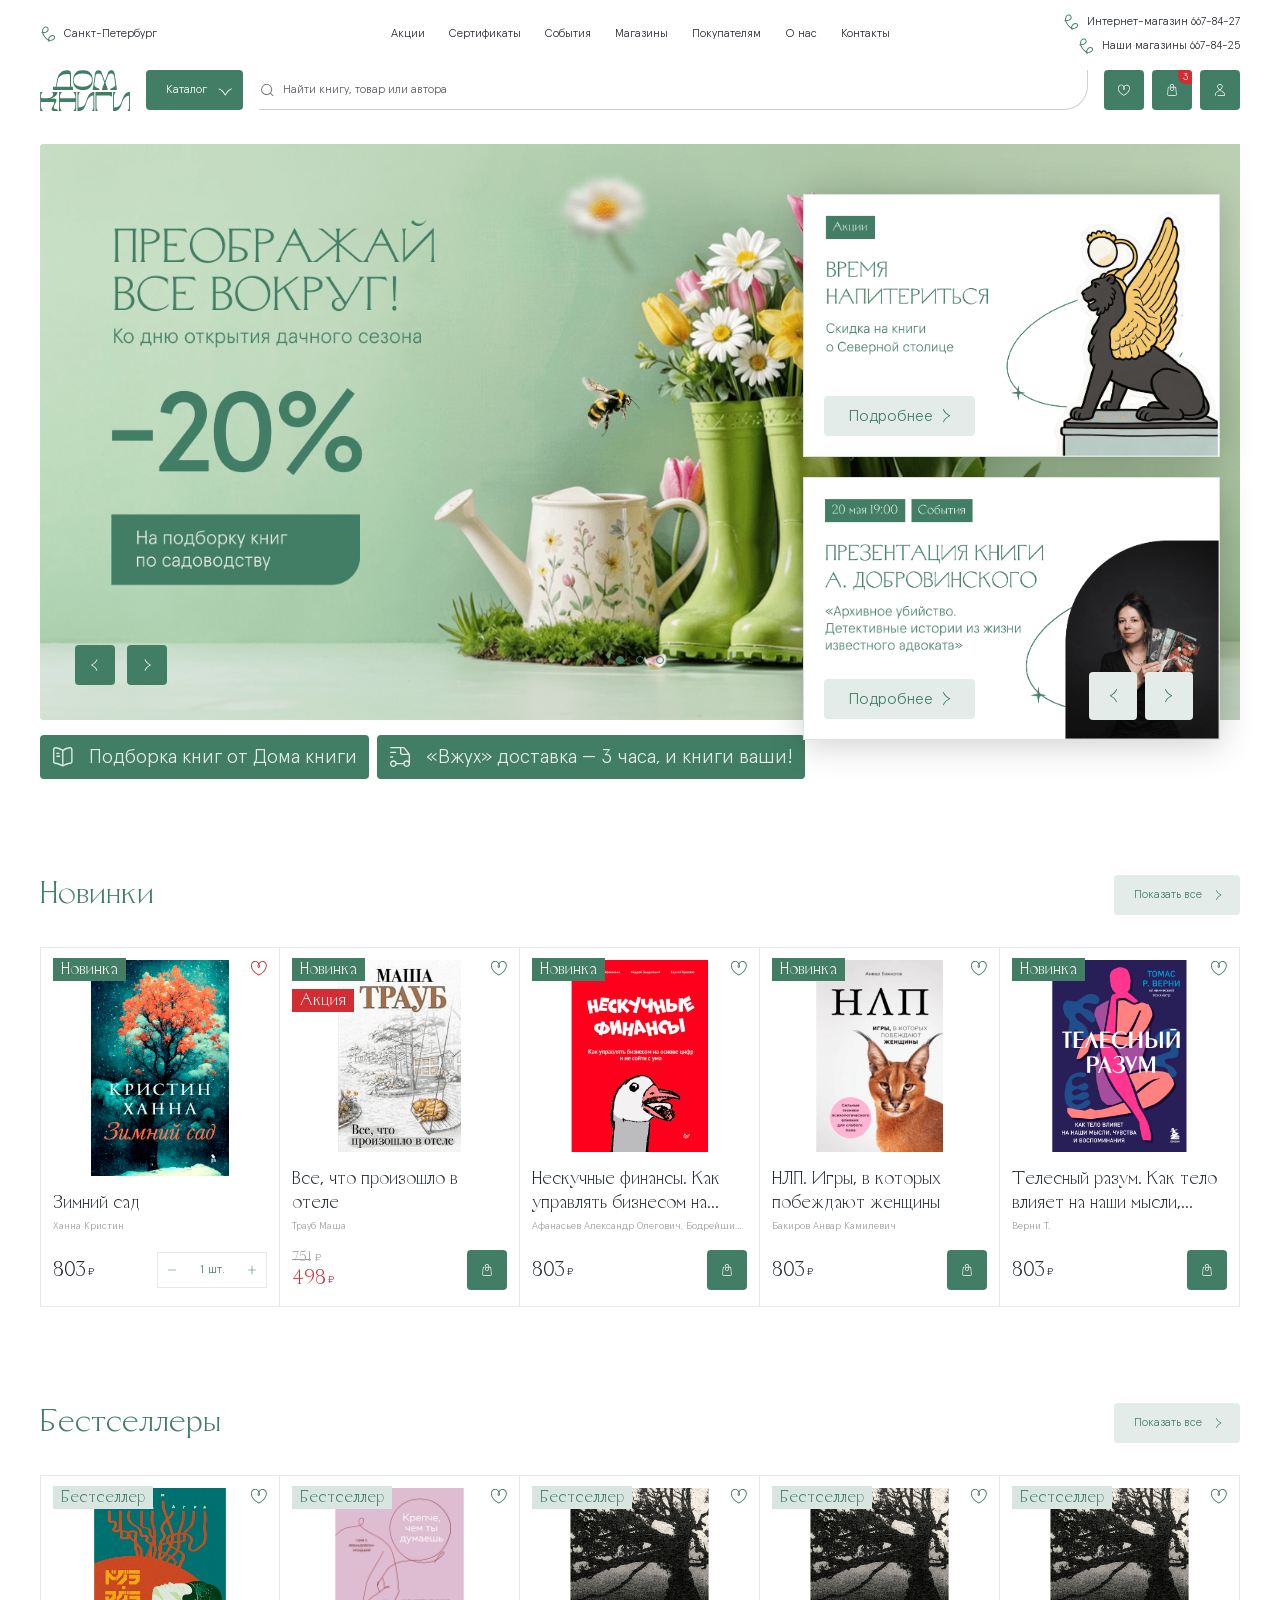
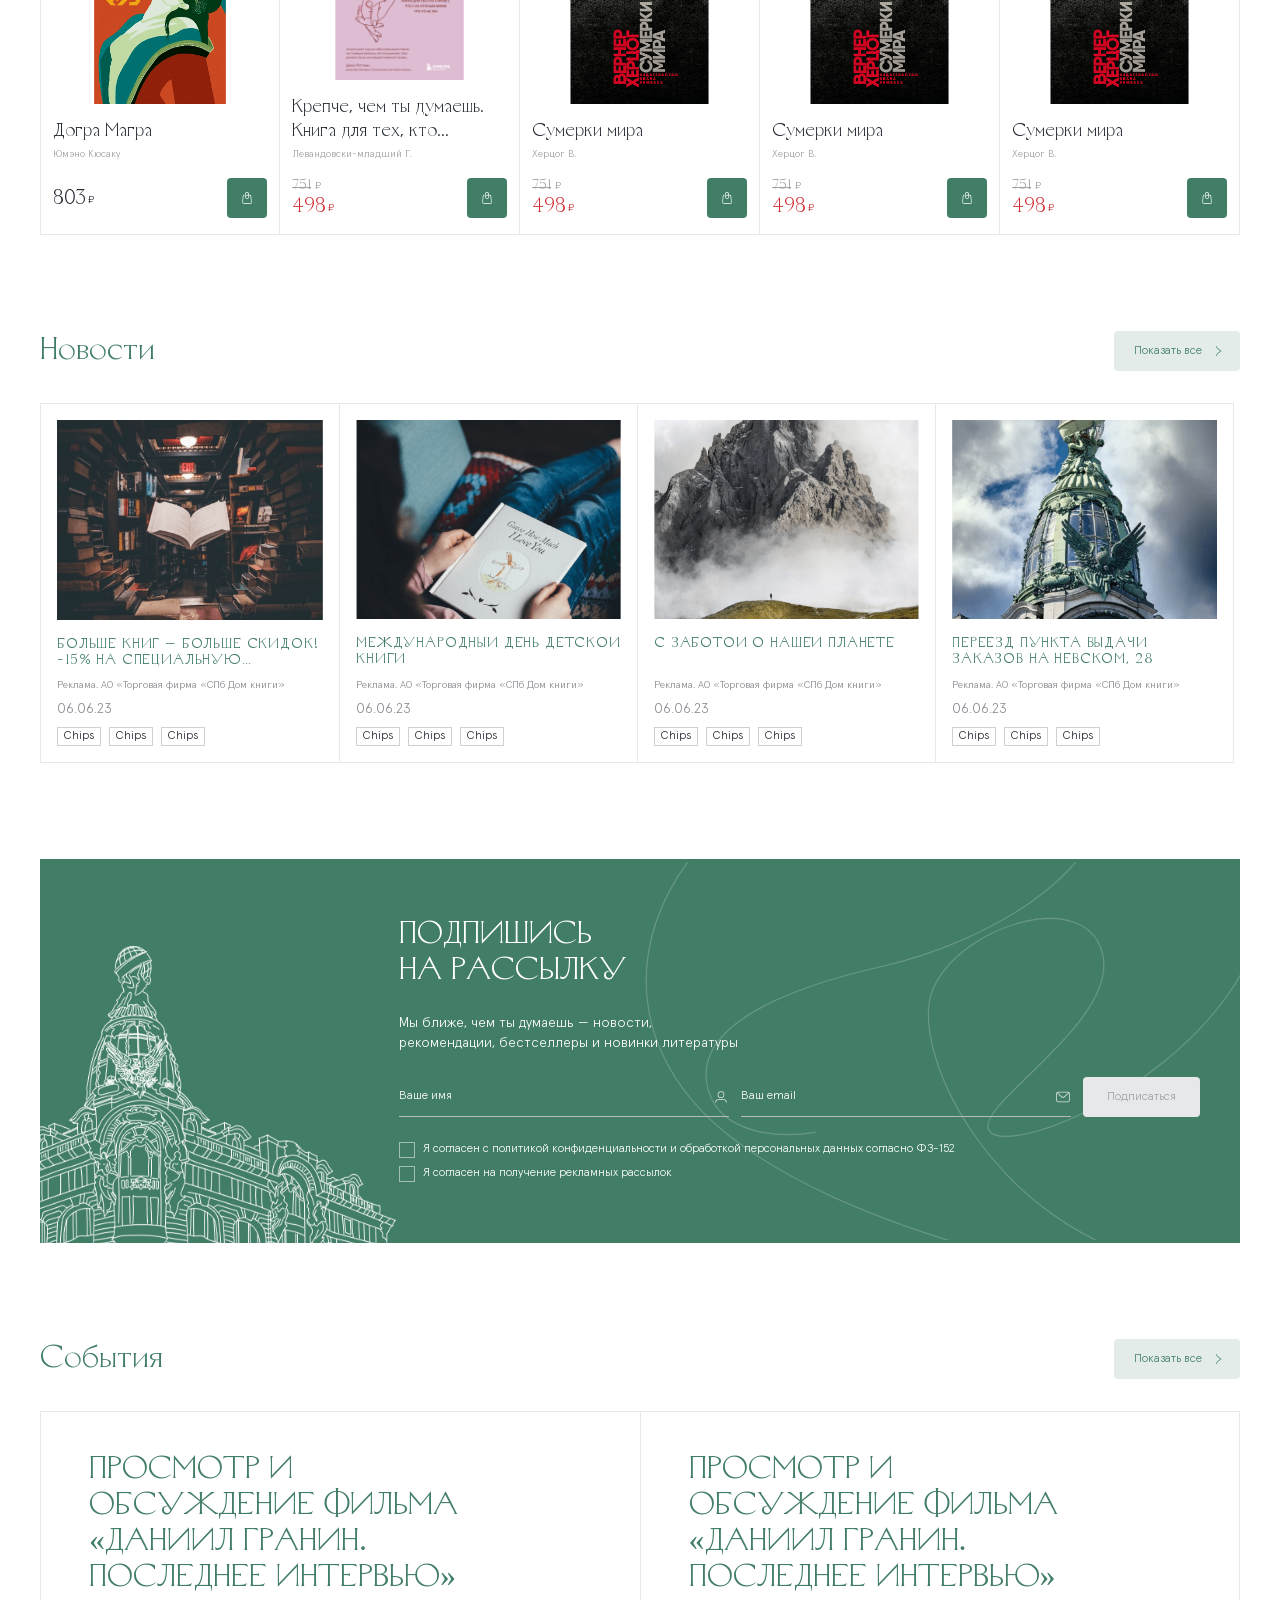
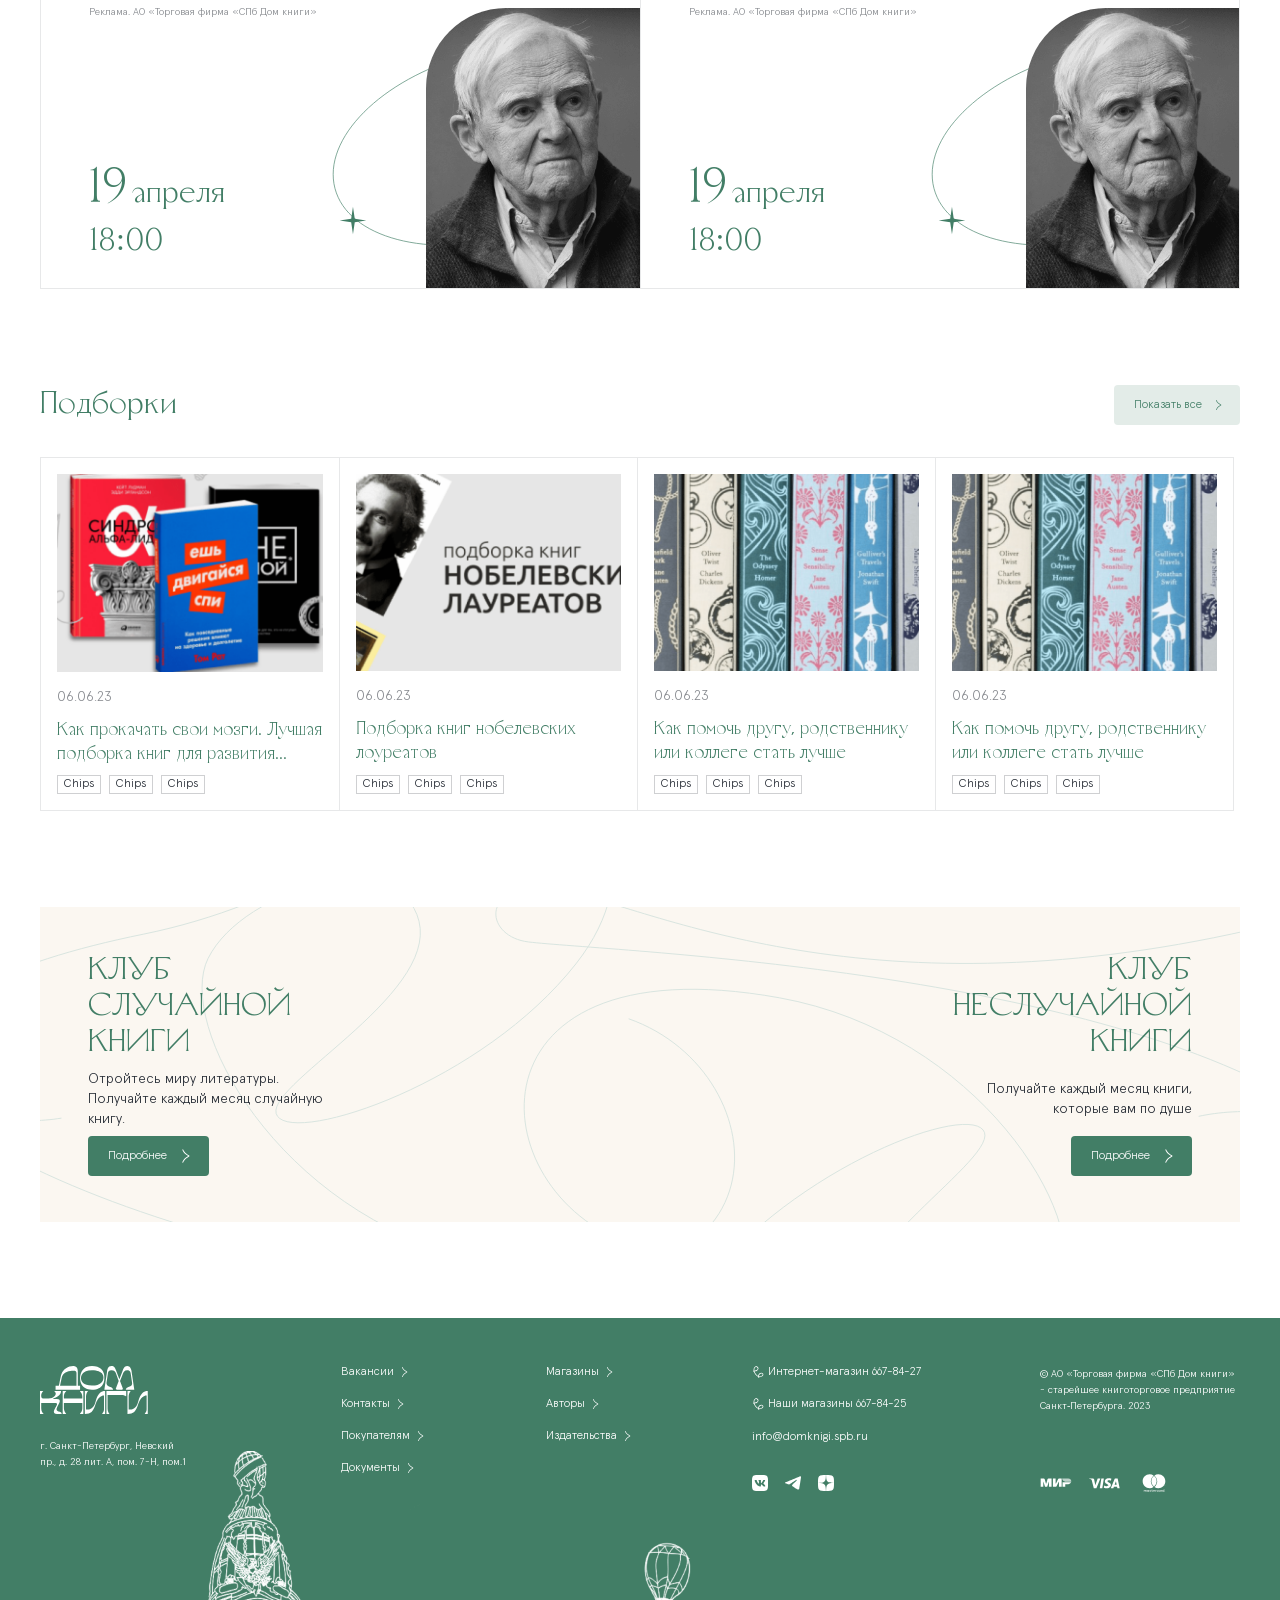
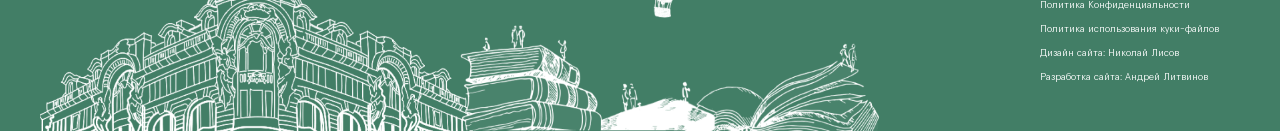
==== commit b5c621ab: "Add files via upload" ====
--- a/index.html
+++ b/index.html
@@ -969,7 +969,7 @@
                     fill="#E3ECE8" />
             </svg>
             <p class="banner-main-small-banner__text">
-                Подборка книг от сотрудников Дома книги
+                Подборка книг от Дома книги
             </p>
         </a>
         <a href="#" class="banner-main-small-banner">
@@ -985,7 +985,7 @@
                     fill="#E3ECE8" />
             </svg>
             <p class="banner-main-small-banner__text">
-                «Вжух» доставка — 3 часа и книги ваши!
+                «Вжух» доставка — 3 часа, и книги ваши!
             </p>
         </a>
     </div>
--- a/assets/css/app.min.css
+++ b/assets/css/app.min.css
@@ -1 +1,17409 @@
-@charset "UTF-8";@-webkit-keyframes slideme{0%{left:-30px;margin-left:0}30%,to{left:110%;margin-left:80px}}@keyframes slideme{0%{left:-30px;margin-left:0}30%,to{left:110%;margin-left:80px}}@-webkit-keyframes shine{0%{opacity:.3;-webkit-transform:scale(1);transform:scale(1)}to{opacity:1;-webkit-transform:scale(1.1);transform:scale(1.1)}}@keyframes shine{0%{opacity:.3;-webkit-transform:scale(1);transform:scale(1)}to{opacity:1;-webkit-transform:scale(1.1);transform:scale(1.1)}}@-webkit-keyframes blink{0%{-webkit-transform:scale(0);transform:scale(0);opacity:1}50%{-webkit-transform:scale(1);transform:scale(1);opacity:.8}to{-webkit-transform:scale(2);transform:scale(2);opacity:0}}@keyframes blink{0%{-webkit-transform:scale(0);transform:scale(0);opacity:1}50%{-webkit-transform:scale(1);transform:scale(1);opacity:.8}to{-webkit-transform:scale(2);transform:scale(2);opacity:0}}@-webkit-keyframes nxt{0%{-webkit-transform:translateX(-.1rem);transform:translateX(-.1rem)}to{-webkit-transform:translateX(.1rem);transform:translateX(.1rem)}}@keyframes nxt{0%{-webkit-transform:translateX(-.1rem);transform:translateX(-.1rem)}to{-webkit-transform:translateX(.1rem);transform:translateX(.1rem)}}@-webkit-keyframes pulsation{0%{opacity:1;-webkit-transform:scale(0);transform:scale(0)}75%{opacity:.6;-webkit-transform:scale(.75);transform:scale(.75)}to{opacity:0;-webkit-transform:scale(1);transform:scale(1)}}@keyframes pulsation{0%{opacity:1;-webkit-transform:scale(0);transform:scale(0)}75%{opacity:.6;-webkit-transform:scale(.75);transform:scale(.75)}to{opacity:0;-webkit-transform:scale(1);transform:scale(1)}}@-webkit-keyframes floating{0%{-webkit-transform:translateY(0);transform:translateY(0)}to{-webkit-transform:translateY(-.8em);transform:translateY(-.8em)}}@keyframes floating{0%{-webkit-transform:translateY(0);transform:translateY(0)}to{-webkit-transform:translateY(-.8em);transform:translateY(-.8em)}}@-webkit-keyframes roll{0%{-webkit-transform:rotate(0deg);transform:rotate(0deg)}to{-webkit-transform:rotate(360deg);transform:rotate(360deg)}}@keyframes roll{0%{-webkit-transform:rotate(0deg);transform:rotate(0deg)}to{-webkit-transform:rotate(360deg);transform:rotate(360deg)}}@-webkit-keyframes pulse1{0%{-webkit-box-shadow:0 0 0 0 rgba(242,90,199,.6);box-shadow:0 0 0 0 rgba(242,90,199,.6)}70%{-webkit-box-shadow:0 0 0 20px transparent;box-shadow:0 0 0 20px transparent}to{-webkit-box-shadow:0 0 0 0 transparent;box-shadow:0 0 0 0 transparent}}@keyframes pulse1{0%{-webkit-box-shadow:0 0 0 0 rgba(242,90,199,.6);box-shadow:0 0 0 0 rgba(242,90,199,.6)}70%{-webkit-box-shadow:0 0 0 20px transparent;box-shadow:0 0 0 20px transparent}to{-webkit-box-shadow:0 0 0 0 transparent;box-shadow:0 0 0 0 transparent}}@-webkit-keyframes stroke{0%{stroke-dashoffset:0}to{stroke-dashoffset:1000rem}}@keyframes stroke{0%{stroke-dashoffset:0}to{stroke-dashoffset:1000rem}}@-webkit-keyframes strokeback{0%{stroke-dashoffset:1000rem}to{stroke-dashoffset:0}}@keyframes strokeback{0%{stroke-dashoffset:1000rem}to{stroke-dashoffset:0}}@font-face{font-family:"Manege Demo";src:url(../fonts/ManegeDemo-Light.woff);font-weight:300;font-style:normal;font-display:swap}@font-face{font-family:"Apercu Pro";src:url(../fonts/ApercuPro-Light.ttf);font-weight:300;font-style:normal;font-display:swap}@font-face{font-family:"Apercu Pro";src:url(../fonts/ApercuPro-Regular.ttf);font-weight:400;font-style:normal;font-display:swap}@font-face{font-family:"Apercu Pro";src:url(../fonts/ApercuPro-Medium.ttf);font-weight:500;font-style:normal;font-display:swap}.container,.container-min{max-width:1792px;width:calc(100% - 128px);margin-right:auto;margin-left:auto;padding:0;position:relative;z-index:1}.container-min{max-width:1080px}:root{--info-banner-h:0px;--app-height:100%}body{margin:0;-webkit-tap-highlight-color:transparent;width:100%;font-family:"Apercu Pro";-webkit-font-feature-settings:"clig" off,"liga" off;font-feature-settings:"clig" off,"liga" off;font-style:normal;font-weight:300;font-size:18px;line-height:24px;color:#242a33}body.fixed{overflow:hidden}body::-webkit-scrollbar{width:.4rem;background-color:#fff}body::-webkit-scrollbar-thumb{background-color:#427e66;width:.4rem}body.redTheme::-webkit-scrollbar-thumb{background-color:#a80e07}li{list-style:none}ul{padding:0}h1,h2,h3,h4,h5,h6,p,ul{margin:0}a{text-decoration:none;outline:0;color:inherit}img{-webkit-user-select:none;-moz-user-select:none;-ms-user-select:none;user-select:none}button,input{border:0;outline:0;background:0 0;padding:0;font-family:inherit}button{cursor:pointer}*{-webkit-box-sizing:border-box;box-sizing:border-box}.text-left{text-align:left}.fw-bold{font-weight:700}.fw-black{font-weight:900}.fw-normal{font-weight:400}.crossed{text-decoration:line-through}.visually-hidden{position:absolute!important;clip:rect(1px 1px 1px 1px);clip:rect(1px,1px,1px,1px);padding:0!important;border:0!important;height:1px!important;width:1px!important;overflow:hidden}.decor{position:absolute}picture img{height:100%;width:100%;-o-object-fit:contain;object-fit:contain}.slick-initialized .slick-slide,picture{display:block}.slick-initialized .slick-slide,.slick-track{height:-webkit-max-content;height:-moz-max-content;height:max-content}section{position:relative;z-index:1;width:100%}footer,header{z-index:2}input:not([type=checkbox]):not([type=radio]),select,textarea{-webkit-appearance:none;-moz-appearance:none;appearance:none}.page-wrapper{width:100%;overflow:hidden}[class*=ymaps-2-1][class*=-ground-pane]{filter:hue-rotate(180deg);-ms-filter:hue-rotate(180deg);-webkit-filter:grayscale(89%);-moz-filter:hue-rotate(180deg);-o-filter:hue-rotate(180deg)}.page-content{position:relative;z-index:2}.sec-gap{margin-top:122px}.sec-gap--min{margin-top:48px}.sec-gap--sm{margin-top:24px}.page-content{padding-top:120px;margin-top:36px}.page-wrapper{position:relative}.shop-list-arrows{position:absolute;display:-webkit-box;display:-ms-flexbox;display:flex;right:0;bottom:0;gap:8px}.formatted-text h1,.text-h1{font-size:72px;line-height:72px;color:#427e66}.formatted-text h2,.text-h2{font-size:48px;line-height:52px}.formatted-text h3,.text-h3{font-size:36px;line-height:44px}.formatted-text h4,.text-h4{font-size:28px;line-height:32px}.text-h5{font-size:20px;line-height:24px}.text-h1,.text-h2,.text-h3,.text-h4,.text-h5,.text-h6{font-family:"Manege Demo",Apercu Pro;font-style:normal;font-weight:300}.text-center{text-align:center}.text-link{font-family:"Apercu Pro";font-style:normal;font-weight:300;font-size:16px;line-height:16px;color:#242a33;-webkit-transition:all .3s;-o-transition:all .3s;transition:all .3s}.text-link:not(.text-accent):not(.text-light):hover{color:#427e66}.text-link.text-light:hover{color:#d9e5e0}.text-upper{text-transform:uppercase}.text-info{display:-webkit-box;display:-ms-flexbox;display:flex;-webkit-box-align:center;-ms-flex-align:center;align-items:center;margin-top:24px}.text-info::before{height:24px;width:24px;content:"";background-size:contain;background-repeat:no-repeat;background-image:url(../img/Icon/Alert.svg);margin-right:4px}.text-main{color:var(--absolute-1000, #242A33);-webkit-font-feature-settings:"clig" off,"liga" off;font-feature-settings:"clig" off,"liga" off;font-family:Apercu Pro;font-size:20px;font-weight:300;line-height:28px}.text-btn,.text-sub{font-style:normal;font-weight:300}.text-btn{font-family:"Apercu Pro";font-size:16px;line-height:16px;color:#fff}.text-sub{font-family:Apercu Pro;font-size:12px;line-height:12px;margin-top:8px}.formatted-text blockquote,.text-secondary{font-family:"Apercu Pro";font-style:normal;font-weight:300;font-size:14px;line-height:20px;color:#9fa1a5}.advinf,.text-ph{font-weight:300;font-size:16px;line-height:16px}.advinf{font-size:14px;margin-top:12px;line-height:20px;color:#878a8f}.text-deleted{color:#9fa1a5;-webkit-text-decoration-line:line-through;text-decoration-line:line-through}.disabled{opacity:.4}.text-justify{text-align:justify}.formatted-text{max-width:896px;margin-right:auto;margin-left:auto;line-height:36px}.formatted-text blockquote{margin:0;border-top:1px solid #427e66;border-bottom:1px solid #427e66;padding:24px 48px;color:#242a33;text-align:justify;font-family:Manege Demo;font-size:20px;line-height:32px;position:relative}.formatted-text blockquote:not(:first-child){margin-top:48px}.formatted-text blockquote:not(:last-child){margin-bottom:48px}.formatted-text blockquote::after,.formatted-text blockquote::before{content:"";position:absolute;background-image:url("data:image/svg+xml,%3Csvg xmlns='http://www.w3.org/2000/svg' width='18' height='13' viewBox='0 0 18 13' fill='none'%3E%3Cpath d='M17.031 0.727998C16.743 1.944 16.439 3.256 16.119 4.664C15.799 6.072 15.511 7.448 15.255 8.792C14.999 10.136 14.791 11.368 14.631 12.488H10.071L9.735 11.96C10.023 10.84 10.391 9.64 10.839 8.36C11.287 7.048 11.783 5.736 12.327 4.424C12.871 3.112 13.399 1.88 13.911 0.727998H17.031ZM8.151 0.727998C7.863 1.944 7.559 3.256 7.239 4.664C6.919 6.072 6.631 7.448 6.375 8.792C6.119 10.136 5.911 11.368 5.751 12.488H1.239L0.951 11.96C1.239 10.84 1.607 9.64 2.055 8.36C2.503 7.048 2.983 5.736 3.495 4.424C4.039 3.112 4.567 1.88 5.079 0.727998H8.151Z' fill='%23427E66'/%3E%3C/svg%3E");width:18px;height:13px;background-size:contain;background-repeat:no-repeat}.formatted-text blockquote::before{top:24px;left:0}.formatted-text blockquote::after{bottom:24px;right:0}.formatted-text a:not(.btn){text-decoration:underline}.formatted-text.--full{max-width:100%;width:100%;padding-left:0;padding-right:0}.formatted-text ul{margin-top:12px}.formatted-text ul li{padding-left:1.5em;position:relative}.formatted-text ul li::before,.questions-item-answ ul li::before{content:"";height:4px;width:4px;top:16px;left:12px;background-color:#242a33;position:absolute;border-radius:50%}.formatted-text ol li{list-style:auto}.formatted-text ol:last-child,.formatted-text ul:last-child,.questions-item-answ ol:last-child,.questions-item-answ ul:last-child{margin-bottom:0}.formatted-text p{text-indent:1.75em}.formatted-text p:not(:first-child){margin-top:12px}.formatted-text .article-book+p{margin-top:46px}.formatted-text h3+p:nth-child(n){margin-top:24px}.formatted-text h5{font-size:20px;line-height:24px;margin-top:24px}.formatted-text h1,.formatted-text h2,.formatted-text h3,.formatted-text h4,.formatted-text h5,.formatted-text h6{font-family:"Manege Demo";font-style:normal;font-weight:300;text-align:left}.customers__content__wrap .card-accept-list+h3:not(:first-child),.formatted-text h1:not(:first-child),.formatted-text h2:not(:first-child),.formatted-text h3:not(:first-child),.formatted-text h4:not(:first-child),.formatted-text h5:not(:first-child),.formatted-text h6:not(:first-child){margin-top:1em}.formatted-text h1.text-center,.formatted-text h2.text-center,.formatted-text h3.text-center,.formatted-text h4.text-center,.formatted-text h5.text-center,.formatted-text h6.text-center{text-align:center}.formatted-text h5+p:not(:first-child){margin-top:4px}.article-book__card.product-card p,.formatted-text h5+p{text-indent:0}.formatted-text table,.formatted-text table th{font-style:normal;font-weight:300;line-height:20px}.formatted-text table{font-size:14px;margin-top:24px;margin-bottom:24px}.formatted-text table th{color:#427e66;font-family:Manege Demo;font-size:16px}.formatted-text table td,.formatted-text table th{width:50%;padding-top:15px;padding-bottom:15px;text-align:left;vertical-align:top}.formatted-text table td:not(:first-child),.formatted-text table th:not(:first-child){padding-left:8px}.formatted-text table td:not(:last-child),.formatted-text table th:not(:last-child){padding-right:8px}.formatted-text table,.formatted-text tr{border:1px solid #e7e8e9;border-left:none;border-right:none;border-collapse:collapse}.form-input-error{font-family:"Apercu Pro";font-style:normal;font-weight:275;font-size:12px;line-height:16px;margin-top:8px}.text-light{color:#fff}.text-accent{color:#427e66}.text-alert{color:#d32d34}.info-banner{background-color:#427e66;padding-top:8px;padding-bottom:8px;position:sticky;top:0;width:100%;z-index:999999}.info-banner-close{position:absolute;right:12px;height:20px;width:20px;background-image:url("data:image/svg+xml,%3Csvg xmlns='http://www.w3.org/2000/svg' width='20' height='20' viewBox='0 0 20 20' fill='none'%3E%3Cpath fill-rule='evenodd' clip-rule='evenodd' d='M3.14645 3.14645C3.34171 2.95118 3.65829 2.95118 3.85355 3.14645L10 9.29289L16.1464 3.14645C16.3417 2.95118 16.6583 2.95118 16.8536 3.14645C17.0488 3.34171 17.0488 3.65829 16.8536 3.85355L10.7071 10L16.8536 16.1464C17.0488 16.3417 17.0488 16.6583 16.8536 16.8536C16.6583 17.0488 16.3417 17.0488 16.1464 16.8536L10 10.7071L3.85355 16.8536C3.65829 17.0488 3.34171 17.0488 3.14645 16.8536C2.95118 16.6583 2.95118 16.3417 3.14645 16.1464L9.29289 10L3.14645 3.85355C2.95118 3.65829 2.95118 3.34171 3.14645 3.14645Z' fill='white'/%3E%3C/svg%3E");background-repeat:no-repeat;background-size:contain;cursor:pointer;top:50%;-webkit-transform:translateY(-50%);-ms-transform:translateY(-50%);transform:translateY(-50%)}.btn,.btn-more{border-radius:4px;display:-webkit-box;display:-ms-flexbox;display:flex;-webkit-box-align:center;-ms-flex-align:center;align-items:center}.btn-more{padding:14px 20px 14px 24px;background-color:#e3ece8;-ms-flex-negative:0;flex-shrink:0;-webkit-transition:all .3s;-o-transition:all .3s;transition:all .3s}.btn--arrow-right::after,.btn-more::after{content:"";height:16px;width:16px;margin-left:10px;background-size:contain;background-image:url(../img/Icon/Chevron-Right.svg)}.btn-more:hover{background-color:#bdd2ca}.btn{height:48px;-webkit-box-pack:center;-ms-flex-pack:center;justify-content:center;width:-webkit-max-content;width:-moz-max-content;width:max-content;text-decoration:none}.btn__icon{height:16px;width:16px}.btn--dark{background-color:#427e66;padding-left:24px;padding-right:24px;-webkit-transition:all .3s;-o-transition:all .3s;transition:all .3s}.btn--dark:hover{background-color:#689885}.btn--arrow-right{padding-right:20px}.btn--arrow-right::after{margin-left:8px;background-repeat:no-repeat;background-image:url(../img/Icon/Chevron-Right-white.svg)}.btn-light{border-radius:4px;height:48px;padding:0 32px;display:-webkit-box;display:-ms-flexbox;display:flex;-webkit-box-align:center;-ms-flex-align:center;align-items:center;background:#e3ece8;-webkit-transition:all .3s;-o-transition:all .3s;transition:all .3s}.btn-light:hover{background-color:#bdd2ca}.btn-dark,.btn-light,.dots ul{-webkit-box-pack:center;-ms-flex-pack:center;justify-content:center}.btn-dark{display:-webkit-box;display:-ms-flexbox;height:48px;padding:0 32px;display:flex;-webkit-box-align:center;-ms-flex-align:center;align-items:center;border-radius:4px;background:#427e66;color:#fff;width:-webkit-max-content;width:-moz-max-content;width:max-content;-webkit-transition:all .3s;-o-transition:all .3s;transition:all .3s}.btn-dark:hover{background-color:#84ab9b}.redTheme{background:#999}.redTheme .btn,.redTheme .header-btn,.redTheme .header-right-btn{background-color:#a80d08}.redTheme .btn:hover,.redTheme .header-btn:hover,.redTheme .header-right-btn:hover{background-color:#bb0f09}.dots button,.slider-arrow{-webkit-transition:all .3s;-o-transition:all .3s;transition:all .3s}.slider-arrow{width:48px;height:48px;border-radius:4px;background:#427e66;display:-webkit-box;display:-ms-flexbox;display:flex;background-size:16px;background-repeat:no-repeat;background-position:center;background-image:url(../img/Icon/Chevron-Right-white.svg);pointer-events:all}.slider-arrow--prev{-webkit-transform:scaleX(-1);-ms-transform:scaleX(-1);transform:scaleX(-1)}.slider-arrow:hover{background-color:#689885}.slider-arrow--light{background-color:#e3ece8;background-image:url(../img/Icon/Chevron-Right.svg)}.slider-arrow--light:hover{background-color:#bdd2ca}.dots ul{font-size:0;gap:12px}.dots button{font-size:0;height:8px;width:8px;border-radius:50%;border:1px solid #427e66}.dots .slick-active button,.dots button:hover{background-color:#427e66}.dots ul,.tags,.tags-item{display:-webkit-box;display:-ms-flexbox;display:flex}.tags{gap:12px;margin-top:12px}.tags-item{-webkit-box-pack:center;-ms-flex-pack:center;justify-content:center;-webkit-box-align:center;-ms-flex-align:center;align-items:center;padding:6px 12px;border:1px solid #cfd0d2;color:#242a33;font-size:16px;font-weight:300;line-height:16px;-webkit-transition:all .5s;-o-transition:all .5s;transition:all .5s}.tags-item:hover{border:1px solid #427e66;background:#f5f8f7;color:#427e66}.tags-item:focus{border:1px solid #427e66;background:#d9e5e0;color:#427e66}.breadcumbs{display:-webkit-box;display:-ms-flexbox;display:flex;padding-bottom:29px}.breadcumbs-item:not(:last-child)::after{content:"";-ms-flex-negative:0;flex-shrink:0;height:16px;width:16px;margin-right:16px;margin-left:16px;display:inline-block;background-size:contain;background-repeat:no-repeat;background-image:url(../img/Icon/Chevron-Right-dark.svg);position:relative;top:3px}.pagination,.pagination-list{display:-webkit-box;display:-ms-flexbox;display:flex}.pagination{margin-top:19px;width:100%;-webkit-box-pack:center;-ms-flex-pack:center;justify-content:center;-webkit-box-align:center;-ms-flex-align:center;align-items:center}.pagination-list{font-size:20px;font-style:normal;font-weight:300;line-height:28px;gap:24px;padding-left:36px;padding-right:36px;margin-left:8px;margin-right:8px;color:#427e66}.pagination-arrow,.pagination-list a.current{display:-webkit-box;display:-ms-flexbox;display:flex;-webkit-box-pack:center;-ms-flex-pack:center;justify-content:center;-webkit-box-align:center;-ms-flex-align:center;align-items:center;position:relative}.pagination-list a.current{color:#fff;padding-left:14px;padding-right:14px}.pagination-list a.current::before{height:auto;aspect-ratio:1/1;width:100%;background-color:#427e66;border-radius:50%;content:"";position:absolute;top:50%;left:50%;-webkit-transform:translate(-50%,-50%);-ms-transform:translate(-50%,-50%);transform:translate(-50%,-50%);z-index:-1}.pagination-arrow{height:48px;width:48px;-ms-flex-negative:0;flex-shrink:0;padding:16px;gap:8px;border-radius:4px;-webkit-transition:all .5s;-o-transition:all .5s;transition:all .5s}.pagination-arrow--prev{-webkit-transform:scaleX(-1);-ms-transform:scaleX(-1);transform:scaleX(-1)}.pagination-arrow:hover{background-color:#e3ece8}.pagination-arrow:focus{background-color:#bdd2ca}.pagination-arrow::after{content:"";position:absolute;top:50%;left:50%;-webkit-transform:translate(-50%,-50%);-ms-transform:translate(-50%,-50%);transform:translate(-50%,-50%);height:16px;width:16px;background-size:contain;background-repeat:no-repeat;background-image:url(../img/Icon/Chevron-Right.svg)}.tab-list{display:-webkit-box;display:-ms-flexbox;display:flex}.tab-item{padding:18px 36px;cursor:pointer;text-align:center;border-radius:0 0 24px 0;border-right:1px solid #cfd0d2;border-bottom:1px solid #cfd0d2;background:#fff;display:-webkit-inline-box;display:-ms-inline-flexbox;display:inline-flex;position:relative;-webkit-box-pack:center;-ms-flex-pack:center;justify-content:center;font-family:Manege Demo;font-size:20px;font-style:normal;font-weight:300;line-height:24px;-webkit-transition:all .3s;-o-transition:all .3s;transition:all .3s}.tab-item:not(:first-child){padding-left:60px;margin-left:-24px}.tab-item:first-child{border-radius:24px 0}.tab-item.active{color:#427e66;border-color:#427e66;background-color:#e3ece8}.tab-item:hover{color:#427e66}.tab-item[disabled]{border-color:#cfd0d2!important;color:#cfd0d2;pointer-events:none;cursor:no-drop}.tab-mobile{display:none}.tab-content:not(.active){display:none}.share--wrap::after{font-size:10px;padding:2px 4px;background-color:#bdd2ca;border-radius:4px;content:"Скопировано!";position:absolute;bottom:-10px;left:50%;-webkit-transform:translate(-50%,100%);-ms-transform:translate(-50%,100%);transform:translate(-50%,100%);color:#427e66}.share--wrap:not(.active)::after{opacity:0;pointer-events:none}.share-list{position:absolute;display:none;z-index:10;right:0;width:-webkit-max-content;width:-moz-max-content;width:max-content}.share__btn{display:-webkit-box;display:-ms-flexbox;display:flex;-webkit-box-pack:center;-ms-flex-pack:center;justify-content:center;-webkit-box-align:center;-ms-flex-align:center;align-items:center;height:48px;width:48px;border-radius:4px;background:#e3ece8;margin-top:12px;-webkit-transition:all .3s;-o-transition:all .3s;transition:all .3s}.share__btn:hover{background-color:#bdd2ca}.share--wrap,.share__btn{position:relative}.page-head__back{display:-webkit-box;display:-ms-flexbox;display:flex;-webkit-box-align:center;-ms-flex-align:center;align-items:center;color:#242a33;position:absolute;bottom:0;left:0;-webkit-transition:all .3s;-o-transition:all .3s;transition:all .3s}.page-head__back::before{content:"";height:16px;width:16px;margin-right:8px;background-size:contain;background-repeat:no-repeat;background-image:url(../img/Icon/Chevron-Left.svg)}.auth-form-agree a,.form-choose-label p a:hover,.header-location-list button:hover,.header-location-list label:hover,.page-head__back:hover,.subscribe-success-popup__ins-list li span{color:#427e66}.page-head{position:relative}.person-info{display:-webkit-box;display:-ms-flexbox;display:flex;-webkit-box-align:center;-ms-flex-align:center;align-items:center;margin-top:24px;padding-bottom:16px}.person-info__img{width:96px;height:96px;border-radius:50%;overflow:hidden;margin-right:24px;-ms-flex-negative:0;flex-shrink:0}.person-info__img img{height:100%;width:100%;-o-object-fit:cover;object-fit:cover}.person-info__desc,.person-info__name{font-family:Manege Demo;font-size:28px;font-style:normal;font-weight:300;line-height:32px}.person-info__desc{font-family:Apercu Pro;font-size:14px;line-height:20px;margin-top:8px}.article-book{border:1px solid #cfd0d2;background:#edf3f0;padding:48px;margin-top:24px;margin-bottom:12px;display:-webkit-box;display:-ms-flexbox;display:flex;gap:48px}.article-book__card.product-card{height:540px;min-width:360px;max-width:360px;min-height:540px;max-height:540px;background-color:#fff}.article-book__card.product-card a{text-decoration:none!important}.article-book--l{-webkit-box-orient:horizontal;-webkit-box-direction:reverse;-ms-flex-direction:row-reverse;flex-direction:row-reverse}.article-book--r h1,.article-book--r h2,.article-book--r h3,.article-book--r h4,.article-book--r h5,.article-book--r h6{text-align:right}.article-book+.article-book{margin-top:12px}.page-404-img{width:1080px;height:360px;display:block}.page-404-btn,.page-404-img{margin-right:auto;margin-left:auto;margin-top:72px}.tech-page-content{height:720px;background:#f5f8f7;padding:72px;display:-webkit-box;display:-ms-flexbox;display:flex;-webkit-box-pack:center;-ms-flex-pack:center;justify-content:center;-webkit-box-align:center;-ms-flex-align:center;align-items:center;-webkit-box-orient:vertical;-webkit-box-direction:normal;-ms-flex-direction:column;flex-direction:column;position:relative;overflow:hidden}.tech-page__img{margin-right:auto;margin-left:auto;width:480px}.tech-page-sub{margin-top:24px}.tech-page-btn{margin-top:48px}.tech-page-btn-wrap .tech-page-btn{width:100%}.tech-page-btn-wrap .tech-page-btn:not(:first-child){margin-top:8px}.tech-page-btn,.tech-page-sub,.tech-page-title{position:relative;z-index:2}.tech-page-img{position:absolute;top:50%;left:50%;-webkit-transform:translate(-50%,-50%);-ms-transform:translate(-50%,-50%);transform:translate(-50%,-50%);width:1137.722px}.tech-page-content--bg{background-size:1137px auto;background-repeat:no-repeat;background-position:center;background-image:url(../img/bg1.png)}.subscribe-success{background:#f5f8f7;padding:72px;text-align:center}.subscribe-success__img{margin-right:auto;margin-left:auto;width:480px}.subscribe-success-title{margin-top:38px;margin-bottom:36px}.subscribe-success-form{margin-top:36px}.subscribe-success-form__line{display:-webkit-box;display:-ms-flexbox;display:flex;-webkit-box-pack:center;-ms-flex-pack:center;justify-content:center;gap:36px}.subscribe-success-form .form-choose-label:nth-child(n){margin-bottom:0}.subscribe-success-form__btn{margin-right:auto;margin-left:auto;margin-top:36px}.subscribe-success-reg{display:-webkit-box;display:-ms-flexbox;display:flex;-webkit-box-pack:center;-ms-flex-pack:center;justify-content:center;-webkit-box-align:center;-ms-flex-align:center;align-items:center;margin-top:24px}.subscribe-success-reg::after{margin-left:8px;background-position:center;background-image:url(../img/Icon/Chevron-Right-dark.svg)}.subscribe-success-popup{margin:auto;position:relative;background-color:#fff;padding:48px;-webkit-box-shadow:0 0 16px 0 rgba(73,74,82,.08);box-shadow:0 0 16px 0 rgba(73,74,82,.08);width:480px}.subscribe-success-popup__img{width:100%;max-width:360px;margin-right:auto;margin-left:auto;display:block;height:auto;margin-bottom:36px}.subscribe-success-popup__sub{font-family:Apercu Pro;font-size:14px;font-style:normal;font-weight:300;line-height:20px;margin-top:8px;text-align:center}.subscribe-success-popup__ins,.subscribe-success-popup__ins-list{color:#242a33;font-size:14px;font-style:normal;font-weight:300;line-height:20px}.subscribe-success-popup__ins{text-align:center;margin-top:24px}.subscribe-success-popup__ins-list{margin-top:8px}.subscribe-success-popup__ins-list li{position:relative;left:1.5em;padding-right:1.5em}.subscribe-success-popup__ins-list li::before{height:3px;width:3px;border-radius:50%;content:"";position:absolute;top:8px;left:-13px;background-color:#6f7379}.popup,.popup-wrap{width:100%;height:100%}.popup{background-color:rgba(66,126,102,.4);top:0;left:0;position:fixed;z-index:9999999;display:none}.popup-wrap{overflow:auto;padding:17px;display:-webkit-box;display:-ms-flexbox;display:flex;padding-top:1rem;padding-bottom:1rem}.popup-msg{width:480px;max-width:calc(100vw - 34px);margin:auto;position:relative;padding:48px;background-color:#fff;-webkit-box-shadow:0 0 16px 0 rgba(73,74,82,.08);box-shadow:0 0 16px 0 rgba(73,74,82,.08)}.popup-msg-text{margin:24px 0}.popup-msg-buttons{display:-webkit-box;display:-ms-flexbox;display:flex;-webkit-box-pack:justify;-ms-flex-pack:justify;justify-content:space-between}.popup-msg-buttons .btn{width:calc(50% - 4px)}.close{height:24px;width:24px;position:absolute;background-image:url(../img/Icon/Close.svg);top:24px;right:24px;background-size:contain;background-repeat:no-repeat;cursor:pointer}.reg-required{position:relative;width:450px;padding:48px;margin:auto;background-color:#fff;background-size:cover}.reg-required-buttons{display:-webkit-box;display:-ms-flexbox;display:flex;margin-top:24px;-webkit-box-pack:center;-ms-flex-pack:center;justify-content:center;gap:12px}.page-form-wrap{width:360px;margin-right:auto;margin-left:auto;margin-top:72px}.auth-form{width:100%}.auth-form-social,.auth-form-switch,.auth-form-switch--back{display:-webkit-box;display:-ms-flexbox;display:flex;-webkit-box-pack:center;-ms-flex-pack:center;justify-content:center}.auth-form-switch,.auth-form-switch--back{-webkit-box-align:center;-ms-flex-align:center;align-items:center;margin:24px auto 0}.auth-form-switch--back::before,.auth-form-switch::after,.subscribe-success-reg::after{height:16px;width:16px;background-size:contain;content:"";background-repeat:no-repeat}.auth-form-switch::after{margin-left:8px;background-image:url(../img/Icon/Chevron-Right-dark.svg)}.auth-form-switch--back::before{margin-right:8px;background-image:url(../img/Icon/Chevron-Left-dark.svg)}.auth-form-social{margin-top:36px}.auth-form-social__item:not(:last-child),.ui-datepicker .ui-datepicker-title select:not(:last-child){margin-right:8px}.auth-form-social__link{display:-webkit-box;display:-ms-flexbox;display:flex;height:48px;width:48px;-webkit-box-pack:center;-ms-flex-pack:center;justify-content:center;-webkit-box-align:center;-ms-flex-align:center;align-items:center;gap:8px;border-radius:4px;background:#e3ece8;-webkit-transition:all .3s;-o-transition:all .3s;transition:all .3s}.auth-form-social__link img{height:16px;width:16px}.auth-form-social__link:hover{background-color:#bdd2ca}.auth-form-form,.auth-form-tabs{margin-top:36px}.auth-form-tabs .tab-item{-webkit-box-flex:1;-ms-flex-positive:1;flex-grow:1}.auth-form .form-input{margin-bottom:12px}.auth-form-btn{width:100%;margin-top:24px}.auth-form-agree{font-family:Apercu Pro;font-size:14px;font-style:normal;font-weight:300;line-height:20px;margin-top:16px;text-align:center}.auth-form-forgot{margin-top:24px;text-align:center;display:-webkit-box;display:-ms-flexbox;display:flex;margin-right:auto;margin-left:auto}.auth-form-msg{font-family:Apercu Pro;font-size:16px;font-weight:300;line-height:100%;letter-spacing:0;text-align:center;margin-top:16px}.auth-form-msg:empty{margin-top:0}.auth-form-success{color:#13a463}.auth-form-error{color:#de3500}.shop-map{margin:auto;width:1280px;background-color:#fff;padding:72px 0 72px 128px;position:relative}.shop-map-wrap{position:relative;width:1045px}.shop-map-content{width:100%;height:100%;-o-object-fit:cover;object-fit:cover;position:absolute;top:0;left:0}.shop-map-content .active{z-index:3}.shop-map-d{position:absolute;display:-webkit-box;display:-ms-flexbox;display:flex}.shop-map-d.--hor{-webkit-box-orient:vertical;-webkit-box-direction:normal;-ms-flex-direction:column;flex-direction:column}.shop-map-d--1{bottom:265px;left:25px}.shop-map-d--2{bottom:142px;left:5px}.shop-map-d--3{bottom:196px;left:152px}.shop-map-d--4{bottom:33px;left:243px}.shop-map-d--5{top:34px;left:318px}.shop-map-d--6{top:119px;left:692px}.shop-map-d--7{top:145px;right:45px}.shop-map-d--8{top:315px;right:19px}.shop-map-d--9{top:167px;right:5px}.shop-map-d--10{top:235px;right:5px}.shop-map-d--11{top:331px;right:79px}.shop-map-d--12{top:138px;left:420px}.shop-map-d--13{top:138px;left:510px}.shop-map-d--14{top:138px;left:318px}.shop-map-d--15{left:308px;top:68px}.shop-map-d--16{left:644px;top:303px}.shop-map-d--17{left:824px;top:373px}.shop-map-d--18{left:875px;top:373px}.shop-map-d--19{left:827px;top:388px}.shop-map-d--20{right:309px;bottom:34px}.shop-map-d--21{right:221px;bottom:34px}.shop-map-d--22{right:163px;bottom:65px}.shop-map-d--23{right:250px;bottom:209px}.shop-map-d--24{left:612px;top:184px}.shop-map-d--25{top:141px;left:653px}.shop-map-d--26{top:155px;left:784px}.shop-map-d--27{right:211px;top:35px}.shop-map-d--28{right:79px;bottom:217px}.shop-map-d--29{right:79px;bottom:136px}.shop-map-d--30{right:79px;bottom:40px}.shop-map-d--31{left:258px;bottom:10px}.shop-map-d--32{left:361px;bottom:10px}.shop-map-d--33{left:458px;bottom:10px}.shop-map-d--34{left:555px;bottom:10px}.shop-map-d--35{left:733px;bottom:10px}.shop-map-d--36{left:65px;bottom:18px}.shop-map-d--37{right:381px;bottom:10px}.shop-map-d--38{right:209px;bottom:10px}.shop-map-d--39{right:149px;bottom:10px}.shop-map-d--40{top:34px;right:173px}.shop-map-d--41{top:34px;right:73px}.shop-map-d--42{top:34px;right:23px}.shop-map-d--43{top:283px;left:189px}.shop-map-d--44{bottom:33px;left:175px}.shop-map-d--45{right:5px;top:46px}.shop-map-d--46{right:5px;top:211px}.shop-map-d--47{top:393px;left:5px}.shop-map-d--48{top:290px;left:5px}.shop-map-d--49{top:260px;left:160px}.shop-map-d--50{right:121px;bottom:203px}.shop-map-d--51{left:609px;top:310px}.shop-map-d--52{left:626px;top:229px}.shop-map-d--53{left:633px;top:203px}.shop-map-d--54{top:265px;left:784px}.shop-map-d--55{top:222px;left:794px;border-bottom:2px solid #427e66}.shop-map-d--56{bottom:257px;left:16px}.shop-map-d--57{bottom:229px;left:5px}.shop-map-d--58{bottom:113px;left:5px}.shop-map-d--59{bottom:55px;left:5px}.shop-map-d--59 .shop-map-shelve-hor-m,.shop-map-d--60 .shop-map-shelve-hor-m{width:7px;height:13px;background-size:contain;background-repeat:no-repeat;margin-top:-1px;position:relative}.shop-map-d--60{bottom:12px;left:29px;-webkit-transform:rotate(-45deg);-ms-transform:rotate(-45deg);transform:rotate(-45deg)}.shop-map-d--60 .shop-map-shelve-hor-m{width:9px;height:17px}.shop-map-d--62{bottom:10px;left:245px}.shop-map-d--63{bottom:10px;left:369px}.shop-map-d--64{bottom:10px;left:492px}.shop-map-d--65{bottom:10px;left:593px}.shop-map-d--66{bottom:20px;left:685px}.shop-map-d--67{bottom:152px;left:685px}.shop-map-d--68{bottom:180px;left:587px}.shop-map-d--69{bottom:180px;left:485px}.shop-map-d--70{bottom:182px;left:320px}.shop-map-d--70 .shop-map-shelve{width:18.4px;height:8.8px;background-size:contain;background-repeat:no-repeat}.shop-map-d--71{bottom:180px;left:230px}.shop-map-d--72{bottom:219px;left:485px}.shop-map-d--73{bottom:219px;left:587px}.shop-map-d--74{bottom:219px;left:382px}.shop-map-d--75{bottom:229px;left:381px}.shop-map-d--76{left:381px;top:35px}.shop-map-d--77{left:407px;top:35px}.shop-map-d--78{left:682px;top:168px}.shop-map-d--79{left:683px;top:35px}.shop-map-d--80{left:692px;top:325px}.shop-map-d--81{bottom:150px;left:723px}.shop-map-d--82{bottom:178px;left:734px}.shop-map-d--82 .shop-map-shelve--usm,.shop-map-d--86 .shop-map-shelve--usm{width:15.3px;height:9.9px;background-size:contain}.shop-map-d--83{bottom:178px;left:890px}.shop-map-d--84{bottom:13px;left:956px}.shop-map-d--85{bottom:10px;left:770px}.shop-map-d--86{bottom:10px;left:870px}.shop-map-d--87{bottom:10px;left:53px}.shop-map-d--88{bottom:25px;left:140px}.shop-map-d--89{bottom:64px;left:151px}.shop-map-d--90{bottom:128px;left:152px}.shop-map-d--91{bottom:138px;left:145px}.shop-map-d--92{bottom:192px;left:671px}.shop-map-d--93{left:694px;top:405px}.shop-map-i{background-image:url("data:image/svg+xml,%3Csvg xmlns='http://www.w3.org/2000/svg' width='20' height='31' viewBox='0 0 20 31' fill='none'%3E%3Cpath fill-rule='evenodd' clip-rule='evenodd' d='M20 1H0V7V25V31H20V25V7V1Z' fill='white'/%3E%3Cpath fill-rule='evenodd' clip-rule='evenodd' d='M19 2H1V7H19V2ZM1 24V8H19V24H1ZM1 25H19V30H1V25ZM0 7V25V31H20V25V7V1H0V7ZM9 20V12H4V10H16V12H11V20H16V22H4V20H9Z' fill='%23427E66'/%3E%3C/svg%3E");width:20px;height:31px;position:absolute}.shop-map-i--1{top:257px;left:782px}.shop-map-i--2{top:257px;left:844px}.shop-map-i--3{top:257px;left:895px}.shop-map-shelve,.shop-map-shelve--m{background-image:url("data:image/svg+xml,%3Csvg width='23' height='11' viewBox='0 0 23 11' fill='none' xmlns='http://www.w3.org/2000/svg'%3E%3Cpath d='M0 11L-4.80825e-07 0L23 -1.00536e-06L23 11L0 11Z' fill='white' /%3E%3Cpath fill-rule='evenodd' clip-rule='evenodd' d='M1 1L1 10L22 10L22 0.999999L1 1ZM0 11L23 11L23 -1.00536e-06L-4.80825e-07 0L0 11Z' fill='%23427E66' /%3E%3C/svg%3E");width:23px;height:11px;background-size:contain;margin-left:-1px;position:relative}.shop-map-shelve--m{background-image:url("data:image/svg+xml,%3Csvg width='17' height='7' viewBox='0 0 17 7' fill='none' xmlns='http://www.w3.org/2000/svg'%3E%3Cpath d='M0 7L-3.0598e-07 0L17 -7.43094e-07L17 7L0 7Z' fill='white' /%3E%3Cpath fill-rule='evenodd' clip-rule='evenodd' d='M1 1L1 6L16 6L16 0.999999L1 1ZM0 7L17 7L17 -7.43094e-07L-3.0598e-07 0L0 7Z' fill='%23427E66' /%3E%3C/svg%3E");width:17px;height:7px}.shop-map-shelve--s{background-image:url("data:image/svg+xml,%3Csvg xmlns='http://www.w3.org/2000/svg' width='19' height='10' viewBox='0 0 19 10' fill='none'%3E%3Crect width='10' height='18.9269' transform='translate(0 10) rotate(-90)' fill='white'/%3E%3Cpath fill-rule='evenodd' clip-rule='evenodd' d='M-4.37114e-08 9L-4.37114e-07 0L1 -4.37113e-08L1 9L17.9268 9L17.9268 10L1 10L0 10L-4.37114e-08 9ZM17.9269 10L17.9269 1.70066e-07L18.9269 1.26354e-07L18.9269 10L17.9269 10Z' fill='%23427E66'/%3E%3C/svg%3E");width:19px;height:10px;margin-left:-1px;position:relative}.shop-map-shelve--sm,.shop-map-shelve--ush,.shop-map-shelve--usm{background-image:url("data:image/svg+xml,%3Csvg xmlns='http://www.w3.org/2000/svg' width='20' height='11' viewBox='0 0 20 11' fill='none'%3E%3Cpath d='M20 0L20 11L-4.80825e-07 11L0 -7.0733e-07L20 0Z' fill='white'/%3E%3Cpath fill-rule='evenodd' clip-rule='evenodd' d='M19 10L19 1L1 0.999999L1 10L19 10ZM20 0L0 -7.0733e-07L-4.80825e-07 11L20 11L20 0Z' fill='%23427E66'/%3E%3C/svg%3E");width:20px;height:11px;margin-left:-1px;position:relative}.shop-map-shelve--ush,.shop-map-shelve--usm{background-image:url("data:image/svg+xml,%3Csvg xmlns='http://www.w3.org/2000/svg' width='17' height='11' viewBox='0 0 17 11' fill='none'%3E%3Cpath d='M17 0L17 11L-4.80825e-07 11L0 -6.0123e-07L17 0Z' fill='white'/%3E%3Cpath fill-rule='evenodd' clip-rule='evenodd' d='M16 10L16 1L1 0.999999L1 10L16 10ZM17 0L0 -6.0123e-07L-4.80825e-07 11L17 11L17 0Z' fill='%23427E66'/%3E%3C/svg%3E");width:17px}.shop-map-shelve--ush{background-image:url("data:image/svg+xml,%3Csvg xmlns='http://www.w3.org/2000/svg' width='17' height='9' viewBox='0 0 17 9' fill='none'%3E%3Cpath d='M17 0L17 9L-3.93403e-07 9L0 -6.0123e-07L17 0Z' fill='white'/%3E%3Cpath fill-rule='evenodd' clip-rule='evenodd' d='M16 8L16 1L1 0.999999L1 8L16 8ZM17 0L0 -6.0123e-07L-3.93403e-07 9L17 9L17 0Z' fill='%23427E66'/%3E%3C/svg%3E");height:9px}.shop-map-shelve-hor,.shop-map-shelve-hor-m{background-image:url("data:image/svg+xml,%3Csvg width='11' height='20' viewBox='0 0 11 20' fill='none' xmlns='http://www.w3.org/2000/svg'%3E%3Cpath d='M0 0H11V20H0V0Z' fill='white' /%3E%3Cpath fill-rule='evenodd' clip-rule='evenodd' d='M10 1H1V19H10V1ZM0 0V20H11V0H0Z' fill='%23427E66' /%3E%3C/svg%3E");width:11px;height:20px;margin-top:-1px;position:relative}.shop-map-shelve-hor-m{background-image:url("data:image/svg+xml,%3Csvg xmlns='http://www.w3.org/2000/svg' width='10' height='18' viewBox='0 0 10 18' fill='none'%3E%3Cpath d='M0 0H10V18H0V0Z' fill='white'/%3E%3Cpath fill-rule='evenodd' clip-rule='evenodd' d='M9 1H1V17H9V1ZM0 0V18H10V0H0Z' fill='%23427E66'/%3E%3C/svg%3E");width:10px;height:18px}.shop-map-shelve-hor-sm{background-image:url("data:image/svg+xml,%3Csvg xmlns='http://www.w3.org/2000/svg' width='7' height='15' viewBox='0 0 7 15' fill='none'%3E%3Cpath d='M0 0H7V15H0V0Z' fill='white'/%3E%3Cpath fill-rule='evenodd' clip-rule='evenodd' d='M6 0.882353H1V14.1176H6V0.882353ZM0 0V15H7V0H0Z' fill='%23427E66'/%3E%3C/svg%3E");width:7px;height:15px;margin-top:-1px}.shop-map-shelve-hor-lg{width:9px;height:33px;background-image:url("data:image/svg+xml,%3Csvg xmlns='http://www.w3.org/2000/svg' width='9' height='33' viewBox='0 0 9 33' fill='none'%3E%3Cpath d='M0 0L9 0L9 33L0 33L0 0Z' fill='white'/%3E%3Cpath fill-rule='evenodd' clip-rule='evenodd' d='M8 1L1 1L1 32L8 32L8 1ZM0 0L0 33L9 33L9 0L0 0Z' fill='%23427E66'/%3E%3C/svg%3E")}.shop-map-shelve--h{background-image:url("data:image/svg+xml,%3Csvg width='23' height='7' viewBox='0 0 23 7' fill='none' xmlns='http://www.w3.org/2000/svg'%3E%3Cpath d='M0 7L-3.0598e-07 9.53674e-07L23 -5.16876e-08L23 7L0 7Z' fill='white' /%3E%3Cpath fill-rule='evenodd' clip-rule='evenodd' d='M1 1L1 6L22 6L22 1L1 1ZM0 7L23 7L23 -5.16876e-08L-3.0598e-07 9.53674e-07L0 7Z' fill='%23427E66' /%3E%3C/svg%3E");height:7px;width:23px;background-size:contain;position:absolute}.shop-map-shelve--h--0{top:-7px;left:5px}.shop-map-shelve--h--1{left:442px;bottom:33px}.shop-map-shelve--h--2{left:526px;bottom:33px}.shop-map-shelve--h--3{left:428px;bottom:206px}.shop-map-shelve--h--4{left:518px;bottom:206px}.shop-map-shelve--h--5{top:350px;left:414px}.shop-map-shelve--h--6{top:350px;left:444px}.shop-map-shelve--h--7{left:505px;top:350px}.shop-map-shelve--h--8{left:535px;top:350px}.shop-map-shelve--h--9{top:180px;left:416px}.shop-map-shelve--h--10{top:180px;left:445px}.shop-map-shelve--h--11{left:506px;top:180px}.shop-map-shelve--h--12{left:535px;top:180px}.shop-map-shelve--h--13{left:582px;top:287px}.shop-map-shelve--h--14{left:510px;top:287px}.shop-map-shelve--h--15{left:437px;top:287px}.shop-map-shelve--v{background-size:contain;position:absolute;background-image:url("data:image/svg+xml,%3Csvg xmlns='http://www.w3.org/2000/svg' width='7' height='35' viewBox='0 0 7 35' fill='none'%3E%3Crect x='6.5' y='34.5' width='6' height='34' transform='rotate(-180 6.5 34.5)' fill='white' stroke='%23427E66'/%3E%3C/svg%3E");width:7px;height:35px}.shop-map-shelve--v--1{left:414px;bottom:212px}.shop-map-shelve--v--2{left:460px;bottom:212px}.shop-map-shelve--v--3{left:505px;bottom:212px}.shop-map-shelve--v--4{left:551px;bottom:212px}.shop-map-shelve--v--5{left:646px;bottom:188px}.shop-map-shelve--v--6{left:585px;bottom:188px}.shop-map-shelve--v--7{left:546px;bottom:188px;z-index:2}.shop-map-shelve--v--8{left:483px;bottom:188px;z-index:2}.shop-map-shelve--v--9{left:443px;bottom:184px;z-index:2}.shop-map-shelve--vh{background-size:contain;position:absolute;background-image:url("data:image/svg+xml,%3Csvg xmlns='http://www.w3.org/2000/svg' width='7' height='44' viewBox='0 0 7 44' fill='none'%3E%3Cpath d='M0 0L7.00001 1.22392e-06L7 44L-7.6932e-06 44L0 0Z' fill='white'/%3E%3Cpath fill-rule='evenodd' clip-rule='evenodd' d='M6.00001 1L1 1L0.999992 43L6 43L6.00001 1ZM0 0L-7.6932e-06 44L7 44L7.00001 1.22392e-06L0 0Z' fill='%23427E66'/%3E%3C/svg%3E");width:7px;height:44px}.shop-map-shelve--vh--1{left:416px;top:138px}.shop-map-shelve--vh--2{left:461px;top:138px}.shop-map-shelve--vh--3{left:506px;top:138px}.shop-map-shelve--vh--4{left:551px;top:138px}.shop-map-sh{position:absolute;background-image:url("data:image/svg+xml,%3Csvg width='20' height='43' viewBox='0 0 20 43' fill='none' xmlns='http://www.w3.org/2000/svg'%3E%3Cpath d='M0 0H20V43H0V0Z' fill='white' /%3E%3Cpath fill-rule='evenodd' clip-rule='evenodd' d='M4.5 1H9.5V42H4.5V1ZM10.5 0H9.5H4.5H3.5H0V43H20V0H16.5H15.5H10.5ZM15.5 1H10.5V42H15.5V1ZM16.5 42H19V1H16.5V42ZM3.5 1V42H1V1H3.5Z' fill='%23427E66' /%3E%3C/svg%3E");width:20px;height:43px}.shop-map-sh--1{bottom:152px;left:226px}.shop-map-sh--2{top:187px;right:163px}.shop-map-sh--3{top:187px;right:123px}.shop-map-sh--4{top:187px;right:83px}.shop-map-sh--5{top:187px;right:43px}.shop-map-sh--6{top:257px;right:163px}.shop-map-sh--7{top:257px;right:123px}.shop-map-sh--8{top:257px;right:83px}.shop-map-sh--9{top:257px;right:43px}.shop-map-sh--10{bottom:44px;left:452px}.shop-map-sh--11{bottom:44px;left:499px}.shop-map-sh--12{bottom:44px;left:546px}.shop-map-d4{background-image:url("data:image/svg+xml,%3Csvg width='13' height='47' viewBox='0 0 13 47' fill='none' xmlns='http://www.w3.org/2000/svg'%3E%3Cpath fill-rule='evenodd' clip-rule='evenodd' d='M1 0H12V3H13V44H12V47H1V44H0V3H1V0Z' fill='white' /%3E%3Cpath fill-rule='evenodd' clip-rule='evenodd' d='M11 1H2V3H11V1ZM1 0V3H0V44H1V47H12V44H13V3H12V0H1ZM11 44H7H6H2V46H11V44ZM12 43V24H7V43H12ZM6 43V24H1V43H6ZM7 4H12V23H7V4ZM1 4H6V23H1V4Z' fill='%23427E66' /%3E%3C/svg%3E");width:13px;height:47px;position:absolute}.shop-map-d4--1{left:388px;bottom:55px}.shop-map-d4--2{left:420px;bottom:55px}.shop-map-d4--3{left:452px;bottom:55px}.shop-map-d4--4{left:484px;bottom:55px}.shop-map-d4--5{left:516px;bottom:55px}.shop-map-d4--6{left:548px;bottom:55px}.shop-map-d4--7{top:71px;left:345px}.shop-map-d4--8{top:71px;left:396px}.shop-map-d4--9{top:71px;left:447px}.shop-map-d4--10{top:71px;left:498px}.shop-map-d4--11{bottom:128px;left:231px}.shop-map-d4--12{bottom:128px;left:269px}.shop-map-d4--13{bottom:128px;left:307px}.shop-map-d4--14{bottom:45px;left:231px}.shop-map-d4--15{bottom:45px;left:269px}.shop-map-d4--16{bottom:45px;left:307px}.shop-map-d4--17{bottom:45px;right:347px}.shop-map-d4--18{bottom:45px;right:309px}.shop-map-d4--19{bottom:45px;right:271px}.shop-map-d4--20{bottom:45px;right:233px}.shop-map-d4--21{bottom:45px;right:195px}.shop-map-d4--22{bottom:45px;right:158px}.shop-map-d4--23{bottom:45px;right:120px}.shop-map-d4--24{bottom:125px;right:195px}.shop-map-d4--25{bottom:125px;right:158px}.shop-map-d4--26{bottom:125px;right:120px}.shop-map-d4--27{bottom:40px;left:244px}.shop-map-d4--28{bottom:40px;left:284px}.shop-map-d4--29{bottom:40px;left:323px}.shop-map-d4--30{bottom:40px;left:362px}.shop-map-d4--31{bottom:40px;left:401px}.shop-map-d4--41{bottom:40px;left:441px}.shop-map-d4--42{bottom:40px;left:481px}.shop-map-d4--43{bottom:40px;left:521px}.shop-map-d4--32{bottom:40px;left:596px}.shop-map-d4--33{bottom:53px;left:806px}.shop-map-d4--34{bottom:53px;left:878px}.shop-map-d4--35{bottom:53px;left:914px}.shop-map-d4--36{bottom:259px;left:424px}.shop-map-d4--37{bottom:259px;left:491px}.shop-map-d4--38{bottom:259px;left:528px}.shop-map-d4--39{bottom:259px;left:595px}.shop-map-d4--40{bottom:259px;left:632px}.shop-map-d6{background-image:url("data:image/svg+xml,%3Csvg xmlns='http://www.w3.org/2000/svg' width='58' height='58' viewBox='0 0 58 58' fill='none'%3E%3Cpath fill-rule='evenodd' clip-rule='evenodd' d='M48.7904 0.707107L56.5685 8.48528L54.4472 10.6066L55.1543 11.3137L11.3137 55.1543L10.6066 54.4472L8.48527 56.5685L0.707094 48.7904L2.82841 46.669L2.12131 45.9619L45.9619 2.12132L46.669 2.82843L48.7904 0.707107Z' fill='white'/%3E%3Cpath fill-rule='evenodd' clip-rule='evenodd' d='M55.1543 8.48528L48.7904 2.12132L47.3761 3.53553L53.7401 9.8995L55.1543 8.48528ZM48.7904 0.707107L46.669 2.82843L45.9619 2.12132L2.12131 45.9619L2.82841 46.669L0.707094 48.7904L8.48527 56.5685L10.6066 54.4472L11.3137 55.1543L55.1543 11.3137L54.4472 10.6066L56.5685 8.48528L48.7904 0.707107ZM9.89948 53.7401L3.53552 47.3762L2.12131 48.7904L8.48527 55.1543L9.89948 53.7401ZM11.3137 53.7401L24.7487 40.3051L21.2132 36.7696L7.77816 50.2046L11.3137 53.7401ZM7.07106 49.4975L20.5061 36.0624L16.9706 32.5269L3.53552 45.9619L7.07106 49.4975ZM50.2046 7.77817L53.7401 11.3137L40.3051 24.7487L36.7695 21.2132L50.2046 7.77817ZM45.9619 3.53553L49.4975 7.07107L36.0624 20.5061L32.5269 16.9706L45.9619 3.53553ZM36.0624 21.9203L39.598 25.4558L25.4558 39.598L21.9203 36.0624L36.0624 21.9203ZM21.2132 35.3553L35.3553 21.2132L31.8198 17.6777L17.6777 31.8198L21.2132 35.3553Z' fill='%23427E66'/%3E%3C/svg%3E");height:57px;width:57px;position:absolute}.shop-map-d6.--rev{background-image:url("data:image/svg+xml,%3Csvg xmlns='http://www.w3.org/2000/svg' width='52' height='63' viewBox='0 0 52 63' fill='none'%3E%3Cpath fill-rule='evenodd' clip-rule='evenodd' d='M1.43025 7.76476L10.2101 1.13803L12.0174 3.53255L12.8156 2.93012L50.1662 52.4168L49.3681 53.0192L51.1754 55.4137L42.3955 62.0404L40.5882 59.6459L39.79 60.2484L2.43937 10.7617L3.23754 10.1593L1.43025 7.76476Z' fill='white'/%3E%3Cpath fill-rule='evenodd' clip-rule='evenodd' d='M10.0144 2.53863L2.83085 7.9605L4.03571 9.55684L11.2193 4.13498L10.0144 2.53863ZM1.43025 7.76476L3.23754 10.1593L2.43937 10.7617L39.79 60.2484L40.5882 59.6459L42.3955 62.0404L51.1754 55.4137L49.3681 53.0192L50.1662 52.4168L12.8156 2.93012L12.0174 3.53255L10.2101 1.13803L1.43025 7.76476ZM48.5699 53.6216L41.3864 59.0435L42.5912 60.6398L49.7748 55.218L48.5699 53.6216ZM48.7656 52.221L37.3195 37.0558L33.3286 40.0679L44.7748 55.2332L48.7656 52.221ZM43.9766 55.8356L32.5305 40.6703L28.5396 43.6825L39.9858 58.8478L43.9766 55.8356ZM8.629 7.34287L12.6199 4.33072L24.066 19.496L20.0752 22.5081L8.629 7.34287ZM3.83997 10.9574L7.83083 7.9453L19.277 23.1106L15.2861 26.1227L3.83997 10.9574ZM20.6776 23.3063L24.6685 20.2942L36.7171 36.2576L32.7262 39.2697L20.6776 23.3063ZM31.928 39.8722L19.8794 23.9087L15.8886 26.9209L27.9372 42.8843L31.928 39.8722Z' fill='%23427E66'/%3E%3C/svg%3E");width:52px;height:63px}.shop-map-d6--1{bottom:80px;left:56px}.shop-map-d6--2{bottom:50px;left:85px}.shop-map-d6--3{bottom:52px;left:371px}.shop-map-d6--4{bottom:52px;left:410px}.shop-map-d6--5{bottom:52px;left:449px}.shop-map-d6--6{bottom:52px;left:488px}.shop-map-d6--7{bottom:52px;left:527px}.shop-map-d6--8{bottom:52px;left:566px}.shop-map-d6--9{bottom:52px;left:605px}.shop-map-ds{width:13px;height:68px;background-image:url("data:image/svg+xml,%3Csvg xmlns='http://www.w3.org/2000/svg' width='13' height='68' viewBox='0 0 13 68' fill='none'%3E%3Cpath fill-rule='evenodd' clip-rule='evenodd' d='M1 0H12V3H13V65H12V68H1V65H0V3H1V0Z' fill='white'/%3E%3Cpath fill-rule='evenodd' clip-rule='evenodd' d='M11 1H2V3H11V1ZM1 0V3H0V65H1V68H12V65H13V3H12V0H1ZM11 65H2V67H11V65ZM12 64V45H7V64H12ZM6 64V45H1V64H6ZM7 4H12V23H7V4ZM1 4H6V23H1V4ZM7 24H12V44H7V24ZM6 44V24H1V44H6Z' fill='%23427E66'/%3E%3C/svg%3E");background-size:contain;position:absolute}.shop-map-ds--1{left:424px;top:69px}.shop-map-ds--2{top:69px;left:491px}.shop-map-ds--3{left:528px;top:69px}.shop-map-ds--4{top:69px;left:595px}.shop-map-ds--5{top:69px;left:632px}.shop-map-df,.shop-map-tooltip::after{background-image:url("data:image/svg+xml,%3Csvg xmlns='http://www.w3.org/2000/svg' width='16' height='36' viewBox='0 0 16 36' fill='none'%3E%3Crect x='3.5' y='0.5' width='9' height='35' fill='white' stroke='%23427E66'/%3E%3Crect x='0.5' y='1.5' width='3' height='34' fill='white' stroke='%23427E66'/%3E%3Crect x='12.5' y='1.5' width='3' height='34' fill='white' stroke='%23427E66'/%3E%3Crect y='18' width='16' height='1' fill='%23427E66'/%3E%3C/svg%3E");width:16px;height:36px;position:absolute}.shop-map-df--1{left:432px;bottom:246px}.shop-map-df--2{left:523px;bottom:246px}.shop-map-df--3,.shop-map-df--4{left:434px;top:180px;background-image:url("data:image/svg+xml,%3Csvg xmlns='http://www.w3.org/2000/svg' width='16' height='36' viewBox='0 0 16 36' fill='none'%3E%3Crect x='3.5' y='0.5' width='9' height='35' fill='white' stroke='%23427E66' transform='rotate(180, 8, 18)'/%3E%3Crect x='0.5' y='0.5' width='3' height='34' fill='white' stroke='%23427E66' transform='rotate(180, 8, 18)'/%3E%3Crect x='12.5' y='0.5' width='3' height='34' fill='white' stroke='%23427E66' transform='rotate(180, 8, 18)'/%3E%3Crect x='0' y='17' width='16' height='1' fill='%23427E66' transform='rotate(180, 8, 18)'/%3E%3C/svg%3E")}.shop-map-df--4{left:524px}.shop-map-sv{background-image:url("data:image/svg+xml,%3Csvg xmlns='http://www.w3.org/2000/svg' width='43' height='20' viewBox='0 0 43 20' fill='none'%3E%3Cpath d='M43 0L43 20L-8.74228e-07 20L0 -1.87959e-06L43 0Z' fill='white'/%3E%3Cpath fill-rule='evenodd' clip-rule='evenodd' d='M42 4.5L42 9.5L1 9.5L1 4.5L42 4.5ZM43 10.5L43 9.5L43 4.5L43 3.5L43 0L0 -1.87959e-06L-8.74228e-07 20L43 20L43 16.5L43 15.5L43 10.5ZM42 15.5L42 10.5L1 10.5L0.999999 15.5L42 15.5ZM0.999999 16.5L0.999999 19L42 19L42 16.5L0.999999 16.5ZM42 3.5L1 3.5L1 0.999998L42 1L42 3.5Z' fill='%23427E66'/%3E%3C/svg%3E");width:43px;height:20px;position:absolute}.shop-map-sv--1{top:61px;right:145px}.shop-map-sv--2{top:103px;right:145px}.shop-map-sv--3{top:143px;right:145px}.shop-map-sv--4{top:185px;right:145px}.shop-map-sv--5{top:61px;right:46px}.shop-map-sv--6{top:103px;right:46px}.shop-map-dv{background-image:url("data:image/svg+xml,%3Csvg xmlns='http://www.w3.org/2000/svg' width='16' height='20' viewBox='0 0 16 20' fill='none'%3E%3Cpath fill-rule='evenodd' clip-rule='evenodd' d='M3 0H13V1H16V19H13V20H3V19H0V1H3V0Z' fill='white'/%3E%3Cpath fill-rule='evenodd' clip-rule='evenodd' d='M12 1H4V19H12V1ZM13 1V0H3V1H0V19H3V20H13V19H16V1H13ZM13 2V18H15V2H13ZM1 2H3V18H1V2Z' fill='%23427E66'/%3E%3C/svg%3E");width:16px;height:20px;position:relative}.shop-map-dfr{background-image:url("data:image/svg+xml,%3Csvg xmlns='http://www.w3.org/2000/svg' width='13' height='27' viewBox='0 0 13 27' fill='none'%3E%3Cpath fill-rule='evenodd' clip-rule='evenodd' d='M11 1H2V3H11V1ZM1 0V3H0V24H1V27H12V24H13V3H12V0H1ZM11 24H7H6H2V26H11V24ZM12 23V4H7V23H12ZM6 23V4H1V23H6Z' fill='%23427E66'/%3E%3C/svg%3E");background-size:contain;position:absolute;width:13px;height:27px}.shop-map-dfr--1{top:0;left:0}.shop-map-d4a{background-image:url("data:image/svg+xml,%3Csvg xmlns='http://www.w3.org/2000/svg' width='42' height='42' viewBox='0 0 42 42' fill='none'%3E%3Cpath fill-rule='evenodd' clip-rule='evenodd' d='M33.2337 7.55191e-05L41.0119 7.77825L38.8906 9.89957L39.5977 10.6067L10.6063 39.5981L9.89919 38.8909L7.77787 41.0123L-0.00030005 33.2341L2.12102 31.1128L1.41391 30.4057L30.4053 1.41429L31.1124 2.1214L33.2337 7.55191e-05Z' fill='white'/%3E%3Cpath fill-rule='evenodd' clip-rule='evenodd' d='M39.5977 7.77825L33.2337 1.41429L31.8195 2.8285L38.1835 9.19246L39.5977 7.77825ZM33.2337 7.55191e-05L31.1124 2.1214L30.4053 1.41429L1.41391 30.4057L2.12102 31.1128L-0.00030005 33.2341L7.77787 41.0123L9.89919 38.8909L10.6063 39.5981L39.5977 10.6067L38.8906 9.89957L41.0119 7.77825L33.2337 7.55191e-05ZM9.19209 38.1838L6.36366 35.3554L5.65655 34.6483L2.82813 31.8199L1.41391 33.2341L7.77787 39.5981L9.19209 38.1838ZM10.6063 38.1838L24.0413 24.7488L20.5058 21.2133L7.07077 34.6483L10.6063 38.1838ZM6.36366 33.9412L19.7987 20.5062L16.2632 16.9706L2.82813 30.4057L6.36366 33.9412ZM34.6479 7.07114L38.1835 10.6067L24.7484 24.0417L21.2129 20.5062L34.6479 7.07114ZM30.4053 2.8285L33.9408 6.36404L20.5058 19.7991L16.9703 16.2635L30.4053 2.8285Z' fill='%23427E66'/%3E%3C/svg%3E");height:42px;width:42px;position:absolute;background-size:contain}.shop-map-d4a--1{left:50px;top:400px}.shop-map-d4a--2{left:50px;top:350px}.shop-map-d4a--3{left:50px;top:300px}.shop-map-d4a--4{left:50px;top:250px}.shop-map-d2a{background-image:url("data:image/svg+xml,%3Csvg xmlns='http://www.w3.org/2000/svg' width='29' height='29' viewBox='0 0 29 29' fill='none'%3E%3Cpath fill-rule='evenodd' clip-rule='evenodd' d='M20.1568 0.707107L27.935 8.48528L25.8137 10.6066L26.5208 11.3137L11.6715 26.163L10.9644 25.4558L8.84311 27.5772L1.06493 19.799L3.18625 17.6777L2.47914 16.9706L17.3284 2.12132L18.0355 2.82843L20.1568 0.707107Z' fill='white'/%3E%3Cpath fill-rule='evenodd' clip-rule='evenodd' d='M26.5208 8.48528L20.1568 2.12132L18.7426 3.53553L25.1066 9.89949L26.5208 8.48528ZM20.1568 0.707107L18.0355 2.82843L17.3284 2.12132L2.47914 16.9706L3.18625 17.6777L1.06493 19.799L8.84311 27.5772L10.9644 25.4558L11.6715 26.163L26.5208 11.3137L25.8137 10.6066L27.935 8.48528L20.1568 0.707107ZM10.2573 24.7487L7.42889 21.9203L6.72179 21.2132L3.89336 18.3848L2.47914 19.799L8.84311 26.163L10.2573 24.7487ZM11.6715 24.7487L25.1066 11.3137L21.571 7.77817L8.136 21.2132L11.6715 24.7487ZM7.42889 20.5061L20.8639 7.07107L17.3284 3.53553L3.89336 16.9706L7.42889 20.5061Z' fill='%23427E66'/%3E%3C/svg%3E");height:29px;width:29px;position:absolute;background-size:contain}.shop-map-d2a--1{left:50px;top:200px}.shop-map-d2{background-image:url("data:image/svg+xml,%3Csvg xmlns='http://www.w3.org/2000/svg' width='13' height='27' viewBox='0 0 13 27' fill='none'%3E%3Cpath fill-rule='evenodd' clip-rule='evenodd' d='M1 0H12V3H13V24H12V27H1V24H0V3H1V0Z' fill='white'/%3E%3Cpath fill-rule='evenodd' clip-rule='evenodd' d='M11 1H2V3H11V1ZM1 0V3H0V24H1V27H12V24H13V3H12V0H1ZM11 24H7H6H2V26H11V24ZM12 23V4H7V23H12ZM6 23V4H1V23H6Z' fill='%23427E66'/%3E%3C/svg%3E");width:13px;height:27px;position:absolute;background-size:contain}.shop-map-d2--1{bottom:40px;left:561px}.shop-map-tooltip{border-radius:8px;padding:20px;width:320px;background-color:rgba(255,255,255,.95);position:absolute;top:-16px;left:50%;-webkit-transform:translate(-50%,-100%);-ms-transform:translate(-50%,-100%);transform:translate(-50%,-100%)}.shop-map-tooltip::after{background-image:url("data:image/svg+xml,%3Csvg width='16' height='8' viewBox='0 0 16 8' fill='none' xmlns='http://www.w3.org/2000/svg'%3E%3Cpath opacity='0.95' d='M0 0L16 1.90798e-07L7.9841 8L0 0Z' fill='white' /%3E%3C/svg%3E");height:8px;bottom:-8px;left:50%;-webkit-transform:translateX(-50%);-ms-transform:translateX(-50%);transform:translateX(-50%);content:""}.shop-map-tooltip-inf{display:-webkit-box;display:-ms-flexbox;display:flex}.shop-map-tooltip-img{border:1px solid #e7e8e9;width:58px;height:63px;-ms-flex-negative:0;flex-shrink:0;margin-left:16px;padding:10px}.shop-map-tooltip-img img{width:100%;height:100%;-o-object-fit:contain;object-fit:contain}.shop-map-tooltip-adr{text-align:center;margin-top:29px}.shop-map-tooltip .text-secondary{color:#242a33}.shop-map-svg{margin-top:29px;width:1045px}.shop-map-svg .zone{pointer-events:none;fill:#e3ece8}.shop-map-svg .zone_active{fill:#84ab9b}.shop-map-svg--3{width:972px}.shop-map-d--5 .shop-map-shelve{width:19.4px;height:9px}.shop-map-bg{position:absolute;width:20px;height:57px;background:#fff;border:1px solid #427e66}.shop-map-bg--1{left:694px;top:155px}.shop-map-bg--2{left:735px;top:155px}.shop-map-i.active{background-image:url("data:image/svg+xml,%3Csvg xmlns='http://www.w3.org/2000/svg' width='20' height='31' viewBox='0 0 20 31' fill='none'%3E%3Cpath fill-rule='evenodd' clip-rule='evenodd' d='M20 1H0V7V25V31H20V25V7V1Z' fill='%23FFF4B3'/%3E%3Cpath fill-rule='evenodd' clip-rule='evenodd' d='M19 2H1V7H19V2ZM1 24V8H19V24H1ZM1 25H19V30H1V25ZM0 7V25V31H20V25V7V1H0V7ZM9 20V12H4V10H16V12H11V20H16V22H4V20H9Z' fill='%23427E66'/%3E%3C/svg%3E")}.shop-map-shelve.active{background-image:url("data:image/svg+xml,%3Csvg width='23' height='11' viewBox='0 0 23 11' fill='none' xmlns='http://www.w3.org/2000/svg'%3E%3Cpath d='M0 11L-4.80825e-07 0L23 -1.00536e-06L23 11L0 11Z' fill='%23FFF4B3' /%3E%3Cpath fill-rule='evenodd' clip-rule='evenodd' d='M1 1L1 10L22 10L22 0.999999L1 1ZM0 11L23 11L23 -1.00536e-06L-4.80825e-07 0L0 11Z' fill='%23427E66' /%3E%3C/svg%3E")}.shop-map-shelve--m.active{background-image:url("data:image/svg+xml,%3Csvg width='17' height='7' viewBox='0 0 17 7' fill='none' xmlns='http://www.w3.org/2000/svg'%3E%3Cpath d='M0 7L-3.0598e-07 0L17 -7.43094e-07L17 7L0 7Z' fill='%23FFF4B3' /%3E%3Cpath fill-rule='evenodd' clip-rule='evenodd' d='M1 1L1 6L16 6L16 0.999999L1 1ZM0 7L17 7L17 -7.43094e-07L-3.0598e-07 0L0 7Z' fill='%23427E66' /%3E%3C/svg%3E")}.shop-map-shelve--s.active{background-image:url("data:image/svg+xml,%3Csvg xmlns='http://www.w3.org/2000/svg' width='19' height='10' viewBox='0 0 19 10' fill='none'%3E%3Crect width='10' height='18.9269' transform='translate(0 10) rotate(-90)' fill='%23FFF4B3'/%3E%3Cpath fill-rule='evenodd' clip-rule='evenodd' d='M-4.37114e-08 9L-4.37114e-07 0L1 -4.37113e-08L1 9L17.9268 9L17.9268 10L1 10L0 10L-4.37114e-08 9ZM17.9269 10L17.9269 1.70066e-07L18.9269 1.26354e-07L18.9269 10L17.9269 10Z' fill='%23427E66'/%3E%3C/svg%3E")}.shop-map-shelve--sm.active{background-image:url("data:image/svg+xml,%3Csvg xmlns='http://www.w3.org/2000/svg' width='20' height='11' viewBox='0 0 20 11' fill='none'%3E%3Cpath d='M20 0L20 11L-4.80825e-07 11L0 -7.0733e-07L20 0Z' fill='%23FFF4B3'/%3E%3Cpath fill-rule='evenodd' clip-rule='evenodd' d='M19 10L19 1L1 0.999999L1 10L19 10ZM20 0L0 -7.0733e-07L-4.80825e-07 11L20 11L20 0Z' fill='%23427E66'/%3E%3C/svg%3E")}.shop-map-shelve--usm.active{background-image:url("data:image/svg+xml,%3Csvg xmlns='http://www.w3.org/2000/svg' width='17' height='11' viewBox='0 0 17 11' fill='none'%3E%3Cpath d='M17 0L17 11L-4.80825e-07 11L0 -6.0123e-07L17 0Z' fill='%23FFF4B3'/%3E%3Cpath fill-rule='evenodd' clip-rule='evenodd' d='M16 10L16 1L1 0.999999L1 10L16 10ZM17 0L0 -6.0123e-07L-4.80825e-07 11L17 11L17 0Z' fill='%23427E66'/%3E%3C/svg%3E")}.shop-map-shelve--ush.active{background-image:url("data:image/svg+xml,%3Csvg xmlns='http://www.w3.org/2000/svg' width='17' height='9' viewBox='0 0 17 9' fill='none'%3E%3Cpath d='M17 0L17 9L-3.93403e-07 9L0 -6.0123e-07L17 0Z' fill='%23FFF4B3'/%3E%3Cpath fill-rule='evenodd' clip-rule='evenodd' d='M16 8L16 1L1 0.999999L1 8L16 8ZM17 0L0 -6.0123e-07L-3.93403e-07 9L17 9L17 0Z' fill='%23427E66'/%3E%3C/svg%3E")}.shop-map-shelve-hor.active{background-image:url("data:image/svg+xml,%3Csvg width='11' height='20' viewBox='0 0 11 20' fill='none' xmlns='http://www.w3.org/2000/svg'%3E%3Cpath d='M0 0H11V20H0V0Z' fill='%23FFF4B3' /%3E%3Cpath fill-rule='evenodd' clip-rule='evenodd' d='M10 1H1V19H10V1ZM0 0V20H11V0H0Z' fill='%23427E66' /%3E%3C/svg%3E")}.shop-map-shelve-hor-m.active{background-image:url("data:image/svg+xml,%3Csvg xmlns='http://www.w3.org/2000/svg' width='10' height='18' viewBox='0 0 10 18' fill='none'%3E%3Cpath d='M0 0H10V18H0V0Z' fill='%23FFF4B3'/%3E%3Cpath fill-rule='evenodd' clip-rule='evenodd' d='M9 1H1V17H9V1ZM0 0V18H10V0H0Z' fill='%23427E66'/%3E%3C/svg%3E")}.shop-map-shelve-hor-sm.active{background-image:url("data:image/svg+xml,%3Csvg xmlns='http://www.w3.org/2000/svg' width='7' height='15' viewBox='0 0 7 15' fill='none'%3E%3Cpath d='M0 0H7V15H0V0Z' fill='%23FFF4B3'/%3E%3Cpath fill-rule='evenodd' clip-rule='evenodd' d='M6 0.882353H1V14.1176H6V0.882353ZM0 0V15H7V0H0Z' fill='%23427E66'/%3E%3C/svg%3E")}.shop-map-shelve-hor-lg.active{background-image:url("data:image/svg+xml,%3Csvg xmlns='http://www.w3.org/2000/svg' width='9' height='33' viewBox='0 0 9 33' fill='none'%3E%3Cpath d='M0 0L9 0L9 33L0 33L0 0Z' fill='%23FFF4B3'/%3E%3Cpath fill-rule='evenodd' clip-rule='evenodd' d='M8 1L1 1L1 32L8 32L8 1ZM0 0L0 33L9 33L9 0L0 0Z' fill='%23427E66'/%3E%3C/svg%3E")}.shop-map-shelve--h.active{background-image:url("data:image/svg+xml,%3Csvg width='23' height='7' viewBox='0 0 23 7' fill='none' xmlns='http://www.w3.org/2000/svg'%3E%3Cpath d='M0 7L-3.0598e-07 9.53674e-07L23 -5.16876e-08L23 7L0 7Z' fill='%23FFF4B3' /%3E%3Cpath fill-rule='evenodd' clip-rule='evenodd' d='M1 1L1 6L22 6L22 1L1 1ZM0 7L23 7L23 -5.16876e-08L-3.0598e-07 9.53674e-07L0 7Z' fill='%23427E66' /%3E%3C/svg%3E")}.shop-map-shelve--v.active{background-image:url("data:image/svg+xml,%3Csvg xmlns='http://www.w3.org/2000/svg' width='7' height='35' viewBox='0 0 7 35' fill='none'%3E%3Crect x='6.5' y='34.5' width='6' height='34' transform='rotate(-180 6.5 34.5)' fill='%23FFF4B3' stroke='%23427E66'/%3E%3C/svg%3E")}.shop-map-shelve--vh.active{background-image:url("data:image/svg+xml,%3Csvg xmlns='http://www.w3.org/2000/svg' width='7' height='44' viewBox='0 0 7 44' fill='none'%3E%3Cpath d='M0 0L7.00001 1.22392e-06L7 44L-7.6932e-06 44L0 0Z' fill='%23FFF4B3'/%3E%3Cpath fill-rule='evenodd' clip-rule='evenodd' d='M6.00001 1L1 1L0.999992 43L6 43L6.00001 1ZM0 0L-7.6932e-06 44L7 44L7.00001 1.22392e-06L0 0Z' fill='%23427E66'/%3E%3C/svg%3E")}.shop-map-sh.active{background-image:url("data:image/svg+xml,%3Csvg width='20' height='43' viewBox='0 0 20 43' fill='none' xmlns='http://www.w3.org/2000/svg'%3E%3Cpath d='M0 0H20V43H0V0Z' fill='%23FFF4B3' /%3E%3Cpath fill-rule='evenodd' clip-rule='evenodd' d='M4.5 1H9.5V42H4.5V1ZM10.5 0H9.5H4.5H3.5H0V43H20V0H16.5H15.5H10.5ZM15.5 1H10.5V42H15.5V1ZM16.5 42H19V1H16.5V42ZM3.5 1V42H1V1H3.5Z' fill='%23427E66' /%3E%3C/svg%3E")}.shop-map-d4.active{background-image:url("data:image/svg+xml,%3Csvg width='13' height='47' viewBox='0 0 13 47' fill='none' xmlns='http://www.w3.org/2000/svg'%3E%3Cpath fill-rule='evenodd' clip-rule='evenodd' d='M1 0H12V3H13V44H12V47H1V44H0V3H1V0Z' fill='%23FFF4B3' /%3E%3Cpath fill-rule='evenodd' clip-rule='evenodd' d='M11 1H2V3H11V1ZM1 0V3H0V44H1V47H12V44H13V3H12V0H1ZM11 44H7H6H2V46H11V44ZM12 43V24H7V43H12ZM6 43V24H1V43H6ZM7 4H12V23H7V4ZM1 4H6V23H1V4Z' fill='%23427E66' /%3E%3C/svg%3E")}.shop-map-d6.active{background-image:url("data:image/svg+xml,%3Csvg xmlns='http://www.w3.org/2000/svg' width='58' height='58' viewBox='0 0 58 58' fill='none'%3E%3Cpath fill-rule='evenodd' clip-rule='evenodd' d='M48.7904 0.707107L56.5685 8.48528L54.4472 10.6066L55.1543 11.3137L11.3137 55.1543L10.6066 54.4472L8.48527 56.5685L0.707094 48.7904L2.82841 46.669L2.12131 45.9619L45.9619 2.12132L46.669 2.82843L48.7904 0.707107Z' fill='%23FFF4B3'/%3E%3Cpath fill-rule='evenodd' clip-rule='evenodd' d='M55.1543 8.48528L48.7904 2.12132L47.3761 3.53553L53.7401 9.8995L55.1543 8.48528ZM48.7904 0.707107L46.669 2.82843L45.9619 2.12132L2.12131 45.9619L2.82841 46.669L0.707094 48.7904L8.48527 56.5685L10.6066 54.4472L11.3137 55.1543L55.1543 11.3137L54.4472 10.6066L56.5685 8.48528L48.7904 0.707107ZM9.89948 53.7401L3.53552 47.3762L2.12131 48.7904L8.48527 55.1543L9.89948 53.7401ZM11.3137 53.7401L24.7487 40.3051L21.2132 36.7696L7.77816 50.2046L11.3137 53.7401ZM7.07106 49.4975L20.5061 36.0624L16.9706 32.5269L3.53552 45.9619L7.07106 49.4975ZM50.2046 7.77817L53.7401 11.3137L40.3051 24.7487L36.7695 21.2132L50.2046 7.77817ZM45.9619 3.53553L49.4975 7.07107L36.0624 20.5061L32.5269 16.9706L45.9619 3.53553ZM36.0624 21.9203L39.598 25.4558L25.4558 39.598L21.9203 36.0624L36.0624 21.9203ZM21.2132 35.3553L35.3553 21.2132L31.8198 17.6777L17.6777 31.8198L21.2132 35.3553Z' fill='%23427E66'/%3E%3C/svg%3E")}.shop-map-d6.--rev.active{background-image:url("data:image/svg+xml,%3Csvg xmlns='http://www.w3.org/2000/svg' width='52' height='63' viewBox='0 0 52 63' fill='none'%3E%3Cpath fill-rule='evenodd' clip-rule='evenodd' d='M1.43025 7.76476L10.2101 1.13803L12.0174 3.53255L12.8156 2.93012L50.1662 52.4168L49.3681 53.0192L51.1754 55.4137L42.3955 62.0404L40.5882 59.6459L39.79 60.2484L2.43937 10.7617L3.23754 10.1593L1.43025 7.76476Z' fill='%23FFF4B3'/%3E%3Cpath fill-rule='evenodd' clip-rule='evenodd' d='M10.0144 2.53863L2.83085 7.9605L4.03571 9.55684L11.2193 4.13498L10.0144 2.53863ZM1.43025 7.76476L3.23754 10.1593L2.43937 10.7617L39.79 60.2484L40.5882 59.6459L42.3955 62.0404L51.1754 55.4137L49.3681 53.0192L50.1662 52.4168L12.8156 2.93012L12.0174 3.53255L10.2101 1.13803L1.43025 7.76476ZM48.5699 53.6216L41.3864 59.0435L42.5912 60.6398L49.7748 55.218L48.5699 53.6216ZM48.7656 52.221L37.3195 37.0558L33.3286 40.0679L44.7748 55.2332L48.7656 52.221ZM43.9766 55.8356L32.5305 40.6703L28.5396 43.6825L39.9858 58.8478L43.9766 55.8356ZM8.629 7.34287L12.6199 4.33072L24.066 19.496L20.0752 22.5081L8.629 7.34287ZM3.83997 10.9574L7.83083 7.9453L19.277 23.1106L15.2861 26.1227L3.83997 10.9574ZM20.6776 23.3063L24.6685 20.2942L36.7171 36.2576L32.7262 39.2697L20.6776 23.3063ZM31.928 39.8722L19.8794 23.9087L15.8886 26.9209L27.9372 42.8843L31.928 39.8722Z' fill='%23427E66'/%3E%3C/svg%3E")}.shop-map-df.active{background-image:url("data:image/svg+xml,%3Csvg xmlns='http://www.w3.org/2000/svg' width='16' height='36' viewBox='0 0 16 36' fill='none'%3E%3Crect x='3.5' y='0.5' width='9' height='35' fill='%23FFF4B3' stroke='%23427E66'/%3E%3Crect x='0.5' y='1.5' width='3' height='34' fill='%23FFF4B3' stroke='%23427E66'/%3E%3Crect x='12.5' y='1.5' width='3' height='34' fill='%23FFF4B3' stroke='%23427E66'/%3E%3Crect y='18' width='16' height='1' fill='%23427E66'/%3E%3C/svg%3E")}.shop-map-sv.active{background-image:url("data:image/svg+xml,%3Csvg xmlns='http://www.w3.org/2000/svg' width='43' height='20' viewBox='0 0 43 20' fill='none'%3E%3Cpath d='M43 0L43 20L-8.74228e-07 20L0 -1.87959e-06L43 0Z' fill='%23FFF4B3'/%3E%3Cpath fill-rule='evenodd' clip-rule='evenodd' d='M42 4.5L42 9.5L1 9.5L1 4.5L42 4.5ZM43 10.5L43 9.5L43 4.5L43 3.5L43 0L0 -1.87959e-06L-8.74228e-07 20L43 20L43 16.5L43 15.5L43 10.5ZM42 15.5L42 10.5L1 10.5L0.999999 15.5L42 15.5ZM0.999999 16.5L0.999999 19L42 19L42 16.5L0.999999 16.5ZM42 3.5L1 3.5L1 0.999998L42 1L42 3.5Z' fill='%23427E66'/%3E%3C/svg%3E")}.shop-map-dv.active{background-image:url("data:image/svg+xml,%3Csvg xmlns='http://www.w3.org/2000/svg' width='16' height='20' viewBox='0 0 16 20' fill='none'%3E%3Cpath fill-rule='evenodd' clip-rule='evenodd' d='M3 0H13V1H16V19H13V20H3V19H0V1H3V0Z' fill='%23FFF4B3'/%3E%3Cpath fill-rule='evenodd' clip-rule='evenodd' d='M12 1H4V19H12V1ZM13 1V0H3V1H0V19H3V20H13V19H16V1H13ZM13 2V18H15V2H13ZM1 2H3V18H1V2Z' fill='%23427E66'/%3E%3C/svg%3E")}.form-input{height:48px;border-bottom:1px solid #b7b9bc;padding:20px 0 12px;position:relative;display:block}.form-input:has(.form-input__input[disabled]){opacity:.4}.form-input:has(.dt)::after{background-image:url("data:image/svg+xml,%3Csvg xmlns='http://www.w3.org/2000/svg' width='20' height='20' viewBox='0 0 20 20' fill='none'%3E%3Cpath fill-rule='evenodd' clip-rule='evenodd' d='M6.5 1.5C6.77614 1.5 7 1.72386 7 2V2.9H13V2C13 1.72386 13.2239 1.5 13.5 1.5C13.7761 1.5 14 1.72386 14 2V2.9H14.9C16.3359 2.9 17.5 4.06406 17.5 5.5V14.6C17.5 16.0359 16.3359 17.2 14.9 17.2H5.1C3.66406 17.2 2.5 16.0359 2.5 14.6V5.5C2.5 4.06406 3.66406 2.9 5.1 2.9H6V2C6 1.72386 6.22386 1.5 6.5 1.5ZM5.1 3.9C4.21634 3.9 3.5 4.61634 3.5 5.5V6.4H16.5V5.5C16.5 4.61634 15.7837 3.9 14.9 3.9H5.1ZM16.5 7.4H3.5V14.6C3.5 15.4837 4.21634 16.2 5.1 16.2H14.9C15.7837 16.2 16.5 15.4837 16.5 14.6V7.4ZM5.65 10.4C5.65 10.1239 5.87386 9.9 6.15 9.9H6.85C7.12614 9.9 7.35 10.1239 7.35 10.4C7.35 10.6761 7.12614 10.9 6.85 10.9H6.15C5.87386 10.9 5.65 10.6761 5.65 10.4ZM9.15 10.4C9.15 10.1239 9.37386 9.9 9.65 9.9H10.35C10.6261 9.9 10.85 10.1239 10.85 10.4C10.85 10.6761 10.6261 10.9 10.35 10.9H9.65C9.37386 10.9 9.15 10.6761 9.15 10.4ZM12.65 10.4C12.65 10.1239 12.8739 9.9 13.15 9.9H13.85C14.1261 9.9 14.35 10.1239 14.35 10.4C14.35 10.6761 14.1261 10.9 13.85 10.9H13.15C12.8739 10.9 12.65 10.6761 12.65 10.4ZM5.65 13.2C5.65 12.9239 5.87386 12.7 6.15 12.7H6.85C7.12614 12.7 7.35 12.9239 7.35 13.2C7.35 13.4761 7.12614 13.7 6.85 13.7H6.15C5.87386 13.7 5.65 13.4761 5.65 13.2ZM9.15 13.2C9.15 12.9239 9.37386 12.7 9.65 12.7H10.35C10.6261 12.7 10.85 12.9239 10.85 13.2C10.85 13.4761 10.6261 13.7 10.35 13.7H9.65C9.37386 13.7 9.15 13.4761 9.15 13.2ZM12.65 13.2C12.65 12.9239 12.8739 12.7 13.15 12.7H13.85C14.1261 12.7 14.35 12.9239 14.35 13.2C14.35 13.4761 14.1261 13.7 13.85 13.7H13.15C12.8739 13.7 12.65 13.4761 12.65 13.2Z' fill='%236F7379'/%3E%3C/svg%3E");height:20px;width:20px;right:0;top:50%;-webkit-transform:translateY(-50%);-ms-transform:translateY(-50%);transform:translateY(-50%);content:"";position:absolute;background-size:contain}.form-input--light{border-bottom:1px solid #b7b9bc;color:#fff}.form-input__ph{position:absolute;top:50%;-webkit-transform:translateY(-50%);-ms-transform:translateY(-50%);transform:translateY(-50%);-webkit-transition:all .3s;-o-transition:all .3s;transition:all .3s}.form-input__input{display:block;width:calc(100% - 48px);height:20px;outline:0}.form-input-icon{position:absolute;top:50%;right:0;-webkit-transform:translateY(-50%);-ms-transform:translateY(-50%);transform:translateY(-50%);height:20px;width:20px}.form-input-icon img{height:100%;width:100%}.form-input__input.filled+*+.form-input__ph,.form-input__input.filled+.form-input__ph,.form-input__input:focus+*+.form-input__ph,.form-input__input:focus+.form-input__ph{font-size:12px;line-height:16px;top:3px;-webkit-transform:translateY(0);-ms-transform:translateY(0);transform:translateY(0)}.form-input__pass-toggle{position:absolute;top:50%;right:0;-webkit-transform:translateY(-50%);-ms-transform:translateY(-50%);transform:translateY(-50%);height:20px;width:20px;background-size:contain;background-repeat:no-repeat;background-image:url("data:image/svg+xml,%3Csvg xmlns='http://www.w3.org/2000/svg' width='21' height='20' viewBox='0 0 21 20' fill='none'%3E%3Cpath fill-rule='evenodd' clip-rule='evenodd' d='M7.41406 4.75636C7.54865 5.03209 7.43424 5.36472 7.15851 5.49931C5.47055 6.32327 3.69219 7.7246 2.65149 9.47743C2.41012 9.88395 2.41012 10.381 2.65149 10.7875C4.39254 13.7198 7.13541 15.5556 10.1687 15.5556C12.3398 15.5556 14.355 14.6183 15.967 13.0124C16.1844 12.7959 16.5361 12.7965 16.7526 13.0139C16.9692 13.2313 16.9685 13.583 16.7511 13.7996C14.9631 15.5809 12.6762 16.6667 10.1687 16.6667C6.65449 16.6667 3.58743 14.5402 1.69611 11.3547C1.24713 10.5985 1.24713 9.66637 1.69611 8.91017C2.87462 6.92523 4.84259 5.39338 6.67112 4.50081C6.94685 4.36621 7.27947 4.48063 7.41406 4.75636ZM10.1687 8.44594C9.17725 8.44594 8.40566 9.21843 8.40566 10.1324C8.40566 11.0464 9.17725 11.8189 10.1687 11.8189C11.1601 11.8189 11.9316 11.0464 11.9316 10.1324C11.9316 9.21843 11.1601 8.44594 10.1687 8.44594ZM7.29458 10.1324C7.29458 8.56991 8.59907 7.33483 10.1687 7.33483C11.7382 7.33483 13.0427 8.56991 13.0427 10.1324C13.0427 11.6949 11.7382 12.93 10.1687 12.93C8.59907 12.93 7.29458 11.6949 7.29458 10.1324Z' fill='%236F7379'/%3E%3Cpath fill-rule='evenodd' clip-rule='evenodd' d='M9.69292 4.4445C9.69292 4.13768 9.94164 3.88895 10.2485 3.88895C12.103 3.88895 13.7332 4.3254 15.1611 5.22804C16.5847 6.12798 17.7742 7.47034 18.7847 9.23255C19.2546 10.052 19.2546 11.0592 18.7847 11.8786C18.6321 12.1448 18.2926 12.2368 18.0265 12.0842C17.7603 11.9315 17.6683 11.592 17.8209 11.3259C18.0945 10.8488 18.0945 10.2624 17.8209 9.78528C16.8755 8.13663 15.8006 6.94678 14.5674 6.16723C13.3385 5.39038 11.9195 5.00006 10.2485 5.00006C9.94164 5.00006 9.69292 4.75133 9.69292 4.4445Z' fill='%236F7379'/%3E%3Cpath fill-rule='evenodd' clip-rule='evenodd' d='M5.39313 2.95968C5.59952 2.73265 5.95088 2.71592 6.1779 2.92231L18.3999 14.0334C18.6269 14.2398 18.6436 14.5912 18.4372 14.8182C18.2309 15.0452 17.8795 15.062 17.6525 14.8556L5.4305 3.74447C5.20348 3.53808 5.18675 3.18672 5.39313 2.95968Z' fill='%236F7379'/%3E%3C/svg%3E")}.form-input__pass-toggle.active{background-image:url("data:image/svg+xml,%3Csvg xmlns='http://www.w3.org/2000/svg' width='21' height='20' viewBox='0 0 21 20' fill='none'%3E%3Cpath fill-rule='evenodd' clip-rule='evenodd' d='M10.2639 4.44449C7.20447 4.44449 4.41093 6.32218 2.65397 9.32162C2.40755 9.74231 2.40755 10.2577 2.65397 10.6784C4.41094 13.6778 7.2045 15.5556 10.2639 15.5556C13.3214 15.5556 16.0844 13.6799 17.8426 10.6784C18.089 10.2577 18.089 9.74231 17.8426 9.32162C16.0844 6.32011 13.3214 4.44449 10.2639 4.44449ZM1.69667 8.75952C3.60268 5.50563 6.72068 3.33337 10.2639 3.33337C13.8092 3.33337 16.8951 5.50778 18.7998 8.75952C19.2496 9.52729 19.2496 10.4727 18.7999 11.2405C16.8951 14.4923 13.8092 16.6667 10.2639 16.6667C6.7207 16.6667 3.60268 14.4943 1.69668 11.2405C1.24694 10.4727 1.24694 9.5273 1.69667 8.75952ZM10.2639 8.27812C9.30129 8.27812 8.59943 9.01852 8.59943 10C8.59943 10.9815 9.30129 11.7219 10.2639 11.7219C11.2267 11.7219 11.9288 10.9814 11.9288 10C11.9288 9.01863 11.2267 8.27812 10.2639 8.27812ZM7.48965 10C7.48965 8.45023 8.64403 7.16701 10.2639 7.16701C11.8837 7.16701 13.0385 8.45012 13.0385 10C13.0385 11.5499 11.8837 12.833 10.2639 12.833C8.64403 12.833 7.48965 11.5498 7.48965 10Z' fill='%236F7379'/%3E%3C/svg%3E")}.ui-datepicker td a,.ui-datepicker td span{height:40px;width:40px;display:-webkit-box;display:-ms-flexbox;display:flex;-webkit-box-align:center;-ms-flex-align:center;align-items:center;font-family:Apercu Pro;font-size:16px;font-style:normal;font-weight:300;line-height:16px;text-align:center;-webkit-box-pack:center;-ms-flex-pack:center;justify-content:center}.ui-button,.ui-state-default,.ui-widget-content .ui-state-default,.ui-widget-header .ui-state-default,html .ui-button.ui-state-disabled:active,html .ui-button.ui-state-disabled:hover{border:0;border-radius:4px;background-color:transparent;font-weight:300}.ui-button:hover,.ui-state-default:hover,.ui-widget-content .ui-state-default:hover,.ui-widget-header .ui-state-default:hover,html .ui-button.ui-state-disabled:active:hover,html .ui-button.ui-state-disabled:hover:hover{background-color:#f5f8f7;color:#242a33}.ui-state-active.ui-state-default{background-color:#427e66;color:#fff}.ui-datepicker-today .ui-state-default{border:1px solid #427e66;color:#242a33}.ui-widget.ui-widget-content{padding:16px;border:0;border-radius:4px;background:#fff;width:auto;-webkit-box-shadow:0 0 16px 0 rgba(73,74,82,.08),0 8px 16px 0 rgba(73,74,82,.16);box-shadow:0 0 16px 0 rgba(73,74,82,.08),0 8px 16px 0 rgba(73,74,82,.16)}.ui-datepicker table{margin:0;border-spacing:0}.ui-datepicker .ui-datepicker-title select,.ui-datepicker table th{-webkit-font-feature-settings:"clig" off,"liga" off;font-feature-settings:"clig" off,"liga" off;font-family:Apercu Pro;font-size:16px;font-style:normal;font-weight:300;line-height:16px}.ui-datepicker table th{color:rgba(36,42,51,.42);text-align:center}.ui-datepicker .ui-datepicker-next:hover,.ui-datepicker .ui-datepicker-prev:hover,.ui-widget-header{background-color:#fff;border:0}.ui-datepicker .ui-datepicker-title select{padding:6px 12px;color:#242a33;border:0;border-radius:4px;background:var(--accent-green-200, #F5F8F7)}.ui-datepicker .ui-datepicker-next,.ui-datepicker .ui-datepicker-prev{height:16px;width:16px;display:-webkit-box;display:-ms-flexbox;display:flex;background-size:contain;margin-top:.5em;cursor:pointer;background-color:#fff;border:0}.ui-datepicker .ui-datepicker-prev{background-image:url("data:image/svg+xml,%3Csvg xmlns='http://www.w3.org/2000/svg' width='16' height='16' viewBox='0 0 16 16' fill='none'%3E%3Cpath fill-rule='evenodd' clip-rule='evenodd' d='M5.92854 8.47144C5.66819 8.21109 5.66819 7.78898 5.92854 7.52863L9.12854 4.32863C9.38889 4.06828 9.811 4.06828 10.0713 4.32863C10.3317 4.58898 10.3317 5.01109 10.0713 5.27144L7.34275 8.00003L10.0713 10.7286C10.3317 10.989 10.3317 11.4111 10.0713 11.6714C9.811 11.9318 9.38889 11.9318 9.12854 11.6714L5.92854 8.47144Z' fill='%23212A33'/%3E%3C/svg%3E")}.ui-datepicker .ui-datepicker-next{background-image:url("data:image/svg+xml,%3Csvg xmlns='http://www.w3.org/2000/svg' width='16' height='16' viewBox='0 0 16 16' fill='none'%3E%3Cpath fill-rule='evenodd' clip-rule='evenodd' d='M10.2667 7.99997C10.2667 8.17678 10.1965 8.34635 10.0715 8.47137L6.87146 11.6714C6.61111 11.9317 6.189 11.9317 5.92865 11.6714C5.6683 11.411 5.6683 10.9889 5.92865 10.7286L8.65725 7.99997L5.92865 5.27137C5.6683 5.01102 5.6683 4.58891 5.92865 4.32856C6.189 4.06821 6.61111 4.06821 6.87146 4.32856L10.0715 7.52856C10.1965 7.65359 10.2667 7.82316 10.2667 7.99997Z' fill='%23212A33'/%3E%3C/svg%3E")}.form-choose-label{cursor:pointer;display:-webkit-box;display:-ms-flexbox;display:flex}.form-choose-label:not(:last-child){margin-bottom:12px}.form-choose-label p{color:#242a33;-webkit-font-feature-settings:"clig" off,"liga" off;font-feature-settings:"clig" off,"liga" off;font-family:Apercu Pro;font-size:16px;font-style:normal;font-weight:300;line-height:16px;display:-webkit-box;display:-ms-flexbox;display:flex;-webkit-box-align:center;-ms-flex-align:center;align-items:center}.form-choose-label p a{-webkit-transition:all .3s;-o-transition:all .3s;transition:all .3s;text-decoration:underline}.form-choose-label input[type=checkbox]+p::before,.form-choose-label input[type=radio]+p::before{width:24px;height:24px;border:1px solid #a1bfb3;content:"";-ms-flex-negative:0;flex-shrink:0;margin-right:12px;-webkit-box-sizing:border-box;box-sizing:border-box;background-size:12px;background-repeat:no-repeat;background-position:center}.form-choose-label input[type=radio]+p::before{border-radius:50%}.form-choose-label input[type=checkbox]:checked+p::before{background-image:url("data:image/svg+xml,%3Csvg xmlns='http://www.w3.org/2000/svg' width='13' height='9' viewBox='0 0 13 9' fill='none'%3E%3Cpath fill-rule='evenodd' clip-rule='evenodd' d='M11.9295 0.904403C12.1825 1.11845 12.214 1.49704 12 1.75L5.25803 8.58757C5.14965 8.71566 4.99258 8.79252 4.82494 8.79949C4.65729 8.80646 4.49438 8.74292 4.37574 8.62428L0.175736 4.42428C-0.0585787 4.18996 -0.0585787 3.81006 0.175736 3.57575C0.410051 3.34143 0.78995 3.34143 1.02426 3.57575L4.76318 7.31466L11.0839 0.974869C11.298 0.721905 11.6766 0.690356 11.9295 0.904403Z' fill='%23427E66'/%3E%3C/svg%3E")}.form-choose-label input[type=radio]:checked+p::before{background-image:url("data:image/svg+xml,%3Csvg xmlns='http://www.w3.org/2000/svg' width='12' height='12' viewBox='0 0 12 12' fill='none'%3E%3Ccircle cx='6' cy='6' r='6' fill='%23427E66'/%3E%3C/svg%3E")}.form-vars{position:relative}.form-vars__head{width:100%;padding-top:16px;padding-bottom:16px;display:-webkit-box;display:-ms-flexbox;cursor:pointer;font-family:Apercu Pro;font-size:16px;font-style:normal;font-weight:300;line-height:16px;border-bottom:1px solid #cfd0d2;display:flex;-webkit-box-align:center;-ms-flex-align:center;align-items:center}.form-vars__head::after,.form-vars__ph{-webkit-transition:all .3s;-o-transition:all .3s;transition:all .3s}.form-vars__head::after{content:"";height:20px;width:20px;margin-left:auto;background-size:contain;background-image:url("data:image/svg+xml,%3Csvg xmlns='http://www.w3.org/2000/svg' width='16' height='16' viewBox='0 0 16 16' fill='none'%3E%3Cpath fill-rule='evenodd' clip-rule='evenodd' d='M12.8008 5.99997C12.957 6.15618 12.957 6.40944 12.8008 6.56565L8.28363 11.0828C8.20862 11.1578 8.10688 11.2 8.00079 11.2C7.8947 11.2 7.79296 11.1578 7.71795 11.0828L3.20078 6.56565C3.04457 6.40944 3.04457 6.15618 3.20078 5.99997C3.35699 5.84376 3.61026 5.84376 3.76647 5.99997L8.00079 10.2343L12.2351 5.99997C12.3913 5.84376 12.6446 5.84376 12.8008 5.99997Z' fill='%236F7379'/%3E%3C/svg%3E")}.form-vars__head.active::after,.header-btn.active::after{-webkit-transform:rotate(180deg);-ms-transform:rotate(180deg);transform:rotate(180deg)}.form-vars__ph{position:absolute;top:50%;-webkit-transform:translateY(-50%);-ms-transform:translateY(-50%);transform:translateY(-50%)}.form-vars__head.filled .form-vars__ph,.form-vars__head:has(p:not(:empty)) .form-vars__ph{font-size:12px;line-height:16px;top:3px;-webkit-transform:translateY(0);-ms-transform:translateY(0);transform:translateY(0)}.form-vars__ph:not(:empty)+.form-vars__val{position:relative;top:4px}.form-vars__val{overflow:hidden;display:-webkit-box;-webkit-line-clamp:1;-webkit-box-orient:vertical}.form-vars__list{position:absolute;background:var(--background-primary, #FFF);-webkit-box-shadow:0 4px 8px 0 rgba(73,74,82,.08);box-shadow:0 4px 8px 0 rgba(73,74,82,.08);width:100%;margin-top:8px;overflow:hidden;display:none;z-index:20}.form-vars__list-item{cursor:pointer;display:-webkit-box;display:-ms-flexbox;display:flex;padding:14px 24px;color:#242a33;-o-text-overflow:ellipsis;text-overflow:ellipsis;white-space:nowrap;font-family:Apercu Pro;font-size:16px;font-style:normal;font-weight:300;line-height:16px;-webkit-transition:all .3s;-o-transition:all .3s;transition:all .3s}.form-vars__list-item:hover{background-color:#e3ece8}.form-ta,.form-ta__ta{width:100%;display:block;height:100%}.form-ta{position:relative}.form-ta__ta{background-color:transparent;resize:none;border:0;outline:0;border-bottom:1px solid #cfd0d2;font-family:inherit;margin-top:26px}.form-ta__ph{position:absolute;top:23px}.form-ta__ta.filled+*+.form-ta__ph,.form-ta__ta.filled+.form-ta__ph,.form-ta__ta:focus+*+.form-ta__ph,.form-ta__ta:focus+.form-ta__ph{font-size:12px;line-height:16px;top:3px;-webkit-transform:translateY(0);-ms-transform:translateY(0);transform:translateY(0)}.form-img-label{width:120px;height:120px;display:-webkit-box;display:-ms-flexbox;display:flex;-webkit-box-pack:center;-ms-flex-pack:center;justify-content:center;-webkit-box-align:center;-ms-flex-align:center;align-items:center;-webkit-box-orient:vertical;-webkit-box-direction:normal;-ms-flex-direction:column;flex-direction:column;border-radius:4px;border:1px solid #cfd0d2;cursor:pointer;color:#6f7379;text-align:center;font-family:Apercu Pro;font-size:12px;font-style:normal;font-weight:300;line-height:16px}.form-img-label__icon{height:24px;width:24px}.form-img-label p{margin-top:12px}.form-image-prev{display:-webkit-box;display:-ms-flexbox;display:flex;gap:16px;margin-top:12px;-ms-flex-wrap:wrap;flex-wrap:wrap}.form-image-prev:empty{margin-top:0}.img-div{height:96px;width:96px;position:relative;-ms-flex-negative:0;flex-shrink:0}.img-div::-webkit-scrollbar{width:0}.img-div::-webkit-scrollbar-thumb{width:0}.banner-main__slider-item__bg img,.img-div img{height:100%;width:100%;-o-object-fit:cover;object-fit:cover}.img-delete{position:absolute;height:40px;width:40px;top:0;right:0;background-color:#d9e5e0;background-size:16px;background-repeat:no-repeat;background-position:center;background-image:url(../img/Icon/Close.svg)}.header-bottom,.header-top{display:-webkit-box;display:-ms-flexbox;display:flex}.header-top{padding-top:22px;padding-bottom:28px;z-index:20;-webkit-box-align:center;-ms-flex-align:center;align-items:center;-webkit-transition:all .3s;-o-transition:all .3s;transition:all .3s;-webkit-box-pack:justify;-ms-flex-pack:justify;justify-content:space-between}.header-bottom{gap:24px;-webkit-box-align:start;-ms-flex-align:start;align-items:flex-start}.header-menu{-ms-flex-negative:0;flex-shrink:0}.header-menu-link,.header-menu-list{display:-webkit-box;display:-ms-flexbox;display:flex}.header-menu-list{gap:36px}.header-menu-link{-webkit-box-align:center;-ms-flex-align:center;align-items:center}.header-menu-link--expand::after{content:"";height:16px;width:16px;margin-left:10px;background-size:contain;background-image:url(../img/Icon/Chevron-Down.svg)}.header-phone{width:300px}.header-phone-item{display:-webkit-box;display:-ms-flexbox;display:flex;-webkit-box-pack:end;-ms-flex-pack:end;justify-content:flex-end;-webkit-box-align:center;-ms-flex-align:center;align-items:center}.header-phone-item:not(:first-child){margin-top:8px}.header-location{width:300px;display:-webkit-box;display:-ms-flexbox;display:flex;-webkit-box-align:center;-ms-flex-align:center;align-items:center}.header-location-wrap{position:relative}.header-location-box{width:420px;left:0;background:#fff;-webkit-box-shadow:0 0 16px 0 rgba(73,74,82,.08);box-shadow:0 0 16px 0 rgba(73,74,82,.08)}.header-location-accept,.header-location-box{padding:36px;position:absolute;top:42px;display:none}.header-location-input{width:100%;display:block;margin-top:24px}.header-location-list{margin-top:18px;display:-webkit-box;display:-ms-flexbox;display:flex;-ms-flex-wrap:wrap;flex-wrap:wrap;margin-bottom:-7px;-webkit-box-pack:justify;-ms-flex-pack:justify;justify-content:space-between}.header-location-list li{width:46.5%;margin-bottom:7px}.header-location-list button,.header-location-list label{color:#242a33;-webkit-font-feature-settings:"clig" off,"liga" off;font-feature-settings:"clig" off,"liga" off;font-size:16px;cursor:pointer;font-style:normal;font-weight:300;line-height:16px;text-align:left}.header-location-accept{-webkit-box-shadow:0 0 16px 0 rgba(73,74,82,.08);box-shadow:0 0 16px 0 rgba(73,74,82,.08);background:#fff;width:420px;z-index:10}.header-location-accept .text-h4{font-size:25px}.header-location-buttons{gap:8px;display:-webkit-box;display:-ms-flexbox;display:flex;margin-top:24px}.catalog-filters-buttons button,.header-location-buttons .btn{-webkit-box-flex:1;-ms-flex-positive:1;flex-grow:1}.header-location-accept{left:36px}.header-btn,.header-buttons{display:-webkit-box;display:-ms-flexbox;display:flex}.header-btn{border-radius:4px;padding:16px 19px 16px 24px;background-color:#427e66;-webkit-transition:all .3s;-o-transition:all .3s;transition:all .3s}.header-btn:not(:last-child){margin-right:8px}.header-btn::after{-webkit-transition:all .5s;-o-transition:all .5s;transition:all .5s;content:"";height:16px;width:16px;margin-left:10px;background-size:contain;background-image:url(../img/Icon/Chevron-Down-white.svg)}.header-btn:hover{background-color:#689885}.header-btn.active{background-color:#84ab9b}.header-btn--menu{height:40px;width:40px;border-radius:4px;margin-right:6px;position:relative;display:none;background-color:#427e66}.header-btn--menu::before{height:12px;width:12px;background-size:contain;background-repeat:no-repeat;background-image:url(../img/Icon/menu-white.svg);content:"";top:50%;left:50%;-webkit-transform:translate(-50%,-50%);-ms-transform:translate(-50%,-50%);transform:translate(-50%,-50%);position:absolute}.header-btn--menu:hover{background-color:#689885}.header-btn--menu.active{background-color:#84ab9b}.header-btn--menu.active::before{background-image:url(../img/Icon/Close-white.svg)}.header-right-btn,.header-right-buttons{display:-webkit-box;display:-ms-flexbox;display:flex}.header-right-btn{border-radius:4px;position:relative;overflow:hidden;-webkit-box-pack:center;-ms-flex-pack:center;justify-content:center;-webkit-box-align:center;-ms-flex-align:center;align-items:center;width:48px;height:48px;background-color:#427e66;-webkit-transition:all .3s;-o-transition:all .3s;transition:all .3s}.header-right-btn__wrap:not(:last-child){margin-right:8px}.header-right-btn-icon{height:16px;width:16px}.header-right-btn:hover{background-color:#689885}.header-search,.header-search-input{-webkit-box-flex:1;-ms-flex-positive:1;flex-grow:1;height:48px;display:-webkit-box;display:-ms-flexbox;display:flex}.header-search{border-width:0 1px 1px 0;border-style:solid;border-color:#cfd0d2;border-radius:0 0 36px 0;-webkit-box-align:center;-ms-flex-align:center;align-items:center;padding-right:16px}.header-search-input{font-family:"Apercu Pro";font-style:normal;font-weight:300;font-size:16px;line-height:16px;color:#575b62}.header-search-input::-webkit-input-placeholder{color:#575b62}.header-search-input::-moz-placeholder{color:#575b62}.header-search-input:-ms-input-placeholder{color:#575b62}.header-search-input::-ms-input-placeholder{color:#575b62}.header-search-input::placeholder{color:#575b62}.header-search-btn{width:20px;height:20px;margin-right:12px}.header-search-btn-icon{height:100%;width:100%}.header-search__btn{display:none;-webkit-transition:all .5s;-o-transition:all .5s;transition:all .5s}.header-logo{width:108px}.header-logo-top{display:-webkit-box;display:-ms-flexbox;display:flex;-webkit-box-align:center;-ms-flex-align:center;align-items:center}.header-logo--top{display:none}.logo-dom{width:72.2%;margin-left:13.9%;-webkit-transition:all .3s;-o-transition:all .3s;transition:all .3s}.logo-dom,.logo-face,.logo-knigi{-ms-flex-negative:0;flex-shrink:0}.logo-knigi{width:100%;margin-top:2px}.logo-face{width:19.9%;margin-left:5%;opacity:0;-webkit-transition:all .5s;-o-transition:all .5s;transition:all .5s}.header-logo:hover .logo-dom{margin-left:6%}.header-logo:hover .logo-face{opacity:1;margin-left:2%}.redTheme .logo-dom *,.redTheme .logo-dom path,.redTheme .logo-face *,.redTheme .logo-face path,.redTheme .logo-knigi *,.redTheme .logo-knigi path{fill:#fff}.redTheme .scrolled .logo-dom *,.redTheme .scrolled .logo-dom path,.redTheme .scrolled .logo-face *,.redTheme .scrolled .logo-face path,.redTheme .scrolled .logo-knigi *,.redTheme .scrolled .logo-knigi path{fill:#bb0f09}.redTheme .text-link:not(.text-accent):not(.text-light):hover{color:#bb0f09}.header-location::before,.header-phone-item::before{content:"";height:16px;width:16px;background-size:contain;background-repeat:no-repeat;background-image:url(../img/Icon/Phone.svg);margin-right:8px}.redTheme .header-location::before,.redTheme .header-phone-item::before{background-image:url(../img/Icon/Phone-r.svg)}.header{padding-bottom:1rem}.header-cart-count,.header-wrap{display:-webkit-box;display:-ms-flexbox;display:flex}.header-wrap{position:fixed;top:var(--info-banner-h);left:50%;-webkit-transform:translateX(-50%);-ms-transform:translateX(-50%);transform:translateX(-50%);width:100%;z-index:550;-webkit-box-orient:vertical;-webkit-box-direction:normal;-ms-flex-direction:column;flex-direction:column;-webkit-transition:background .5s;-o-transition:background .5s;transition:background .5s}.header-wrap.s--opened .header,.header-wrap.scrolled .header{background-color:#fff}.header-wrap.s--opened .header-top,.header-wrap.scrolled .header-top{height:0;overflow:hidden;padding:0;margin-bottom:30px}.header-wrap.menu-opened{position:fixed;top:0;height:100vh;z-index:2000000;padding-bottom:0}.header-wrap.menu-opened .header{background-color:#fff;padding-bottom:16px}.header-wrap.filters-opened{position:absolute!important}.header-cart-count{border-radius:0 0 0 12px;background:var(--accent-red-1000, #D32D34);position:absolute;top:0;right:0;-webkit-box-pack:center;-ms-flex-pack:center;justify-content:center;-webkit-box-align:center;-ms-flex-align:center;align-items:center;color:#fff;-webkit-font-feature-settings:"clig" off,"liga" off;font-feature-settings:"clig" off,"liga" off;font-family:Apercu Pro;font-size:12px;font-style:normal;font-weight:300;line-height:12px;height:20px;width:20px}.banner-main{margin-top:160px;position:relative;min-height:calc($banner_height_desktop - 300);height:calc(100vh - var(--info-banner-h));max-height:32.25vw}.banner-main__slider{position:absolute;top:0;left:0;width:100%}.banner-main__slider-item{min-height:calc($banner_height_desktop - 300);height:calc(100vh - var(--info-banner-h));max-height:32.25vw;position:relative;background-color:var(--bg-color)}.banner-main__slider-item-wrap{position:absolute;height:100%;width:100%;top:0;left:0}.banner-main__slider-item__bg{height:100%;width:100%;position:absolute;bottom:0;left:0;-o-object-fit:cover;object-fit:cover;pointer-events:none;-o-object-position:left;object-position:left;background-position:center top}.banner-main__slider-text{display:-webkit-box;display:-ms-flexbox;display:flex;-webkit-box-pack:center;-ms-flex-pack:center;justify-content:center}.banner-main__slider-text-side{font-family:"Manege Demo";font-style:normal;font-weight:300;font-size:36px;line-height:44px;color:#427e66}.banner-main__slider-text-side:first-child{padding-top:20px}.banner-main__slider-text-side:last-child{-ms-flex-item-align:end;align-self:flex-end;padding-bottom:40px}.banner-main__slider-title{font-family:"Manege Demo";font-style:normal;font-weight:300;font-size:120px;line-height:120px;color:#427e66;margin-right:26px;margin-left:26px;text-align:center}.banner-main__controls{bottom:48px;left:50%;-webkit-transform:translateX(-50%);-ms-transform:translateX(-50%);transform:translateX(-50%);position:absolute;pointer-events:none}.banner-main__arrows,.banner-main__arrows-lg{display:-webkit-box;display:-ms-flexbox;display:flex;gap:8px}.banner-main__arrows-lg{gap:12px;position:absolute;bottom:40px;left:110px}.banner-main__dots{position:absolute;top:50%;left:50%;-webkit-transform:translate(-50%,-50%);-ms-transform:translate(-50%,-50%);transform:translate(-50%,-50%);pointer-events:all}.banner-main__btn{margin-left:auto}.banner-main__btn-wrap{position:absolute;bottom:48px;left:50%;-webkit-transform:translateX(-50%);-ms-transform:translateX(-50%);transform:translateX(-50%)}.banner-main-min-banners{position:absolute;display:-webkit-box;display:-ms-flexbox;display:flex;-webkit-box-orient:vertical;-webkit-box-direction:normal;-ms-flex-direction:column;flex-direction:column;gap:20px;top:20px;right:120px}.banner-main-min-banners-slider{width:536px}.banner-main-min-banners-item{position:relative;border:2px solid #427e66;border-radius:18px;width:536px;height:338px;background:#fff;display:block;overflow:hidden}.banner-main-min-banners-item img,.product-card__img-box img{height:100%;width:100%;-o-object-fit:contain;object-fit:contain}.banner-main-min-banners-item .btn{position:absolute;bottom:27px;left:27px;background:#e3ece8}.banner-main-min-banners-item .btn span{gap:10px;color:#427e66;line-height:0}.banner-main-min-banners-item .btn span::after{content:"";display:inline-block;width:8px;height:14px}.banner-main-min-banners-item .btn:hover{background:#427e66}.banner-main-min-banners-item .btn:hover span{color:#e3ece8}.banner-main-min-banners .banner-main__arrows .slider-arrow:hover,.banner-main-min-banners-item .btn:hover span::after{background-image:url(../img/Icon/Chevron-Right-white.svg);background-repeat:no-repeat;background-position:center;background-size:14px 14px}.banner-main-min-banners-item__info{position:absolute;top:27px;left:27px;display:-webkit-box;display:-ms-flexbox;display:flex;gap:8px;-ms-flex-wrap:wrap;flex-wrap:wrap}.banner-main-min-banners-item .btn,.banner-main-min-banners-item .btn span,.banner-main-min-banners-item__info-text{display:-webkit-box;display:-ms-flexbox;display:flex;-webkit-box-pack:center;-ms-flex-pack:center;justify-content:center;-webkit-box-align:center;-ms-flex-align:center;align-items:center}.banner-main-min-banners-item .btn span,.banner-main-min-banners-item__info-text{font-size:16px}.banner-main-min-banners-item__info-text{width:-webkit-max-content;width:-moz-max-content;width:max-content;min-height:30px;font-weight:300;line-height:137%;color:#fff;background:#427e66;padding:4px 8px}.banner-main-min-banners .banner-main__arrows{position:absolute;right:27px;bottom:27px}.banner-main-min-banners .banner-main__arrows .slider-arrow,.banner-main-min-banners-item .btn span::after{background-image:url("data:image/svg+xml,%3Csvg width='8' height='14' viewBox='0 0 8 14' xmlns='http://www.w3.org/2000/svg'%3E%3Cpath fill-rule='evenodd' clip-rule='evenodd' d='M7.11252 6.66678C7.11252 6.82011 7.03341 6.96278 6.90364 7.04455L6.47786 7.30989C4.93386 8.273 3.97386 8.87167 3.1943 9.605C2.36186 10.3881 1.72275 11.3397 0.842301 13.1108C0.789729 13.2163 0.697402 13.2966 0.58563 13.334C0.473859 13.3714 0.351798 13.3629 0.246301 13.3103C0.140804 13.2578 0.0605115 13.1654 0.0230876 13.0537C-0.0143363 12.9419 -0.00582629 12.8198 0.0467455 12.7143C0.945857 10.9068 1.64097 9.84589 2.5863 8.95656C3.40452 8.18678 4.40141 7.55655 5.82852 6.66678C4.40141 5.777 3.40497 5.14678 2.58675 4.38055C1.64141 3.49433 0.946746 2.44011 0.0476343 0.643665C0.0214575 0.591516 0.00580873 0.534721 0.00158119 0.476524C-0.00264634 0.418327 0.00463027 0.359867 0.0229956 0.304482C0.041361 0.249097 0.0704551 0.197872 0.108617 0.153731C0.14678 0.10959 0.193263 0.0733978 0.245412 0.047221C0.297561 0.0210442 0.354356 0.00539527 0.412553 0.00116774C0.470751 -0.00305979 0.52921 0.00421681 0.584595 0.0225822C0.63998 0.0409475 0.691206 0.070042 0.735347 0.108204C0.779488 0.146367 0.81568 0.192849 0.841856 0.244999C1.72186 2.005 2.36097 2.95033 3.19386 3.73078C3.97297 4.461 4.93208 5.05967 6.47386 6.021L6.90319 6.28944C6.96718 6.32943 7.01993 6.38506 7.05647 6.45107C7.09302 6.51709 7.1126 6.59132 7.11252 6.66678Z' fill='%23427E66'/%3E%3C/svg%3E");background-size:8px 14px;background-repeat:no-repeat;background-position:center}.banner-main-min-banners .banner-main__arrows .slider-arrow{height:48px;width:48px;background-color:#e3ece8}.banner-main-min-banners .banner-main__arrows .slider-arrow:hover{background-color:#427e66;background-size:15px 15px}.banner-main-min-banners-m{display:none}.banner-main__controls{-webkit-box-pack:center;-ms-flex-pack:center;justify-content:center}.banner-main__slider-btn{height:40px;width:40px;bottom:40px;left:120px;position:absolute;border-radius:4px;background-color:#427e66;background-image:url(../img/Icon/Chevron-Right-white.svg);background-size:16px;background-position:center;background-repeat:no-repeat;-webkit-transition:all .5s;-o-transition:all .5s;transition:all .5s}.banner-main__slider-btn:hover{background-color:#84ab9b}.banner-main-small-banners{display:-webkit-box;display:-ms-flexbox;display:flex;margin-top:15px;-webkit-box-pack:start;-ms-flex-pack:start;justify-content:flex-start;z-index:0}.banner-main-small-banners__wrap{display:-webkit-box;display:-ms-flexbox;display:flex;gap:8px;-ms-flex-wrap:wrap;flex-wrap:wrap;width:-webkit-fit-content;width:-moz-fit-content;width:fit-content;max-width:min(70%,calc(100% - 536px - 120px - 20px))}.banner-main-small-banners .banner-main-small-banner{display:-webkit-box;display:-ms-flexbox;display:flex;-webkit-box-pack:center;-ms-flex-pack:center;justify-content:center;-webkit-box-align:center;-ms-flex-align:center;align-items:center;gap:16px;background:#427e66;border-radius:4px;padding:13px 16px}.banner-main-small-banners .banner-main-small-banner svg{width:20px;height:20px}.banner-main-small-banners .banner-main-small-banner__text{color:#e3ece8;font-size:22px}.block-header{-webkit-box-align:center;-ms-flex-align:center;align-items:center;-webkit-box-pack:justify;-ms-flex-pack:justify;justify-content:space-between}.block-content,.block-header,.product-card{display:-webkit-box;display:-ms-flexbox;display:flex}.block-content{margin-top:48px}.product-card{border:1px solid #e7e8e9;-webkit-transition:border-color .3s;-o-transition:border-color .3s;transition:border-color .3s;position:relative;padding:16px;-webkit-box-orient:vertical;-webkit-box-direction:normal;-ms-flex-direction:column;flex-direction:column;-webkit-box-pack:justify;-ms-flex-pack:justify;justify-content:space-between}.product-card-counter{margin-left:auto;-webkit-box-flex:1;-ms-flex-positive:1;flex-grow:1}.product-card-counter .cart__item-count__input{width:165px;margin-right:0}.product-card--s{width:20%;height:540px}.product-card--s:not(:first-child){margin-left:-1px;width:calc(20% + 1px)}.product-card--f{width:360px;min-height:540px;-ms-flex-negative:0;flex-shrink:0;display:-webkit-box!important;display:-ms-flexbox!important;display:flex!important}.product-card--f:not(:first-child){margin-left:-1px}.product-card--c{height:540px}.product-card--m{width:33.3333%}.product-card--m:not(:first-child){margin-left:-1px;width:calc(33.3333% + 1px)}.product-card__img-box{padding:32px 8px;height:332px;display:block;-webkit-box-flex:1;-ms-flex-positive:1;flex-grow:1}.product-card__info-box{padding-top:16px}.product-card__title{display:block;width:100%;overflow:hidden;display:-webkit-box;-webkit-line-clamp:2;-webkit-box-orient:vertical;text-decoration:none;text-align:left}.product-card__author{-o-text-overflow:ellipsis;text-overflow:ellipsis;overflow:hidden;width:100%;white-space:nowrap}.product-card-cost,.product-card__ui{display:-webkit-box;display:-ms-flexbox;display:flex}.product-card__ui{margin-top:25px;-webkit-box-pack:justify;-ms-flex-pack:justify;justify-content:space-between;-webkit-box-align:center;-ms-flex-align:center;align-items:center}.product-card-cost{height:48px;-webkit-box-orient:vertical;-webkit-box-direction:normal;-ms-flex-direction:column;flex-direction:column;-webkit-box-pack:center;-ms-flex-pack:center;justify-content:center}.product-card-cost--flex{-webkit-box-align:center;-ms-flex-align:center;align-items:center;gap:12px;-webkit-box-orient:horizontal;-webkit-box-direction:reverse;-ms-flex-direction:row-reverse;flex-direction:row-reverse;-webkit-box-pack:end;-ms-flex-pack:end;justify-content:flex-end}.product-card-cost-main{font-weight:300;leading-trim:both;text-edge:cap;font-size:32px}.product-card-cost-main--promo{color:#d32d34}.product-card-cost-main__val{font-family:"Manege Demo";font-style:normal;line-height:100%}.product-card-cost-main__cur{margin-left:-3px;font-family:"Apercu Pro";font-style:normal;font-size:.5em;line-height:1.5em;position:relative;top:-1px}.product-card-cost-old{font-weight:300;leading-trim:both;text-edge:cap;color:#9fa1a5;font-size:20px;line-height:0;position:relative}.product-card-cost-old__val{font-family:"Manege Demo";font-style:normal;line-height:100%;position:relative}.product-card-cost-old__val::after{content:"";position:absolute;width:100%;top:58%;left:0;height:1px;background-color:#9fa1a5}.product-card-cost-old__cur{font-family:"Apercu Pro";font-style:normal;font-size:.7em;line-height:1.5em}.product-card-add,.product-card-buttons{display:-webkit-box;display:-ms-flexbox;display:flex}.product-card-add{height:48px;-webkit-box-pack:center;-ms-flex-pack:center;justify-content:center;-webkit-box-align:center;-ms-flex-align:center;align-items:center;padding-left:16px;padding-right:16px;background-color:#427e66;border-radius:4px;-webkit-transition:all .3s;-o-transition:all .3s;transition:all .3s}.product-card-add.active{display:none}.product-card-add__text{margin:0;max-width:0;overflow:hidden;-webkit-transition:all .35s linear;-o-transition:all .35s linear;transition:all .35s linear;white-space:nowrap}.product-card-add:hover{background-color:#689885}.product-card:hover{border-color:#427e66;z-index:2}.product-card-favour{position:absolute;top:16px;right:16px}.product-card-favour img,.product-card-favour svg{height:24px;width:24px}.product-card-favour path,.product-card-favour svg{-webkit-transition:all .5s;-o-transition:all .5s;transition:all .5s}.product-card-favour.active path,.product-card-favour.active svg,.product-card-favour:hover path,.product-card-favour:hover svg{fill:#d32d34}.product-card-badge,.product-card-badges{display:-webkit-box;display:-ms-flexbox;display:flex}.product-card-badges{position:absolute;top:16px;left:16px;-webkit-box-orient:vertical;-webkit-box-direction:normal;-ms-flex-direction:column;flex-direction:column;-webkit-box-align:start;-ms-flex-align:start;align-items:flex-start;z-index:3}.product-card-badge{padding:0 8px;height:27px;-webkit-box-align:center;-ms-flex-align:center;align-items:center;font-family:"Manege Demo";font-style:normal;font-weight:300;font-size:16px;line-height:20px;leading-trim:both;text-edge:cap;color:#fff;margin-bottom:8px}.product-card-badge--new{background-color:#427e66}.product-card-badge--promo{background-color:#d32d34}.product-card-badge--best{color:#427e66;background-color:#d9e5e0}.product-card-stockout{width:100px;font-family:Manege Demo;font-size:20px;font-weight:300;line-height:24px}.product-slider--f{display:block}.product-slider--f:not(.slick-initialized){display:-webkit-box;display:-ms-flexbox;display:flex}.product-slider--f .slick-list{overflow:visible}.product-card__img-box{position:relative}.product-card__img-box img{position:absolute;top:0;left:0}.product-card-favour{z-index:3}.news-card{padding:24px;width:25%;-webkit-transition:all .3s;-o-transition:all .3s;transition:all .3s;position:relative;display:-webkit-box;display:-ms-flexbox;display:flex;-webkit-box-pack:justify;-ms-flex-pack:justify;justify-content:space-between;-webkit-box-orient:vertical;-webkit-box-direction:normal;-ms-flex-direction:column;flex-direction:column;border:1px solid #e7e8e9}.news-card:hover{background-color:#fbf7f1}.news-card:not(:first-child){width:calc(25% - 1px);margin-left:-1px}.news-card-img{height:auto;aspect-ratio:400/300;display:block}.news-card-img img{height:100%;width:100%;-o-object-fit:cover;object-fit:cover}.news-card-title{margin-top:24px;width:100%;overflow:hidden;display:-webkit-box;-webkit-line-clamp:2;-webkit-box-orient:vertical;letter-spacing:.06em}.news-card-advinf,.news-card-date{font-weight:300;margin-top:12px;color:#878a8f}.news-card-advinf{font-family:Apercu Pro;font-size:14px;font-style:normal;line-height:20px}.news-card-date{font-size:20px;line-height:28px}.event-card,.news-content{display:-webkit-box;display:-ms-flexbox;display:flex}.news-content{-ms-flex-wrap:wrap;flex-wrap:wrap;margin-top:48px}.event-card{-webkit-box-flex:1;-ms-flex-positive:1;flex-grow:1;border:1px solid #e7e8e9;overflow:hidden;position:relative;-webkit-transition:all .3s;-o-transition:all .3s;transition:all .3s;padding:24px 24px 12px;height:100%;-webkit-box-orient:vertical;-webkit-box-direction:normal;-ms-flex-direction:column;flex-direction:column;-webkit-box-pack:justify;-ms-flex-pack:justify;justify-content:space-between}.event-card:not(:first-child){margin-top:-1px}.event-card:hover,a.event-card--pg:hover{background-color:#fbf7f1}.event-card-title{display:-webkit-box;display:-ms-flexbox;display:flex;-webkit-box-pack:justify;-ms-flex-pack:justify;justify-content:space-between;font-size:28px;line-height:32px;max-width:480px}.event-card-date,.event-card-time,.event-card-title{font-family:"Manege Demo";font-style:normal;font-weight:300;color:#427e66}.event-card-time{font-size:28px;line-height:32px;margin-left:32px}.event-card-date{width:124px}.event-card-day{font-size:48px}.event-card-month{font-size:20px;margin-left:8px}.event-card-image{position:absolute;bottom:0;right:0;width:122px;height:160px}.event-card-image img{height:100%;width:100%;-o-object-fit:cover;object-fit:cover;position:relative;z-index:2}.event-card-image--circled img{border-radius:50px 0 0 0}.event-card-image::before{content:"";position:absolute;background-image:url("data:image/svg+xml,%3Csvg xmlns='http://www.w3.org/2000/svg' width='188' height='153' viewBox='0 0 188 153' fill='none'%3E%3Cpath d='M24.5554 111.608L25.5784 118.365L32.1695 119.413L25.5784 120.462L24.5554 127.219L23.5325 120.462L16.9414 119.413L23.5325 118.365L24.5554 111.608Z' fill='%23427E66'/%3E%3Cpath d='M192.321 52.1861C195.986 66.2004 189.495 81.6797 175.83 95.4024C162.176 109.114 141.429 120.988 116.821 127.743C92.2138 134.498 68.4515 134.842 49.9343 129.961C31.4022 125.077 18.2262 114.996 14.5607 100.982C10.8953 86.9675 17.386 71.4881 31.0513 57.7654C44.7058 44.0537 65.4523 32.1796 90.0599 25.4247C114.668 18.6699 138.43 18.3262 156.947 23.2066C175.479 28.091 188.655 38.1718 192.321 52.1861Z' stroke='%23427E66'/%3E%3C/svg%3E");width:188px;height:153px;background-size:contain;right:0;bottom:6px}.event-card-bottom{display:-webkit-box;display:-ms-flexbox;display:flex;-webkit-box-align:end;-ms-flex-align:end;align-items:flex-end;-ms-flex-wrap:wrap;flex-wrap:wrap;max-width:calc(100% - 260px);gap:10px 90px}.event-card--pg,.event-card--pg-inf,.event-card-side{-webkit-box-orient:vertical;-webkit-box-direction:normal;-ms-flex-direction:column;flex-direction:column;display:-webkit-box;display:-ms-flexbox;display:flex}.event-card-side{width:calc(50% + 1px);margin-left:-1px}.event-card--pg,.event-card--pg-inf{-webkit-box-pack:justify;-ms-flex-pack:justify;justify-content:space-between}.event-card--pg{width:50%;border:1px solid var(--absolute-200, #E7E8E9);position:relative;padding:36px 36px 342px;height:640px;overflow:hidden}.event-card--pg-inf{-webkit-box-flex:1;-ms-flex-positive:1;flex-grow:1}.event-card--pg:nth-child(n+3){margin-top:-1px}.club-card path,a.event-card--pg{-webkit-transition:all .3s;-o-transition:all .3s;transition:all .3s}.event-card-bottom--pg{width:100%;-webkit-box-pack:justify;-ms-flex-pack:justify;justify-content:space-between}.event-card-image--pg{width:243.81px;height:320px}.event-card-image--pg::before{width:411.429px;height:304.762px;right:-36px;bottom:14px}.event-card-image--pg.event-card-image--circled img{border-radius:90px 0 0 0}.event-card--final,.event-card--final::before{position:absolute;top:50%;left:50%;-webkit-transform:translate(-50%,-50%);-ms-transform:translate(-50%,-50%);transform:translate(-50%,-50%)}.event-card--final{width:100%;text-align:center}.event-card--final::before{content:"";width:480px;height:355.556px;background-size:contain;background-image:url("data:image/svg+xml,%3Csvg xmlns='http://www.w3.org/2000/svg' width='481' height='356' viewBox='0 0 481 356' fill='none'%3E%3Cpath d='M56.4633 259.529L58.8502 275.295L74.2294 277.742L58.8502 280.189L56.4633 295.955L54.0764 280.189L38.6973 277.742L54.0764 275.295L56.4633 259.529Z' fill='%23427E66'/%3E%3Cpath d='M465.97 97.4375L467.402 106.897L476.63 108.365L467.402 109.833L465.97 119.293L464.538 109.833L455.311 108.365L464.538 106.897L465.97 97.4375Z' fill='%23427E66'/%3E%3Cpath d='M448.558 120.703C457.197 153.732 441.872 190.086 409.904 222.189C377.947 254.28 329.429 282.038 271.919 297.824C214.409 313.611 158.844 314.424 115.506 303.002C72.1525 291.576 41.1379 267.941 32.4992 234.913C23.8605 201.884 39.185 165.53 71.1531 133.427C103.11 101.336 151.628 73.5782 209.138 57.7916C266.648 42.0049 322.213 41.1916 365.552 52.614C408.905 64.0403 439.919 87.6746 448.558 120.703Z' stroke='%23427E66'/%3E%3C/svg%3E")}.event-card--pg:has(.event-card--final){padding:0;-webkit-box-flex:1;-ms-flex-positive:1;flex-grow:1}.selection-card{padding:24px;width:25%;-webkit-transition:all .3s;-o-transition:all .3s;transition:all .3s;position:relative;display:-webkit-box;display:-ms-flexbox;display:flex;-webkit-box-orient:vertical;-webkit-box-direction:normal;-ms-flex-direction:column;flex-direction:column;-webkit-box-pack:justify;-ms-flex-pack:justify;justify-content:space-between;border:1px solid #e7e8e9}.selection-card:hover{background-color:#fbf7f1}.selection-card:not(:first-child){width:calc(25% - 1px);margin-left:-1px}.selection-card-img{height:auto;aspect-ratio:400/300;display:block}.selection-card-img img{height:100%;width:100%;-o-object-fit:cover;object-fit:cover}.selection-card-title{margin-top:12px;width:100%;overflow:hidden;display:-webkit-box;-webkit-line-clamp:2;-webkit-box-orient:vertical}.selection-card-tags{margin-top:12px}.selection-card-date{color:#878a8f;-webkit-font-feature-settings:"clig" off,"liga" off;font-feature-settings:"clig" off,"liga" off;font-size:20px;font-weight:300;line-height:28px;margin-top:20px}.subscribe{background-color:#427e66;padding-top:55px;padding-bottom:59px;padding-right:57px;background-image:url("data:image/svg+xml,%3Csvg xmlns='http://www.w3.org/2000/svg' width='1000' height='315' viewBox='0 0 1000 315' fill='none'%3E%3Cpath d='M110.44 654.471C146.088 593.194 276.466 453.491 512.795 384.896C808.206 299.153 970.913 384.915 1046.49 414.318C1118.89 442.485 1121.87 389.519 1088.04 382.885C1038.25 373.121 718.806 341.331 574.843 228.481C399.713 91.2017 577.468 -156.6 857.433 -90.5199' stroke='%23689885'/%3E%3Cpath d='M646.247 225.116C621.248 229.689 568.394 229.157 556.973 190.444C542.696 142.052 607.073 108.542 701.303 87.0971C795.534 65.6528 886.718 5.11078 884.642 -51.7352' stroke='%23689885'/%3E%3Cpath d='M979.888 -44.5849C1004.35 -22.9354 1040.77 38.1703 990.771 109.396C928.272 198.429 804.274 244.469 790.884 223.667C777.494 202.866 898.144 134.454 885.702 77.4858C873.26 20.5181 768.462 51.6428 744.479 105.227C722.494 154.346 790.745 295.934 922.177 330.858C1137.08 387.964 1131.23 192.059 1026.09 150.582' stroke='%23689885'/%3E%3C/svg%3E");background-size:contain;background-repeat:no-repeat;background-position:right center;display:-webkit-box;display:-ms-flexbox;display:flex;-webkit-box-pack:end;-ms-flex-pack:end;justify-content:flex-end}.subscribe-form-agree{margin-top:24px}.subscribe-form-agree p{color:#fff}.subscribe-form-agree .form-choose-label input[type=checkbox]:checked+p::before{background-image:url("data:image/svg+xml,%3Csvg xmlns='http://www.w3.org/2000/svg' width='13' height='9' viewBox='0 0 13 9' fill='none'%3E%3Cpath fill-rule='evenodd' clip-rule='evenodd' d='M11.9295 0.904403C12.1825 1.11845 12.214 1.49704 12 1.75L5.25803 8.58757C5.14965 8.71566 4.99258 8.79252 4.82494 8.79949C4.65729 8.80646 4.49438 8.74292 4.37574 8.62428L0.175736 4.42428C-0.0585787 4.18996 -0.0585787 3.81006 0.175736 3.57575C0.410051 3.34143 0.78995 3.34143 1.02426 3.57575L4.76318 7.31466L11.0839 0.974869C11.298 0.721905 11.6766 0.690356 11.9295 0.904403Z' fill='%23fff'/%3E%3C/svg%3E")}.subscribe-form-agree-text{margin-top:12px;font-size:16px;color:#fff}.subscribe-img{position:absolute;bottom:0;right:1050px;width:701px;pointer-events:none}.subscribe-title{max-width:400px;text-transform:uppercase}.subscribe-sub{margin-top:36px;max-width:450px;font-size:20px;line-height:28px}.subscribe-form-content{margin-top:38px;display:-webkit-box;display:-ms-flexbox;display:flex;gap:12px;position:relative;z-index:2}.subscribe-btn.disabled{opacity:1;background-color:#e7e8e9;color:#9fa1a5}.subscribe .form-input{width:330px}.club-block{-ms-flex-wrap:wrap;flex-wrap:wrap;gap:8px 0}.club-block,.page-club-links,.page-club-links .tab-item{display:-webkit-box;display:-ms-flexbox;display:flex}.page-club-links{margin-bottom:48px;width:100%}.page-club-links .tab-item{-webkit-box-flex:1;-ms-flex-positive:1;flex-grow:1;-webkit-box-pack:center;-ms-flex-pack:center;justify-content:center;-webkit-box-align:center;-ms-flex-align:center;align-items:center;width:50%}.page-club-links::-webkit-scrollbar{width:0}.page-club-links::-webkit-scrollbar-thumb{width:0}.club-info{margin-top:36px;padding:36px;background-color:#f5f8f7}.club-info__content{display:-webkit-box;display:-ms-flexbox;display:flex;-webkit-box-pack:justify;-ms-flex-pack:justify;justify-content:space-between}.club-info-item{width:312px}.club-info-text{margin-top:16px}.club-info-btn{margin-top:24px}.club-card{height:420px;width:50%;background:#fbf7f1;position:relative;padding:41px 64px 48px;-webkit-transition:all .3s;-o-transition:all .3s;transition:all .3s;display:-webkit-box;display:-ms-flexbox;display:flex;-webkit-box-orient:vertical;-webkit-box-direction:normal;-ms-flex-direction:column;flex-direction:column;-webkit-box-pack:justify;-ms-flex-pack:justify;justify-content:space-between;overflow:hidden}.club-card-title{color:#427e66;max-width:410px}.club-card-desc{max-width:320px;font-size:20px;font-style:normal;font-weight:300;line-height:28px}.club-card-stripes{position:absolute;top:0;right:0;pointer-events:none}.club-card:nth-child(2) .club-card-stripes{right:unset;left:0}.club-card-btn{padding:0 20px 0 24px;background-color:#427e66;color:#fff;border-radius:4px;height:48px;display:-webkit-box;display:-ms-flexbox;display:flex;-webkit-box-align:center;-ms-flex-align:center;align-items:center;width:-webkit-max-content;width:-moz-max-content;width:max-content}.club-card-btn::after{content:"";height:16px;width:16px;margin-left:10px;background-size:contain;background-image:url(../img/Icon/Chevron-Right-white.svg)}.club-card:nth-child(even){-webkit-box-align:end;-ms-flex-align:end;align-items:flex-end;text-align:right}.club-card:hover path{stroke:#689885}.club-card-btn,.club-card-desc,.club-card-title{position:relative;z-index:4}.club-card-book{position:absolute;bottom:0;left:84px;opacity:0}.club-card:nth-child(odd) .club-card-book{left:unset;right:84px}.club-card:hover .club-card-book{opacity:1}.footer{background-color:#427e66}.footer__c{display:-webkit-box;display:-ms-flexbox;display:flex;-webkit-box-pack:justify;-ms-flex-pack:justify;justify-content:space-between;-ms-flex-wrap:wrap;flex-wrap:wrap;position:relative;z-index:2}.footer-bg{padding-top:64px;padding-bottom:64px;position:relative}.footer-bg::before{width:1258px;height:420px;content:"";position:absolute;left:0;bottom:0;background-image:url(../img/BG.png);background-repeat:no-repeat;max-width:72vw;background-size:contain;background-position:bottom center}.footer-logo svg{width:144px;height:64px}.footer-addr{margin-top:30px;max-width:207px}.footer-menu-item:not(:last-child){margin-bottom:28px}.footer-menu-item-s{margin-top:-7px}.footer-menu-link,.footer-menu-phone{display:-webkit-box;display:-ms-flexbox;display:flex;-webkit-box-align:center;-ms-flex-align:center;align-items:center}.footer-menu-link::after,.footer-menu-phone::before{content:"";height:16px;width:16px;background-size:contain}.footer-menu-link::after{background-image:url(../img/Icon/Chevron-Right-white.svg);margin-left:8px}.footer-menu-phone::before{background-image:url(../img/Icon/Phone-white.svg);margin-right:8px}.footer-menu-s{line-height:10px}.footer-col{display:-webkit-box;display:-ms-flexbox;display:flex;-webkit-box-orient:vertical;-webkit-box-direction:normal;-ms-flex-direction:column;flex-direction:column;-webkit-box-pack:justify;-ms-flex-pack:justify;justify-content:space-between}.footer-col--info{width:299px}.footer-col--first{margin-right:50px}.footer-col--last{width:299px;margin-left:auto;margin-right:0}.footer-col--last-wrap{width:100%}.footer-pay{margin-top:86px}.footer-pay-item:not(:last-child){margin-right:12px}.footer-rating{margin-top:33px}.footer-info-links{margin-top:45px}.footer-info-link{font-family:"Apercu Pro";font-style:normal;font-weight:300;font-size:12px;line-height:12px;color:#fff;display:block;-webkit-transition:all .3s;-o-transition:all .3s;transition:all .3s}.footer-info-link:not(:last-child){margin-bottom:16px}.footer-info-link:hover{color:#d9e5e0}.footer-social{height:44px;-webkit-box-align:center;-ms-flex-align:center;align-items:center;margin-top:47px;padding-top:4px}.footer-social-item:not(:last-child){margin-right:12px}.about__content__wrap h2,.footer-social-item{line-height:100%}.redTheme .footer{background:#a80e07}.redTheme .text-link.text-light:hover{color:#e5d9e0}.mobile-nav,.mobile-nav__list{-webkit-box-pack:justify;-ms-flex-pack:justify;justify-content:space-between}.mobile-nav{width:100%;padding:12px 0 24px;-webkit-box-align:start;-ms-flex-align:start;align-items:flex-start;background:var(--background-primary, #FFF);-webkit-box-shadow:0 -8px 16px 0 rgba(0,0,0,.1);box-shadow:0 -8px 16px 0 rgba(0,0,0,.1);position:sticky;bottom:0;left:0;z-index:100;display:none}.mobile-nav__list{display:-webkit-box;display:-ms-flexbox;display:flex}.mobile-nav__item{width:48px}.mobile-nav__link,.mobile-nav__link-icon{display:-webkit-box;display:-ms-flexbox;display:flex;-webkit-box-align:center;-ms-flex-align:center;align-items:center}.mobile-nav__link{width:100%;max-width:48px;-webkit-box-orient:vertical;-webkit-box-direction:normal;-ms-flex-direction:column;flex-direction:column}.mobile-nav__link-icon{-webkit-box-pack:center;-ms-flex-pack:center;justify-content:center;height:48px;width:48px;background-color:#e3ece8;border-radius:4px;position:relative;overflow:hidden}.mobile-nav__link-icon::before{width:16px;height:16px;background-size:contain;background-repeat:no-repeat;content:"";position:absolute}.mobile-nav__link-icon.icon-Home::before{background-image:url(../img/Icon/Home.svg)}.mobile-nav__link-icon.icon-Book::before{background-image:url(../img/Icon/Book.svg)}.mobile-nav__link-icon.icon-Basket::before{background-image:url(../img/Icon/Basket.svg)}.mobile-nav__link-icon.icon-Favourites::before{background-image:url(../img/Icon/Favourires.svg)}.mobile-nav__link-icon.icon-Profile::before{background-image:url(../img/Icon/Profile.svg)}.mobile-nav-cart-count,.mobile-nav__link-text{font-family:Apercu Pro;font-style:normal;font-weight:300;line-height:12px}.mobile-nav__link-text{color:#242a33;text-align:center;font-size:10px;margin-top:8px}.mobile-nav-cart-count{border-radius:0 0 0 12px;background:var(--accent-red-1000, #D32D34);z-index:2;position:absolute;top:0;right:0;display:-webkit-box;display:-ms-flexbox;display:flex;-webkit-box-pack:center;-ms-flex-pack:center;justify-content:center;-webkit-box-align:center;-ms-flex-align:center;align-items:center;color:#fff;-webkit-font-feature-settings:"clig" off,"liga" off;font-feature-settings:"clig" off,"liga" off;font-size:12px;height:20px;width:20px}.mobile-nav__item.active .mobile-nav__link-text{color:#d32d34}.mobile-nav__item.active .mobile-nav__link-icon{background-color:#427e66}.mobile-nav__item.active .mobile-nav__link-icon.icon-Home::before{background-image:url(../img/Icon/Home-white.svg)}.mobile-nav__item.active .mobile-nav__link-icon.icon-Book::before{background-image:url(../img/Icon/Book-white.svg)}.mobile-nav__item.active .mobile-nav__link-icon.icon-Basket::before{background-image:url(../img/Icon/Basket-white.svg)}.mobile-nav__item.active .mobile-nav__link-icon.icon-Favourites::before{background-image:url(../img/Icon/Favourires-white.svg)}.mobile-nav__item.active .mobile-nav__link-icon.icon-Profile::before{background-image:url(../img/Icon/Profile-white.svg)}.menu{background-color:rgba(0,0,0,.25);border-top:#e7e8e9 1px solid;-webkit-box-flex:1;-ms-flex-positive:1;flex-grow:1;padding-left:0;margin:0;max-height:100%;height:0;display:none}.menu-side{background:#edf3f0;width:320px;-ms-flex-negative:0;flex-shrink:0;height:100%;border-right:#e7e8e9 1px solid;overflow:auto}.menu-side__block{border-bottom:#e7e8e9 1px solid;padding-top:44px;padding-bottom:36px}.menu-side__block-list{margin-top:24px;margin-left:-48px}.menu-side__block-list li.strong a{font-weight:500}.menu-side__block-link,.menu-side__block-list a{padding:12px 24px 12px 48px;display:-webkit-box;display:-ms-flexbox;display:flex;-webkit-box-align:center;-ms-flex-align:center;align-items:center;-webkit-box-pack:justify;-ms-flex-pack:justify;justify-content:space-between}.menu-side__block-list a{color:#242a33;font-size:16px;line-height:20px;font-weight:300;-webkit-transition:all .3s;-o-transition:all .3s;transition:all .3s}.menu-side__block-list a:hover{background-color:#e3ece8}.menu-side__block-item.active .menu-side__block-link::after,.menu-side__block-item:hover .menu-side__block-link::after,.menu-side__block-list a:hover::after{opacity:1}.menu-container__block-list a::after,.menu-side__block-link::after,.menu-side__block-list a::after{height:16px;width:16px;content:"";background-size:contain;background-repeat:no-repeat;-ms-flex-negative:0;flex-shrink:0;opacity:0}.menu-container__block-list a::after,.menu-side__block-list a::after{-webkit-transition:all .3s;-o-transition:all .3s;transition:all .3s;margin-left:10px;background-image:url(../img/Icon/Chevron-Right-dark.svg)}.menu-side__block-list a.active{color:#427e66;background-color:#d9e5e0}.menu-side__block-list a.active::after{opacity:1;background-image:url(../img/Icon/Chevron-Right.svg)}.menu-side__block-link{gap:8px}.menu-side__block-link::after{background-image:url("data:image/svg+xml,%3Csvg xmlns='http://www.w3.org/2000/svg' width='16' height='16' viewBox='0 0 16 16' fill='none'%3E%3Cg clip-path='url(%23clip0_2001_10534)'%3E%3Cpath fill-rule='evenodd' clip-rule='evenodd' d='M12.4412 8C12.4412 8.15349 12.3622 8.29613 12.2322 8.37738C12.0855 8.46907 11.9437 8.55754 11.8065 8.64313C10.2628 9.60609 9.30281 10.205 8.52318 10.9383C7.69055 11.7215 7.05155 12.6727 6.17097 14.4441C6.06165 14.664 5.79506 14.7535 5.57551 14.644C5.35597 14.5345 5.26661 14.2675 5.37593 14.0476C6.27461 12.2398 6.96967 11.1792 7.91519 10.2898C8.73344 9.52015 9.73019 8.88991 11.1571 8C9.7302 7.11014 8.73377 6.4804 7.91576 5.71368C6.9704 4.82758 6.27527 3.77325 5.37645 1.9771C5.26655 1.75748 5.3552 1.49021 5.57445 1.38012C5.79371 1.27004 6.06054 1.35884 6.17044 1.57845C7.05088 3.33786 7.68982 4.28353 8.5226 5.0641C9.30178 5.79443 10.2611 6.39285 11.8023 7.35424C11.9408 7.44065 12.084 7.52999 12.2322 7.62263C12.3622 7.70388 12.4412 7.84652 12.4412 8Z' fill='%23427E66'/%3E%3C/g%3E%3Cdefs%3E%3CclipPath id='clip0_2001_10534'%3E%3Crect width='16' height='16' fill='white'/%3E%3C/clipPath%3E%3C/defs%3E%3C/svg%3E")}.menu-side__block-item,.menu-side__block-link,.menu-side__block-link::after{-webkit-transition:all .5s;-o-transition:all .5s;transition:all .5s}.menu-side__block-item.active,.menu-side__block-item:hover{background-color:#d9e5e0}.menu-side__block-item.active .menu-side__block-link{color:#427e66}.menu-side::-webkit-scrollbar{width:.4rem;background-color:#d9e5e0}.menu-side::-webkit-scrollbar-thumb{background-color:#427e66;width:.4rem}.menu-container{overflow:auto;max-height:100%;display:-webkit-box;display:-ms-flexbox;display:flex;-webkit-box-flex:1;-ms-flex-positive:1;flex-grow:1;-ms-flex-wrap:wrap;flex-wrap:wrap;-ms-flex-line-pack:start;align-content:flex-start;position:relative}.menu-container:not(.active){display:none}.menu-container::-webkit-scrollbar{width:.4rem;background-color:#fff}.menu-container::-webkit-scrollbar-thumb{background-color:#427e66;width:.4rem}.menu-container__block{padding:48px 0 24px;width:33.333333%;border-bottom:#e7e8e9 1px solid;border-right:#e7e8e9 1px solid;min-height:346px}.menu-container__block-title{padding-right:48px;padding-left:48px;display:block}.menu-container__block-list{margin-top:24px}.menu-container__block-list a{display:-webkit-box;display:-ms-flexbox;display:flex;-webkit-box-align:center;-ms-flex-align:center;align-items:center;-webkit-box-pack:justify;-ms-flex-pack:justify;justify-content:space-between;padding:12px 24px 12px 48px;color:#242a33;font-size:16px;font-weight:300;line-height:20px;-webkit-transition:all .3s;-o-transition:all .3s;transition:all .3s}.menu-container__block-list a:hover{background-color:#e3ece8;color:#242a33}.menu-container__block-list a:hover::after,.menu-sub-item.active .menu-sub-link::after,.menu-sub-link:hover::after{opacity:1}.menu-main{width:100%;overflow:auto;-webkit-box-flex:1;-ms-flex-positive:1;flex-grow:1;-ms-flex-wrap:wrap;flex-wrap:wrap;-ms-flex-line-pack:start;align-content:flex-start;position:relative}.menu-main-inf,.menu-main__item.--hassub{display:none}.menu-main::-webkit-scrollbar{width:.4rem;background-color:#fff}.menu-main::-webkit-scrollbar-thumb{background-color:#427e66;width:.4rem}.menu-main__item{font-family:Manege Demo;font-size:24px;font-style:normal;font-weight:300;color:#427e66;line-height:27px;border-bottom:1px solid #e7e8e9}.menu-main__list{width:100%;border-top:1px solid #e7e8e9}.menu-main__link{display:-webkit-box;display:-ms-flexbox;display:flex;padding:32px;-webkit-box-align:center;-ms-flex-align:center;align-items:center;-webkit-box-pack:justify;-ms-flex-pack:justify;justify-content:space-between}.menu-main__link::after{content:"";height:20px;width:20px;-ms-flex-negative:0;flex-shrink:0;background-size:contain;background-image:url(../img/Icon/Chevron-Right.svg)}.menu-back,.menu-block{display:none}.menu-sub{padding-top:44px;background-color:#fff;width:320px;border-right:2px solid #bdd2ca;overflow:auto}.menu-sub:not(.active){display:none}.menu-sub-list{padding-top:8px}.menu-sub-link,.menu-sub-title{padding:12px 24px;font-weight:500;font-size:16px;line-height:125%;color:#427e66}.menu-sub-link{display:-webkit-box;display:-ms-flexbox;display:flex;-webkit-box-pack:justify;-ms-flex-pack:justify;justify-content:space-between;-webkit-box-align:center;-ms-flex-align:center;align-items:center;font-weight:275;color:#242a33;gap:8px}.menu-sub-link::after{height:16px;width:16px;content:"";background-image:url("data:image/svg+xml,%3Csvg xmlns='http://www.w3.org/2000/svg' width='16' height='16' viewBox='0 0 16 16' fill='none'%3E%3Cg clip-path='url(%23clip0_2001_10534)'%3E%3Cpath fill-rule='evenodd' clip-rule='evenodd' d='M12.4412 8C12.4412 8.15349 12.3622 8.29613 12.2322 8.37738C12.0855 8.46907 11.9437 8.55754 11.8065 8.64313C10.2628 9.60609 9.30281 10.205 8.52318 10.9383C7.69055 11.7215 7.05155 12.6727 6.17097 14.4441C6.06165 14.664 5.79506 14.7535 5.57551 14.644C5.35597 14.5345 5.26661 14.2675 5.37593 14.0476C6.27461 12.2398 6.96967 11.1792 7.91519 10.2898C8.73344 9.52015 9.73019 8.88991 11.1571 8C9.7302 7.11014 8.73377 6.4804 7.91576 5.71368C6.9704 4.82758 6.27527 3.77325 5.37645 1.9771C5.26655 1.75748 5.3552 1.49021 5.57445 1.38012C5.79371 1.27004 6.06054 1.35884 6.17044 1.57845C7.05088 3.33786 7.68982 4.28353 8.5226 5.0641C9.30178 5.79443 10.2611 6.39285 11.8023 7.35424C11.9408 7.44065 12.084 7.52999 12.2322 7.62263C12.3622 7.70388 12.4412 7.84652 12.4412 8Z' fill='%23427E66'/%3E%3C/g%3E%3Cdefs%3E%3CclipPath id='clip0_2001_10534'%3E%3Crect width='16' height='16' fill='white'/%3E%3C/clipPath%3E%3C/defs%3E%3C/svg%3E");background-size:contain;background-repeat:no-repeat;-ms-flex-negative:0;flex-shrink:0;opacity:0}.menu-sub-item.active .menu-sub-link,.menu-sub-link:hover{color:#427e66}.menu-sub-item,.menu-sub-link,.menu-sub-link::after{-webkit-transition:all .5s;-o-transition:all .5s;transition:all .5s}.menu-sub-item.active{background:#d9e5e0}.menu-sub::-webkit-scrollbar{width:.4rem;background-color:#d9e5e0}.menu-sub::-webkit-scrollbar-thumb{background-color:#427e66;width:.4rem}.menu-close{border-radius:100px;width:48px;height:48px;background-color:#fff;background-image:url("data:image/svg+xml,%3Csvg width='23' height='23' viewBox='0 0 23 23' fill='none' xmlns='http://www.w3.org/2000/svg'%3E%3Cpath fill-rule='evenodd' clip-rule='evenodd' d='M0.234315 0.234315C0.546734 -0.0781049 1.05327 -0.0781049 1.36569 0.234315L11.2 10.0686L21.0343 0.234315C21.3467 -0.0781049 21.8533 -0.0781049 22.1657 0.234315C22.4781 0.546734 22.4781 1.05327 22.1657 1.36569L12.3314 11.2L22.1657 21.0343C22.4781 21.3467 22.4781 21.8533 22.1657 22.1657C21.8533 22.4781 21.3467 22.4781 21.0343 22.1657L11.2 12.3314L1.36569 22.1657C1.05327 22.4781 0.546734 22.4781 0.234315 22.1657C-0.0781049 21.8533 -0.0781049 21.3467 0.234315 21.0343L10.0686 11.2L0.234315 1.36569C-0.0781049 1.05327 -0.0781049 0.546734 0.234315 0.234315Z' fill='%23427E66' /%3E%3C/svg%3E");background-size:23px;background-position:center;background-repeat:no-repeat;margin:24px;cursor:pointer;-ms-flex-negative:0;flex-shrink:0}.menu-head{display:none}.main-menu{background-color:#fff}.catalog-container{display:-webkit-box;display:-ms-flexbox;display:flex;-webkit-box-align:start;-ms-flex-align:start;align-items:flex-start;width:100%}.catalog-container.active{z-index:99999;position:relative}.catalog-filters{width:360px;border:1px solid var(--absolute-200, #E7E8E9);-ms-flex-negative:0;flex-shrink:0}.catalog-filters__block--static{padding:24px}.catalog-filters__block:not(:last-child){border-bottom:1px solid var(--absolute-200, #E7E8E9)}.catalog-filters__head{padding:24px;font-family:Manege Demo;cursor:pointer;color:#242a33;font-size:20px;font-weight:300;line-height:24px;display:-webkit-box;display:-ms-flexbox;display:flex;-webkit-box-align:center;-ms-flex-align:center;align-items:center;-webkit-box-pack:justify;-ms-flex-pack:justify;justify-content:space-between}.catalog-filters-toggle-btn::after,.catalog-filters__head::after{content:"";margin-left:8px;background-size:contain;background-repeat:no-repeat}.catalog-filters__head::after{width:18px;height:18px;background-image:url(../img/Icon/Chevron-Down-dark.svg);-webkit-transform:rotate(180deg);-ms-transform:rotate(180deg);transform:rotate(180deg);-webkit-transition:all .5s;-o-transition:all .5s;transition:all .5s}.catalog-filters__head.closed::after{-webkit-transform:rotate(0deg);-ms-transform:rotate(0deg);transform:rotate(0deg)}.catalog-filters__box{padding:0 24px 24px}.catalog-filters-toggle{display:-webkit-box;display:-ms-flexbox;display:flex;-webkit-box-pack:justify;-ms-flex-pack:justify;justify-content:space-between}.catalog-filters-toggle-btn{width:152px;color:#427e66;-webkit-box-pack:center;-ms-flex-pack:center;justify-content:center;-webkit-box-align:center;-ms-flex-align:center;align-items:center;padding-left:0;padding-right:0}.catalog-filters-toggle-btn::after{width:16px;height:16px;-ms-flex-negative:0;flex-shrink:0;background-image:url(../img/Icon/Chevron-Down.svg);-webkit-transition:all .3s;-o-transition:all .3s;transition:all .3s}.catalog-filters-toggle-btn.active{background-color:#427e66;color:#fff}.catalog-filters-toggle-btn.active::after{-webkit-transform:rotate(180deg);-ms-transform:rotate(180deg);transform:rotate(180deg);background-image:url(../img/Icon/Chevron-Down-white.svg)}.catalog-filters-toggle-btn,.catalog-filters__flex,.catalog-filters__s-list p{display:-webkit-box;display:-ms-flexbox;display:flex}.catalog-filters__flex{-webkit-box-pack:justify;-ms-flex-pack:justify;justify-content:space-between}.catalog-filters__cost{width:calc(50% - 4px)}.catalog-filters__search{border-radius:0 0 30px 0;border-right:1px solid #cfd0d2;border-bottom:1px solid #cfd0d2;max-width:100%;padding-left:32px;position:relative}.catalog-filters__search::before{height:20px;width:20px;content:"";position:absolute;left:0;top:50%;-webkit-transform:translateY(-50%);-ms-transform:translateY(-50%);transform:translateY(-50%);background-size:contain;background-position:center;background-repeat:no-repeat;background-image:url(../img/Icon/Search.svg)}.catalog-filters__s-list{color:#242a33;-webkit-font-feature-settings:"clig" off,"liga" off;font-feature-settings:"clig" off,"liga" off;font-family:Apercu Pro;font-size:16px;font-weight:300;line-height:16px}.catalog-filters__s-list p{-webkit-box-align:center;-ms-flex-align:center;align-items:center;margin-top:12px;cursor:pointer;-webkit-transition:all .3s;-o-transition:all .3s;transition:all .3s}.catalog-filters__s-list p:first-child{margin-top:24px}.catalog-filters__s-list p::before{width:16px;height:16px;content:"";margin-right:8px;background-size:contain;background-image:url(../img/Icon/Close-dark.svg)}.catalog-filters__s-list p:hover,.catalog-filters__sub-cat a:hover{color:#427e66}.catalog-filters__s-list p:hover::before{background-image:url(../img/Icon/Close.svg)}.catalog-filters-buttons{display:-webkit-box;display:-ms-flexbox;display:flex;gap:8px}.catalog-filters__sub-cat{color:#242a33;font-family:Manege Demo;font-size:14px;font-style:normal;font-weight:300;line-height:20px;margin-top:12px;display:none}.catalog-filters__sub-cat a{display:-webkit-box;display:-ms-flexbox;display:flex;padding:12px 0;-webkit-transition:all .3s;-o-transition:all .3s;transition:all .3s}.catalog-filters__sort{display:none}.catalog-filters__sort-block{margin-top:24px}.catalog-filters-btn{display:none;margin-bottom:16px}.catalog-content{-webkit-box-flex:1;-ms-flex-positive:1;flex-grow:1;margin-left:-1px;width:100%}.catalog-list,.catalog__not-found{width:100%;display:-webkit-box;display:-ms-flexbox;display:flex}.catalog-list{-ms-flex-wrap:wrap;flex-wrap:wrap}.catalog__not-found{-webkit-box-pack:center;-ms-flex-pack:center;justify-content:center;-webkit-box-align:center;-ms-flex-align:center;align-items:center;position:relative}.catalog__not-found-img{width:100%;height:auto}.cart-head,.cart-head__info{display:-webkit-box;display:-ms-flexbox;display:flex;-webkit-box-align:center;-ms-flex-align:center;align-items:center}.cart-head{-webkit-box-pack:justify;-ms-flex-pack:justify;justify-content:space-between;z-index:10}.cart-head__info{gap:6px 24px}.cart-head__cost,.cart-head__currency{-webkit-font-feature-settings:"clig" off,"liga" off;font-feature-settings:"clig" off,"liga" off;font-family:Manege Demo;font-size:20px;font-style:normal;font-weight:300;line-height:100%}.cart-head__currency{font-size:12px}.cart-head__share{padding:0 20px 0 24px;gap:8px}.cart-head__share::after{height:16px;width:16px;background-image:url(../img/Icon/Share.svg);background-repeat:no-repeat;background-position:center;content:"";background-size:contain}.cart-head__share.active{background-color:#a1bfb3;color:#fff}.cart-head__share.active::after{background-image:url(../img/Icon/Close-white.svg)}.cart__item{border-top:1px solid #e7e8e9;width:100%;padding-top:24px;position:relative;padding-bottom:15px}.cart__item-top+.cart__item-main{margin-top:24px}.cart__item-main{display:-webkit-box;display:-ms-flexbox;display:flex;-webkit-box-pack:justify;-ms-flex-pack:justify;justify-content:space-between}.cart__item-head{width:37.3%}.cart__item-head,.cart__item-top{display:-webkit-box;display:-ms-flexbox;display:flex}.cart__item-img,.cart__item-label{width:180px;-ms-flex-negative:0;flex-shrink:0}.cart__item-img{height:180px;padding:24px;border:1px solid #e7e8e9}.cart__item-img img{height:100%;width:100%;-o-object-fit:contain;object-fit:contain}.cart__item__favour{display:-webkit-box;display:-ms-flexbox;display:flex;-webkit-box-align:center;-ms-flex-align:center;align-items:center;cursor:pointer}.cart__item__favour-icon{height:24px;width:24px;-ms-flex-negative:0;flex-shrink:0;margin-right:12px}.cart__item__favour.active .cart__item__favour-icon,.cart__item__favour.active .cart__item__favour-icon path,.cart__item__favour:hover .cart__item__favour-icon,.cart__item__favour:hover .cart__item__favour-icon path{fill:#d32d34}.cart__item-name,.cart__item__favour{margin-left:36px}.cart__item-author{margin-top:12px}.cart__item-count,.cart__item-summary{display:-webkit-box;display:-ms-flexbox;display:flex}.cart__item-summary{-webkit-box-align:start;-ms-flex-align:start;align-items:flex-start;width:25.1%;-webkit-box-pack:justify;-ms-flex-pack:justify;justify-content:space-between}.cart__item-count{-webkit-box-align:center;-ms-flex-align:center;align-items:center}.cart__item-count--v{margin-top:14px}.cart__item-count__input{width:133px;height:48px;padding:0 20px;margin-right:24px;border:1px solid #e7e8e9;display:-webkit-box;display:-ms-flexbox;display:flex;-webkit-box-align:center;-ms-flex-align:center;align-items:center;-webkit-box-pack:justify;-ms-flex-pack:justify;justify-content:space-between}.cart__item-count__input-btn,.cart__item-delete::after{width:16px;height:16px;background-size:contain;-ms-flex-negative:0;flex-shrink:0}.cart__item-count__input-btn{-webkit-box-pack:center;-ms-flex-pack:center;justify-content:center}.cart__item-count__input-btn.--minus{background-image:url(../img/Icon/Minus.svg)}.cart__item-count__input-btn.--plus{background-image:url(../img/Icon/Plus.svg)}.cart__item-count__input-btn,.cart__item-count__input-inp{display:-webkit-box;display:-ms-flexbox;display:flex;-webkit-box-align:center;-ms-flex-align:center;align-items:center}.cart__item-count__input-inp *{color:#427e66;font-family:Apercu Pro;font-size:16px;font-style:normal;font-weight:300;line-height:100%}.cart__item-count__input-inp input{width:-webkit-max-content;width:-moz-max-content;width:max-content;display:block}.cart__item-delete{font-size:16px;font-weight:300;line-height:16px;display:-webkit-box;display:-ms-flexbox;display:flex;-webkit-box-align:center;-ms-flex-align:center;align-items:center;cursor:pointer;-webkit-transition:.3s;-o-transition:.3s;transition:.3s}.cart__item-delete:hover,.product-page__params-val a:hover{color:#427e66}.cart__item-delete::after{content:"";margin-left:8px;background-repeat:no-repeat;background-image:url(../img/Icon/Close.svg)}.cart__item-available{margin-top:24px}.cart__item-cost{width:222px}.cart__item-add-info{display:-webkit-box;display:-ms-flexbox;display:flex;margin-top:-20px}.cart__item-version{margin-top:8px}.cart__item-id{padding-left:216px;width:37.3%}.cart__item-title{display:block;width:100%;overflow:hidden;display:-webkit-box;-webkit-line-clamp:2;-webkit-box-orient:vertical}.cart-summary{display:-webkit-box;display:-ms-flexbox;display:flex;border-top:1px solid #e7e8e9;border-bottom:1px solid #e7e8e9}.cart-summary__block{width:50%}.cart-summary__block:not(:last-child){border-right:1px solid #e7e8e9}.cart-summary__ttl{padding:45px 0 42px 48px;display:-webkit-box;display:-ms-flexbox;display:flex;-webkit-box-pack:justify;-ms-flex-pack:justify;justify-content:space-between;-webkit-box-align:end;-ms-flex-align:end;align-items:flex-end}.cart-summary__ttl-info{-webkit-box-flex:1;-ms-flex-positive:1;flex-grow:1;height:100%;-webkit-box-orient:vertical;-webkit-box-direction:normal;-ms-flex-direction:column;flex-direction:column}.cart-summary__points,.cart-summary__points-item,.cart-summary__ttl-info{display:-webkit-box;display:-ms-flexbox;display:flex}.cart-summary__points{margin-top:35px;-webkit-box-flex:1;-ms-flex-positive:1;flex-grow:1;-webkit-box-orient:vertical;-webkit-box-direction:normal;-ms-flex-direction:column;flex-direction:column;-webkit-box-pack:justify;-ms-flex-pack:justify;justify-content:space-between}.cart-summary__points-item{-webkit-box-align:center;-ms-flex-align:center;align-items:center}.cart-summary__points-item__dash{display:none;margin-left:8px;margin-right:8px;border-bottom:#b7b9bc dashed 1px;-webkit-box-flex:1;-ms-flex-positive:1;flex-grow:1;-ms-flex-negative:0;flex-shrink:0;-ms-flex-item-align:end;align-self:flex-end;margin-bottom:6px}.cart-summary__points-item__val{margin-left:12px}.cart-summary__points-item:not(:last-child){margin-bottom:13px}.cart-summary__points-item__cost{-webkit-box-orient:horizontal;-webkit-box-direction:normal;-ms-flex-direction:row;flex-direction:row;gap:4px 12px;height:auto;-webkit-box-align:end;-ms-flex-align:end;align-items:flex-end}.cart-summary__btn{margin-bottom:5px}.cart-summary__block-add{padding-top:48px;padding-bottom:48px;display:-webkit-box;display:-ms-flexbox;display:flex;-webkit-box-align:center;-ms-flex-align:center;align-items:center;-webkit-box-pack:justify;-ms-flex-pack:justify;justify-content:space-between;padding-right:48px}.cart-summary__block-add:not(:last-child){border-bottom:1px solid #e7e8e9}.cart-summary__block-add__head{width:280px;margin-right:48px;-ms-flex-negative:0;flex-shrink:0}.cart-pack{-ms-flex-wrap:wrap;flex-wrap:wrap}.cart-pack-out{display:-webkit-box;display:-ms-flexbox;display:flex;-webkit-box-align:center;-ms-flex-align:center;align-items:center;-webkit-box-pack:justify;-ms-flex-pack:justify;justify-content:space-between;width:100%}.cart-pack-item-list{width:100%;display:none}.cart-pack-item-list.active{display:block}.cart-pack-item-cost{-ms-flex-negative:0;flex-shrink:0}.cart-pack__wrap{display:-webkit-box;display:-ms-flexbox;display:flex;-webkit-box-align:center;-ms-flex-align:center;align-items:center;-webkit-box-pack:justify;-ms-flex-pack:justify;justify-content:space-between;-webkit-box-flex:1;-ms-flex-positive:1;flex-grow:1}.cart-pack__cost:not(.active),.cart-pack__count:not(.active){display:none!important}.cart-pack__cost{width:90px;text-align:right}.cart-pack__cost .product-card-cost--flex{-webkit-box-pack:start;-ms-flex-pack:start;justify-content:flex-start}.cart-pack__cost.--m{display:none}.cart-pack .cart__item-count__input{margin-right:0}.cart-pack__cost,.cart-promo__input,.cart-promo__wrap{-webkit-box-flex:1;-ms-flex-positive:1;flex-grow:1}.cart-promo__wrap{display:-webkit-box;display:-ms-flexbox;display:flex;-webkit-box-align:center;-ms-flex-align:center;align-items:center;gap:12px}.cart-promo__input{width:0}.cart-promo__text a{text-decoration:underline;color:#427e66}.cart-promo__cancel,.product-page__tags{display:-webkit-box;display:-ms-flexbox;display:flex;-webkit-box-align:center;-ms-flex-align:center;align-items:center}.cart-promo__cancel{padding-left:20px;padding-right:24px}.cart-promo__cancel::before{-ms-flex-negative:0;flex-shrink:0;height:16px;width:16px;margin-right:8px;background-size:contain;background-position:center;background-image:url(../img/Icon/cancel.svg);content:""}.product-page__tags{padding-top:5px}.product-page__tags-title{color:#575b62;text-align:center;font-size:16px;font-style:normal;font-weight:500;line-height:20px;margin-right:12px}.product-page__main{margin-top:22px;display:-ms-grid;display:grid;-ms-grid-columns:calc(100% - 496px) 448px;grid-template-columns:calc(100% - 496px) 448px;gap:0 48px;width:100%;z-index:10}.product-page__right{width:448px;-ms-flex-negative:0;flex-shrink:0;-ms-grid-row-span:2;grid-row:span 2}.product-page__left{-webkit-box-flex:1;-ms-flex-positive:1;flex-grow:1;width:calc(100% - 496px)}.product-page__cost{display:-webkit-box;display:-ms-flexbox;display:flex;-webkit-box-align:end;-ms-flex-align:end;align-items:flex-end;gap:12px;margin-top:-7px}.product-page__cost-main__cur,.product-page__cost-main__val{font-family:Manege Demo;font-size:64px;font-style:normal;font-weight:300;line-height:100%;display:inline}.product-page__cost-main__cur{-webkit-font-feature-settings:"clig" off,"liga" off;font-feature-settings:"clig" off,"liga" off;font-family:Apercu Pro;font-size:36px;line-height:24px;margin-left:4px}.product-page__cost-old{color:#9fa1a5;margin-bottom:6px}.product-page__cost-old__val{font-family:Manege Demo;font-size:32px;font-style:normal;font-weight:300;line-height:100%;position:relative;display:inline}.product-page__cost-old__val::after{content:"";position:absolute;width:100%;top:50%;left:0;height:2px;background-color:#9fa1a5}.product-page__cost-old__cur{-webkit-font-feature-settings:"clig" off,"liga" off;font-feature-settings:"clig" off,"liga" off;font-family:Apercu Pro;font-size:18px;font-style:normal;font-weight:300;line-height:24px;display:inline}.product-page__stockout{font-family:Manege Demo;font-size:48px;font-style:normal;font-weight:300;line-height:100%;display:inline}.product-page__var{margin-top:8px}.product-page__ui{margin-top:12px;display:-webkit-box;display:-ms-flexbox;display:flex;width:100%;-ms-flex-wrap:wrap;flex-wrap:wrap;gap:8px}.product-page__ui-input{width:100%;margin-right:0}.product-page__btn{width:100%;gap:8px}.product-page__btn-enable{-webkit-box-flex:1;-ms-flex-positive:1;flex-grow:1}.product-page__btn-share{padding:0;width:48px;background-size:16px;background-repeat:no-repeat;background-position:center;background-image:url(../img/Icon/Share.svg)}.product-page__btn-share.active{background-image:url(../img/Icon/Close-white.svg);background-color:#a1bfb3}.product-page__btn-favour{gap:8px;padding-left:20px;padding-right:24px}.product-page__params{margin-top:36px}.product-page__params-item{display:-webkit-box;display:-ms-flexbox;display:flex;-webkit-box-pack:justify;-ms-flex-pack:justify;justify-content:space-between}.product-page__params-item:not(:last-child){margin-bottom:12px}.product-page__params-val--small{font-size:16px;line-height:20px}.product-page__params-val.--copy{display:-webkit-box;display:-ms-flexbox;display:flex;-webkit-box-align:center;-ms-flex-align:center;align-items:center;cursor:pointer;position:relative}.product-page__params-val.--copy::after{height:24px;width:24px;background-size:contain;background-image:url("data:image/svg+xml,%3Csvg xmlns='http://www.w3.org/2000/svg' width='24' height='24' viewBox='0 0 24 24' fill='none'%3E%3Cpath fill-rule='evenodd' clip-rule='evenodd' d='M2.66797 4.66659C2.66797 2.83633 4.12968 1.33325 5.95648 1.33325H11.2002C13.027 1.33325 14.4887 2.83633 14.4887 4.66659V5.11103C14.4887 5.47922 14.1902 5.7777 13.822 5.7777C13.4538 5.7777 13.1554 5.47922 13.1554 5.11103V4.66659C13.1554 3.55132 12.2694 2.66659 11.2002 2.66659H5.95648C4.88727 2.66659 4.0013 3.55132 4.0013 4.66659V11.7777C4.0013 12.893 4.88727 13.7777 5.95648 13.7777H6.33103C6.69922 13.7777 6.9977 14.0762 6.9977 14.4444C6.9977 14.8126 6.69922 15.111 6.33103 15.111H5.95648C4.12968 15.111 2.66797 13.6079 2.66797 11.7777V4.66659ZM9.51391 12.074C9.51391 10.2437 10.9756 8.74066 12.8024 8.74066H18.0461C19.8729 8.74066 21.3346 10.2437 21.3346 12.074V19.3333C21.3346 21.1635 19.8729 22.6666 18.0461 22.6666H12.8024C10.9756 22.6666 9.51391 21.1635 9.51391 19.3333V12.074ZM12.8024 10.074C11.7332 10.074 10.8472 10.9587 10.8472 12.074V19.3333C10.8472 20.4485 11.7332 21.3333 12.8024 21.3333H18.0461C19.1153 21.3333 20.0013 20.4485 20.0013 19.3333V12.074C20.0013 10.9587 19.1153 10.074 18.0461 10.074H12.8024Z' fill='%239FA1A5'/%3E%3C/svg%3E");content:"";margin-left:8px}.product-page__params-val.--copy::before{font-size:10px;padding:2px 4px;background-color:#bdd2ca;border-radius:4px;content:"Скопировано!";position:absolute;left:50%;top:0;-webkit-transform:translate(-50%,-100%);-ms-transform:translate(-50%,-100%);transform:translate(-50%,-100%);color:#427e66;line-height:130%}.product-page__params-val.--copy:not(.active)::before{opacity:0;pointer-events:none}.product-page__params-val a{-webkit-transition:all .5s;-o-transition:all .5s;transition:all .5s}.product-page__params-name,.product-page__params-val{width:calc(50% - 12px)}.product-page__params-social{display:-webkit-box;display:-ms-flexbox;display:flex;-webkit-box-align:center;-ms-flex-align:center;align-items:center}.product-page__params-social-link{margin-right:12px}.product-page__gallery{display:-webkit-box;display:-ms-flexbox;display:flex;width:100%}.product-page__gallery-preview{width:96px;margin-right:12px;-ms-flex-negative:0;flex-shrink:0;height:600px;overflow:hidden}.product-page__gallery-preview-item{height:120px;width:100%;border:1px solid #e7e8e9;margin-bottom:12px;cursor:pointer;padding:12px;display:-webkit-box;display:-ms-flexbox;display:flex;-webkit-box-pack:center;-ms-flex-pack:center;justify-content:center;-webkit-box-align:center;-ms-flex-align:center;align-items:center}.product-page__gallery-preview-item img{width:100%;max-height:100%;-o-object-fit:contain;object-fit:contain}.slick-current .product-page__gallery-preview-item{border-color:#427e66}.product-page__gallery-preview .slick-list{overflow:visible}.product-page__gallery-main{width:0;height:600px;border:1px solid #e7e8e9;padding:48px;position:relative;-webkit-box-flex:1;-ms-flex-positive:1;flex-grow:1}.product-page__gallery-main .slick-list,.product-page__gallery-main .slick-slide,.product-page__gallery-main .slick-track{height:100%}.product-page__gallery__badges{position:absolute;top:24px;right:24px;-webkit-box-align:end;-ms-flex-align:end;align-items:flex-end;display:-webkit-box;display:-ms-flexbox;display:flex;-webkit-box-orient:vertical;-webkit-box-direction:normal;-ms-flex-direction:column;flex-direction:column}.product-page__gallery-slider{width:100%;height:100%}.product-page__gallery-slider__img{height:100%;-o-object-fit:contain;object-fit:contain;margin-right:auto;margin-left:auto;display:block}.product-page__gallery-slider .slick-slide{display:-webkit-box;display:-ms-flexbox;display:flex;-webkit-box-pack:center;-ms-flex-pack:center;justify-content:center;-webkit-box-align:center;-ms-flex-align:center;align-items:center}.product-page__gallery-dots{position:absolute;bottom:13px;left:50%;-webkit-transform:translateX(-50%);-ms-transform:translateX(-50%);transform:translateX(-50%)}.product-page__tabs{margin-top:48px}.product-page__tabs .tab-item{width:278.4px;padding-right:0;padding-left:0}.product-page__tabs .tab-item:not(:first-child){padding-left:24px}.product-page__tabs-content{margin-top:36px}.product-page__tabs-content:not(.active){display:none}.product-page__desc{font-size:20px;font-style:normal;font-weight:300;line-height:36px;text-align:justify}.product-page__desc p{text-indent:1.75em}.product-page__enable-row{display:-webkit-box;display:-ms-flexbox;display:flex;-webkit-box-pack:justify;-ms-flex-pack:justify;justify-content:space-between;padding-top:15px;padding-bottom:15px;border-bottom:1px solid #e7e8e9;-ms-flex-wrap:wrap;flex-wrap:wrap}.product-page__enable-row--head{font-family:Manege Demo;font-size:16px;font-style:normal;font-weight:300;line-height:20px;color:#575b62;padding-top:0}.product-page__enable-cell{width:calc(20% - 19.2px);font-size:14px;font-style:normal;font-weight:300;line-height:20px}.product-page__enable-cell--show{font-size:16px;font-style:normal;font-weight:300;line-height:16px;-webkit-text-decoration-line:underline;text-decoration-line:underline;cursor:pointer}.product-page__enable-cell--show:hover{color:#427e66}.product-page__enable-cell--where{display:none}.product-page__enable-cell-price{display:-webkit-box;display:-ms-flexbox;display:flex}.product-page__enable-cell-price__val{font-family:Manege Demo;font-size:20px;font-style:normal;font-weight:300;line-height:100%}.product-page__enable-cell-price__cur{font-size:14px;font-style:normal;font-weight:300;line-height:20px;margin-left:6px}.product-page__enable-cell-title{font-size:12px;font-weight:300;line-height:12px;font-family:Manege Demo;margin-bottom:4px;display:none;color:#575b62}.product-page__reviews-block{background-color:#f5f8f7}.product-page__reviews-block:not(:first-child){margin-top:12px}.product-page__reviews-empty{padding:36px;position:relative}.product-page__reviews-empty__title{max-width:305px}.product-page__reviews-empty__btn{margin-top:24px;gap:8px;padding-left:20px;padding-right:24px}.product-page__reviews-empty__img{position:absolute;bottom:0;right:36px;width:540px}.product-page__reviews-write{padding:24px;position:relative;background-color:#f5f8f7}.product-page__reviews-write__img{position:absolute;bottom:0;right:24px;width:216px}.product-page__reviews-form{position:relative;padding:48px;display:none}.product-page__reviews-form-close{position:absolute;top:24px;right:24px;height:24px;width:24px;background-size:contain;background-repeat:no-repeat;background-image:url(../img/Icon/Close.svg);cursor:pointer}.product-page__reviews-form__content{margin-top:36px;display:-webkit-box;display:-ms-flexbox;display:flex;gap:24px;padding-bottom:22px}.product-page__reviews-form__inf{width:240px;-ms-flex-negative:0;flex-shrink:0}.product-page__reviews-form-input{width:100%}.product-page__reviews-form-vars{margin-top:19px}.product-page__reviews-form__main{width:100%;position:relative}.product-page__reviews-form-ta .form-ta__ta{margin-top:0;padding-top:24px}.product-page__reviews-hint{color:#6f7379;font-family:Apercu Pro;font-size:12px;font-style:normal;font-weight:300;line-height:16px;position:absolute;bottom:-22px;left:0}.product-page__reviews-btn{margin-top:24px}.product-page__reviews-item{padding:36px}.product-page__reviews-item__head{margin-top:16px;display:-webkit-box;display:-ms-flexbox;display:flex;-webkit-box-align:center;-ms-flex-align:center;align-items:center;-webkit-box-pack:justify;-ms-flex-pack:justify;justify-content:space-between}.product-page__reviews-item__main{margin-top:16px}.product-page__reviews-rate{display:-webkit-box;display:-ms-flexbox;display:flex;gap:6px}.product-page__reviews-rate__star{background-color:#edf3f0;height:48px;width:48px;background-size:24px;background-repeat:no-repeat;background-position:center;background-image:url("data:image/svg+xml,%3Csvg xmlns='http://www.w3.org/2000/svg' width='24' height='24' viewBox='0 0 24 24' fill='none'%3E%3Cpath fill-rule='evenodd' clip-rule='evenodd' d='M10.6178 2.99593C11.1722 1.66802 13.0534 1.66802 13.6078 2.99593L15.5451 7.63682C15.5697 7.69578 15.6238 7.73728 15.6871 7.74585L20.8211 8.44072C22.2255 8.6308 22.7261 10.4052 21.6281 11.3012L17.6753 14.5268C17.6221 14.5702 17.5982 14.64 17.6137 14.7069L18.8768 20.165C19.2117 21.6125 17.584 22.7098 16.3678 21.8562L12.2162 18.9424C12.1542 18.8988 12.0715 18.8988 12.0094 18.9424L7.85776 21.8562C6.64161 22.7098 5.01385 21.6126 5.3488 20.165L6.61178 14.7069C6.62725 14.64 6.60337 14.5702 6.55022 14.5268L2.59748 11.3012C1.4995 10.4052 2.00008 8.6308 3.40445 8.44072L8.53855 7.74585C8.60187 7.73728 8.6559 7.69578 8.68051 7.63682L10.6178 2.99593ZM12.2789 3.55066C12.2173 3.40311 12.0083 3.40311 11.9467 3.55066L10.0094 8.19155C9.78784 8.72224 9.30156 9.09571 8.73168 9.17284L3.59759 9.86771C3.44154 9.88883 3.38593 10.086 3.50792 10.1855L7.46066 13.4112C7.93904 13.8016 8.15391 14.43 8.01471 15.0315L6.75174 20.4897C6.73987 20.5409 6.747 20.5745 6.75723 20.5986C6.76921 20.6268 6.79229 20.6564 6.82649 20.6795C6.8607 20.7026 6.89682 20.7128 6.92746 20.7134C6.95362 20.7138 6.98742 20.7078 7.03051 20.6776L11.1821 17.7637C11.7407 17.3717 12.4849 17.3717 13.0435 17.7637L17.1951 20.6775C17.2381 20.7078 17.2719 20.7138 17.2981 20.7133C17.3287 20.7128 17.3649 20.7025 17.3991 20.6795C17.4333 20.6564 17.4564 20.6268 17.4683 20.5986C17.4786 20.5745 17.4857 20.5409 17.4738 20.4896L16.2108 15.0315C16.0716 14.43 16.2864 13.8016 16.7648 13.4112L20.7177 10.1855C20.8397 10.086 20.784 9.88883 20.628 9.86771L15.4939 9.17284C14.9241 9.09571 14.4378 8.72224 14.2162 8.19155L12.2789 3.55066Z' fill='%23B7B9BC'/%3E%3C/svg%3E")}.product-page__reviews-rate--1s .product-page__reviews-rate__star:nth-child(1),.product-page__reviews-rate--2s .product-page__reviews-rate__star:nth-child(-n+2),.product-page__reviews-rate--3s .product-page__reviews-rate__star:nth-child(-n+3),.product-page__reviews-rate--4s .product-page__reviews-rate__star:nth-child(-n+4),.product-page__reviews-rate--5s .product-page__reviews-rate__star:nth-child(-n+5){background-color:#d9e5e0;background-image:url("data:image/svg+xml,%3Csvg xmlns='http://www.w3.org/2000/svg' width='21' height='21' viewBox='0 0 21 21' fill='none'%3E%3Cpath fill-rule='evenodd' clip-rule='evenodd' d='M8.61784 0.995928C9.17217 -0.331977 11.0534 -0.331975 11.6078 0.995929L13.5451 5.63682C13.5697 5.69578 13.6238 5.73728 13.6871 5.74585L18.8211 6.44072C20.2255 6.6308 20.7261 8.40521 19.6281 9.30122L15.6753 12.5268C15.6221 12.5702 15.5982 12.64 15.6137 12.7069L16.8768 18.165C17.2117 19.6125 15.584 20.7098 14.3678 19.8562L10.2162 16.9424C10.1542 16.8988 10.0715 16.8988 10.0094 16.9424L5.85776 19.8562C4.64161 20.7098 3.01385 19.6126 3.3488 18.165L4.61178 12.7069C4.62725 12.64 4.60337 12.5702 4.55022 12.5268L0.597483 9.30121C-0.500501 8.40519 7.52449e-05 6.6308 1.40445 6.44072L6.53855 5.74585C6.60187 5.73728 6.6559 5.69578 6.68051 5.63682L8.61784 0.995928ZM10.2789 1.55066C10.2173 1.40311 10.0083 1.40311 9.9467 1.55066L8.00938 6.19155C7.78784 6.72224 7.30156 7.09571 6.73168 7.17284L1.59759 7.86771C1.44154 7.88883 1.38593 8.08599 1.50792 8.18554L5.46066 11.4112C5.93904 11.8016 6.15391 12.43 6.01471 13.0315L4.75174 18.4897C4.73987 18.5409 4.747 18.5745 4.75723 18.5986C4.76921 18.6268 4.79229 18.6564 4.82649 18.6795C4.8607 18.7026 4.89682 18.7128 4.92746 18.7134C4.95362 18.7138 4.98742 18.7078 5.03051 18.6776L9.18215 15.7637C9.74067 15.3717 10.4849 15.3717 11.0435 15.7637L15.1951 18.6775C15.2381 18.7078 15.2719 18.7138 15.2981 18.7133C15.3287 18.7128 15.3649 18.7025 15.3991 18.6795C15.4333 18.6564 15.4564 18.6268 15.4683 18.5986C15.4786 18.5745 15.4857 18.5409 15.4738 18.4896L14.2108 13.0315C14.0716 12.43 14.2864 11.8016 14.7648 11.4112L18.7177 8.18554C18.8397 8.08598 18.784 7.88883 18.628 7.86771L13.4939 7.17284C12.9241 7.09571 12.4378 6.72224 12.2162 6.19155L10.2789 1.55066Z' fill='%23427E66'/%3E%3C/svg%3E")}.product-page__reviews-slider{margin-bottom:36px}.product-page__reviews-slider .slick-slide{margin-right:16px}.product-page__reviews-slider__wrap{position:relative}.product-page__reviews-slider__wrap .slider-arrow{position:absolute;bottom:24px;z-index:4}.product-page__reviews-slider__wrap .slider-arrow--next{right:24px}.product-page__reviews-slider__wrap .slider-arrow--prev{right:80px}.product-page__reviews-img{width:auto;height:360px;-o-object-fit:cover;object-fit:cover}.order-main{display:-webkit-box;display:-ms-flexbox;display:flex;border-top:1px solid #e7e8e9;border-bottom:1px solid #e7e8e9;margin-top:54px;-ms-flex-wrap:wrap;flex-wrap:wrap}.order-main__block{width:50%;padding-top:48px;padding-bottom:48px}.order-main__block:first-child{padding-right:48px;border-right:1px solid #e7e8e9}.order-main__block:nth-child(2){padding-left:48px}.order-main__block-sec:not(:last-child){position:relative;padding-bottom:48px}.order-main__block-sec:not(:last-child)::after{bottom:0;content:"";position:absolute;left:50%;-webkit-transform:translateX(-50%);-ms-transform:translateX(-50%);transform:translateX(-50%);width:calc(100% + 96px);border-bottom:1px solid #e7e8e9}.order-main__block-sec:not(:first-child){padding-top:48px}.order-tabs{margin-top:34px}.order-form-group{display:-webkit-box;display:-ms-flexbox;display:flex;-ms-flex-wrap:wrap;flex-wrap:wrap;gap:24px;margin-top:36px}.order-form-item{width:calc(33.333333% - 16px)}.order-form-item:has(.text-ph){display:-webkit-box;display:-ms-flexbox;display:flex;-webkit-box-align:center;-ms-flex-align:center;align-items:center}.order-form-item.order-form-item--full{width:100%}.order-form-item.order-form-item--lg{width:calc(66.666666% - 8px)}.order-form-check{margin-top:36px}.order-form-check+.order-form-group,.order-form-contact+.order-form-group{margin-top:24px}.order-form-location{margin-top:24px;position:relative;z-index:2}.order-form-vars{margin-top:14px}.order-item-list,.order-item-list__title{margin-top:36px}.order-item-list__title+.order-item-list{margin-top:12px}.order-item-list__item{display:-webkit-box;display:-ms-flexbox;display:flex;-webkit-box-align:center;-ms-flex-align:center;align-items:center;padding-top:9px;padding-bottom:12px;border-top:1px solid #e7e8e9;gap:36px}.order-item-list__item:last-child{padding-bottom:4px}.order-item-list__item.deleted .order-item-list__len,.order-item-list__item.deleted .order-item-list__name{opacity:.5}.order-item-list__name{font-size:14px;font-weight:300;line-height:20px;-webkit-box-flex:1;-ms-flex-positive:1;flex-grow:1}.order-item-list__delete,.order-item-list__return{color:#242a33;-ms-flex-negative:0;flex-shrink:0;display:-webkit-box;display:-ms-flexbox;display:flex;-webkit-box-align:center;-ms-flex-align:center;align-items:center;gap:8px;-webkit-transition:all .3s;-o-transition:all .3s;transition:all .3s}.order-item-list__delete:hover,.order-item-list__return:hover{color:#427e66}.order-item-list__len{-ms-flex-negative:0;flex-shrink:0}.order-form-pay-type{margin-top:36px}.order-form-pay-type .form-choose-label:not(:last-child){margin-bottom:24px}.order-pay-add{margin-top:48px}.order-pay-add__title{font-family:Manege Demo;font-size:20px;font-style:normal;font-weight:300;line-height:24px}.order-pay-add__block,.order-pay-add__ui{display:-webkit-box;display:-ms-flexbox;display:flex}.order-pay-add__block{margin-top:18px;-webkit-box-align:end;-ms-flex-align:end;align-items:flex-end;width:100%}.order-pay-add__ui{width:360px;gap:8px}.order-pay-add__input{width:0;-webkit-box-flex:1;-ms-flex-positive:1;flex-grow:1}.order-pay-bonuses{font-family:Manege Demo;font-size:48px;font-style:normal;font-weight:300;line-height:100%;margin-left:auto}.order-pay-bonuses__text{font-size:20px;line-height:24px;margin-left:13px}.order-pay-bonuses:not(:first-child){margin-left:36px}.order-pay-bonuses.--last{margin-left:auto}.order-pay-bonuses-back{margin-left:36px}.order-form-contact{margin-top:36px;font-family:Manege Demo;font-size:20px;font-style:normal;font-weight:300;line-height:24px}.order-form-point{display:-webkit-box;display:-ms-flexbox;display:flex;gap:24px;-ms-flex-wrap:wrap;flex-wrap:wrap;margin-top:24px}.order-form-point__choose{width:412px}.order-form-point-btn{padding-left:20px;padding-right:24px;gap:8px;-ms-flex-negative:0;flex-shrink:0}.order-form-point__val:not(:empty){margin-top:18px}.order-form-point__val{font-family:Apercu Pro;font-size:16px;font-style:normal;font-weight:300;line-height:16px}.order-form-point__sum{display:-webkit-box;display:-ms-flexbox;display:flex}.order-form-point__sum:not(:empty){margin-top:36px}.order-form-point__sum__item{display:-webkit-box;display:-ms-flexbox;display:flex;font-family:Apercu Pro;font-size:16px;font-style:normal;font-weight:300;line-height:16px}.order-form-point__sum__item:not(:last-child){margin-right:36px}.order-form-point__sum__name{margin-right:12px}.order-form-point__sum__cost-val{font-family:Manege Demo;font-size:20px;font-style:normal;font-weight:300;line-height:100%}.order-pay-cert,.order-pay-cert__list{display:-webkit-box;display:-ms-flexbox;display:flex}.order-pay-cert{width:100%;background:var(--accent-green-200, #F5F8F7);margin-top:18px;padding:24px 36px 24px 24px;position:relative;-webkit-box-pack:justify;-ms-flex-pack:justify;justify-content:space-between}.order-pay-cert__list{gap:36px 120px;-ms-flex-wrap:wrap;flex-wrap:wrap}.order-pay-cert__item-btn{-ms-flex-item-align:center;-ms-grid-row-align:center;align-self:center;position:relative;z-index:2;margin-left:64px}.order-pay-cert__item-val{color:#427e66;font-family:Manege Demo;font-size:32px;font-weight:300;line-height:100%;margin-top:12px}.order-pay-cert__item-cost-cur,.order-pay-cert__item-name{font-family:Manege Demo;font-size:16px;font-style:normal;font-weight:300;line-height:20px}.order-pay-cert__item-cost-cur{font-family:Apercu Pro;font-size:18px;line-height:24px}.order-pay-cert__item__img{position:absolute;bottom:0;right:0;width:239.619px;pointer-events:none}.order-form-cour{margin-top:24px;display:-webkit-box;display:-ms-flexbox;display:flex;-webkit-box-pack:justify;-ms-flex-pack:justify;justify-content:space-between;-ms-flex-wrap:wrap;flex-wrap:wrap}.order-form-cour__choose,.order-form-cour__input{width:calc(50% - 12px)}.order-form .form-vars__head{padding-bottom:11px}.order-form-cour__sum:not(:empty){margin-top:20px}.cart-pack__checkbox--bonuses{-ms-flex-item-align:center;-ms-grid-row-align:center;align-self:center;margin-left:24px}.order-pay-add{position:relative}.order-bonuses-banner{padding:46px;background-color:#e3ece8;display:block;margin-top:32px;margin-right:0;position:relative}.order-bonuses-banner p{color:#242a33;margin-top:16px}.order-bonuses-banner::before{content:"";background-image:url("data:image/svg+xml,%3Csvg xmlns='http://www.w3.org/2000/svg' width='16' height='16' viewBox='0 0 16 16' fill='none'%3E%3Cg clip-path='url(%23clip0_9575_74006)'%3E%3Cpath fill-rule='evenodd' clip-rule='evenodd' d='M12.4393 7.99986C12.4393 8.15335 12.3603 8.29599 12.2303 8.37724C12.0836 8.46894 11.9418 8.5574 11.8046 8.64299C10.2609 9.60596 9.30089 10.2048 8.52125 10.9382C7.68863 11.7214 7.04962 12.6726 6.16905 14.444C6.05973 14.6639 5.79313 14.7534 5.57359 14.6439C5.35404 14.5344 5.26469 14.2674 5.37401 14.0474C6.27268 12.2396 6.96774 11.1791 7.91327 10.2897C8.73152 9.52001 9.72826 8.88977 11.1552 7.99987C9.72828 7.11001 8.73184 6.48026 7.91384 5.71354C6.96848 4.82745 6.27335 3.77311 5.37453 1.97696C5.26463 1.75734 5.35328 1.49007 5.57253 1.37999C5.79178 1.2699 6.05862 1.3587 6.16852 1.57832C7.04895 3.33772 7.6879 4.28339 8.52068 5.06396C9.29986 5.79429 10.2592 6.39271 11.8003 7.3541C11.9389 7.44051 12.0821 7.52985 12.2303 7.62249C12.3603 7.70374 12.4393 7.84638 12.4393 7.99986Z' fill='%23242A33'/%3E%3C/g%3E%3Cdefs%3E%3CclipPath id='clip0_9575_74006'%3E%3Crect width='16' height='16' fill='white'/%3E%3C/clipPath%3E%3C/defs%3E%3C/svg%3E");height:16px;width:16px;position:absolute;top:50%;right:46px;-webkit-transform:translateY(-50%);-ms-transform:translateY(-50%);transform:translateY(-50%)}.order-pay-add{padding-right:36px;padding-bottom:36px}.order-pay-add__block{-ms-flex-wrap:wrap;flex-wrap:wrap;gap:24px}.order-final{padding-top:44px}.order-final-content{display:-webkit-box;display:-ms-flexbox;display:flex;-ms-flex-wrap:wrap;flex-wrap:wrap;margin-top:57px}.order-final-block{width:50%}.order-final-block:last-child{padding-left:48px}.order-final-send{display:-webkit-box;display:-ms-flexbox;display:flex;-webkit-box-align:center;-ms-flex-align:center;align-items:center}.order-final-send .form-choose-label p::before{-ms-flex-item-align:start;align-self:flex-start}.order-final-btn{-ms-flex-negative:0;flex-shrink:0;margin-left:64px}.order-final-list{display:-webkit-box;display:-ms-flexbox;display:flex;gap:36px}.order-final-itm{-ms-flex-negative:0;flex-shrink:0}.order-final-itm__name{color:#878a8f}.order-final-itm__cost{margin-top:10px}.order-final-itm__cost-val{font-family:Manege Demo;font-size:32px;font-style:normal;font-weight:300;line-height:100%}.order-final-itm__cost-cur{font-size:18px;font-style:normal;font-weight:300;line-height:24px}.order-final-summary{-webkit-box-pack:justify;-ms-flex-pack:justify;justify-content:space-between;-webkit-box-align:center;-ms-flex-align:center;align-items:center;padding-right:45px;-ms-flex-wrap:wrap;flex-wrap:wrap}.order-final-summary,.order-final-ttl,.profile-tabs{display:-webkit-box;display:-ms-flexbox;display:flex}.order-final-ttl{-webkit-box-align:end;-ms-flex-align:end;align-items:flex-end;gap:12px;padding-top:13px;-ms-flex-negative:0;flex-shrink:0}.profile-tabs{gap:8px}.profile-tabs__item{width:20%}.profile-tabs__item.active{background-color:#427e66;color:#fff}.profile-tabs+.sec-gap--min{margin-top:67px}.profile-user{margin-top:48px;display:-webkit-box;display:-ms-flexbox;display:flex}.profile-user-block{width:25%;padding-left:48px;padding-right:48px}.profile-user-block:not(:last-child){border-right:1px solid #e7e8e9}.profile-user-block:first-child{padding-left:0}.profile-user-block:last-child{padding-right:0}.profile-user-form{width:50%;padding-right:46px}.profile-user-form__content{display:-webkit-box;display:-ms-flexbox;display:flex;-ms-flex-wrap:wrap;flex-wrap:wrap;gap:24px;width:100%;margin-top:41px}.profile-user .form-vars__head{padding-bottom:12px}.profile-form-item{width:calc(33.333333% - 16px)}.profile-form-item--g{-webkit-box-flex:1;-ms-flex-positive:1;flex-grow:1}.profile-form-btn{margin-top:24px}.profile-user-form-btn{width:267px}.profile-form-pass{width:100%}.profile-user-social__list{margin-top:41px}.profile-user-social-btn,.profile-user-social__item{display:-webkit-box;display:-ms-flexbox;display:flex;-webkit-box-align:center;-ms-flex-align:center;align-items:center}.profile-user-social-btn{color:#427e66;padding-left:20px;padding-right:24px}.profile-user-social-btn.--vk::before,.profile-user-social-btn.--yandex::before{height:16px;width:16px;content:"";margin-right:8px;background-image:url(../img/Icon/vk-color.svg);background-size:contain}.profile-user-social-btn.--yandex::before{background-image:url(../img/Icon/yandex-color.svg)}.profile-user-social-btn.active{color:#fff;background-color:#427e66}.profile-user-social-btn.active.--vk::before{background-image:url(../img/Icon/vk.svg)}.profile-user-social-btn.active.--yandex::before{background-image:url(../img/Icon/yandex.svg)}.profile-user-social-btn.disabled{opacity:1;background-color:#e7e8e9;color:#9fa1a5}.profile-user-social-btn:hover+.profile-user-social__item-hint{display:block}.profile-user-social__item{position:relative;width:-webkit-max-content;width:-moz-max-content;width:max-content}.profile-user-social__item:not(:last-child){margin-bottom:12px}.profile-user-social__item-hint{position:absolute;width:360px;padding:24px;-webkit-box-align:center;-ms-flex-align:center;align-items:center;-ms-flex-item-align:stretch;-ms-grid-row-align:stretch;align-self:stretch;border-radius:8px;left:71px;bottom:0;display:none;-webkit-transform:translateY(100%);-ms-transform:translateY(100%);transform:translateY(100%);background:#fff;-webkit-box-shadow:0 0 16px 0 rgba(73,74,82,.08),0 8px 16px 0 rgba(73,74,82,.16);box-shadow:0 0 16px 0 rgba(73,74,82,.08),0 8px 16px 0 rgba(73,74,82,.16)}.profile-user-social__item-hint::before{background-image:url("data:image/svg+xml,%3Csvg xmlns='http://www.w3.org/2000/svg' width='17' height='8' viewBox='0 0 17 8' fill='none'%3E%3Cpath d='M16.5 8L0.5 8L8.5159 -3.48996e-07L16.5 8Z' fill='white'/%3E%3C/svg%3E");height:8px;width:16px;top:-8px;content:"";left:24px;position:absolute}.profile-user-social-btn__disconnect{margin-left:24px;display:-webkit-box;display:-ms-flexbox;display:flex;-webkit-box-align:center;-ms-flex-align:center;align-items:center}.profile-user-social-btn__disconnect::before{width:16px;height:16px;margin-right:8px;content:"";background-image:url("data:image/svg+xml,%3Csvg xmlns='http://www.w3.org/2000/svg' width='12' height='12' viewBox='0 0 12 12' fill='none'%3E%3Cpath fill-rule='evenodd' clip-rule='evenodd' d='M8.7494 9.17439C8.01256 9.81331 7.05104 10.2 5.99922 10.2C3.67962 10.2 1.79922 8.31955 1.79922 5.99995C1.79922 4.94813 2.18586 3.98661 2.82478 3.24977L8.7494 9.17439ZM9.17366 8.75013L3.24904 2.82551C3.98588 2.1866 4.9474 1.79995 5.99922 1.79995C8.31882 1.79995 10.1992 3.68036 10.1992 5.99995C10.1992 7.05177 9.81257 8.01329 9.17366 8.75013ZM10.7992 5.99995C10.7992 8.65092 8.65019 10.8 5.99922 10.8C3.34825 10.8 1.19922 8.65092 1.19922 5.99995C1.19922 3.34898 3.34825 1.19995 5.99922 1.19995C8.65019 1.19995 10.7992 3.34898 10.7992 5.99995Z' fill='%23242A33'/%3E%3C/svg%3E");background-size:contain;background-repeat:no-repeat}.profile-user-social-btn__disconnect:hover::before{background-image:url("data:image/svg+xml,%3Csvg xmlns='http://www.w3.org/2000/svg' width='12' height='12' viewBox='0 0 12 12' fill='none'%3E%3Cpath fill-rule='evenodd' clip-rule='evenodd' d='M8.7494 9.17439C8.01256 9.81331 7.05104 10.2 5.99922 10.2C3.67962 10.2 1.79922 8.31955 1.79922 5.99995C1.79922 4.94813 2.18586 3.98661 2.82478 3.24977L8.7494 9.17439ZM9.17366 8.75013L3.24904 2.82551C3.98588 2.1866 4.9474 1.79995 5.99922 1.79995C8.31882 1.79995 10.1992 3.68036 10.1992 5.99995C10.1992 7.05177 9.81257 8.01329 9.17366 8.75013ZM10.7992 5.99995C10.7992 8.65092 8.65019 10.8 5.99922 10.8C3.34825 10.8 1.19922 8.65092 1.19922 5.99995C1.19922 3.34898 3.34825 1.19995 5.99922 1.19995C8.65019 1.19995 10.7992 3.34898 10.7992 5.99995Z' fill='%23427E66'/%3E%3C/svg%3E")}.profile-favour,.profile-orders__block{margin-top:48px}.profile-favour-tabs .tab-item{width:33.333333%;-webkit-box-flex:1;-ms-flex-positive:1;flex-grow:1}.profile-orders-title{font-family:Manege Demo;font-size:20px;font-style:normal;font-weight:300;line-height:24px}.profile-orders-list{margin-top:24px}.profile-orders-item__head{display:-webkit-box;display:-ms-flexbox;display:flex;padding-top:36px;padding-bottom:36px;-webkit-box-align:center;-ms-flex-align:center;align-items:center;border-bottom:1px solid var(--absolute-200, #E7E8E9)}.profile-orders-item:first-child .profile-orders-item__head{border-top:1px solid var(--absolute-200, #E7E8E9)}.profile-orders-item__hidden{display:none;border-bottom:1px solid var(--absolute-200, #E7E8E9)}.profile-orders-item__num{width:12%}.profile-orders-item__num-val{color:var(--accent-green-1000, #427E66);-webkit-font-feature-settings:"clig" off,"liga" off;font-feature-settings:"clig" off,"liga" off;font-family:Manege Demo;font-size:28px;font-style:normal;font-weight:300;line-height:32px}.profile-orders-item-exp{height:24px;width:24px;background-size:contain;background-repeat:no-repeat;background-image:url(../img/Icon/Chevron-Down-dark.svg);-webkit-transition:all .5s;-o-transition:all .5s;transition:all .5s;margin-left:auto}.profile-orders-item-exp.active{-webkit-transform:rotate(180deg);-ms-transform:rotate(180deg);transform:rotate(180deg)}.profile-orders-item__date{display:-webkit-box;display:-ms-flexbox;display:flex;-webkit-box-align:center;-ms-flex-align:center;align-items:center;width:15.5%}.profile-orders-item__date::before,.profile-orders-item__status::before{content:"";height:24px;width:24px;margin-right:4px;background-size:contain;background-repeat:no-repeat}.profile-orders-item__date::before{background-image:url("data:image/svg+xml,%3Csvg xmlns='http://www.w3.org/2000/svg' width='24' height='24' viewBox='0 0 24 24' fill='none'%3E%3Cpath fill-rule='evenodd' clip-rule='evenodd' d='M7.8 1.80005C8.13137 1.80005 8.4 2.06868 8.4 2.40005V3.48005H15.6V2.40005C15.6 2.06868 15.8686 1.80005 16.2 1.80005C16.5314 1.80005 16.8 2.06868 16.8 2.40005V3.48005H17.88C19.6031 3.48005 21 4.87692 21 6.60005V17.52C21 19.2432 19.6031 20.64 17.88 20.64H6.12C4.39687 20.64 3 19.2432 3 17.52V6.60005C3 4.87692 4.39687 3.48005 6.12 3.48005H7.2V2.40005C7.2 2.06868 7.46863 1.80005 7.8 1.80005ZM6.12 4.68005C5.05961 4.68005 4.2 5.53966 4.2 6.60005V7.68005H19.8V6.60005C19.8 5.53966 18.9404 4.68005 17.88 4.68005H6.12ZM19.8 8.88005H4.2V17.52C4.2 18.5804 5.05961 19.4401 6.12 19.4401H17.88C18.9404 19.4401 19.8 18.5804 19.8 17.52V8.88005ZM6.78 12.48C6.78 12.1487 7.04863 11.88 7.38 11.88H8.22C8.55137 11.88 8.82 12.1487 8.82 12.48C8.82 12.8114 8.55137 13.08 8.22 13.08H7.38C7.04863 13.08 6.78 12.8114 6.78 12.48ZM10.98 12.48C10.98 12.1487 11.2486 11.88 11.58 11.88H12.42C12.7514 11.88 13.02 12.1487 13.02 12.48C13.02 12.8114 12.7514 13.08 12.42 13.08H11.58C11.2486 13.08 10.98 12.8114 10.98 12.48ZM15.18 12.48C15.18 12.1487 15.4486 11.88 15.78 11.88H16.62C16.9514 11.88 17.22 12.1487 17.22 12.48C17.22 12.8114 16.9514 13.08 16.62 13.08H15.78C15.4486 13.08 15.18 12.8114 15.18 12.48ZM6.78 15.84C6.78 15.5087 7.04863 15.24 7.38 15.24H8.22C8.55137 15.24 8.82 15.5087 8.82 15.84C8.82 16.1714 8.55137 16.44 8.22 16.44H7.38C7.04863 16.44 6.78 16.1714 6.78 15.84ZM10.98 15.84C10.98 15.5087 11.2486 15.24 11.58 15.24H12.42C12.7514 15.24 13.02 15.5087 13.02 15.84C13.02 16.1714 12.7514 16.44 12.42 16.44H11.58C11.2486 16.44 10.98 16.1714 10.98 15.84ZM15.18 15.84C15.18 15.5087 15.4486 15.24 15.78 15.24H16.62C16.9514 15.24 17.22 15.5087 17.22 15.84C17.22 16.1714 16.9514 16.44 16.62 16.44H15.78C15.4486 16.44 15.18 16.1714 15.18 15.84Z' fill='%23242A33'/%3E%3C/svg%3E");-ms-flex-negative:0;flex-shrink:0}.profile-orders-item__date-val{margin-left:16px}.profile-orders-item__bonuses{width:22.5%;margin-top:-.5em}.profile-orders-item__bonuses-val{color:var(--accent-green-1000, #427E66);-webkit-font-feature-settings:"clig" off,"liga" off;font-feature-settings:"clig" off,"liga" off;font-family:Manege Demo;font-size:32px;font-style:normal;font-weight:300;line-height:100%}.profile-orders-item__cost{margin-top:-.5em;width:17%}.profile-orders-item__status{display:-webkit-box;display:-ms-flexbox;display:flex;-webkit-box-align:center;-ms-flex-align:center;align-items:center;width:16%}.profile-orders-item__status::before{background-image:url("data:image/svg+xml,%3Csvg xmlns='http://www.w3.org/2000/svg' width='24' height='24' viewBox='0 0 24 24' fill='none'%3E%3Cpath fill-rule='evenodd' clip-rule='evenodd' d='M11.9984 16.9637C12.3298 16.9637 12.5984 16.6951 12.5984 16.3637V11.2001C12.5984 10.8687 12.3298 10.6001 11.9984 10.6001C11.6671 10.6001 11.3984 10.8687 11.3984 11.2001V16.3637C11.3984 16.6951 11.6671 16.9637 11.9984 16.9637ZM11.9984 6.6001C11.6671 6.6001 11.3984 6.86873 11.3984 7.2001V8.0001C11.3984 8.33147 11.6671 8.6001 11.9984 8.6001C12.3298 8.6001 12.5984 8.33147 12.5984 8.0001V7.2001C12.5984 6.86873 12.3298 6.6001 11.9984 6.6001ZM11.9984 3.6001C16.6376 3.6001 20.3984 7.3609 20.3984 12.0001C20.3984 16.6393 16.6376 20.4001 11.9984 20.4001C7.35924 20.4001 3.59844 16.6393 3.59844 12.0001C3.59844 7.3609 7.35924 3.6001 11.9984 3.6001ZM11.9984 2.4001C17.3004 2.4001 21.5984 6.69816 21.5984 12.0001C21.5984 17.302 17.3004 21.6001 11.9984 21.6001C6.6965 21.6001 2.39844 17.302 2.39844 12.0001C2.39844 6.69816 6.6965 2.4001 11.9984 2.4001Z' fill='%23242A33'/%3E%3C/svg%3E")}.profile-orders-item__btn{margin-left:auto}.profile-orders-item__btn-wrap{margin-right:5%}.profile-orders-item__btn:not(:last-child){margin-bottom:8px}.profile-orders-item__btn .btn::before{content:"";height:16px;width:16px;margin-right:8px;-ms-flex-negative:0;flex-shrink:0;background-image:url("data:image/svg+xml,%3Csvg xmlns='http://www.w3.org/2000/svg' width='13' height='12' viewBox='0 0 13 12' fill='none'%3E%3Cpath fill-rule='evenodd' clip-rule='evenodd' d='M9.25013 9.17464C8.51329 9.81355 7.55177 10.2002 6.49995 10.2002C4.18036 10.2002 2.29995 8.31979 2.29995 6.0002C2.29995 4.94837 2.6866 3.98685 3.32551 3.25002L9.25013 9.17464ZM9.67439 8.75037L3.74977 2.82575C4.48661 2.18684 5.44813 1.8002 6.49995 1.8002C8.81955 1.8002 10.7 3.6806 10.7 6.0002C10.7 7.05202 10.3133 8.01354 9.67439 8.75037ZM11.3 6.0002C11.3 8.65116 9.15092 10.8002 6.49995 10.8002C3.84898 10.8002 1.69995 8.65116 1.69995 6.0002C1.69995 3.34923 3.84898 1.2002 6.49995 1.2002C9.15092 1.2002 11.3 3.34923 11.3 6.0002Z' fill='%23427E66'/%3E%3C/svg%3E");background-size:contain;background-repeat:no-repeat}.profile-orders-item__btn--pay.btn{width:100%}.profile-orders-item__btn--pay.btn::before{background-image:url("data:image/svg+xml,%3Csvg xmlns='http://www.w3.org/2000/svg' xmlns:xlink='http://www.w3.org/1999/xlink' fill='%23427E66' version='1.1' id='Uploaded to svgrepo.com' width='800px' height='800px' viewBox='0 0 32 32' xml:space='preserve'%3E%3Cpath class='puchipuchi_een' d='M1,24c0,1.1,0.9,2,2,2h26c1.1,0,2-0.9,2-2V12H1V24z M4,19h12c0.552,0,1,0.448,1,1s-0.448,1-1,1H4 c-0.552,0-1-0.448-1-1S3.448,19,4,19z M4,22h5c0.552,0,1,0.448,1,1s-0.448,1-1,1H4c-0.552,0-1-0.448-1-1S3.448,22,4,22z M31,8v1H1V8 c0-1.1,0.9-2,2-2h26C30.1,6,31,6.9,31,8z'/%3E%3C/svg%3E")}.profile-orders-item__details{display:-webkit-box;display:-ms-flexbox;display:flex;margin-top:20px;margin-bottom:20px}.profile-orders-item__details-i-val{margin-top:8px}.profile-orders-item__details-i.--delivery{width:12%}.profile-orders-item__details-i.--market{width:38%;padding-right:12px}.profile-bonus{margin-top:48px}.profile-bonus__info{background-color:#427e66;background-image:url("data:image/svg+xml,%3Csvg xmlns='http://www.w3.org/2000/svg' width='896' height='240' viewBox='0 0 896 240' fill='none'%3E%3Cg clip-path='url(%23clip0_3904_24721)'%3E%3Cpath d='M-1378.7 783.611C-1325.46 701.908 -1130.76 515.637 -777.846 424.177C-336.699 309.853 -93.7231 424.202 19.1368 463.406C127.252 500.962 131.7 430.341 81.186 421.496C6.83381 408.476 -470.202 366.09 -685.188 215.624C-946.715 32.5844 -681.267 -297.818 -263.187 -209.711' stroke='%23689885'/%3E%3Cpath d='M-80.3192 -148.464C-43.7912 -119.598 10.5982 -38.124 -64.0678 56.8442C-157.4 175.555 -342.57 236.941 -362.566 209.205C-382.561 181.47 -202.391 90.2537 -220.971 14.2967C-239.55 -61.6603 -396.049 -20.1607 -431.864 51.2848C-464.695 116.777 -362.773 305.56 -166.502 352.127C154.421 428.267 145.687 167.061 -11.3306 111.758' stroke='%23689885'/%3E%3Cpath d='M1326.67 -405.571C1277.93 -321.109 1093.59 -124.582 746.135 -14.1719C311.816 123.841 63.0119 22.7978 -51.8028 -10.246C-161.79 -41.9006 -162.414 28.8579 -111.495 34.9587C-36.5474 43.9384 442.083 60.4666 664.891 199.087C935.933 367.716 688.741 711.989 266.508 646.62' stroke='%23689885'/%3E%3Cpath d='M558.661 209.333C595.608 201.226 674.459 197.666 694.282 248.286C719.06 311.562 625.48 361.375 486.515 397.535C347.549 433.696 215.945 521.664 223.14 597.18' stroke='%23689885'/%3E%3Cpath d='M80.5946 595.351C42.5591 568.503 -16.1566 490.089 53.2647 391.222C140.041 267.638 321.621 196.328 343.087 222.942C364.553 249.555 189.579 350.381 212.239 425.222C234.899 500.064 388.925 450.162 420.824 376.884C450.064 309.713 338.084 126.717 139.581 90.832C-184.99 32.1573 -162.144 292.509 -2.36486 339.24' stroke='%23689885'/%3E%3C/g%3E%3Cdefs%3E%3CclipPath id='clip0_3904_24721'%3E%3Crect width='896' height='420' fill='white'/%3E%3C/clipPath%3E%3C/defs%3E%3C/svg%3E");background-size:contain;background-repeat:no-repeat;padding:48px 72px;display:-webkit-box;display:-ms-flexbox;display:flex;-webkit-box-align:center;-ms-flex-align:center;align-items:center;color:#fff;-webkit-box-pack:justify;-ms-flex-pack:justify;justify-content:space-between;-ms-flex-wrap:wrap;flex-wrap:wrap}.profile-bonus__info-head{max-width:475px;line-height:48px}.profile-bonus__info-list{display:-webkit-box;display:-ms-flexbox;display:flex;gap:54px;position:relative;top:42px}.profile-bonus__info-list__item{max-width:292px}.profile-bonus__info-list__item:last-child{max-width:288px}.profile-bonus__info-list-val{font-family:Manege Demo;font-size:28px;font-style:normal;font-weight:300;line-height:32px}.profile-bonus__info-list-val span{font-size:48px;font-style:normal;font-weight:300;line-height:48px}.profile-bonus__info-list-text{margin-top:24px;color:#fff}.profile-bonus__table{margin-top:48px;display:-webkit-box;display:-ms-flexbox;display:flex;-ms-flex-wrap:wrap;flex-wrap:wrap}.profile-bonus__col{width:33.333333%}.profile-bonus__col:not(:first-child){border-left:1px solid #e7e8e9;padding-left:48px}.profile-bonus__col:not(:last-child){padding-right:18px}.profile-bonus__content{margin-top:36px}.profile-bonus__count{font-family:Manege Demo;font-weight:300}.profile-bonus__count-val{font-size:72px;line-height:100%}.profile-bonus__count-text{font-size:28px;margin-left:.7em}.profile-bonus__attach{margin-top:36px}.profile-bonus__attach-title{font-family:Manege Demo;font-size:20px;font-style:normal;font-weight:300;line-height:24px}.profile-bonus__ui,.questions-item-answ ul{margin-top:24px}.profile-bonus__hist{max-height:228px;overflow:auto}.profile-bonus__hist-itm:not(:last-child){margin-bottom:12px}.profile-bonus__hist::-webkit-scrollbar{width:4px;background-color:#f4f4f4}.profile-bonus__hist::-webkit-scrollbar-thumb{background-color:#b7b9bc;width:4px}.profile-bonus__inf li{position:relative;padding-left:1.5em}.profile-bonus__inf li::before{height:4px;width:4px;background-color:#242a33;border-radius:50%;content:"";position:absolute;left:16px;top:12px}.profile-bonus__inf li:not(:last-child){margin-bottom:.5em}.profile-bonus__card{margin-top:36px}.profile-bonus__card img{width:360px}.profile-sub__newsletter{padding:48px;background-color:#f5f8f7}.profile-sub__newsletter-group{margin-top:24px;display:-webkit-box;display:-ms-flexbox;display:flex;gap:36px}.profile-sub__newsletter-group .form-choose-label:not(:last-child){margin-bottom:0}.profile-sub__newsletter-btn{margin-top:24px;padding-left:32px;padding-right:32px}.profile-sub{margin-top:48px}.profile-sub__tabs{display:-webkit-box;display:-ms-flexbox;display:flex;margin-top:24px;-webkit-box-pack:justify;-ms-flex-pack:justify;justify-content:space-between}.profile-sub__tab-item{width:calc(50% - 6px);background-color:#427e66;gap:8px}.profile-sub__tab-item .btn__icon{-webkit-transition:all .3s;-o-transition:all .3s;transition:all .3s}.profile-sub__tab-item.active{background-color:#e3ece8;color:#427e66}.profile-sub__tab-item.active path,.profile-sub__tab-item.active svg{fill:#427e66}.profile-sub__club-btn.active .btn__icon,.profile-sub__tab-item.active .btn__icon{-webkit-transform:rotate(180deg);-ms-transform:rotate(180deg);transform:rotate(180deg)}.profile-sub__tab-content{margin-top:96px}.profile-sub__tab-content:not(.active){display:none}.profile-sub__club-info{color:#fff;margin-top:36px;background-color:#427e66;padding:48px 48px 48px 72px;display:-webkit-box;display:-ms-flexbox;display:flex;font-family:Manege Demo;font-size:36px;font-style:normal;font-weight:300;line-height:44px;position:relative;-webkit-box-pack:justify;-ms-flex-pack:justify;justify-content:space-between;background-image:url("data:image/svg+xml,%3Csvg xmlns='http://www.w3.org/2000/svg' width='896' height='240' viewBox='0 0 896 240' fill='none'%3E%3Cg clip-path='url(%23clip0_3904_24721)'%3E%3Cpath d='M-1378.7 783.611C-1325.46 701.908 -1130.76 515.637 -777.846 424.177C-336.699 309.853 -93.7231 424.202 19.1368 463.406C127.252 500.962 131.7 430.341 81.186 421.496C6.83381 408.476 -470.202 366.09 -685.188 215.624C-946.715 32.5844 -681.267 -297.818 -263.187 -209.711' stroke='%23689885'/%3E%3Cpath d='M-80.3192 -148.464C-43.7912 -119.598 10.5982 -38.124 -64.0678 56.8442C-157.4 175.555 -342.57 236.941 -362.566 209.205C-382.561 181.47 -202.391 90.2537 -220.971 14.2967C-239.55 -61.6603 -396.049 -20.1607 -431.864 51.2848C-464.695 116.777 -362.773 305.56 -166.502 352.127C154.421 428.267 145.687 167.061 -11.3306 111.758' stroke='%23689885'/%3E%3Cpath d='M1326.67 -405.571C1277.93 -321.109 1093.59 -124.582 746.135 -14.1719C311.816 123.841 63.0119 22.7978 -51.8028 -10.246C-161.79 -41.9006 -162.414 28.8579 -111.495 34.9587C-36.5474 43.9384 442.083 60.4666 664.891 199.087C935.933 367.716 688.741 711.989 266.508 646.62' stroke='%23689885'/%3E%3Cpath d='M558.661 209.333C595.608 201.226 674.459 197.666 694.282 248.286C719.06 311.562 625.48 361.375 486.515 397.535C347.549 433.696 215.945 521.664 223.14 597.18' stroke='%23689885'/%3E%3Cpath d='M80.5946 595.351C42.5591 568.503 -16.1566 490.089 53.2647 391.222C140.041 267.638 321.621 196.328 343.087 222.942C364.553 249.555 189.579 350.381 212.239 425.222C234.899 500.064 388.925 450.162 420.824 376.884C450.064 309.713 338.084 126.717 139.581 90.832C-184.99 32.1573 -162.144 292.509 -2.36486 339.24' stroke='%23689885'/%3E%3C/g%3E%3Cdefs%3E%3CclipPath id='clip0_3904_24721'%3E%3Crect width='896' height='420' fill='white'/%3E%3C/clipPath%3E%3C/defs%3E%3C/svg%3E");background-size:contain;background-repeat:no-repeat}.profile-sub__club-info::before{position:absolute;bottom:0;right:0;background-image:url("data:image/svg+xml,%3Csvg xmlns='http://www.w3.org/2000/svg' width='297' height='242' viewBox='0 0 297 242' fill='none'%3E%3Cpath fill-rule='evenodd' clip-rule='evenodd' d='M250.125 0.43386C239.457 3.45159 212.143 15.9256 187.722 41.7668C175.534 54.6643 167.535 64.7854 162.487 72.2054C159.963 75.9152 158.174 78.9541 156.967 81.3309C155.765 83.6955 155.122 85.4393 154.922 86.5497L154.91 86.617C125.389 88.6534 63.8881 93.4564 45.7355 96.9857C27.3864 100.553 14.9058 104.034 10.9394 105.336L10.429 105.504L10.5394 106.03L11.01 108.271C8.30502 108.506 4.86774 109.512 2.54984 111.914C1.25772 113.253 0.326628 115.014 0.0707437 117.274C-0.184101 119.525 0.234243 122.235 1.57587 125.482C3.7644 130.778 7.76144 142.116 12.6484 155.98C15.0838 162.888 17.7403 170.424 20.504 178.151C28.8031 201.355 38.0658 226.272 45.1714 240.965C56.5066 264.403 81.347 321.851 92.354 347.655L92.5813 348.188L93.1217 347.979C105.589 343.172 134.888 330.516 152.236 318.363C163.011 310.815 175.475 303.598 186.108 298.172C191.423 295.459 196.275 293.197 200.222 291.566C204.193 289.924 207.187 288.949 208.817 288.765C209.834 288.649 210.804 288.516 211.694 288.393C212.302 288.31 212.873 288.231 213.396 288.167C214.726 288.004 215.825 287.922 216.764 288.016C217.452 288.084 218.04 288.246 218.558 288.534L225.168 303.132L225.46 303.776L225.805 303.545L225.836 303.622L226.444 303.22C250.607 287.199 287.062 262.927 317.896 242.175C333.313 231.8 347.326 222.303 357.695 215.159C362.879 211.587 367.155 208.601 370.241 206.386C371.783 205.279 373.032 204.362 373.949 203.659C374.843 202.975 375.476 202.455 375.735 202.157C377.594 200.012 377.549 197.619 376.779 195.578C376.02 193.565 374.546 191.842 373.421 190.862L373.095 190.578L372.722 190.798L367.668 193.788C356.042 177.4 331.222 138.732 320.333 108.476C309.264 77.7204 305.597 34.746 305.151 17.0982L305.129 16.2254L304.322 16.5588L292.211 21.5636C292.028 19.558 291.881 17.7319 291.768 16.1095L291.694 15.0615L290.829 15.6571L269.248 30.5094C269.02 25.8486 269.013 21.9531 269.145 19.035L269.205 17.6884L268.164 18.5446L248.53 34.6915C248.152 30.308 247.915 26.4252 247.816 23.1302C247.664 18.0755 247.838 14.4625 248.291 12.5446C249.808 6.13129 250.646 2.26687 250.876 1.13034L251.071 0.166016L250.125 0.43386ZM234.514 296.425C258.197 280.701 289.917 259.559 317.226 241.18C332.642 230.805 346.651 221.311 357.014 214.171C362.196 210.6 366.465 207.619 369.541 205.411C371.08 204.306 372.317 203.398 373.22 202.707C374.146 201.997 374.667 201.556 374.828 201.371C376.323 199.646 376.315 197.75 375.656 196.002C375.055 194.405 373.918 192.977 372.951 192.057L368.367 194.768L368.609 195.108L368.079 195.449L229.591 284.511L234.514 296.425ZM228.566 285.171L228.291 284.507L225.618 278.037L225.42 277.558L225.392 277.549L218.249 275.346L218.465 274.645C218.368 274.677 218.269 274.709 218.168 274.743L218.035 275.022L217.943 274.817C216.881 275.169 215.639 275.594 214.239 276.086L219.5 287.706C219.607 287.778 219.712 287.855 219.815 287.938C220.666 288.618 221.348 289.619 221.92 291.003L221.93 291.027L221.94 291.052L221.951 291.077L221.961 291.102L221.971 291.127L221.982 291.152L221.992 291.177L222.002 291.202L222.013 291.227L222.023 291.252L222.033 291.277L222.044 291.302L222.054 291.327L222.064 291.353L222.075 291.378L222.085 291.403L222.096 291.428L222.106 291.453L222.116 291.478L222.127 291.504L222.137 291.529L222.148 291.554L222.158 291.579L222.169 291.605L222.179 291.63L222.19 291.655L222.2 291.681L222.211 291.706L222.221 291.732L222.232 291.757L222.242 291.782L222.253 291.808L222.263 291.833L222.274 291.859L222.284 291.884L222.295 291.91L222.305 291.935L222.316 291.961L222.326 291.986L222.337 292.012L222.348 292.038L222.358 292.063L222.369 292.089L222.379 292.114L222.39 292.14L222.4 292.166L222.411 292.191L222.422 292.217L222.432 292.243L222.443 292.268L222.454 292.294L222.464 292.32L222.475 292.346L222.485 292.371L222.496 292.397L222.507 292.423L222.517 292.449L222.528 292.474L222.539 292.5L222.549 292.526L222.56 292.552L222.571 292.578L222.581 292.604L222.592 292.629L222.603 292.655L222.613 292.681L222.624 292.707L222.635 292.733L222.646 292.759L222.656 292.785L222.667 292.811L222.678 292.837L222.688 292.863L222.699 292.888L222.71 292.914L222.721 292.94L222.731 292.966L222.742 292.992L222.753 293.018L222.764 293.044L222.774 293.07L222.785 293.096L222.796 293.122L222.807 293.148L222.817 293.174L222.828 293.2L222.839 293.226L222.85 293.253L222.86 293.279L222.871 293.305L222.882 293.331L222.893 293.357L222.903 293.383L222.914 293.409L222.925 293.435L222.936 293.461L222.947 293.487L222.957 293.513L222.968 293.539L222.979 293.565L222.99 293.592L223 293.618L223.011 293.644L223.022 293.67L223.033 293.696L223.044 293.722L223.054 293.748L223.065 293.774L223.076 293.8L223.087 293.827L223.098 293.853L223.108 293.879L223.119 293.905L223.13 293.931L223.141 293.957L223.152 293.983L223.162 294.01L223.173 294.036L223.184 294.062L223.195 294.088L223.206 294.114L223.216 294.14L223.227 294.166L223.238 294.192L223.249 294.219L223.26 294.245L223.27 294.271L223.281 294.297L223.292 294.323L223.303 294.349L223.314 294.375L223.324 294.401L223.335 294.428L223.346 294.454L223.357 294.48L223.368 294.506L223.378 294.532L223.389 294.558L223.4 294.584L223.411 294.61L223.421 294.636L223.432 294.662L223.443 294.689L223.454 294.715L223.465 294.741L223.475 294.767L223.486 294.793L223.497 294.819L223.508 294.845L223.518 294.871L223.529 294.897L223.54 294.923L223.551 294.949L223.561 294.975L223.572 295.001L223.583 295.027L223.594 295.053L223.604 295.079L223.615 295.105L223.626 295.131L223.637 295.157L223.647 295.183L223.658 295.209L223.669 295.235L223.68 295.261L223.69 295.287L223.701 295.313L223.712 295.339L223.722 295.365L223.733 295.391L223.744 295.416L223.754 295.442L223.765 295.468L223.776 295.494L223.787 295.52L223.797 295.546L223.808 295.572L223.819 295.597L223.829 295.623L223.84 295.649L223.851 295.675L223.861 295.701L223.872 295.726L223.882 295.752L223.893 295.778L223.904 295.804L223.914 295.829L223.925 295.855L223.936 295.881L223.946 295.906L223.957 295.932L223.967 295.958L223.978 295.983L223.989 296.009L223.999 296.035L224.01 296.06L224.02 296.086L224.031 296.111L224.041 296.137L224.052 296.162L224.063 296.188L224.073 296.213L224.084 296.239L224.094 296.264L224.105 296.29L224.115 296.315L224.126 296.341L224.136 296.366L224.147 296.392L224.157 296.417L224.168 296.442L224.178 296.468L224.189 296.493L224.199 296.518L224.21 296.544L224.22 296.569L224.23 296.594L224.241 296.619L224.251 296.645L224.262 296.67L224.272 296.695L224.283 296.72L224.293 296.745L224.303 296.771L224.314 296.796L224.324 296.821L224.334 296.846L224.345 296.871L224.355 296.896L224.366 296.921L224.376 296.946L224.386 296.971L224.396 296.996L224.407 297.021L224.417 297.046L224.427 297.071L224.438 297.095L224.448 297.12L224.458 297.145L224.468 297.17L224.479 297.195L224.489 297.22L224.499 297.244L224.509 297.269L224.52 297.294L224.53 297.318L224.54 297.343L224.55 297.368L224.56 297.392L224.57 297.417L224.581 297.441L224.591 297.466L224.601 297.49L224.611 297.515L224.621 297.539L224.631 297.564L224.641 297.588L224.651 297.613L224.661 297.637L224.671 297.661L224.682 297.686L224.692 297.71L224.702 297.734L224.712 297.758L224.722 297.783L224.732 297.807L224.742 297.831L224.752 297.855L224.761 297.879L224.771 297.903L224.781 297.927L224.791 297.951L224.801 297.975L224.811 297.999L224.821 298.023L224.831 298.047L224.841 298.071L224.851 298.095L224.86 298.119L224.87 298.142L224.88 298.166L224.89 298.19L224.9 298.214L224.909 298.237L224.919 298.261L224.929 298.284L224.939 298.308L224.948 298.332L224.958 298.355L224.968 298.379L224.978 298.402L224.987 298.425L224.997 298.449L225.007 298.472L225.016 298.495L225.026 298.519L225.035 298.542L225.045 298.565L225.055 298.588L225.064 298.612L225.074 298.635L225.083 298.658L225.093 298.681L225.102 298.704L225.112 298.727L225.121 298.75L225.131 298.773L225.14 298.796L225.15 298.819L225.159 298.841L225.169 298.864L225.178 298.887L225.187 298.91L225.197 298.932L225.206 298.955L225.215 298.978L225.225 299L225.234 299.023L225.243 299.045L225.253 299.068L225.262 299.09L225.271 299.113L225.28 299.135L225.29 299.157L225.299 299.18L225.308 299.202L225.317 299.224L225.326 299.246L225.336 299.268L225.345 299.29L225.354 299.313L225.363 299.335L225.372 299.357L225.381 299.378L225.39 299.4L225.399 299.422L225.408 299.444L225.417 299.466L225.426 299.488L225.435 299.509L225.444 299.531L225.453 299.553L225.462 299.574L225.471 299.596L225.48 299.617L225.489 299.639L225.497 299.66L225.506 299.681L225.515 299.703L225.524 299.724L225.533 299.745L225.541 299.767L225.55 299.788L225.559 299.809L225.568 299.83L225.576 299.851L225.585 299.872L225.594 299.893L225.602 299.914L225.611 299.935L225.62 299.956L225.628 299.976L225.637 299.997L225.645 300.018L225.654 300.038L225.662 300.059L225.671 300.08L225.679 300.1L225.688 300.121L225.696 300.141L225.705 300.161L225.713 300.182L225.721 300.202L225.73 300.222L225.738 300.242L225.746 300.262L225.755 300.283L225.763 300.303L225.771 300.323L225.779 300.343L225.788 300.363L225.796 300.382L225.804 300.402L225.812 300.422L225.82 300.442L225.829 300.461L225.837 300.481L225.845 300.501L225.853 300.52L225.861 300.54L225.869 300.559L225.877 300.578L225.885 300.598L225.893 300.617L225.901 300.636L225.909 300.655L225.917 300.674L225.924 300.694L225.932 300.713L225.94 300.732L225.948 300.75L225.956 300.769L225.964 300.788L225.971 300.807L225.979 300.826L225.987 300.844L225.994 300.863L226.002 300.881L226.01 300.9L226.017 300.918L226.025 300.937L226.033 300.955L226.04 300.973L226.048 300.992L226.055 301.01L226.063 301.028L226.07 301.046L226.078 301.064L226.085 301.082L226.092 301.1L226.1 301.118L226.107 301.136L226.115 301.153L226.122 301.171L226.129 301.189L226.136 301.206L226.144 301.224L226.151 301.241L226.158 301.259L226.165 301.276L226.172 301.293L226.179 301.311L226.187 301.328L226.194 301.345L226.201 301.362L226.208 301.379L226.215 301.396L226.222 301.413L226.229 301.43L226.236 301.447L226.243 301.463L226.249 301.48L226.256 301.497L226.263 301.513L226.27 301.53L226.277 301.546L226.284 301.562L226.29 301.579L226.297 301.595L226.304 301.611L226.31 301.627L226.317 301.643L226.324 301.659L226.33 301.675L226.337 301.691L226.343 301.707L226.35 301.723L226.355 301.734L233.45 296.991L228.566 285.171ZM217.857 286.986L213.104 276.489C203.498 279.915 187.549 286.155 171.779 293.987C152.058 303.781 116.261 325.844 100.817 335.659L100.194 336.055L99.9336 335.365C96.2267 325.567 87.1276 300.898 80.3855 280.607C77.0278 270.502 64.4303 241.254 50.0261 208.757C35.6295 176.278 19.4483 140.597 8.9415 117.654L8.66631 117.053L9.29094 116.837C10.1422 116.543 11.2485 116.17 12.5769 115.733L11.2585 109.454C8.7047 109.65 5.50015 110.585 3.4133 112.747C2.29716 113.904 1.48806 115.422 1.26312 117.409C1.03714 119.405 1.39734 121.908 2.68491 125.023C4.88578 130.349 8.90299 141.745 13.8006 155.639L13.8013 155.64C16.2333 162.539 18.8824 170.054 21.6339 177.747C29.9376 200.963 39.1791 225.818 46.2517 240.442C57.5242 263.751 82.1149 320.604 93.2301 346.651C105.969 341.7 134.571 329.273 151.547 317.38C162.377 309.793 174.891 302.549 185.562 297.103C190.898 294.38 195.779 292.103 199.764 290.457C203.724 288.82 206.862 287.778 208.682 287.572C209.702 287.457 210.622 287.33 211.488 287.21L211.489 287.21L211.489 287.21L211.492 287.21H211.492C212.1 287.126 212.681 287.046 213.25 286.976C214.591 286.812 215.803 286.714 216.882 286.821C217.218 286.855 217.543 286.908 217.857 286.986ZM229.126 283.384L366.901 194.78C355.351 178.544 330.217 139.482 319.204 108.882C308.249 78.4427 304.518 36.2017 303.975 18.0005L292.327 22.814C294.394 44.6297 300.381 85.6693 312.133 117.68C325.248 153.404 340.898 183.966 347.074 194.766L347.35 195.248L346.89 195.56L226.532 277.107L226.727 277.579L229.126 283.384ZM13.7243 115.358C20.5568 113.135 32.1297 109.576 44.9723 106.216C59.9592 102.295 115.573 93.317 148.001 88.306C116.657 90.5504 62.7011 94.9097 45.9645 98.1637C28.3835 101.582 16.2261 104.916 11.8248 106.312L13.7243 115.358ZM45.276 107.377C61.3791 103.164 124.829 93.0473 155.453 88.3755C165.867 119.61 187.496 185.409 194.733 210.849C202.076 236.662 212.862 263.438 217.451 273.716C209.113 276.488 190.055 283.571 171.246 292.913C151.721 302.609 116.557 324.253 100.796 334.251C96.9402 324.033 88.1062 300.038 81.5243 280.229C78.1435 270.054 65.5145 240.739 51.1231 208.271C36.8495 176.069 20.8224 140.721 10.3083 117.757C15.8546 115.865 29.619 111.473 45.276 107.377ZM218.98 274.316L218.734 273.552C222.926 264.762 229.958 250.948 237.558 237.716C245.257 224.313 253.499 211.579 259.948 205.234C272.985 192.404 287.806 176.842 293.588 170.664L293.953 170.274L293.609 169.866C284.815 159.453 265.415 130.259 258.301 96.9753C253.842 76.1145 250.87 56.9646 249.249 42.0342C249.017 39.8954 248.813 37.8437 248.636 35.8863L248.769 36.0485L267.897 20.3177C267.466 35.6431 270.444 72.3763 285.866 107.74C301.34 143.223 315.333 163.786 320.848 170.19C312.072 177.969 298.413 190.519 285.373 203.414C272.121 216.517 259.464 230.016 253.238 239.227C241.116 257.16 229.783 271.2 225.372 276.287L218.98 274.316ZM345.757 194.878L228.741 274.16C234.169 267.612 243.917 255.159 254.232 239.899C260.383 230.799 272.958 217.377 286.216 204.267C299.462 191.17 313.349 178.425 322.09 170.692L322.541 170.293L322.14 169.843C317.043 164.136 302.8 143.568 286.966 107.26C274.71 79.1576 270.359 50.174 269.323 31.915L290.646 17.2395C292.117 36.9057 298.085 82.8984 311.006 118.094C323.957 153.369 339.373 183.622 345.757 194.878ZM188.594 42.591C212.154 17.6608 238.407 5.28126 249.494 1.87145C249.118 3.6288 248.34 7.12442 247.124 12.2684C246.63 14.3572 246.465 18.1145 246.617 23.1663C246.769 28.2397 247.244 34.6774 248.056 42.1637C249.682 57.1373 252.661 76.3277 257.127 97.2261C264.203 130.332 283.319 159.379 292.349 170.231C286.335 176.647 271.863 191.826 259.106 204.378C252.525 210.854 244.21 223.727 236.518 237.118C229.149 249.947 222.315 263.318 218.072 272.156C213.265 261.218 202.969 235.413 195.888 210.52C188.533 184.668 166.351 117.242 156.132 86.6162C156.332 85.6621 156.911 84.0905 158.036 81.8744C159.216 79.553 160.977 76.5584 163.479 72.8804C168.484 65.5247 176.439 55.4534 188.594 42.591ZM202.695 57.4707C207.146 54.0682 210.618 52.2513 211.757 51.7807L211.299 50.6717C210.039 51.1921 206.476 53.0695 201.966 56.5174C197.466 59.9583 186.558 69.4584 181.679 73.7673L182.473 74.6668C187.363 70.3481 198.236 60.8802 202.695 57.4707ZM233.908 68.5926C227.362 71.9866 211.635 80.8961 201.076 89.3811C190.53 97.8562 179.946 110.822 175.976 116.244L175.008 115.535C179.006 110.076 189.661 97.0153 200.324 88.4457C210.976 79.8862 226.786 70.9336 233.356 67.5272L233.908 68.5926ZM206.814 103.567C217.261 94.9421 227.964 89.0812 234.476 85.67L233.919 84.607C227.386 88.0294 216.594 93.9362 206.05 102.641C195.495 111.356 185.028 124.734 181.111 130.333L182.094 131.021C185.985 125.459 196.38 112.182 206.814 103.567ZM240.585 100.458C234.06 103.842 223.332 109.648 212.815 118.107C202.31 126.556 191.77 139.486 187.816 144.894L186.847 144.186C190.828 138.741 201.44 125.716 212.063 117.172C222.675 108.637 233.488 102.787 240.032 99.393L240.585 100.458ZM219.146 133.389C229.521 124.598 240.199 118.682 246.699 115.244L246.138 114.183C239.616 117.634 228.846 123.598 218.37 132.473C207.883 141.358 197.56 155.088 193.707 160.842L194.704 161.51C198.531 155.795 208.782 142.169 219.146 133.389ZM255.234 151.755C247.264 155.048 243.746 157.511 233.049 166.049C222.398 174.55 211.692 187.529 207.673 192.956L206.709 192.242C210.755 186.778 221.533 173.705 232.3 165.111C243.02 156.555 246.645 154.005 254.775 150.645L255.234 151.755ZM222.817 150.58C232.247 140.937 242.202 133.905 248.274 129.775L247.599 128.783C241.509 132.926 231.474 140.011 221.959 149.741C212.434 159.481 203.455 173.673 200.153 179.553L201.199 180.141C204.479 174.301 213.398 160.212 222.817 150.58ZM263.604 166.872C257.532 171.002 247.577 178.034 238.147 187.677C228.728 197.309 219.809 211.399 216.529 217.238L215.483 216.65C218.785 210.771 227.764 196.579 237.289 186.838C246.804 177.108 256.839 170.023 262.929 165.88L263.604 166.872ZM48.9262 145.027L130.981 126.267L130.714 125.098L48.6587 143.857L48.9262 145.027ZM144.512 154.908L65.9646 185.716L65.5265 184.599L144.074 153.791L144.512 154.908ZM75.5295 208.865L153.931 177.687L153.488 176.572L75.0861 207.75L75.5295 208.865ZM125.775 211.743C111.855 217.496 94.2845 227.635 87.2379 231.988L86.6073 230.967C93.6718 226.603 111.307 216.424 125.317 210.634C139.33 204.844 157.844 200.086 165.35 198.429L165.609 199.601C158.131 201.251 139.694 205.992 125.775 211.743ZM54.5858 168.892C63.8071 164.783 86.152 155.312 101.795 150.277C117.442 145.241 130.6 142.543 135.202 141.826L135.018 140.641C130.35 141.368 117.131 144.08 101.427 149.135C85.7199 154.19 63.3264 163.684 54.0974 167.796L54.5858 168.892ZM137.514 229.476C122.94 236.29 102.619 248.554 94.2752 253.838L93.6331 252.824C101.985 247.535 122.359 235.237 137.006 228.389C151.648 221.543 164.315 217.491 168.841 216.316L169.143 217.478C164.69 218.634 152.093 222.66 137.514 229.476ZM103.765 276.802C112.108 271.519 132.429 259.255 147.004 252.44C161.582 245.624 174.18 241.598 178.632 240.442L178.331 239.281C173.804 240.456 161.138 244.507 146.495 251.353C131.849 258.201 111.474 270.499 103.123 275.789L103.765 276.802ZM151.125 276.371C138.052 282.302 119.949 293.259 112.527 298L111.881 296.989C119.313 292.241 137.474 281.246 150.629 275.278C163.778 269.312 175.243 265.971 179.358 265.041L179.623 266.211C175.59 267.122 164.202 270.438 151.125 276.371Z' fill='%23689885'/%3E%3C/svg%3E");pointer-events:none;content:"";width:297px;height:242px;background-size:contain;background-repeat:no-repeat}.profile-sub__club-info p{-ms-flex-negative:0;flex-shrink:0;position:relative;z-index:2}.profile-sub__club-info p:first-child{width:40%}.profile-sub__club-info p:nth-child(2){width:28%}.profile-sub__club-btn{-ms-flex-item-align:end;align-self:flex-end;gap:8px;padding-left:20px;padding-right:24px;position:relative;z-index:1;margin-left:auto}.profile-sub__club-btn-wrap{-ms-flex-item-align:end;align-self:flex-end;width:150px}.profile-sub__club-btn .btn__icon{-webkit-transition:all .3s;-o-transition:all .3s;transition:all .3s}.profile-sub__club-hidden{margin-top:48px;position:relative;border-bottom:1px solid var(--absolute-200, #E7E8E9);padding-bottom:48px;display:none}.profile-sub__club-hidden::after,.profile-sub__club-hidden::before{background-image:url("data:image/svg+xml,%3Csvg xmlns='http://www.w3.org/2000/svg' width='26' height='19' viewBox='0 0 26 19' fill='none'%3E%3Cpath d='M25.0465 0.591997C24.6145 2.416 24.1585 4.384 23.6785 6.496C23.1985 8.608 22.7665 10.672 22.3825 12.688C21.9985 14.704 21.6865 16.552 21.4465 18.232H14.6065L14.1025 17.44C14.5345 15.76 15.0865 13.96 15.7585 12.04C16.4305 10.072 17.1745 8.104 17.9905 6.136C18.8065 4.168 19.5985 2.32 20.3665 0.591997H25.0465ZM11.7265 0.591997C11.2945 2.416 10.8385 4.384 10.3585 6.496C9.8785 8.608 9.4465 10.672 9.0625 12.688C8.6785 14.704 8.3665 16.552 8.1265 18.232H1.3585L0.9265 17.44C1.3585 15.76 1.9105 13.96 2.5825 12.04C3.2545 10.072 3.9745 8.104 4.7425 6.136C5.5585 4.168 6.3505 2.32 7.1185 0.591997H11.7265Z' fill='%23427E66'/%3E%3C/svg%3E");background-size:contain;background-repeat:no-repeat;width:26px;height:26px;content:"";position:absolute;top:0}.profile-sub__club-hidden::before{left:0}.profile-sub__club-hidden::after{right:0}.profile-sub__club-hidden-btn{position:absolute;bottom:48px;gap:8px;right:48px;padding-left:24px;padding-right:20px}.profile-sub__club-plans{display:-webkit-box;display:-ms-flexbox;display:flex;margin:48px 0;-ms-flex-wrap:wrap;flex-wrap:wrap}.profile-sub__club-plans__item{width:33.333333%;position:relative}.profile-sub__club-plans__item:not(:last-child){border-right:1px solid #e7e8e9}.profile-sub__club-plans__item:not(:first-child){padding-left:48px}.profile-sub__club-plans__item:not(:last-child){padding-right:48px}.profile-sub__club-plans__c,.profile-sub__current-info__item-len span{font-size:48px;line-height:100%}.profile-sub__club-plans__m{font-size:28px;line-height:32px;margin-left:.5em}.profile-sub__club-plans__name{color:#427e66;font-family:Manege Demo;font-style:normal;font-weight:300}.profile-sub__club-plans__inf{margin-top:24px;display:-webkit-box;display:-ms-flexbox;display:flex;-webkit-box-pack:justify;-ms-flex-pack:justify;justify-content:space-between;-ms-flex-wrap:wrap;flex-wrap:wrap;-webkit-box-align:center;-ms-flex-align:center;align-items:center}.profile-sub__club-plans__desc{max-width:240px}.profile-sub__club-plans__cost{margin-bottom:1em;-webkit-box-flex:1;-ms-flex-positive:1;flex-grow:1;width:calc(100% - 240px);display:-webkit-box;display:-ms-flexbox;display:flex;-webkit-box-pack:end;-ms-flex-pack:end;justify-content:flex-end;-webkit-box-align:end;-ms-flex-align:end;align-items:flex-end}.profile-sub__club-plans__cost--val{font-family:Manege Demo;font-size:32px;font-style:normal;font-weight:300;line-height:100%}.profile-sub__club-plans__cost--cur{font-size:18px;font-style:normal;font-weight:300;line-height:24px}.profile-sub__club-plans__btn{margin-top:36px}.profile-sub__current-info{margin-top:36px;border-top:1px solid #e7e8e9;border-bottom:1px solid #e7e8e9;padding-top:48px;display:-webkit-box;display:-ms-flexbox;display:flex;padding-bottom:48px;-ms-flex-wrap:wrap;flex-wrap:wrap}.profile-sub__current-info__item{width:50%}.profile-sub__current-info__item:first-child{padding-right:48px;border-right:1px solid #e7e8e9}.profile-sub__current-info__item:last-child{padding-left:48px}.profile-sub__current-info__item-len{font-family:Manege Demo;font-size:28px;font-weight:300;line-height:32px}.profile-sub__current-info__item-bt,.profile-sub__current-info__item-hint{display:-webkit-box;display:-ms-flexbox;display:flex;-webkit-box-align:center;-ms-flex-align:center;align-items:center}.profile-sub__current-info__item-bt{margin-top:24px;-webkit-box-pack:justify;-ms-flex-pack:justify;justify-content:space-between}.profile-sub__current-info__item-hint{font-family:Manege Demo;font-size:28px;font-style:normal;font-weight:300;line-height:32px;max-width:611px}.profile-sub__current-info__item-hint::before{background-image:url("data:image/svg+xml,%3Csvg xmlns='http://www.w3.org/2000/svg' width='120' height='120' viewBox='0 0 120 120' fill='none'%3E%3Cpath fill-rule='evenodd' clip-rule='evenodd' d='M60 35.1818C61.6569 35.1818 63 36.525 63 38.1818V64C63 65.6569 61.6569 67 60 67C58.3431 67 57 65.6569 57 64V38.1818C57 36.525 58.3431 35.1818 60 35.1818ZM60 87C58.3431 87 57 85.6569 57 84V80C57 78.3431 58.3431 77 60 77C61.6569 77 63 78.3431 63 80V84C63 85.6569 61.6569 87 60 87ZM60 102C83.196 102 102 83.196 102 60C102 36.804 83.196 18 60 18C36.804 18 18 36.804 18 60C18 83.196 36.804 102 60 102ZM60 108C86.5097 108 108 86.5097 108 60C108 33.4903 86.5097 12 60 12C33.4903 12 12 33.4903 12 60C12 86.5097 33.4903 108 60 108Z' fill='%23D9E5E0'/%3E%3C/svg%3E");background-size:contain;background-repeat:no-repeat;content:"";width:120px;height:120px;margin-right:56px;-ms-flex-negative:0;flex-shrink:0}.profile-sub-form{padding:72px;width:1200px;margin:auto;background-color:#fff;position:relative}.profile-sub-form .close{top:36px;right:36px;width:36px;height:36px}.profile-sub-form-preference{margin-top:36px}.profile-sub-form-preference__content{margin-top:24px;display:-webkit-box;display:-ms-flexbox;display:flex;-webkit-box-pack:justify;-ms-flex-pack:justify;justify-content:space-between;-ms-flex-wrap:wrap;flex-wrap:wrap;-webkit-box-orient:vertical;-webkit-box-direction:normal;-ms-flex-direction:column;flex-direction:column;max-height:200px}.profile-sub-form-preference__content .form-choose-label:not(:last-child){margin-bottom:16px}.profile-sub-form-delivery{margin-top:32px}.profile-sub-form-delivery-content{margin-top:24px;display:-webkit-box;display:-ms-flexbox;display:flex;gap:24px}.profile-sub-form-delivery-type{width:180px}.profile-sub-form-delivery .form-vars__head{padding-bottom:12px}.profile-sub-form-details{display:none}.profile-sub-form-details.active{display:-webkit-box;display:-ms-flexbox;display:flex;gap:24px;-webkit-box-flex:1;-ms-flex-positive:1;flex-grow:1}.profile-sub-form-details .form-input,.profile-sub-form-details .profile-sub-form-point{width:40%;-webkit-box-flex:1;-ms-flex-positive:1;flex-grow:1}.profile-sub-form-final,.profile-sub-form-final-pay{display:-webkit-box;display:-ms-flexbox;display:flex;-webkit-box-align:center;-ms-flex-align:center;align-items:center}.profile-sub-form-final{padding-top:24px;padding-bottom:24px;border-top:1px solid #e7e8e9;border-bottom:1px solid #e7e8e9;margin-top:48px;-webkit-box-pack:justify;-ms-flex-pack:justify;justify-content:space-between}.profile-sub-form-final-pay{-ms-flex-negative:0;flex-shrink:0}.profile-sub-form-final-cost{margin-right:36px}.profile-sub-form-final-cost-val{font-family:Manege Demo;font-size:32px;font-style:normal;font-weight:300;line-height:100%}.profile-sub-form-final-cost-cur{font-size:18px;font-style:normal;font-weight:300;line-height:24px}.promo-tabs{-webkit-box-pack:center;-ms-flex-pack:center;justify-content:center;margin-top:48px}.promo-tabs .tab-item{width:420px}.promo-content{display:-webkit-box;display:-ms-flexbox;display:flex;-ms-flex-wrap:wrap;flex-wrap:wrap;margin-top:48px}.promo-card{padding:24px;border:1px solid #e7e8e9;-webkit-transition:all .3s;-o-transition:all .3s;transition:all .3s}.promo-card:hover{background-color:#fbf7f1}.promo-card:nth-child(n+5){margin-top:-1px}.promo-card-img{width:100%;height:auto;aspect-ratio:400/300}.promo-card-img img{height:100%;width:100%;-o-object-fit:cover;object-fit:cover}.promo-card-title{font-family:Manege Demo;font-size:20px;font-style:normal;font-weight:300;line-height:24px;margin-top:21px;display:-webkit-box;-webkit-line-clamp:2;-webkit-box-orient:vertical;overflow:hidden}.promo-card-date{color:#878a8f;margin-top:12px}.promo-single{margin-top:3px;padding-top:48px;padding-bottom:48px;border-top:1px solid #e7e8e9;border-bottom:1px solid #e7e8e9}.promo-single__adv,.promo-single__date{font-family:Manege Demo;font-size:16px;font-style:normal;font-weight:300;line-height:20px;margin-top:48px}.promo-single__date{font-size:28px;line-height:32px;margin-top:39px;color:#6f7379}.cert-tabs{margin-top:48px}.cert-tabs .tab-item{width:50%;-webkit-box-flex:1;-ms-flex-positive:1;flex-grow:1}.cert__el-img{padding:48px;margin-top:24px;height:360px;background-color:#427e66;color:#fff;background-image:url("data:image/svg+xml,%3Csvg xmlns='http://www.w3.org/2000/svg' width='768' height='360' viewBox='0 0 768 360' fill='none'%3E%3Cg clip-path='url(%23clip0_6431_60068)'%3E%3Cpath d='M1949.74 671.666C1904.11 601.635 1737.23 441.975 1434.73 363.581C1056.6 265.588 848.335 363.602 751.598 397.206C658.928 429.397 655.115 368.864 698.413 361.282C762.143 350.123 1171.03 313.792 1355.31 184.821C1579.47 27.9297 1351.94 -255.272 993.59 -179.752' stroke='%23689885'/%3E%3Cpath d='M836.845 -127.255C805.535 -102.512 758.916 -32.6773 822.915 48.724C902.915 150.476 1061.63 203.093 1078.77 179.319C1095.91 155.546 941.478 77.3607 957.403 12.2547C973.329 -52.8513 1107.47 -17.2802 1138.17 43.9588C1166.31 100.095 1078.95 261.909 910.716 301.823C635.639 367.087 643.125 143.196 777.712 95.7934' stroke='%23689885'/%3E%3Cpath d='M-369.144 -347.631C-327.369 -275.235 -169.363 -106.784 128.456 -12.1465C500.729 106.15 713.99 19.5418 812.403 -8.78147C906.678 -35.9139 907.212 24.7362 863.567 29.9654C799.327 37.6623 389.072 51.8294 198.094 170.647C-34.2281 315.186 177.651 610.277 539.565 554.246' stroke='%23689885'/%3E%3Cpath d='M289.149 179.429C257.48 172.48 189.894 169.429 172.903 212.818C151.665 267.054 231.876 309.751 350.989 340.745C470.103 371.74 582.906 447.141 576.739 511.869' stroke='%23689885'/%3E%3Cpath d='M698.917 510.301C731.519 487.288 781.847 420.077 722.343 335.333C647.963 229.405 492.323 168.282 473.924 191.093C455.525 213.905 605.502 300.327 586.08 364.477C566.657 428.626 434.635 385.853 407.293 323.044C382.229 265.468 478.213 108.615 648.358 77.8564C926.561 27.5638 906.979 250.722 770.026 290.777' stroke='%23689885'/%3E%3C/g%3E%3Cdefs%3E%3CclipPath id='clip0_6431_60068'%3E%3Crect width='768' height='360' fill='white' transform='matrix(-1 0 0 1 768 0)'/%3E%3C/clipPath%3E%3C/defs%3E%3C/svg%3E");background-size:contain;background-position:top right;background-repeat:no-repeat;display:-webkit-box;display:-ms-flexbox;display:flex;-webkit-box-pack:justify;-ms-flex-pack:justify;justify-content:space-between;position:relative}.cert__el-img__picture{width:540px;position:absolute;bottom:0;left:0}.cert__el-img__cost{-ms-flex-item-align:end;align-self:flex-end;font-family:Manege Demo;font-weight:300}.cert__el-img__cost-val{font-size:48px;line-height:100%}.cert__el-img__cost-cur{font-size:28px;line-height:32px}.cert__add{display:-webkit-box;display:-ms-flexbox;display:flex;-webkit-box-pack:center;-ms-flex-pack:center;justify-content:center;margin-top:36px;gap:12px}.cert__add-vars{width:240px}.cert__add-vars .form-vars__head{padding-bottom:11px}.cert__add-btn{width:240px;gap:8px;padding-left:20px;padding-right:24px}.cert__real-img{margin-top:48px;width:366px;height:auto;margin-right:auto;margin-left:auto;display:block}.cert-slider-wrap{margin-top:48px;padding-bottom:16px}.cert-slider .slick-slide{margin-right:8px}.cert-slider-img{width:240px;height:240px;background-size:cover}.cert-slider-nav{position:relative}.cert-slider__arrows{margin-top:24px;display:-webkit-box;display:-ms-flexbox;display:flex;-webkit-box-pack:justify;-ms-flex-pack:justify;justify-content:space-between}.cert-slider__dots{position:absolute;width:100%;top:50%;left:50%;-webkit-transform:translate(-50%,-12%);-ms-transform:translate(-50%,-12%);transform:translate(-50%,-12%);pointer-events:none}.cert-slider__dots button{pointer-events:all}.questions{margin-top:36px;border-top:1px solid #cfd0d2}.questions-item{border-bottom:1px solid #d6d7da}.questions-item-answ{display:none;padding-bottom:24px}.questions-item-answ ul li{padding-left:1.5em;position:relative}.questions-item-answ ul li:not(:first-child){margin-top:.65em}.questions-item-answ ol li{list-style:auto}.questions-item-head{display:-webkit-box;display:-ms-flexbox;display:flex;-webkit-box-align:center;-ms-flex-align:center;align-items:center;-webkit-box-pack:justify;-ms-flex-pack:justify;justify-content:space-between;cursor:pointer;padding-top:24px;padding-bottom:24px;-webkit-transition:all .3s;-o-transition:all .3s;transition:all .3s}.questions-item-btn{width:24px;height:24px;margin-left:16px;-ms-flex-negative:0;flex-shrink:0;position:relative}.questions-item-btn::after,.questions-item-btn::before{background-color:#242a33;content:"";position:absolute;top:50%;left:50%;-webkit-transform:translate(-50%,-50%);-ms-transform:translate(-50%,-50%);transform:translate(-50%,-50%);border-radius:2px}.questions-item-btn::before{width:2px;height:80%;-webkit-transition:all .3s;-o-transition:all .3s;transition:all .3s}.questions-item-btn::after{height:2px;width:80%}.questions-item-head.active .questions-item-btn::before{height:0}.event-single-info,.events-content{margin-top:72px;display:-webkit-box;display:-ms-flexbox;display:flex;-ms-flex-wrap:wrap;flex-wrap:wrap}.event-single-info{margin-top:36px;-webkit-box-pack:justify;-ms-flex-pack:justify;justify-content:space-between;color:#6f7379;gap:16px;font-weight:500}.page-single{margin-top:3px;padding-top:48px;padding-bottom:48px;border-top:1px solid #e7e8e9;border-bottom:1px solid #e7e8e9}.page-single__adv,.page-single__date{font-family:Manege Demo;font-size:16px;font-style:normal;font-weight:300;line-height:20px;margin-top:48px}.page-single__date{font-size:28px;line-height:32px;margin-top:39px;color:#6f7379}.page-single__img,.tsokol-gallery .tsokol-gallery-slide-item img{width:100%;height:auto}.page-single__share{margin-top:18px;gap:8px;padding-left:24px;padding-right:20px}.page-single .share--wrap{width:-webkit-max-content;width:-moz-max-content;width:max-content}.page-single .text-h1{margin-top:45px}.page-single__article{margin-top:48px;max-width:100%;padding-right:0}.vacancy-single-info{display:-webkit-box;display:-ms-flexbox;display:flex;-webkit-box-pack:justify;-ms-flex-pack:justify;justify-content:space-between;color:#6f7379;margin-top:36px;-ms-flex-wrap:wrap;flex-wrap:wrap;gap:16px}.page-search{padding-top:24px;padding-bottom:24px;border-bottom:1px solid #e7e8e9}.page-search__content{display:-webkit-box;display:-ms-flexbox;display:flex;width:896px;margin-right:auto;margin-left:auto}.page-search-sort{width:240px;-ms-flex-negative:0;flex-shrink:0;margin-right:24px}.page-search-sort .form-vars__head{padding-bottom:11px}.page-form{margin-top:48px}.page-form__content{margin-top:24px}.page-form__line{display:-webkit-box;display:-ms-flexbox;display:flex;gap:24px}.page-form-input{width:calc(50% - 12px)}.page-form__details,.page-form__file{display:-webkit-box;display:-ms-flexbox;display:flex}.page-form__details{margin-top:24px;-webkit-box-pack:justify;-ms-flex-pack:justify;justify-content:space-between}.page-form__file{width:144px;height:144px;-webkit-box-pack:center;-ms-flex-pack:center;justify-content:center;-webkit-box-align:center;-ms-flex-align:center;align-items:center;border-radius:4px;border:1px solid #cfd0d2;-ms-flex-negative:0;flex-shrink:0;position:relative;cursor:pointer}.page-form__file::before{content:"";height:24px;width:24px;background-size:contain;background-repeat:no-repeat;position:absolute;top:50%;left:50%;-webkit-transform:translate(-50%,-50%);-ms-transform:translate(-50%,-50%);transform:translate(-50%,-50%);background-image:url(../img/Icon/upd.svg)}.page-form__file-wrap{-ms-flex-negative:0;flex-shrink:0;margin-left:24px}.page-form__ta{height:118px}.page-form__caption{color:#6f7379;margin-top:8px;font-size:12px;line-height:16px}.page-form-send{display:-webkit-box;display:-ms-flexbox;display:flex;margin-top:24px;-webkit-box-align:center;-ms-flex-align:center;align-items:center}.page-form-btn{-ms-flex-negative:0;flex-shrink:0;margin-left:24px}.page-s-form,.page-s-form-input{-webkit-box-flex:1;-ms-flex-positive:1;flex-grow:1;height:48px;display:-webkit-box;display:-ms-flexbox;display:flex}.page-s-form{border-width:0 1px 1px 0;border-style:solid;border-color:#cfd0d2;border-radius:0 0 36px 0;-webkit-box-align:center;-ms-flex-align:center;align-items:center;padding-right:16px;max-width:896px;margin-right:auto;margin-left:auto}.page-s-form-input{font-family:"Apercu Pro";font-style:normal;font-weight:300;font-size:16px;line-height:16px;color:#575b62}.page-s-form-input::-webkit-input-placeholder{color:#575b62}.page-s-form-input::-moz-placeholder{color:#575b62}.page-s-form-input:-ms-input-placeholder{color:#575b62}.page-s-form-input::-ms-input-placeholder{color:#575b62}.page-s-form-input::placeholder{color:#575b62}.page-s-form-btn{width:20px;height:20px;margin-right:12px}.page-s-form-btn-icon{height:100%;width:100%}.shop-list{margin-top:48px}.shop-list:not(.slick-initialized){display:-webkit-box;display:-ms-flexbox;display:flex}.shop-list:not(.slick-initialized) .shop-list__item{min-width:-webkit-max-content;min-width:-moz-max-content;min-width:max-content;-webkit-box-flex:1;-ms-flex-positive:1;flex-grow:1}.slick-slide:first-child .shop-list__item{padding-left:0}.shop-list .slick-track{display:-webkit-box!important;display:-ms-flexbox!important;display:flex!important}.shop-list .slick-slide{height:auto}.shop-list__item{border-top:1px solid #e7e8e9;border-right:1px solid #e7e8e9;border-bottom:1px solid #e7e8e9;padding:48px;height:auto}.shop-list__item:first-child{padding-left:0}.shop-list__item-params{margin-top:36px}.shop-list__item-params-li{margin-top:24px;display:-webkit-box;display:-ms-flexbox;display:flex;-webkit-box-align:center;-ms-flex-align:center;align-items:center}.shop-list__item-icon img{height:16px;width:16px}.shop-list__item-text{font-family:Apercu Pro;font-size:16px;font-style:normal;font-weight:300;line-height:16px;margin-left:8px}.map{margin-top:48px;height:720px}.shop-map-tooltip{-webkit-filter:drop-shadow(0 8px 16px rgba(73,74,82,.16)) drop-shadow(0 0 16px rgba(73,74,82,.08));filter:drop-shadow(0 8px 16px rgba(73,74,82,.16)) drop-shadow(0 0 16px rgba(73,74,82,.08))}.customers__tabs{margin-top:48px}.customers__tabs::-webkit-scrollbar{width:0}.customers__tabs::-webkit-scrollbar-thumb{width:0}.customers__tabs .tab-item{padding-left:0;padding-right:0;-webkit-box-flex:1;-ms-flex-positive:1;flex-grow:1}.customers__tabs .tab-item:not(:first-child){padding-left:24px}.customers__content__wrap{margin-top:48px;border-top:1px solid #e7e8e9;padding-top:48px}.about__content__wrap h2:first-child,.customers__content__wrap h2:first-child{margin-bottom:32px}.customers__content__wrap h3:not(:first-child),.customers__content__wrap h4:not(:first-child){margin-top:1.5em}.customers__content__wrap h3:not(.text-center),.customers__content__wrap h4:not(.text-center){color:#427e66}.customers__content__wrap h3.text-center,.customers__content__wrap h4.text-center{margin-bottom:1em}.card-accept-list{display:-webkit-box;display:-ms-flexbox;display:flex;-webkit-box-align:center;-ms-flex-align:center;align-items:center}.card-accept-list img{max-width:72px;display:block;height:auto;margin-right:16px}.card-img{margin-top:12px;width:327px;height:auto}.cards-visual{display:-webkit-box;display:-ms-flexbox;display:flex;-ms-flex-wrap:wrap;flex-wrap:wrap;border-top:1px solid #e7e8e9;border-bottom:1px solid #e7e8e9;margin-top:12px}.cards-visual-item{width:50%;padding-top:32px;padding-bottom:32px}.cards-visual-item img{width:366px;height:auto;display:block;margin:auto}.cards-visual-item:first-child{border-right:1px solid #e7e8e9}.about__tabs{margin-top:48px;-webkit-box-pack:center;-ms-flex-pack:center;justify-content:center}.about__tabs::-webkit-scrollbar{width:0}.about__tabs::-webkit-scrollbar-thumb{width:0}.about__tabs .tab-item:not(:first-child){padding-left:60px}.about__content__wrap{margin-top:48px;border-top:1px solid #e7e8e9;padding-top:48px}.about__slider-nav,.about__slider__arrows{display:-webkit-box;display:-ms-flexbox;display:flex}.about__slider-nav{margin-top:24px;height:48px;position:relative;-webkit-box-align:center;-ms-flex-align:center;align-items:center;-webkit-box-pack:center;-ms-flex-pack:center;justify-content:center}.about__slider__arrows{width:100%;-webkit-box-pack:justify;-ms-flex-pack:justify;justify-content:space-between;left:0;top:0;position:absolute;pointer-events:none}.about__slide{height:540px;width:100%;-o-object-fit:cover;object-fit:cover}.about__slider-nav+.formatted-text{margin-top:72px}.about__employers__block{padding-bottom:48px;border-bottom:1px #e7e8e9 solid;display:-webkit-box;display:-ms-flexbox;display:flex}.about__employers__block:not(:first-child){padding-top:48px}.about__employers__block__title{width:412px;-ms-flex-negative:0;flex-shrink:0;margin-right:36px}.about__employers__block-content{-webkit-box-flex:1;-ms-flex-positive:1;flex-grow:1;display:-webkit-box;display:-ms-flexbox;display:flex;-ms-flex-wrap:wrap;flex-wrap:wrap;gap:36px}.about__employers__card{display:-webkit-box;display:-ms-flexbox;display:flex;-webkit-box-align:center;-ms-flex-align:center;align-items:center}.about__employers__item{width:calc(33.3333% - 24px)}.about__employers-img{height:36px;width:36px;-o-object-fit:cover;object-fit:cover;margin-right:12px;-ms-flex-negative:0;flex-shrink:0}.about__employers__item:hover .about__employers__full{opacity:1;pointer-events:all}.about__employers__full{-webkit-transition:all .3s;-o-transition:all .3s;transition:all .3s;width:540px;padding:36px;-webkit-box-shadow:0 4px 8px 0 rgba(73,74,82,.08);box-shadow:0 4px 8px 0 rgba(73,74,82,.08);background-color:#fbf7f1;opacity:0;pointer-events:none;position:absolute;-webkit-transform:translateX(-128px) translateY(-64px);-ms-transform:translateX(-128px) translateY(-64px);transform:translateX(-128px) translateY(-64px)}.about__employers__full-head{display:-webkit-box;display:-ms-flexbox;display:flex;-webkit-box-align:end;-ms-flex-align:end;align-items:flex-end}.about__employers__full-name{margin-left:24px}.about__employers__full-img,.vacancy-card-place::before{height:120px;width:120px;-ms-flex-negative:0;flex-shrink:0}.about__employers__full-img img{-o-object-fit:cover;object-fit:cover;height:100%;width:100%}.about__employers__full-text{margin-top:36px;color:#242a33;text-align:justify;-webkit-font-feature-settings:"clig" off,"liga" off;font-feature-settings:"clig" off,"liga" off;font-family:Apercu Pro;font-size:20px;font-style:normal;font-weight:300;line-height:36px}.about__employers__full-text p{text-indent:1.75em}.about__vacancy-list{display:-webkit-box;display:-ms-flexbox;display:flex;-ms-flex-wrap:wrap;flex-wrap:wrap;margin-top:-49px}.vacancy-card{border:1px solid #e7e8e9;overflow:hidden;position:relative;-webkit-transition:all .3s;-o-transition:all .3s;transition:all .3s;padding:24px;width:25%;display:block}.vacancy-card:hover{background-color:#fbf7f1}.vacancy-card-place,.vacancy-card-title{display:-webkit-box;display:-ms-flexbox;display:flex}.vacancy-card-title{-webkit-box-pack:justify;-ms-flex-pack:justify;justify-content:space-between;margin-top:24px}.vacancy-card-place{-webkit-box-align:center;-ms-flex-align:center;align-items:center;color:#427e66;font-size:12px;font-weight:300;line-height:12px;margin-top:12px}.vacancy-card-place::before{width:12px;height:12px;content:"";margin-right:4px;background-size:contain;background-repeat:no-repeat;background-image:url(../img/Icon/Location.svg)}.vacancy-card-img{vertical-align:bottom;width:100%;height:auto;aspect-ratio:400/240}.contacts-table{margin-top:48px;border-bottom:1px solid #e7e8e9}.contacts-table__inf,.contacts-table__item{display:-webkit-box;display:-ms-flexbox;display:flex;-webkit-box-pack:justify;-ms-flex-pack:justify;justify-content:space-between;-webkit-box-align:center;-ms-flex-align:center;align-items:center}.contacts-table__item{padding-top:48px;padding-bottom:48px;border-top:1px solid #e7e8e9}.contacts-table__inf{-webkit-box-flex:1;-ms-flex-positive:1;flex-grow:1;gap:24px}.contacts-table__inf-item:not(:last-child){width:35%}.contacts-table__inf-item:last-child{width:250px;-ms-flex-negative:0;flex-shrink:0}.contacts-table__title{width:27.5%;margin-right:24px}.contacts-mail,.contacts-phone,.contacts-uptime{display:-webkit-box;display:-ms-flexbox;display:flex;-webkit-box-align:center;-ms-flex-align:center;align-items:center;font-family:Apercu Pro;font-size:20px;font-style:normal;font-weight:300;line-height:28px}.contacts-mail::before,.contacts-phone::before,.contacts-uptime::before{width:24px;height:24px;content:"";margin-right:8px;background-size:contain;background-repeat:no-repeat;background-position:center}.contacts-phone::before{background-image:url(../img/Icon/Phone.svg)}.contacts-mail::before{background-image:url(../img/Icon/email2.svg)}.contacts-uptime::before{background-image:url(../img/Icon/Time.svg)}.contacts-req{margin-top:48px;padding:48px;background-color:#fbf7f1;background-image:url("data:image/svg+xml,%3Csvg xmlns='http://www.w3.org/2000/svg' width='896' height='188' viewBox='0 0 896 188' fill='none'%3E%3Cg clip-path='url(%23clip0_4502_42782)'%3E%3Cpath d='M-1378.7 783.611C-1325.46 701.908 -1130.76 515.637 -777.846 424.177C-336.699 309.853 -93.7231 424.202 19.1368 463.406C127.252 500.962 131.7 430.341 81.186 421.496C6.83381 408.476 -470.202 366.09 -685.188 215.624C-946.715 32.5844 -681.267 -297.818 -263.187 -209.711' stroke='%23E3ECE8'/%3E%3Cpath d='M-80.3192 -148.465C-43.7912 -119.599 10.5982 -38.1245 -64.0678 56.8437C-157.4 175.554 -342.57 236.94 -362.566 209.205C-382.561 181.47 -202.391 90.2532 -220.971 14.2962C-239.55 -61.6608 -396.049 -20.1612 -431.864 51.2843C-464.695 116.776 -362.773 305.56 -166.502 352.126C154.421 428.267 145.687 167.061 -11.3306 111.758' stroke='%23E3ECE8'/%3E%3Cpath d='M1326.67 -405.571C1277.93 -321.109 1093.59 -124.582 746.135 -14.1719C311.816 123.841 63.0119 22.7978 -51.8028 -10.246C-161.79 -41.9006 -162.414 28.8579 -111.495 34.9587C-36.5474 43.9384 442.083 60.4666 664.891 199.087C935.933 367.716 688.741 711.989 266.508 646.62' stroke='%23E3ECE8'/%3E%3Cpath d='M558.661 209.333C595.608 201.226 674.459 197.666 694.282 248.286C719.06 311.562 625.48 361.375 486.515 397.535C347.549 433.696 215.945 521.664 223.14 597.18' stroke='%23E3ECE8'/%3E%3Cpath d='M80.5946 595.352C42.5591 568.503 -16.1566 490.089 53.2647 391.222C140.041 267.639 321.621 196.329 343.087 222.942C364.553 249.556 189.579 350.382 212.239 425.223C234.899 500.064 388.925 450.162 420.824 376.885C450.064 309.713 338.084 126.717 139.581 90.8325C-184.99 32.1578 -162.144 292.509 -2.36486 339.24' stroke='%23E3ECE8'/%3E%3C/g%3E%3Cdefs%3E%3CclipPath id='clip0_4502_42782'%3E%3Crect width='896' height='420' fill='white'/%3E%3C/clipPath%3E%3C/defs%3E%3C/svg%3E");background-size:896px auto;background-position:bottom left;background-repeat:no-repeat}.contacts-req__content{display:-webkit-box;display:-ms-flexbox;display:flex;-webkit-box-pack:justify;-ms-flex-pack:justify;justify-content:space-between;margin-top:32px;-ms-flex-wrap:wrap;flex-wrap:wrap;gap:36px 0}.contacts-req__block:first-child .contacts-req__item:not(:first-child){margin-top:12px}.contacts-req__item:not(:first-child){margin-top:16px}.contacts-req__addr,.contacts-req__mail,.contacts-req__phone{display:-webkit-box;display:-ms-flexbox;display:flex;max-width:390px}.contacts-req__addr::before,.contacts-req__mail::before,.contacts-req__phone::before{content:"";height:24px;width:24px;-ms-flex-negative:0;flex-shrink:0;margin-right:8px;background-size:contain;background-repeat:no-repeat;background-position:center;margin-top:4px}.contacts-req__phone::before{background-image:url(../img/Icon/Phone.svg)}.contacts-req__mail::before{background-image:url(../img/Icon/email2.svg)}.contacts-req__addr::before{background-image:url(../img/Icon/Location.svg)}.term-search{margin-top:48px;border-top:1px solid #e7e8e9;border-bottom:1px solid #e7e8e9;padding-top:24px;padding-bottom:24px;overflow:hidden}.term-search__head{position:relative}.term-search-back{display:-webkit-box;display:-ms-flexbox;display:flex}.term-search-arrows{display:none;margin-top:12px}.term-search__form,.term-search__form-input{-webkit-box-flex:1;-ms-flex-positive:1;flex-grow:1;height:48px;display:-webkit-box;display:-ms-flexbox;display:flex}.term-search__form{border-width:0 1px 1px 0;border-style:solid;border-color:#cfd0d2;border-radius:0 0 36px 0;-webkit-box-align:center;-ms-flex-align:center;align-items:center;padding-right:16px;max-width:896px;margin-right:auto;margin-left:auto}.term-search__form-input{font-family:"Apercu Pro";font-style:normal;font-weight:300;font-size:16px;line-height:16px;color:#575b62}.term-search__form-input::-webkit-input-placeholder{color:#575b62}.term-search__form-input::-moz-placeholder{color:#575b62}.term-search__form-input:-ms-input-placeholder{color:#575b62}.term-search__form-input::-ms-input-placeholder{color:#575b62}.term-search__form-input::placeholder{color:#575b62}.term-search__form-btn{width:20px;height:20px;margin-right:12px}.docs-item-icon img,.term-search__form-btn-icon{height:100%;width:100%}.term-search-alphabet{margin-top:24px;width:100%}.term-search-alphabet-line{display:-webkit-box;display:-ms-flexbox;display:flex;width:100%}.term-search-alphabet-line:not(:first-child){margin-top:-1px}.term-search-alphabet-item{display:-webkit-box;display:-ms-flexbox;-webkit-box-pack:center;-ms-flex-pack:center;-webkit-box-align:center;-ms-flex-align:center;display:flex;width:3.333333%;-webkit-box-flex:1;-ms-flex-positive:1;flex-grow:1;height:auto;aspect-ratio:60/57;-webkit-box-orient:vertical;-webkit-box-direction:normal;-ms-flex-direction:column;flex-direction:column;justify-content:center;align-items:center;color:#427e66;border:1px solid #e7e8e9;font-family:Manege Demo;font-size:36px;font-style:normal;font-weight:300;-webkit-transition:all .3s;-o-transition:all .3s;transition:all .3s}.term-search-alphabet-item:not(:first-child){margin-left:-1px}.term-search-alphabet-item.active,.term-search-alphabet-item:hover:not(:empty){background:#edf3f0}.term-search__content{margin-top:42px;border-bottom:1px solid #e7e8e9;padding-bottom:36px}.term-search-list{margin-top:24px;-webkit-column-count:4;-moz-column-count:4;column-count:4}.term-search-item{font-family:Apercu Pro;font-size:16px;font-style:normal;font-weight:300;line-height:16px;margin-bottom:12px}.term-search-link{-webkit-transition:all .3s;-o-transition:all .3s;transition:all .3s}.docs-item:hover .docs-item-name,.term-search-link:hover{color:#427e66}.docs-content,.term-search__c-list,.text-h2+.term-search-list{margin-top:48px}.docs-content{border-top:1px solid #e7e8e9;border-bottom:1px solid #e7e8e9}.docs-list{max-width:896px;margin-right:auto;margin-left:auto}.docs-item{display:-webkit-box;display:-ms-flexbox;display:flex}.docs-item:not(:last-child){border-bottom:1px solid #e7e8e9}.docs-item-date,.docs-item-inf{display:-webkit-box;display:-ms-flexbox;display:flex}.docs-item-date{padding-top:21px;padding-bottom:21px;width:239px;border-right:1px solid #e7e8e9;-ms-flex-negative:0;flex-shrink:0;-webkit-box-orient:vertical;-webkit-box-direction:normal;-ms-flex-direction:column;flex-direction:column;-webkit-box-pack:center;-ms-flex-pack:center;justify-content:center}.docs-item-inf{-webkit-box-align:center;-ms-flex-align:center;align-items:center;padding:21px 24px}.docs-item-icon{width:68px;height:96px;margin-right:24px;-ms-flex-negative:0;flex-shrink:0}.docs-item-name{-webkit-transition:all .3s;-o-transition:all .3s;transition:all .3s}.docs-item-y{color:#878a8f;font-family:Manege Demo;font-size:16px;font-style:normal;font-weight:300;line-height:20px}.docs-item-dwrap{margin-top:8px}.docs-item-d,.docs-item-m{font-family:Manege Demo;font-size:48px;font-style:normal;font-weight:300;line-height:48px}.docs-item-m{font-size:20px;line-height:24px;margin-left:8px}.selections-content{border-top:1px solid #e7e8e9;margin-top:48px}.selections-list{display:-webkit-box;display:-ms-flexbox;display:flex;-ms-flex-wrap:wrap;flex-wrap:wrap}.selections-list .selection-card{margin-top:-1px}.selections-list .selection-card:nth-child(n){width:100%;margin-left:0}.selection-page-tags{margin-top:24px}.author-info{display:-webkit-box;display:-ms-flexbox;display:flex;gap:77px;-webkit-box-align:center;-ms-flex-align:center;align-items:center;margin-top:108px;padding-left:64px;padding-right:64px}.author-img{border-radius:145px 0 0 0;width:419px;height:533px;-ms-flex-negative:0;flex-shrink:0;overflow:hidden}.author-img img{height:100%;width:100%;-o-object-fit:cover;object-fit:cover}.author-text{font-weight:300;font-size:22px;line-height:177%;text-align:justify;color:#000}.author-text p:not(:first-child){margin-top:1em}@font-face{font-family:"Montserrat";src:url(../fonts/Montserrat-Bold.ttf);font-weight:700;font-style:normal;font-display:swap}@font-face{font-family:"Montserrat";src:url(../fonts/Montserrat-Light.ttf);font-weight:300;font-style:normal;font-display:swap}@font-face{font-family:"Gilroy";src:url(../fonts/Gilroy-Regular_0.ttf);font-weight:400;font-style:normal;font-display:swap}.tsokol-place{margin-top:53px;padding-top:105px;padding-bottom:105px;background-image:url(../img/tsokol/bg-1.png);background-size:cover;background-repeat:no-repeat;color:#fff;font-family:"Montserrat";text-align:center}.tsokol-place__content{background:rgba(168,13,8,.8);border-radius:22px;padding:90px 120px 60px}.tsokol-place__title{font-weight:700;font-size:50px;line-height:134%;text-transform:uppercase}.tsokol-place__text{font-weight:400;font-size:35px;line-height:125%;text-align:center;font-family:"Gilroy";max-width:1300px;margin:.3em auto 1.2em}.tsokol-place__text.--2{font-size:32px;line-height:128%;max-width:1030px;margin-right:auto;margin-left:auto}.tsokol-place__subtitle,.tsokol-sec-title{font-weight:700;line-height:131%;text-transform:uppercase;text-align:center}.tsokol-place__subtitle{font-size:35px;margin-top:4rem;max-width:1250px;margin-right:auto;margin-left:auto}.tsokol-sec-title{font-size:70px;color:#a80e07;font-family:"Montserrat"}.tsokol-stat{padding-top:90px;padding-bottom:40px}.tsokol-stat__content{margin-top:73px;display:-webkit-box;display:-ms-flexbox;display:flex;-ms-flex-wrap:wrap;flex-wrap:wrap;gap:40px 0}.tsokol-stat__item{width:33.333%}.tsokol-stat__item-val{font-weight:800;font-size:70px;line-height:166%;color:#a80d08;font-family:"Montserrat";width:388px;height:133px;background-image:url("data:image/svg+xml,%3Csvg width='388' height='133' viewBox='0 0 388 133' fill='none' xmlns='http://www.w3.org/2000/svg'%3E%3Cpath fill-rule='evenodd' clip-rule='evenodd' d='M201.887 3.36883C201.9 3.32668 201.887 3.30795 201.874 3.2377L196.561 2.81154C198.173 2.43689 201.285 2.849 202.778 3.10657C203.774 3.27985 207.685 2.8771 206.014 3.89802C205.032 4.50214 205.529 3.57957 205.222 4.57706C206.781 5.01728 206.578 4.37101 207.285 5.12499L207.894 4.86273C208.582 4.60048 207.979 5.1203 208.477 4.60985L207.193 4.23052C207.979 3.71069 208.824 4.13685 209.643 4.43189C211.248 5.00791 211.189 5.86492 213.155 4.57706C214.556 4.94703 213.22 4.844 215.179 4.92361L216.522 6.28171C217.347 6.11312 216.895 5.93985 218.015 6.07097C217.727 6.42689 217.871 6.28171 217.354 6.51587L218.009 6.80154C216.797 7.39629 218.113 7.15277 217.275 7.43376C215.86 7.90675 217.327 6.43626 215.755 6.84837C215.356 6.9514 215.415 7.05442 215.107 7.1996C214.085 6.48777 212.395 6.55333 210.809 6.19273C210.357 6.54397 210.587 6.57675 210.311 6.98886L208.569 6.78749C208.674 7.38224 208.72 7.04974 209.27 7.16214C210.331 7.37756 209.945 7.11062 211.157 7.33073C212.336 7.54147 212.034 7.88333 213.246 7.80372C214.281 7.73816 216.161 7.74284 216.856 7.95826C218.395 8.44062 217.72 8.08939 219.358 8.2814C220.812 8.44999 220.301 8.60453 221.762 8.48745C223.76 8.32354 222.666 8.64668 223.623 8.74034C224.605 8.83869 225.11 8.65604 226.21 9.11499C225.856 9.40534 226.21 9.20865 225.712 9.35851C224.422 9.74252 222.574 9.20865 221.363 8.95576C219.705 8.60921 220.288 9.12435 219.024 8.88083C218.664 8.81059 218.113 8.27671 217.55 9.14309C218.552 9.74252 218.579 8.79185 220.373 10.3466C221.801 10.445 221.762 10.3982 222.509 9.90175C224.789 9.9439 224.612 10.5293 225.784 10.6745L226.452 10.7634C227.553 10.8992 225.961 10.7166 227.199 10.6932C227.907 10.6791 227.468 11.021 230.435 10.8524C230.435 10.3232 230.291 10.6698 230.94 10.2155C231.85 10.267 231.968 10.2155 232.558 10.4544C233.239 10.7307 233.115 10.5761 233.023 11.1662C233.481 11.1287 233.527 11.0444 233.92 11.1849L234.333 11.4425C234.372 11.4612 234.412 11.4893 234.451 11.5034C235.303 11.8874 237.707 11.8265 238.709 11.6673C238.709 11.6673 239.076 11.5923 239.128 11.5736C239.521 11.4238 239.574 11.1568 239.836 10.9273L241.421 11.4846L241.146 12.4306C241.611 12.3838 242.286 12.3089 242.757 12.2433C242.666 11.7094 242.554 12.2761 242.521 11.5315C244.002 11.7469 246.766 11.5877 246.825 11.597C247.441 11.7094 247.231 11.981 248.574 12.0232C250.029 12.0653 249.374 12.145 250.474 12.3276C251.064 12.0794 251.011 11.9623 251.804 11.9108C251.712 13.5546 251.339 13.1659 250.703 13.8636C252.374 14.1821 251.195 13.3298 253.179 13.2548C253.514 13.8168 252.97 13.6623 253.389 14.3507C254.057 14.449 254.208 14.3273 254.811 14.243C255.715 14.5708 254.902 14.3273 255.407 14.5755C255.767 14.7534 255.046 14.5755 255.95 14.7769C256.337 14.8611 257.149 14.908 257.582 14.9408C257.09 14.6926 256.828 14.7815 256.252 14.5848C255.4 14.2945 256.271 14.2196 254.614 13.9058L255.046 13.2361C254.228 13.0347 253.966 12.9926 254.038 12.4681C255.007 12.2901 256.311 12.5477 256.887 12.5336C258.649 12.4775 257.713 12.0419 259.54 12.7397C258.983 13.3064 258.898 12.8802 258.564 13.3532L260.405 13.9901C260.451 13.9714 260.503 13.9386 260.529 13.9245C260.556 13.9105 260.621 13.8777 260.654 13.859L261.171 13.5452C260.936 12.9504 260.117 13.0582 261.184 12.7163C261.859 13.5124 261.289 13.4234 263.458 13.6997L263.87 13.5265C264.525 13.2455 264.873 12.9083 265.744 13.0207C265.96 13.2548 265.77 13.0254 265.829 13.2455C266.111 14.3039 266.877 13.3953 268.43 13.386C268.449 13.4141 268.443 13.4609 268.443 13.4796C268.646 14.3413 269.262 13.8777 269.157 14.5755C268.213 14.7534 268.541 14.2851 267.801 14.0463C267.29 14.627 267.938 15.0672 266.419 15.2639C265.364 15.011 266.032 15.1328 265.305 14.6879C265.01 14.5052 264.781 14.332 264.198 14.4631L264.827 15.0297C264.316 15.4138 264.689 15.203 264.388 15.5917L264.041 15.9898L265.606 16.3972C267.349 17.3057 267.257 17.0763 268.318 17.0154C269.176 16.9639 269.222 17.095 270.166 17.0294L270.414 17.4275C270.519 17.6242 270.414 17.5633 270.565 17.7506C270.703 17.7085 270.88 17.465 271.024 17.3385C271.659 17.5446 271.436 17.5118 271.653 17.5867C272.006 17.7038 271.731 17.6616 272.255 17.7225L272.144 16.7953L269.845 16.3316C270.709 15.7088 271.915 16.8093 271.901 15.8774C271.901 15.5636 271.397 15.5027 270.873 15.2358C270.932 15.0251 271.115 14.6317 271.292 14.5052C271.508 14.3507 271.273 14.0838 272.144 14.4771C272.399 14.5895 271.921 14.7675 273.061 14.7769C273.651 14.7815 273.605 14.6645 274.057 14.5567C275.734 14.1493 275.052 14.7815 276.205 14.8003C277.555 14.8237 277.738 13.6201 279.959 14.8424C280.64 15.2171 280.103 15.3669 281.361 15.47C281.734 15.1375 281.629 15.2358 281.793 14.7769C282.71 15.0485 281.852 14.8096 282.579 15.1094C282.946 14.8003 282.795 14.7253 283.221 14.5146L283.85 15.1094L285.507 15.2405L285.959 15.9055C286.038 15.9055 288.855 15.2826 288.029 16.4815C289.536 16.711 288.789 16.444 288.914 16.8842C288.272 17.0809 287.499 16.8842 286.772 16.7953C286.005 16.7063 285.265 16.6126 284.505 16.5283C282.56 16.3129 282.435 16.6782 280.653 16.3691C279.848 16.2286 279.278 16.1771 278.465 16.0975C276.055 15.854 277.057 15.3716 272.936 15.6947C273.087 16.1958 272.969 15.6385 273.343 16.1209C273.985 16.9498 274.26 16.9358 275.714 17.3947L275.989 17.493C276.815 17.7413 277.574 17.5586 278.19 17.2261C278.216 17.2121 278.275 17.198 278.302 17.1559C278.328 17.1137 278.374 17.1044 278.413 17.0856C280.483 17.568 280.47 17.2823 282.199 17.4603C282.71 17.9473 282.507 18.4016 284.112 17.9098C282.979 17.774 283.503 17.9098 283.339 17.5961C284.525 17.2589 284.499 17.7647 285.16 18.0269C286.352 17.479 287.053 18.1627 288.639 18.4484C289.248 18.5608 289.805 18.6451 290.571 18.6966C291.796 18.7715 291.082 18.809 292.019 19.0713C292.176 19.1134 296.106 19.5958 296.12 19.6004C296.526 19.6192 297.083 19.5442 298.072 19.6379C299.611 19.7878 298.818 19.7175 299.65 20.036C300.522 19.4599 300.882 19.8112 302.454 19.9095C303.057 19.947 303.568 19.8814 303.751 19.8955C304.616 19.9751 303.732 19.9329 304.701 20.1905C305.729 19.6894 305.035 19.9142 305.369 18.7809C307.197 19.0478 307.472 19.6145 308.841 19.666C309.49 19.6894 309.306 19.6332 309.955 19.6566C311.016 19.6941 313.839 20.1109 314.39 20.523C313.924 20.982 315.025 20.2748 314.154 20.6307C313.774 20.7853 313.656 20.6822 313.414 20.9304C314.075 21.2255 313.708 20.8883 314.154 21.3332C314.907 20.804 314.023 20.8883 315.713 21.0288C315.451 21.5346 314.979 21.5392 314.625 21.9186C315.379 22.1293 315.47 22.031 316.407 22.0263C316.584 22.0263 317.337 22.0544 317.35 22.0544C318.032 22.0357 317.678 22.2323 318.065 21.8905C317.875 21.5252 318.169 21.8577 317.632 21.6563C316.709 21.3098 315.169 20.804 315.909 20.0032C316.466 20.0688 316.84 20.2842 317.193 20.5277C317.737 20.9023 317.527 20.9211 317.999 21.2583C318.569 21.1833 318.117 21.2676 318.484 21.0616C318.523 21.0428 318.634 20.9773 318.667 20.9211C318.687 20.8836 318.713 20.8696 318.752 20.8461C319.486 21.0803 320.39 21.1271 321.084 21.1505C322.414 21.1974 322.362 21.3753 322.912 20.8134C325.27 21.483 327.17 21.1365 329.613 21.4503C329.653 21.4222 329.699 21.38 329.725 21.3613C329.751 21.3426 329.803 21.3004 329.836 21.277L330.373 21.0101C330.91 21.2864 330.727 21.2536 331.055 21.6095C331.618 21.6376 331.742 21.5908 332.162 21.5205L333.092 21.366C334.415 21.3472 333.105 21.5486 334.166 21.4784C334.749 21.4409 334.002 21.5346 334.546 21.3894C335.902 21.0241 333.773 21.4081 334.972 21.2536C335.358 21.661 336.315 21.8577 336.695 22.2136C335.941 22.6117 334.579 22.2745 333.341 22.2323L334.264 23.0238C334.743 22.9535 336.348 22.9629 336.891 23.1128C336.597 23.4031 336.538 23.2392 335.856 23.361C335.961 23.8152 335.941 23.5061 336.066 23.8621C334.284 23.8621 334.743 23.2345 331.546 23.5811C331.284 24.4428 331.893 24.3772 332.352 24.4709C332.679 24.5364 333.852 24.691 334.323 24.8736C332.987 25.5527 331.199 24.3678 330.288 24.2133L329.699 24.4662C329.699 24.4662 329.607 24.513 329.581 24.5271L329.345 24.6535C328.336 24.2367 329.312 24.2273 327.891 24.1524L327.995 25.0188C328.054 25.1124 328.408 25.4028 328.461 25.4403C328.716 25.6135 328.703 25.5808 329.03 25.74C328.703 26.6017 327.792 26.4659 330.596 26.7188C330.4 27.2339 330.334 27.7912 329.686 27.9738C328.199 28.4 329.201 27.6132 328.303 28.0534C328.709 28.2454 328.998 28.133 329.6 28.4328C329.548 28.4421 329.476 28.4515 329.437 28.4515L328.906 28.4655C328.664 28.4515 328.539 28.4281 328.31 28.4C327.773 28.3344 327.347 28.2782 326.79 28.2267C327.144 28.962 327.294 28.3157 327.439 29.0088C327.53 29.463 327.452 29.8377 326.915 29.7534L326.659 29.6738C326.659 29.6738 326.567 29.641 326.541 29.6363C325.683 29.4911 326.954 29.3413 326.246 29.6316C325.185 30.0672 327.065 30.7041 328.939 30.4793C329.496 30.4137 330.432 29.7347 331.042 30.7649L329.325 30.9335L329.83 31.2941C331.657 31.0647 330.963 31.1349 332.26 31.5985C333.164 31.9217 334.291 31.8186 335.352 32.0341C335.896 33.336 335.797 32.6944 337.501 33.4624C338.385 33.3126 337.389 33.4811 338.044 33.2938C338.405 33.1908 337.907 33.247 338.568 33.1627C338.929 33.3781 338.726 33.2095 339.164 33.3875C339.446 33.4999 339.616 33.5889 339.793 33.6825L339.361 34.1227C338.234 34.104 338.156 33.9354 337.573 33.8324L336.21 33.7949C334.965 33.9635 333.721 33.3453 333.78 34.6145C334.409 34.7222 334.88 34.7315 335.339 34.7877C335.81 34.8486 336.374 34.9282 336.852 34.9938L337.14 35.523C338.09 35.5792 337.514 35.4246 338.464 35.5745C340.127 35.8367 342.243 35.8742 343.966 36.1177C345.224 36.2957 345.623 36.7453 346.436 37.0122C348.421 37.6678 353.511 37.0684 355.947 37.2417C357.952 37.3822 360.271 37.2698 362.498 37.4056C363.232 37.7709 363.062 37.9207 363.972 38.2158C364.765 38.1221 365.033 37.916 366.121 37.916C367.948 37.916 369.344 37.3026 370.542 37.7943C371.879 38.3422 371.944 38.2298 372.134 38.5108C371.623 38.951 371.754 38.6747 370.719 38.7122C370.064 38.7356 369.979 38.8854 369.396 38.7824C369.062 38.7215 369.075 38.6372 368.689 38.5904C367.437 38.4359 368.479 38.9791 366.599 38.7122C364.87 38.4686 364.673 38.4686 363.061 38.567C360.978 38.6888 362.105 38.6045 360.415 38.2907L359.911 39.1992L360.539 39.5551C361.208 39.9579 360.369 39.6956 361.103 39.8783C362.78 39.7752 362.236 39.3912 364.404 39.6581C365.741 39.8221 368.217 39.602 369.959 39.8595L371.643 40.2295C372.652 40.5854 373.936 40.5667 374.663 41.1802C372.835 41.3066 374.126 41.3253 373.189 41.9201C372.403 42.1917 365.046 41.7047 363.258 42.1542C362.544 42.3322 362.832 42.5664 360.382 42.4774C359.544 42.4446 358.863 42.2713 358.542 42.2479C357.723 42.1917 358.207 42.4352 357.238 42.4352C356.039 42.4352 356.982 42.3603 356.432 42.3369C355.993 42.3182 356.399 42.3275 355.941 42.3978C355.05 42.5383 355.319 42.4165 354.316 42.4399C353.484 42.4586 353.589 42.5945 352.751 42.6272C348.519 42.7911 350.805 42.3369 348.755 43.3812C348.905 43.6903 348.82 43.4561 348.912 43.6154L349.639 44.4911C349.639 44.4911 349.685 44.5473 349.705 44.5707C349.908 44.8002 349.606 44.5473 349.881 44.8236C350.274 45.2123 351.349 45.5495 352.325 45.5963C353.124 45.6338 353.288 45.3809 354.198 45.8071C353.687 46.4112 353.445 46.177 352.22 46.0506C351.63 46.3035 351.912 46.3924 351.912 46.3924C350.799 46.2941 349.58 46.3363 348.604 46.0834C348.342 45.4699 349.004 45.7555 346.213 45.5167C346.187 45.5354 346.167 45.5729 346.154 45.587L346.003 45.7977C345.912 45.9288 346.089 45.7883 345.866 46.0131L342.125 45.7321C341.831 45.3247 342.44 45.2919 341.693 44.8564C341.071 44.9079 340.18 45.0016 339.649 45.3996L341.411 45.5073C341.077 45.8352 341.293 45.6104 340.881 45.7883C339.774 46.2566 341.058 45.5354 340.448 45.9288C341.326 46.1396 341.503 46.0834 342.342 46.1208C343.128 46.1583 342.833 46.2566 343.835 46.4346C346.521 46.9076 352.797 46.3784 354.644 47.3291C354.054 47.6569 354.663 47.4649 353.766 47.5258C353.53 47.5398 353.229 47.5398 352.901 47.5585C351.198 47.6663 348.892 47.507 347.071 47.4789C345.735 47.4602 344.556 47.5023 343.298 47.4602C341.994 47.418 340.645 47.3244 339.256 47.2869C338.188 47.6943 339.322 47.4508 338.647 47.7131C338.333 47.8348 338.614 47.7505 338.215 47.8067C336.675 48.0222 338.667 47.6662 337.704 47.8208L337.691 48.4764C339.079 48.542 339.328 48.4436 340.455 48.8417C342.079 49.4177 341.307 48.8651 342.073 49.7362C342.754 49.7174 342.695 49.7081 343.128 49.5114C343.291 49.8345 343.37 49.9797 344.104 50.0031C344.929 50.0312 344.536 50.0312 345.06 49.6706C345.971 50.0453 345.689 50.0125 347.045 50.1296L352.849 49.8907C353.131 50.3169 352.862 50.3543 354.153 50.3965C354.853 50.4199 354.945 50.3216 355.659 50.2888C356.655 50.2373 358.004 50.2654 358.299 50.8976C358.804 50.8601 358.673 50.7056 359.315 50.6353L359.74 51.0709C359.812 51.0709 362.354 50.6728 363.061 51.3144L362.308 51.4642C362.223 51.4689 361.666 51.4783 361.588 51.4783C360.743 51.4783 360.887 51.6516 360.494 51.2254C359.891 51.8202 360.074 51.5204 359.36 51.8623C359.229 51.9232 359.144 52.3353 359.046 52.0918C359.039 52.0684 358.993 52.1573 358.961 52.1854L362.348 53.0144C362.701 53.1267 362.865 53.1267 363.265 53.3468C363.127 54.0306 361.463 54.3584 362.655 54.9625L365.033 55.6931C365.741 55.5245 365.518 55.3887 366.311 55.3699C367.346 55.3465 366.56 55.5432 367.706 55.473C368.413 55.4261 368.263 55.295 369.317 55.4589C370.189 55.5947 370.569 55.8242 370.601 55.7961C370.634 55.7727 370.7 55.8242 370.739 55.8429C369.534 56.3721 369.94 55.5901 368.774 55.8757C367.863 56.1005 367.83 56.3066 367.765 56.8639C366.167 56.8311 363.324 56.1473 360.454 56.1192C360.435 56.1567 360.553 56.2831 360.69 56.5735C359.033 56.3628 358.26 56.3112 356.727 56.5548C356.046 56.1661 356.327 56.0162 354.978 56.2129C354.27 56.3159 353.589 56.3487 353.124 56.2785C351.788 56.0677 349.849 56.1661 349.246 56.0865C348.493 55.9881 348.991 55.9319 348.211 55.8102C347.379 55.679 347.674 55.7961 347.137 55.7914C346.455 55.7914 346.527 55.7493 345.938 55.7118C343.842 55.5807 345.453 55.8102 344.012 55.4027C343.173 55.1639 343.704 55.3512 342.997 55.3044C342.322 55.2622 342.001 55.014 341.241 54.808L340.592 55.3325C340.592 55.3325 340.534 55.3887 340.494 55.4121C336.793 54.8782 338.025 55.4215 337.081 55.4636C336.131 55.3465 335.077 54.7611 334.297 54.9297C333.531 55.0936 334.002 55.2482 333.079 55.2622L324.943 54.897C324.766 55.4777 325.414 55.7774 324.628 55.7774L327.799 56.0209C328.559 56.4143 328.172 56.7608 329.581 56.9762L332.031 56.8077C332.876 57.1308 331.939 56.9201 332.758 57.2338C334.022 56.7983 333.321 56.7842 334.546 57.2666L335.516 57.5429C335.391 58.1704 335.326 58.133 334.762 58.4702C333.524 58.3484 333.944 58.2173 333.852 57.8895C332.607 57.8145 332.692 57.6366 331.887 57.6085C330.904 57.571 330.91 57.6787 329.744 57.4914C330.157 57.8005 330.583 57.9082 331.29 58.1002L329.928 58.2173C330.092 58.6481 331.173 58.6387 331.834 58.8261C332.797 59.0977 334.002 59.3038 334.749 59.7252C334.592 60.2919 334.245 60.1186 333.924 60.7368C335.064 60.9756 335.372 60.8211 336.276 61.0412C338.064 61.472 340.252 61.6359 342.217 61.6125C343.023 61.6032 345.65 61.8935 346.41 62.034C347.641 62.2635 346.848 61.931 348.159 62.0668C349.2 62.1745 348.06 62.1885 349.108 62.1932C349.135 62.1932 349.593 62.1323 349.934 62.123L349.167 61.8326C346.58 61.2004 346.56 61.856 344.903 61.664C342.708 61.4111 342.826 60.9944 341.726 60.8866C340.848 60.8023 340.894 60.9663 339.97 60.985C337.638 61.0271 335.968 61.1067 335.725 59.5801C337.704 59.6082 339.433 60.2919 340.068 60.2966C340.599 60.2966 340.134 60.1139 341.221 60.3715C343.187 60.8304 342.027 60.2404 343.586 60.2825L349.01 60.6853C351.499 60.9756 349.181 61.3362 354.552 61.1161C355.751 61.0693 355.79 61.4533 356.766 61.7296C357.231 61.3315 356.596 61.5376 357.323 61.3128C357.592 61.2285 357.742 61.2098 358.103 61.2894C358.646 61.4065 358.692 61.6687 359.262 61.9216L362.544 61.6313C363.533 61.6875 364.837 62.0246 366.022 61.7905C366.442 60.8023 363.939 61.0693 362.963 60.882C361.706 60.6384 362.636 60.6665 361.326 60.5916C359.203 60.4698 357.231 59.7721 355.037 59.6222C353.183 59.4958 353.176 59.7252 351.316 59.2429C350.536 59.477 350.962 59.5894 349.947 59.5988C349.547 59.5988 348.499 59.4864 348.073 59.4255C346.868 59.2569 345.676 59.0555 344.398 58.9619C342.957 58.8589 342.361 58.9619 340.704 58.6575C338.876 58.325 337.055 59.004 336.459 57.6366C336.217 57.0793 336.636 57.2291 336.944 56.6812C338.169 56.8732 338.352 56.714 339.387 57.0699C342.571 58.1704 343.449 57.5242 344.615 57.7536C348.519 58.5076 346.678 58.0627 349.829 57.955C351.807 57.8895 353.176 58.4889 354.683 58.606C356.209 58.2969 353.602 58.9197 355.109 58.4514C355.148 58.4374 355.201 58.4186 355.24 58.4093C355.279 58.3999 355.332 58.3812 355.378 58.3718C355.574 58.3297 355.915 58.3109 356.229 58.325C356.891 58.3531 357.389 58.4514 358.063 58.517L356.609 58.8214C356.589 58.7933 356.504 58.8542 356.452 58.8729C358.345 59.004 360.238 58.6668 362.249 58.8823L362.131 59.3037C362.826 59.4302 362.714 59.5145 363.173 59.5801C364.044 59.7065 363.579 59.5379 364.247 59.5566C364.85 59.5707 365.151 59.8376 365.774 59.8704C366.258 59.8938 366.042 59.8845 366.324 59.8189L365.937 59.6175C365.354 59.3365 363.206 58.9385 363.199 58.9338C363.179 58.8916 363.094 58.8963 363.055 58.8729C363.965 58.6856 363.533 58.8308 364.391 58.9806C367.758 59.5613 365.826 59.4161 367.451 59.9313C368.957 60.409 371.086 60.0671 372.429 60.6712C372.075 60.9007 372.37 60.7274 371.866 60.8351L371.224 60.9335C371.99 61.3643 378.01 62.4274 379.504 62.418C382.995 62.3946 382.137 62.9004 382.792 63.4764C383.172 63.8042 383.578 63.6871 384.175 63.9634C383.958 64.1554 384.011 64.0805 383.762 64.221L383.408 64.3896C384.463 65.1248 386.055 65.5323 387.81 65.9818C387.758 66.6375 387.371 67.2416 387.47 67.6397C387.699 68.5482 387.994 68.3843 388 68.7449C388 68.9509 387.961 68.9603 387.895 69.171C387.515 69.2834 387.319 69.3162 386.939 69.4099C386.015 69.6487 385.878 70.2528 384.731 70.4636L384.404 71.3815C383.605 71.522 382.157 71.4658 381.056 71.6203C380.133 71.7514 380.421 71.6859 379.327 71.7046C377.178 71.7467 373.53 72.4914 371.512 72.6084C370.156 72.688 368.708 72.6834 367.568 73.1142C364.097 74.4161 367.405 73.5638 364.444 74.2943C363.848 74.4395 363.546 74.4676 362.957 74.5753C362.184 74.7205 360.874 75.0624 360.435 75.3293C359.747 75.0062 360.12 74.8235 359.151 74.847C358.745 74.8563 358.175 75.0015 357.886 75.2076C358.528 75.5166 359.033 75.4042 359.97 75.5307C359.78 76.4673 359.138 76.7202 357.893 76.8841C357.474 78.1392 357.271 77.5725 355.902 78.083C352.528 79.3427 354.048 78.7011 350.635 79.31C349.272 79.5535 349.108 79.4598 347.694 79.5769C347.51 80.0265 347.68 79.5347 347.831 80.1295C345.224 80.0218 346.174 79.6893 345.394 79.6705C343.966 79.6378 345.872 80.7477 338.45 80.2372L336.675 80.2653C336.276 80.3215 336.38 80.3215 336.236 80.373C336.878 81.2722 337.055 80.6774 338.47 80.8601C339.485 80.9912 339.132 81.6562 339.125 82.1339C338.215 82.1994 338.431 82.0121 337.835 82.2837C337.887 82.855 337.586 82.4898 338.464 82.7801C341.326 83.7308 339.865 82.7333 343.429 83.595C345.263 84.0399 344.051 83.6184 345.604 83.6418C344.949 84.2225 345.073 83.6044 345.185 84.2647C344.484 84.1616 344.529 84.1195 343.946 84.0492C343.069 84.7423 343.324 84.0539 343.278 84.8454C343.259 85.2247 343.259 85.3746 343.665 85.6415L343.907 85.7633C343.494 86.6249 343.272 87.304 344.844 87.4539C347.988 87.7489 346.475 87.9549 349.063 88.4139C350.137 88.6059 350.595 87.7583 351.454 87.7536C352.534 87.7536 351.932 87.8191 352.096 87.983L352.279 88.4045C352.954 88.2921 353.399 88.3249 354.251 88.4935C354.624 89.2896 354.297 89.0414 355.004 89.6174C354.454 90.0389 354.886 90.0577 354.146 90.4136C354.749 90.7227 354.827 90.4838 355.266 91.0271C354.388 91.4392 354.421 90.9474 353.622 91.4111L354.834 91.7014L353.707 92.2587L354.257 92.6006C355.083 93.1017 354.565 93.3171 356.15 93.3546C356.262 92.6802 355.921 92.0246 357.683 92.4226C358.044 93.1907 357.212 93.3124 358.895 93.6543C360.69 94.0196 359.989 93.7011 360.52 94.5441L361.489 94.5815C361.909 94.2256 361.83 94.057 362.492 93.6449C363.35 93.762 363.16 93.7152 363.494 94.0711C363.828 94.4317 363.92 94.3099 363.828 94.7595C362.917 94.9047 363.795 94.516 362.616 94.7642C361.869 94.9187 362.57 94.708 362.144 95.2372C361.404 95.1482 361.123 95.003 360.677 94.8204C359.616 94.9936 360.566 95.0358 359.511 95.106C358.928 95.1435 358.745 95.0264 358.116 95.0967C357.487 96.0052 358.587 95.3917 358.037 96.244C357.67 96.8154 357.448 96.5438 357.415 97.3773C357.939 97.649 357.565 97.5366 358.168 97.7333C359.347 98.1173 360.494 97.7754 360.913 97.9861C360.605 98.2859 360.664 98.1782 360.061 98.3795C359.446 98.5856 358.81 98.5856 358.201 98.7214C358.463 99.0679 358.856 99.096 359.419 99.3255C359.78 99.4754 359.609 99.3911 359.786 99.5035C358.98 100.253 358.705 100.192 358.994 101.227C359.989 101.466 360.297 101.147 360.736 101.489C361.234 101.878 360.526 101.84 360.441 102.585C361.162 103.049 361.476 102.622 361.548 103.503L360.173 103.685C360.264 104.173 360.461 104.388 361.018 104.697C362 105.25 362.013 104.814 362.793 105.231C363.33 105.517 363.225 105.83 363.566 106.205C364.221 106.926 363.513 106.598 364.614 107.01L364.156 108.228C365.453 108.401 366.049 108.074 367.156 107.971C368.59 107.83 367.798 107.971 368.02 108.139C366.586 108.355 364.647 108.537 363.225 108.888C362.957 109.764 363.055 110.808 362.839 111.366C362.551 112.12 360.834 112.195 361.312 112.972C361.922 113.286 362.184 113.089 363.055 113.052C364.476 112.991 365.282 112.733 366.651 112.565L368.191 112.448C367.955 113.019 366.507 113.253 365.715 113.3C364.47 113.375 363.101 114.232 361.529 114.522C360.533 113.951 360.461 113.637 359.072 114.129C358.175 114.447 358.62 113.984 358.378 114.555C359.197 114.887 359.026 114.592 359.773 114.714C360.232 114.789 360.042 114.742 360.284 114.878C359.642 115.52 359.904 115.065 359.066 115.346C358.076 115.674 359.21 115.618 358.057 115.866C357.893 115.899 356.747 115.941 356.445 115.904C355.397 115.773 355.967 115.955 355.541 115.417C354.415 115.829 354.736 115.833 351.27 115.281C351.362 114.527 351.192 114.251 351.558 113.468C352.227 113.712 352.096 113.932 352.489 114.368C351.912 114.808 352.076 114.4 351.958 114.906L353.262 115.037C353.648 114.709 353.818 114.644 354.021 114.119C353.249 113.913 353.373 114.143 352.816 113.768C353.235 112.935 353.17 113.614 353.832 113.113C352.993 112.71 353.504 113.351 351.938 113.183C350.825 113.061 351.224 112.794 350.045 113.108C350.314 113.187 350.34 113.173 350.635 113.281C351.106 113.454 350.844 113.356 351.034 113.468L348.899 113.984L349.639 114.583C350.202 114.934 350.039 114.691 350.432 114.986C351.041 115.44 350.268 115.67 352.148 115.777C351.827 115.988 351.644 116.025 351.683 116.208C353.235 116.85 357.218 116.231 358.214 117.065C356.478 117.519 357.408 117.496 356.419 117.669C356.295 117.693 355.875 117.702 355.751 117.711C355.135 118.33 355.705 118.344 354.126 118.32C352.548 118.297 350.989 118.058 349.416 117.777C348.355 117.59 348.571 117.758 347.281 117.613C346.102 117.477 346.141 117.323 345.08 117.173L337.658 116.433C337.769 116.873 337.802 116.798 337.605 117.327C339.381 117.576 348.571 117.988 349.384 118.423C348.093 118.414 346.482 118.156 345.152 118.128C342.859 118.077 340.501 117.725 336.845 117.618C335.634 117.58 334.127 117.079 333.577 117.711C334.651 117.852 336.367 117.875 337.265 118.17C337.297 118.18 337.356 118.259 337.389 118.236C337.422 118.212 337.474 118.278 337.507 118.306L334.022 118.709C333.511 118.667 333.334 118.582 332.81 118.587C331.775 118.601 332.908 118.545 332.024 118.709C329.725 119.13 331.533 119.13 328.952 119.355C328.081 119.43 325.1 120.161 324.569 120.535C325.277 120.61 325.958 120.694 326.515 120.648C328.107 120.521 327.419 120.259 328.899 120.783C329.771 121.093 329.993 120.854 331.179 120.84C332.018 120.83 332.057 120.83 332.876 120.76C333.452 120.709 334.16 120.662 334.579 120.905C333.996 121.271 333.341 121.21 332.365 121.102C332.777 121.505 332.574 121.35 333.295 121.388C334.107 121.43 334.356 121.491 335.031 121.645C334.651 122.057 335.404 121.982 334.16 121.992C333.727 121.992 333.446 121.865 332.941 121.828C332.037 121.762 332.05 121.959 330.806 121.898C330.707 121.458 331.179 121.898 330.721 121.439C329.98 121.359 329.974 121.453 329.522 121.622C328.958 121.837 328.559 121.725 327.786 121.823C326.22 122.02 326.187 122.216 325.211 121.411C324.831 121.701 325.1 121.58 324.949 121.823C324.943 121.837 324.897 121.907 324.897 121.893C324.897 121.879 324.871 121.945 324.845 121.964C324.294 121.898 323.613 121.893 323.168 121.837C321.785 121.669 322.86 121.8 322.021 121.434L320.613 121.917C320.58 121.889 320.573 121.842 320.567 121.818C320.56 121.8 320.534 121.748 320.528 121.725L320.567 121.336C319.381 121.303 318.916 120.98 318.464 121.481C318.143 121.832 318.575 121.636 317.999 122.029C317.888 122.104 317.691 122.095 317.403 122.324L318.392 122.704C318.045 122.975 318.359 122.736 318.025 122.924C317.979 122.952 317.829 123.022 317.783 123.05C316.781 123.593 316.237 123.795 315.018 124.08L314.724 124.137C313.623 124.394 314.488 124.118 313.748 124.661L314.344 125.04C314.376 125.017 314.449 125.092 314.488 125.12C313.302 125.2 313.636 124.825 312.857 125.275C312.018 125.757 312.706 125.57 311.396 125.705C310.728 125.776 310.25 125.865 309.549 125.883C308.9 125.902 308.127 125.757 307.885 126.071C308.645 126.436 309.666 126.192 310.498 126.314C311.514 126.464 310.787 126.3 311.153 126.544C306.575 126.567 308.979 126.67 306.502 127.092C303.345 127.625 304.138 128.267 302.677 128.258C301.622 128.253 300.784 128.136 299.853 128.197L296.126 128.216C293.637 128.108 296.021 128.745 292.667 128.328C291.606 128.197 291.58 128.497 289.968 128.347C288.802 128.239 288.298 128.08 287.211 128.155C285.979 128.239 285.278 127.963 284.656 128.024C283.961 128.089 284.446 128.173 283.614 128.22C282.101 128.309 280.725 127.789 279.297 127.93C278.302 128.028 277.666 127.967 276.513 127.827C275.517 127.7 274.699 127.719 274.063 127.522C272.956 127.185 273.022 127.171 271.535 126.965C271.299 127.251 271.312 127.274 270.866 127.532C269.039 127.448 270.126 127.405 268.986 126.876C268.947 126.857 268.901 126.839 268.862 126.82L267.945 126.567C267.191 126.473 267.388 126.497 266.897 126.581C267.25 126.946 266.956 126.637 267.309 126.815L267.742 127.017C267.781 126.993 267.853 127.059 267.899 127.092C266.667 127.284 267.002 126.956 265.809 126.928C265.187 126.914 264.65 127.026 263.811 126.96C262.606 126.862 262.508 126.979 261.689 126.923C260.942 126.871 260.719 126.576 260.398 126.277C259.645 126.436 259.462 126.633 258.427 126.291C257.857 126.099 257.627 125.776 256.782 125.766C255.236 125.748 254.725 126.263 253.179 125.527C251.837 126.146 252.249 125.228 249.439 125.42C248.908 125.457 247.847 125.448 247.251 125.42C246.288 125.382 245.987 125.232 245.076 125.204C243.871 125.172 241.604 125.092 240.609 125.003C238.991 124.858 238.178 124.553 236.351 124.652C232.813 124.834 234.451 124.539 232.649 124.483C231.136 124.436 229.826 124.366 228.352 124.338C225.876 124.291 222.267 123.504 219.928 124.019C220.452 124.221 220.314 124.09 220.845 124.202C222.057 124.46 222.673 124.46 223.668 124.741C225.431 125.237 225.614 124.876 227.271 125.246L229.885 125.612C230.442 125.602 230.35 125.677 231.051 125.776C231.575 125.846 232.171 125.616 232.957 125.719C233.829 125.832 233.422 125.921 234.418 125.79C234.903 126.291 234.3 125.949 234.942 126.202C236.069 125.94 234.68 125.846 236.076 125.926C236.528 125.954 236.835 126.108 237.294 126.164C238.336 126.291 240.556 126.216 241.762 126.558C242.2 126.684 242.24 126.815 242.587 126.942C242.954 127.078 243.111 127.078 243.629 126.942C244.65 126.675 243.511 126.722 244.565 126.684L245.253 127.27C246.131 127.167 245.443 127.195 245.889 127.129L247.638 127.293C248.018 127.344 249.485 127.373 250.297 127.438C251.28 127.518 252.223 127.644 253.193 127.752C255.177 127.967 254.09 127.602 255.544 127.696C256.081 127.729 256.239 127.846 256.645 127.836L260.032 127.691C260.543 127.691 262.337 127.855 262.92 127.92C264.224 128.075 263.202 127.906 263.975 128.23C264.493 128.445 263.949 128.365 264.932 128.473L265.429 127.963C266.17 128.038 266.242 128.061 266.753 128.375C267.827 129.035 265.816 128.08 266.975 128.515C267.021 128.497 267.074 128.468 267.1 128.454C267.126 128.44 267.191 128.408 267.224 128.393C267.264 128.375 267.421 128.295 267.46 128.276C267.571 128.22 267.676 128.159 267.781 128.108C268.462 128.164 269.183 128.187 269.583 128.361C269.353 129.419 269.406 128.492 268.836 128.988C269.976 129.386 270.054 129.157 270.657 129.728C271.102 130.15 271.155 130.515 271.659 130.735C271.79 130.66 272.229 130.557 272.098 130.103C271.947 129.578 272.039 129.864 271.397 129.546C271.954 129.41 271.692 129.438 272.412 129.578C272.707 129.976 272.878 130.267 273.166 130.674L276.179 130.974C275.976 131.531 275.917 131.391 276.068 131.868C277.155 131.999 277.928 131.868 278.963 131.99C280.883 132.215 280.378 131.896 281.525 131.948C283.123 132.023 285.108 132.318 286.706 132.21C286.444 132.899 286.267 132.702 285.147 132.618C283.778 132.515 284.256 132.65 283.228 132.716C281.924 132.796 282.887 132.458 281.688 132.515C281.02 132.547 280.686 132.856 280.208 132.96C279.173 133.18 273.847 132.131 272.183 132.679L271.495 132.103C271.187 132.154 270.703 132.21 270.46 132.266C270.126 132.341 269.831 132.566 269.458 132.561C268.089 132.365 267.86 132.234 266.884 131.911C266.622 132.135 267.82 132.426 266.15 132.369C265.213 132.337 265.03 132.06 264.375 131.873C262.953 131.47 262.816 131.831 261.591 131.831L257.162 131.494C257.051 131.484 256.579 131.405 256.402 131.4L254.509 131.447C253.677 131.395 253.494 131.391 252.963 131.644C253.749 131.714 254.85 131.775 255.426 132.009C255.132 132.332 255.4 132.121 254.791 132.271C252.832 132.763 251.856 132.529 249.695 132.444C246.963 132.341 248.81 132.112 246.786 132.529C246.111 132.669 244.251 132.421 243.373 132.327L242.96 131.69C241.179 132.196 240.202 132.112 238.001 131.845C235.145 131.498 232.093 131.775 229.256 131.349C227.71 131.114 227.592 131.461 226.773 131.203C225.155 130.693 226.308 131.082 224.487 131.035C223.878 131.016 223.387 130.918 222.863 130.904C221.887 130.871 222.863 131.049 221.743 130.927L221.467 130.389C219.653 130.304 219.81 130.74 218.159 130.688C216.24 130.627 214.904 130.819 214.556 130.796C213.521 130.726 213.783 130.529 212.794 130.501C211.936 130.473 212.106 130.627 211.026 130.52C209.283 130.346 209.886 129.691 208.451 129.63C208.215 130.145 208.392 129.602 208.792 130.262L206.663 129.897L206.145 130.552C205.425 130.393 205.746 130.117 205.287 129.831C204.422 129.906 204.645 130.028 204.075 130.07C203.466 130.112 203.4 130.004 202.752 130.028C201.697 130.065 201.723 130.426 200.577 130.028C200.073 129.855 200.02 129.719 199.162 129.733C197.669 129.756 198.474 130.515 197.852 129.99C197.393 129.602 197.95 129.546 197.407 129.157C196.843 129.382 197.066 129.396 196.837 129.953C196.234 129.883 195.697 129.855 195.238 129.869C194.819 129.883 194.878 129.883 194.583 129.925C193.777 130.042 192.546 130.009 191.255 129.887C191.033 129.578 190.921 129.293 190.43 129.035C189.696 129.204 190.43 129.054 189.801 129.265L188.563 129.616C187.666 129.841 185.976 130.103 185.425 129.466C184.672 129.705 185.124 129.892 184.161 129.747C182.661 129.517 183.702 128.609 181.901 128.618C180.938 128.623 181.18 129.035 180.355 128.543C179.896 127.794 180.735 128.117 181.082 127.803C179.582 127.298 176.968 127.686 175.842 127.246L176.11 127.846C177.099 127.897 176.405 127.789 177.42 127.71C178.265 128.295 177.217 128.145 179.792 128.679C179.726 129.218 179.87 129.068 179.936 129.508C179.857 129.527 179.988 129.719 179.143 129.616C178.475 129.536 178.979 129.424 178.403 129.185C177.682 128.885 179.13 129.457 178.102 129.091C177.44 128.857 177.152 128.361 176.215 128.272C175.37 128.192 175.507 128.389 175.029 127.888L173.876 128.286C174.322 128.623 174.689 128.609 174.82 129.049C172.841 128.885 173.215 128.515 171.688 128.436C171.073 127.504 170.706 127.452 169.153 128.436C167.954 128.122 168.878 128.122 166.998 128.056C166.729 127.494 165.937 126.942 165.911 126.909L165.799 126.736C165.059 126.909 165.55 126.928 164.659 127.012C164.489 126.806 164.64 126.993 164.555 126.712L164.764 125.86C164.935 125.663 164.142 125.429 165.282 125.565C167.07 125.776 164.548 125.762 165.852 126.183C166.461 126.38 166.919 126.127 167.07 125.907C167.103 125.855 167.149 125.846 167.201 125.822C167.234 125.846 167.286 125.869 167.306 125.879C167.332 125.888 167.391 125.921 167.417 125.935C167.856 126.141 166.939 125.733 167.66 126.043C168.387 126.356 168.813 126.469 169.677 126.539C172.501 126.768 170.319 127.11 171.446 127.209C171.295 127.082 171.243 127.593 171.433 127.026C171.57 126.619 171.433 127.026 171.584 126.773C171.767 126.455 171.787 126.427 171.898 126.038C172.671 126.103 172.985 126.319 173.562 126.249C173.686 125.574 173.739 126.038 172.913 125.832C172.239 125.663 172.514 125.63 171.937 125.654H171.132C169.861 125.499 170.391 125.134 169.081 125.218C168.053 125.284 166.133 125.27 165.465 125.064C163.939 124.586 164.574 124.928 162.963 124.741C161.64 124.586 161.928 124.422 160.559 124.539C158.502 124.717 159.727 124.343 158.554 124.277C157.617 124.226 156.831 124.268 156.019 123.898C156.93 123.144 159.766 123.851 161.129 124.104C162.354 124.333 162.092 123.963 163.127 124.108C165.046 124.375 163.854 124.371 165.079 123.72C164.24 123.575 163.769 123.729 163.166 123.546C162.196 123.256 161.784 121.706 159.687 123.144C158.901 123.074 158.685 123.125 158.056 122.924C157.46 122.736 157.65 122.708 156.694 122.535C156.831 122.924 157.008 122.807 157.414 123.134C156.864 123.256 156.844 123.35 156.464 122.961L155.98 122.273C154.971 122.249 155.79 122.423 154.643 122.226C153.923 122.104 152.691 121.912 152.03 122.287L151.375 122.811C150.104 122.713 149.167 122.708 149.291 121.861L148.191 121.907L148.217 121.322C147.66 121.425 146.488 121.224 145.525 121.275L142.944 121.42L142.472 122.123L140.9 121.533L141.162 120.587C140.716 120.629 140.002 120.713 139.564 120.769C139.695 121.238 139.773 120.807 139.799 121.477C138.758 121.331 137.788 121.261 136.812 121.308C134.474 121.416 136.007 121.58 134.919 121.167C134.067 120.849 133.76 121.064 132.561 120.854C130.89 120.563 131.997 121.013 130.517 121.097C130.55 120.68 130.648 120.282 130.825 119.898C131.146 119.233 131.238 119.547 131.617 119.135C129.973 118.835 131.139 119.641 129.056 119.767C128.853 118.695 129.633 119.645 128.814 118.615C127.91 118.568 128.237 118.718 127.15 118.732C126.698 118.086 126.285 118.166 124.733 118.063C125.309 118.315 125.558 118.259 126.351 118.339C126.567 118.943 126.541 118.868 127.694 119.098L127.274 119.763C128.296 120.015 128.349 120.011 128.322 120.596L125.44 120.47C123.704 120.526 124.575 120.971 122.787 120.259C123.318 119.739 122.905 120.226 123.35 119.908C123.599 119.734 123.554 119.856 123.717 119.556C123.324 119.439 123.036 119.425 122.591 119.276C122.368 119.201 121.955 119.013 121.726 118.924C121.621 119.004 121.431 119.154 121.339 119.304C120.973 119.898 122.361 119.875 121.136 120.278C120.527 119.58 121.235 119.594 118.863 119.294L117.73 119.791C117.193 120.015 117.343 120.076 116.577 119.969C116.544 119.931 116.531 119.842 116.525 119.819C116.256 118.704 115.372 119.603 113.891 119.613L113.806 119.229C113.505 118.611 113.046 119.201 113.158 118.419C113.8 118.301 113.479 118.287 113.898 118.526C113.937 118.55 114.107 118.699 114.166 118.742C114.402 118.91 114.016 118.788 114.507 118.938C115.201 118.175 114.232 118.564 115.549 117.697C117.239 117.941 116.97 118.77 118.123 118.531L117.619 117.978L118.28 117.004C116.629 116.77 116.741 116.452 115.339 115.993C114.966 115.871 112.588 115.955 111.86 115.932L111.671 115.407C110.537 116.002 111.395 115.449 110.059 115.276L110.183 116.166C110.688 116.339 111.867 116.484 112.273 116.7C111.566 116.957 110.557 116.419 110.387 117.004C110.269 117.412 110.93 117.505 111.448 117.749L110.668 118.718C109.882 118.498 110.242 118.451 109.836 118.306C108.919 117.988 108.657 118.536 107.609 118.545C106.115 118.419 107.491 118.479 106.548 118.297C104.773 117.95 104.55 119.379 102.349 118.152C101.589 117.73 102.355 117.604 100.829 117.533L100.508 118.212C99.6237 117.955 100.462 118.184 99.7285 117.88C99.4141 118.152 99.4141 118.311 99.021 118.461C98.3201 117.632 98.4642 117.913 96.7938 117.749L96.3418 117.084C95.2085 117.028 95.9881 117.482 94.6517 117.192C93.977 117.046 94.0621 116.84 94.2783 116.508C92.8109 116.288 93.5119 116.527 93.3874 116.105C94.3307 115.819 98.1629 116.662 99.8792 116.498C100.999 116.391 102.873 116.784 104.045 116.915C105.513 117.079 104.687 117.145 105.834 117.332C106.587 117.454 109.122 117.332 109.555 117.192C108.559 116.733 109.148 117.032 108.749 116.527L108.271 116.18C108.238 116.161 108.186 116.143 108.146 116.124C108.113 116.105 108.061 116.082 108.028 116.063C107.596 115.833 108.048 115.918 107.242 115.679C105.742 115.239 104.904 115.346 103.882 115.908C101.785 115.426 101.379 115.73 99.9512 115.478C99.8202 115.267 99.8464 115.136 99.6958 114.92C97.7502 114.677 98.9162 115.248 98.89 115.51C97.2065 115.449 97.7502 115.473 97.3572 114.925C96.0012 115.089 97.1541 115.581 94.9596 114.822C93.5446 114.33 91.8087 114.302 90.3413 113.974C89.588 113.806 87.1446 113.576 86.2406 113.478C84.2688 113.258 84.3474 113.534 82.6311 112.963C81.5699 113.646 81.0262 113.131 79.2182 113.117C77.4953 113.103 78.7465 113.07 77.3971 112.719C77.004 113.042 77.3709 112.883 76.7813 113.099L77.0171 113.506C77.0761 113.848 77.0171 113.867 76.9123 114.208C74.3641 113.857 74.9668 113.398 73.5452 113.365C72.1958 113.333 70.7546 113.276 69.6214 112.949C68.5536 112.644 68.6322 113.019 67.9051 112.48C68.285 112.101 68.4684 112.499 68.8746 112.073C68.0099 111.698 68.1474 111.961 67.8789 111.984C67.8265 111.984 67.774 112.003 67.7216 112.003L67.191 112.026C67.0404 112.026 66.7259 111.989 66.5753 111.975C66.8438 111.473 67.322 111.464 67.6627 111.08C66.7194 110.926 65.8285 111.047 65.1603 110.958C64.5838 110.883 63.9812 110.518 63.2213 110.635C63.2933 110.874 64.3349 111.263 64.8066 111.408L65.3896 111.605C65.7237 111.754 66.0643 111.984 66.3263 112.19C66.667 112.457 66.8504 112.522 66.6342 112.935C65.8809 112.967 66.3198 113.061 65.6451 112.799C65.514 112.747 65.4158 112.677 65.3044 112.611C64.7673 112.288 64.7345 112.049 64.2956 111.745C63.7388 111.82 64.1777 111.736 63.8109 111.942C63.7715 111.961 63.6995 112.302 63.6274 112.082C63.6274 112.064 63.5816 112.134 63.5423 112.157C62.7496 111.89 62.0946 111.862 61.0792 111.806C59.6184 111.726 60.0049 111.759 59.2843 112.227C58.7209 111.975 57.5352 111.712 56.7754 111.689C56.474 111.68 56.1006 111.731 55.6879 111.731L56.1072 112.092C56.3496 112.288 56.1465 112.003 56.4347 112.359C55.819 112.476 55.5569 112.316 55.3211 112.11L54.666 111.623C54.404 111.473 54.3909 111.506 54.2271 111.342C53.8144 111.694 54.0699 111.473 53.7162 111.651L52.4977 111.459C52.4715 111.483 52.4453 111.52 52.4322 111.539L51.9344 111.956C50.9452 111.502 51.7247 111.136 49.9953 111.502C49.9757 111.502 49.3927 111.619 49.3796 111.619C48.6 111.68 49.2682 111.619 48.6459 111.6L47.3227 111.745C46.8051 111.188 45.7505 111.249 45.6981 110.668C46.7527 110.476 47.6371 110.804 48.79 110.785C48.8228 110.378 48.6131 110.579 48.1873 110.153L48.0367 109.975C47.3489 110.073 46.3793 109.975 45.5081 109.891C46.0649 109.628 46.2156 109.699 46.4514 109.333C46.6217 109.066 46.2483 109.333 46.589 109.113C47.4275 109.272 47.9974 109.558 48.9865 109.6C50.6701 109.67 50.7225 109.385 50.9583 108.973L49.5695 108.5C49.0258 108.284 48.6328 108.378 47.9843 108.125C48.5083 107.849 49.3534 107.952 50.2705 108.125C51.6854 108.397 50.3556 108.495 52.0195 108.785C52.8253 108.392 52.2816 108.579 52.7532 108.13C53.2249 108.504 53.4148 108.804 54.404 108.846C54.4564 108.294 54.0503 108.626 54.6595 108.036L53.952 107.619C53.5983 107.39 53.7096 107.46 53.2773 107.263C53.631 106.345 54.273 106.505 51.7116 106.289C52.0719 105.264 51.9802 105.601 52.6418 104.936C53.9978 104.95 53.5524 105.339 54.0175 104.903L52.6025 104.561C53.2445 104.397 54.6333 104.702 55.5242 104.781C55.046 103.803 54.7184 104.842 55.046 103.147C56.402 103.344 55.2032 103.54 55.9958 103.404C56.4871 103.32 56.7819 102.37 53.7293 102.505C52.6877 102.552 51.9082 103.301 51.2793 102.234L52.989 102.07L52.6156 101.723C51.7509 101.728 52.3143 101.953 51.2007 101.803C50.3294 101.686 50.6439 101.606 50.074 101.4C49.1307 101.063 48.0301 101.185 46.9689 100.96C46.7396 100.426 47.0606 100.389 46.3138 100.075C45.9404 99.9156 45.3116 99.7329 44.8203 99.5409C44.1324 99.644 44.6696 99.7189 43.7525 99.836L42.5275 99.3115L42.9533 98.8759C44.7482 98.8806 44.0407 99.3068 46.209 99.1616C47.2964 99.0867 48.5738 99.6252 48.5542 98.3702L45.2723 98.0096C44.984 97.5834 45.4622 98.0096 45.1871 97.471L41.7807 97.0636C40.8243 97.0308 39.4618 97.0683 38.1582 96.8482C37.0511 96.6608 36.3043 96.0146 35.4658 95.8834C32.7997 95.4713 31.6991 95.7898 30.5659 95.7945L25.0895 95.7008C23.8579 95.6914 22.574 95.6633 21.349 95.6446C18.9776 95.6071 19.934 95.4058 18.5387 94.8625C17.5627 94.8157 17.1958 95.0873 16.1346 95.0686C14.7327 95.0452 15.1978 95.0498 14.0515 95.2887C12.4465 95.6212 12.2042 95.2465 10.9006 94.7923C10.1472 94.53 10.4879 94.9281 10.1931 94.4832C10.6713 94.0523 10.5927 94.3146 11.5818 94.2771C12.2828 94.249 12.3155 94.1039 12.9182 94.2116C13.9401 94.3895 13.4357 94.4457 13.9139 94.4176C14.8965 94.3661 14.117 94.0523 15.7154 94.2771C17.4185 94.5207 17.6413 94.5253 19.2397 94.4317C21.3948 94.3005 20.2943 94.4083 21.8927 94.708L22.4168 93.7995L21.3686 93.111C19.9406 93.2656 19.4886 93.5325 17.9099 93.3358H16.0691C15.1323 93.378 11.7194 93.1345 10.6713 92.7645C9.79349 92.4554 9.8328 92.5912 8.90259 92.3852C8.45059 92.2868 8.0903 92.0995 7.51383 91.9403C8.1296 91.6967 8.0903 91.9122 8.54885 91.6265C9.09911 91.2846 8.34578 91.3689 9.30874 91.0505C10.0621 90.9709 10.7761 91.1488 11.7194 91.0973C13.8942 90.9802 15.997 91.0645 18.2701 90.9334C20.0585 90.8304 19.5017 90.334 22.3185 90.5353C23.1177 90.5915 23.157 90.7554 23.9234 90.7601C24.6702 90.7648 23.7662 90.8116 24.3296 90.7039C25.8493 90.4136 25.3056 90.4979 25.9542 90.8351C26.7861 90.2918 26.3079 90.5166 27.5984 90.5494C28.7251 90.5775 28.4565 90.4651 29.2361 90.3902C29.8387 90.334 30.5266 90.4136 31.2209 90.3761C31.7843 90.3433 32.2625 90.2403 32.8914 90.2356C33.7757 88.9899 33.0814 89.9406 33.3041 88.7604L32.387 88.5169C32.7211 87.7629 32.911 88.3109 32.0267 87.9128C30.5135 87.2337 29.0723 87.6318 28.1159 87.1963C28.6924 86.4938 28.712 86.9106 29.8846 86.9153C31.1751 86.9247 30.4086 86.6015 30.4086 86.5922C32.0791 86.7701 33.2255 86.461 34.0312 87.2899L35.8851 87.482L36.3043 87.1448C36.6384 86.9621 36.0947 87.0886 36.7039 86.9996L40.4902 87.3227L40.6212 88.1376C41.5842 88.0861 42.1607 87.8191 42.9271 87.6646C43.9359 87.4585 44.591 87.9924 44.7941 87.2384L42.8157 86.9949C42.6127 87.201 42.6978 87.5101 42.7044 87.4679C42.7044 87.4492 42.6847 87.5288 42.6585 87.5569L40.8112 87.4866L40.8309 86.9715C39.8614 86.7046 40.3199 86.9762 39.5666 86.831C39.1866 86.7608 39.1473 86.6811 38.4726 86.5734C36.9201 86.3205 34.7649 86.2644 33.2517 86.3065C30.2056 86.3955 28.5024 86.7186 26.0197 86.8123C23.1635 86.92 22.7246 87.3696 21.7289 86.5641C24.5916 86.5968 27.2446 86.4751 30.0877 86.1707C28.9544 85.9974 27.998 86.1051 27.7687 85.5244C29.3736 85.2434 31.0834 85.5244 32.7931 85.5104C33.9133 85.501 33.9067 85.3652 35.3872 85.4729C36.5467 85.5572 36.6318 85.5713 37.5817 85.4027C37.5293 84.5316 36.8022 84.5738 35.551 84.5925H33.5202C31.9546 84.4426 31.5026 84.5644 30.8344 84.3302C29.806 83.9696 29.8125 83.8104 28.2142 83.8291C27.6835 84.2085 28.3779 84.2178 27.6246 84.4192C27.094 84.1289 27.2708 84.1429 27.1595 83.6465L20.8773 82.9066C20.2485 82.8457 19.8227 82.8831 19.0628 82.752C18.3291 82.6256 17.7854 82.4242 17.2286 82.4242C16.3442 82.4242 16.7962 82.7239 15.9315 82.2416C15.021 81.7311 14.0449 81.5204 13.0165 81.2253L13.3833 80.565C13.7763 80.2513 13.416 80.7711 13.8942 80.27C13.6388 79.7408 13.5536 80.1904 13.4816 79.6003C14.1694 79.4879 13.7632 79.6237 14.51 79.5722C15.9643 79.4739 18.6959 78.9259 19.9799 78.6824C19.4493 78.3593 19.0235 78.5091 18.1588 78.2656C17.543 78.0923 17.5758 77.891 17.0321 77.5585C16.508 77.5678 16.1281 77.6428 15.5647 77.5866C13.6977 77.3946 13.023 77.8301 11.6015 77.1604C12.8854 76.6031 12.2762 77.4367 13.7174 77.0902C14.51 76.8982 14.5297 76.6265 14.6083 76.0927L16.6521 76.4579L16.7831 75.91C15.4075 75.5447 15.6629 75.6946 14.7065 75.2029L15.3747 75.1373C15.3747 75.1373 15.925 75.1701 16.1018 75.1701L16.318 74.5425C15.4402 74.7111 15.3289 74.7486 14.2021 74.7954L14.117 74.5988C13.9336 74.1632 13.6912 74.0508 13.2981 73.6481C12.512 73.7183 11.9618 74.0087 11.2412 73.7792L10.5272 73.442C8.83708 72.7068 10.1734 72.5757 10.3503 71.6718L7.94618 71.2691C8.38508 71.1098 7.48108 71.1848 8.65366 71.1567C9.37424 71.1379 9.65592 71.3065 10.4224 71.3112L10.6844 70.4074C11.3788 70.1873 11.7784 70 12.1976 69.4848C11.1167 69.3584 10.9923 69.4708 10.0228 69.2272C9.19737 69.0212 8.97465 68.979 7.99859 68.8666C8.30647 68.6138 9.00085 68.5903 8.44404 68.2953C8.01169 68.0705 7.93308 68.1642 7.42868 68.0471L6.90462 67.8972L7.51383 66.7967L6.39366 66.5438C6.59673 66.2488 6.55088 66.3846 7.00288 66.1504C6.7343 65.8039 6.66224 65.9022 6.36091 65.5744C7.17975 65.5978 8.08375 65.6634 8.77158 65.4386L9.0074 65.3215C9.86555 65.5791 9.32839 65.5885 10.0359 65.5838L13.9074 65.6213L13.3636 64.9094C12.3483 64.7736 12.44 64.9375 12.0469 64.9141C11.6146 64.8907 11.9028 64.8439 11.0905 64.694C10.2913 64.5488 8.82398 64.605 8.20166 64.2585C8.87639 63.748 10.5075 64.2491 11.6146 64.3053C12.4138 64.3475 14.0122 64.4786 14.4511 64.118L14.0187 63.9447C13.9663 63.9307 13.9074 63.9166 13.8484 63.9072C13.7698 63.8932 13.2261 63.8557 13.0623 63.8417L13.3702 62.7599C15.0603 62.329 15.9053 61.4673 18.0802 61.6032C18.6042 60.4558 19.6196 60.8211 21.4603 60.9709L21.6896 60.8023C22.1744 60.4933 21.6372 60.6478 22.2923 60.5541C22.6198 60.5073 23.2225 60.5541 23.5369 60.5354C24.6571 60.4792 24.5916 60.2357 25.3646 59.9172C26.9957 60.1092 29.1575 60.4933 30.6314 60.0437C31.0768 59.9079 30.9 60.0015 31.103 59.7721C31.4961 59.3318 30.7689 59.9219 31.1947 59.5473C31.6402 59.5613 32.197 59.5192 32.328 59.5285C33.5071 59.6128 33.0093 59.7814 34.7321 59.6971C35.5706 59.655 36.0488 59.7721 36.8153 59.7674C37.2476 59.7674 37.9223 59.6456 38.4136 59.5754C38.263 58.9713 37.5555 59.1633 38.5578 58.236C39.3373 58.2735 40.5426 58.4795 41.3091 58.6481C44.5713 59.3693 45.4426 57.8473 47.5519 58.3999C48.1808 58.5638 47.5781 58.3718 48.0236 58.6153C49.3272 59.3178 47.1523 58.3718 48.3708 58.8167C50.1198 58.62 48.6656 58.236 50.9059 58.4748C51.2727 57.8098 51.2989 58.2032 51.1024 57.7396C50.9059 57.2713 50.8142 57.6506 51.2269 57.0559C51.7182 57.0699 52.3667 57.1355 52.8384 57.2291C53.6048 57.3837 53.3035 57.4071 53.8865 57.5382C54.3778 57.6506 56.2513 57.8192 56.6312 57.7115C56.5002 57.3837 56.2841 57.4258 55.7862 57.2947C54.2075 56.8685 54.8625 55.7493 53.12 56.2363L53.9389 56.6531C54.6202 56.9435 54.4433 56.7608 54.5874 57.1355C53.7489 56.9575 53.3624 56.8732 52.3536 56.7374C52.216 56.5033 52.1374 56.2223 51.954 55.8991C51.0762 55.7399 50.8273 55.7446 50.3818 56.0958C50.8863 56.7561 50.9911 56.0584 51.2465 56.6859C51.1679 56.6953 46.6872 56.3581 46.1304 56.1848C44.3879 55.6416 48.207 55.871 46.1632 55.4355C45.4557 55.2857 44.008 55.1826 43.4643 55.295C43.8246 55.9319 44.8268 55.2107 45.174 55.9647C44.6565 56.0677 43.3267 55.9413 42.6847 55.7867C41.82 55.5807 42.2589 55.3091 42.2196 55.1826C42.1148 54.8595 42.5799 55.2295 42.0297 54.9485C41.2436 54.8782 40.2348 54.8595 39.5207 54.7752C38.3219 54.6347 38.7477 54.4661 37.7455 54.2366C36.2192 53.8854 34.0378 53.9276 33.101 53.6278L33.3761 52.8645C32.5638 52.9254 32.518 53.2017 32.138 53.6231C31.4371 53.5201 31.352 53.4218 31.031 53.4171C30.4087 53.4077 31.1882 53.4171 30.6248 53.4686C28.9609 53.6138 27.3822 53.1595 26.7468 53.0331C26.1703 52.916 26.6878 53.0471 25.9607 53.0565C25.417 53.0659 24.3361 52.916 23.7007 52.8504C24.251 52.3774 23.7138 52.8458 24.4213 52.5179C24.5981 52.4383 24.8274 52.354 24.8864 52.1901C25.0502 51.7546 24.3689 51.7499 23.6155 51.6984C23.55 51.7405 23.1504 52.0449 23.1504 52.2744L23.4714 52.9535C22.9736 52.902 22.7312 52.8645 22.2857 52.7896C22.2661 52.7896 21.8468 52.7099 21.8075 52.7099C21.5193 52.6865 21.421 52.724 21.3817 52.724C20.4646 52.7849 16.0429 52.1714 14.6083 52.0637C12.0273 51.867 10.0752 51.3987 7.73656 51.113C7.41557 51.0755 6.75395 51.1692 6.21679 51.0193L7.34352 50.6119C7.34352 50.6119 7.44833 50.6026 7.48108 50.5651C7.50728 50.5276 7.56624 50.5276 7.61865 50.5183L10.7892 51.2348C11.6604 51.3284 12.9771 51.2816 14.3594 51.4502C15.8857 51.6375 19.4558 52.2791 20.9297 52.2697C22.0958 52.2604 21.1983 52.34 21.7748 52.162C21.4014 51.7078 21.873 51.9138 20.7398 51.8248C18.1915 51.6235 20.4908 51.3378 17.8836 50.9866L17.7002 51.1973C17.7002 51.1973 17.6609 51.2488 17.6544 51.2582C17.6478 51.2676 17.6085 51.3284 17.6085 51.3144C17.6085 51.3003 17.5889 51.3518 17.5692 51.3659C16.6849 51.0896 16.4621 51.2441 15.7547 51.0521L15.3092 50.921C14.4183 50.7103 13.475 50.5745 12.7675 50.2701C13.8287 49.7924 13.4226 50.1623 14.6738 50.345L19.3903 50.8742C20.7922 50.9444 19.9668 50.9913 20.8708 51.2441C21.4341 51.4034 22.2333 51.2582 22.9212 51.2676C24.5064 51.291 26.2882 51.7874 27.5525 51.7967C28.7186 51.8061 28.5024 51.8857 29.426 51.9794L29.7208 51.6047C29.0264 51.291 28.7841 51.6047 27.5263 51.4736C25.1746 51.2395 26.1507 50.5276 23.1177 50.5276C19.2265 50.5276 19.7965 50.3028 18.2701 49.7924L14.8834 49.2866C14.4052 49.2491 14.1497 49.2585 13.5995 49.1648C13.1868 49.0946 12.7806 48.9916 12.4924 48.9541C11.929 48.8792 11.929 49.0009 11.4639 48.7527C11.6736 48.1533 11.9945 48.1392 13.1868 48.1205C13.6912 48.4811 13.344 48.4671 13.9467 48.6403L14.3594 48.0877L16.5211 48.4998L16.1346 48.9354C16.9272 49.0852 16.9731 49.0524 17.4906 48.7387L19.3248 48.7761L18.7352 48.0034C16.3311 47.685 16.5932 47.9753 16.2132 47.1417C15.224 47.0574 15.0734 47.6194 13.1213 47.1371C12.2631 46.9263 11.4508 46.5423 10.6909 46.3082L9.95726 46.7484C9.14497 46.5657 9.61007 46.5517 8.81088 46.3878C8.32613 46.2894 8.21476 46.3222 7.52039 46.2332C7.90033 45.3668 7.48108 45.0952 5.81719 45.32C6.2823 45.6338 6.57053 45.5589 7.2125 46.0834C6.78015 46.2332 7.68415 46.1583 6.59018 46.2379C5.92856 46.2847 5.74514 45.9663 5.26038 45.8586C5.04421 45.8117 3.6358 45.7602 2.83661 45.6244C2.58768 45.2591 2.65319 45.498 2.99383 45.2591C1.67713 44.9641 3.2362 45.0344 1.55267 44.6691C0.589708 44.463 0.615911 44.6831 -0.00640869 44.2429C0.524201 44.0884 6.60328 45.0905 7.40902 45.1889C7.78897 44.8658 7.52039 44.2242 8.81743 45.039C9.25633 45.3153 9.30874 45.5682 10.4682 45.3996C10.7499 44.4443 9.87865 45.9148 10.049 44.5614C11.3919 44.6457 13.5667 44.7299 14.3856 45.3106C15.2503 45.1702 14.5755 45.1561 15.5974 45.114C15.9839 46.1536 16.2132 45.5776 17.3792 45.231L20.4253 45.8024C21.1001 45.8773 21.1656 45.7555 21.873 45.7321C22.4233 45.7134 22.8098 45.7134 23.3994 45.7228C23.7859 45.4605 23.3339 45.5448 23.7269 45.3153C27.2184 45.512 24.2575 46.2754 29.0068 45.9288C29.8387 45.8679 29.9829 45.7977 30.2383 45.4511C29.3343 44.9126 26.452 45.0999 25.2794 45.0765C24.7357 44.6644 25.2598 44.641 24.5457 44.5192C23.3142 44.3085 24.3689 44.4536 23.7466 44.7393C23.1308 45.0156 22.7967 44.9079 22.4168 44.8096C21.218 44.4864 21.4538 44.6363 21.218 44.7112L22.0172 45.1936C21.2376 45.128 20.5694 45.217 19.8882 45.0063C19.9406 44.3506 20.2092 45.0437 20.1043 44.1867C21.1525 44.4349 21.1328 44.6316 21.8992 44.1446C21.2114 43.6809 21.4538 43.9853 20.7529 43.8495C19.5934 43.6294 20.6284 43.6997 19.7899 43.4749L19.2724 43.7605C19.4493 44.6222 19.7637 43.6997 19.7179 44.6035C18.827 44.5098 19.1283 44.5333 18.4667 44.3038C18.1588 43.606 18.7614 44.4771 18.5322 43.6763C16.8552 43.6201 17.4382 44.3319 16.0625 43.1564C14.8638 43.2829 14.9293 43.222 13.7043 43.2314L13.344 42.7303C12.0273 42.6788 12.6955 42.8567 11.608 42.379L10.5927 42.6694C10.2258 41.9295 10.0031 41.7515 8.62091 41.4003C8.0641 41.2598 5.92856 40.8383 5.55516 40.9039C6.17748 41.1895 5.9089 41.0818 6.35435 41.4565C7.42212 41.5595 8.29992 41.1942 8.5554 41.9669C7.25836 42.173 5.39795 41.6438 4.5529 41.0724C4.53325 41.0912 4.52015 41.1286 4.5136 41.138C4.50705 41.1474 4.48084 41.1895 4.47429 41.2036C4.30397 41.4096 4.38913 41.5267 3.87163 41.433C3.38032 41.3441 3.39997 41.1755 3.21655 40.8617C2.758 40.0515 2.48287 40.4871 1.55267 39.7565L2.38461 39.438C2.38461 39.438 2.48942 39.4334 2.51562 39.4006C2.54183 39.3678 2.60733 39.3772 2.64664 39.3631C2.48287 38.8433 3.16415 38.4218 2.53528 37.9254C2.38461 37.8036 2.41736 37.8458 2.25359 37.71C1.49371 37.0731 2.31255 38.1174 2.10293 37.5461C3.43273 37.0918 7.69726 37.1761 9.24978 37.6538C10.1734 37.9395 9.92451 38.2392 10.5861 38.4593L11.1691 37.8879L12.761 38.2064C12.571 38.5061 12.4269 38.67 12.5907 38.8714C13.0623 38.8152 13.7501 38.8199 14.1432 38.7215C14.5035 38.6326 14.3921 38.5061 15.1454 38.389C17.6675 38.005 16.6849 38.2954 17.7526 38.4265C18.1784 37.045 18.0081 37.5227 17.1238 37.0169C16.6521 37.1855 16.2198 37.3353 15.8136 37.5695C15.093 37.4056 14.1497 37.0918 13.2523 37.0497C12.4662 37.0122 13.3309 37.0356 12.6758 37.0824L3.36722 36.2863C3.92403 35.7618 5.4307 35.9585 6.68844 35.9304C7.89378 35.9023 9.23668 35.8883 10.5206 35.9023C11.7718 35.9164 13.2457 36.0241 14.4969 36.0428C16.318 36.0709 17.0845 36.2114 18.8073 36.38C19.4034 36.0334 18.8532 36.4643 18.9842 35.8367C20.3926 35.9866 22.2399 36.0803 23.9562 36.1739C24.9126 36.2254 25.9279 36.4315 26.714 36.3425C28.1683 36.1786 27.7949 36.3285 29.1902 36.4081C30.1532 36.4643 30.6969 36.3472 31.935 36.5298C33.684 36.7874 33.9985 37.6772 35.6623 37.2651C36.3305 37.1012 36.8153 37.1012 37.4507 36.867C37.2018 36.7265 35.3283 36.0896 35.04 36.0334C34.1033 36.1739 34.9811 36.2301 33.7561 36.3051C32.4328 36.3894 30.258 35.715 29.2492 35.729L22.2726 35.2607C23.5369 34.7924 24.2313 35.5839 25.0567 35.0172C24.7292 34.4833 25.3842 34.8673 24.2051 34.6332C23.3666 34.4693 21.8403 34.3522 21.2049 34.1368C21.6307 33.7902 21.6307 34.0525 22.3971 34.1508C23.419 34.282 24.9584 34.193 25.941 34.3803C27.1071 34.6004 26.1245 34.4552 26.8778 34.858C29.2033 34.9797 31.0244 34.9142 33.6578 35.1109C33.6382 35.0312 33.5596 34.7034 33.553 34.6988C32.9896 33.823 30.2711 34.2773 29.354 33.4296C30.4021 33.1393 32.066 33.6357 33.0027 33.8745C33.4285 33.9822 33.3827 34.1321 33.8412 34.2117C35.5968 34.2304 34.5225 33.8886 36.5205 34.2726C37.169 34.399 38.0599 34.4506 38.8526 34.2351C38.1778 33.7153 32.7407 33.4858 31.6074 33.0363L29.8911 32.5024C28.8889 32.2167 29.9042 32.4743 29.0133 32.0762C26.8516 31.1209 23.1897 32.3713 21.3097 31.3597C21.5128 31.1068 21.5717 31.149 21.7879 30.8961C21.9779 30.6807 22.0041 30.5448 22.1744 30.3622C25.0043 30.3247 25.9738 30.5917 26.8975 29.744C25.6921 29.5614 24.1003 29.7253 22.9801 29.7534C22.4954 29.0697 23.0587 29.065 22.063 28.6529C18.9514 27.3697 20.2812 28.4936 18.6566 26.6626C18.2243 26.1755 18.6239 26.3301 17.7133 26.0069L18.185 24.7987C17.1041 24.6488 16.9469 24.7191 16.0953 24.8783C15.9315 24.9064 15.2175 25.0563 15.1978 25.0563C13.7174 25.1967 14.569 25.0609 14.3331 24.8783C15.7547 24.6816 17.733 24.4521 19.1283 24.1384L19.5148 21.6563C19.8096 20.8555 21.5193 20.8321 21.0411 20.0547C20.3664 19.474 15.6826 20.612 14.1628 20.5745C14.4118 20.0266 15.866 19.7784 16.639 19.7269C17.9819 19.6332 19.2593 18.7856 20.8249 18.5093C22.063 19.0104 21.7944 19.4412 23.2815 18.898C24.2182 18.5561 23.7138 19.0759 23.9758 18.4765C23.1373 18.1346 23.3011 18.4952 21.9123 18.2704C22.3643 17.6804 22.3971 17.9192 23.1177 17.7225C24.1527 17.4415 23.5369 16.9639 25.7118 17.109C26.7533 17.1746 26.5044 17.2074 26.8057 17.6148C27.1136 17.5024 27.2905 17.4181 27.6049 17.2542C28.5613 17.376 28.4893 17.4228 29.3671 17.5071C29.7601 17.5446 30.4676 17.657 31.0834 17.7553C31.0244 18.233 31.0572 18.322 31.0834 18.7107C31.0965 18.9073 31.103 19.0759 31.0179 19.2679C30.7951 19.755 30.9196 19.488 30.7034 19.6332C29.9435 19.3569 30.6379 19.1649 29.806 18.8277C30.2711 18.158 30.2645 18.6826 30.389 18.1487C29.0002 17.8724 28.4434 18.1627 28.2797 18.9261C29.2295 19.1181 28.974 18.8886 29.5309 19.2633C29.033 20.2233 28.9609 19.2773 28.4893 20.0219C29.7667 20.0875 28.9151 19.6847 30.4152 19.8486C31.5354 19.9704 31.1227 20.2139 32.2953 19.9329L31.3258 19.5677C31.3651 19.5489 31.424 19.5255 31.4568 19.5161L33.4547 19.0478L31.9284 18.0457C31.4764 17.6991 32.1708 17.9379 31.4371 17.4884C30.9327 17.184 31.1423 17.3151 30.2187 17.2542C30.4742 17.1371 30.8541 17.0575 30.9065 16.8515C29.9566 16.4675 30.7558 16.4534 29.3409 16.5564C28.2076 16.636 28.4303 16.4862 27.5001 16.4253C26.0917 16.3363 24.9715 16.6595 24.1396 15.971C24.4999 15.8774 24.5326 15.9289 24.8274 15.8259C24.8667 15.8118 24.9191 15.7931 24.9519 15.779C24.9846 15.765 25.0305 15.7416 25.0698 15.7228C25.1026 15.7088 25.1484 15.6807 25.1812 15.662C25.2139 15.6432 25.2532 15.6151 25.2925 15.5964L26.6485 15.3669C27.094 14.6504 26.6616 14.6879 28.2404 14.716C29.747 14.7394 31.4371 15.011 32.8586 15.2639C34.005 15.47 33.8347 15.2779 35.0793 15.4231C36.2454 15.5589 36.2323 15.7135 37.2804 15.8633L44.6303 16.5986L44.7548 15.7088C41.5711 15.2498 37.4769 15.1281 34.0443 14.8518C33.4285 14.8003 34.0705 14.9548 33.4613 14.7675C33.0682 14.6504 33.3303 14.7394 33.1141 14.5755C36.0619 14.8611 38.525 14.8846 41.5056 15.1983C43.045 15.3622 44.3945 15.3529 45.7177 15.4184C46.8182 15.4699 48.1939 15.9991 48.79 15.2967L44.8465 14.9127C45.4688 14.5521 45.9601 14.6645 46.7462 14.5193C49.6744 13.976 48.2463 14.7207 50.1853 14.3694C52.5239 13.9479 51.2727 13.8356 52.5501 13.7232C52.8515 13.6997 53.0807 13.7232 53.4214 13.6951L57.889 12.5477C56.5133 12.3135 56.1923 12.3089 55.0722 12.5243C53.3952 12.8521 54.3843 12.3135 52.9956 12.145C51.7313 11.9904 49.4844 12.4821 48.2529 12.2854C47.7747 12.2105 48.0629 12.2854 47.7878 12.1309C48.1546 11.8921 47.8467 11.8733 48.849 11.8452C49.2486 11.8312 49.622 11.8921 50.0084 11.9342C49.1896 11.3301 48.148 11.9342 47.2899 11.2036C48.2791 10.829 48.4559 11.1428 49.4189 11.2271C50.1329 11.2926 50.8535 11.1194 51.561 11.1287C51.6985 11.6439 51.0304 10.9414 51.6461 11.5877C52.2488 11.6485 52.0654 11.686 52.5043 11.5689C52.9497 11.4472 52.5567 11.5221 52.8384 11.4003C53.3755 11.1662 53.8603 11.2645 54.5612 11.1943C56.0155 11.0538 56.2382 10.9227 57.1553 11.6158L57.4697 11.1334C57.4828 11.1006 57.4959 11.0819 57.5221 11.0632C58.1641 11.1334 58.7733 11.1287 59.2974 11.1756C60.3914 11.2739 59.5267 11.2364 60.3521 11.5877L61.7605 11.11L61.8784 11.3863C61.8784 11.3863 61.8784 11.4472 61.8849 11.4659C61.9177 11.9061 61.7081 11.3722 61.8129 11.686C63.4047 11.7282 63.5292 12.0232 64.2104 11.2224L64.3808 11.0444C64.6559 10.8009 64.6297 10.9929 64.9703 10.6557L63.824 10.3466L64.4725 10.0329C64.8524 9.86428 64.6755 9.95794 65.0293 9.74252C66.0053 9.14777 65.2913 9.58798 66.3329 9.29763L67.5972 8.86678C68.5143 8.63731 68.0361 8.79654 68.5929 8.38442C68.5405 8.10812 68.4291 8.29076 68.1998 8.04256L69.3724 7.91611C70.021 7.43375 69.4117 7.5602 70.3681 7.40097C71.5145 7.20897 73.6042 7.26516 74.4951 7.08252C74.22 6.49714 72.2744 6.81559 71.5538 6.62358L71.2328 6.4784C71.9403 6.4784 73.2832 6.49714 73.9907 6.43625L78.0063 5.42002C80.0174 4.54428 77.7967 4.83932 82.4149 4.77376C83.5089 4.75971 83.5154 4.70819 84.9501 4.75971C85.3366 4.77376 85.6903 4.78312 86.2537 4.80654C87.8651 4.87678 88.304 4.2914 89.4963 4.57706L90.7409 4.68478C91.9004 4.56302 93.6494 4.9283 94.8351 4.89083C96.4335 4.83932 96.3156 4.97045 97.4358 5.00791C98.4773 5.04537 97.7699 4.67541 99.7875 4.844C100.665 4.91893 102.074 5.19055 102.794 5.14372C103.528 5.09689 102.997 5.02664 103.987 5.03133C105.211 5.04069 107.216 5.2327 108.258 5.49495C109.45 5.79467 109.338 5.85555 110.845 6.05224C111.101 5.71506 111.015 5.77594 111.507 5.49027C113.374 5.57925 112.234 5.60735 113.387 6.1459C113.97 6.41752 114.769 6.57207 115.444 6.44094C115.254 6.17868 114.684 6.16464 114.625 5.99604C114.605 5.94453 114.507 5.94921 114.468 5.92111C115.909 5.73379 115.267 6.07097 116.557 6.09439C117.173 6.10376 117.638 5.96326 118.575 6.04287C120.678 6.22083 120.9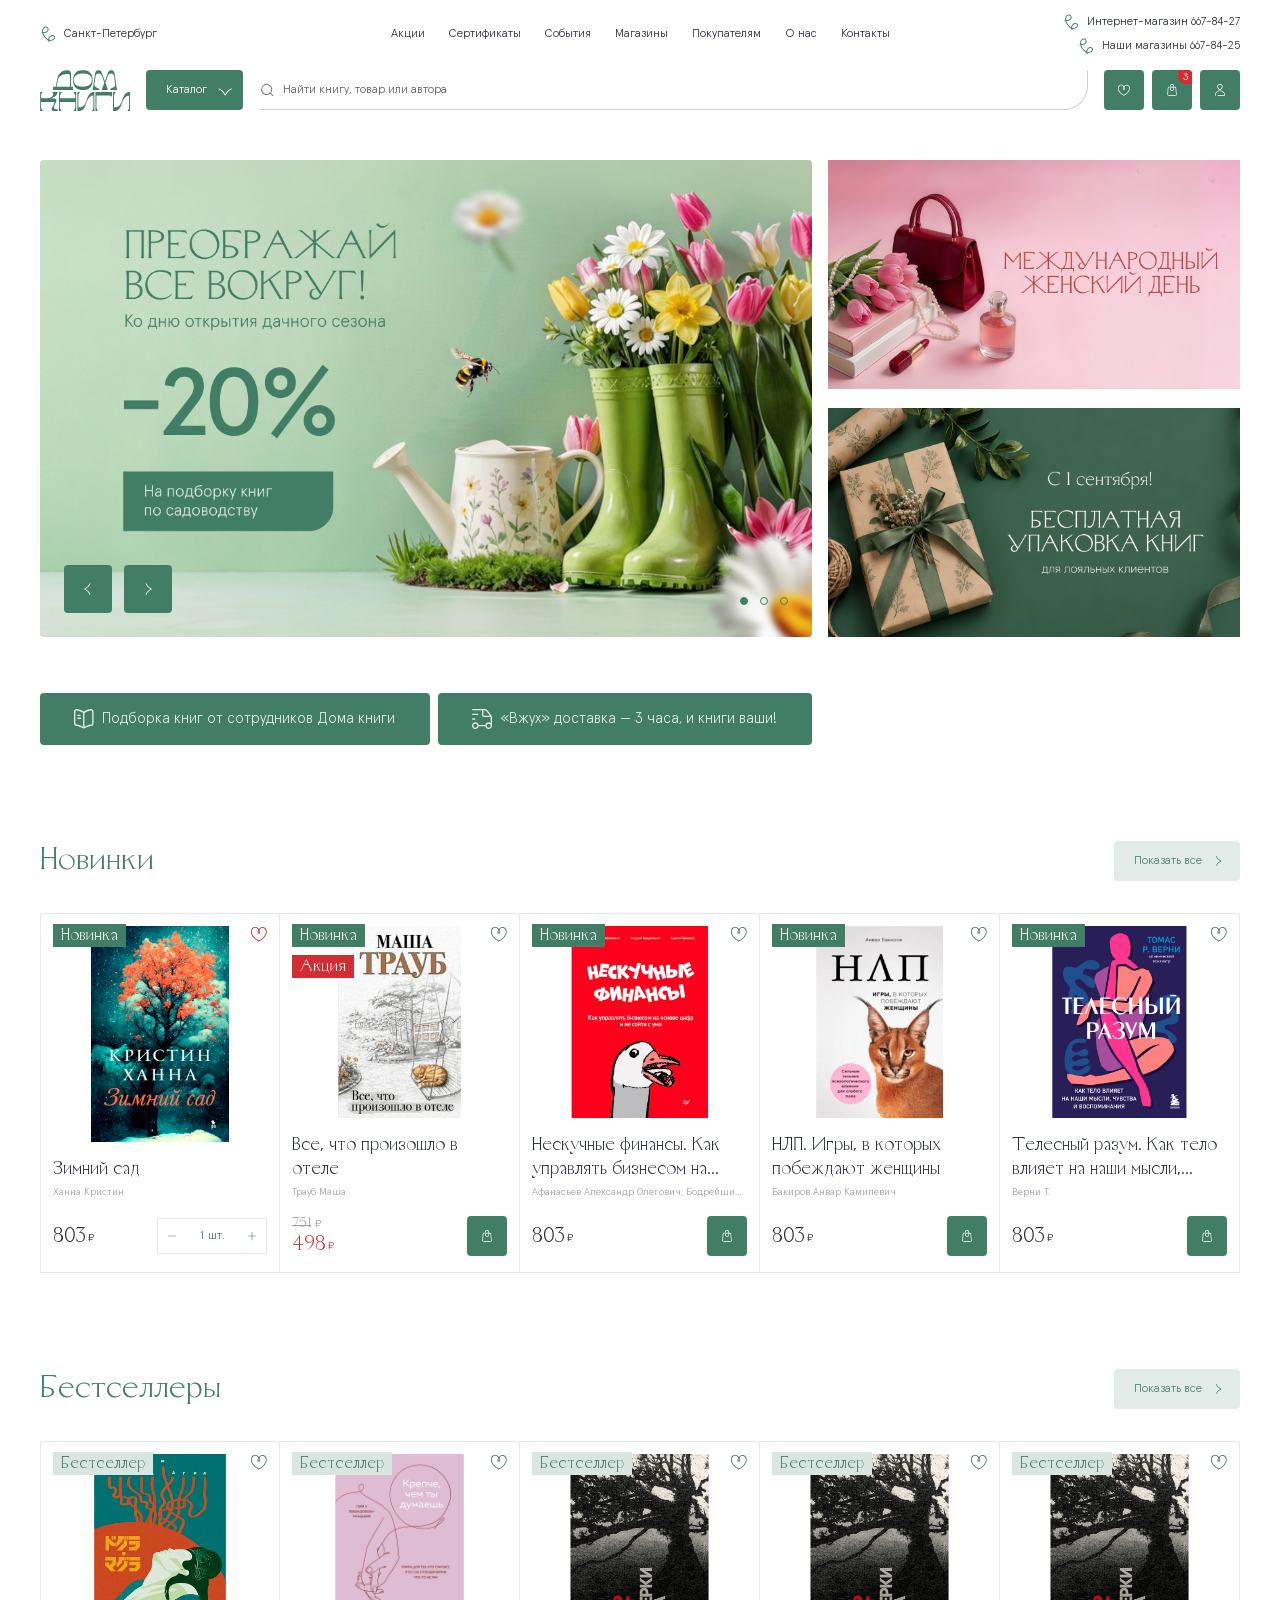
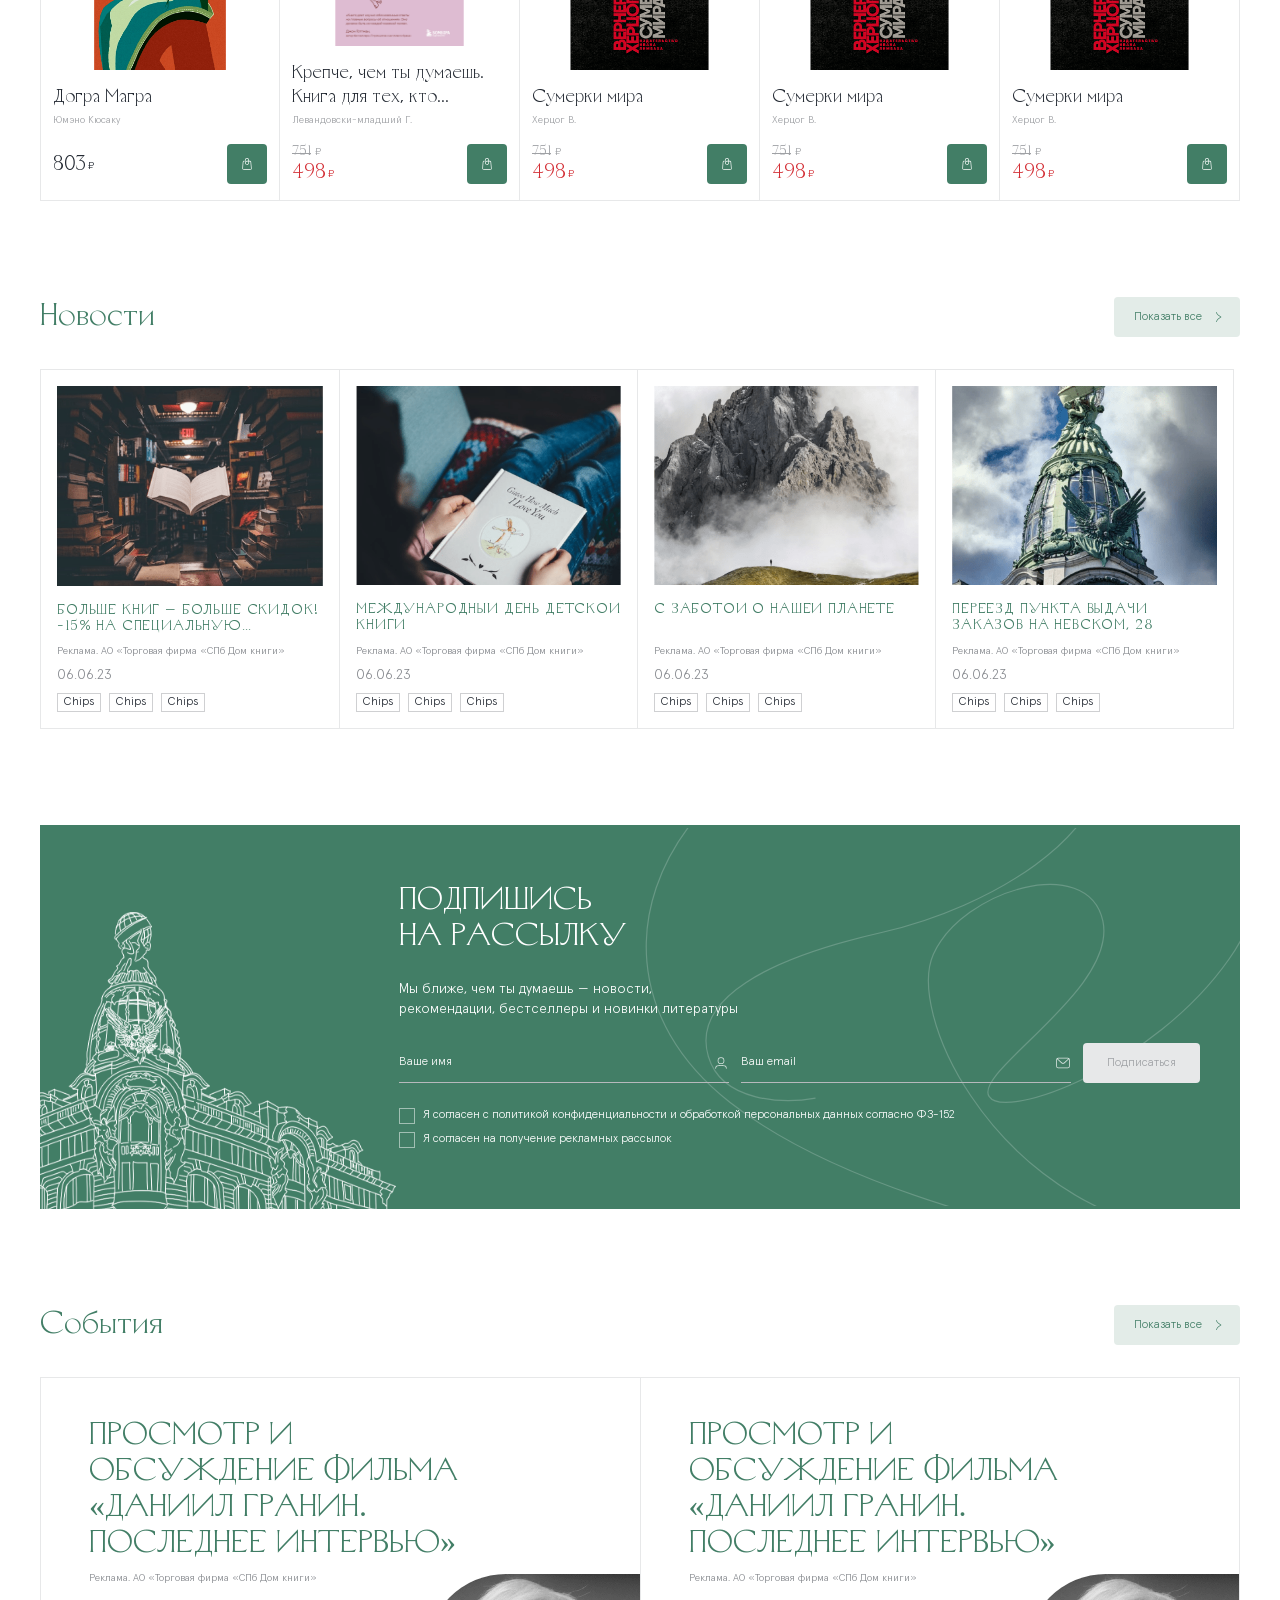
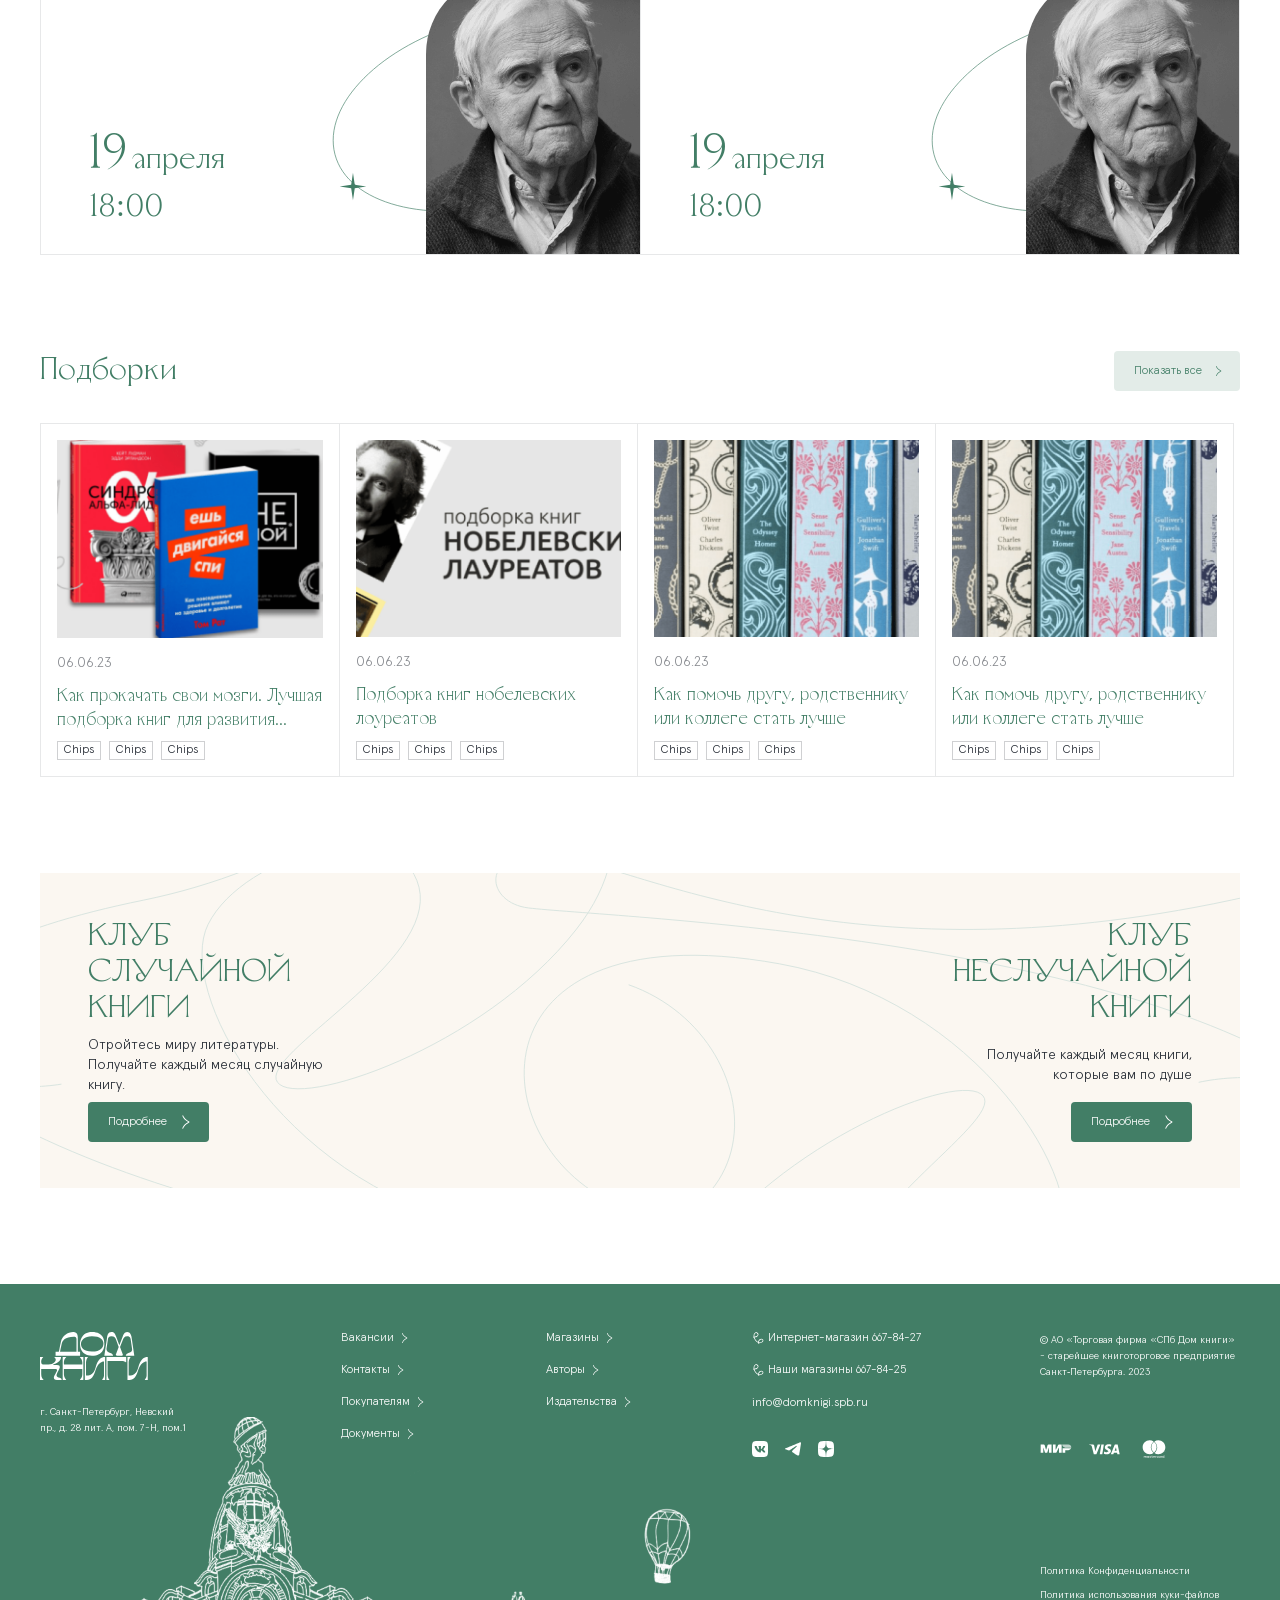
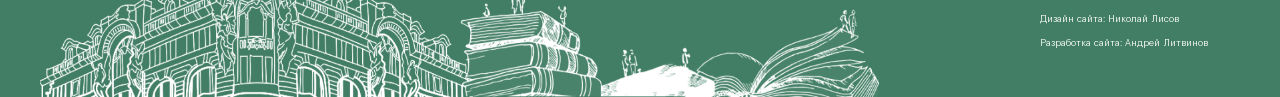
==== commit bee0e51c: "Added new banner" ====
--- a/index.html
+++ b/index.html
@@ -850,108 +850,63 @@
 </div>
         
 
-<div class="banner-main container">
-    <div class="banner-main__slider">
+<div class="banner-main container banner-main--seasonal">
+    <div class="banner-main__primary">
+        <div class="banner-main__slider">
         <div>
-            <div class="banner-main__slider-item" style="--bg-color: #fff;">
+            <div class="banner-main__slider-item">
                 <a href="index.html" class="banner-main__slider-item-wrap">
-                    <img class="banner-main__slider-item__bg" src="assets/img/banner-full.png" alt="">
-                    <!-- <picture class="banner-main__slider-item__bg">
-                        <source srcset="assets/img/banner-m.jpg" media="(max-width: 899px)">
-                        <img src="assets/img/banner-full.jpg" alt="">
-                    </picture> -->
+                    <img class="banner-main__slider-item__bg" src="assets/img/banner-main.png" alt="Преображай всё вокруг! Скидка 20% на подборку книг по садоводству">
                 </a>
             </div>
         </div>
         <div>
-            <div class="banner-main__slider-item" style="--bg-color: #fff;">
+            <div class="banner-main__slider-item">
                 <a href="index.html" class="banner-main__slider-item-wrap">
-                    <img class="banner-main__slider-item__bg" src="assets/img/banner-full.png" alt="">
-                    <!-- <picture class="banner-main__slider-item__bg">
-                        <source srcset="assets/img/banner-m.jpg" media="(max-width: 899px)">
-                        <img src="assets/img/banner-full.jpg" alt="">
-                    </picture> -->
+                    <img class="banner-main__slider-item__bg" src="assets/img/banner-main.png" alt="Преображай всё вокруг! Скидка 20% на подборку книг по садоводству">
                 </a>
             </div>
         </div>
         <div>
-            <div class="banner-main__slider-item" style="--bg-color: #fff;">
+            <div class="banner-main__slider-item">
                 <a href="index.html" class="banner-main__slider-item-wrap">
-                    <img class="banner-main__slider-item__bg" src="assets/img/banner-full.png" alt="">
-                    <!-- <picture class="banner-main__slider-item__bg">
-                        <source srcset="assets/img/banner-m.jpg" media="(max-width: 899px)">
-                        <img src="assets/img/banner-full.jpg" alt="">
-                    </picture> -->
-                </a>
-            </div>
+                    <img class="banner-main__slider-item__bg" src="assets/img/banner-main.png" alt="Преображай всё вокруг! Скидка 20% на подборку книг по садоводству">
+                </a>
+            </div>
+        </div>
+        </div>
+        <div class="banner-main__arrows-lg"></div>
+        <div class="banner-main__controls">
+            <div class="banner-main__dots dots"></div>
         </div>
     </div>
-
-    <div class="banner-main__arrows-lg">
-
-    </div>
-
     <div class="banner-main-min-banners">
-        <a href="" class="banner-main-min-banners-item">
-            <img src="assets/img/banner-min-new1.png" alt="">
-            <button class="button btn btn-dark"><span class="btn-text">Подробнее</span></button>
+        <a href="#" class="banner-main-min-banners-item">
+            <img src="assets/img/banner-women's-day.png" alt="Международный женский день">
         </a>
-        <div class="banner-main-min-banners-slider">
-            <div>
-                <a href="" class="banner-main-min-banners-item">
-                    <img src="assets/img/banner-min2-new2.png" alt="">
-                    <button class="button btn btn-dark"><span class="btn-text">Подробнее</span></button>
-                </a>
-            </div>
-            <div>
-                <a href="" class="banner-main-min-banners-item">
-                    <img src="assets/img/banner-min-new1.png" alt="">
-                    <button class="button btn btn-dark"><span class="btn-text">Подробнее</span></button>
-                </a>
-            </div>
-            <div>
-                <a href="" class="banner-main-min-banners-item">
-                    <img src="assets/img/banner-min2-new2.png" alt="">
-                    <button class="button btn btn-dark"><span class="btn-text">Подробнее</span></button>
-                </a>
-            </div>
-        </div>
-        <div class="banner-main__arrows">
-
-        </div>
-    </div>
-    <div class="container banner-main__controls">
-        <div class="banner-main__dots dots">
-
-        </div>
+        <a href="#" class="banner-main-min-banners-item">
+            <img src="assets/img/banner-first-september.png" alt="С 1 сентября! Бесплатная упаковка книг для лояльных клиентов">
+        </a>
     </div>
 </div>
 
-<div class="banner-main-min-banners-m--wrap">
+<div class="banner-main-min-banners-m--wrap banner-main-min-banners-m--seasonal">
     <div class="container banner-main-min-banners-m">
         <div class="banner-main-min-banners-slider-m">
             <div>
-                <a href="" class="banner-main-min-banners-item">
-                    <img src="assets/img/banner-min-new1.png" alt="">
-                    <button class="button btn btn-dark"><span class="btn-text">Подробнее</span></button>
+                <a href="#" class="banner-main-min-banners-item">
+                    <img src="assets/img/banner-first-september.png" alt="С 1 сентября! Бесплатная упаковка книг для лояльных клиентов">
                 </a>
             </div>
             <div>
-                <a href="" class="banner-main-min-banners-item">
-                    <img src="assets/img/banner-min-new1.png" alt="">
-                    <button class="button btn btn-dark"><span class="btn-text">Подробнее</span></button>
-                </a>
-            </div>
-            <div>
-                <a href="" class="banner-main-min-banners-item">
-                    <img src="assets/img/banner-min2-new2.png" alt="">
-                    <button class="button btn btn-dark"><span class="btn-text">Подробнее</span></button>
+                <a href="#" class="banner-main-min-banners-item">
+                    <img src="assets/img/banner-women's-day.png" alt="Международный женский день">
                 </a>
             </div>
         </div>
     </div>
 </div>
-<div class="banner-main-small-banners container">
+<div class="banner-main-small-banners container banner-main-small-banners--seasonal">
     <div class="banner-main-small-banners__wrap banner-main-small-banners__wrap--desktop">
         <a href="#" class="banner-main-small-banner">
             <svg width="20" height="20" viewBox="0 0 20 20" fill="none" xmlns="http://www.w3.org/2000/svg">
@@ -969,7 +924,7 @@
                     fill="#E3ECE8" />
             </svg>
             <p class="banner-main-small-banner__text">
-                Подборка книг от Дома книги
+                Подборка книг от сотрудников Дома книги
             </p>
         </a>
         <a href="#" class="banner-main-small-banner">
--- a/assets/css/app.min.css
+++ b/assets/css/app.min.css
@@ -4961,6 +4961,111 @@
   }
 }
 
+
+/* Seasonal homepage banners: scoped to this block, without changing .container. */
+.banner-main.banner-main--seasonal {
+  display: grid;
+  grid-template-columns: minmax(0, 1162fr) minmax(0, 621fr);
+  gap: 16px;
+  min-height: 0;
+  height: auto;
+  max-height: none;
+  aspect-ratio: auto;
+}
+.banner-main.banner-main--seasonal .banner-main__primary {
+  position: relative;
+  min-width: 0;
+  aspect-ratio: 1162 / 718;
+}
+.banner-main.banner-main--seasonal .banner-main__slider {
+  position: relative;
+  overflow: hidden;
+  border-radius: 4px;
+}
+.banner-main.banner-main--seasonal .banner-main__slider-item {
+  min-height: 0;
+  height: auto;
+  max-height: none;
+  aspect-ratio: 1162 / 718;
+  background: #c6dcc2;
+}
+.banner-main.banner-main--seasonal .banner-main__slider-item__bg {
+  width: 100%;
+  height: 100%;
+  object-fit: cover;
+  object-position: left center;
+}
+.banner-main.banner-main--seasonal .banner-main-min-banners {
+  position: static;
+  display: grid;
+  grid-template-rows: repeat(2, minmax(0, 1fr));
+  gap: clamp(12px, 1.46vw, 28px);
+  min-width: 0;
+}
+.banner-main.banner-main--seasonal .banner-main-min-banners-item {
+  width: 100%;
+  height: 100%;
+  aspect-ratio: auto;
+  margin: 0;
+  border: 0;
+  box-shadow: none;
+}
+.banner-main.banner-main--seasonal .banner-main-min-banners-item img,
+.banner-main-min-banners-m--wrap.banner-main-min-banners-m--seasonal .banner-main-min-banners-item img {
+  display: block;
+  width: 100%;
+  height: 100%;
+  object-fit: cover;
+  object-position: center;
+}
+.banner-main.banner-main--seasonal .banner-main__arrows-lg {
+  top: auto;
+  bottom: 35px;
+  left: 35px;
+  right: auto;
+  width: auto;
+  max-width: none;
+  margin: 0;
+  transform: none;
+  gap: 12px;
+  z-index: 1;
+}
+.banner-main.banner-main--seasonal .banner-main__controls {
+  bottom: 35px;
+  left: auto;
+  right: 35px;
+  width: auto;
+  height: auto;
+  transform: none;
+  z-index: 1;
+}
+.banner-main.banner-main--seasonal .banner-main__controls .banner-main__dots {
+  position: static;
+  transform: none;
+}
+.banner-main-min-banners-m--wrap.banner-main-min-banners-m--seasonal {
+  display: none;
+}
+.banner-main-small-banners.banner-main-small-banners--seasonal {
+  margin-top: 56px;
+}
+.banner-main-small-banners.banner-main-small-banners--seasonal .banner-main-small-banners__wrap--desktop {
+  width: calc((100% - 16px) * 1162 / 1783);
+  max-width: none;
+  flex-wrap: nowrap;
+}
+.banner-main-small-banners.banner-main-small-banners--seasonal .banner-main-small-banner {
+  min-width: 0;
+  flex: 1 1 auto;
+  gap: 12px;
+  padding: 16px;
+}
+.banner-main-small-banners.banner-main-small-banners--seasonal .banner-main-small-banner svg {
+  flex-shrink: 0;
+}
+.banner-main-small-banners.banner-main-small-banners--seasonal .banner-main-small-banner__text {
+  font-size: clamp(12px, 1.15vw, 22px);
+}
 .banner-main {
   margin-top: 160px;
   position: relative;
@@ -4988,6 +5093,136 @@
     max-height: 720px;
     margin-top: 0;
   }
+
+  .banner-main.banner-main--seasonal {
+    margin-top: 160px;
+  }
+  .banner-main.banner-main--seasonal .banner-main__arrows-lg {
+    bottom: 24px;
+    left: 24px;
+  }
+  .banner-main.banner-main--seasonal .banner-main__arrows-lg .slider-arrow {
+    width: 48px;
+    height: 48px;
+  }
+  .banner-main.banner-main--seasonal .banner-main__controls {
+    bottom: 24px;
+    right: 24px;
+  }
+  .banner-main-small-banners.banner-main-small-banners--seasonal .banner-main-small-banner {
+    padding: 14px 12px;
+    gap: 8px;
+  }
+}
+@media (max-width: 900px) {
+  .banner-main {
+    min-height: 800px;
+    max-height: 800px;
+    height: 800px;
+  }
+
+  .banner-main.banner-main--seasonal {
+    display: block;
+    width: 100%;
+    max-width: 100%;
+    padding: 0;
+    margin-top: 160px;
+    min-height: 0;
+    height: auto;
+    max-height: none;
+  }
+  .banner-main.banner-main--seasonal .banner-main__primary,
+  .banner-main.banner-main--seasonal .banner-main__slider-item {
+    aspect-ratio: 768 / 420;
+  }
+  .banner-main.banner-main--seasonal .banner-main__slider {
+    border-radius: 8px;
+  }
+  .banner-main.banner-main--seasonal .banner-main-min-banners {
+    display: none;
+  }
+  .banner-main.banner-main--seasonal .banner-main__arrows-lg {
+    left: auto;
+    right: 32px;
+    bottom: 19%;
+    top: auto;
+    transform: none;
+    gap: 8px;
+  }
+  .banner-main.banner-main--seasonal .banner-main__arrows-lg .slider-arrow {
+    width: 40px;
+    height: 40px;
+    border-radius: 3px;
+    background-color: #427e66;
+    background-image: url(../img/Icon/Chevron-Right-white.svg);
+  }
+  .banner-main.banner-main--seasonal .banner-main__controls {
+    left: 32px;
+    right: auto;
+    bottom: 24px;
+    height: auto;
+  }
+  .banner-main.banner-main--seasonal .banner-main__controls .banner-main__dots {
+    top: auto;
+    bottom: auto;
+    transform: none;
+  }
+  .banner-main-min-banners-m--wrap.banner-main-min-banners-m--seasonal {
+    display: block;
+    overflow: hidden;
+    margin-top: 36px;
+  }
+  .banner-main-min-banners-m--wrap.banner-main-min-banners-m--seasonal .banner-main-min-banners-m {
+    display: block;
+    width: calc(100% - 36px);
+    max-width: none;
+    margin-left: 36px;
+    margin-right: 0;
+    padding: 0;
+  }
+  .banner-main-min-banners-m--wrap.banner-main-min-banners-m--seasonal .banner-main-min-banners-slider-m {
+    margin: 0;
+  }
+  .banner-main-min-banners-m--wrap.banner-main-min-banners-m--seasonal .banner-main-min-banners-slider-m > div:not(.slick-list),
+  .banner-main-min-banners-m--wrap.banner-main-min-banners-m--seasonal .slick-slide {
+    width: 502px;
+  }
+  .banner-main-min-banners-m--wrap.banner-main-min-banners-m--seasonal .banner-main-min-banners-item {
+    width: 486px;
+    height: 270px;
+    margin: 0 16px 0 0;
+    border: 0;
+    box-shadow: none;
+  }
+  .banner-main-small-banners.banner-main-small-banners--seasonal {
+    margin-top: 48px;
+  }
+  .banner-main-small-banners.banner-main-small-banners--seasonal .banner-main-small-banners__wrap--desktop {
+    display: none;
+  }
+  .banner-main-small-banners.banner-main-small-banners--seasonal .banner-main-small-banners__wrap--mobile {
+    display: flex;
+    width: 100%;
+    max-width: none;
+    margin-top: 0;
+    gap: 16px;
+    flex-wrap: nowrap;
+  }
+  .banner-main-small-banners.banner-main-small-banners--seasonal .banner-main-small-banner {
+    flex: 1 1 0;
+    padding: 0;
+    gap: 16px;
+    background: none;
+  }
+  .banner-main-small-banners.banner-main-small-banners--seasonal .banner-main-small-banner img {
+    width: 72px;
+    height: 72px;
+    object-fit: contain;
+  }
+  .banner-main-small-banners.banner-main-small-banners--seasonal .banner-main-small-banner__text {
+    font-size: 16px;
+    line-height: 1.2;
+  }
 }
 @media (max-width: 810px) {
   .banner-main {
@@ -4998,7 +5233,7 @@
 }
 @media (max-width: 900px) {
   .banner-main {
-    margin-top: clamp(17px, calc(105.216px - 11.486vw), 34px);
+    margin-top: clamp(0px, calc(105.216px - 11.486vw), 34px);
     max-width: 100%;
   }
 }
@@ -5009,6 +5244,101 @@
     height: 230px;
     margin-top: 93px;
   }
+
+  .banner-main.banner-main--seasonal {
+    margin-top: 93px;
+  }
+  .banner-main.banner-main--seasonal .banner-main__primary,
+  .banner-main.banner-main--seasonal .banner-main__slider-item {
+    aspect-ratio: 390 / 228;
+  }
+  .banner-main.banner-main--seasonal .banner-main__slider {
+    border-radius: 4px;
+  }
+  .banner-main.banner-main--seasonal .banner-main__arrows-lg {
+    right: 24px;
+    bottom: 21%;
+    transform: none;
+  }
+  .banner-main.banner-main--seasonal .banner-main__arrows-lg .slider-arrow {
+    width: 23px;
+    height: 23px;
+    border-radius: 2px;
+    background-color: #e3ece8;
+    background-image: url(../img/Icon/Chevron-Right.svg);
+  }
+  .banner-main.banner-main--seasonal .banner-main__controls {
+    left: 50%;
+    right: auto;
+    bottom: -20px;
+    transform: translateX(-50%);
+  }
+  .banner-main-min-banners-m--wrap.banner-main-min-banners-m--seasonal {
+    margin-top: 36px;
+  }
+  .banner-main-min-banners-m--wrap.banner-main-min-banners-m--seasonal .banner-main-min-banners-m {
+    width: calc(100% - 24px);
+    margin-left: 24px;
+  }
+  .banner-main-min-banners-m--wrap.banner-main-min-banners-m--seasonal .banner-main-min-banners-slider-m > div:not(.slick-list),
+  .banner-main-min-banners-m--wrap.banner-main-min-banners-m--seasonal .slick-slide {
+    width: 308px;
+  }
+  .banner-main-min-banners-m--wrap.banner-main-min-banners-m--seasonal .banner-main-min-banners-item {
+    width: 300px;
+    height: 180px;
+    margin-right: 8px;
+  }
+  .banner-main-small-banners.banner-main-small-banners--seasonal {
+    margin-top: 32px;
+  }
+  .banner-main-small-banners.banner-main-small-banners--seasonal .banner-main-small-banners__wrap--mobile {
+    gap: 8px;
+  }
+  .banner-main-small-banners.banner-main-small-banners--seasonal .banner-main-small-banner {
+    gap: 12px;
+  }
+  .banner-main-small-banners.banner-main-small-banners--seasonal .banner-main-small-banner img {
+    width: 40px;
+    height: 40px;
+  }
+  .banner-main-small-banners.banner-main-small-banners--seasonal .banner-main-small-banner__text {
+    font-size: 12px;
+  }
+
+  @media (max-width: 320px) {
+    .banner-main.banner-main--seasonal {
+      margin-top: 105px;
+    }
+    .banner-main-min-banners-m--wrap.banner-main-min-banners-m--seasonal {
+      margin-top: 28px;
+    }
+    .banner-main-min-banners-m--wrap.banner-main-min-banners-m--seasonal .banner-main-min-banners-m {
+      width: calc(100% - 20px);
+      margin-left: 20px;
+    }
+    .banner-main-min-banners-m--wrap.banner-main-min-banners-m--seasonal .banner-main-min-banners-slider-m > div:not(.slick-list),
+    .banner-main-min-banners-m--wrap.banner-main-min-banners-m--seasonal .slick-slide {
+      width: calc(100vw - 70px);
+    }
+    .banner-main-min-banners-m--wrap.banner-main-min-banners-m--seasonal .banner-main-min-banners-item {
+      width: calc(100vw - 76px);
+      height: auto;
+      aspect-ratio: 5 / 3;
+      margin-right: 6px;
+    }
+    .banner-main-small-banners.banner-main-small-banners--seasonal {
+      margin-top: 28px;
+      padding-left: 16px;
+      padding-right: 16px;
+    }
+    .banner-main-small-banners.banner-main-small-banners--seasonal .banner-main-small-banner {
+      gap: 10px;
+    }
+    .banner-main-small-banners.banner-main-small-banners--seasonal .banner-main-small-banner__text {
+      font-size: 10px;
+    }
+  }
 }
 .banner-main__slider {
   position: absolute;
@@ -5034,6 +5364,13 @@
   .banner-main__slider-item {
     min-height: calc($banner_height_desktop - 200);
     max-height: 720px;
+  }
+}
+@media (max-width: 900px) {
+  .banner-main__slider-item {
+    min-height: 800px;
+    max-height: 800px;
+    height: 800px;
   }
 }
 @media (max-width: 810px) {
@@ -5132,7 +5469,7 @@
 }
 @media (max-width: 900px) {
   .banner-main__controls {
-    bottom: 40px;
+    bottom: -30px;
     height: 20px;
   }
   .banner-main__controls .banner-main__dots {
@@ -5173,7 +5510,7 @@
     max-width: calc(100% - 72px);
     margin: 0 auto;
     top: 50%;
-    transform: translateY(-40%);
+    transform: translateY(-30%);
   }
   .banner-main__arrows-lg .slider-arrow {
     border-radius: 2px;
@@ -5462,9 +5799,18 @@
     min-height: 16px;
   }
 }
+@media (max-width: 900px) {
+  .banner-main-min-banners-m--wrap {
+    margin-top: 40px;
+  }
+}
 @media (max-width: 810px) {
   .banner-main-min-banners-slider-m {
     margin-top: 36px;
+  }
+
+  .banner-main-min-banners-m--wrap {
+    margin-top: 0px;
   }
 }
 .banner-main__controls {
@@ -17406,4 +17752,4 @@
 .pt-b {
   animation: 400s strokeback infinite;
 }
-/*# sourceMappingURL=[data-uri]